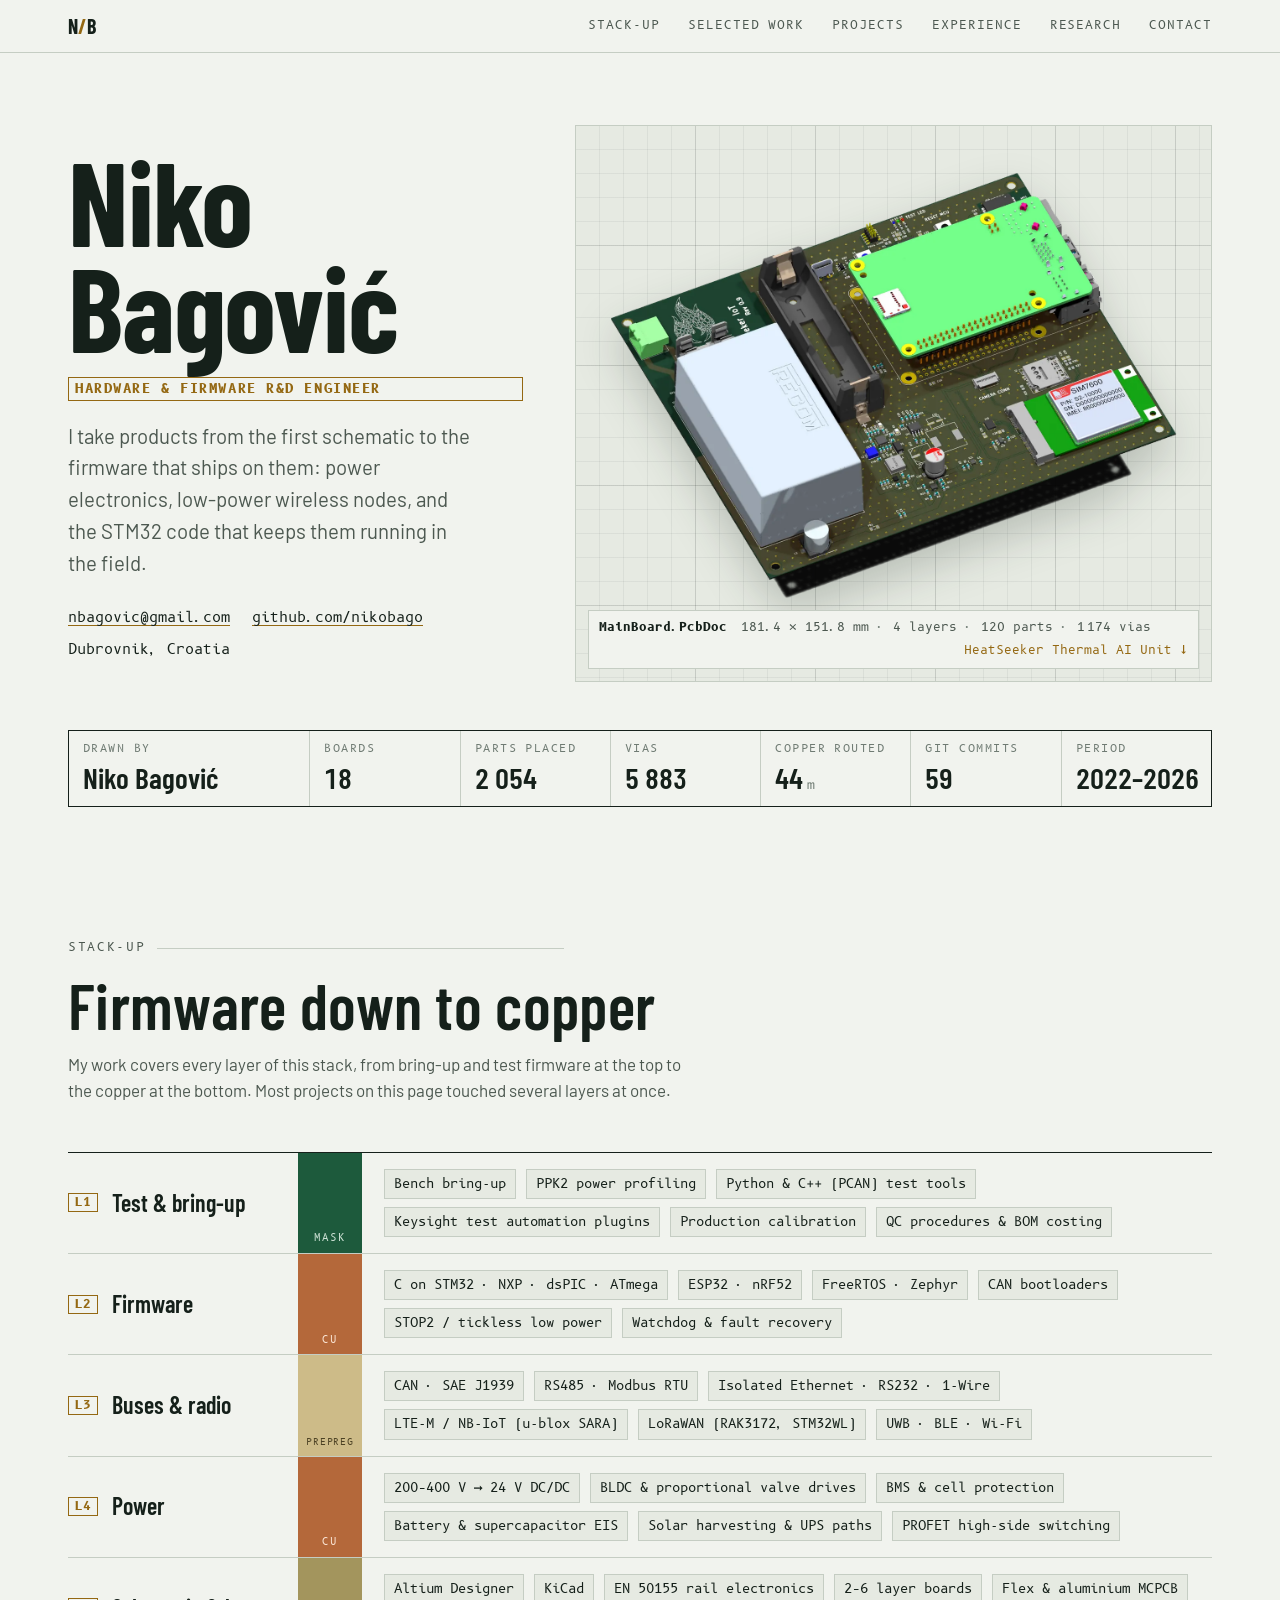
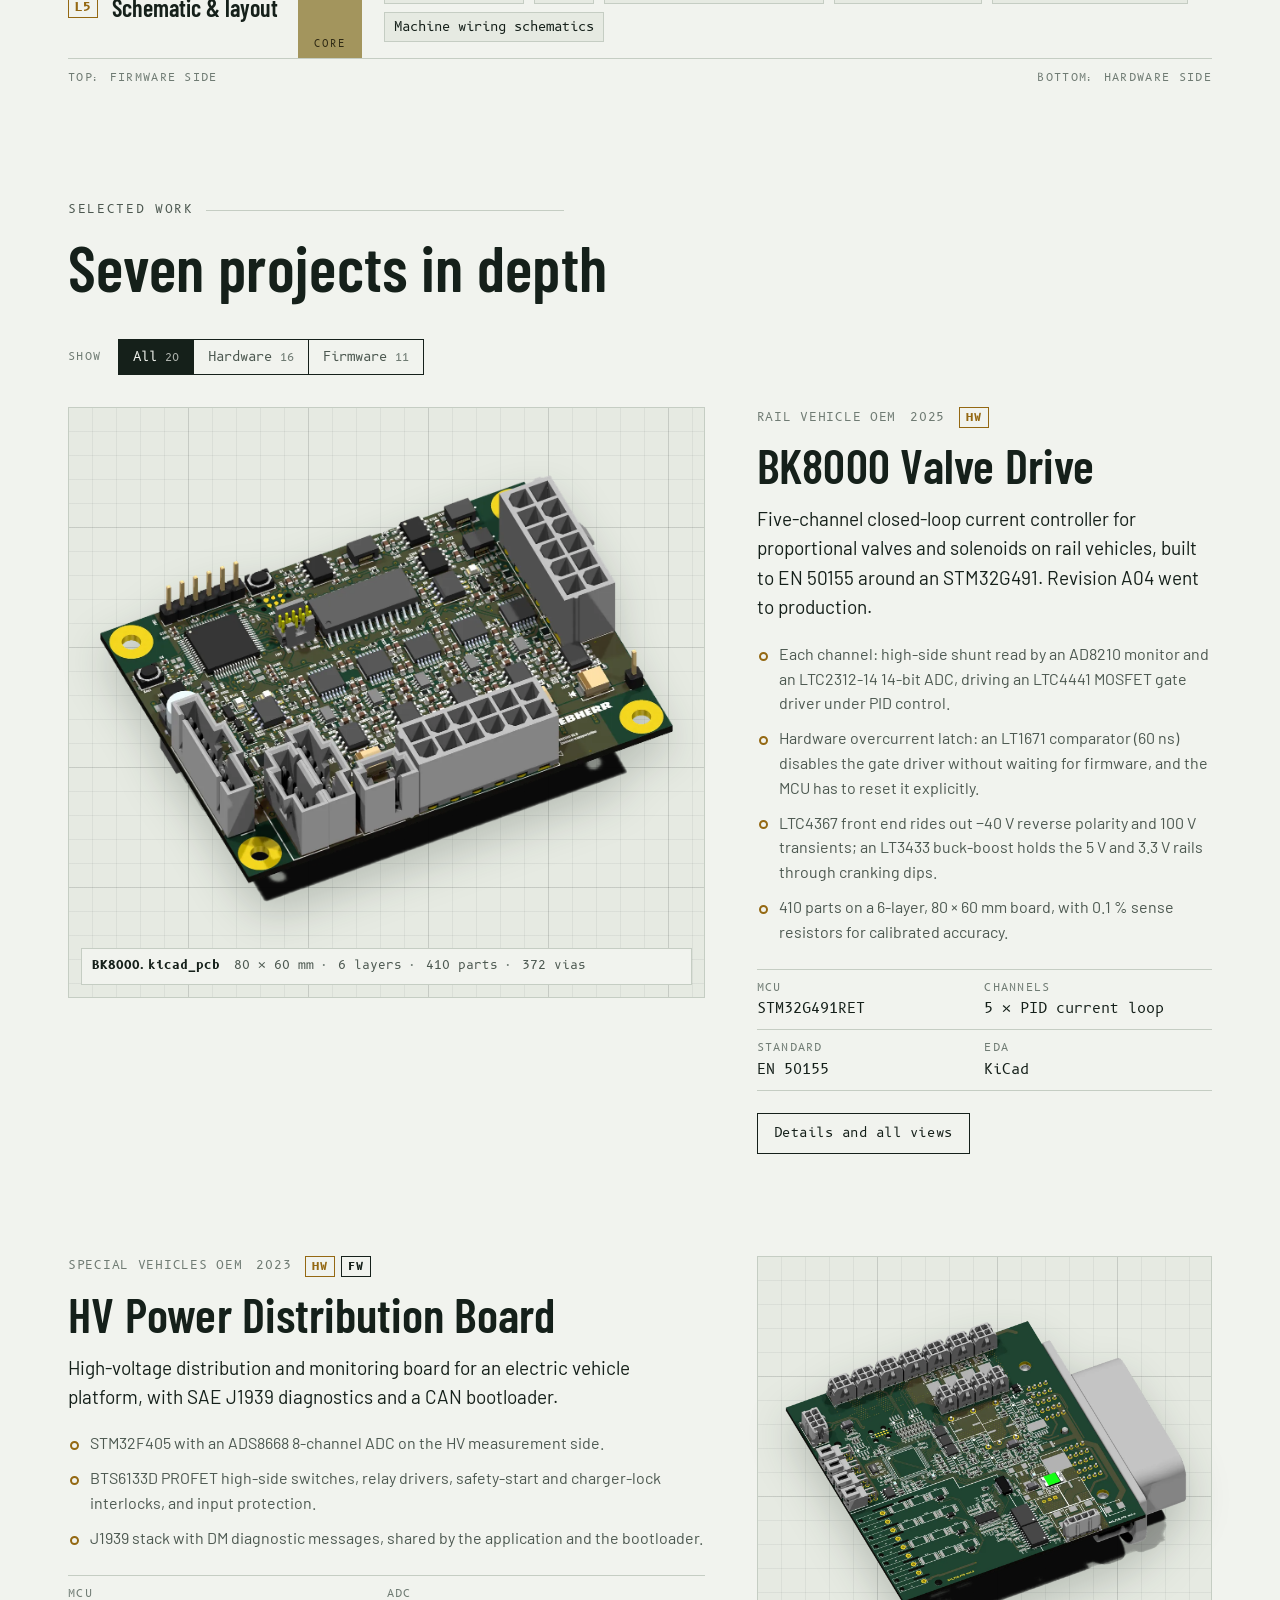
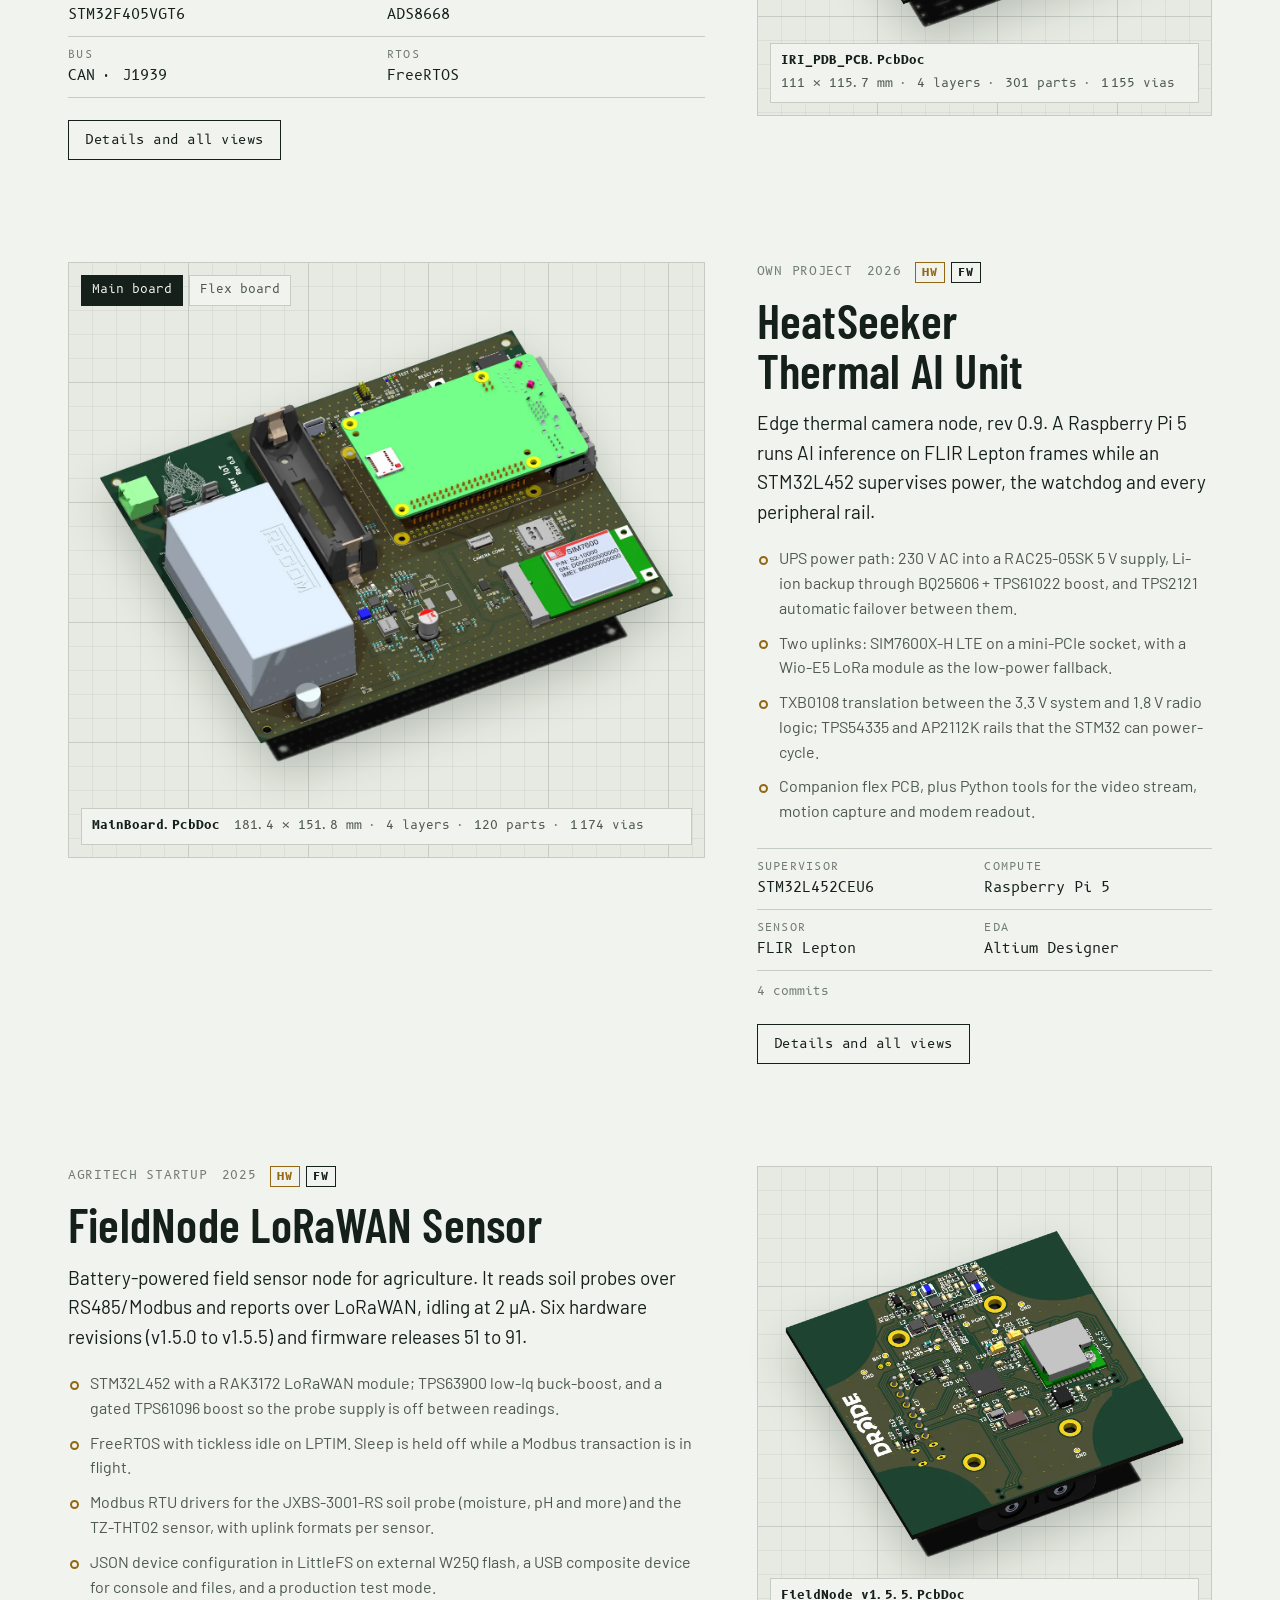
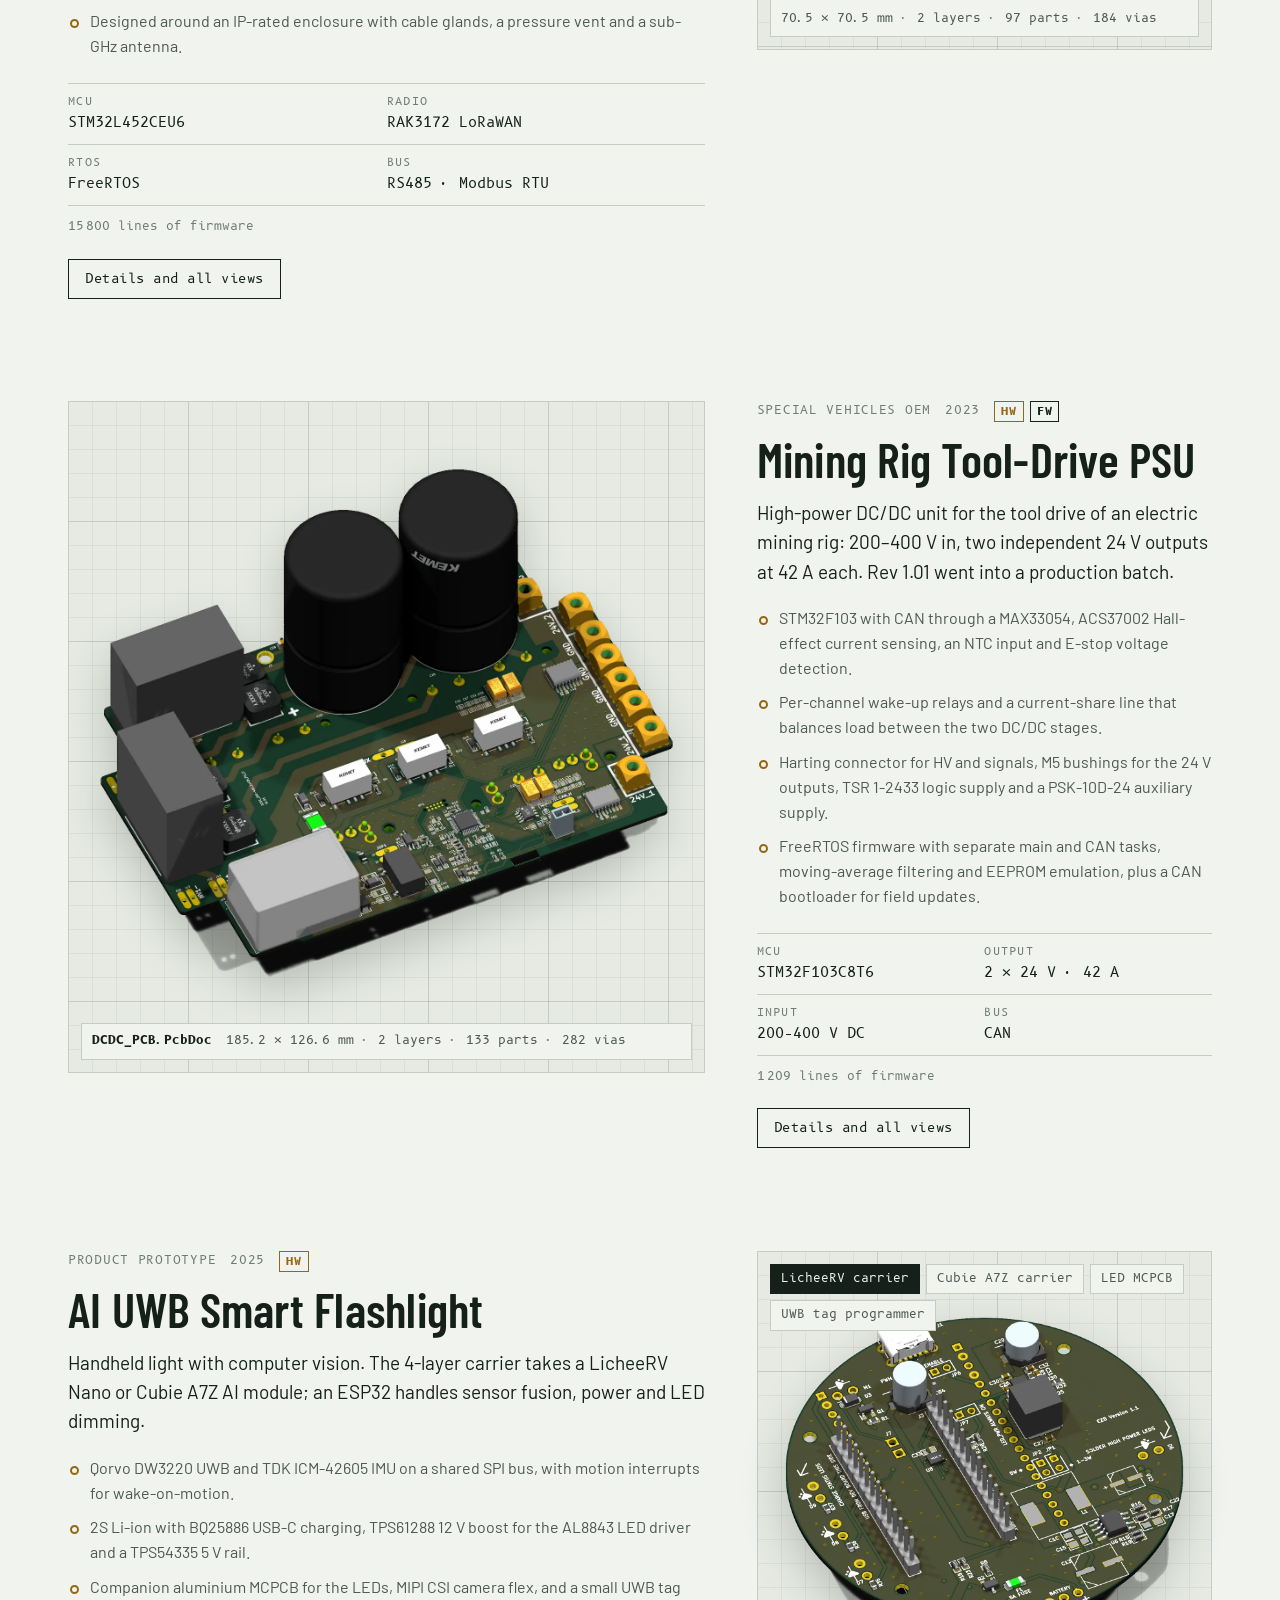
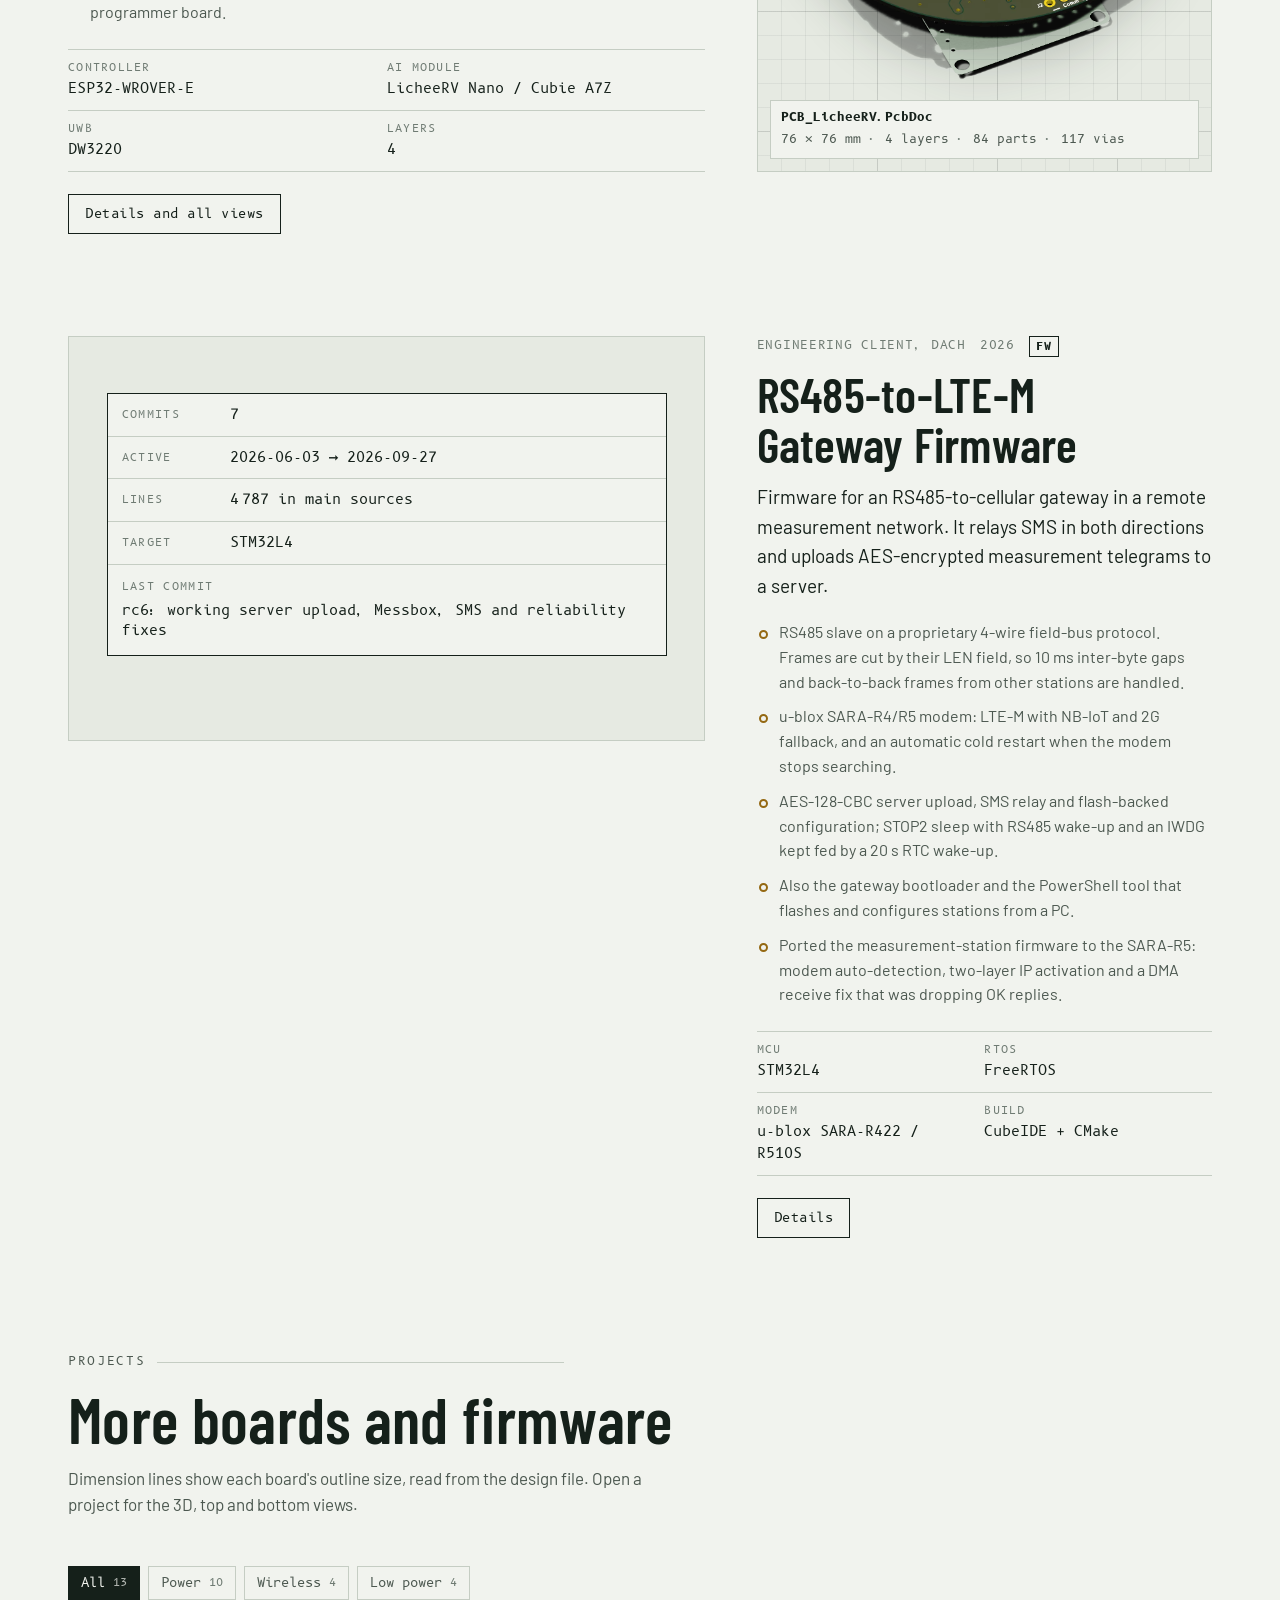
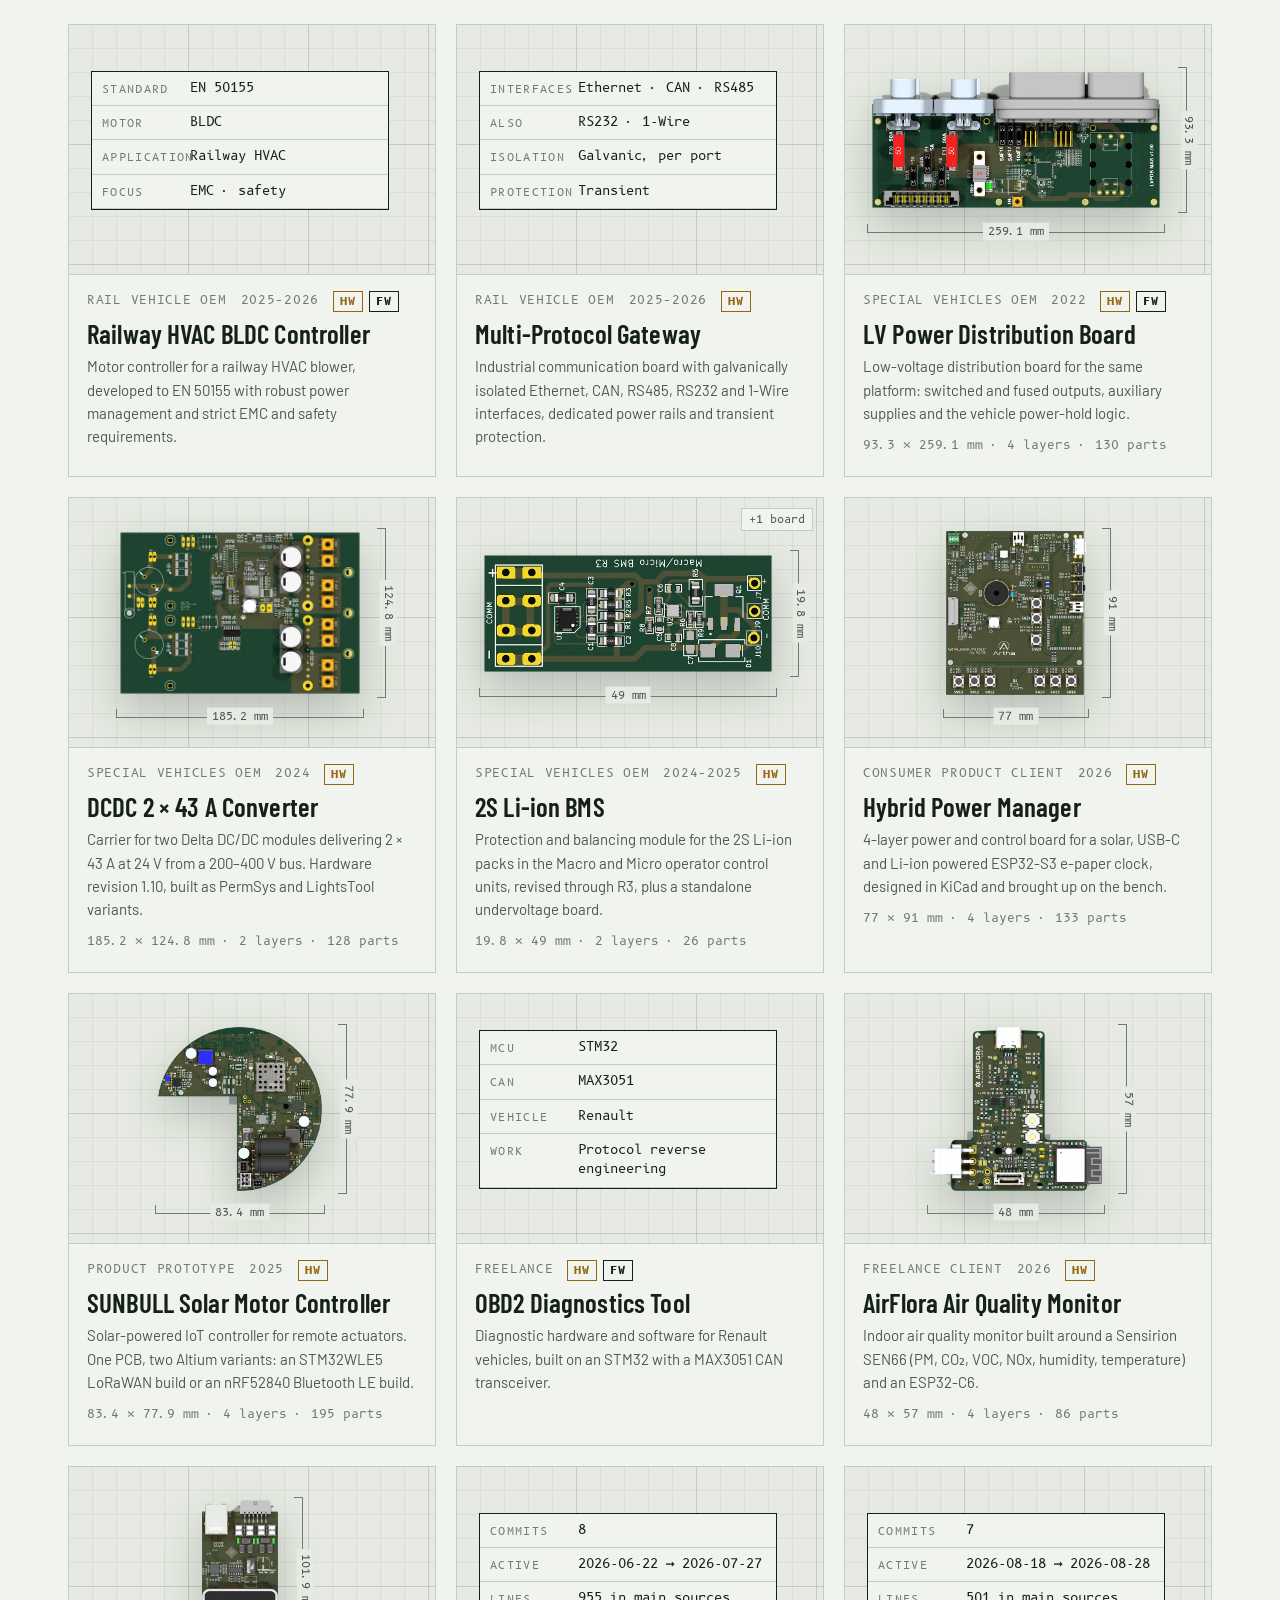
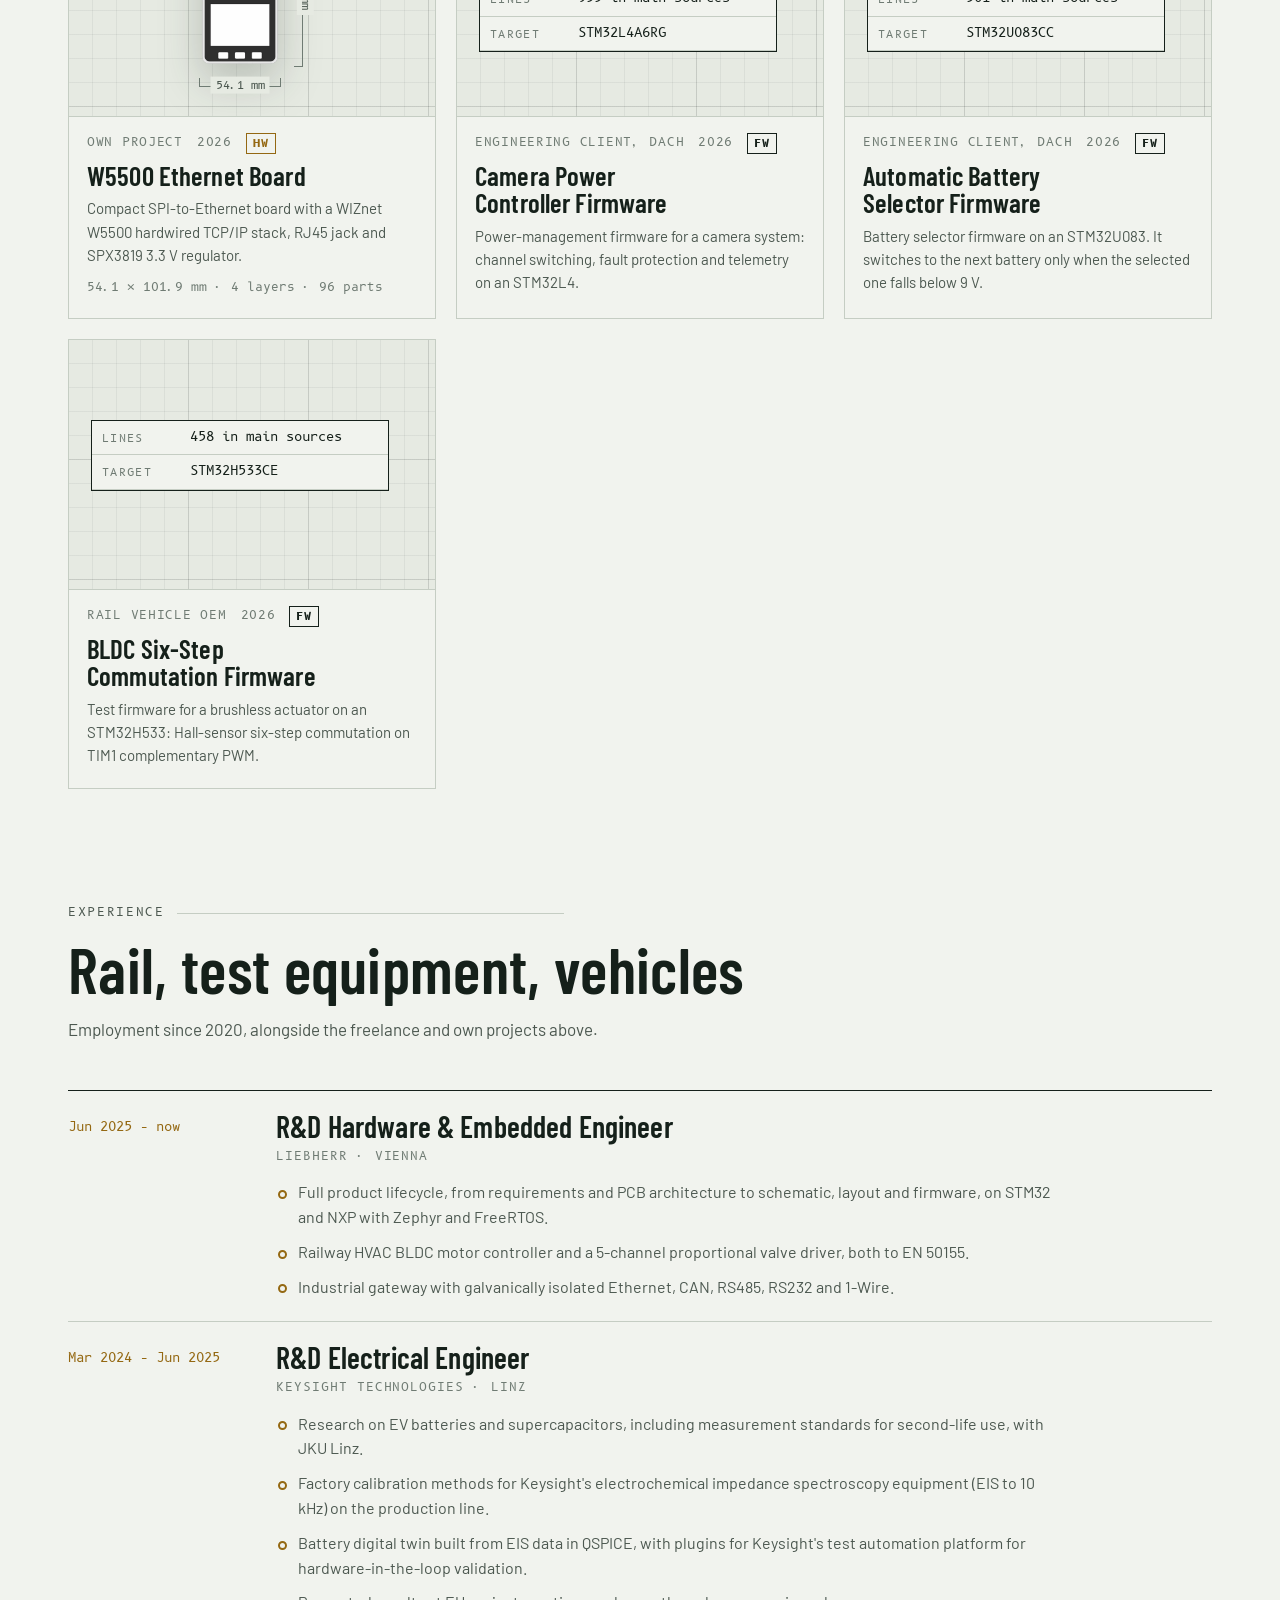
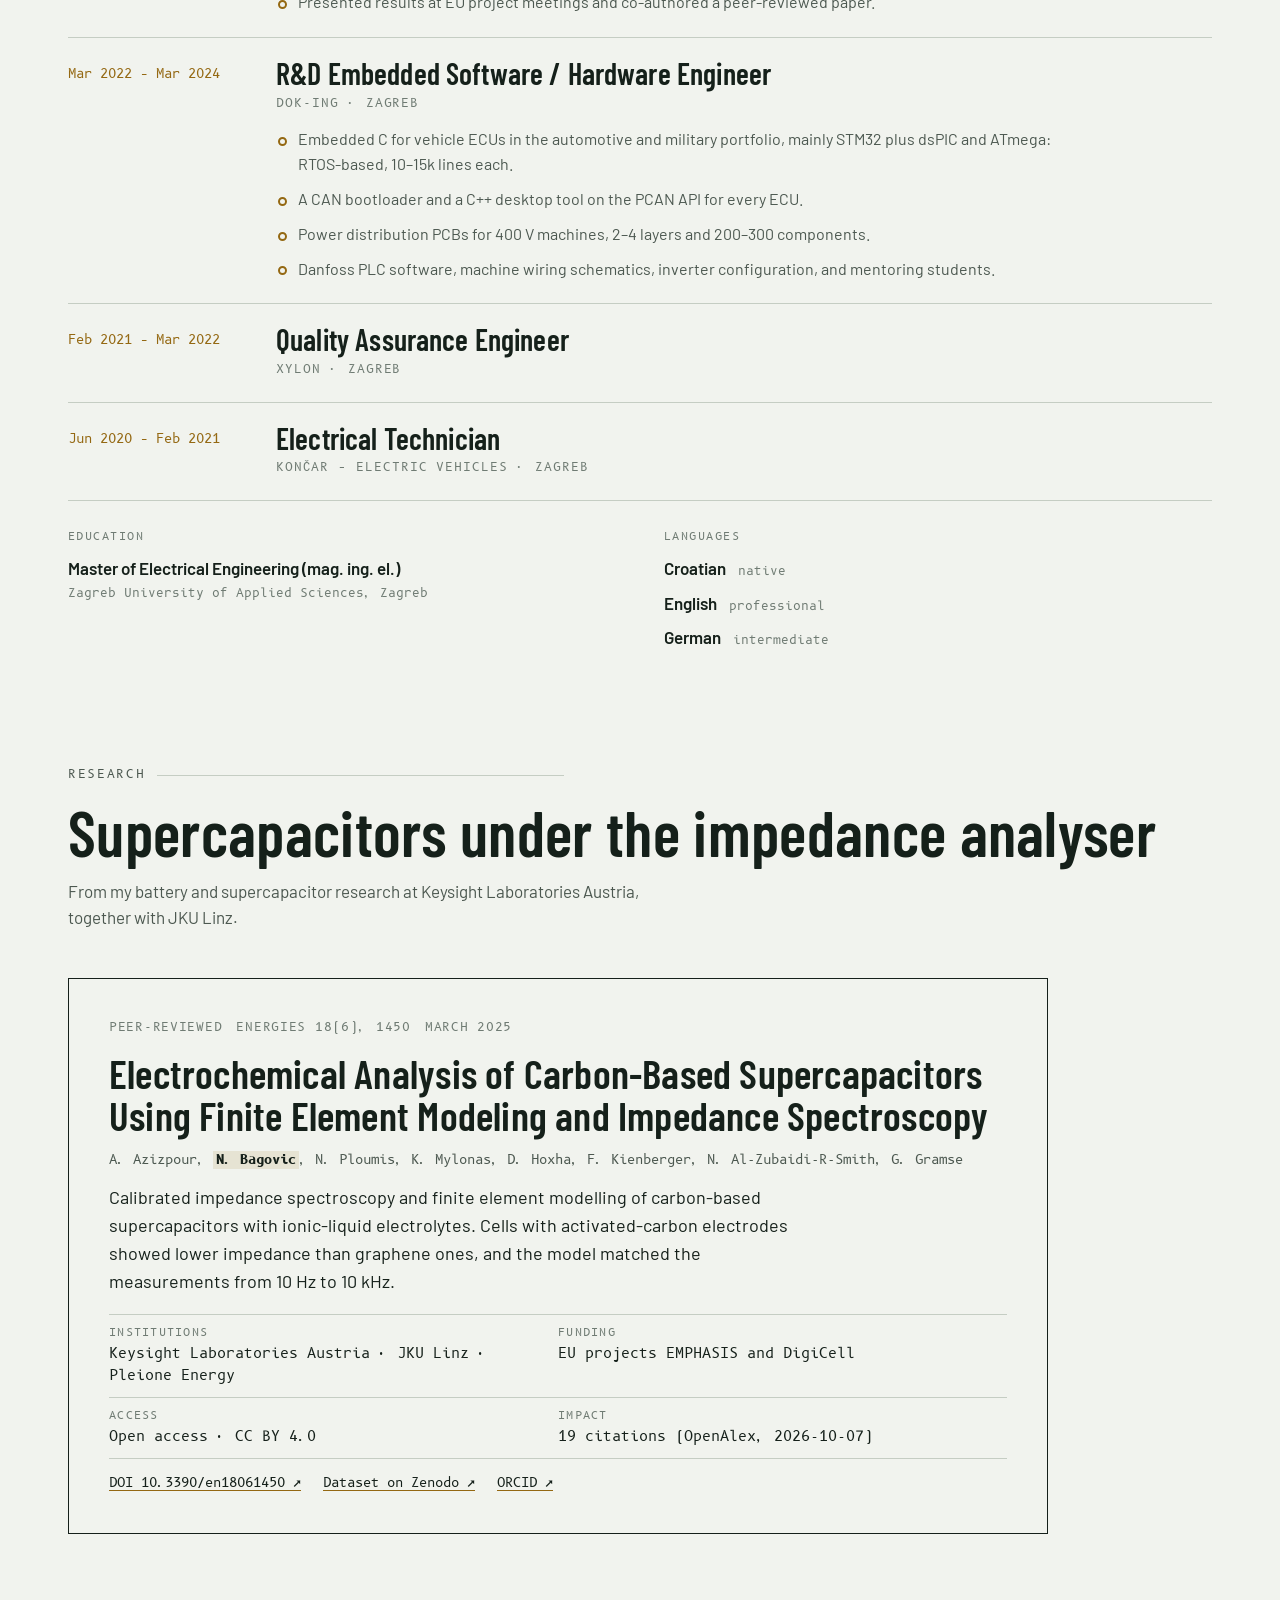
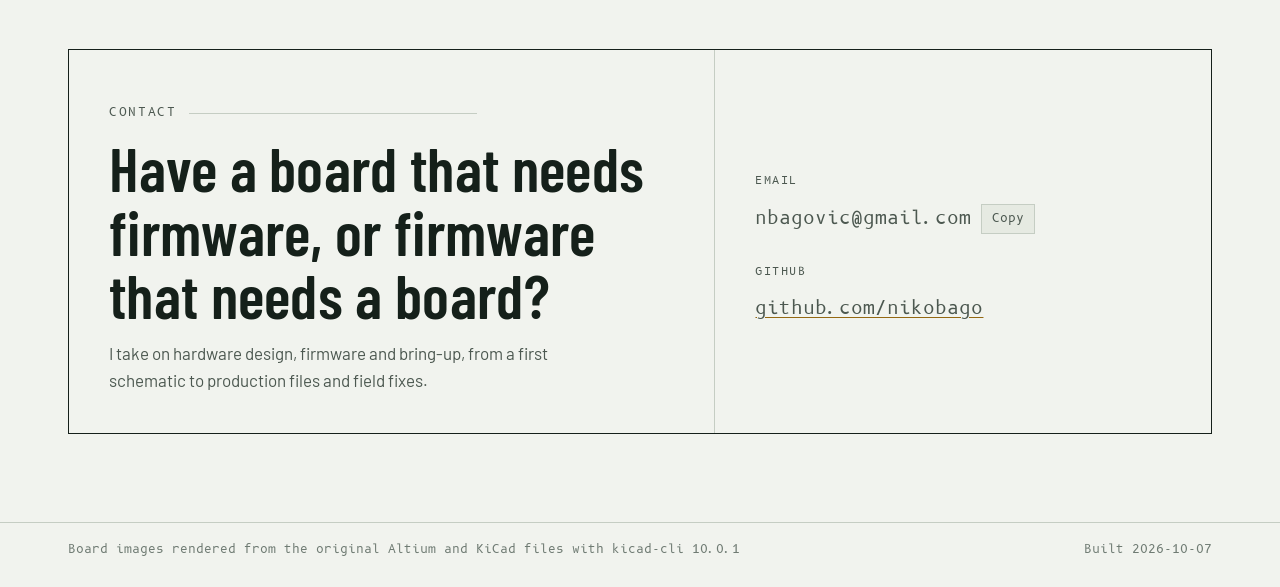
==== index.html @ a7b1a84a "Update site sri 07.10.2026." ====
<!doctype html>
<html lang="en">
<head>
<meta charset="utf-8">
<meta name="viewport" content="width=device-width, initial-scale=1, viewport-fit=cover">
<title>Niko Bagović</title>
<meta name="robots" content="noindex, nofollow, noarchive, nosnippet">
<meta name="description" content="Niko Bagović: Hardware &amp; firmware R&amp;D engineer. I take products from the first schematic to the firmware that ships on them: power electronics, low-power wireless nodes, and the STM32 code that keeps them running in the field.">
<link rel="preconnect" href="https://fonts.googleapis.com">
<link rel="preconnect" href="https://fonts.gstatic.com" crossorigin>
<link rel="stylesheet" href="https://fonts.googleapis.com/css2?family=B612+Mono:wght@400;700&family=Barlow+Condensed:wght@500;600;700&family=Barlow:wght@400;500;600&display=swap">
<style>
:root {
  --paper: #f1f3ee;
  --panel: #e6eae2;
  --panel-2: #dde3da;
  --ink: #15201a;
  --ink-2: #4c5850;
  --ink-3: #6f7b73;
  --rule: #c5cdc3;
  --grid: rgba(21, 32, 26, 0.055);
  --grid-major: rgba(21, 32, 26, 0.10);
  --accent: #946812;
  --accent-ink: #ffffff;
  --accent-soft: rgba(148, 104, 18, 0.12);
  --shadow: drop-shadow(0 18px 22px rgba(18, 30, 22, 0.22));
  --mask: #1d5a3c;
  --copper: #b4683a;
  --prepreg: #cdbb88;
  --core: #a3955d;
  --silk: #f4f6f2;

  --f-display: "Barlow Condensed", "Arial Narrow", "Roboto Condensed", sans-serif;
  --f-body: "Barlow", "Segoe UI", system-ui, sans-serif;
  --f-mono: "B612 Mono", ui-monospace, "Cascadia Mono", Consolas, monospace;

  --gutter: clamp(16px, 4vw, 48px);
  --maxw: 1240px;
  color-scheme: light;
}
@media (prefers-color-scheme: dark) {
  :root:not([data-theme="light"]) {
    --paper: #0c1712;
    --panel: #13231b;
    --panel-2: #1a2e23;
    --ink: #e8ede6;
    --ink-2: #a6b3aa;
    --ink-3: #7f8d84;
    --rule: #26392e;
    --grid: rgba(232, 237, 230, 0.045);
    --grid-major: rgba(232, 237, 230, 0.085);
    --accent: #d8a84a;
    --accent-ink: #18120a;
    --accent-soft: rgba(216, 168, 74, 0.14);
    --shadow: drop-shadow(0 18px 26px rgba(0, 0, 0, 0.55));
    color-scheme: dark;
  }
}
:root[data-theme="dark"] {
  --paper: #0c1712;
  --panel: #13231b;
  --panel-2: #1a2e23;
  --ink: #e8ede6;
  --ink-2: #a6b3aa;
  --ink-3: #7f8d84;
  --rule: #26392e;
  --grid: rgba(232, 237, 230, 0.045);
  --grid-major: rgba(232, 237, 230, 0.085);
  --accent: #d8a84a;
  --accent-ink: #18120a;
  --accent-soft: rgba(216, 168, 74, 0.14);
  --shadow: drop-shadow(0 18px 26px rgba(0, 0, 0, 0.55));
  color-scheme: dark;
}

*, *::before, *::after { box-sizing: border-box; }
html { scroll-behavior: smooth; }
@media (prefers-reduced-motion: reduce) { html { scroll-behavior: auto; } }
body {
  margin: 0;
  background: var(--paper);
  color: var(--ink);
  font-family: var(--f-body);
  font-size: 17px;
  line-height: 1.55;
  -webkit-font-smoothing: antialiased;
}
img { max-width: 100%; height: auto; display: block; }
a { color: inherit; text-decoration-color: var(--accent); text-underline-offset: 3px; }
a:hover { color: var(--accent); }
button { font: inherit; color: inherit; }
:focus-visible { outline: 2px solid var(--accent); outline-offset: 3px; border-radius: 2px; }
h1, h2, h3 { font-family: var(--f-display); font-weight: 600; line-height: 1.02; margin: 0; text-wrap: balance; letter-spacing: 0.005em; }
p { margin: 0; }
ul { margin: 0; padding: 0; }

.wrap { max-width: var(--maxw); margin: 0 auto; padding-inline: var(--gutter); }
.eyebrow {
  font-family: var(--f-mono); font-size: 12px; letter-spacing: 0.14em; text-transform: uppercase;
  color: var(--ink-3); display: flex; align-items: center; gap: 12px;
}
.eyebrow::after { content: ""; flex: 1; height: 1px; background: var(--rule); }
.grid-bg {
  background-color: var(--panel);
  background-image:
    linear-gradient(var(--grid-major) 1px, transparent 1px),
    linear-gradient(90deg, var(--grid-major) 1px, transparent 1px),
    linear-gradient(var(--grid) 1px, transparent 1px),
    linear-gradient(90deg, var(--grid) 1px, transparent 1px);
  background-size: 120px 120px, 120px 120px, 24px 24px, 24px 24px;
  background-position: -1px -1px;
}

/* ---------- top bar */
.bar {
  position: sticky; top: env(safe-area-inset-top, 0px); z-index: 20;
  background: color-mix(in srgb, var(--paper) 88%, transparent);
  backdrop-filter: blur(10px); -webkit-backdrop-filter: blur(10px);
  border-bottom: 1px solid var(--rule);
}
.bar .wrap { display: flex; align-items: center; justify-content: space-between; gap: 16px; min-height: 52px; }
.mark { font-family: var(--f-display); font-weight: 700; font-size: 20px; text-decoration: none; letter-spacing: 0.02em; white-space: nowrap; }
.mark span { color: var(--accent); }
.bar nav { min-width: 0; display: flex; gap: clamp(12px, 2.4vw, 28px); font-family: var(--f-mono); font-size: 12px; letter-spacing: 0.08em; text-transform: uppercase; overflow-x: auto; scrollbar-width: none; }
.bar nav a { text-decoration: none; color: var(--ink-2); white-space: nowrap; padding-block: 6px; }
.bar nav a:hover { color: var(--accent); }

/* ---------- hero */
.hero { padding-block: clamp(36px, 6vw, 72px) 0; }
.hero-grid { display: grid; grid-template-columns: minmax(0, 5fr) minmax(0, 7fr); gap: clamp(24px, 4vw, 56px); align-items: center; }
.hero h1 { font-size: clamp(56px, 9.2vw, 132px); font-weight: 700; letter-spacing: -0.01em; line-height: 0.9; }
.hero .role { font-family: var(--f-mono); font-size: 13px; letter-spacing: 0.12em; text-transform: uppercase; color: var(--accent); margin-top: 18px; }
.hero .thesis { font-size: clamp(18px, 1.6vw, 21px); color: var(--ink-2); max-width: 34ch; margin-top: 20px; }
.hero .links { display: flex; flex-wrap: wrap; gap: 10px 22px; margin-top: 28px; font-family: var(--f-mono); font-size: 14px; }
.hero figure { margin: 0; position: relative; padding: clamp(16px, 3vw, 36px) clamp(12px, 2vw, 24px) 72px; border: 1px solid var(--rule); }
.hero-img { width: 100%; filter: var(--shadow); animation: settle 900ms cubic-bezier(.2, .7, .2, 1) both; }
@keyframes settle { from { transform: translateY(14px) rotate(-0.6deg); } to { transform: none; } }
@media (prefers-reduced-motion: reduce) { .hero-img { animation: none; } }

.callout {
  position: absolute; left: 12px; bottom: 12px; right: 12px;
  display: flex; flex-wrap: wrap; align-items: baseline; gap: 4px 14px;
  font-family: var(--f-mono); font-size: 12px; color: var(--ink-2);
  padding: 8px 10px; background: var(--paper); border: 1px solid var(--rule);
}
.callout .file { color: var(--ink); font-weight: 700; }
.callout .facts, .facts { display: inline-flex; flex-wrap: wrap; gap: 2px 0; }
.facts span + span::before { content: "·"; margin-inline: 8px; color: var(--ink-3); }
.callout a { margin-left: auto; color: var(--accent); text-decoration: none; }

/* drawing title block */
.titleblock {
  margin-top: clamp(28px, 4vw, 48px);
  display: grid; grid-template-columns: 1.6fr repeat(6, 1fr);
  border: 1px solid var(--ink); border-width: 1.5px;
}
.titleblock > div { padding: 10px 14px 12px; border-left: 1px solid var(--rule); min-width: 0; }
.titleblock > div:first-child { border-left: 0; }
.titleblock dt { font-family: var(--f-mono); font-size: 10.5px; letter-spacing: 0.14em; text-transform: uppercase; color: var(--ink-3); }
.titleblock dd { margin: 4px 0 0; font-family: var(--f-display); font-weight: 600; font-size: clamp(22px, 2.3vw, 30px); line-height: 1.1; font-variant-numeric: tabular-nums; white-space: nowrap; }
.titleblock dd small { font-family: var(--f-mono); font-size: 12px; font-weight: 400; color: var(--ink-3); margin-left: 4px; }

/* ---------- sections */
section { padding-block: clamp(64px, 9vw, 120px) 0; }
.sec-head { display: grid; gap: 14px; margin-bottom: clamp(28px, 4vw, 48px); }
.sec-head h2 { font-size: clamp(38px, 5vw, 64px); }
.sec-head p { color: var(--ink-2); max-width: 62ch; }

/* stack-up */
.stack { border-top: 1.5px solid var(--ink); }
.layer { display: grid; grid-template-columns: minmax(170px, 230px) 64px minmax(0, 1fr); align-items: stretch; border-bottom: 1px solid var(--rule); }
.lname { display: flex; align-items: center; gap: 14px; padding: 18px 16px 18px 0; font-family: var(--f-display); font-weight: 600; font-size: 24px; line-height: 1.1; }
.lnum { font-family: var(--f-mono); font-size: 12px; font-weight: 700; color: var(--accent); border: 1px solid var(--accent); padding: 2px 6px; }
.swatch { display: block; position: relative; }
.swatch::after { position: absolute; inset: auto 0 6px; text-align: center; font-family: var(--f-mono); font-style: normal; font-size: 10px; letter-spacing: 0.08em; }
.layer-l1 .swatch { background: var(--mask); }
.layer-l1 .swatch::after { content: "MASK"; color: #cfe3d6; }
.layer-l2 .swatch, .layer-l4 .swatch { background: var(--copper); }
.layer-l2 .swatch::after, .layer-l4 .swatch::after { content: "CU"; color: #fbe6d6; }
.layer-l3 .swatch { background: var(--prepreg); }
.layer-l3 .swatch::after { content: "PREPREG"; color: #4c4224; font-size: 9px; }
.layer-l5 .swatch { background: var(--core); }
.layer-l5 .swatch::after { content: "CORE"; color: #2f2a14; }
.layer ul { list-style: none; display: flex; flex-wrap: wrap; align-content: center; gap: 8px 10px; padding: 16px 0 16px 22px; }
.layer li { font-family: var(--f-mono); font-size: 13px; padding: 4px 9px; border: 1px solid var(--rule); background: var(--panel); color: var(--ink); }
.stack-note { display: flex; justify-content: space-between; font-family: var(--f-mono); font-size: 11px; letter-spacing: 0.12em; text-transform: uppercase; color: var(--ink-3); padding-top: 10px; }

/* featured */
.feat-list { display: grid; gap: clamp(56px, 8vw, 104px); }
.feat { display: grid; grid-template-columns: minmax(0, 7fr) minmax(0, 5fr); gap: clamp(24px, 4vw, 56px); align-items: start; scroll-margin-top: 80px; }
.feat.flip .feat-visual { order: 2; }
.feat-visual { position: relative; border: 1px solid var(--rule); padding: 56px 20px 84px; min-height: 360px; display: grid; place-items: center; }
.feat-img { width: 100%; max-height: 560px; object-fit: contain; filter: var(--shadow); }
.board-tabs { position: absolute; top: 12px; left: 12px; display: flex; flex-wrap: wrap; gap: 6px; z-index: 1; }
.tab, .vbtn {
  font-family: var(--f-mono); font-size: 12px; padding: 5px 10px; cursor: pointer;
  background: var(--paper); border: 1px solid var(--rule); color: var(--ink-2);
}
.tab[aria-selected="true"], .vbtn[aria-pressed="true"] { background: var(--ink); color: var(--paper); border-color: var(--ink); }
.tab:hover, .vbtn:hover { border-color: var(--accent); }
.meta { display: flex; flex-wrap: wrap; align-items: center; gap: 6px 14px; font-family: var(--f-mono); font-size: 12px; letter-spacing: 0.06em; text-transform: uppercase; color: var(--ink-3); }
.role { font-weight: 700; font-size: 11px; padding: 1px 6px; border: 1px solid currentColor; letter-spacing: 0.08em; }
.role-hw { color: var(--accent); }
.role-fw { color: var(--ink); }
.role + .role { margin-left: -8px; }
.feat-text h3 { font-size: clamp(34px, 3.8vw, 50px); margin-top: 12px; }
.feat-text .summary { font-size: 19px; color: var(--ink); margin-top: 14px; }
.points { list-style: none; display: grid; gap: 10px; margin-top: 20px; }
.points li { position: relative; padding-left: 22px; color: var(--ink-2); font-size: 16px; }
.points li::before { content: ""; position: absolute; left: 2px; top: 0.62em; width: 9px; height: 9px; border-radius: 50%; border: 2px solid var(--accent); }
.specs { display: grid; grid-template-columns: repeat(2, minmax(0, 1fr)); margin: 24px 0 0; border-top: 1px solid var(--rule); }
.specs > div { padding: 10px 12px 10px 0; border-bottom: 1px solid var(--rule); min-width: 0; }
.specs dt { font-family: var(--f-mono); font-size: 10.5px; letter-spacing: 0.12em; text-transform: uppercase; color: var(--ink-3); }
.specs dd { margin: 2px 0 0; font-family: var(--f-mono); font-size: 14px; overflow-wrap: anywhere; }
.fw-line { display: flex; flex-wrap: wrap; font-family: var(--f-mono); font-size: 12px; color: var(--ink-3); margin-top: 12px; }
.more {
  margin-top: 22px; cursor: pointer; background: none; border: 1px solid var(--ink); padding: 9px 16px;
  font-family: var(--f-mono); font-size: 13px; letter-spacing: 0.04em;
}
.more:hover { background: var(--ink); color: var(--paper); }

/* firmware panel */
.fw-visual { background: var(--panel); }
.fw-panel { width: 100%; max-width: 560px; font-family: var(--f-mono); font-size: 14px; border: 1.5px solid var(--ink); background: var(--paper); }
.fw-rows > div { display: grid; grid-template-columns: 96px minmax(0, 1fr); gap: 12px; padding: 10px 14px; border-bottom: 1px solid var(--rule); }
.fw-panel .k { color: var(--ink-3); font-size: 11px; letter-spacing: 0.12em; text-transform: uppercase; padding-top: 2px; }
.fw-panel .v { overflow-wrap: anywhere; font-variant-numeric: tabular-nums; }
.fw-last { padding: 12px 14px 14px; display: grid; gap: 6px; color: var(--ink); line-height: 1.45; }

/* project cards */
.chips { display: flex; flex-wrap: wrap; gap: 8px; margin-bottom: 24px; }
.chip {
  cursor: pointer; display: inline-flex; align-items: center; gap: 8px;
  font-family: var(--f-mono); font-size: 13px; padding: 6px 12px;
  background: transparent; border: 1px solid var(--rule); color: var(--ink-2);
}
.chip span { font-size: 11px; color: var(--ink-3); font-variant-numeric: tabular-nums; }
.chip[aria-pressed="true"] { background: var(--ink); border-color: var(--ink); color: var(--paper); }
.chip[aria-pressed="true"] span { color: var(--paper); opacity: 0.7; }
.chip:hover { border-color: var(--accent); }
.cards { display: grid; grid-template-columns: repeat(auto-fill, minmax(min(100%, 300px), 1fr)); gap: 20px; }
.card { position: relative; display: flex; flex-direction: column; border: 1px solid var(--rule); background: var(--paper); transition: border-color 160ms; }
.card:hover { border-color: var(--accent); }
.card-hit { position: absolute; inset: 0; z-index: 2; background: none; border: 0; cursor: pointer; }
.card-hit:focus-visible { outline-offset: -3px; }
.card-visual { position: relative; height: 250px; display: grid; place-items: center; padding: 22px 46px 40px 22px; border-bottom: 1px solid var(--rule); overflow: hidden; }
.nboards { position: absolute; top: 10px; right: 10px; font-family: var(--f-mono); font-size: 11px; padding: 2px 7px; background: var(--paper); border: 1px solid var(--rule); color: var(--ink-2); }
.card-text { padding: 16px 18px 20px; display: grid; gap: 8px; align-content: start; }
.card-text h3 { font-size: 27px; }
.card-text p:not(.meta):not(.facts) { color: var(--ink-2); font-size: 15px; }
.card-text .facts { font-family: var(--f-mono); font-size: 12px; color: var(--ink-3); margin-top: 4px; }
.card-fw { width: 100%; display: grid; place-items: center; }
.card-fw .fw-panel { font-size: 12.5px; }
.card-fw .fw-rows > div { grid-template-columns: 76px minmax(0, 1fr); padding: 7px 10px; }
.card-fw .fw-last { display: none; }

[hidden] { display: none !important; }

/* hardware / firmware switch */
.role-bar { display: flex; flex-wrap: wrap; align-items: center; gap: 12px 16px; margin: -8px 0 32px; }
.role-bar .addr-label { margin: 0; }
.role-switch { display: inline-flex; border: 1px solid var(--ink); }
.seg {
  cursor: pointer; display: inline-flex; align-items: center; gap: 8px;
  font-family: var(--f-mono); font-size: 13px; padding: 7px 14px;
  background: transparent; border: 0; color: var(--ink-2);
}
.seg + .seg { border-left: 1px solid var(--ink); }
.seg span { font-size: 11px; color: var(--ink-3); font-variant-numeric: tabular-nums; }
.seg[aria-pressed="true"] { background: var(--ink); color: var(--paper); }
.seg[aria-pressed="true"] span { color: var(--paper); opacity: 0.7; }
.seg:hover:not([aria-pressed="true"]) { color: var(--accent); }
.fw-alt { display: none !important; }
.card.both .hw-view { display: contents; }
.mode-fw .feat.both > .feat-visual:not(.fw-alt),
.mode-fw .card.both .hw-view,
.mode-fw .card.both .nboards { display: none !important; }
.mode-fw .feat.both > .fw-alt { display: grid !important; }
.mode-fw .card.both .fw-alt { display: grid !important; }

/* schematic sheet: KiCad's colours are drawn for light paper, so it stays light in both themes */
.sch-sheet { background: #fbfaf5; border: 1px solid var(--rule); padding: 10px; box-shadow: 0 10px 24px rgba(10, 20, 14, 0.18); max-width: 100%; }
.sch-sheet img { max-height: 180px; width: auto; }
.view-stage .sch-sheet img { max-height: min(62vh, 600px); }

/* dimension lines around a top-view render */
.dim { margin: 0; display: grid; place-items: center; width: 100%; height: 100%; }
.dim-box { position: relative; display: inline-block; max-width: 100%; }
.dim-box img { max-height: 170px; width: auto; filter: var(--shadow); }
.dim-x, .dim-y { position: absolute; color: var(--ink-2); font-family: var(--f-mono); font-size: 11px; }
.dim-x { left: 0; right: 0; bottom: -20px; height: 9px; border: 1px solid var(--ink-3); border-top: 0; }
.dim-x b, .dim-y b { position: absolute; font-weight: 400; background: var(--panel); padding: 0 5px; white-space: nowrap; }
.dim-x b { left: 50%; top: 100%; transform: translate(-50%, -55%); }
.dim-y { top: 0; bottom: 0; right: -22px; width: 9px; border: 1px solid var(--ink-3); border-left: 0; }
.dim-y b { top: 50%; left: 100%; transform: translate(-45%, -50%) rotate(90deg); }
.dialog-view .dim-box img { max-height: min(56vh, 520px); }

/* timeline */
.timeline { display: grid; grid-template-columns: repeat(auto-fit, minmax(min(100%, 200px), 1fr)); border-top: 1.5px solid var(--ink); }
.year { padding: 18px 18px 22px 0; border-right: 1px solid var(--rule); }
.year + .year { padding-left: 18px; }
.year:last-child { border-right: 0; }
.year h3 { font-size: 40px; font-variant-numeric: tabular-nums; color: var(--accent); }
.year ul { list-style: none; display: grid; gap: 10px; margin-top: 12px; }
.year li { display: grid; line-height: 1.3; }
.year a { text-decoration: none; font-weight: 500; }
.year a:hover { text-decoration: underline; }
.year li span { font-family: var(--f-mono); font-size: 11px; letter-spacing: 0.06em; text-transform: uppercase; color: var(--ink-3); }

/* experience: read like a drawing's revision table, newest first */
.xp { border-top: 1.5px solid var(--ink); }
.xp-row { display: grid; grid-template-columns: 180px minmax(0, 1fr); gap: 8px 28px; padding: 20px 0 22px; border-bottom: 1px solid var(--rule); }
.xp-period { font-family: var(--f-mono); font-size: 13px; color: var(--accent); padding-top: 6px; font-variant-numeric: tabular-nums; }
.xp-main h3 { font-size: clamp(24px, 2.4vw, 30px); }
.xp-org { font-family: var(--f-mono); font-size: 12px; letter-spacing: 0.08em; text-transform: uppercase; color: var(--ink-3); margin-top: 6px; }
.xp-main .points { margin-top: 14px; max-width: 78ch; }
.xp-side { display: grid; grid-template-columns: repeat(auto-fit, minmax(min(100%, 260px), 1fr)); gap: 20px 48px; margin-top: 28px; }
.xp-list { list-style: none; display: grid; gap: 8px; margin-top: 10px; }
.xp-list li { display: flex; flex-wrap: wrap; align-items: baseline; gap: 4px 12px; }
.xp-list b { font-weight: 600; }
.xp-list span { font-family: var(--f-mono); font-size: 12px; color: var(--ink-3); }

/* publication */
.paper { border: 1.5px solid var(--ink); padding: clamp(20px, 3.5vw, 40px); display: grid; gap: 14px; max-width: 980px; }
.paper h3 { font-size: clamp(28px, 3.2vw, 42px); }
.paper .authors { font-family: var(--f-mono); font-size: 13px; color: var(--ink-2); line-height: 1.6; }
.paper .authors b { color: var(--ink); background: var(--accent-soft); padding: 0 3px; }
.paper .summary { font-size: 18px; max-width: 70ch; }
.paper .specs { margin-top: 4px; }
.paper-links { display: flex; flex-wrap: wrap; gap: 8px 22px; font-family: var(--f-mono); font-size: 13px; }

/* contact */
.contact { padding-bottom: clamp(48px, 7vw, 88px); }
.contact-box { border: 1.5px solid var(--ink); display: grid; grid-template-columns: minmax(0, 1.3fr) minmax(0, 1fr); }
.contact-box > div { padding: clamp(22px, 3.5vw, 40px); }
.contact-box > div + div { border-left: 1px solid var(--rule); display: grid; gap: 16px; align-content: center; }
.contact-box h2 { font-size: clamp(38px, 5vw, 62px); }
.contact-box p { color: var(--ink-2); margin-top: 14px; max-width: 46ch; }
.addr { display: flex; flex-wrap: wrap; align-items: center; gap: 10px; }
.addr code { font-family: var(--f-mono); font-size: clamp(15px, 1.6vw, 18px); user-select: all; overflow-wrap: anywhere; }
.copy { cursor: pointer; font-family: var(--f-mono); font-size: 12px; padding: 5px 10px; border: 1px solid var(--rule); background: var(--panel); }
.copy:hover { border-color: var(--accent); }
.addr-label { font-family: var(--f-mono); font-size: 10.5px; letter-spacing: 0.14em; text-transform: uppercase; color: var(--ink-3); }
footer { border-top: 1px solid var(--rule); padding-block: 18px 28px; font-family: var(--f-mono); font-size: 12px; color: var(--ink-3); }
footer .wrap { display: flex; flex-wrap: wrap; justify-content: space-between; gap: 8px 24px; }

/* dialog */
dialog {
  width: min(1180px, calc(100vw - 24px)); max-height: calc(100dvh - 24px);
  padding: 0; border: 1.5px solid var(--ink); background: var(--paper); color: var(--ink);
}
dialog::backdrop { background: rgba(8, 14, 11, 0.62); }
.dlg-head { position: sticky; top: 0; z-index: 2; display: flex; align-items: start; justify-content: space-between; gap: 16px; padding: 16px 20px; background: var(--paper); border-bottom: 1px solid var(--rule); }
.dlg-head h2 { font-size: clamp(28px, 3.4vw, 42px); margin-top: 6px; }
.close { cursor: pointer; background: none; border: 1px solid var(--rule); width: 38px; height: 38px; font-size: 20px; line-height: 1; flex: none; }
.close:hover { border-color: var(--accent); color: var(--accent); }
.dlg-body { display: grid; grid-template-columns: minmax(0, 7fr) minmax(0, 5fr); }
.dialog-view { position: relative; min-height: 420px; display: grid; grid-template-rows: auto 1fr; border-right: 1px solid var(--rule); }
.view-ctrl { display: flex; flex-wrap: wrap; justify-content: space-between; gap: 8px; padding: 12px; }
.view-ctrl > div { display: flex; flex-wrap: wrap; gap: 6px; }
.view-stage { display: grid; place-items: center; padding: 16px 48px 52px 24px; min-height: 360px; }
.view-stage > img { max-height: min(60vh, 560px); width: auto; filter: var(--shadow); }
.dlg-info { padding: 20px 22px 26px; display: grid; gap: 4px; align-content: start; }
.dlg-info .summary { font-size: 18px; }
.statgrid { display: grid; grid-template-columns: repeat(3, minmax(0, 1fr)); margin-top: 18px; border-top: 1px solid var(--rule); }
.statgrid > div { padding: 8px 8px 8px 0; border-bottom: 1px solid var(--rule); }
.statgrid dt { font-family: var(--f-mono); font-size: 10px; letter-spacing: 0.12em; text-transform: uppercase; color: var(--ink-3); }
.statgrid dd { margin: 0; font-family: var(--f-display); font-weight: 600; font-size: 24px; font-variant-numeric: tabular-nums; }
.statgrid dd small { font-family: var(--f-mono); font-size: 11px; font-weight: 400; color: var(--ink-3); margin-left: 3px; }
.dlg-fw { margin-top: 16px; }
.dlg-fw .fw-panel { font-size: 12.5px; max-width: none; }
.dlg-file { font-family: var(--f-mono); font-size: 12px; color: var(--ink-3); margin-top: 10px; overflow-wrap: anywhere; }

/* ---------- responsive */
@media (max-width: 1000px) {
  .titleblock { grid-template-columns: repeat(4, 1fr); }
  .titleblock > div:nth-child(n+5) { border-top: 1px solid var(--rule); }
  .titleblock > div:nth-child(5) { border-left: 0; }
  .titleblock > div:first-child { grid-column: span 1; }
}
@media (max-width: 860px) {
  .hero-grid, .feat, .dlg-body, .contact-box { grid-template-columns: 1fr; }
  .feat.flip .feat-visual { order: 0; }
  .feat-visual { min-height: 0; padding: 52px 12px 96px; }
  .dialog-view { border-right: 0; border-bottom: 1px solid var(--rule); min-height: 0; }
  .contact-box > div + div { border-left: 0; border-top: 1px solid var(--rule); }
  .layer { grid-template-columns: 1fr 44px; }
  .layer .lname { grid-column: 1; }
  .layer .swatch { grid-column: 2; grid-row: 1 / span 2; }
  .layer ul { grid-column: 1; grid-row: 2; padding: 0 12px 16px 0; }
  .xp-row { grid-template-columns: 1fr; }
  .xp-period { padding-top: 0; }
}
@media (max-width: 560px) {
  body { font-size: 16px; }
  .titleblock { grid-template-columns: repeat(2, 1fr); }
  .titleblock > div { border-top: 1px solid var(--rule); }
  .titleblock > div:nth-child(-n+2) { border-top: 0; }
  .titleblock > div:nth-child(odd) { border-left: 0; }
  .titleblock > div:nth-child(5) { border-left: 0; }
  .specs, .statgrid { grid-template-columns: repeat(2, minmax(0, 1fr)); }
  .callout a { margin-left: 0; }
  .view-stage { padding: 12px 40px 48px 12px; }
}
</style>
</head>
<body>
<header class="bar">
  <div class="wrap">
    <a class="mark" href="#top">N<span>/</span>B</a>
    <nav aria-label="Sections">
      <a href="#stack">Stack-up</a>
      <a href="#work">Selected work</a>
      <a href="#projects">Projects</a>
      <a href="#experience">Experience</a>
      <a href="#research">Research</a>
      <!--C--><a href="#contact">Contact</a><!--/C-->
    </nav>
  </div>
</header>

<main id="top">
  <div class="wrap hero">
    <div class="hero-grid">
      <div>
        <h1>Niko Bagović</h1>
        <p class="role">Hardware &amp; firmware R&amp;D engineer</p>
        <p class="thesis">I take products from the first schematic to the firmware that ships on them: power electronics, low-power wireless nodes, and the STM32 code that keeps them running in the field.</p>
        <p class="links"><!--C--><a href="#contact">nbagovic@gmail.com</a><!--/C--><a href="https://github.com/nikobago" target="_blank" rel="noopener">github.com/nikobago</a><span>Dubrovnik, Croatia</span></p>
      </div>
      <figure class="grid-bg"><img class="hero-img" src="assets/boards/thermal-main-iso.webp" width="1400" height="1066" alt="HeatSeeker Thermal AI Unit, Main board, 3D render" fetchpriority="high"><figcaption class="callout"><span class="file">MainBoard.PcbDoc</span><span class="facts"><span>181.4 × 151.8 mm</span><span>4 layers</span><span>120 parts</span><span>1 174 vias</span></span><a href="#thermal">HeatSeeker Thermal AI Unit ↓</a></figcaption></figure>
    </div>

    <dl class="titleblock" aria-label="Portfolio totals">
      <div><dt>Drawn by</dt><dd>Niko Bagović</dd></div>
      <div><dt>Boards</dt><dd>18</dd></div>
      <div><dt>Parts placed</dt><dd>2 054</dd></div>
      <div><dt>Vias</dt><dd>5 883</dd></div>
      <div><dt>Copper routed</dt><dd>44<small>m</small></dd></div>
      <div><dt>Git commits</dt><dd>59</dd></div>
      <div><dt>Period</dt><dd>2022–2026</dd></div>
    </dl>
  </div>

  <section id="stack">
    <div class="wrap">
      <div class="sec-head">
        <p class="eyebrow">Stack-up</p>
        <h2>Firmware down to copper</h2>
        <p>My work covers every layer of this stack, from bring-up and test firmware at the top to the copper at the bottom. Most projects on this page touched several layers at once.</p>
      </div>
      <div class="stack"><div class="layer layer-l1"><div class="lname"><span class="lnum">L1</span><span>Test &amp; bring-up</span></div><i class="swatch" aria-hidden="true"></i><ul><li>Bench bring-up</li><li>PPK2 power profiling</li><li>Python &amp; C++ (PCAN) test tools</li><li>Keysight test automation plugins</li><li>Production calibration</li><li>QC procedures &amp; BOM costing</li></ul></div><div class="layer layer-l2"><div class="lname"><span class="lnum">L2</span><span>Firmware</span></div><i class="swatch" aria-hidden="true"></i><ul><li>C on STM32 · NXP · dsPIC · ATmega</li><li>ESP32 · nRF52</li><li>FreeRTOS · Zephyr</li><li>CAN bootloaders</li><li>STOP2 / tickless low power</li><li>Watchdog &amp; fault recovery</li></ul></div><div class="layer layer-l3"><div class="lname"><span class="lnum">L3</span><span>Buses &amp; radio</span></div><i class="swatch" aria-hidden="true"></i><ul><li>CAN · SAE J1939</li><li>RS485 · Modbus RTU</li><li>Isolated Ethernet · RS232 · 1-Wire</li><li>LTE-M / NB-IoT (u-blox SARA)</li><li>LoRaWAN (RAK3172, STM32WL)</li><li>UWB · BLE · Wi-Fi</li></ul></div><div class="layer layer-l4"><div class="lname"><span class="lnum">L4</span><span>Power</span></div><i class="swatch" aria-hidden="true"></i><ul><li>200–400 V → 24 V DC/DC</li><li>BLDC &amp; proportional valve drives</li><li>BMS &amp; cell protection</li><li>Battery &amp; supercapacitor EIS</li><li>Solar harvesting &amp; UPS paths</li><li>PROFET high-side switching</li></ul></div><div class="layer layer-l5"><div class="lname"><span class="lnum">L5</span><span>Schematic &amp; layout</span></div><i class="swatch" aria-hidden="true"></i><ul><li>Altium Designer</li><li>KiCad</li><li>EN 50155 rail electronics</li><li>2–6 layer boards</li><li>Flex &amp; aluminium MCPCB</li><li>Machine wiring schematics</li></ul></div></div>
      <p class="stack-note"><span>Top: firmware side</span><span>Bottom: hardware side</span></p>
    </div>
  </section>

  <section id="work">
    <div class="wrap">
      <div class="sec-head">
        <p class="eyebrow">Selected work</p>
        <h2 id="feat-title">Seven projects in depth</h2>
      </div>
      <div class="role-bar">
        <p class="addr-label">Show</p>
        <div class="role-switch" role="group" aria-label="Show hardware or firmware work"><button type="button" class="seg" data-role="all" aria-pressed="true">All<span>20</span></button><button type="button" class="seg" data-role="HW" aria-pressed="false">Hardware<span>16</span></button><button type="button" class="seg" data-role="FW" aria-pressed="false">Firmware<span>11</span></button></div>
      </div>
      <div class="feat-list">
    <article class="feat" id="valve" data-role="HW">
      <div class="feat-visual grid-bg"><img class="feat-img" src="assets/boards/valve-iso.webp" width="1400" height="1055" alt="BK8000 Valve Drive, 3D render" loading="lazy" decoding="async"><div class="callout"><span class="file">BK8000.kicad_pcb</span><span class="facts"><span>80 × 60 mm</span><span>6 layers</span><span>410 parts</span><span>372 vias</span></span></div></div>
      <div class="feat-text">
        <p class="meta"><span>Rail vehicle OEM</span><span>2025</span><span class="role role-hw" title="Hardware">HW</span></p>
        <h3>BK8000 Valve Drive</h3>
        <p class="summary">Five-channel closed-loop current controller for proportional valves and solenoids on rail vehicles, built to EN 50155 around an STM32G491. Revision A04 went to production.</p>
        <ul class="points"><li>Each channel: high-side shunt read by an AD8210 monitor and an LTC2312-14 14-bit ADC, driving an LTC4441 MOSFET gate driver under PID control.</li><li>Hardware overcurrent latch: an LT1671 comparator (60 ns) disables the gate driver without waiting for firmware, and the MCU has to reset it explicitly.</li><li>LTC4367 front end rides out −40 V reverse polarity and 100 V transients; an LT3433 buck-boost holds the 5 V and 3.3 V rails through cranking dips.</li><li>410 parts on a 6-layer, 80 × 60 mm board, with 0.1 % sense resistors for calibrated accuracy.</li></ul>
        <dl class="specs"><div><dt>MCU</dt><dd>STM32G491RET</dd></div><div><dt>Channels</dt><dd>5 × PID current loop</dd></div><div><dt>Standard</dt><dd>EN 50155</dd></div><div><dt>EDA</dt><dd>KiCad</dd></div></dl>
        
        <button type="button" class="more" data-open="valve">Details and all views</button>
      </div>
    </article>
    <article class="feat flip both" id="hvpdb" data-role="HW FW">
      <div class="feat-visual grid-bg"><img class="feat-img" src="assets/boards/hvpdb-iso.webp" width="1400" height="1076" alt="HV Power Distribution Board, 3D render" loading="lazy" decoding="async"><div class="callout"><span class="file">IRI_PDB_PCB.PcbDoc</span><span class="facts"><span>111 × 115.7 mm</span><span>4 layers</span><span>301 parts</span><span>1 155 vias</span></span></div></div><div class="feat-visual fw-visual fw-alt"><div class="fw-panel" aria-label="Key facts"><div class="fw-rows"><div><span class="k">MCU</span><span class="v">STM32F405VGT6</span></div><div><span class="k">ADC</span><span class="v">ADS8668</span></div><div><span class="k">Bus</span><span class="v">CAN · J1939</span></div><div><span class="k">RTOS</span><span class="v">FreeRTOS</span></div></div></div></div>
      <div class="feat-text">
        <p class="meta"><span>Special vehicles OEM</span><span>2023</span><span class="role role-hw" title="Hardware">HW</span><span class="role role-fw" title="Firmware">FW</span></p>
        <h3>HV Power Distribution Board</h3>
        <p class="summary">High-voltage distribution and monitoring board for an electric vehicle platform, with SAE J1939 diagnostics and a CAN bootloader.</p>
        <ul class="points"><li>STM32F405 with an ADS8668 8-channel ADC on the HV measurement side.</li><li>BTS6133D PROFET high-side switches, relay drivers, safety-start and charger-lock interlocks, and input protection.</li><li>J1939 stack with DM diagnostic messages, shared by the application and the bootloader.</li></ul>
        <dl class="specs"><div><dt>MCU</dt><dd>STM32F405VGT6</dd></div><div><dt>ADC</dt><dd>ADS8668</dd></div><div><dt>Bus</dt><dd>CAN · J1939</dd></div><div><dt>RTOS</dt><dd>FreeRTOS</dd></div></dl>
        
        <button type="button" class="more" data-open="hvpdb">Details and all views</button>
      </div>
    </article>
    <article class="feat both" id="thermal" data-role="HW FW">
      <div class="feat-visual grid-bg"><div class="board-tabs" role="tablist"><button type="button" role="tab" class="tab" aria-selected="true" data-iso="assets/boards/thermal-main-iso.webp" data-facts="&lt;span&gt;181.4 × 151.8 mm&lt;/span&gt;&lt;span&gt;4 layers&lt;/span&gt;&lt;span&gt;120 parts&lt;/span&gt;&lt;span&gt;1 174 vias&lt;/span&gt;" data-file="MainBoard.PcbDoc">Main board</button><button type="button" role="tab" class="tab" aria-selected="false" data-iso="assets/boards/thermal-flex-iso.webp" data-facts="&lt;span&gt;5.5 × 150 mm&lt;/span&gt;&lt;span&gt;2 layers&lt;/span&gt;&lt;span&gt;2 parts&lt;/span&gt;&lt;span&gt;0 vias&lt;/span&gt;" data-file="flex.PcbDoc">Flex board</button></div><img class="feat-img" src="assets/boards/thermal-main-iso.webp" width="1400" height="1066" alt="HeatSeeker Thermal AI Unit, 3D render" loading="lazy" decoding="async"><div class="callout"><span class="file">MainBoard.PcbDoc</span><span class="facts"><span>181.4 × 151.8 mm</span><span>4 layers</span><span>120 parts</span><span>1 174 vias</span></span></div></div><div class="feat-visual fw-visual fw-alt"><div class="fw-panel" aria-label="Firmware facts"><div class="fw-rows"><div><span class="k">commits</span><span class="v">4</span></div><div><span class="k">active</span><span class="v">2026-03-29 → 2026-04-04</span></div><div><span class="k">target</span><span class="v">STM32L452CEU6</span></div></div><p class="fw-last"><span class="k">last commit</span>gerge branch &#x27;main&#x27; of https://github.com/nikobago/thermal_ai_unit</p></div></div>
      <div class="feat-text">
        <p class="meta"><span>Own project</span><span>2026</span><span class="role role-hw" title="Hardware">HW</span><span class="role role-fw" title="Firmware">FW</span></p>
        <h3>HeatSeeker Thermal AI Unit</h3>
        <p class="summary">Edge thermal camera node, rev 0.9. A Raspberry Pi 5 runs AI inference on FLIR Lepton frames while an STM32L452 supervises power, the watchdog and every peripheral rail.</p>
        <ul class="points"><li>UPS power path: 230 V AC into a RAC25-05SK 5 V supply, Li-ion backup through BQ25606 + TPS61022 boost, and TPS2121 automatic failover between them.</li><li>Two uplinks: SIM7600X-H LTE on a mini-PCIe socket, with a Wio-E5 LoRa module as the low-power fallback.</li><li>TXB0108 translation between the 3.3 V system and 1.8 V radio logic; TPS54335 and AP2112K rails that the STM32 can power-cycle.</li><li>Companion flex PCB, plus Python tools for the video stream, motion capture and modem readout.</li></ul>
        <dl class="specs"><div><dt>Supervisor</dt><dd>STM32L452CEU6</dd></div><div><dt>Compute</dt><dd>Raspberry Pi 5</dd></div><div><dt>Sensor</dt><dd>FLIR Lepton</dd></div><div><dt>EDA</dt><dd>Altium Designer</dd></div></dl>
        <p class="fw-line facts"><span>4 commits</span></p>
        <button type="button" class="more" data-open="thermal">Details and all views</button>
      </div>
    </article>
    <article class="feat flip both" id="fieldnode" data-role="HW FW">
      <div class="feat-visual grid-bg"><img class="feat-img" src="assets/boards/fieldnode-iso.webp" width="1400" height="1159" alt="FieldNode LoRaWAN Sensor, 3D render" loading="lazy" decoding="async"><div class="callout"><span class="file">FieldNode v1.5.5.PcbDoc</span><span class="facts"><span>70.5 × 70.5 mm</span><span>2 layers</span><span>97 parts</span><span>184 vias</span></span></div></div><div class="feat-visual fw-visual fw-alt"><div class="fw-panel" aria-label="Firmware facts"><div class="fw-rows"><div><span class="k">lines</span><span class="v">15 800 in main sources</span></div><div><span class="k">target</span><span class="v">STM32L452CEU6</span></div></div></div></div>
      <div class="feat-text">
        <p class="meta"><span>Agritech startup</span><span>2025</span><span class="role role-hw" title="Hardware">HW</span><span class="role role-fw" title="Firmware">FW</span></p>
        <h3>FieldNode LoRaWAN Sensor</h3>
        <p class="summary">Battery-powered field sensor node for agriculture. It reads soil probes over RS485/Modbus and reports over LoRaWAN, idling at 2 µA. Six hardware revisions (v1.5.0 to v1.5.5) and firmware releases 51 to 91.</p>
        <ul class="points"><li>STM32L452 with a RAK3172 LoRaWAN module; TPS63900 low-Iq buck-boost, and a gated TPS61096 boost so the probe supply is off between readings.</li><li>FreeRTOS with tickless idle on LPTIM. Sleep is held off while a Modbus transaction is in flight.</li><li>Modbus RTU drivers for the JXBS-3001-RS soil probe (moisture, pH and more) and the TZ-THT02 sensor, with uplink formats per sensor.</li><li>JSON device configuration in LittleFS on external W25Q flash, a USB composite device for console and files, and a production test mode.</li><li>Designed around an IP-rated enclosure with cable glands, a pressure vent and a sub-GHz antenna.</li></ul>
        <dl class="specs"><div><dt>MCU</dt><dd>STM32L452CEU6</dd></div><div><dt>Radio</dt><dd>RAK3172 LoRaWAN</dd></div><div><dt>RTOS</dt><dd>FreeRTOS</dd></div><div><dt>Bus</dt><dd>RS485 · Modbus RTU</dd></div></dl>
        <p class="fw-line facts"><span>15 800 lines of firmware</span></p>
        <button type="button" class="more" data-open="fieldnode">Details and all views</button>
      </div>
    </article>
    <article class="feat both" id="dcdc400" data-role="HW FW">
      <div class="feat-visual grid-bg"><img class="feat-img" src="assets/boards/dcdc400-iso.webp" width="1356" height="1206" alt="Mining Rig Tool-Drive PSU, 3D render" loading="lazy" decoding="async"><div class="callout"><span class="file">DCDC_PCB.PcbDoc</span><span class="facts"><span>185.2 × 126.6 mm</span><span>2 layers</span><span>133 parts</span><span>282 vias</span></span></div></div><div class="feat-visual fw-visual fw-alt"><div class="fw-panel" aria-label="Firmware facts"><div class="fw-rows"><div><span class="k">lines</span><span class="v">1 209 in main sources</span></div><div><span class="k">target</span><span class="v">STM32F103C8T6</span></div></div></div></div>
      <div class="feat-text">
        <p class="meta"><span>Special vehicles OEM</span><span>2023</span><span class="role role-hw" title="Hardware">HW</span><span class="role role-fw" title="Firmware">FW</span></p>
        <h3>Mining Rig Tool-Drive PSU</h3>
        <p class="summary">High-power DC/DC unit for the tool drive of an electric mining rig: 200–400 V in, two independent 24 V outputs at 42 A each. Rev 1.01 went into a production batch.</p>
        <ul class="points"><li>STM32F103 with CAN through a MAX33054, ACS37002 Hall-effect current sensing, an NTC input and E-stop voltage detection.</li><li>Per-channel wake-up relays and a current-share line that balances load between the two DC/DC stages.</li><li>Harting connector for HV and signals, M5 bushings for the 24 V outputs, TSR 1-2433 logic supply and a PSK-10D-24 auxiliary supply.</li><li>FreeRTOS firmware with separate main and CAN tasks, moving-average filtering and EEPROM emulation, plus a CAN bootloader for field updates.</li></ul>
        <dl class="specs"><div><dt>MCU</dt><dd>STM32F103C8T6</dd></div><div><dt>Output</dt><dd>2 × 24 V · 42 A</dd></div><div><dt>Input</dt><dd>200–400 V DC</dd></div><div><dt>Bus</dt><dd>CAN</dd></div></dl>
        <p class="fw-line facts"><span>1 209 lines of firmware</span></p>
        <button type="button" class="more" data-open="dcdc400">Details and all views</button>
      </div>
    </article>
    <article class="feat flip" id="flashlight" data-role="HW">
      <div class="feat-visual grid-bg"><div class="board-tabs" role="tablist"><button type="button" role="tab" class="tab" aria-selected="true" data-iso="assets/boards/flash-lichee-iso.webp" data-facts="&lt;span&gt;76 × 76 mm&lt;/span&gt;&lt;span&gt;4 layers&lt;/span&gt;&lt;span&gt;84 parts&lt;/span&gt;&lt;span&gt;117 vias&lt;/span&gt;" data-file="PCB_LicheeRV.PcbDoc">LicheeRV carrier</button><button type="button" role="tab" class="tab" aria-selected="false" data-iso="assets/boards/flash-cube-iso.webp" data-facts="&lt;span&gt;76 × 76 mm&lt;/span&gt;&lt;span&gt;4 layers&lt;/span&gt;&lt;span&gt;83 parts&lt;/span&gt;&lt;span&gt;83 vias&lt;/span&gt;" data-file="PCB_Cube.PcbDoc">Cubie A7Z carrier</button><button type="button" role="tab" class="tab" aria-selected="false" data-iso="assets/boards/flash-led-iso.webp" data-facts="&lt;span&gt;76 × 76 mm&lt;/span&gt;&lt;span&gt;2 layers&lt;/span&gt;&lt;span&gt;4 parts&lt;/span&gt;&lt;span&gt;2 vias&lt;/span&gt;" data-file="LED_HeatSink_PCB.PcbDoc">LED MCPCB</button><button type="button" role="tab" class="tab" aria-selected="false" data-iso="assets/boards/flash-uwbprog-iso.webp" data-facts="&lt;span&gt;33.6 × 33.6 mm&lt;/span&gt;&lt;span&gt;2 layers&lt;/span&gt;&lt;span&gt;8 parts&lt;/span&gt;&lt;span&gt;6 vias&lt;/span&gt;" data-file="PCB1.PcbDoc">UWB tag programmer</button></div><img class="feat-img" src="assets/boards/flash-lichee-iso.webp" width="1278" height="1172" alt="AI UWB Smart Flashlight, 3D render" loading="lazy" decoding="async"><div class="callout"><span class="file">PCB_LicheeRV.PcbDoc</span><span class="facts"><span>76 × 76 mm</span><span>4 layers</span><span>84 parts</span><span>117 vias</span></span></div></div>
      <div class="feat-text">
        <p class="meta"><span>Product prototype</span><span>2025</span><span class="role role-hw" title="Hardware">HW</span></p>
        <h3>AI UWB Smart Flashlight</h3>
        <p class="summary">Handheld light with computer vision. The 4-layer carrier takes a LicheeRV Nano or Cubie A7Z AI module; an ESP32 handles sensor fusion, power and LED dimming.</p>
        <ul class="points"><li>Qorvo DW3220 UWB and TDK ICM-42605 IMU on a shared SPI bus, with motion interrupts for wake-on-motion.</li><li>2S Li-ion with BQ25886 USB-C charging, TPS61288 12 V boost for the AL8843 LED driver and a TPS54335 5 V rail.</li><li>Companion aluminium MCPCB for the LEDs, MIPI CSI camera flex, and a small UWB tag programmer board.</li></ul>
        <dl class="specs"><div><dt>Controller</dt><dd>ESP32-WROVER-E</dd></div><div><dt>AI module</dt><dd>LicheeRV Nano / Cubie A7Z</dd></div><div><dt>UWB</dt><dd>DW3220</dd></div><div><dt>Layers</dt><dd>4</dd></div></dl>
        
        <button type="button" class="more" data-open="flashlight">Details and all views</button>
      </div>
    </article>
    <article class="feat" id="lte-gateway" data-role="FW">
      <div class="feat-visual fw-visual"><div class="fw-panel" aria-label="Firmware facts"><div class="fw-rows"><div><span class="k">commits</span><span class="v">7</span></div><div><span class="k">active</span><span class="v">2026-06-03 → 2026-09-27</span></div><div><span class="k">lines</span><span class="v">4 787 in main sources</span></div><div><span class="k">target</span><span class="v">STM32L4</span></div></div><p class="fw-last"><span class="k">last commit</span>rc6: working server upload, Messbox, SMS and reliability fixes</p></div></div>
      <div class="feat-text">
        <p class="meta"><span>Engineering client, DACH</span><span>2026</span><span class="role role-fw" title="Firmware">FW</span></p>
        <h3>RS485-to-LTE-M Gateway Firmware</h3>
        <p class="summary">Firmware for an RS485-to-cellular gateway in a remote measurement network. It relays SMS in both directions and uploads AES-encrypted measurement telegrams to a server.</p>
        <ul class="points"><li>RS485 slave on a proprietary 4-wire field-bus protocol. Frames are cut by their LEN field, so 10 ms inter-byte gaps and back-to-back frames from other stations are handled.</li><li>u-blox SARA-R4/R5 modem: LTE-M with NB-IoT and 2G fallback, and an automatic cold restart when the modem stops searching.</li><li>AES-128-CBC server upload, SMS relay and flash-backed configuration; STOP2 sleep with RS485 wake-up and an IWDG kept fed by a 20 s RTC wake-up.</li><li>Also the gateway bootloader and the PowerShell tool that flashes and configures stations from a PC.</li><li>Ported the measurement-station firmware to the SARA-R5: modem auto-detection, two-layer IP activation and a DMA receive fix that was dropping OK replies.</li></ul>
        <dl class="specs"><div><dt>MCU</dt><dd>STM32L4</dd></div><div><dt>RTOS</dt><dd>FreeRTOS</dd></div><div><dt>Modem</dt><dd>u-blox SARA-R422 / R510S</dd></div><div><dt>Build</dt><dd>CubeIDE + CMake</dd></div></dl>
        
        <button type="button" class="more" data-open="lte-gateway">Details</button>
      </div>
    </article></div>
    </div>
  </section>

  <section id="projects">
    <div class="wrap">
      <div class="sec-head">
        <p class="eyebrow">Projects</p>
        <h2>More boards and firmware</h2>
        <p>Dimension lines show each board's outline size, read from the design file. Open a project for the 3D, top and bottom views.</p>
      </div>
      <div class="chips" role="group" aria-label="Filter projects"><button type="button" class="chip" data-filter="all" aria-pressed="true">All<span>13</span></button><button type="button" class="chip" data-filter="power" aria-pressed="false">Power<span>10</span></button><button type="button" class="chip" data-filter="wireless" aria-pressed="false">Wireless<span>4</span></button><button type="button" class="chip" data-filter="low-power" aria-pressed="false">Low power<span>4</span></button></div>
      <div class="cards">
      <article class="card" data-tags="hardware firmware power" data-role="HW FW">
        <button type="button" class="card-hit" data-open="hvac" aria-label="Open Railway HVAC BLDC Controller"></button>
        <div class="card-visual grid-bg"><div class="card-fw"><div class="fw-panel" aria-label="Key facts"><div class="fw-rows"><div><span class="k">Standard</span><span class="v">EN 50155</span></div><div><span class="k">Motor</span><span class="v">BLDC</span></div><div><span class="k">Application</span><span class="v">Railway HVAC</span></div><div><span class="k">Focus</span><span class="v">EMC · safety</span></div></div></div></div></div>
        <div class="card-text">
          <p class="meta"><span>Rail vehicle OEM</span><span>2025–2026</span><span class="role role-hw" title="Hardware">HW</span><span class="role role-fw" title="Firmware">FW</span></p>
          <h3>Railway HVAC BLDC Controller</h3>
          <p>Motor controller for a railway HVAC blower, developed to EN 50155 with robust power management and strict EMC and safety requirements.</p>
          
        </div>
      </article>
      <article class="card" data-tags="hardware wireless" data-role="HW">
        <button type="button" class="card-hit" data-open="gateway" aria-label="Open Multi-Protocol Gateway"></button>
        <div class="card-visual grid-bg"><div class="card-fw"><div class="fw-panel" aria-label="Key facts"><div class="fw-rows"><div><span class="k">Interfaces</span><span class="v">Ethernet · CAN · RS485</span></div><div><span class="k">Also</span><span class="v">RS232 · 1-Wire</span></div><div><span class="k">Isolation</span><span class="v">Galvanic, per port</span></div><div><span class="k">Protection</span><span class="v">Transient</span></div></div></div></div></div>
        <div class="card-text">
          <p class="meta"><span>Rail vehicle OEM</span><span>2025–2026</span><span class="role role-hw" title="Hardware">HW</span></p>
          <h3>Multi-Protocol Gateway</h3>
          <p>Industrial communication board with galvanically isolated Ethernet, CAN, RS485, RS232 and 1-Wire interfaces, dedicated power rails and transient protection.</p>
          
        </div>
      </article>
      <article class="card both" data-tags="hardware firmware power" data-role="HW FW">
        <button type="button" class="card-hit" data-open="lvpdb" aria-label="Open LV Power Distribution Board"></button>
        <div class="card-visual grid-bg"><div class="hw-view"><figure class="dim"><div class="dim-box"><img src="assets/boards/lvpdb-top-sm.webp" width="1100" height="540" alt="LV PDB, top view" loading="lazy" decoding="async"><span class="dim-x"><b>259.1 mm</b></span><span class="dim-y"><b>93.3 mm</b></span></div></figure></div><div class="card-fw fw-alt"><div class="fw-panel" aria-label="Key facts"><div class="fw-rows"><div><span class="k">MCU</span><span class="v">STM32F303VBT6</span></div><div><span class="k">Bus</span><span class="v">CAN</span></div><div><span class="k">Switching</span><span class="v">BTS6133D</span></div><div><span class="k">EDA</span><span class="v">Altium Designer</span></div></div></div></div></div>
        <div class="card-text">
          <p class="meta"><span>Special vehicles OEM</span><span>2022</span><span class="role role-hw" title="Hardware">HW</span><span class="role role-fw" title="Firmware">FW</span></p>
          <h3>LV Power Distribution Board</h3>
          <p>Low-voltage distribution board for the same platform: switched and fused outputs, auxiliary supplies and the vehicle power-hold logic.</p>
          <p class="facts"><span>93.3 × 259.1 mm</span><span>4 layers</span><span>130 parts</span></p>
        </div>
      </article>
      <article class="card" data-tags="hardware power" data-role="HW">
        <button type="button" class="card-hit" data-open="dcdc200" aria-label="Open DCDC 2 × 43 A Converter"></button>
        <div class="card-visual grid-bg"><figure class="dim"><div class="dim-box"><img src="assets/boards/dcdc200-top-sm.webp" width="1100" height="754" alt="HW 1.10, top view" loading="lazy" decoding="async"><span class="dim-x"><b>185.2 mm</b></span><span class="dim-y"><b>124.8 mm</b></span></div></figure></div>
        <div class="card-text">
          <p class="meta"><span>Special vehicles OEM</span><span>2024</span><span class="role role-hw" title="Hardware">HW</span></p>
          <h3>DCDC 2 × 43 A Converter</h3>
          <p>Carrier for two Delta DC/DC modules delivering 2 × 43 A at 24 V from a 200–400 V bus. Hardware revision 1.10, built as PermSys and LightsTool variants.</p>
          <p class="facts"><span>185.2 × 124.8 mm</span><span>2 layers</span><span>128 parts</span></p>
        </div>
      </article>
      <article class="card" data-tags="hardware power" data-role="HW">
        <button type="button" class="card-hit" data-open="bms" aria-label="Open 2S Li-ion BMS"></button>
        <div class="card-visual grid-bg"><figure class="dim"><div class="dim-box"><img src="assets/boards/bms-r3-top-sm.webp" width="1100" height="469" alt="BMS R3, top view" loading="lazy" decoding="async"><span class="dim-x"><b>49 mm</b></span><span class="dim-y"><b>19.8 mm</b></span></div></figure><span class="nboards">+1 board</span></div>
        <div class="card-text">
          <p class="meta"><span>Special vehicles OEM</span><span>2024–2025</span><span class="role role-hw" title="Hardware">HW</span></p>
          <h3>2S Li-ion BMS</h3>
          <p>Protection and balancing module for the 2S Li-ion packs in the Macro and Micro operator control units, revised through R3, plus a standalone undervoltage board.</p>
          <p class="facts"><span>19.8 × 49 mm</span><span>2 layers</span><span>26 parts</span></p>
        </div>
      </article>
      <article class="card" data-tags="hardware power low-power" data-role="HW">
        <button type="button" class="card-hit" data-open="hpm" aria-label="Open Hybrid Power Manager"></button>
        <div class="card-visual grid-bg"><figure class="dim"><div class="dim-box"><img src="assets/boards/hpm-top-sm.webp" width="951" height="1100" alt="rev V1.00, top view" loading="lazy" decoding="async"><span class="dim-x"><b>77 mm</b></span><span class="dim-y"><b>91 mm</b></span></div></figure></div>
        <div class="card-text">
          <p class="meta"><span>Consumer product client</span><span>2026</span><span class="role role-hw" title="Hardware">HW</span></p>
          <h3>Hybrid Power Manager</h3>
          <p>4-layer power and control board for a solar, USB-C and Li-ion powered ESP32-S3 e-paper clock, designed in KiCad and brought up on the bench.</p>
          <p class="facts"><span>77 × 91 mm</span><span>4 layers</span><span>133 parts</span></p>
        </div>
      </article>
      <article class="card" data-tags="hardware wireless power low-power" data-role="HW">
        <button type="button" class="card-hit" data-open="sunbull" aria-label="Open SUNBULL Solar Motor Controller"></button>
        <div class="card-visual grid-bg"><figure class="dim"><div class="dim-box"><img src="assets/boards/sunbull-top-sm.webp" width="1094" height="1100" alt="V1 2025, top view" loading="lazy" decoding="async"><span class="dim-x"><b>83.4 mm</b></span><span class="dim-y"><b>77.9 mm</b></span></div></figure></div>
        <div class="card-text">
          <p class="meta"><span>Product prototype</span><span>2025</span><span class="role role-hw" title="Hardware">HW</span></p>
          <h3>SUNBULL Solar Motor Controller</h3>
          <p>Solar-powered IoT controller for remote actuators. One PCB, two Altium variants: an STM32WLE5 LoRaWAN build or an nRF52840 Bluetooth LE build.</p>
          <p class="facts"><span>83.4 × 77.9 mm</span><span>4 layers</span><span>195 parts</span></p>
        </div>
      </article>
      <article class="card" data-tags="hardware firmware" data-role="HW FW">
        <button type="button" class="card-hit" data-open="obd2" aria-label="Open OBD2 Diagnostics Tool"></button>
        <div class="card-visual grid-bg"><div class="card-fw"><div class="fw-panel" aria-label="Key facts"><div class="fw-rows"><div><span class="k">MCU</span><span class="v">STM32</span></div><div><span class="k">CAN</span><span class="v">MAX3051</span></div><div><span class="k">Vehicle</span><span class="v">Renault</span></div><div><span class="k">Work</span><span class="v">Protocol reverse engineering</span></div></div></div></div></div>
        <div class="card-text">
          <p class="meta"><span>Freelance</span><span class="role role-hw" title="Hardware">HW</span><span class="role role-fw" title="Firmware">FW</span></p>
          <h3>OBD2 Diagnostics Tool</h3>
          <p>Diagnostic hardware and software for Renault vehicles, built on an STM32 with a MAX3051 CAN transceiver.</p>
          
        </div>
      </article>
      <article class="card" data-tags="hardware wireless low-power power" data-role="HW">
        <button type="button" class="card-hit" data-open="airflora" aria-label="Open AirFlora Air Quality Monitor"></button>
        <div class="card-visual grid-bg"><figure class="dim"><div class="dim-box"><img src="assets/boards/airflora-top-sm.webp" width="1100" height="1055" alt="rev 1, top view" loading="lazy" decoding="async"><span class="dim-x"><b>48 mm</b></span><span class="dim-y"><b>57 mm</b></span></div></figure></div>
        <div class="card-text">
          <p class="meta"><span>Freelance client</span><span>2026</span><span class="role role-hw" title="Hardware">HW</span></p>
          <h3>AirFlora Air Quality Monitor</h3>
          <p>Indoor air quality monitor built around a Sensirion SEN66 (PM, CO₂, VOC, NOx, humidity, temperature) and an ESP32-C6.</p>
          <p class="facts"><span>48 × 57 mm</span><span>4 layers</span><span>86 parts</span></p>
        </div>
      </article>
      <article class="card" data-tags="hardware wireless" data-role="HW">
        <button type="button" class="card-hit" data-open="lanm5" aria-label="Open W5500 Ethernet Board"></button>
        <div class="card-visual grid-bg"><figure class="dim"><div class="dim-box"><img src="assets/boards/lanm5-top-sm.webp" width="517" height="1079" alt="rev 1, top view" loading="lazy" decoding="async"><span class="dim-x"><b>54.1 mm</b></span><span class="dim-y"><b>101.9 mm</b></span></div></figure></div>
        <div class="card-text">
          <p class="meta"><span>Own project</span><span>2026</span><span class="role role-hw" title="Hardware">HW</span></p>
          <h3>W5500 Ethernet Board</h3>
          <p>Compact SPI-to-Ethernet board with a WIZnet W5500 hardwired TCP/IP stack, RJ45 jack and SPX3819 3.3 V regulator.</p>
          <p class="facts"><span>54.1 × 101.9 mm</span><span>4 layers</span><span>96 parts</span></p>
        </div>
      </article>
      <article class="card" data-tags="firmware power" data-role="FW">
        <button type="button" class="card-hit" data-open="tbm" aria-label="Open Camera Power Controller Firmware"></button>
        <div class="card-visual grid-bg"><div class="card-fw"><div class="fw-panel" aria-label="Firmware facts"><div class="fw-rows"><div><span class="k">commits</span><span class="v">8</span></div><div><span class="k">active</span><span class="v">2026-06-22 → 2026-07-27</span></div><div><span class="k">lines</span><span class="v">955 in main sources</span></div><div><span class="k">target</span><span class="v">STM32L4A6RG</span></div></div><p class="fw-last"><span class="k">last commit</span>Fix internal LED glowing, update ADC offset, add watchdog toggle</p></div></div></div>
        <div class="card-text">
          <p class="meta"><span>Engineering client, DACH</span><span>2026</span><span class="role role-fw" title="Firmware">FW</span></p>
          <h3>Camera Power Controller Firmware</h3>
          <p>Power-management firmware for a camera system: channel switching, fault protection and telemetry on an STM32L4.</p>
          
        </div>
      </article>
      <article class="card" data-tags="firmware low-power power" data-role="FW">
        <button type="button" class="card-hit" data-open="batschalter" aria-label="Open Automatic Battery Selector Firmware"></button>
        <div class="card-visual grid-bg"><div class="card-fw"><div class="fw-panel" aria-label="Firmware facts"><div class="fw-rows"><div><span class="k">commits</span><span class="v">7</span></div><div><span class="k">active</span><span class="v">2026-08-18 → 2026-08-28</span></div><div><span class="k">lines</span><span class="v">501 in main sources</span></div><div><span class="k">target</span><span class="v">STM32U083CC</span></div></div><p class="fw-last"><span class="k">last commit</span>Change so it changes to next battery only when selected battery is under 9V. Fix with CT mode keeping the selected battery blinking when the chosen battery is removed.</p></div></div></div>
        <div class="card-text">
          <p class="meta"><span>Engineering client, DACH</span><span>2026</span><span class="role role-fw" title="Firmware">FW</span></p>
          <h3>Automatic Battery Selector Firmware</h3>
          <p>Battery selector firmware on an STM32U083. It switches to the next battery only when the selected one falls below 9 V.</p>
          
        </div>
      </article>
      <article class="card" data-tags="firmware power" data-role="FW">
        <button type="button" class="card-hit" data-open="bldc-bench" aria-label="Open BLDC Six-Step Commutation Firmware"></button>
        <div class="card-visual grid-bg"><div class="card-fw"><div class="fw-panel" aria-label="Firmware facts"><div class="fw-rows"><div><span class="k">lines</span><span class="v">458 in main sources</span></div><div><span class="k">target</span><span class="v">STM32H533CE</span></div></div></div></div></div>
        <div class="card-text">
          <p class="meta"><span>Rail vehicle OEM</span><span>2026</span><span class="role role-fw" title="Firmware">FW</span></p>
          <h3>BLDC Six-Step Commutation Firmware</h3>
          <p>Test firmware for a brushless actuator on an STM32H533: Hall-sensor six-step commutation on TIM1 complementary PWM.</p>
          
        </div>
      </article></div>
    </div>
  </section>

  <section id="experience">
    <div class="wrap">
      <div class="sec-head">
        <p class="eyebrow">Experience</p>
        <h2>Rail, test equipment, vehicles</h2>
        <p>Employment since 2020, alongside the freelance and own projects above.</p>
      </div>
      <div class="xp"><div class="xp-row"><p class="xp-period">Jun 2025 – now</p><div class="xp-main"><h3>R&amp;D Hardware &amp; Embedded Engineer</h3><p class="xp-org">Liebherr · Vienna</p><ul class="points"><li>Full product lifecycle, from requirements and PCB architecture to schematic, layout and firmware, on STM32 and NXP with Zephyr and FreeRTOS.</li><li>Railway HVAC BLDC motor controller and a 5-channel proportional valve driver, both to EN 50155.</li><li>Industrial gateway with galvanically isolated Ethernet, CAN, RS485, RS232 and 1-Wire.</li></ul></div></div><div class="xp-row"><p class="xp-period">Mar 2024 – Jun 2025</p><div class="xp-main"><h3>R&amp;D Electrical Engineer</h3><p class="xp-org">Keysight Technologies · Linz</p><ul class="points"><li>Research on EV batteries and supercapacitors, including measurement standards for second-life use, with JKU Linz.</li><li>Factory calibration methods for Keysight&#x27;s electrochemical impedance spectroscopy equipment (EIS to 10 kHz) on the production line.</li><li>Battery digital twin built from EIS data in QSPICE, with plugins for Keysight&#x27;s test automation platform for hardware-in-the-loop validation.</li><li>Presented results at EU project meetings and co-authored a peer-reviewed paper.</li></ul></div></div><div class="xp-row"><p class="xp-period">Mar 2022 – Mar 2024</p><div class="xp-main"><h3>R&amp;D Embedded Software / Hardware Engineer</h3><p class="xp-org">DOK-ING · Zagreb</p><ul class="points"><li>Embedded C for vehicle ECUs in the automotive and military portfolio, mainly STM32 plus dsPIC and ATmega: RTOS-based, 10–15k lines each.</li><li>A CAN bootloader and a C++ desktop tool on the PCAN API for every ECU.</li><li>Power distribution PCBs for 400 V machines, 2–4 layers and 200–300 components.</li><li>Danfoss PLC software, machine wiring schematics, inverter configuration, and mentoring students.</li></ul></div></div><div class="xp-row"><p class="xp-period">Feb 2021 – Mar 2022</p><div class="xp-main"><h3>Quality Assurance Engineer</h3><p class="xp-org">Xylon · Zagreb</p></div></div><div class="xp-row"><p class="xp-period">Jun 2020 – Feb 2021</p><div class="xp-main"><h3>Electrical Technician</h3><p class="xp-org">Končar – Electric Vehicles · Zagreb</p></div></div></div><div class="xp-side"><div><p class="addr-label">Education</p><ul class="xp-list"><li><b>Master of Electrical Engineering (mag. ing. el.)</b><span>Zagreb University of Applied Sciences, Zagreb</span></li></ul></div><div><p class="addr-label">Languages</p><ul class="xp-list"><li><b>Croatian</b><span>native</span></li><li><b>English</b><span>professional</span></li><li><b>German</b><span>intermediate</span></li></ul></div></div>
    </div>
  </section>

  <section id="research">
    <div class="wrap">
      <div class="sec-head">
        <p class="eyebrow">Research</p>
        <h2>Supercapacitors under the impedance analyser</h2>
        <p>From my battery and supercapacitor research at Keysight Laboratories Austria, together with JKU Linz.</p>
      </div>
      
      <article class="paper">
        <p class="meta"><span>Peer-reviewed</span><span>Energies 18(6), 1450</span><span>March 2025</span></p>
        <h3>Electrochemical Analysis of Carbon-Based Supercapacitors Using Finite Element Modeling and Impedance Spectroscopy</h3>
        <p class="authors">A. Azizpour, <b>N. Bagovic</b>, N. Ploumis, K. Mylonas, D. Hoxha, F. Kienberger, N. Al-Zubaidi-R-Smith, G. Gramse</p>
        <p class="summary">Calibrated impedance spectroscopy and finite element modelling of carbon-based supercapacitors with ionic-liquid electrolytes. Cells with activated-carbon electrodes showed lower impedance than graphene ones, and the model matched the measurements from 10 Hz to 10 kHz.</p>
        <dl class="specs">
          <div><dt>Institutions</dt><dd>Keysight Laboratories Austria · JKU Linz · Pleione Energy</dd></div>
          <div><dt>Funding</dt><dd>EU projects EMPHASIS and DigiCell</dd></div>
          <div><dt>Access</dt><dd>Open access · CC BY 4.0</dd></div>
          <div><dt>Impact</dt><dd>19 citations (OpenAlex, 2026-10-07)</dd></div>
        </dl>
        <p class="paper-links"><a href="https://doi.org/10.3390/en18061450" target="_blank" rel="noopener">DOI 10.3390/en18061450 ↗</a><a href="https://zenodo.org/records/14718573" target="_blank" rel="noopener">Dataset on Zenodo ↗</a><a href="https://orcid.org/0009-0008-1224-8376" target="_blank" rel="noopener">ORCID ↗</a></p>
      </article>
    </div>
  </section>

<!--C-->
  <section id="contact" class="contact">
    <div class="wrap">
      <div class="contact-box">
        <div>
          <p class="eyebrow">Contact</p>
          <h2 style="margin-top:14px">Have a board that needs firmware, or firmware that needs a board?</h2>
          <p>I take on hardware design, firmware and bring-up, from a first schematic to production files and field fixes.</p>
        </div>
        <div>
          <div><p class="addr-label">Email</p><p class="addr"><code id="email">nbagovic@gmail.com</code><button type="button" class="copy" data-copy="email">Copy</button></p></div>
          <div><p class="addr-label">GitHub</p><p class="addr"><a href="https://github.com/nikobago" target="_blank" rel="noopener"><code>github.com/nikobago</code></a></p></div>
        </div>
      </div>
    </div>
  </section>
<!--/C-->
</main>

<footer>
  <div class="wrap">
    <span>Board images rendered from the original Altium and KiCad files with kicad-cli 10.0.1</span>
    <span>Built 2026-10-07</span>
  </div>
</footer>

<dialog id="detail" aria-labelledby="dlg-title">
  <div class="dlg-head">
    <div><p class="meta" id="dlg-meta"></p><h2 id="dlg-title"></h2></div>
    <button type="button" class="close" id="dlg-close" aria-label="Close">×</button>
  </div>
  <div class="dlg-body">
    <div class="dialog-view grid-bg">
      <div class="view-ctrl"><div id="dlg-boards"></div><div id="dlg-views"></div></div>
      <div class="view-stage" id="dlg-stage"></div>
    </div>
    <div class="dlg-info" id="dlg-info"></div>
  </div>
</dialog>

<script type="application/json" id="data">{"thermal": {"title": "HeatSeeker Thermal AI Unit", "client": "Own project", "year": "2026", "role": ["HW", "FW"], "summary": "Edge thermal camera node, rev 0.9. A Raspberry Pi 5 runs AI inference on FLIR Lepton frames while an STM32L452 supervises power, the watchdog and every peripheral rail.", "points": ["UPS power path: 230 V AC into a RAC25-05SK 5 V supply, Li-ion backup through BQ25606 + TPS61022 boost, and TPS2121 automatic failover between them.", "Two uplinks: SIM7600X-H LTE on a mini-PCIe socket, with a Wio-E5 LoRa module as the low-power fallback.", "TXB0108 translation between the 3.3 V system and 1.8 V radio logic; TPS54335 and AP2112K rails that the STM32 can power-cycle.", "Companion flex PCB, plus Python tools for the video stream, motion capture and modem readout."], "specs": {"Supervisor": "STM32L452CEU6", "Compute": "Raspberry Pi 5", "Sensor": "FLIR Lepton", "EDA": "Altium Designer"}, "boards": [{"label": "Main board", "stats": {"w_mm": 181.4, "h_mm": 151.8, "layers": 4, "parts": 120, "pads": 560, "vias": 1174, "tracks": 897, "track_m": 2.74, "nets": 0, "file": "MainBoard.PcbDoc"}, "rot": false, "views": {"iso": "assets/boards/thermal-main-iso.webp", "top": "assets/boards/thermal-main-top.webp", "bottom": "assets/boards/thermal-main-bottom.webp"}}, {"label": "Flex board", "stats": {"w_mm": 5.5, "h_mm": 150.0, "layers": 2, "parts": 2, "pads": 20, "vias": 0, "tracks": 21, "track_m": 1.47, "nets": 0, "file": "flex.PcbDoc"}, "rot": true, "views": {"iso": "assets/boards/thermal-flex-iso.webp", "top": "assets/boards/thermal-flex-top.webp", "bottom": "assets/boards/thermal-flex-bottom.webp"}}], "fw": {"git": {"commits": 4, "first": "2026-03-29", "last": "2026-04-04", "last_subject": "gerge branch 'main' of https://github.com/nikobago/thermal_ai_unit"}}, "schematic": null, "link": null}, "valve": {"title": "BK8000 Valve Drive", "client": "Rail vehicle OEM", "year": "2025", "role": ["HW"], "summary": "Five-channel closed-loop current controller for proportional valves and solenoids on rail vehicles, built to EN 50155 around an STM32G491. Revision A04 went to production.", "points": ["Each channel: high-side shunt read by an AD8210 monitor and an LTC2312-14 14-bit ADC, driving an LTC4441 MOSFET gate driver under PID control.", "Hardware overcurrent latch: an LT1671 comparator (60 ns) disables the gate driver without waiting for firmware, and the MCU has to reset it explicitly.", "LTC4367 front end rides out −40 V reverse polarity and 100 V transients; an LT3433 buck-boost holds the 5 V and 3.3 V rails through cranking dips.", "410 parts on a 6-layer, 80 × 60 mm board, with 0.1 % sense resistors for calibrated accuracy."], "specs": {"MCU": "STM32G491RET", "Channels": "5 × PID current loop", "Standard": "EN 50155", "EDA": "KiCad"}, "boards": [{"label": "rev A04", "stats": {"w_mm": 80.0, "h_mm": 60.0, "layers": 6, "parts": 410, "pads": 1176, "vias": 372, "tracks": 3807, "track_m": 6.43, "nets": 258, "file": "BK8000.kicad_pcb"}, "rot": false, "views": {"iso": "assets/boards/valve-iso.webp", "top": "assets/boards/valve-top.webp", "bottom": "assets/boards/valve-bottom.webp"}}], "fw": {"git": {"commits": 3, "first": "2025-11-25", "last": "2025-12-17", "last_subject": "Update README.md"}}, "schematic": null, "link": null}, "lte-gateway": {"title": "RS485-to-LTE-M Gateway Firmware", "client": "Engineering client, DACH", "year": "2026", "role": ["FW"], "summary": "Firmware for an RS485-to-cellular gateway in a remote measurement network. It relays SMS in both directions and uploads AES-encrypted measurement telegrams to a server.", "points": ["RS485 slave on a proprietary 4-wire field-bus protocol. Frames are cut by their LEN field, so 10 ms inter-byte gaps and back-to-back frames from other stations are handled.", "u-blox SARA-R4/R5 modem: LTE-M with NB-IoT and 2G fallback, and an automatic cold restart when the modem stops searching.", "AES-128-CBC server upload, SMS relay and flash-backed configuration; STOP2 sleep with RS485 wake-up and an IWDG kept fed by a 20 s RTC wake-up.", "Also the gateway bootloader and the PowerShell tool that flashes and configures stations from a PC.", "Ported the measurement-station firmware to the SARA-R5: modem auto-detection, two-layer IP activation and a DMA receive fix that was dropping OK replies."], "specs": {"MCU": "STM32L4", "RTOS": "FreeRTOS", "Modem": "u-blox SARA-R422 / R510S", "Build": "CubeIDE + CMake"}, "boards": [], "fw": {"lines": 4787, "git": {"commits": 7, "repos": 4, "first": "2026-06-03", "last": "2026-09-27", "last_subject": "rc6: working server upload, Messbox, SMS and reliability fixes"}}, "schematic": null, "link": null}, "fieldnode": {"title": "FieldNode LoRaWAN Sensor", "client": "Agritech startup", "year": "2025", "role": ["HW", "FW"], "summary": "Battery-powered field sensor node for agriculture. It reads soil probes over RS485/Modbus and reports over LoRaWAN, idling at 2 µA. Six hardware revisions (v1.5.0 to v1.5.5) and firmware releases 51 to 91.", "points": ["STM32L452 with a RAK3172 LoRaWAN module; TPS63900 low-Iq buck-boost, and a gated TPS61096 boost so the probe supply is off between readings.", "FreeRTOS with tickless idle on LPTIM. Sleep is held off while a Modbus transaction is in flight.", "Modbus RTU drivers for the JXBS-3001-RS soil probe (moisture, pH and more) and the TZ-THT02 sensor, with uplink formats per sensor.", "JSON device configuration in LittleFS on external W25Q flash, a USB composite device for console and files, and a production test mode.", "Designed around an IP-rated enclosure with cable glands, a pressure vent and a sub-GHz antenna."], "specs": {"MCU": "STM32L452CEU6", "Radio": "RAK3172 LoRaWAN", "RTOS": "FreeRTOS", "Bus": "RS485 · Modbus RTU"}, "boards": [{"label": "v1.5.5", "stats": {"w_mm": 70.5, "h_mm": 70.5, "layers": 2, "parts": 97, "pads": 359, "vias": 184, "tracks": 1117, "track_m": 1.68, "nets": 0, "file": "FieldNode v1.5.5.PcbDoc"}, "rot": false, "views": {"iso": "assets/boards/fieldnode-iso.webp", "top": "assets/boards/fieldnode-top.webp", "bottom": "assets/boards/fieldnode-bottom.webp"}}], "fw": {"lines": 15800}, "schematic": null, "link": null}, "dcdc400": {"title": "Mining Rig Tool-Drive PSU", "client": "Special vehicles OEM", "year": "2023", "role": ["HW", "FW"], "summary": "High-power DC/DC unit for the tool drive of an electric mining rig: 200–400 V in, two independent 24 V outputs at 42 A each. Rev 1.01 went into a production batch.", "points": ["STM32F103 with CAN through a MAX33054, ACS37002 Hall-effect current sensing, an NTC input and E-stop voltage detection.", "Per-channel wake-up relays and a current-share line that balances load between the two DC/DC stages.", "Harting connector for HV and signals, M5 bushings for the 24 V outputs, TSR 1-2433 logic supply and a PSK-10D-24 auxiliary supply.", "FreeRTOS firmware with separate main and CAN tasks, moving-average filtering and EEPROM emulation, plus a CAN bootloader for field updates."], "specs": {"MCU": "STM32F103C8T6", "Output": "2 × 24 V · 42 A", "Input": "200–400 V DC", "Bus": "CAN"}, "boards": [{"label": "Rev 1.01", "stats": {"w_mm": 185.2, "h_mm": 126.6, "layers": 2, "parts": 133, "pads": 517, "vias": 282, "tracks": 1184, "track_m": 3.38, "nets": 0, "file": "DCDC_PCB.PcbDoc"}, "rot": false, "views": {"iso": "assets/boards/dcdc400-iso.webp", "top": "assets/boards/dcdc400-top.webp", "bottom": "assets/boards/dcdc400-bottom.webp"}}], "fw": {"lines": 1209}, "schematic": null, "link": null}, "hvac": {"title": "Railway HVAC BLDC Controller", "client": "Rail vehicle OEM", "year": "2025–2026", "role": ["HW", "FW"], "summary": "Motor controller for a railway HVAC blower, developed to EN 50155 with robust power management and strict EMC and safety requirements.", "points": ["Built to EN 50155, the standard for electronic equipment on rolling stock.", "Power management, EMC and safety compliance designed in from the requirements stage."], "specs": {"Standard": "EN 50155", "Motor": "BLDC", "Application": "Railway HVAC", "Focus": "EMC · safety"}, "boards": [], "fw": null, "schematic": null, "link": null}, "gateway": {"title": "Multi-Protocol Gateway", "client": "Rail vehicle OEM", "year": "2025–2026", "role": ["HW"], "summary": "Industrial communication board with galvanically isolated Ethernet, CAN, RS485, RS232 and 1-Wire interfaces, dedicated power rails and transient protection.", "points": ["Every interface galvanically isolated, each with its own power rail.", "Transient protection sized for industrial and vehicle wiring."], "specs": {"Interfaces": "Ethernet · CAN · RS485", "Also": "RS232 · 1-Wire", "Isolation": "Galvanic, per port", "Protection": "Transient"}, "boards": [], "fw": null, "schematic": null, "link": null}, "hvpdb": {"title": "HV Power Distribution Board", "client": "Special vehicles OEM", "year": "2023", "role": ["HW", "FW"], "summary": "High-voltage distribution and monitoring board for an electric vehicle platform, with SAE J1939 diagnostics and a CAN bootloader.", "points": ["STM32F405 with an ADS8668 8-channel ADC on the HV measurement side.", "BTS6133D PROFET high-side switches, relay drivers, safety-start and charger-lock interlocks, and input protection.", "J1939 stack with DM diagnostic messages, shared by the application and the bootloader."], "specs": {"MCU": "STM32F405VGT6", "ADC": "ADS8668", "Bus": "CAN · J1939", "RTOS": "FreeRTOS"}, "boards": [{"label": "HV PDB", "stats": {"w_mm": 111.0, "h_mm": 115.7, "layers": 4, "parts": 301, "pads": 1063, "vias": 1155, "tracks": 2975, "track_m": 6.52, "nets": 0, "file": "IRI_PDB_PCB.PcbDoc"}, "rot": false, "views": {"iso": "assets/boards/hvpdb-iso.webp", "top": "assets/boards/hvpdb-top.webp", "bottom": "assets/boards/hvpdb-bottom.webp"}}], "fw": null, "schematic": null, "link": null}, "lvpdb": {"title": "LV Power Distribution Board", "client": "Special vehicles OEM", "year": "2022", "role": ["HW", "FW"], "summary": "Low-voltage distribution board for the same platform: switched and fused outputs, auxiliary supplies and the vehicle power-hold logic.", "points": ["STM32F303 controlling BTS6133D high-side switches on the switched outputs.", "Power-entry protection, start-button and MCU power-hold circuit, and a TL7726 voltage supervisor.", "CAN processing firmware and its own bootloader."], "specs": {"MCU": "STM32F303VBT6", "Bus": "CAN", "Switching": "BTS6133D", "EDA": "Altium Designer"}, "boards": [{"label": "LV PDB", "stats": {"w_mm": 93.3, "h_mm": 259.1, "layers": 4, "parts": 130, "pads": 618, "vias": 1230, "tracks": 963, "track_m": 3.36, "nets": 0, "file": "00_LVPDB_MAS.PcbDoc"}, "rot": true, "views": {"iso": "assets/boards/lvpdb-iso.webp", "top": "assets/boards/lvpdb-top.webp", "bottom": "assets/boards/lvpdb-bottom.webp"}}], "fw": null, "schematic": null, "link": null}, "dcdc200": {"title": "DCDC 2 × 43 A Converter", "client": "Special vehicles OEM", "year": "2024", "role": ["HW"], "summary": "Carrier for two Delta DC/DC modules delivering 2 × 43 A at 24 V from a 200–400 V bus. Hardware revision 1.10, built as PermSys and LightsTool variants.", "points": ["One bare PCB, two assembled products: PermSys fits D1 and N1, LightsTool fits K1 and R9.", "Full release package: wiring diagrams, QC test procedure, declaration label and a SolidWorks enclosure assembly with 3D-printed PCB spacers."], "specs": {"Output": "24 V · 2 × 43 A", "Input": "200–400 V DC", "Rev": "HW 1.10", "EDA": "Altium Designer"}, "boards": [{"label": "HW 1.10", "stats": {"w_mm": 185.2, "h_mm": 124.8, "layers": 2, "parts": 128, "pads": 484, "vias": 168, "tracks": 639, "track_m": 2.53, "nets": 0, "file": "DCDC_200-400_24_2x43A_HW1.10.pcbdoc"}, "rot": false, "views": {"iso": "assets/boards/dcdc200-iso.webp", "top": "assets/boards/dcdc200-top.webp", "bottom": "assets/boards/dcdc200-bottom.webp"}}], "fw": null, "schematic": null, "link": null}, "bms": {"title": "2S Li-ion BMS", "client": "Special vehicles OEM", "year": "2024–2025", "role": ["HW"], "summary": "Protection and balancing module for the 2S Li-ion packs in the Macro and Micro operator control units, revised through R3, plus a standalone undervoltage board.", "points": ["BQ29200 primary protection with automatic cell balancing, and a BQ2962 as an independent second overvoltage layer.", "Low-side BUK98150 MOSFET disconnect, with RC-filtered cell sense lines against false trips.", "Undervoltage protection split into its own board so existing packs can be retrofitted."], "specs": {"Cells": "2S Li-ion", "Protection": "BQ29200 + BQ2962", "Switch": "BUK98150-55A", "Revisions": "R1 → R3 + UVP"}, "boards": [{"label": "BMS R3", "stats": {"w_mm": 19.8, "h_mm": 49.0, "layers": 2, "parts": 26, "pads": 69, "vias": 2, "tracks": 181, "track_m": 0.33, "nets": 0, "file": "Macro_Micro_BMS_R3.PcbDoc"}, "rot": true, "views": {"iso": "assets/boards/bms-r3-iso.webp", "top": "assets/boards/bms-r3-top.webp", "bottom": "assets/boards/bms-r3-bottom.webp"}}, {"label": "UVP", "stats": {"w_mm": 19.8, "h_mm": 49.0, "layers": 2, "parts": 18, "pads": 39, "vias": 1, "tracks": 84, "track_m": 0.15, "nets": 0, "file": "Macro_Micro_UVP.PcbDoc"}, "rot": true, "views": {"iso": "assets/boards/bms-uvp-iso.webp", "top": "assets/boards/bms-uvp-top.webp", "bottom": "assets/boards/bms-uvp-bottom.webp"}}], "fw": {"git": {"commits": 2, "first": "2025-12-17", "last": "2025-12-17", "last_subject": "Create README.md"}}, "schematic": null, "link": null}, "hpm": {"title": "Hybrid Power Manager", "client": "Consumer product client", "year": "2026", "role": ["HW"], "summary": "4-layer power and control board for a solar, USB-C and Li-ion powered ESP32-S3 e-paper clock, designed in KiCad and brought up on the bench.", "points": ["Power tree: BQ24074 USB charger, LT3652 solar charger, BQ25504 energy harvester, TPS63802 buck-boost and a MAX17048 fuel gauge.", "ESP32-S3-WROOM with a 4.2\" e-paper FPC, piezo buzzer, ambient light sensor and a full button matrix.", "Bench bring-up with the client's test firmware: peripheral, button and display checks, then a one-hour PPK2 soak against a sub-50 µA deep-sleep target.", "Per-unit BOM costing, then v2 requirements for a low-cost variant and a solar variant."], "specs": {"MCU": "ESP32-S3", "Display": "4.2\" e-paper", "Layers": "4", "EDA": "KiCad"}, "boards": [{"label": "rev V1.00", "stats": {"w_mm": 77.0, "h_mm": 91.0, "layers": 4, "parts": 133, "pads": 476, "vias": 267, "tracks": 882, "track_m": 2.74, "nets": 0, "file": "hybrid_power_manager.kicad_pcb"}, "rot": false, "views": {"iso": "assets/boards/hpm-iso.webp", "top": "assets/boards/hpm-top.webp", "bottom": "assets/boards/hpm-bottom.webp"}}], "fw": {"git": {"commits": 19, "first": "2026-04-21", "last": "2026-08-17", "last_subject": "bom comments answered"}}, "schematic": null, "link": null}, "flashlight": {"title": "AI UWB Smart Flashlight", "client": "Product prototype", "year": "2025", "role": ["HW"], "summary": "Handheld light with computer vision. The 4-layer carrier takes a LicheeRV Nano or Cubie A7Z AI module; an ESP32 handles sensor fusion, power and LED dimming.", "points": ["Qorvo DW3220 UWB and TDK ICM-42605 IMU on a shared SPI bus, with motion interrupts for wake-on-motion.", "2S Li-ion with BQ25886 USB-C charging, TPS61288 12 V boost for the AL8843 LED driver and a TPS54335 5 V rail.", "Companion aluminium MCPCB for the LEDs, MIPI CSI camera flex, and a small UWB tag programmer board."], "specs": {"Controller": "ESP32-WROVER-E", "AI module": "LicheeRV Nano / Cubie A7Z", "UWB": "DW3220", "Layers": "4"}, "boards": [{"label": "LicheeRV carrier", "stats": {"w_mm": 76.0, "h_mm": 76.0, "layers": 4, "parts": 84, "pads": 304, "vias": 117, "tracks": 639, "track_m": 1.33, "nets": 0, "file": "PCB_LicheeRV.PcbDoc"}, "rot": false, "views": {"iso": "assets/boards/flash-lichee-iso.webp", "top": "assets/boards/flash-lichee-top.webp", "bottom": "assets/boards/flash-lichee-bottom.webp"}}, {"label": "Cubie A7Z carrier", "stats": {"w_mm": 76.0, "h_mm": 76.0, "layers": 4, "parts": 83, "pads": 316, "vias": 83, "tracks": 617, "track_m": 1.3, "nets": 0, "file": "PCB_Cube.PcbDoc"}, "rot": false, "views": {"iso": "assets/boards/flash-cube-iso.webp", "top": "assets/boards/flash-cube-top.webp", "bottom": "assets/boards/flash-cube-bottom.webp"}}, {"label": "LED MCPCB", "stats": {"w_mm": 76.0, "h_mm": 76.0, "layers": 2, "parts": 4, "pads": 12, "vias": 2, "tracks": 13, "track_m": 0.17, "nets": 0, "file": "LED_HeatSink_PCB.PcbDoc"}, "rot": false, "views": {"iso": "assets/boards/flash-led-iso.webp", "top": "assets/boards/flash-led-top.webp", "bottom": "assets/boards/flash-led-bottom.webp"}}, {"label": "UWB tag programmer", "stats": {"w_mm": 33.6, "h_mm": 33.6, "layers": 2, "parts": 8, "pads": 23, "vias": 6, "tracks": 48, "track_m": 0.16, "nets": 0, "file": "PCB1.PcbDoc"}, "rot": false, "views": {"iso": "assets/boards/flash-uwbprog-iso.webp", "top": "assets/boards/flash-uwbprog-top.webp", "bottom": "assets/boards/flash-uwbprog-bottom.webp"}}], "fw": {"git": {"commits": 7, "first": "2025-11-25", "last": "2025-12-04", "last_subject": "Change in the wiring document, removed the templates"}}, "schematic": null, "link": null}, "sunbull": {"title": "SUNBULL Solar Motor Controller", "client": "Product prototype", "year": "2025", "role": ["HW"], "summary": "Solar-powered IoT controller for remote actuators. One PCB, two Altium variants: an STM32WLE5 LoRaWAN build or an nRF52840 Bluetooth LE build.", "points": ["2S Li-ion with BQ25886 solar charging, a MAX17049 fuel gauge and an INA228 20-bit power monitor, so firmware can hold off motor moves when energy is low.", "TPS61288 boost into a MAX22212 H-bridge with current limiting, for valves, shutters and linear actuators.", "LC86G GPS on a switchable rail, ICM-20689 IMU for tamper alerts, SHTC3 climate sensor and 64 Mbit MX25R flash for offline logging."], "specs": {"Variants": "STM32WLE5 / nRF52840", "Motor driver": "MAX22212", "Battery": "2S Li-ion, solar", "EDA": "Altium Designer"}, "boards": [{"label": "V1 2025", "stats": {"w_mm": 83.4, "h_mm": 77.9, "layers": 4, "parts": 195, "pads": 642, "vias": 376, "tracks": 2041, "track_m": 4.45, "nets": 0, "file": "solar_motor_drive.PcbDoc"}, "rot": false, "views": {"iso": "assets/boards/sunbull-iso.webp", "top": "assets/boards/sunbull-top.webp", "bottom": "assets/boards/sunbull-bottom.webp"}}], "fw": {"git": {"commits": 2, "first": "2025-11-25", "last": "2025-12-17", "last_subject": "Create README.md"}}, "schematic": null, "link": null}, "obd2": {"title": "OBD2 Diagnostics Tool", "client": "Freelance", "year": "", "role": ["HW", "FW"], "summary": "Diagnostic hardware and software for Renault vehicles, built on an STM32 with a MAX3051 CAN transceiver.", "points": ["Reverse-engineered raw CAN traffic to reconstruct Renault's proprietary diagnostic protocols."], "specs": {"MCU": "STM32", "CAN": "MAX3051", "Vehicle": "Renault", "Work": "Protocol reverse engineering"}, "boards": [], "fw": null, "schematic": null, "link": null}, "airflora": {"title": "AirFlora Air Quality Monitor", "client": "Freelance client", "year": "2026", "role": ["HW"], "summary": "Indoor air quality monitor built around a Sensirion SEN66 (PM, CO₂, VOC, NOx, humidity, temperature) and an ESP32-C6.", "points": ["ESP32-C6-MINI with a 32.768 kHz crystal for accurate sleep timing.", "SEN66 on a JST-GH connector with its own TPS22917 load switch, so the sensor is fully off between samples.", "BQ25622 charger, MAX17048 fuel gauge, TUSB320 USB-C detection and a 12 V auxiliary input."], "specs": {"MCU": "ESP32-C6", "Sensor": "Sensirion SEN66", "Charger": "BQ25622", "EDA": "KiCad"}, "boards": [{"label": "rev 1", "stats": {"w_mm": 48.0, "h_mm": 57.0, "layers": 4, "parts": 86, "pads": 296, "vias": 131, "tracks": 703, "track_m": 1.13, "nets": 0, "file": "airflora_iaq.kicad_pcb"}, "rot": false, "views": {"iso": "assets/boards/airflora-iso.webp", "top": "assets/boards/airflora-top.webp", "bottom": "assets/boards/airflora-bottom.webp"}}], "fw": null, "schematic": null, "link": null}, "lanm5": {"title": "W5500 Ethernet Board", "client": "Own project", "year": "2026", "role": ["HW"], "summary": "Compact SPI-to-Ethernet board with a WIZnet W5500 hardwired TCP/IP stack, RJ45 jack and SPX3819 3.3 V regulator.", "points": ["Full Altium release: DRC report, Gerbers, drill files and BOM."], "specs": {"Controller": "W5500", "Interface": "SPI", "Regulator": "SPX3819", "EDA": "Altium Designer"}, "boards": [{"label": "rev 1", "stats": {"w_mm": 54.1, "h_mm": 101.9, "layers": 4, "parts": 96, "pads": 422, "vias": 333, "tracks": 1374, "track_m": 3.64, "nets": 0, "file": "PCB1.PcbDoc"}, "rot": false, "views": {"iso": "assets/boards/lanm5-iso.webp", "top": "assets/boards/lanm5-top.webp", "bottom": "assets/boards/lanm5-bottom.webp"}}], "fw": null, "schematic": null, "link": null}, "tbm": {"title": "Camera Power Controller Firmware", "client": "Engineering client, DACH", "year": "2026", "role": ["FW"], "summary": "Power-management firmware for a camera system: channel switching, fault protection and telemetry on an STM32L4.", "points": ["State machine with debounced switch input, timeouts and sleep. The MCU does not suspend its clock while the 1 s debounce timer runs.", "PROFET fault detection through ADC sense lines, with the threshold tuned to 3.06 V so shorts trip reliably across tolerances, and a cool-off period after a short.", "Voltage, current and temperature readings on every channel, IWDG watchdog, and a Python serial test script that checks each output."], "specs": {"MCU": "STM32L4A6RG", "Switching": "Infineon PROFET", "Test": "Python + pyserial", "IDE": "STM32CubeIDE"}, "boards": [], "fw": {"lines": 955, "git": {"commits": 8, "repos": 1, "first": "2026-06-22", "last": "2026-07-27", "last_subject": "Fix internal LED glowing, update ADC offset, add watchdog toggle"}}, "schematic": null, "link": null}, "batschalter": {"title": "Automatic Battery Selector Firmware", "client": "Engineering client, DACH", "year": "2026", "role": ["FW"], "summary": "Battery selector firmware on an STM32U083. It switches to the next battery only when the selected one falls below 9 V.", "points": ["Sleep current measured at about 9 µA from 5 V after pin-by-pin initialisation of every unused GPIO.", "Handles a selected battery being removed in CT mode without leaving its indicator blinking."], "specs": {"MCU": "STM32U083CC", "Sleep": "≈ 9 µA @ 5 V", "Threshold": "9 V", "IDE": "STM32CubeIDE"}, "boards": [], "fw": {"lines": 501, "git": {"commits": 7, "repos": 1, "first": "2026-08-18", "last": "2026-08-28", "last_subject": "Change so it changes to next battery only when selected battery is under 9V. Fix with CT mode keeping the selected battery blinking when the chosen battery is removed."}}, "schematic": null, "link": null}, "bldc-bench": {"title": "BLDC Six-Step Commutation Firmware", "client": "Rail vehicle OEM", "year": "2026", "role": ["FW"], "summary": "Test firmware for a brushless actuator on an STM32H533: Hall-sensor six-step commutation on TIM1 complementary PWM.", "points": ["Commutation table driven from Hall-sensor EXTI interrupts, with forced commutation steps for rotor alignment.", "ADC peak-current sampling and main-output-enable gating for safe phase changes."], "specs": {"MCU": "STM32H533CE", "Control": "6-step Hall", "PWM": "TIM1 complementary", "IDE": "STM32CubeIDE"}, "boards": [], "fw": {"lines": 458}, "schematic": null, "link": null}}</script>
<script>
(function () {
  var DATA = JSON.parse(document.getElementById("data").textContent);
  var VIEW_LABELS = { iso: "3D", top: "Top", bottom: "Bottom" };
  function esc(s) { return String(s).replace(/[&<>"']/g, function (c) { return { "&": "&amp;", "<": "&lt;", ">": "&gt;", '"': "&quot;", "'": "&#39;" }[c]; }); }
  function num(n) { return Number(n).toLocaleString("en-US").replace(/,/g, " "); }

  /* filters: hardware / firmware switch plus topic chips */
  var chips = document.querySelectorAll(".chip");
  var segs = document.querySelectorAll(".seg");
  var cards = document.querySelectorAll(".card");
  var feats = document.querySelectorAll(".feat");
  var role = "all", topic = "all";
  function hasRole(el) { return role === "all" || el.dataset.role.split(" ").indexOf(role) >= 0; }
  function applyFilters() {
    document.body.classList.toggle("mode-fw", role === "FW");
    var shown = 0;
    feats.forEach(function (f) { f.hidden = !hasRole(f); if (!f.hidden) shown++; });
    var words = ["Zero", "One", "Two", "Three", "Four", "Five", "Six", "Seven", "Eight", "Nine", "Ten"];
    var noun = role === "HW" ? "hardware projects" : role === "FW" ? "firmware projects" : "projects";
    document.getElementById("feat-title").textContent = (words[shown] || shown) + " " + noun + " in depth";
    cards.forEach(function (card) {
      card.hidden = !hasRole(card) || (topic !== "all" && card.dataset.tags.split(" ").indexOf(topic) < 0);
    });
  }
  function setRole(r) {
    role = r;
    segs.forEach(function (s) { s.setAttribute("aria-pressed", s.dataset.role === r ? "true" : "false"); });
    applyFilters();
  }
  segs.forEach(function (seg) {
    seg.addEventListener("click", function () {
      setRole(seg.dataset.role);
      try { localStorage.setItem("role", role); } catch (e) {}
    });
  });
  chips.forEach(function (chip) {
    chip.addEventListener("click", function () {
      topic = chip.dataset.filter;
      chips.forEach(function (c) { c.setAttribute("aria-pressed", c === chip ? "true" : "false"); });
      applyFilters();
    });
  });
  try { var saved = localStorage.getItem("role"); if (saved === "HW" || saved === "FW") setRole(saved); } catch (e) {}

  /* board tabs on featured projects */
  document.querySelectorAll(".feat").forEach(function (feat) {
    var tabs = feat.querySelectorAll(".tab");
    tabs.forEach(function (tab) {
      tab.addEventListener("click", function () {
        tabs.forEach(function (t) { t.setAttribute("aria-selected", t === tab ? "true" : "false"); });
        var img = feat.querySelector(".feat-img");
        img.src = tab.dataset.iso;
        feat.querySelector(".callout .file").textContent = tab.dataset.file;
        feat.querySelector(".callout .facts").innerHTML = tab.dataset.facts;
      });
    });
  });

  /* details dialog */
  var dlg = document.getElementById("detail");
  var state = { id: null, board: 0, view: "iso" };

  function facts(st) {
    return '<dl class="statgrid">' +
      "<div><dt>Outline</dt><dd>" + st.w_mm + " × " + st.h_mm + "<small>mm</small></dd></div>" +
      "<div><dt>Copper layers</dt><dd>" + st.layers + "</dd></div>" +
      "<div><dt>Parts</dt><dd>" + num(st.parts) + "</dd></div>" +
      "<div><dt>Pads</dt><dd>" + num(st.pads) + "</dd></div>" +
      "<div><dt>Vias</dt><dd>" + num(st.vias) + "</dd></div>" +
      "<div><dt>Track</dt><dd>" + st.track_m + "<small>m</small></dd></div></dl>" +
      '<p class="dlg-file">' + esc(st.file) + "</p>";
  }
  function fwBlock(fw, specs) {
    var rows = [];
    if (fw && fw.git) {
      rows.push(["commits", num(fw.git.commits)]);
      rows.push(["active", fw.git.first + " → " + fw.git.last]);
    }
    if (fw && fw.lines) rows.push(["lines", num(fw.lines) + " in main sources"]);
    var first = Object.keys(specs)[0];
    if (rows.length) rows.push(["target", specs.MCU || specs[first]]);
    else rows = Object.keys(specs).map(function (k) { return [k, specs[k]]; });
    var html = '<div class="fw-panel"><div class="fw-rows">' + rows.map(function (r) {
      return '<div><span class="k">' + esc(r[0]) + '</span><span class="v">' + esc(r[1]) + "</span></div>";
    }).join("") + "</div>";
    if (fw && fw.git) html += '<p class="fw-last"><span class="k">last commit</span>' + esc(fw.git.last_subject) + "</p>";
    return html + "</div>";
  }

  function renderStage() {
    var p = DATA[state.id];
    var stage = document.getElementById("dlg-stage");
    var boardsEl = document.getElementById("dlg-boards");
    var viewsEl = document.getElementById("dlg-views");
    if (!p.boards.length) {
      boardsEl.innerHTML = ""; viewsEl.innerHTML = "";
      stage.innerHTML = p.schematic
        ? '<div class="sch-sheet"><img src="' + esc(p.schematic.src) + '" alt="' + esc(p.title) + ' schematic"></div>'
        : fwBlock(p.fw, p.specs);
      return;
    }
    var b = p.boards[state.board];
    boardsEl.innerHTML = p.boards.length > 1 ? p.boards.map(function (x, i) {
      return '<button type="button" class="tab" data-board="' + i + '" aria-selected="' + (i === state.board) + '">' + esc(x.label) + "</button>";
    }).join("") : "";
    viewsEl.innerHTML = ["iso", "top", "bottom"].map(function (v) {
      return '<button type="button" class="vbtn" data-view="' + v + '" aria-pressed="' + (v === state.view) + '">' + VIEW_LABELS[v] + "</button>";
    }).join("");
    var alt = esc(p.title + ", " + b.label + ", " + VIEW_LABELS[state.view] + " view");
    if (state.view === "iso") {
      stage.innerHTML = '<img src="' + esc(b.views.iso) + '" alt="' + alt + '">';
    } else {
      stage.innerHTML = '<figure class="dim"><div class="dim-box"><img src="' + esc(b.views[state.view]) + '" alt="' + alt + '">' +
        '<span class="dim-x"><b>' + (b.rot ? b.stats.h_mm : b.stats.w_mm) + ' mm</b></span><span class="dim-y"><b>' + (b.rot ? b.stats.w_mm : b.stats.h_mm) + " mm</b></span></div></figure>";
    }
    var factsEl = document.getElementById("dlg-facts");
    if (factsEl) factsEl.innerHTML = facts(b.stats);
  }

  function openDetail(id) {
    var p = DATA[id];
    if (!p) return;
    state = { id: id, board: 0, view: "iso" };
    var roles = p.role.map(function (r) { return '<span class="role role-' + r.toLowerCase() + '">' + r + "</span>"; }).join("");
    document.getElementById("dlg-meta").innerHTML = "<span>" + esc(p.client) + "</span>" + (p.year ? "<span>" + esc(p.year) + "</span>" : "") + roles;
    document.getElementById("dlg-title").textContent = p.title;
    var specs = Object.keys(p.specs).map(function (k) { return "<div><dt>" + esc(k) + "</dt><dd>" + esc(p.specs[k]) + "</dd></div>"; }).join("");
    document.getElementById("dlg-info").innerHTML =
      '<p class="summary">' + esc(p.summary) + "</p>" +
      '<ul class="points">' + p.points.map(function (x) { return "<li>" + esc(x) + "</li>"; }).join("") + "</ul>" +
      '<dl class="specs">' + specs + "</dl>" +
      (p.link ? '<p class="paper-links" style="margin-top:14px"><a href="' + esc(p.link) + '" target="_blank" rel="noopener">Product page ↗</a></p>' : "") +
      (p.boards.length ? '<div id="dlg-facts"></div>' : "") +
      (p.boards.length && p.fw && (p.fw.lines || p.fw.git) ? '<div class="dlg-fw">' + fwBlock(p.fw, p.specs) + "</div>" : "");
    renderStage();
    if (typeof dlg.showModal === "function") dlg.showModal(); else dlg.setAttribute("open", "");
  }

  document.addEventListener("click", function (ev) {
    var opener = ev.target.closest("[data-open]");
    if (opener) { ev.preventDefault(); openDetail(opener.dataset.open); return; }
    var bt = ev.target.closest("#dlg-boards .tab");
    if (bt) { state.board = Number(bt.dataset.board); renderStage(); return; }
    var vb = ev.target.closest("#dlg-views .vbtn");
    if (vb) { state.view = vb.dataset.view; renderStage(); return; }
    var cp = ev.target.closest("[data-copy]");
    if (cp) {
      var el = document.getElementById(cp.dataset.copy);
      var text = el.textContent.trim();
      var done = function () { cp.textContent = "Copied"; setTimeout(function () { cp.textContent = "Copy"; }, 1600); };
      var fallback = function () {
        var r = document.createRange(); r.selectNodeContents(el);
        var s = window.getSelection(); s.removeAllRanges(); s.addRange(r);
        cp.textContent = "Selected";
      };
      if (navigator.clipboard && navigator.clipboard.writeText) navigator.clipboard.writeText(text).then(done, fallback); else fallback();
    }
  });
  document.getElementById("dlg-close").addEventListener("click", function () { dlg.close(); });
  dlg.addEventListener("click", function (ev) { if (ev.target === dlg) dlg.close(); });
})();
</script>
</body>
</html>
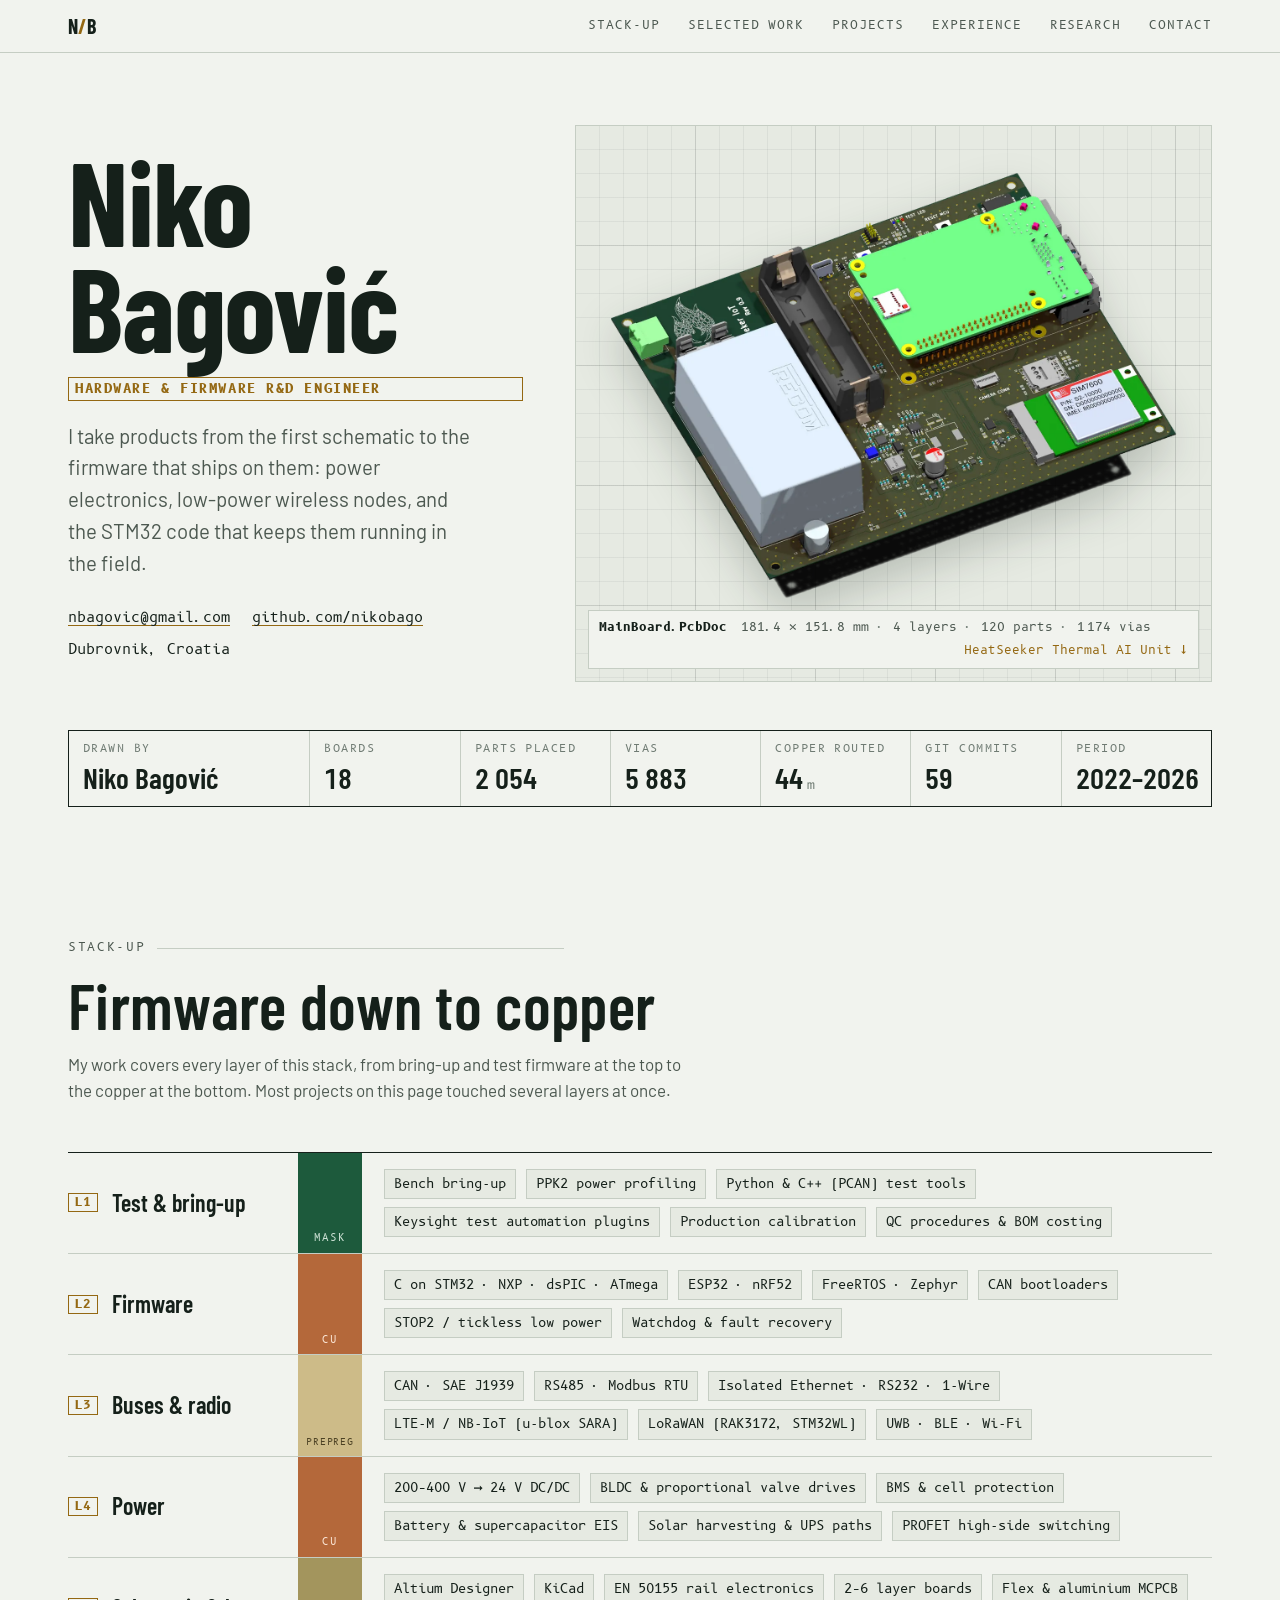
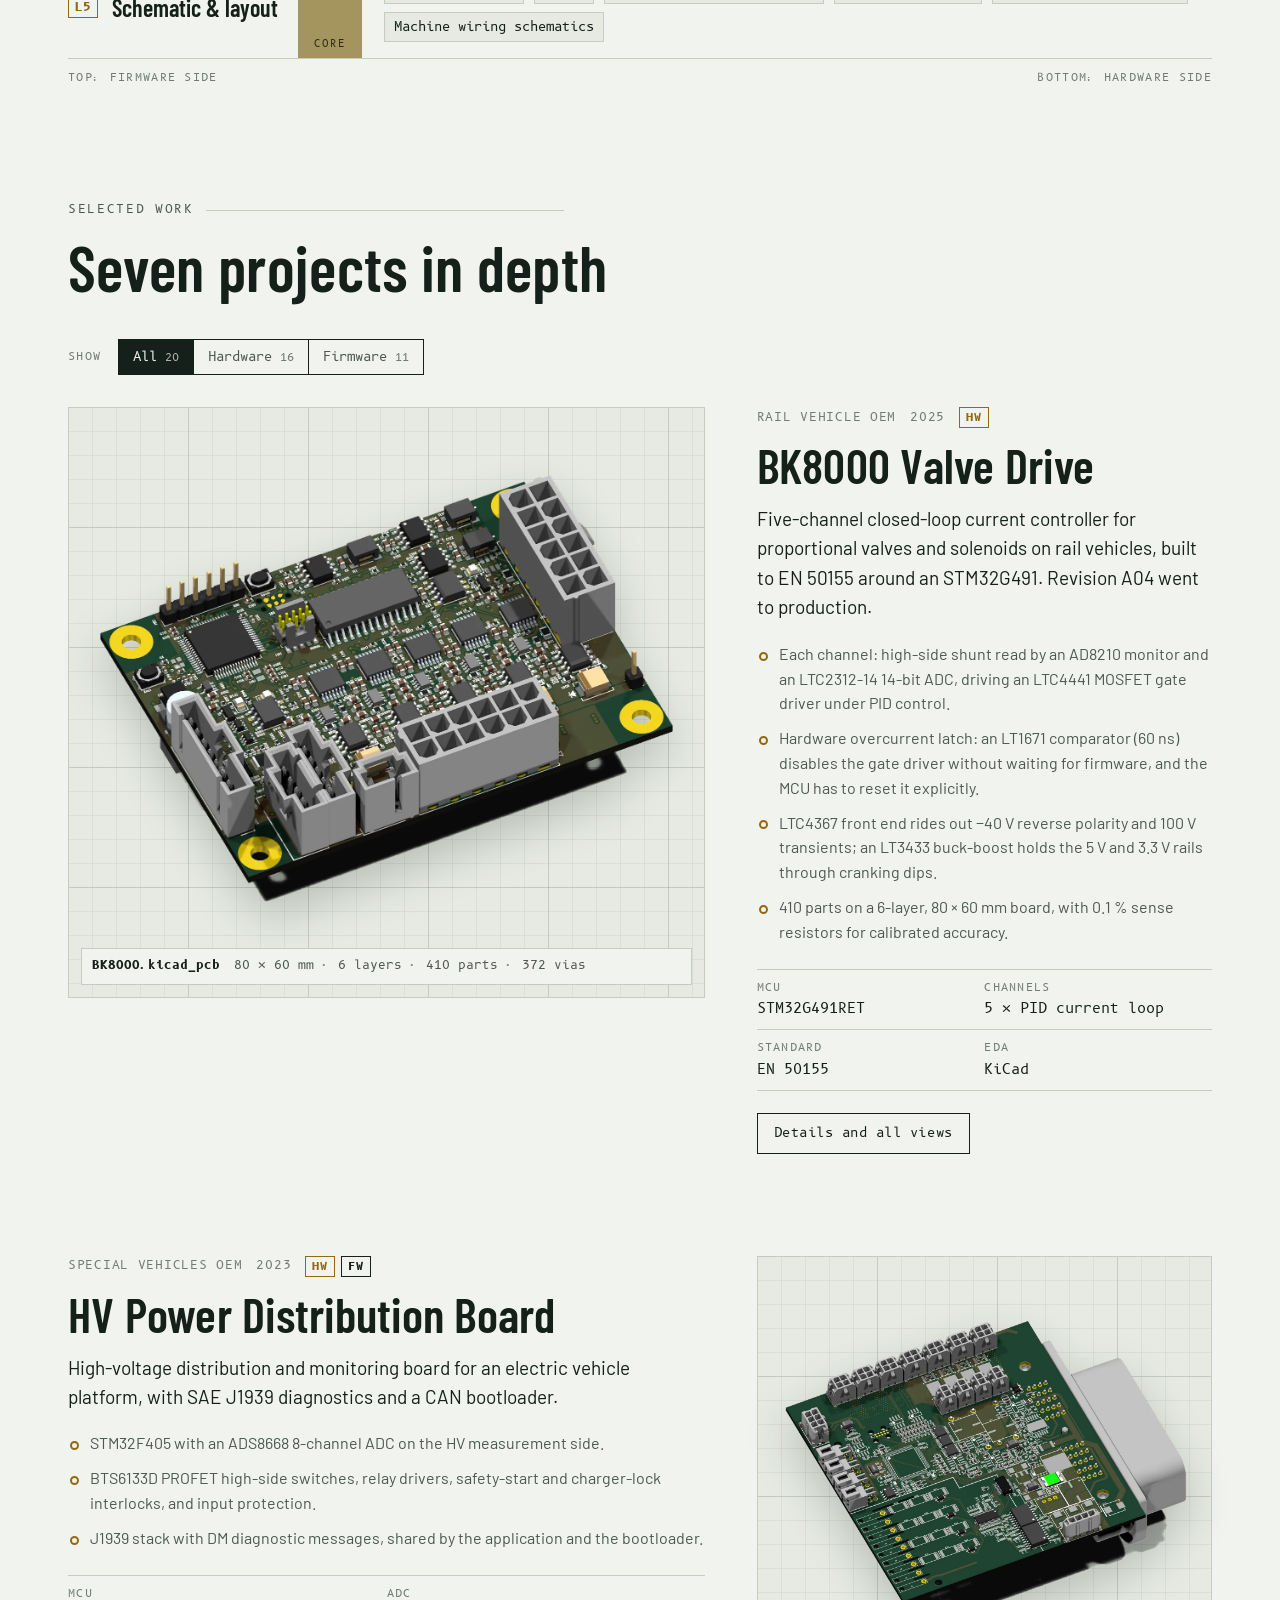
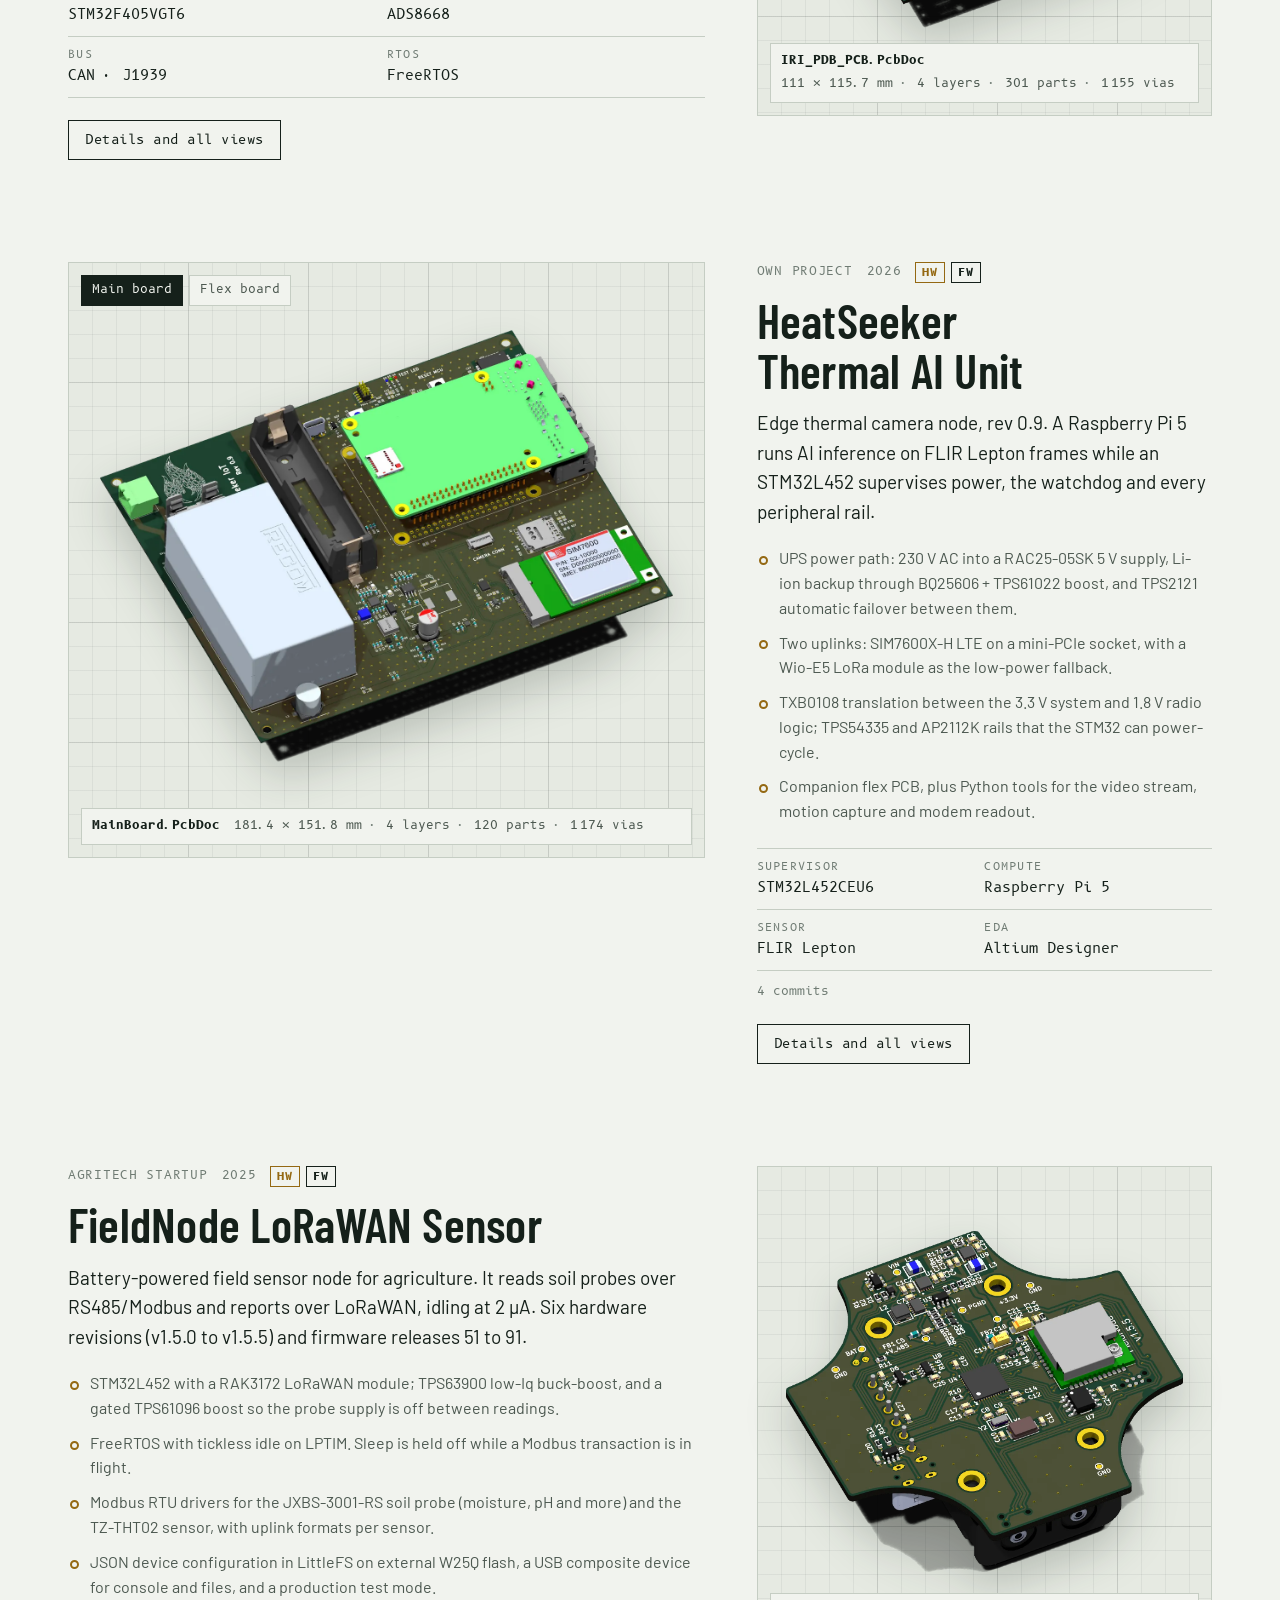
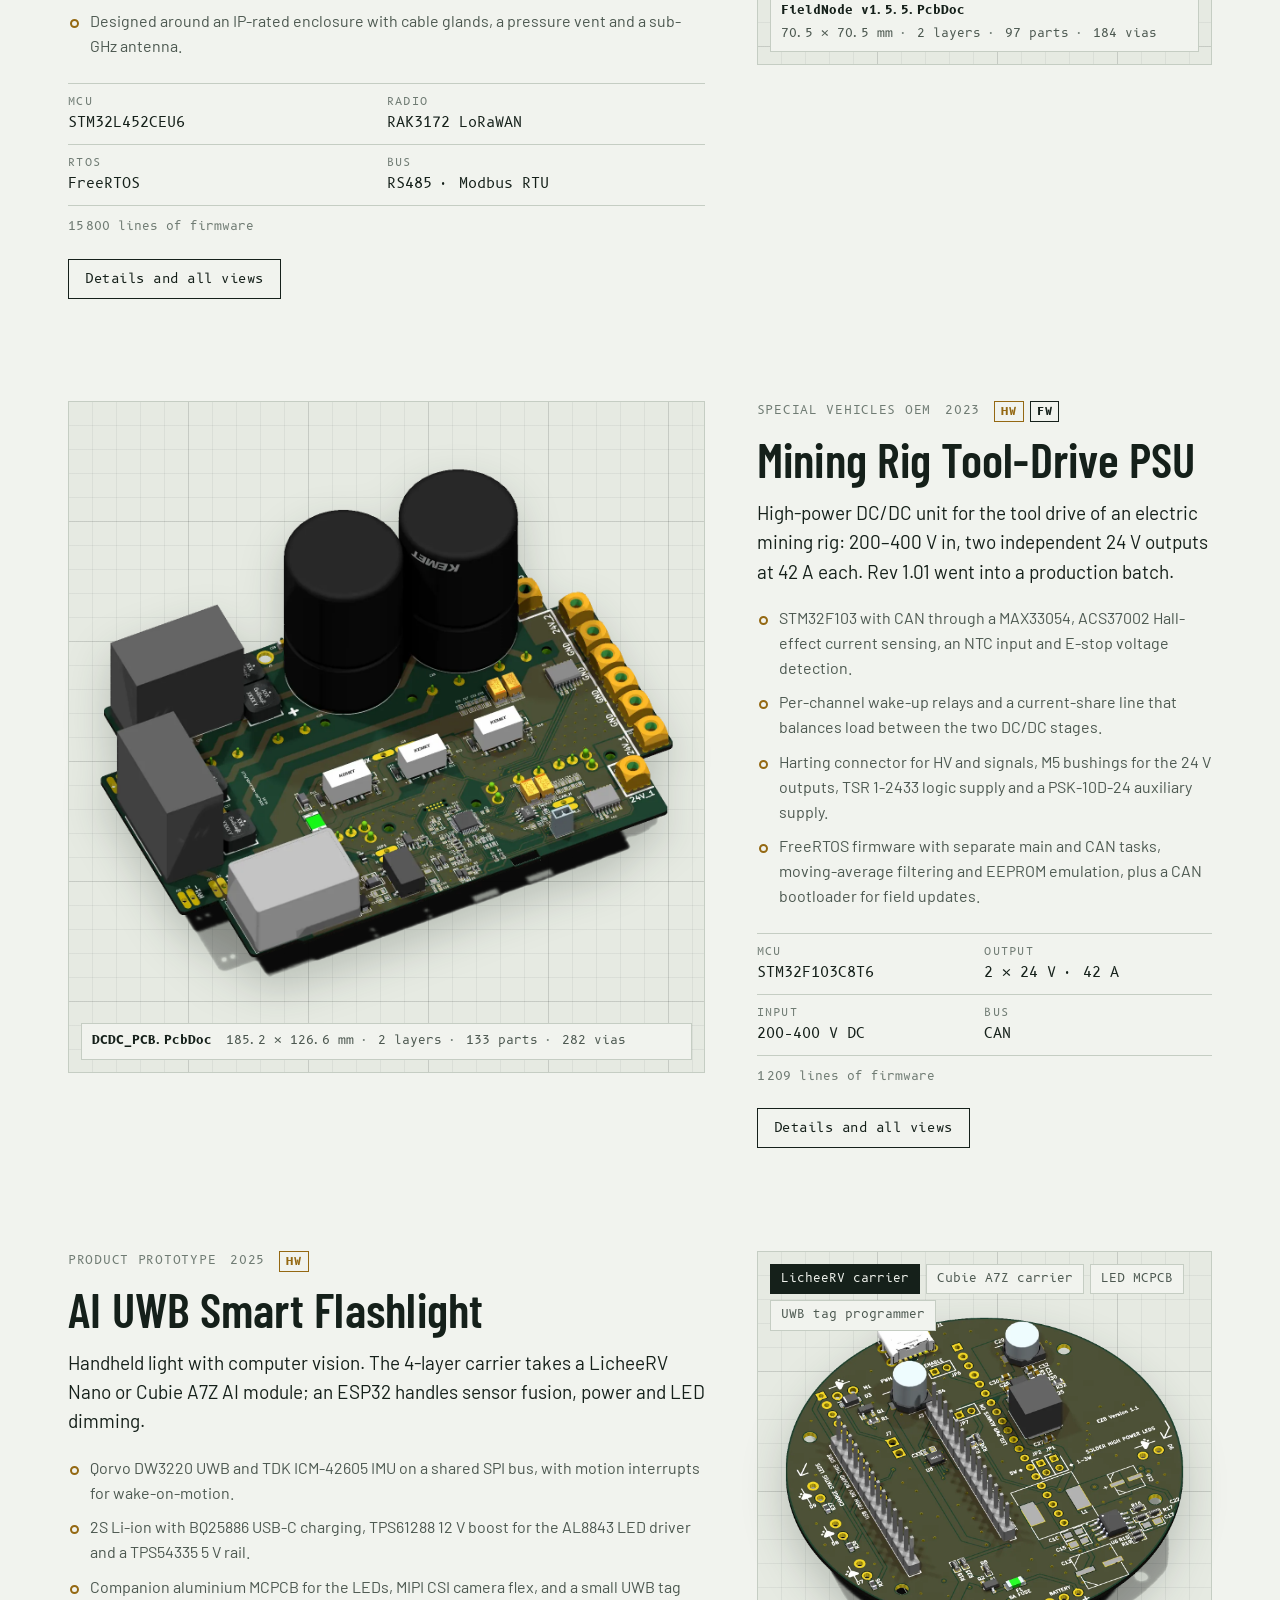
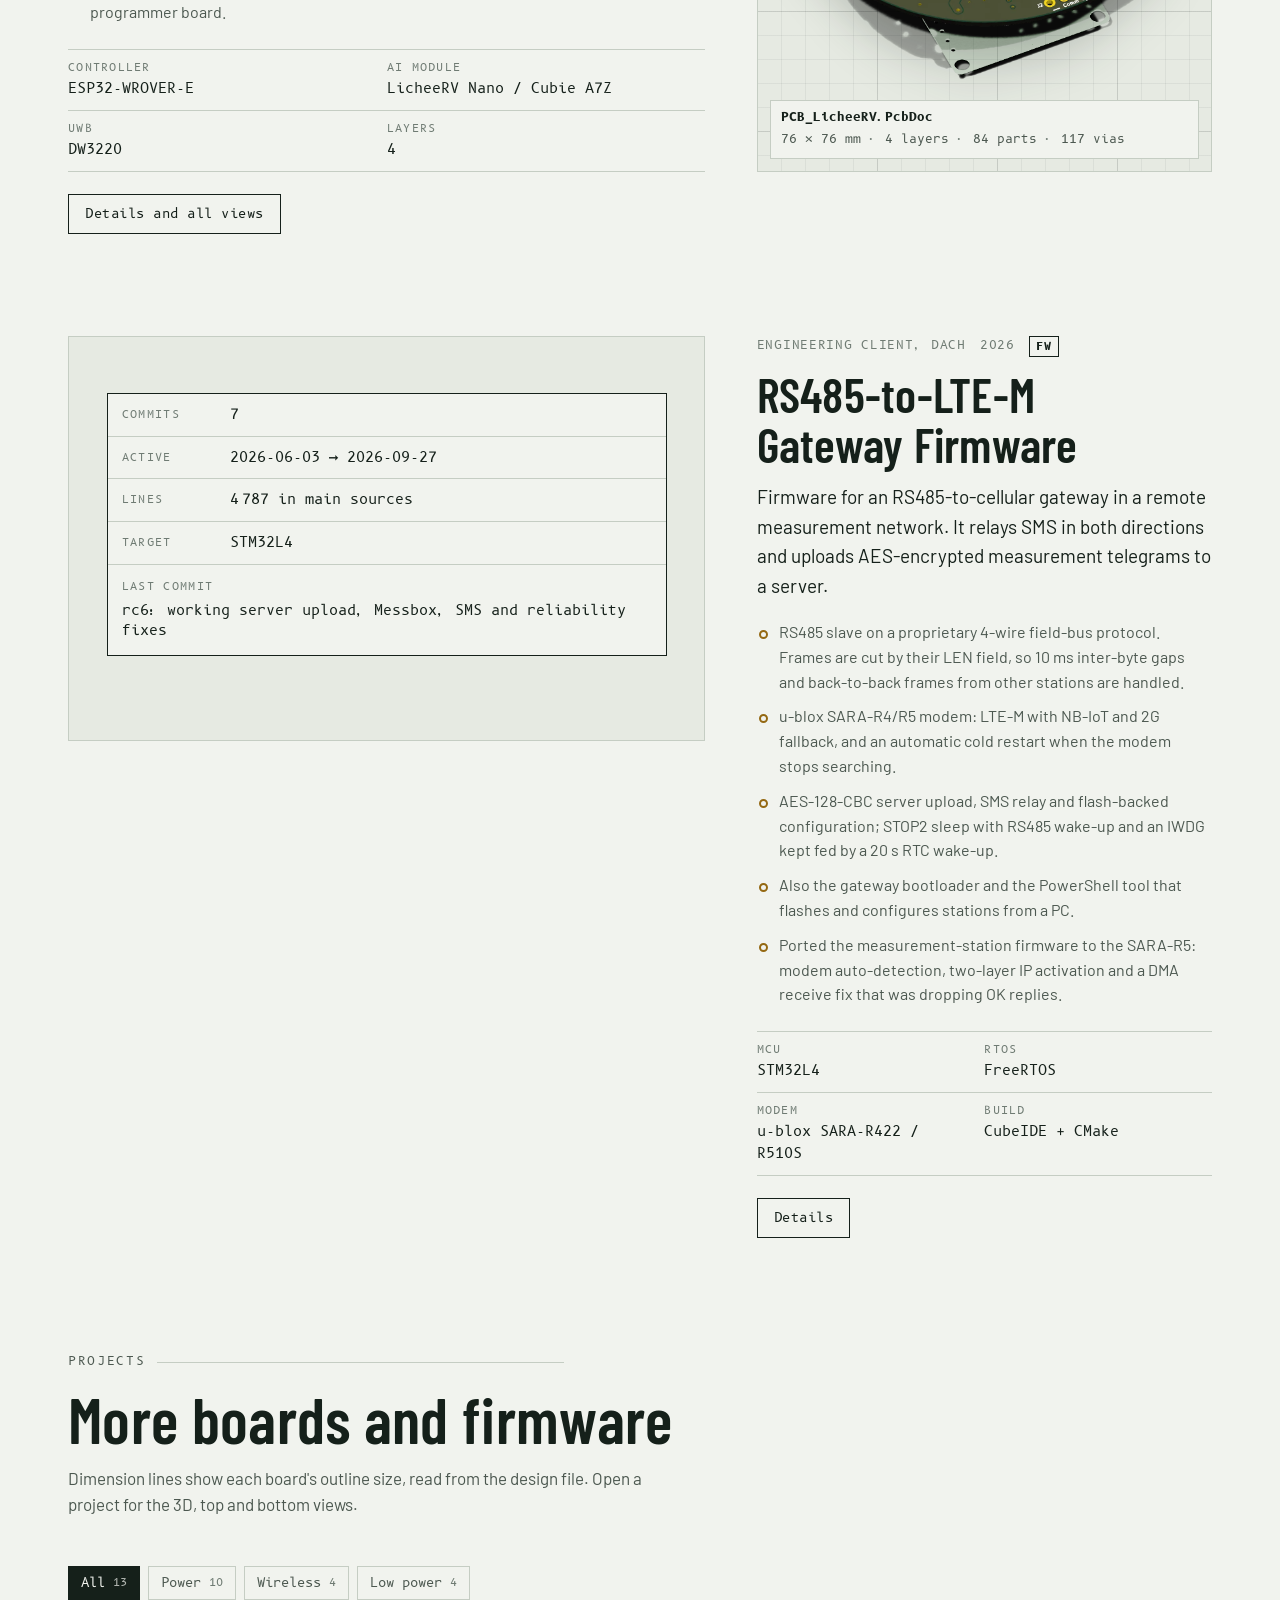
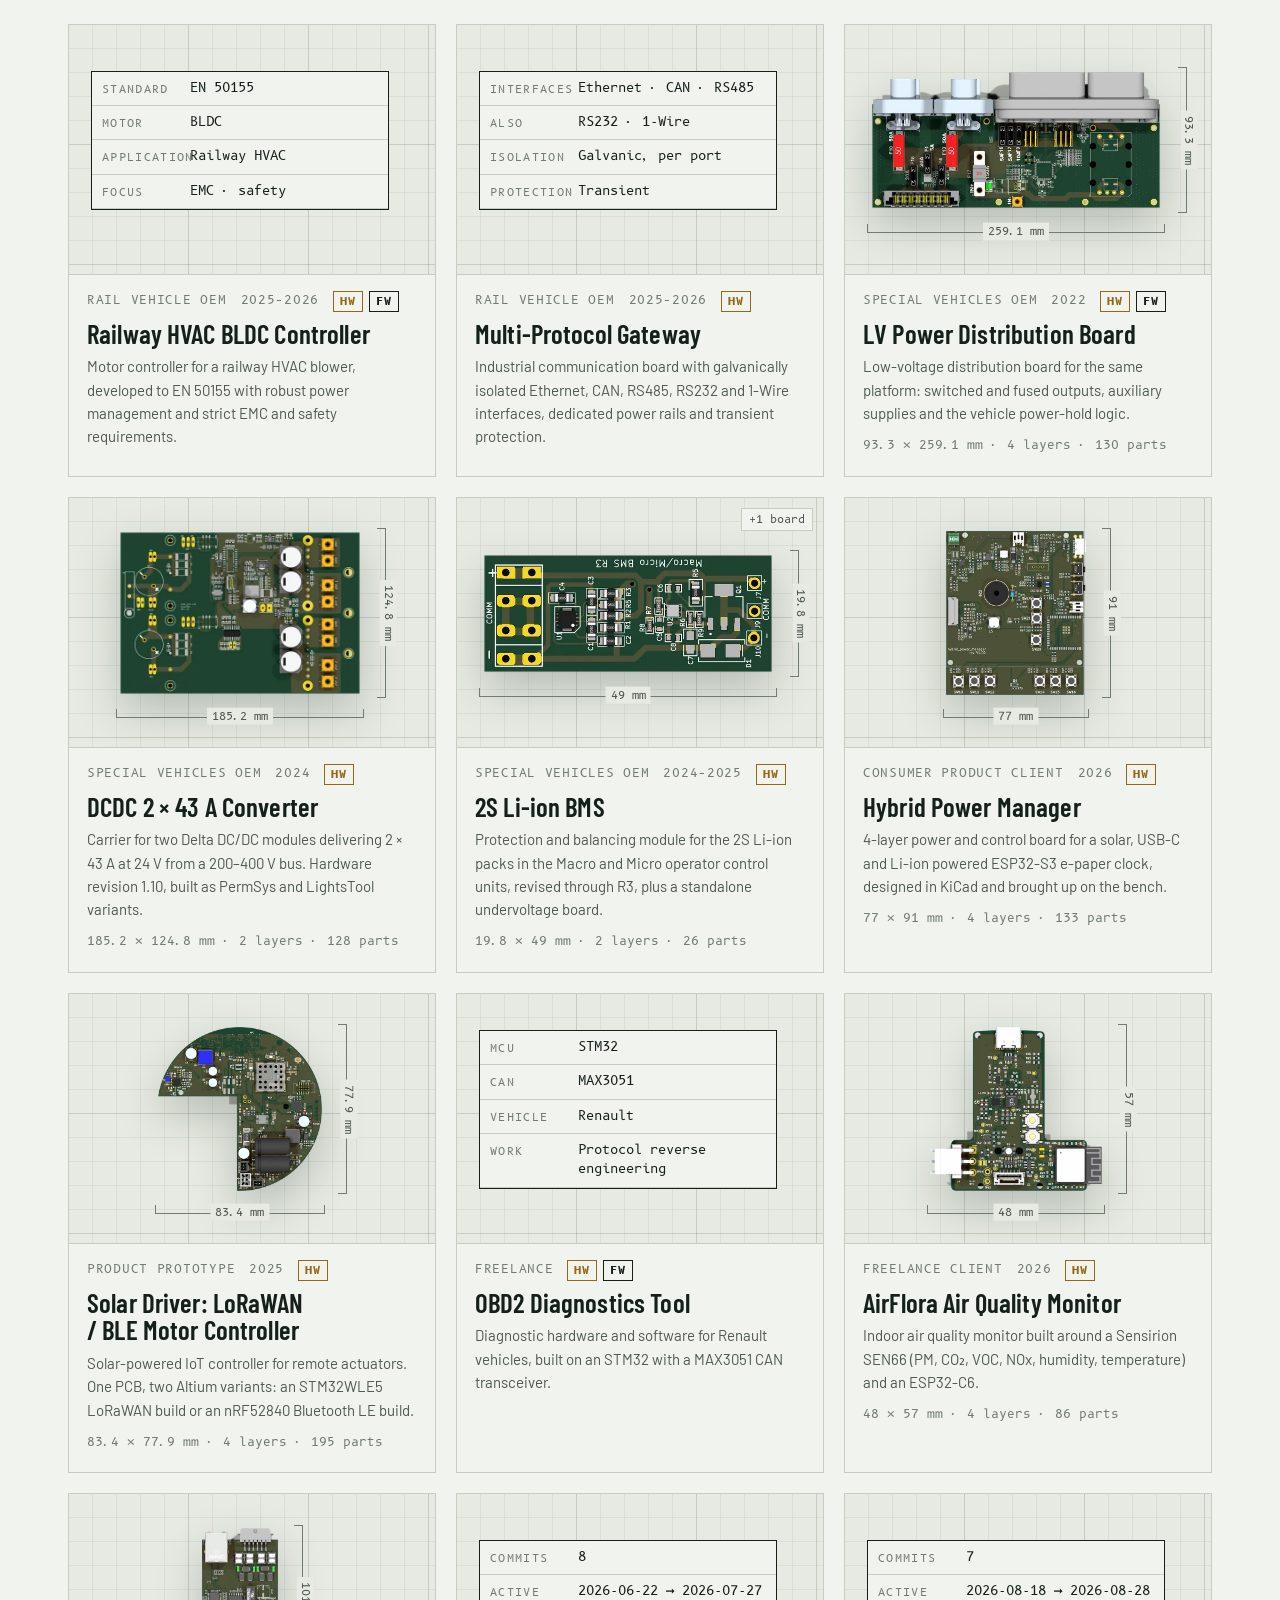
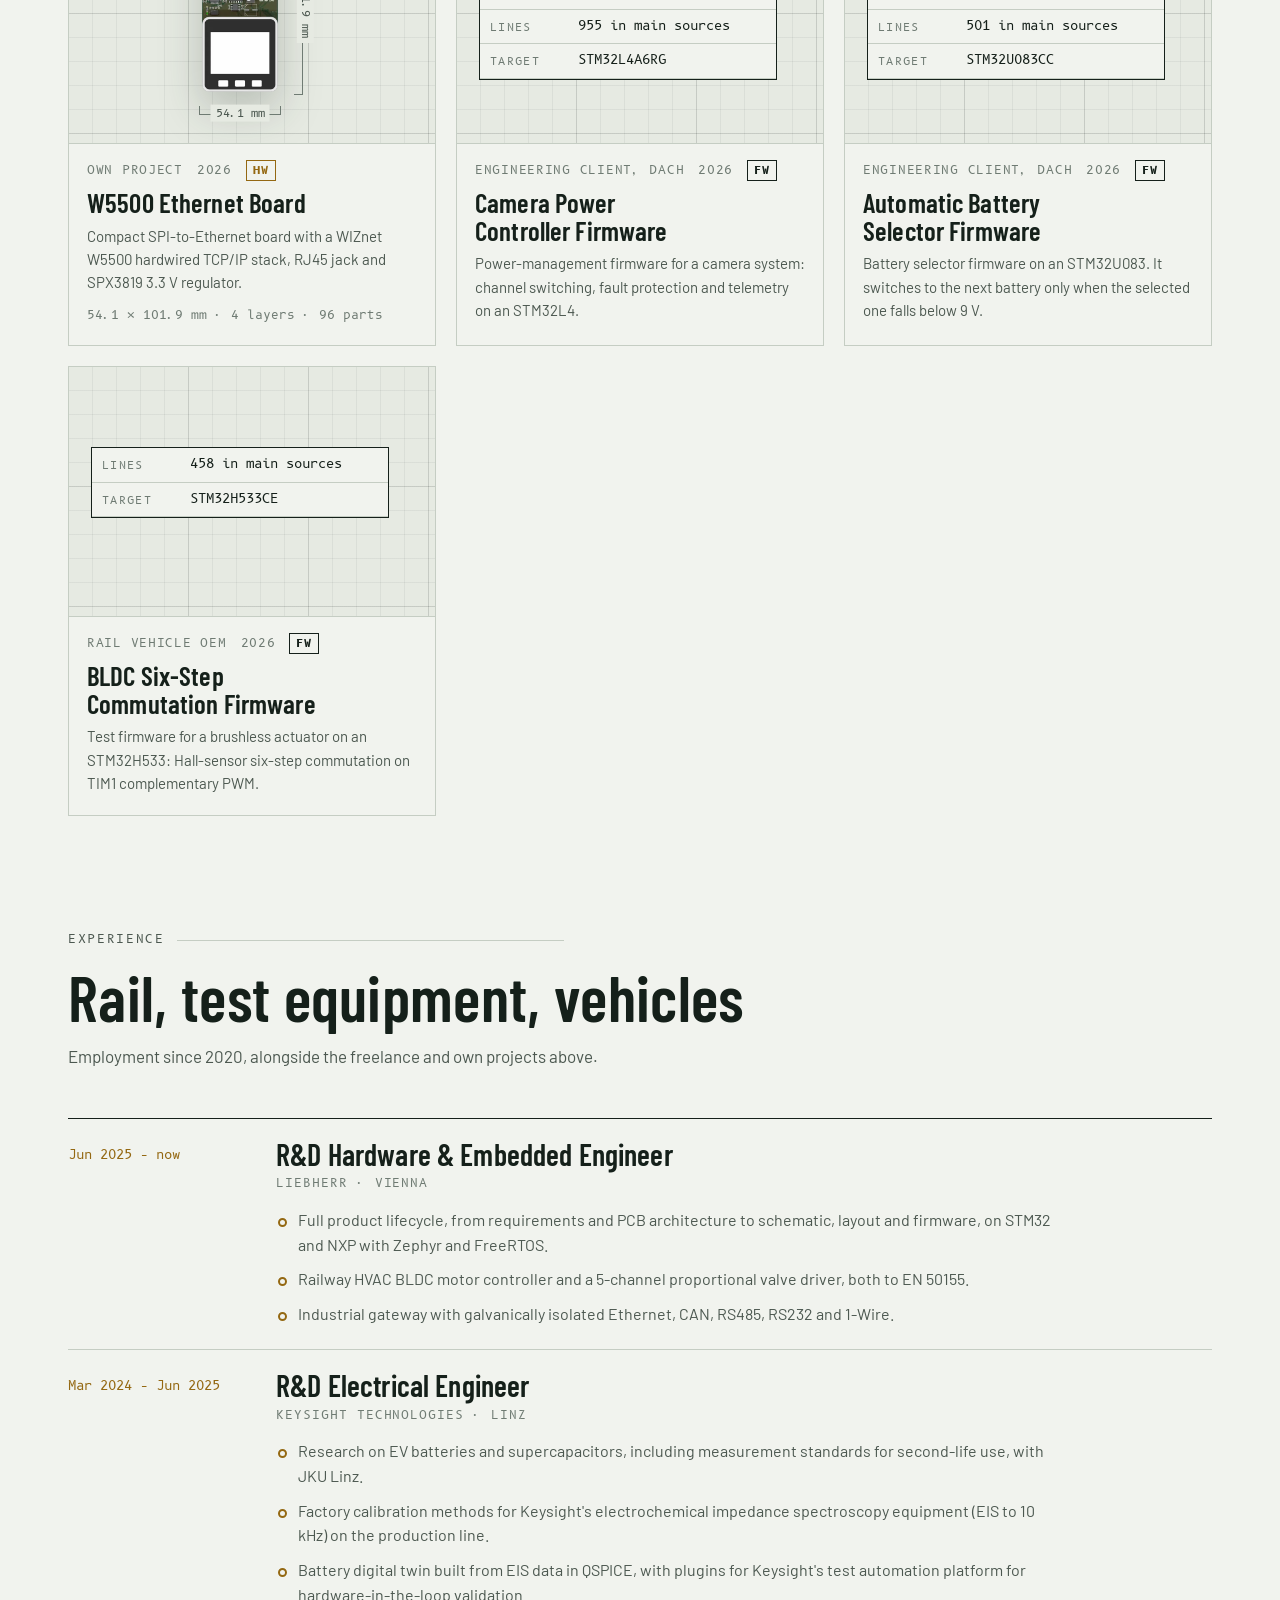
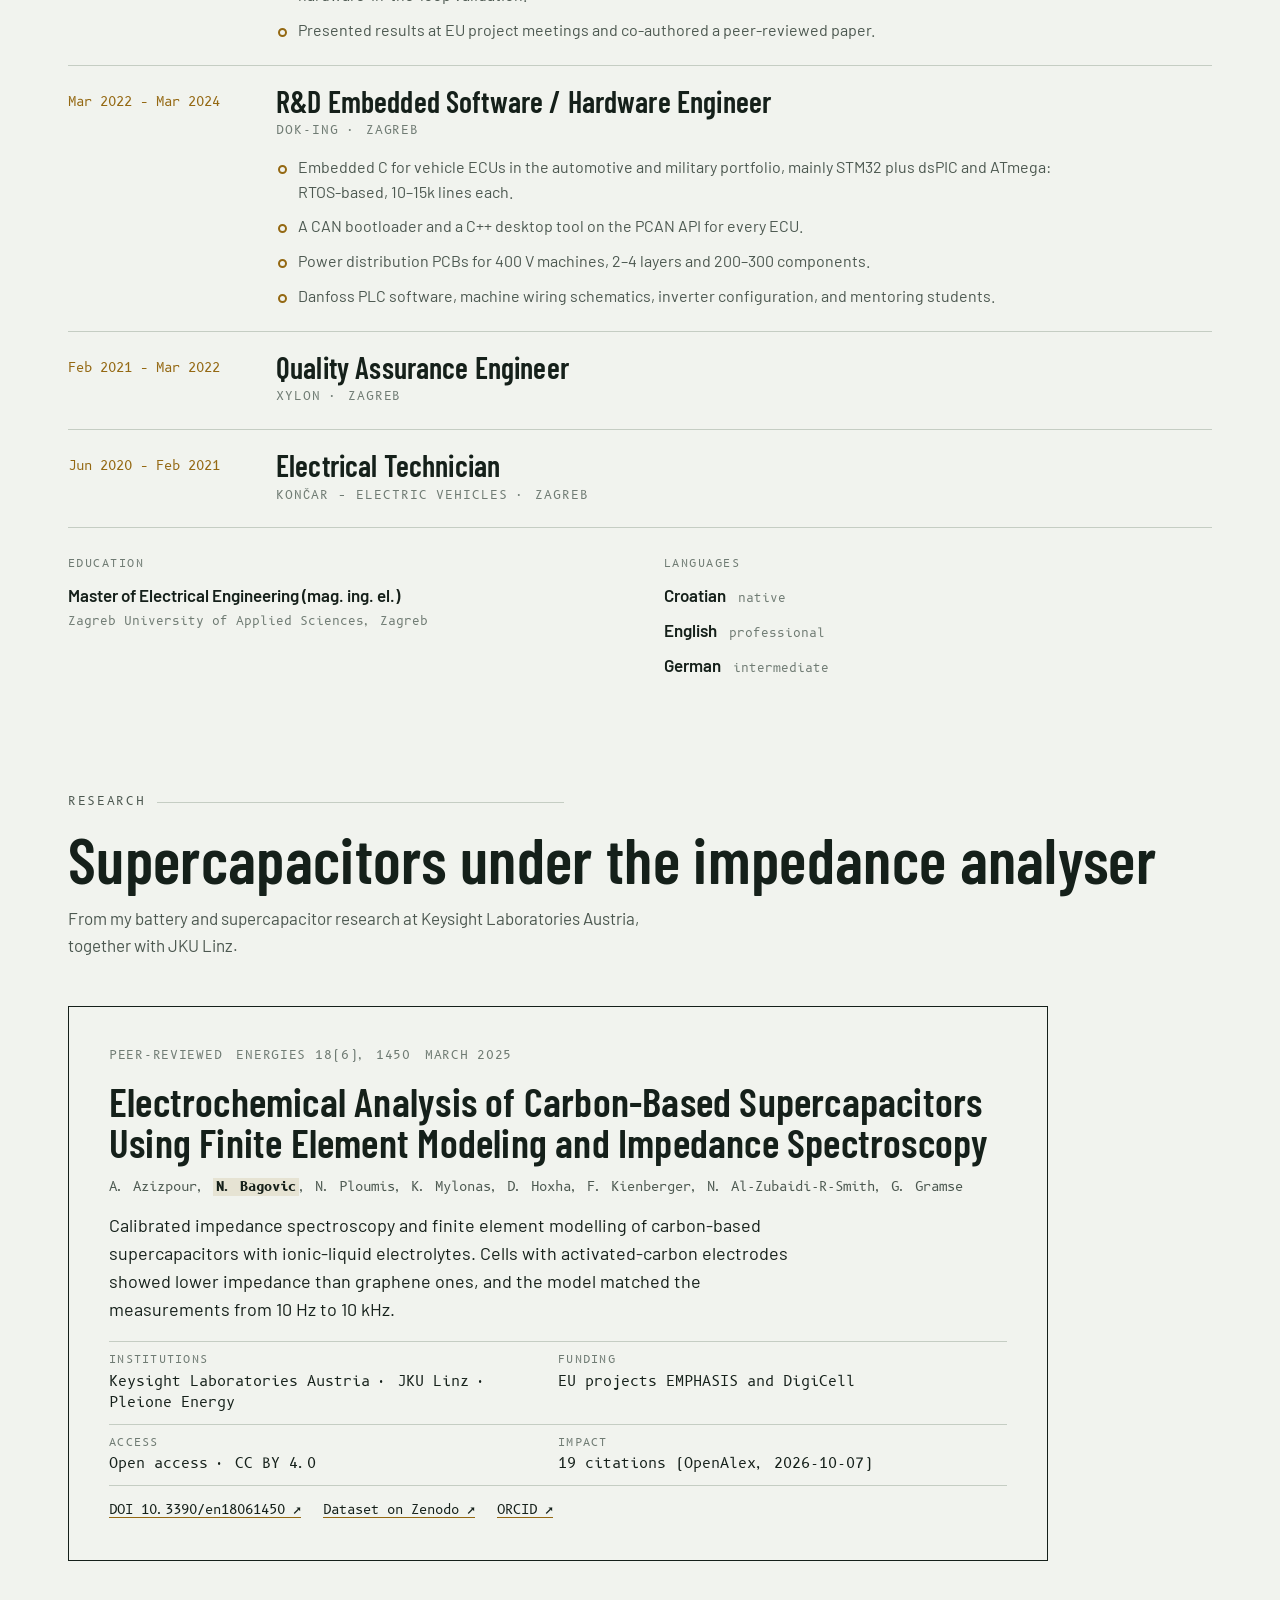
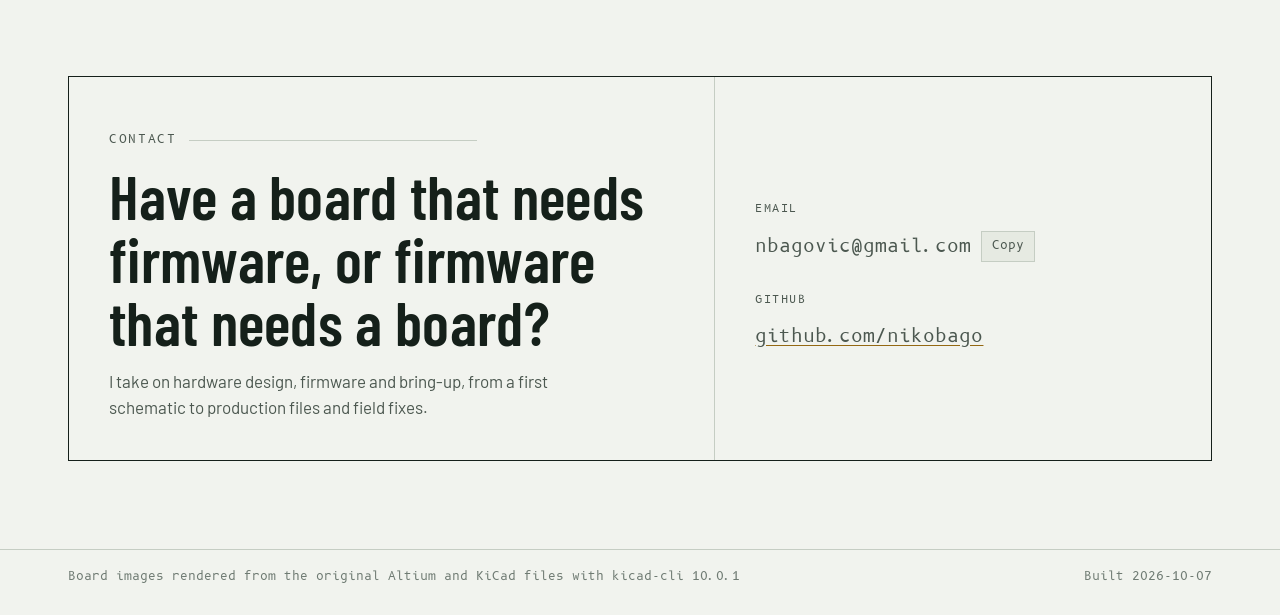
==== commit 126ef9de: "Update site sri 07.10.2026." ====
--- a/index.html
+++ b/index.html
@@ -502,7 +502,7 @@
       </div>
     </article>
     <article class="feat flip both" id="fieldnode" data-role="HW FW">
-      <div class="feat-visual grid-bg"><img class="feat-img" src="assets/boards/fieldnode-iso.webp" width="1400" height="1159" alt="FieldNode LoRaWAN Sensor, 3D render" loading="lazy" decoding="async"><div class="callout"><span class="file">FieldNode v1.5.5.PcbDoc</span><span class="facts"><span>70.5 × 70.5 mm</span><span>2 layers</span><span>97 parts</span><span>184 vias</span></span></div></div><div class="feat-visual fw-visual fw-alt"><div class="fw-panel" aria-label="Firmware facts"><div class="fw-rows"><div><span class="k">lines</span><span class="v">15 800 in main sources</span></div><div><span class="k">target</span><span class="v">STM32L452CEU6</span></div></div></div></div>
+      <div class="feat-visual grid-bg"><img class="feat-img" src="assets/boards/fieldnode-iso.webp" width="1375" height="1188" alt="FieldNode LoRaWAN Sensor, 3D render" loading="lazy" decoding="async"><div class="callout"><span class="file">FieldNode v1.5.5.PcbDoc</span><span class="facts"><span>70.5 × 70.5 mm</span><span>2 layers</span><span>97 parts</span><span>184 vias</span></span></div></div><div class="feat-visual fw-visual fw-alt"><div class="fw-panel" aria-label="Firmware facts"><div class="fw-rows"><div><span class="k">lines</span><span class="v">15 800 in main sources</span></div><div><span class="k">target</span><span class="v">STM32L452CEU6</span></div></div></div></div>
       <div class="feat-text">
         <p class="meta"><span>Agritech startup</span><span>2025</span><span class="role role-hw" title="Hardware">HW</span><span class="role role-fw" title="Firmware">FW</span></p>
         <h3>FieldNode LoRaWAN Sensor</h3>
@@ -622,11 +622,11 @@
         </div>
       </article>
       <article class="card" data-tags="hardware wireless power low-power" data-role="HW">
-        <button type="button" class="card-hit" data-open="sunbull" aria-label="Open SUNBULL Solar Motor Controller"></button>
+        <button type="button" class="card-hit" data-open="sunbull" aria-label="Open Solar Driver: LoRaWAN / BLE Motor Controller"></button>
         <div class="card-visual grid-bg"><figure class="dim"><div class="dim-box"><img src="assets/boards/sunbull-top-sm.webp" width="1094" height="1100" alt="V1 2025, top view" loading="lazy" decoding="async"><span class="dim-x"><b>83.4 mm</b></span><span class="dim-y"><b>77.9 mm</b></span></div></figure></div>
         <div class="card-text">
           <p class="meta"><span>Product prototype</span><span>2025</span><span class="role role-hw" title="Hardware">HW</span></p>
-          <h3>SUNBULL Solar Motor Controller</h3>
+          <h3>Solar Driver: LoRaWAN / BLE Motor Controller</h3>
           <p>Solar-powered IoT controller for remote actuators. One PCB, two Altium variants: an STM32WLE5 LoRaWAN build or an nRF52840 Bluetooth LE build.</p>
           <p class="facts"><span>83.4 × 77.9 mm</span><span>4 layers</span><span>195 parts</span></p>
         </div>
@@ -769,7 +769,7 @@
   </div>
 </dialog>
 
-<script type="application/json" id="data">{"thermal": {"title": "HeatSeeker Thermal AI Unit", "client": "Own project", "year": "2026", "role": ["HW", "FW"], "summary": "Edge thermal camera node, rev 0.9. A Raspberry Pi 5 runs AI inference on FLIR Lepton frames while an STM32L452 supervises power, the watchdog and every peripheral rail.", "points": ["UPS power path: 230 V AC into a RAC25-05SK 5 V supply, Li-ion backup through BQ25606 + TPS61022 boost, and TPS2121 automatic failover between them.", "Two uplinks: SIM7600X-H LTE on a mini-PCIe socket, with a Wio-E5 LoRa module as the low-power fallback.", "TXB0108 translation between the 3.3 V system and 1.8 V radio logic; TPS54335 and AP2112K rails that the STM32 can power-cycle.", "Companion flex PCB, plus Python tools for the video stream, motion capture and modem readout."], "specs": {"Supervisor": "STM32L452CEU6", "Compute": "Raspberry Pi 5", "Sensor": "FLIR Lepton", "EDA": "Altium Designer"}, "boards": [{"label": "Main board", "stats": {"w_mm": 181.4, "h_mm": 151.8, "layers": 4, "parts": 120, "pads": 560, "vias": 1174, "tracks": 897, "track_m": 2.74, "nets": 0, "file": "MainBoard.PcbDoc"}, "rot": false, "views": {"iso": "assets/boards/thermal-main-iso.webp", "top": "assets/boards/thermal-main-top.webp", "bottom": "assets/boards/thermal-main-bottom.webp"}}, {"label": "Flex board", "stats": {"w_mm": 5.5, "h_mm": 150.0, "layers": 2, "parts": 2, "pads": 20, "vias": 0, "tracks": 21, "track_m": 1.47, "nets": 0, "file": "flex.PcbDoc"}, "rot": true, "views": {"iso": "assets/boards/thermal-flex-iso.webp", "top": "assets/boards/thermal-flex-top.webp", "bottom": "assets/boards/thermal-flex-bottom.webp"}}], "fw": {"git": {"commits": 4, "first": "2026-03-29", "last": "2026-04-04", "last_subject": "gerge branch 'main' of https://github.com/nikobago/thermal_ai_unit"}}, "schematic": null, "link": null}, "valve": {"title": "BK8000 Valve Drive", "client": "Rail vehicle OEM", "year": "2025", "role": ["HW"], "summary": "Five-channel closed-loop current controller for proportional valves and solenoids on rail vehicles, built to EN 50155 around an STM32G491. Revision A04 went to production.", "points": ["Each channel: high-side shunt read by an AD8210 monitor and an LTC2312-14 14-bit ADC, driving an LTC4441 MOSFET gate driver under PID control.", "Hardware overcurrent latch: an LT1671 comparator (60 ns) disables the gate driver without waiting for firmware, and the MCU has to reset it explicitly.", "LTC4367 front end rides out −40 V reverse polarity and 100 V transients; an LT3433 buck-boost holds the 5 V and 3.3 V rails through cranking dips.", "410 parts on a 6-layer, 80 × 60 mm board, with 0.1 % sense resistors for calibrated accuracy."], "specs": {"MCU": "STM32G491RET", "Channels": "5 × PID current loop", "Standard": "EN 50155", "EDA": "KiCad"}, "boards": [{"label": "rev A04", "stats": {"w_mm": 80.0, "h_mm": 60.0, "layers": 6, "parts": 410, "pads": 1176, "vias": 372, "tracks": 3807, "track_m": 6.43, "nets": 258, "file": "BK8000.kicad_pcb"}, "rot": false, "views": {"iso": "assets/boards/valve-iso.webp", "top": "assets/boards/valve-top.webp", "bottom": "assets/boards/valve-bottom.webp"}}], "fw": {"git": {"commits": 3, "first": "2025-11-25", "last": "2025-12-17", "last_subject": "Update README.md"}}, "schematic": null, "link": null}, "lte-gateway": {"title": "RS485-to-LTE-M Gateway Firmware", "client": "Engineering client, DACH", "year": "2026", "role": ["FW"], "summary": "Firmware for an RS485-to-cellular gateway in a remote measurement network. It relays SMS in both directions and uploads AES-encrypted measurement telegrams to a server.", "points": ["RS485 slave on a proprietary 4-wire field-bus protocol. Frames are cut by their LEN field, so 10 ms inter-byte gaps and back-to-back frames from other stations are handled.", "u-blox SARA-R4/R5 modem: LTE-M with NB-IoT and 2G fallback, and an automatic cold restart when the modem stops searching.", "AES-128-CBC server upload, SMS relay and flash-backed configuration; STOP2 sleep with RS485 wake-up and an IWDG kept fed by a 20 s RTC wake-up.", "Also the gateway bootloader and the PowerShell tool that flashes and configures stations from a PC.", "Ported the measurement-station firmware to the SARA-R5: modem auto-detection, two-layer IP activation and a DMA receive fix that was dropping OK replies."], "specs": {"MCU": "STM32L4", "RTOS": "FreeRTOS", "Modem": "u-blox SARA-R422 / R510S", "Build": "CubeIDE + CMake"}, "boards": [], "fw": {"lines": 4787, "git": {"commits": 7, "repos": 4, "first": "2026-06-03", "last": "2026-09-27", "last_subject": "rc6: working server upload, Messbox, SMS and reliability fixes"}}, "schematic": null, "link": null}, "fieldnode": {"title": "FieldNode LoRaWAN Sensor", "client": "Agritech startup", "year": "2025", "role": ["HW", "FW"], "summary": "Battery-powered field sensor node for agriculture. It reads soil probes over RS485/Modbus and reports over LoRaWAN, idling at 2 µA. Six hardware revisions (v1.5.0 to v1.5.5) and firmware releases 51 to 91.", "points": ["STM32L452 with a RAK3172 LoRaWAN module; TPS63900 low-Iq buck-boost, and a gated TPS61096 boost so the probe supply is off between readings.", "FreeRTOS with tickless idle on LPTIM. Sleep is held off while a Modbus transaction is in flight.", "Modbus RTU drivers for the JXBS-3001-RS soil probe (moisture, pH and more) and the TZ-THT02 sensor, with uplink formats per sensor.", "JSON device configuration in LittleFS on external W25Q flash, a USB composite device for console and files, and a production test mode.", "Designed around an IP-rated enclosure with cable glands, a pressure vent and a sub-GHz antenna."], "specs": {"MCU": "STM32L452CEU6", "Radio": "RAK3172 LoRaWAN", "RTOS": "FreeRTOS", "Bus": "RS485 · Modbus RTU"}, "boards": [{"label": "v1.5.5", "stats": {"w_mm": 70.5, "h_mm": 70.5, "layers": 2, "parts": 97, "pads": 359, "vias": 184, "tracks": 1117, "track_m": 1.68, "nets": 0, "file": "FieldNode v1.5.5.PcbDoc"}, "rot": false, "views": {"iso": "assets/boards/fieldnode-iso.webp", "top": "assets/boards/fieldnode-top.webp", "bottom": "assets/boards/fieldnode-bottom.webp"}}], "fw": {"lines": 15800}, "schematic": null, "link": null}, "dcdc400": {"title": "Mining Rig Tool-Drive PSU", "client": "Special vehicles OEM", "year": "2023", "role": ["HW", "FW"], "summary": "High-power DC/DC unit for the tool drive of an electric mining rig: 200–400 V in, two independent 24 V outputs at 42 A each. Rev 1.01 went into a production batch.", "points": ["STM32F103 with CAN through a MAX33054, ACS37002 Hall-effect current sensing, an NTC input and E-stop voltage detection.", "Per-channel wake-up relays and a current-share line that balances load between the two DC/DC stages.", "Harting connector for HV and signals, M5 bushings for the 24 V outputs, TSR 1-2433 logic supply and a PSK-10D-24 auxiliary supply.", "FreeRTOS firmware with separate main and CAN tasks, moving-average filtering and EEPROM emulation, plus a CAN bootloader for field updates."], "specs": {"MCU": "STM32F103C8T6", "Output": "2 × 24 V · 42 A", "Input": "200–400 V DC", "Bus": "CAN"}, "boards": [{"label": "Rev 1.01", "stats": {"w_mm": 185.2, "h_mm": 126.6, "layers": 2, "parts": 133, "pads": 517, "vias": 282, "tracks": 1184, "track_m": 3.38, "nets": 0, "file": "DCDC_PCB.PcbDoc"}, "rot": false, "views": {"iso": "assets/boards/dcdc400-iso.webp", "top": "assets/boards/dcdc400-top.webp", "bottom": "assets/boards/dcdc400-bottom.webp"}}], "fw": {"lines": 1209}, "schematic": null, "link": null}, "hvac": {"title": "Railway HVAC BLDC Controller", "client": "Rail vehicle OEM", "year": "2025–2026", "role": ["HW", "FW"], "summary": "Motor controller for a railway HVAC blower, developed to EN 50155 with robust power management and strict EMC and safety requirements.", "points": ["Built to EN 50155, the standard for electronic equipment on rolling stock.", "Power management, EMC and safety compliance designed in from the requirements stage."], "specs": {"Standard": "EN 50155", "Motor": "BLDC", "Application": "Railway HVAC", "Focus": "EMC · safety"}, "boards": [], "fw": null, "schematic": null, "link": null}, "gateway": {"title": "Multi-Protocol Gateway", "client": "Rail vehicle OEM", "year": "2025–2026", "role": ["HW"], "summary": "Industrial communication board with galvanically isolated Ethernet, CAN, RS485, RS232 and 1-Wire interfaces, dedicated power rails and transient protection.", "points": ["Every interface galvanically isolated, each with its own power rail.", "Transient protection sized for industrial and vehicle wiring."], "specs": {"Interfaces": "Ethernet · CAN · RS485", "Also": "RS232 · 1-Wire", "Isolation": "Galvanic, per port", "Protection": "Transient"}, "boards": [], "fw": null, "schematic": null, "link": null}, "hvpdb": {"title": "HV Power Distribution Board", "client": "Special vehicles OEM", "year": "2023", "role": ["HW", "FW"], "summary": "High-voltage distribution and monitoring board for an electric vehicle platform, with SAE J1939 diagnostics and a CAN bootloader.", "points": ["STM32F405 with an ADS8668 8-channel ADC on the HV measurement side.", "BTS6133D PROFET high-side switches, relay drivers, safety-start and charger-lock interlocks, and input protection.", "J1939 stack with DM diagnostic messages, shared by the application and the bootloader."], "specs": {"MCU": "STM32F405VGT6", "ADC": "ADS8668", "Bus": "CAN · J1939", "RTOS": "FreeRTOS"}, "boards": [{"label": "HV PDB", "stats": {"w_mm": 111.0, "h_mm": 115.7, "layers": 4, "parts": 301, "pads": 1063, "vias": 1155, "tracks": 2975, "track_m": 6.52, "nets": 0, "file": "IRI_PDB_PCB.PcbDoc"}, "rot": false, "views": {"iso": "assets/boards/hvpdb-iso.webp", "top": "assets/boards/hvpdb-top.webp", "bottom": "assets/boards/hvpdb-bottom.webp"}}], "fw": null, "schematic": null, "link": null}, "lvpdb": {"title": "LV Power Distribution Board", "client": "Special vehicles OEM", "year": "2022", "role": ["HW", "FW"], "summary": "Low-voltage distribution board for the same platform: switched and fused outputs, auxiliary supplies and the vehicle power-hold logic.", "points": ["STM32F303 controlling BTS6133D high-side switches on the switched outputs.", "Power-entry protection, start-button and MCU power-hold circuit, and a TL7726 voltage supervisor.", "CAN processing firmware and its own bootloader."], "specs": {"MCU": "STM32F303VBT6", "Bus": "CAN", "Switching": "BTS6133D", "EDA": "Altium Designer"}, "boards": [{"label": "LV PDB", "stats": {"w_mm": 93.3, "h_mm": 259.1, "layers": 4, "parts": 130, "pads": 618, "vias": 1230, "tracks": 963, "track_m": 3.36, "nets": 0, "file": "00_LVPDB_MAS.PcbDoc"}, "rot": true, "views": {"iso": "assets/boards/lvpdb-iso.webp", "top": "assets/boards/lvpdb-top.webp", "bottom": "assets/boards/lvpdb-bottom.webp"}}], "fw": null, "schematic": null, "link": null}, "dcdc200": {"title": "DCDC 2 × 43 A Converter", "client": "Special vehicles OEM", "year": "2024", "role": ["HW"], "summary": "Carrier for two Delta DC/DC modules delivering 2 × 43 A at 24 V from a 200–400 V bus. Hardware revision 1.10, built as PermSys and LightsTool variants.", "points": ["One bare PCB, two assembled products: PermSys fits D1 and N1, LightsTool fits K1 and R9.", "Full release package: wiring diagrams, QC test procedure, declaration label and a SolidWorks enclosure assembly with 3D-printed PCB spacers."], "specs": {"Output": "24 V · 2 × 43 A", "Input": "200–400 V DC", "Rev": "HW 1.10", "EDA": "Altium Designer"}, "boards": [{"label": "HW 1.10", "stats": {"w_mm": 185.2, "h_mm": 124.8, "layers": 2, "parts": 128, "pads": 484, "vias": 168, "tracks": 639, "track_m": 2.53, "nets": 0, "file": "DCDC_200-400_24_2x43A_HW1.10.pcbdoc"}, "rot": false, "views": {"iso": "assets/boards/dcdc200-iso.webp", "top": "assets/boards/dcdc200-top.webp", "bottom": "assets/boards/dcdc200-bottom.webp"}}], "fw": null, "schematic": null, "link": null}, "bms": {"title": "2S Li-ion BMS", "client": "Special vehicles OEM", "year": "2024–2025", "role": ["HW"], "summary": "Protection and balancing module for the 2S Li-ion packs in the Macro and Micro operator control units, revised through R3, plus a standalone undervoltage board.", "points": ["BQ29200 primary protection with automatic cell balancing, and a BQ2962 as an independent second overvoltage layer.", "Low-side BUK98150 MOSFET disconnect, with RC-filtered cell sense lines against false trips.", "Undervoltage protection split into its own board so existing packs can be retrofitted."], "specs": {"Cells": "2S Li-ion", "Protection": "BQ29200 + BQ2962", "Switch": "BUK98150-55A", "Revisions": "R1 → R3 + UVP"}, "boards": [{"label": "BMS R3", "stats": {"w_mm": 19.8, "h_mm": 49.0, "layers": 2, "parts": 26, "pads": 69, "vias": 2, "tracks": 181, "track_m": 0.33, "nets": 0, "file": "Macro_Micro_BMS_R3.PcbDoc"}, "rot": true, "views": {"iso": "assets/boards/bms-r3-iso.webp", "top": "assets/boards/bms-r3-top.webp", "bottom": "assets/boards/bms-r3-bottom.webp"}}, {"label": "UVP", "stats": {"w_mm": 19.8, "h_mm": 49.0, "layers": 2, "parts": 18, "pads": 39, "vias": 1, "tracks": 84, "track_m": 0.15, "nets": 0, "file": "Macro_Micro_UVP.PcbDoc"}, "rot": true, "views": {"iso": "assets/boards/bms-uvp-iso.webp", "top": "assets/boards/bms-uvp-top.webp", "bottom": "assets/boards/bms-uvp-bottom.webp"}}], "fw": {"git": {"commits": 2, "first": "2025-12-17", "last": "2025-12-17", "last_subject": "Create README.md"}}, "schematic": null, "link": null}, "hpm": {"title": "Hybrid Power Manager", "client": "Consumer product client", "year": "2026", "role": ["HW"], "summary": "4-layer power and control board for a solar, USB-C and Li-ion powered ESP32-S3 e-paper clock, designed in KiCad and brought up on the bench.", "points": ["Power tree: BQ24074 USB charger, LT3652 solar charger, BQ25504 energy harvester, TPS63802 buck-boost and a MAX17048 fuel gauge.", "ESP32-S3-WROOM with a 4.2\" e-paper FPC, piezo buzzer, ambient light sensor and a full button matrix.", "Bench bring-up with the client's test firmware: peripheral, button and display checks, then a one-hour PPK2 soak against a sub-50 µA deep-sleep target.", "Per-unit BOM costing, then v2 requirements for a low-cost variant and a solar variant."], "specs": {"MCU": "ESP32-S3", "Display": "4.2\" e-paper", "Layers": "4", "EDA": "KiCad"}, "boards": [{"label": "rev V1.00", "stats": {"w_mm": 77.0, "h_mm": 91.0, "layers": 4, "parts": 133, "pads": 476, "vias": 267, "tracks": 882, "track_m": 2.74, "nets": 0, "file": "hybrid_power_manager.kicad_pcb"}, "rot": false, "views": {"iso": "assets/boards/hpm-iso.webp", "top": "assets/boards/hpm-top.webp", "bottom": "assets/boards/hpm-bottom.webp"}}], "fw": {"git": {"commits": 19, "first": "2026-04-21", "last": "2026-08-17", "last_subject": "bom comments answered"}}, "schematic": null, "link": null}, "flashlight": {"title": "AI UWB Smart Flashlight", "client": "Product prototype", "year": "2025", "role": ["HW"], "summary": "Handheld light with computer vision. The 4-layer carrier takes a LicheeRV Nano or Cubie A7Z AI module; an ESP32 handles sensor fusion, power and LED dimming.", "points": ["Qorvo DW3220 UWB and TDK ICM-42605 IMU on a shared SPI bus, with motion interrupts for wake-on-motion.", "2S Li-ion with BQ25886 USB-C charging, TPS61288 12 V boost for the AL8843 LED driver and a TPS54335 5 V rail.", "Companion aluminium MCPCB for the LEDs, MIPI CSI camera flex, and a small UWB tag programmer board."], "specs": {"Controller": "ESP32-WROVER-E", "AI module": "LicheeRV Nano / Cubie A7Z", "UWB": "DW3220", "Layers": "4"}, "boards": [{"label": "LicheeRV carrier", "stats": {"w_mm": 76.0, "h_mm": 76.0, "layers": 4, "parts": 84, "pads": 304, "vias": 117, "tracks": 639, "track_m": 1.33, "nets": 0, "file": "PCB_LicheeRV.PcbDoc"}, "rot": false, "views": {"iso": "assets/boards/flash-lichee-iso.webp", "top": "assets/boards/flash-lichee-top.webp", "bottom": "assets/boards/flash-lichee-bottom.webp"}}, {"label": "Cubie A7Z carrier", "stats": {"w_mm": 76.0, "h_mm": 76.0, "layers": 4, "parts": 83, "pads": 316, "vias": 83, "tracks": 617, "track_m": 1.3, "nets": 0, "file": "PCB_Cube.PcbDoc"}, "rot": false, "views": {"iso": "assets/boards/flash-cube-iso.webp", "top": "assets/boards/flash-cube-top.webp", "bottom": "assets/boards/flash-cube-bottom.webp"}}, {"label": "LED MCPCB", "stats": {"w_mm": 76.0, "h_mm": 76.0, "layers": 2, "parts": 4, "pads": 12, "vias": 2, "tracks": 13, "track_m": 0.17, "nets": 0, "file": "LED_HeatSink_PCB.PcbDoc"}, "rot": false, "views": {"iso": "assets/boards/flash-led-iso.webp", "top": "assets/boards/flash-led-top.webp", "bottom": "assets/boards/flash-led-bottom.webp"}}, {"label": "UWB tag programmer", "stats": {"w_mm": 33.6, "h_mm": 33.6, "layers": 2, "parts": 8, "pads": 23, "vias": 6, "tracks": 48, "track_m": 0.16, "nets": 0, "file": "PCB1.PcbDoc"}, "rot": false, "views": {"iso": "assets/boards/flash-uwbprog-iso.webp", "top": "assets/boards/flash-uwbprog-top.webp", "bottom": "assets/boards/flash-uwbprog-bottom.webp"}}], "fw": {"git": {"commits": 7, "first": "2025-11-25", "last": "2025-12-04", "last_subject": "Change in the wiring document, removed the templates"}}, "schematic": null, "link": null}, "sunbull": {"title": "SUNBULL Solar Motor Controller", "client": "Product prototype", "year": "2025", "role": ["HW"], "summary": "Solar-powered IoT controller for remote actuators. One PCB, two Altium variants: an STM32WLE5 LoRaWAN build or an nRF52840 Bluetooth LE build.", "points": ["2S Li-ion with BQ25886 solar charging, a MAX17049 fuel gauge and an INA228 20-bit power monitor, so firmware can hold off motor moves when energy is low.", "TPS61288 boost into a MAX22212 H-bridge with current limiting, for valves, shutters and linear actuators.", "LC86G GPS on a switchable rail, ICM-20689 IMU for tamper alerts, SHTC3 climate sensor and 64 Mbit MX25R flash for offline logging."], "specs": {"Variants": "STM32WLE5 / nRF52840", "Motor driver": "MAX22212", "Battery": "2S Li-ion, solar", "EDA": "Altium Designer"}, "boards": [{"label": "V1 2025", "stats": {"w_mm": 83.4, "h_mm": 77.9, "layers": 4, "parts": 195, "pads": 642, "vias": 376, "tracks": 2041, "track_m": 4.45, "nets": 0, "file": "solar_motor_drive.PcbDoc"}, "rot": false, "views": {"iso": "assets/boards/sunbull-iso.webp", "top": "assets/boards/sunbull-top.webp", "bottom": "assets/boards/sunbull-bottom.webp"}}], "fw": {"git": {"commits": 2, "first": "2025-11-25", "last": "2025-12-17", "last_subject": "Create README.md"}}, "schematic": null, "link": null}, "obd2": {"title": "OBD2 Diagnostics Tool", "client": "Freelance", "year": "", "role": ["HW", "FW"], "summary": "Diagnostic hardware and software for Renault vehicles, built on an STM32 with a MAX3051 CAN transceiver.", "points": ["Reverse-engineered raw CAN traffic to reconstruct Renault's proprietary diagnostic protocols."], "specs": {"MCU": "STM32", "CAN": "MAX3051", "Vehicle": "Renault", "Work": "Protocol reverse engineering"}, "boards": [], "fw": null, "schematic": null, "link": null}, "airflora": {"title": "AirFlora Air Quality Monitor", "client": "Freelance client", "year": "2026", "role": ["HW"], "summary": "Indoor air quality monitor built around a Sensirion SEN66 (PM, CO₂, VOC, NOx, humidity, temperature) and an ESP32-C6.", "points": ["ESP32-C6-MINI with a 32.768 kHz crystal for accurate sleep timing.", "SEN66 on a JST-GH connector with its own TPS22917 load switch, so the sensor is fully off between samples.", "BQ25622 charger, MAX17048 fuel gauge, TUSB320 USB-C detection and a 12 V auxiliary input."], "specs": {"MCU": "ESP32-C6", "Sensor": "Sensirion SEN66", "Charger": "BQ25622", "EDA": "KiCad"}, "boards": [{"label": "rev 1", "stats": {"w_mm": 48.0, "h_mm": 57.0, "layers": 4, "parts": 86, "pads": 296, "vias": 131, "tracks": 703, "track_m": 1.13, "nets": 0, "file": "airflora_iaq.kicad_pcb"}, "rot": false, "views": {"iso": "assets/boards/airflora-iso.webp", "top": "assets/boards/airflora-top.webp", "bottom": "assets/boards/airflora-bottom.webp"}}], "fw": null, "schematic": null, "link": null}, "lanm5": {"title": "W5500 Ethernet Board", "client": "Own project", "year": "2026", "role": ["HW"], "summary": "Compact SPI-to-Ethernet board with a WIZnet W5500 hardwired TCP/IP stack, RJ45 jack and SPX3819 3.3 V regulator.", "points": ["Full Altium release: DRC report, Gerbers, drill files and BOM."], "specs": {"Controller": "W5500", "Interface": "SPI", "Regulator": "SPX3819", "EDA": "Altium Designer"}, "boards": [{"label": "rev 1", "stats": {"w_mm": 54.1, "h_mm": 101.9, "layers": 4, "parts": 96, "pads": 422, "vias": 333, "tracks": 1374, "track_m": 3.64, "nets": 0, "file": "PCB1.PcbDoc"}, "rot": false, "views": {"iso": "assets/boards/lanm5-iso.webp", "top": "assets/boards/lanm5-top.webp", "bottom": "assets/boards/lanm5-bottom.webp"}}], "fw": null, "schematic": null, "link": null}, "tbm": {"title": "Camera Power Controller Firmware", "client": "Engineering client, DACH", "year": "2026", "role": ["FW"], "summary": "Power-management firmware for a camera system: channel switching, fault protection and telemetry on an STM32L4.", "points": ["State machine with debounced switch input, timeouts and sleep. The MCU does not suspend its clock while the 1 s debounce timer runs.", "PROFET fault detection through ADC sense lines, with the threshold tuned to 3.06 V so shorts trip reliably across tolerances, and a cool-off period after a short.", "Voltage, current and temperature readings on every channel, IWDG watchdog, and a Python serial test script that checks each output."], "specs": {"MCU": "STM32L4A6RG", "Switching": "Infineon PROFET", "Test": "Python + pyserial", "IDE": "STM32CubeIDE"}, "boards": [], "fw": {"lines": 955, "git": {"commits": 8, "repos": 1, "first": "2026-06-22", "last": "2026-07-27", "last_subject": "Fix internal LED glowing, update ADC offset, add watchdog toggle"}}, "schematic": null, "link": null}, "batschalter": {"title": "Automatic Battery Selector Firmware", "client": "Engineering client, DACH", "year": "2026", "role": ["FW"], "summary": "Battery selector firmware on an STM32U083. It switches to the next battery only when the selected one falls below 9 V.", "points": ["Sleep current measured at about 9 µA from 5 V after pin-by-pin initialisation of every unused GPIO.", "Handles a selected battery being removed in CT mode without leaving its indicator blinking."], "specs": {"MCU": "STM32U083CC", "Sleep": "≈ 9 µA @ 5 V", "Threshold": "9 V", "IDE": "STM32CubeIDE"}, "boards": [], "fw": {"lines": 501, "git": {"commits": 7, "repos": 1, "first": "2026-08-18", "last": "2026-08-28", "last_subject": "Change so it changes to next battery only when selected battery is under 9V. Fix with CT mode keeping the selected battery blinking when the chosen battery is removed."}}, "schematic": null, "link": null}, "bldc-bench": {"title": "BLDC Six-Step Commutation Firmware", "client": "Rail vehicle OEM", "year": "2026", "role": ["FW"], "summary": "Test firmware for a brushless actuator on an STM32H533: Hall-sensor six-step commutation on TIM1 complementary PWM.", "points": ["Commutation table driven from Hall-sensor EXTI interrupts, with forced commutation steps for rotor alignment.", "ADC peak-current sampling and main-output-enable gating for safe phase changes."], "specs": {"MCU": "STM32H533CE", "Control": "6-step Hall", "PWM": "TIM1 complementary", "IDE": "STM32CubeIDE"}, "boards": [], "fw": {"lines": 458}, "schematic": null, "link": null}}</script>
+<script type="application/json" id="data">{"thermal": {"title": "HeatSeeker Thermal AI Unit", "client": "Own project", "year": "2026", "role": ["HW", "FW"], "summary": "Edge thermal camera node, rev 0.9. A Raspberry Pi 5 runs AI inference on FLIR Lepton frames while an STM32L452 supervises power, the watchdog and every peripheral rail.", "points": ["UPS power path: 230 V AC into a RAC25-05SK 5 V supply, Li-ion backup through BQ25606 + TPS61022 boost, and TPS2121 automatic failover between them.", "Two uplinks: SIM7600X-H LTE on a mini-PCIe socket, with a Wio-E5 LoRa module as the low-power fallback.", "TXB0108 translation between the 3.3 V system and 1.8 V radio logic; TPS54335 and AP2112K rails that the STM32 can power-cycle.", "Companion flex PCB, plus Python tools for the video stream, motion capture and modem readout."], "specs": {"Supervisor": "STM32L452CEU6", "Compute": "Raspberry Pi 5", "Sensor": "FLIR Lepton", "EDA": "Altium Designer"}, "boards": [{"label": "Main board", "stats": {"w_mm": 181.4, "h_mm": 151.8, "layers": 4, "parts": 120, "pads": 560, "vias": 1174, "tracks": 897, "track_m": 2.74, "nets": 0, "file": "MainBoard.PcbDoc"}, "rot": false, "views": {"iso": "assets/boards/thermal-main-iso.webp", "top": "assets/boards/thermal-main-top.webp", "bottom": "assets/boards/thermal-main-bottom.webp"}}, {"label": "Flex board", "stats": {"w_mm": 5.5, "h_mm": 150.0, "layers": 2, "parts": 2, "pads": 20, "vias": 0, "tracks": 21, "track_m": 1.47, "nets": 0, "file": "flex.PcbDoc"}, "rot": true, "views": {"iso": "assets/boards/thermal-flex-iso.webp", "top": "assets/boards/thermal-flex-top.webp", "bottom": "assets/boards/thermal-flex-bottom.webp"}}], "fw": {"git": {"commits": 4, "first": "2026-03-29", "last": "2026-04-04", "last_subject": "gerge branch 'main' of https://github.com/nikobago/thermal_ai_unit"}}, "schematic": null, "link": null}, "valve": {"title": "BK8000 Valve Drive", "client": "Rail vehicle OEM", "year": "2025", "role": ["HW"], "summary": "Five-channel closed-loop current controller for proportional valves and solenoids on rail vehicles, built to EN 50155 around an STM32G491. Revision A04 went to production.", "points": ["Each channel: high-side shunt read by an AD8210 monitor and an LTC2312-14 14-bit ADC, driving an LTC4441 MOSFET gate driver under PID control.", "Hardware overcurrent latch: an LT1671 comparator (60 ns) disables the gate driver without waiting for firmware, and the MCU has to reset it explicitly.", "LTC4367 front end rides out −40 V reverse polarity and 100 V transients; an LT3433 buck-boost holds the 5 V and 3.3 V rails through cranking dips.", "410 parts on a 6-layer, 80 × 60 mm board, with 0.1 % sense resistors for calibrated accuracy."], "specs": {"MCU": "STM32G491RET", "Channels": "5 × PID current loop", "Standard": "EN 50155", "EDA": "KiCad"}, "boards": [{"label": "rev A04", "stats": {"w_mm": 80.0, "h_mm": 60.0, "layers": 6, "parts": 410, "pads": 1176, "vias": 372, "tracks": 3807, "track_m": 6.43, "nets": 258, "file": "BK8000.kicad_pcb"}, "rot": false, "views": {"iso": "assets/boards/valve-iso.webp", "top": "assets/boards/valve-top.webp", "bottom": "assets/boards/valve-bottom.webp"}}], "fw": {"git": {"commits": 3, "first": "2025-11-25", "last": "2025-12-17", "last_subject": "Update README.md"}}, "schematic": null, "link": null}, "lte-gateway": {"title": "RS485-to-LTE-M Gateway Firmware", "client": "Engineering client, DACH", "year": "2026", "role": ["FW"], "summary": "Firmware for an RS485-to-cellular gateway in a remote measurement network. It relays SMS in both directions and uploads AES-encrypted measurement telegrams to a server.", "points": ["RS485 slave on a proprietary 4-wire field-bus protocol. Frames are cut by their LEN field, so 10 ms inter-byte gaps and back-to-back frames from other stations are handled.", "u-blox SARA-R4/R5 modem: LTE-M with NB-IoT and 2G fallback, and an automatic cold restart when the modem stops searching.", "AES-128-CBC server upload, SMS relay and flash-backed configuration; STOP2 sleep with RS485 wake-up and an IWDG kept fed by a 20 s RTC wake-up.", "Also the gateway bootloader and the PowerShell tool that flashes and configures stations from a PC.", "Ported the measurement-station firmware to the SARA-R5: modem auto-detection, two-layer IP activation and a DMA receive fix that was dropping OK replies."], "specs": {"MCU": "STM32L4", "RTOS": "FreeRTOS", "Modem": "u-blox SARA-R422 / R510S", "Build": "CubeIDE + CMake"}, "boards": [], "fw": {"lines": 4787, "git": {"commits": 7, "repos": 4, "first": "2026-06-03", "last": "2026-09-27", "last_subject": "rc6: working server upload, Messbox, SMS and reliability fixes"}}, "schematic": null, "link": null}, "fieldnode": {"title": "FieldNode LoRaWAN Sensor", "client": "Agritech startup", "year": "2025", "role": ["HW", "FW"], "summary": "Battery-powered field sensor node for agriculture. It reads soil probes over RS485/Modbus and reports over LoRaWAN, idling at 2 µA. Six hardware revisions (v1.5.0 to v1.5.5) and firmware releases 51 to 91.", "points": ["STM32L452 with a RAK3172 LoRaWAN module; TPS63900 low-Iq buck-boost, and a gated TPS61096 boost so the probe supply is off between readings.", "FreeRTOS with tickless idle on LPTIM. Sleep is held off while a Modbus transaction is in flight.", "Modbus RTU drivers for the JXBS-3001-RS soil probe (moisture, pH and more) and the TZ-THT02 sensor, with uplink formats per sensor.", "JSON device configuration in LittleFS on external W25Q flash, a USB composite device for console and files, and a production test mode.", "Designed around an IP-rated enclosure with cable glands, a pressure vent and a sub-GHz antenna."], "specs": {"MCU": "STM32L452CEU6", "Radio": "RAK3172 LoRaWAN", "RTOS": "FreeRTOS", "Bus": "RS485 · Modbus RTU"}, "boards": [{"label": "v1.5.5", "stats": {"w_mm": 70.5, "h_mm": 70.5, "layers": 2, "parts": 97, "pads": 359, "vias": 184, "tracks": 1117, "track_m": 1.68, "nets": 0, "file": "FieldNode v1.5.5.PcbDoc"}, "rot": false, "views": {"iso": "assets/boards/fieldnode-iso.webp", "top": "assets/boards/fieldnode-top.webp", "bottom": "assets/boards/fieldnode-bottom.webp"}}], "fw": {"lines": 15800}, "schematic": null, "link": null}, "dcdc400": {"title": "Mining Rig Tool-Drive PSU", "client": "Special vehicles OEM", "year": "2023", "role": ["HW", "FW"], "summary": "High-power DC/DC unit for the tool drive of an electric mining rig: 200–400 V in, two independent 24 V outputs at 42 A each. Rev 1.01 went into a production batch.", "points": ["STM32F103 with CAN through a MAX33054, ACS37002 Hall-effect current sensing, an NTC input and E-stop voltage detection.", "Per-channel wake-up relays and a current-share line that balances load between the two DC/DC stages.", "Harting connector for HV and signals, M5 bushings for the 24 V outputs, TSR 1-2433 logic supply and a PSK-10D-24 auxiliary supply.", "FreeRTOS firmware with separate main and CAN tasks, moving-average filtering and EEPROM emulation, plus a CAN bootloader for field updates."], "specs": {"MCU": "STM32F103C8T6", "Output": "2 × 24 V · 42 A", "Input": "200–400 V DC", "Bus": "CAN"}, "boards": [{"label": "Rev 1.01", "stats": {"w_mm": 185.2, "h_mm": 126.6, "layers": 2, "parts": 133, "pads": 517, "vias": 282, "tracks": 1184, "track_m": 3.38, "nets": 0, "file": "DCDC_PCB.PcbDoc"}, "rot": false, "views": {"iso": "assets/boards/dcdc400-iso.webp", "top": "assets/boards/dcdc400-top.webp", "bottom": "assets/boards/dcdc400-bottom.webp"}}], "fw": {"lines": 1209}, "schematic": null, "link": null}, "hvac": {"title": "Railway HVAC BLDC Controller", "client": "Rail vehicle OEM", "year": "2025–2026", "role": ["HW", "FW"], "summary": "Motor controller for a railway HVAC blower, developed to EN 50155 with robust power management and strict EMC and safety requirements.", "points": ["Built to EN 50155, the standard for electronic equipment on rolling stock.", "Power management, EMC and safety compliance designed in from the requirements stage."], "specs": {"Standard": "EN 50155", "Motor": "BLDC", "Application": "Railway HVAC", "Focus": "EMC · safety"}, "boards": [], "fw": null, "schematic": null, "link": null}, "gateway": {"title": "Multi-Protocol Gateway", "client": "Rail vehicle OEM", "year": "2025–2026", "role": ["HW"], "summary": "Industrial communication board with galvanically isolated Ethernet, CAN, RS485, RS232 and 1-Wire interfaces, dedicated power rails and transient protection.", "points": ["Every interface galvanically isolated, each with its own power rail.", "Transient protection sized for industrial and vehicle wiring."], "specs": {"Interfaces": "Ethernet · CAN · RS485", "Also": "RS232 · 1-Wire", "Isolation": "Galvanic, per port", "Protection": "Transient"}, "boards": [], "fw": null, "schematic": null, "link": null}, "hvpdb": {"title": "HV Power Distribution Board", "client": "Special vehicles OEM", "year": "2023", "role": ["HW", "FW"], "summary": "High-voltage distribution and monitoring board for an electric vehicle platform, with SAE J1939 diagnostics and a CAN bootloader.", "points": ["STM32F405 with an ADS8668 8-channel ADC on the HV measurement side.", "BTS6133D PROFET high-side switches, relay drivers, safety-start and charger-lock interlocks, and input protection.", "J1939 stack with DM diagnostic messages, shared by the application and the bootloader."], "specs": {"MCU": "STM32F405VGT6", "ADC": "ADS8668", "Bus": "CAN · J1939", "RTOS": "FreeRTOS"}, "boards": [{"label": "HV PDB", "stats": {"w_mm": 111.0, "h_mm": 115.7, "layers": 4, "parts": 301, "pads": 1063, "vias": 1155, "tracks": 2975, "track_m": 6.52, "nets": 0, "file": "IRI_PDB_PCB.PcbDoc"}, "rot": false, "views": {"iso": "assets/boards/hvpdb-iso.webp", "top": "assets/boards/hvpdb-top.webp", "bottom": "assets/boards/hvpdb-bottom.webp"}}], "fw": null, "schematic": null, "link": null}, "lvpdb": {"title": "LV Power Distribution Board", "client": "Special vehicles OEM", "year": "2022", "role": ["HW", "FW"], "summary": "Low-voltage distribution board for the same platform: switched and fused outputs, auxiliary supplies and the vehicle power-hold logic.", "points": ["STM32F303 controlling BTS6133D high-side switches on the switched outputs.", "Power-entry protection, start-button and MCU power-hold circuit, and a TL7726 voltage supervisor.", "CAN processing firmware and its own bootloader."], "specs": {"MCU": "STM32F303VBT6", "Bus": "CAN", "Switching": "BTS6133D", "EDA": "Altium Designer"}, "boards": [{"label": "LV PDB", "stats": {"w_mm": 93.3, "h_mm": 259.1, "layers": 4, "parts": 130, "pads": 618, "vias": 1230, "tracks": 963, "track_m": 3.36, "nets": 0, "file": "00_LVPDB_MAS.PcbDoc"}, "rot": true, "views": {"iso": "assets/boards/lvpdb-iso.webp", "top": "assets/boards/lvpdb-top.webp", "bottom": "assets/boards/lvpdb-bottom.webp"}}], "fw": null, "schematic": null, "link": null}, "dcdc200": {"title": "DCDC 2 × 43 A Converter", "client": "Special vehicles OEM", "year": "2024", "role": ["HW"], "summary": "Carrier for two Delta DC/DC modules delivering 2 × 43 A at 24 V from a 200–400 V bus. Hardware revision 1.10, built as PermSys and LightsTool variants.", "points": ["One bare PCB, two assembled products: PermSys fits D1 and N1, LightsTool fits K1 and R9.", "Full release package: wiring diagrams, QC test procedure, declaration label and a SolidWorks enclosure assembly with 3D-printed PCB spacers."], "specs": {"Output": "24 V · 2 × 43 A", "Input": "200–400 V DC", "Rev": "HW 1.10", "EDA": "Altium Designer"}, "boards": [{"label": "HW 1.10", "stats": {"w_mm": 185.2, "h_mm": 124.8, "layers": 2, "parts": 128, "pads": 484, "vias": 168, "tracks": 639, "track_m": 2.53, "nets": 0, "file": "DCDC_200-400_24_2x43A_HW1.10.pcbdoc"}, "rot": false, "views": {"iso": "assets/boards/dcdc200-iso.webp", "top": "assets/boards/dcdc200-top.webp", "bottom": "assets/boards/dcdc200-bottom.webp"}}], "fw": null, "schematic": null, "link": null}, "bms": {"title": "2S Li-ion BMS", "client": "Special vehicles OEM", "year": "2024–2025", "role": ["HW"], "summary": "Protection and balancing module for the 2S Li-ion packs in the Macro and Micro operator control units, revised through R3, plus a standalone undervoltage board.", "points": ["BQ29200 primary protection with automatic cell balancing, and a BQ2962 as an independent second overvoltage layer.", "Low-side BUK98150 MOSFET disconnect, with RC-filtered cell sense lines against false trips.", "Undervoltage protection split into its own board so existing packs can be retrofitted."], "specs": {"Cells": "2S Li-ion", "Protection": "BQ29200 + BQ2962", "Switch": "BUK98150-55A", "Revisions": "R1 → R3 + UVP"}, "boards": [{"label": "BMS R3", "stats": {"w_mm": 19.8, "h_mm": 49.0, "layers": 2, "parts": 26, "pads": 69, "vias": 2, "tracks": 181, "track_m": 0.33, "nets": 0, "file": "Macro_Micro_BMS_R3.PcbDoc"}, "rot": true, "views": {"iso": "assets/boards/bms-r3-iso.webp", "top": "assets/boards/bms-r3-top.webp", "bottom": "assets/boards/bms-r3-bottom.webp"}}, {"label": "UVP", "stats": {"w_mm": 19.8, "h_mm": 49.0, "layers": 2, "parts": 18, "pads": 39, "vias": 1, "tracks": 84, "track_m": 0.15, "nets": 0, "file": "Macro_Micro_UVP.PcbDoc"}, "rot": true, "views": {"iso": "assets/boards/bms-uvp-iso.webp", "top": "assets/boards/bms-uvp-top.webp", "bottom": "assets/boards/bms-uvp-bottom.webp"}}], "fw": {"git": {"commits": 2, "first": "2025-12-17", "last": "2025-12-17", "last_subject": "Create README.md"}}, "schematic": null, "link": null}, "hpm": {"title": "Hybrid Power Manager", "client": "Consumer product client", "year": "2026", "role": ["HW"], "summary": "4-layer power and control board for a solar, USB-C and Li-ion powered ESP32-S3 e-paper clock, designed in KiCad and brought up on the bench.", "points": ["Power tree: BQ24074 USB charger, LT3652 solar charger, BQ25504 energy harvester, TPS63802 buck-boost and a MAX17048 fuel gauge.", "ESP32-S3-WROOM with a 4.2\" e-paper FPC, piezo buzzer, ambient light sensor and a full button matrix.", "Bench bring-up with the client's test firmware: peripheral, button and display checks, then a one-hour PPK2 soak against a sub-50 µA deep-sleep target.", "Per-unit BOM costing, then v2 requirements for a low-cost variant and a solar variant."], "specs": {"MCU": "ESP32-S3", "Display": "4.2\" e-paper", "Layers": "4", "EDA": "KiCad"}, "boards": [{"label": "rev V1.00", "stats": {"w_mm": 77.0, "h_mm": 91.0, "layers": 4, "parts": 133, "pads": 476, "vias": 267, "tracks": 882, "track_m": 2.74, "nets": 0, "file": "hybrid_power_manager.kicad_pcb"}, "rot": false, "views": {"iso": "assets/boards/hpm-iso.webp", "top": "assets/boards/hpm-top.webp", "bottom": "assets/boards/hpm-bottom.webp"}}], "fw": {"git": {"commits": 19, "first": "2026-04-21", "last": "2026-08-17", "last_subject": "bom comments answered"}}, "schematic": null, "link": null}, "flashlight": {"title": "AI UWB Smart Flashlight", "client": "Product prototype", "year": "2025", "role": ["HW"], "summary": "Handheld light with computer vision. The 4-layer carrier takes a LicheeRV Nano or Cubie A7Z AI module; an ESP32 handles sensor fusion, power and LED dimming.", "points": ["Qorvo DW3220 UWB and TDK ICM-42605 IMU on a shared SPI bus, with motion interrupts for wake-on-motion.", "2S Li-ion with BQ25886 USB-C charging, TPS61288 12 V boost for the AL8843 LED driver and a TPS54335 5 V rail.", "Companion aluminium MCPCB for the LEDs, MIPI CSI camera flex, and a small UWB tag programmer board."], "specs": {"Controller": "ESP32-WROVER-E", "AI module": "LicheeRV Nano / Cubie A7Z", "UWB": "DW3220", "Layers": "4"}, "boards": [{"label": "LicheeRV carrier", "stats": {"w_mm": 76.0, "h_mm": 76.0, "layers": 4, "parts": 84, "pads": 304, "vias": 117, "tracks": 639, "track_m": 1.33, "nets": 0, "file": "PCB_LicheeRV.PcbDoc"}, "rot": false, "views": {"iso": "assets/boards/flash-lichee-iso.webp", "top": "assets/boards/flash-lichee-top.webp", "bottom": "assets/boards/flash-lichee-bottom.webp"}}, {"label": "Cubie A7Z carrier", "stats": {"w_mm": 76.0, "h_mm": 76.0, "layers": 4, "parts": 83, "pads": 316, "vias": 83, "tracks": 617, "track_m": 1.3, "nets": 0, "file": "PCB_Cube.PcbDoc"}, "rot": false, "views": {"iso": "assets/boards/flash-cube-iso.webp", "top": "assets/boards/flash-cube-top.webp", "bottom": "assets/boards/flash-cube-bottom.webp"}}, {"label": "LED MCPCB", "stats": {"w_mm": 76.0, "h_mm": 76.0, "layers": 2, "parts": 4, "pads": 12, "vias": 2, "tracks": 13, "track_m": 0.17, "nets": 0, "file": "LED_HeatSink_PCB.PcbDoc"}, "rot": false, "views": {"iso": "assets/boards/flash-led-iso.webp", "top": "assets/boards/flash-led-top.webp", "bottom": "assets/boards/flash-led-bottom.webp"}}, {"label": "UWB tag programmer", "stats": {"w_mm": 33.6, "h_mm": 33.6, "layers": 2, "parts": 8, "pads": 23, "vias": 6, "tracks": 48, "track_m": 0.16, "nets": 0, "file": "PCB1.PcbDoc"}, "rot": false, "views": {"iso": "assets/boards/flash-uwbprog-iso.webp", "top": "assets/boards/flash-uwbprog-top.webp", "bottom": "assets/boards/flash-uwbprog-bottom.webp"}}], "fw": {"git": {"commits": 7, "first": "2025-11-25", "last": "2025-12-04", "last_subject": "Change in the wiring document, removed the templates"}}, "schematic": null, "link": null}, "sunbull": {"title": "Solar Driver: LoRaWAN / BLE Motor Controller", "client": "Product prototype", "year": "2025", "role": ["HW"], "summary": "Solar-powered IoT controller for remote actuators. One PCB, two Altium variants: an STM32WLE5 LoRaWAN build or an nRF52840 Bluetooth LE build.", "points": ["2S Li-ion with BQ25886 solar charging, a MAX17049 fuel gauge and an INA228 20-bit power monitor, so firmware can hold off motor moves when energy is low.", "TPS61288 boost into a MAX22212 H-bridge with current limiting, for valves, shutters and linear actuators.", "LC86G GPS on a switchable rail, ICM-20689 IMU for tamper alerts, SHTC3 climate sensor and 64 Mbit MX25R flash for offline logging."], "specs": {"Variants": "STM32WLE5 / nRF52840", "Motor driver": "MAX22212", "Battery": "2S Li-ion, solar", "EDA": "Altium Designer"}, "boards": [{"label": "V1 2025", "stats": {"w_mm": 83.4, "h_mm": 77.9, "layers": 4, "parts": 195, "pads": 642, "vias": 376, "tracks": 2041, "track_m": 4.45, "nets": 0, "file": "solar_motor_drive.PcbDoc"}, "rot": false, "views": {"iso": "assets/boards/sunbull-iso.webp", "top": "assets/boards/sunbull-top.webp", "bottom": "assets/boards/sunbull-bottom.webp"}}], "fw": {"git": {"commits": 2, "first": "2025-11-25", "last": "2025-12-17", "last_subject": "Create README.md"}}, "schematic": null, "link": null}, "obd2": {"title": "OBD2 Diagnostics Tool", "client": "Freelance", "year": "", "role": ["HW", "FW"], "summary": "Diagnostic hardware and software for Renault vehicles, built on an STM32 with a MAX3051 CAN transceiver.", "points": ["Reverse-engineered raw CAN traffic to reconstruct Renault's proprietary diagnostic protocols."], "specs": {"MCU": "STM32", "CAN": "MAX3051", "Vehicle": "Renault", "Work": "Protocol reverse engineering"}, "boards": [], "fw": null, "schematic": null, "link": null}, "airflora": {"title": "AirFlora Air Quality Monitor", "client": "Freelance client", "year": "2026", "role": ["HW"], "summary": "Indoor air quality monitor built around a Sensirion SEN66 (PM, CO₂, VOC, NOx, humidity, temperature) and an ESP32-C6.", "points": ["ESP32-C6-MINI with a 32.768 kHz crystal for accurate sleep timing.", "SEN66 on a JST-GH connector with its own TPS22917 load switch, so the sensor is fully off between samples.", "BQ25622 charger, MAX17048 fuel gauge, TUSB320 USB-C detection and a 12 V auxiliary input."], "specs": {"MCU": "ESP32-C6", "Sensor": "Sensirion SEN66", "Charger": "BQ25622", "EDA": "KiCad"}, "boards": [{"label": "rev 1", "stats": {"w_mm": 48.0, "h_mm": 57.0, "layers": 4, "parts": 86, "pads": 296, "vias": 131, "tracks": 703, "track_m": 1.13, "nets": 0, "file": "airflora_iaq.kicad_pcb"}, "rot": false, "views": {"iso": "assets/boards/airflora-iso.webp", "top": "assets/boards/airflora-top.webp", "bottom": "assets/boards/airflora-bottom.webp"}}], "fw": null, "schematic": null, "link": null}, "lanm5": {"title": "W5500 Ethernet Board", "client": "Own project", "year": "2026", "role": ["HW"], "summary": "Compact SPI-to-Ethernet board with a WIZnet W5500 hardwired TCP/IP stack, RJ45 jack and SPX3819 3.3 V regulator.", "points": ["Full Altium release: DRC report, Gerbers, drill files and BOM."], "specs": {"Controller": "W5500", "Interface": "SPI", "Regulator": "SPX3819", "EDA": "Altium Designer"}, "boards": [{"label": "rev 1", "stats": {"w_mm": 54.1, "h_mm": 101.9, "layers": 4, "parts": 96, "pads": 422, "vias": 333, "tracks": 1374, "track_m": 3.64, "nets": 0, "file": "PCB1.PcbDoc"}, "rot": false, "views": {"iso": "assets/boards/lanm5-iso.webp", "top": "assets/boards/lanm5-top.webp", "bottom": "assets/boards/lanm5-bottom.webp"}}], "fw": null, "schematic": null, "link": null}, "tbm": {"title": "Camera Power Controller Firmware", "client": "Engineering client, DACH", "year": "2026", "role": ["FW"], "summary": "Power-management firmware for a camera system: channel switching, fault protection and telemetry on an STM32L4.", "points": ["State machine with debounced switch input, timeouts and sleep. The MCU does not suspend its clock while the 1 s debounce timer runs.", "PROFET fault detection through ADC sense lines, with the threshold tuned to 3.06 V so shorts trip reliably across tolerances, and a cool-off period after a short.", "Voltage, current and temperature readings on every channel, IWDG watchdog, and a Python serial test script that checks each output."], "specs": {"MCU": "STM32L4A6RG", "Switching": "Infineon PROFET", "Test": "Python + pyserial", "IDE": "STM32CubeIDE"}, "boards": [], "fw": {"lines": 955, "git": {"commits": 8, "repos": 1, "first": "2026-06-22", "last": "2026-07-27", "last_subject": "Fix internal LED glowing, update ADC offset, add watchdog toggle"}}, "schematic": null, "link": null}, "batschalter": {"title": "Automatic Battery Selector Firmware", "client": "Engineering client, DACH", "year": "2026", "role": ["FW"], "summary": "Battery selector firmware on an STM32U083. It switches to the next battery only when the selected one falls below 9 V.", "points": ["Sleep current measured at about 9 µA from 5 V after pin-by-pin initialisation of every unused GPIO.", "Handles a selected battery being removed in CT mode without leaving its indicator blinking."], "specs": {"MCU": "STM32U083CC", "Sleep": "≈ 9 µA @ 5 V", "Threshold": "9 V", "IDE": "STM32CubeIDE"}, "boards": [], "fw": {"lines": 501, "git": {"commits": 7, "repos": 1, "first": "2026-08-18", "last": "2026-08-28", "last_subject": "Change so it changes to next battery only when selected battery is under 9V. Fix with CT mode keeping the selected battery blinking when the chosen battery is removed."}}, "schematic": null, "link": null}, "bldc-bench": {"title": "BLDC Six-Step Commutation Firmware", "client": "Rail vehicle OEM", "year": "2026", "role": ["FW"], "summary": "Test firmware for a brushless actuator on an STM32H533: Hall-sensor six-step commutation on TIM1 complementary PWM.", "points": ["Commutation table driven from Hall-sensor EXTI interrupts, with forced commutation steps for rotor alignment.", "ADC peak-current sampling and main-output-enable gating for safe phase changes."], "specs": {"MCU": "STM32H533CE", "Control": "6-step Hall", "PWM": "TIM1 complementary", "IDE": "STM32CubeIDE"}, "boards": [], "fw": {"lines": 458}, "schematic": null, "link": null}}</script>
 <script>
 (function () {
   var DATA = JSON.parse(document.getElementById("data").textContent);
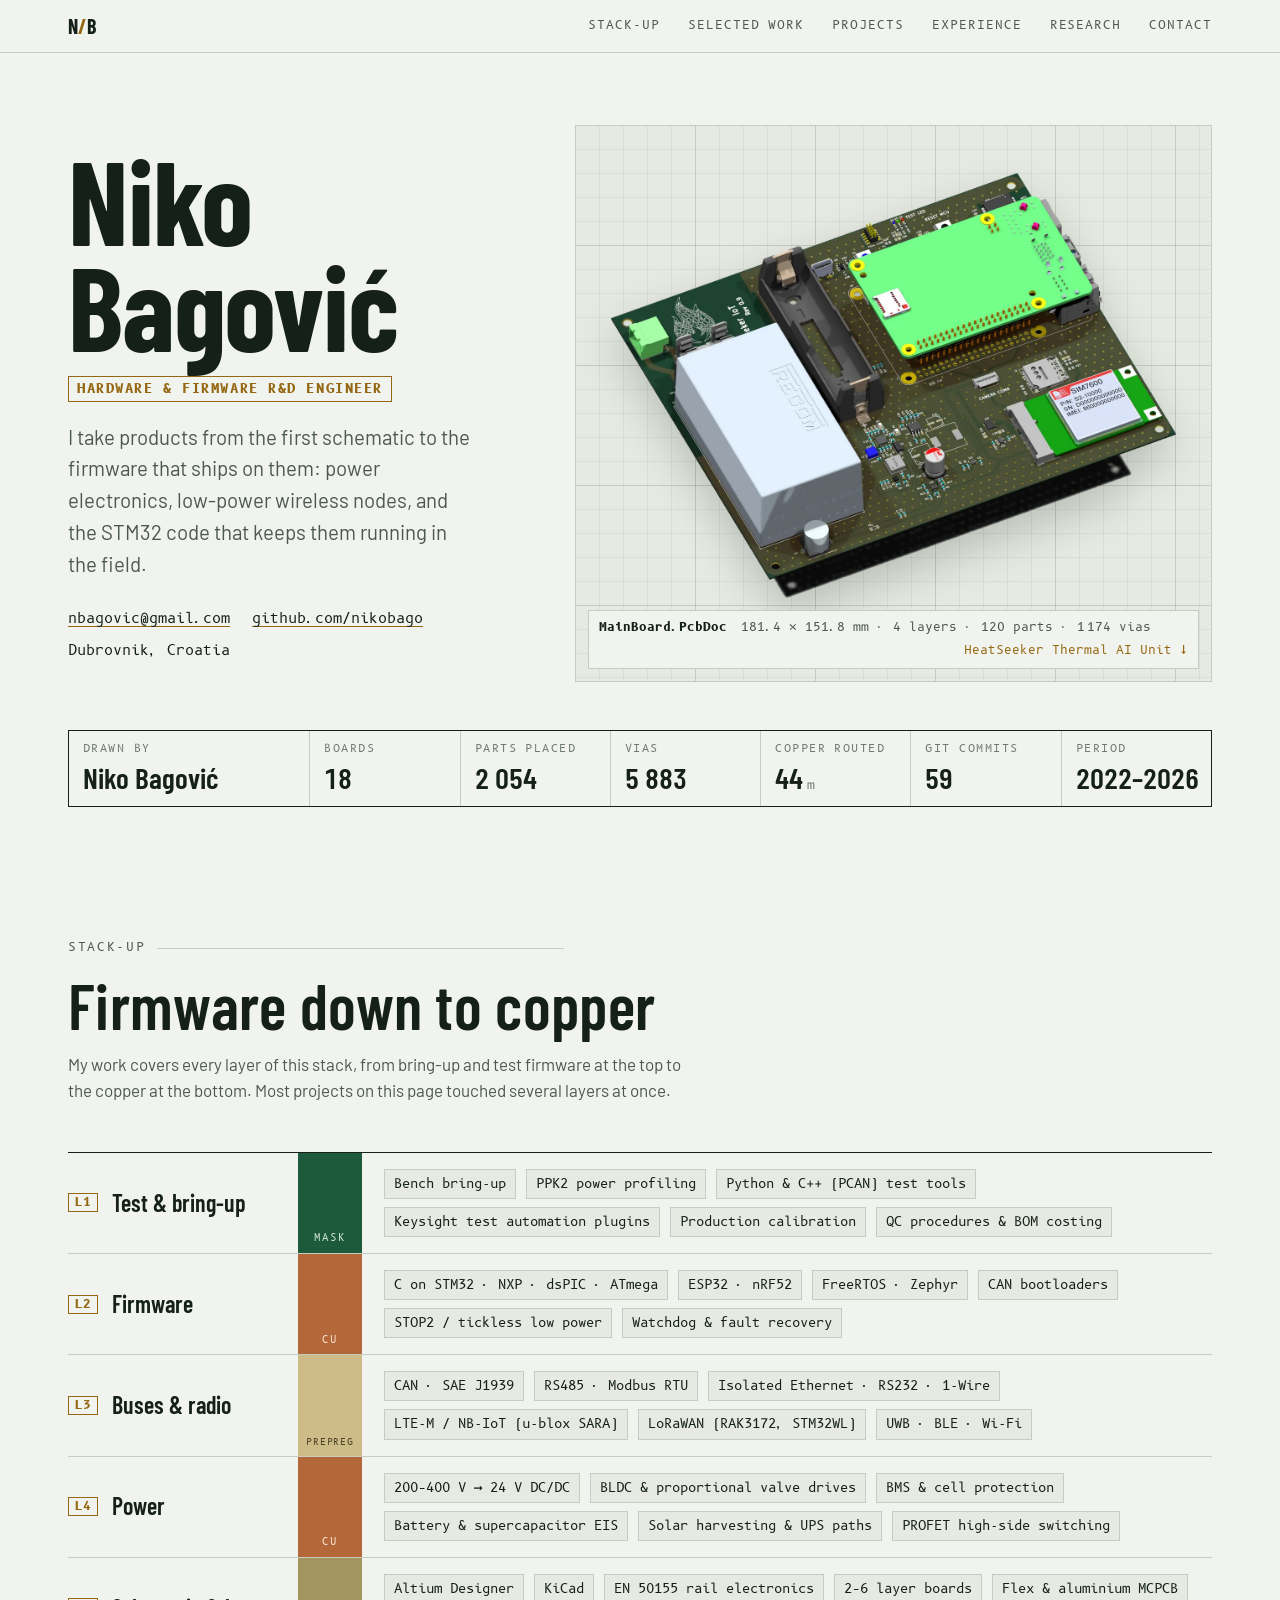
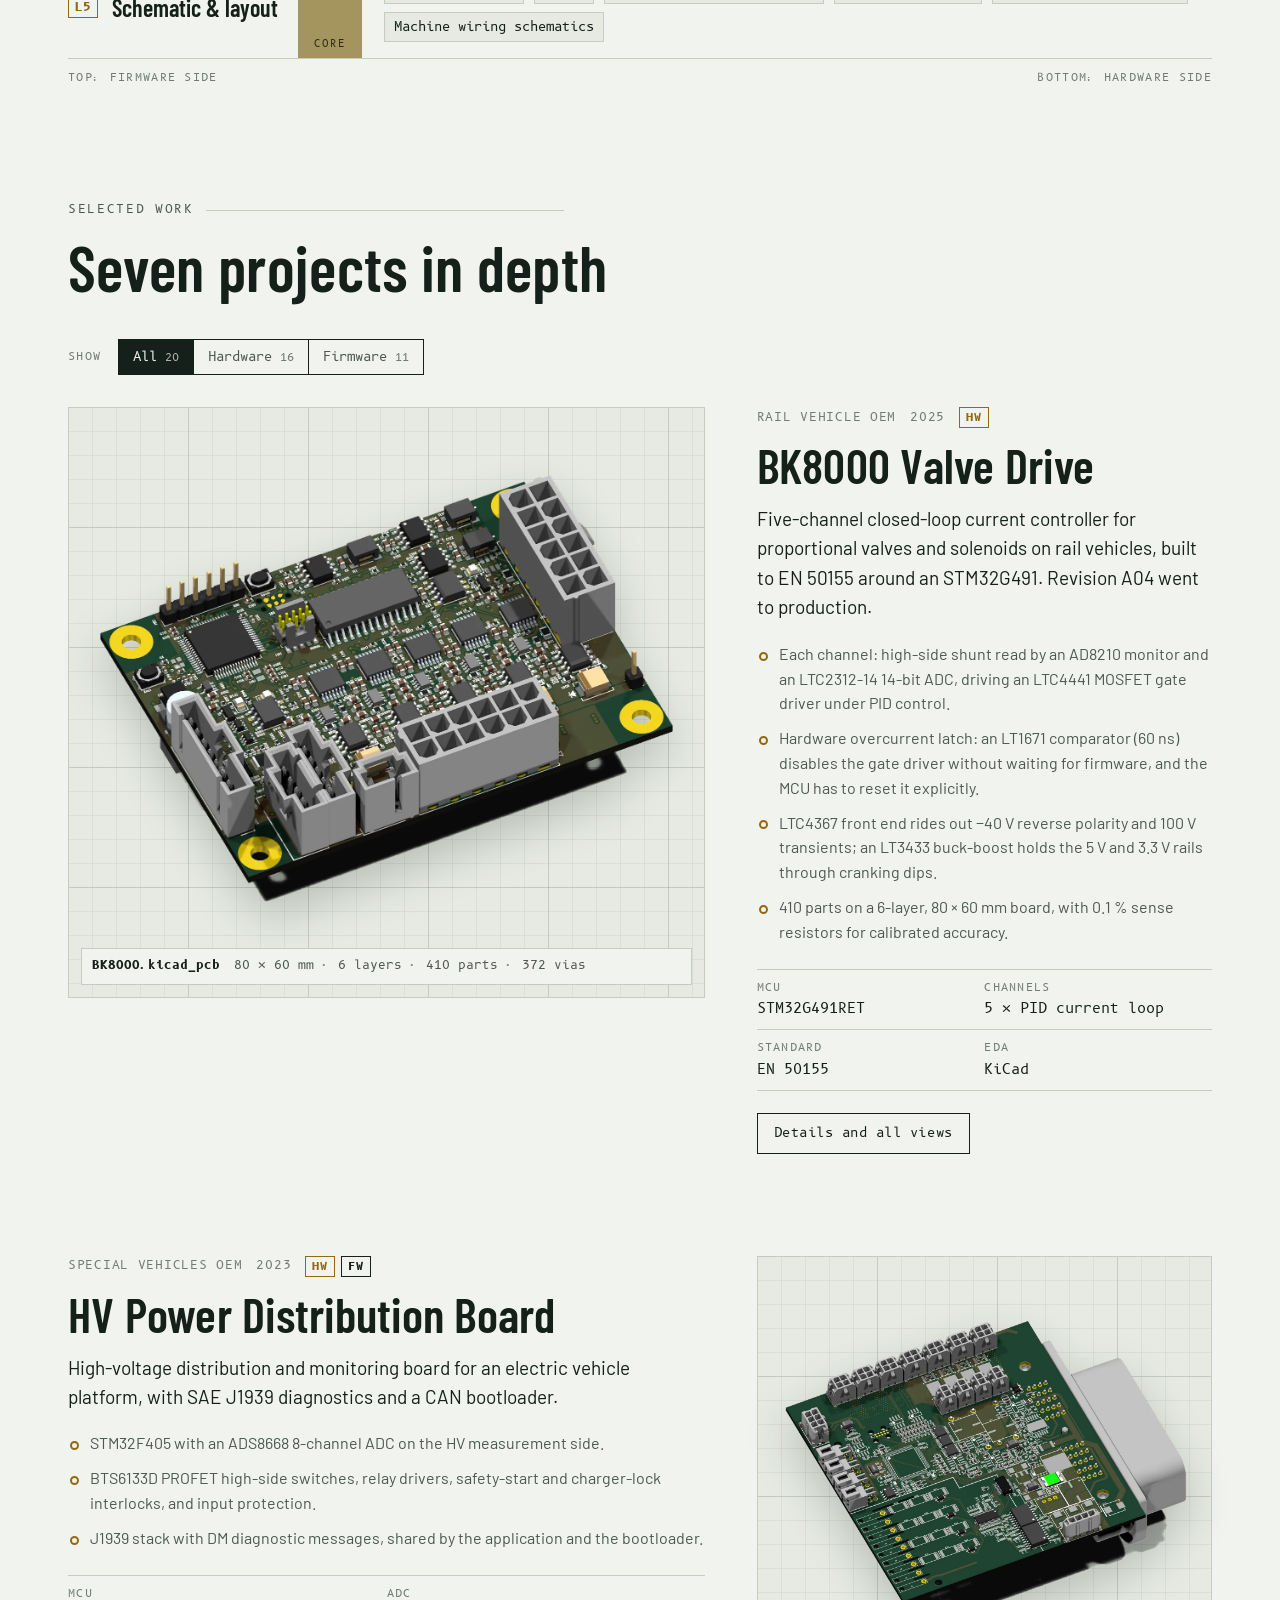
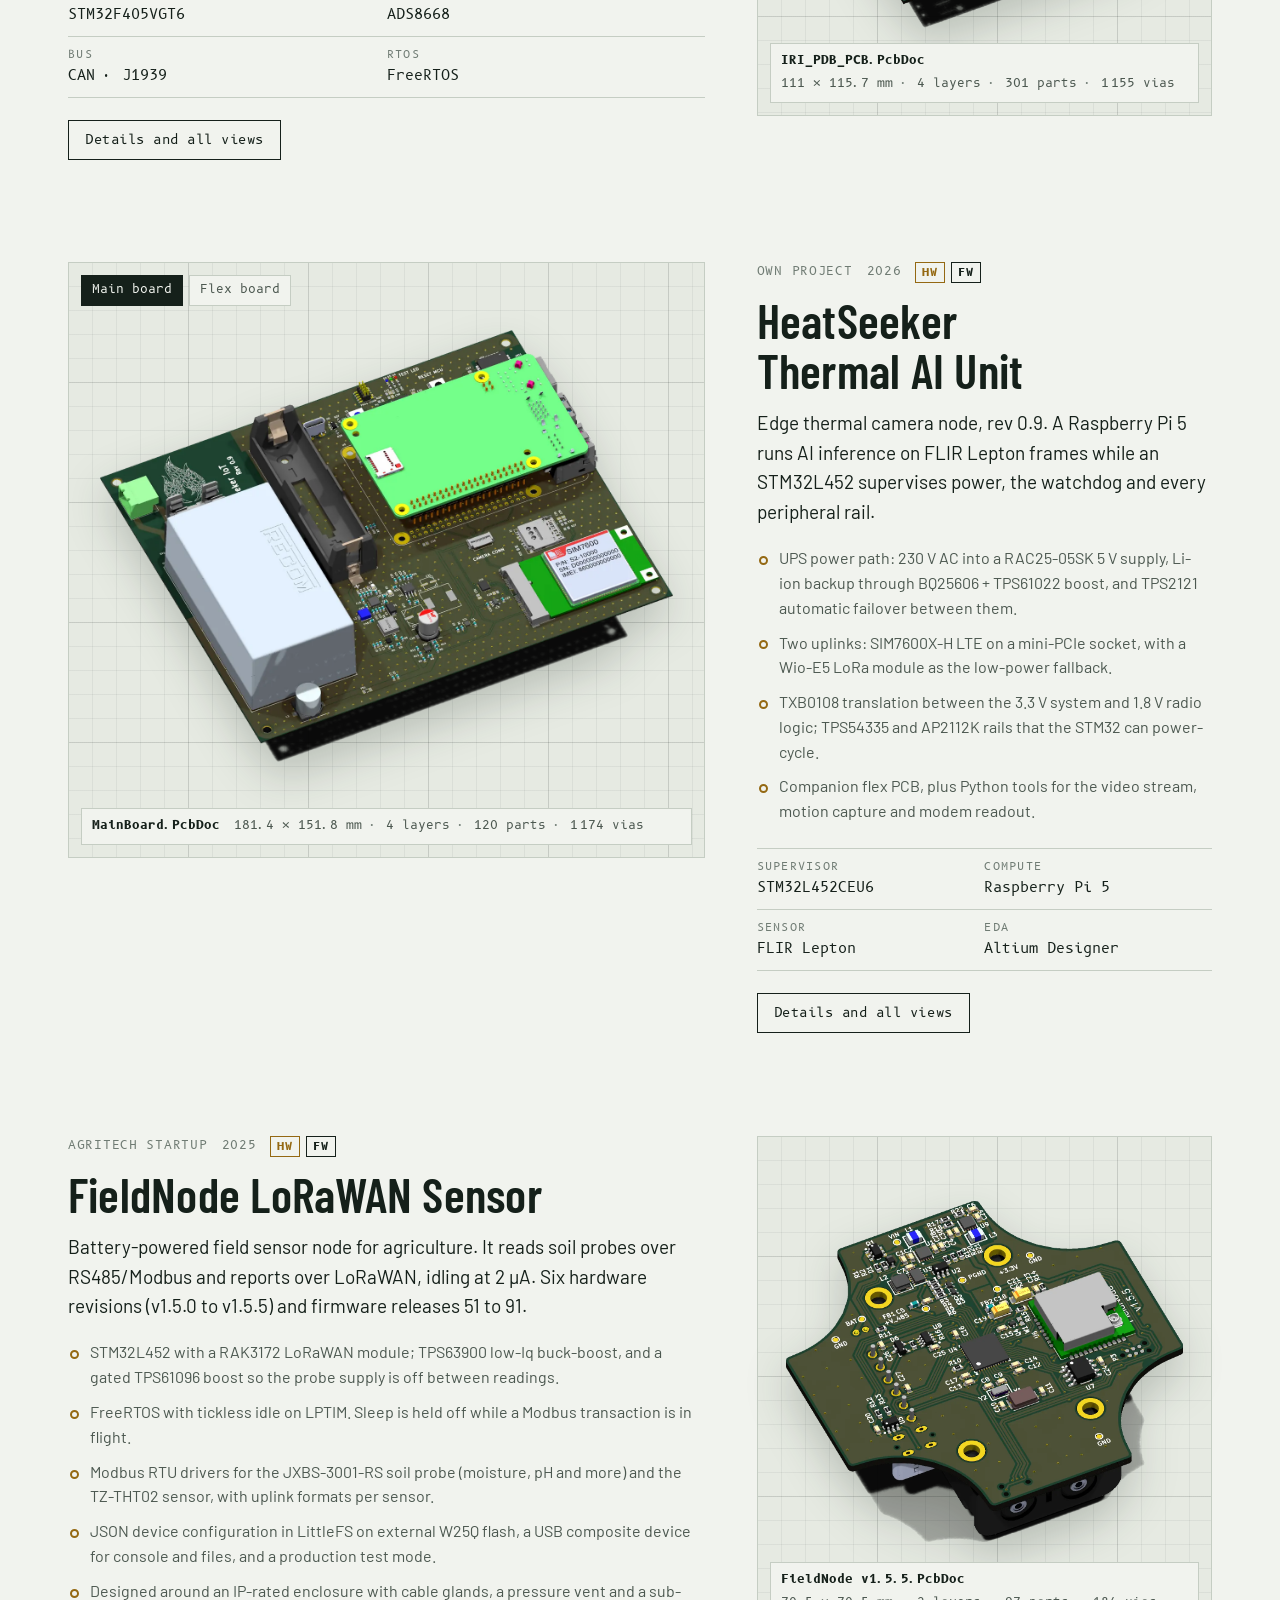
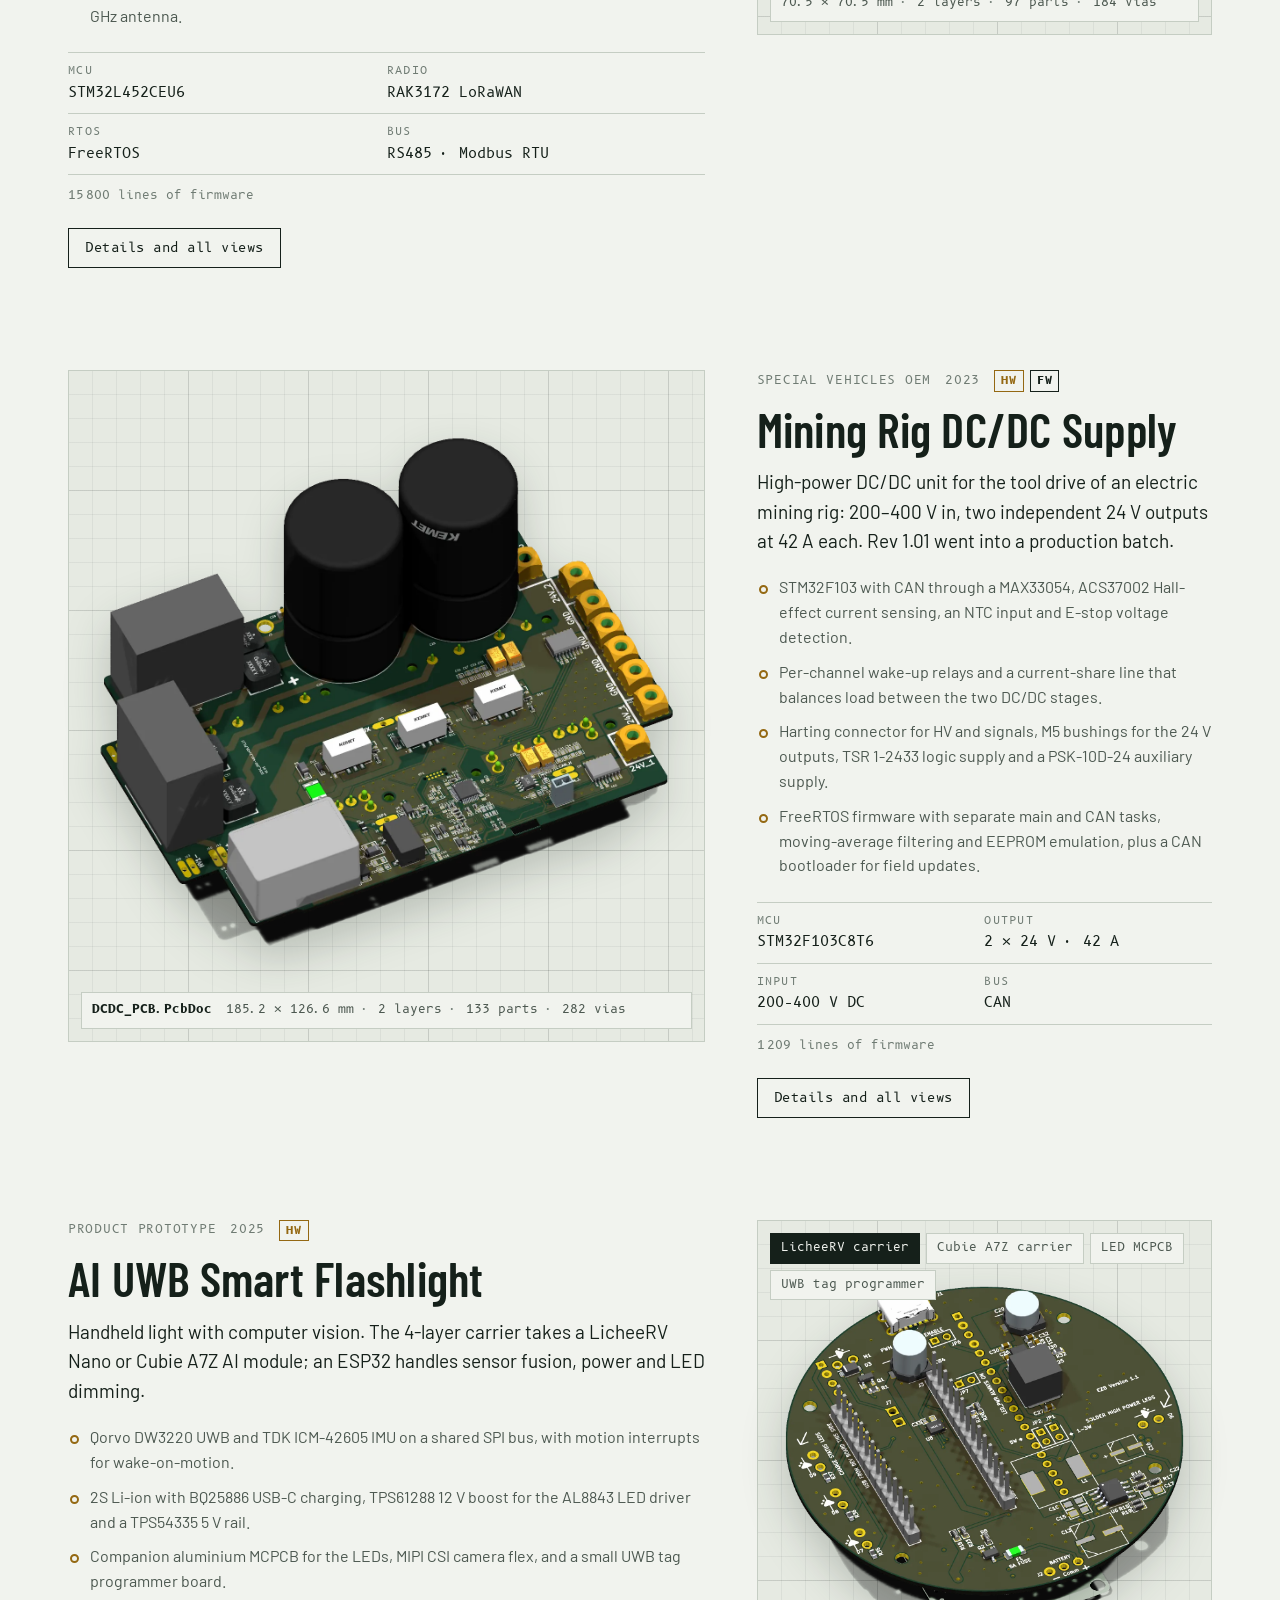
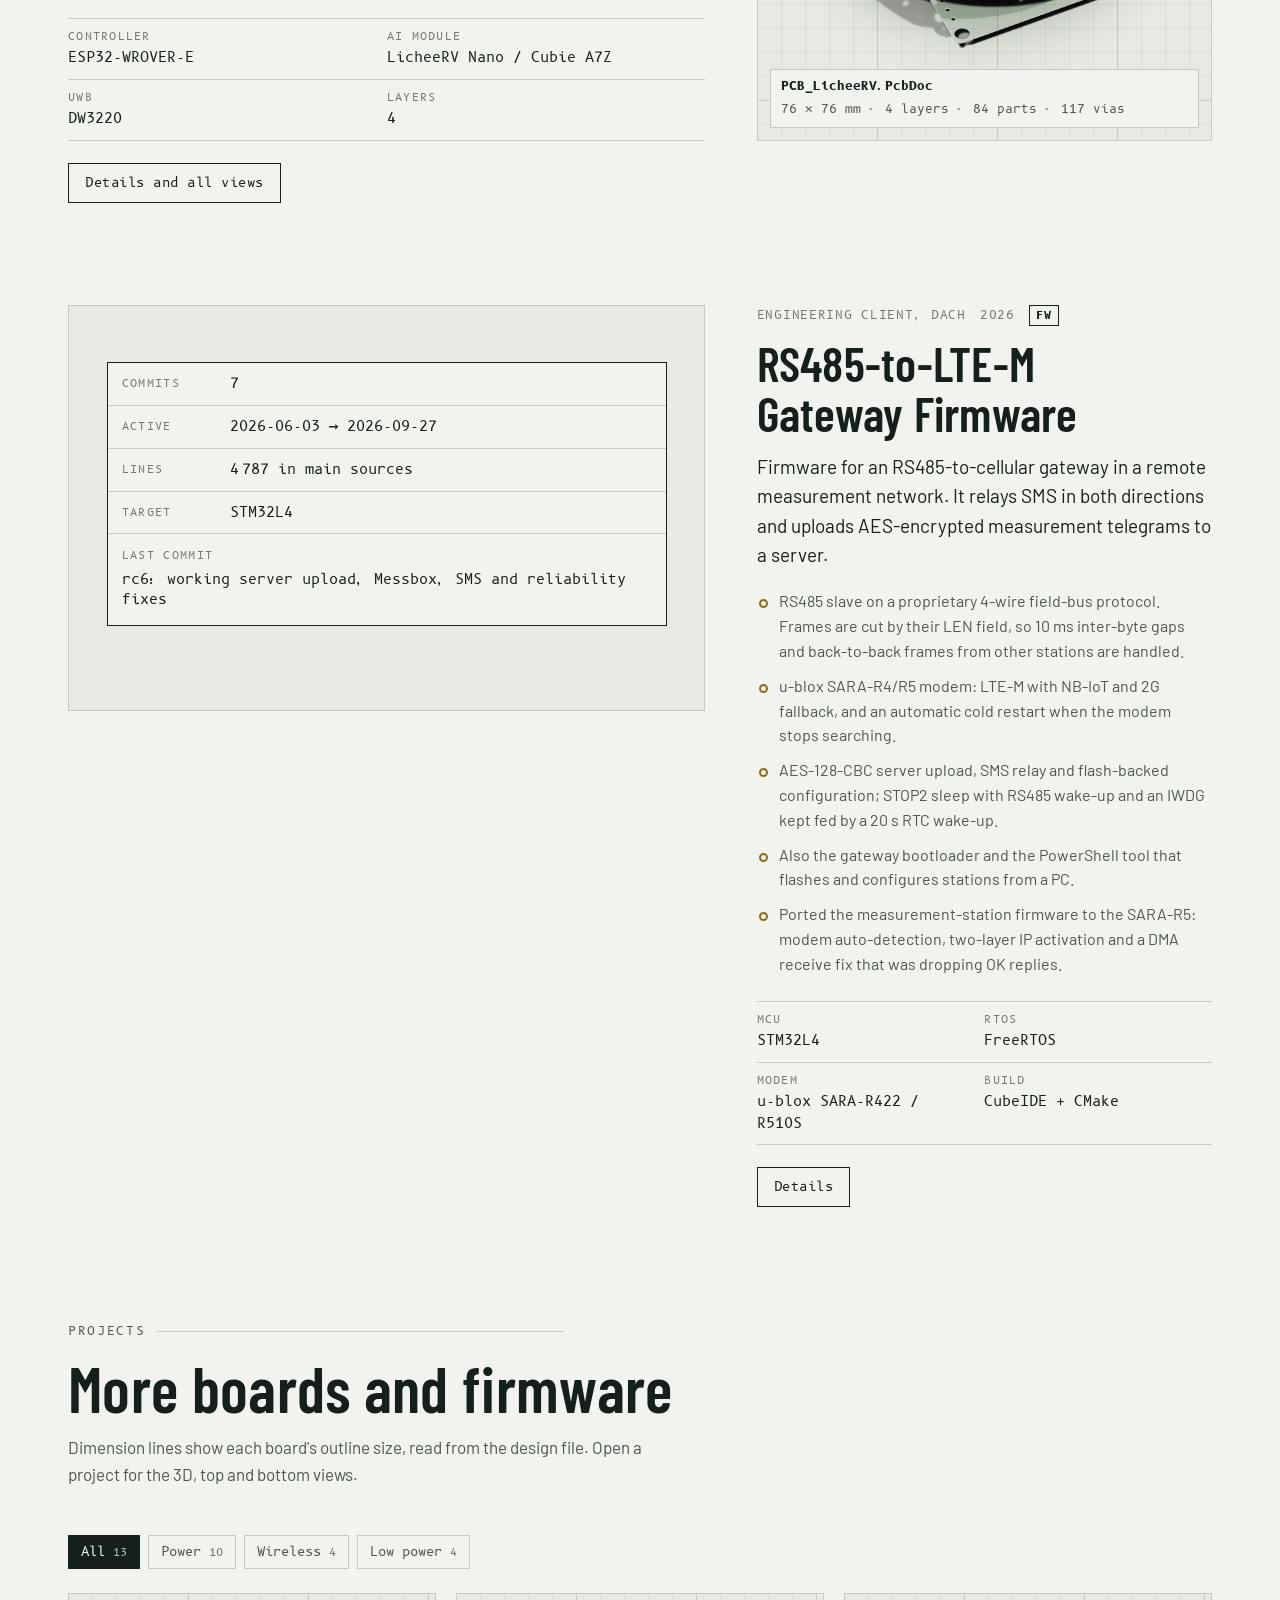
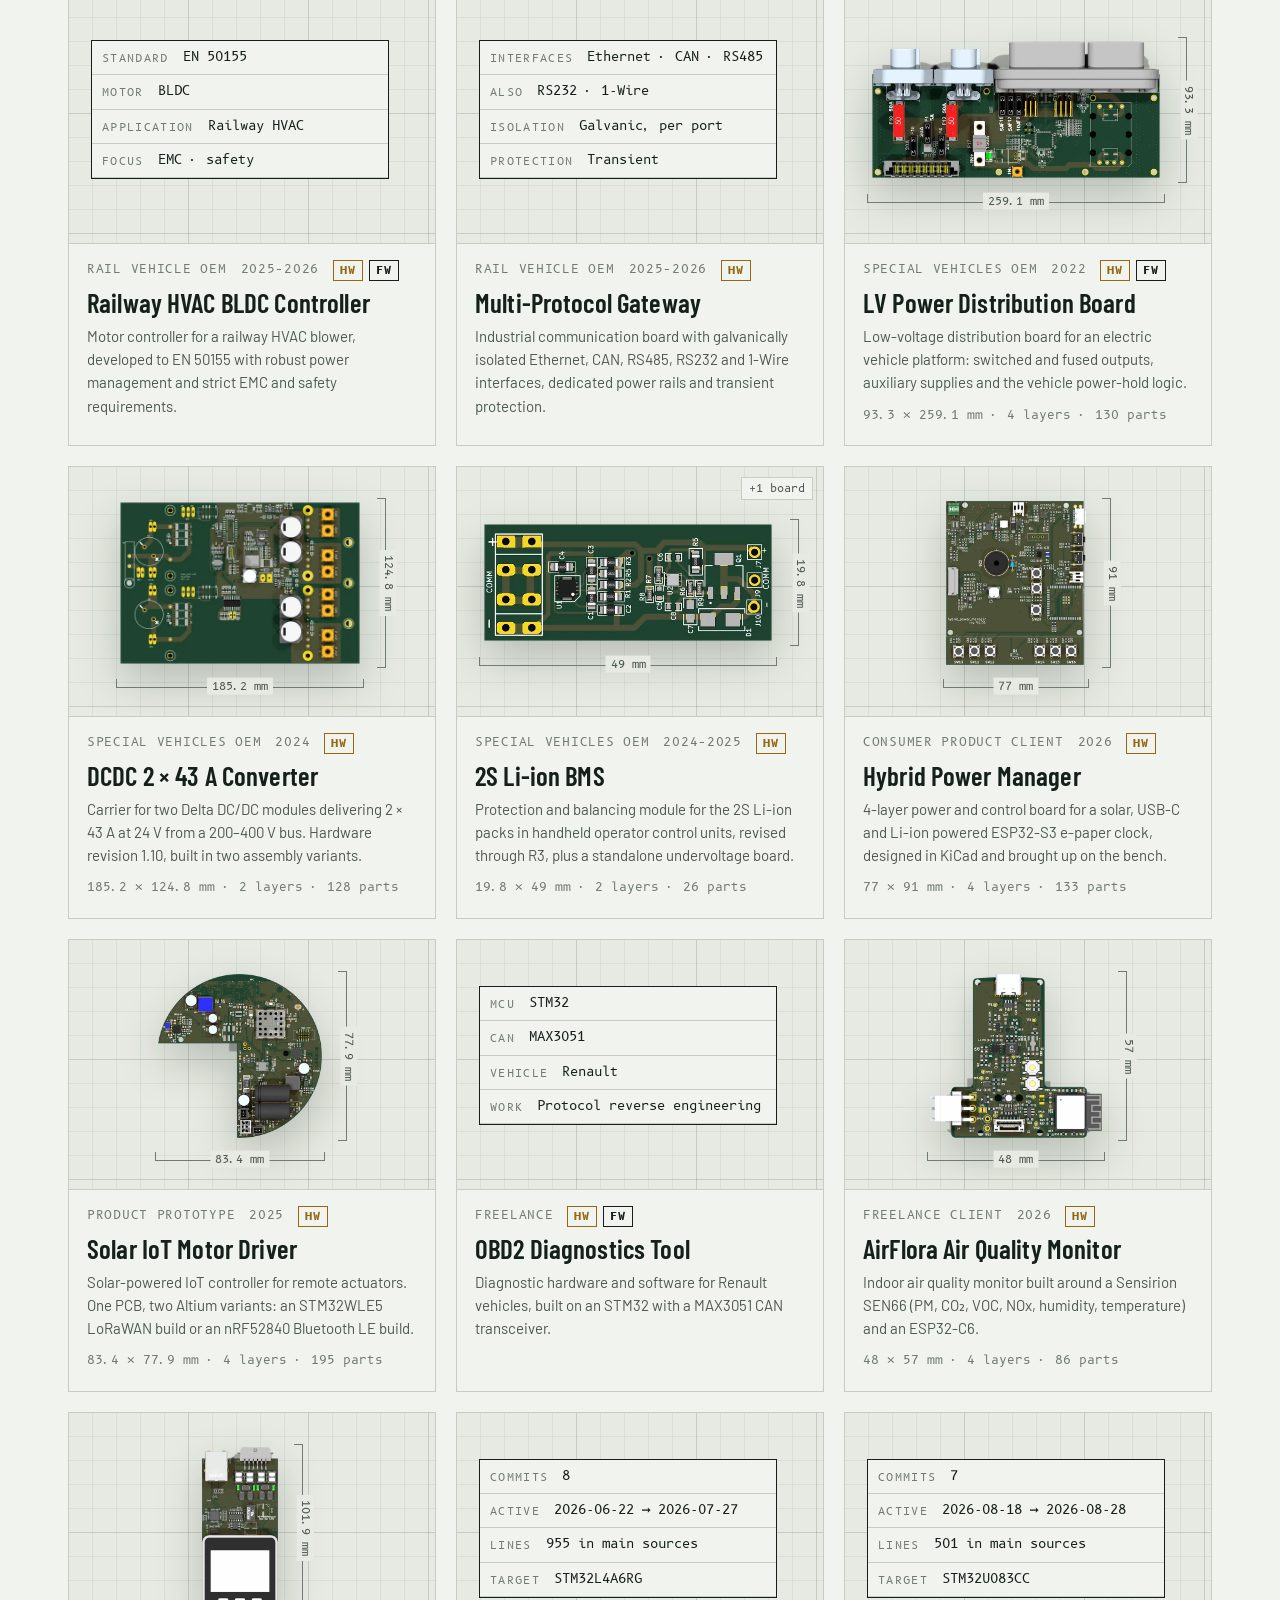
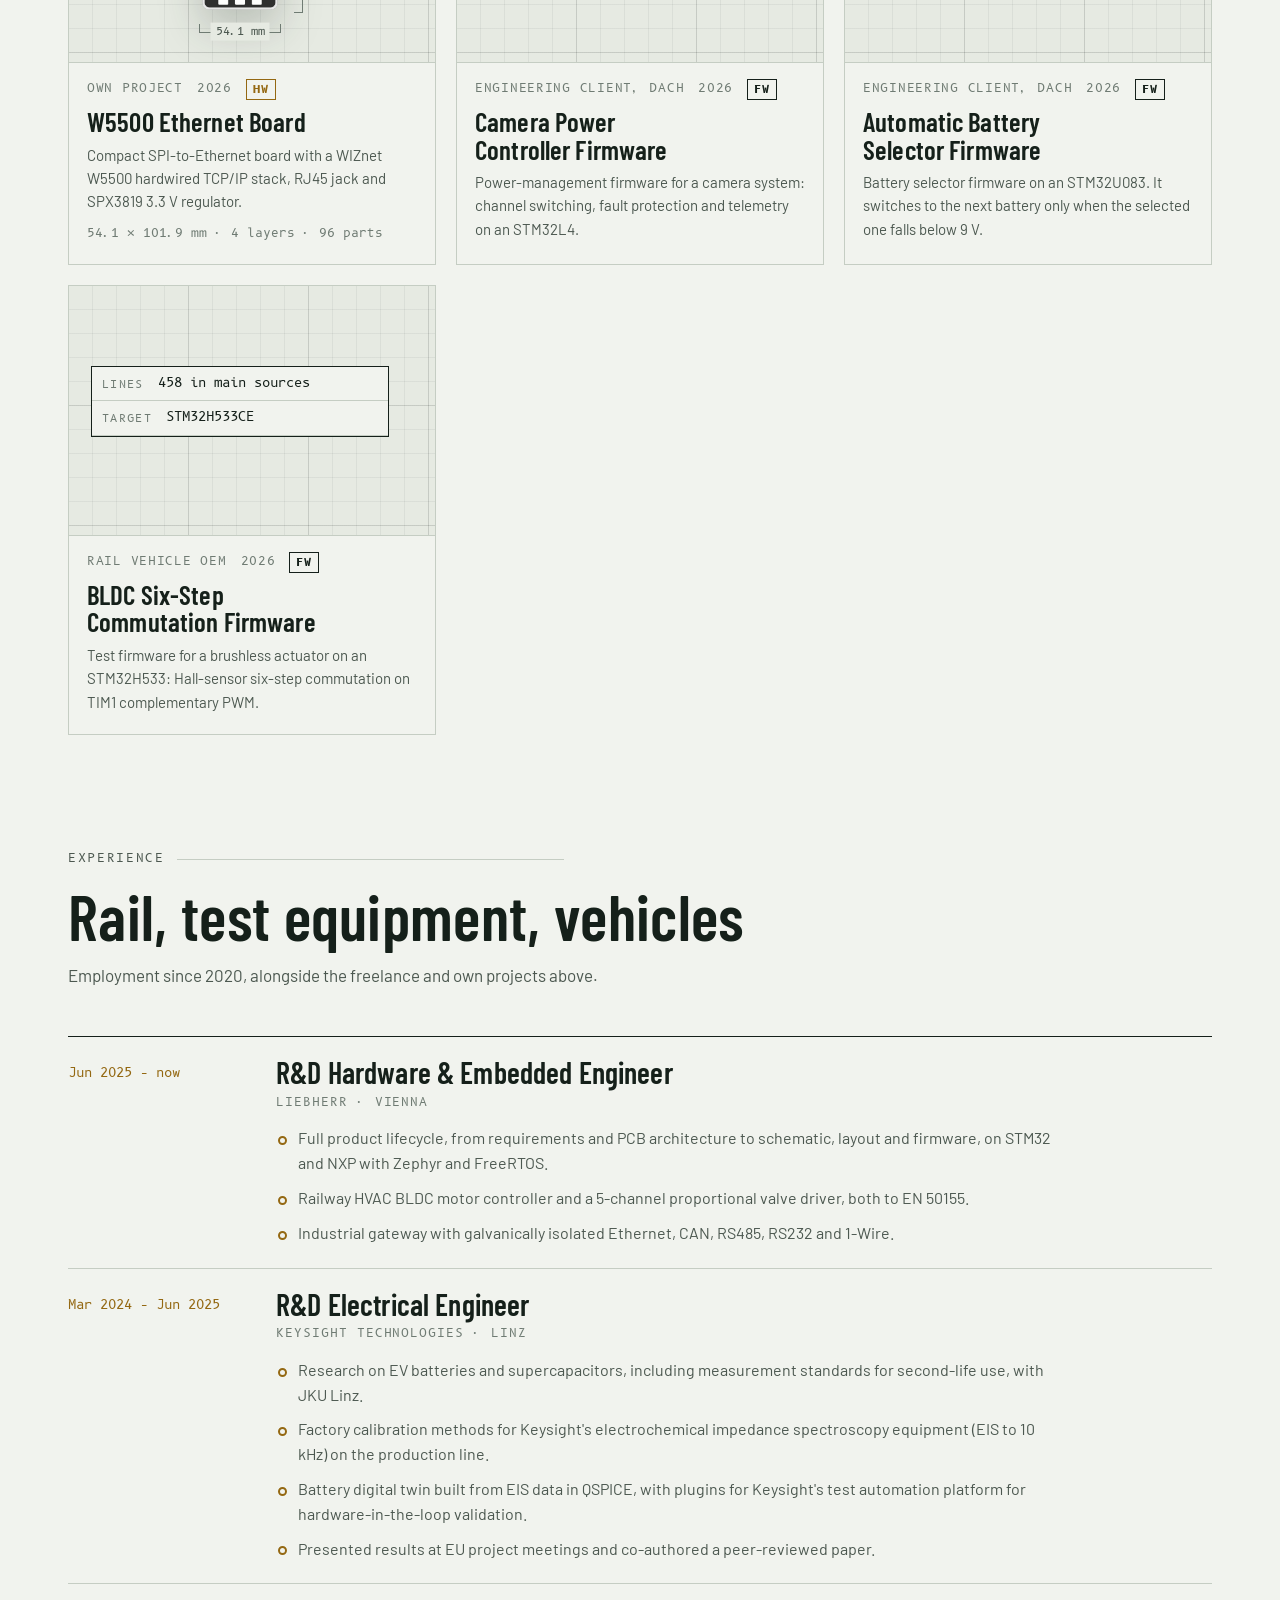
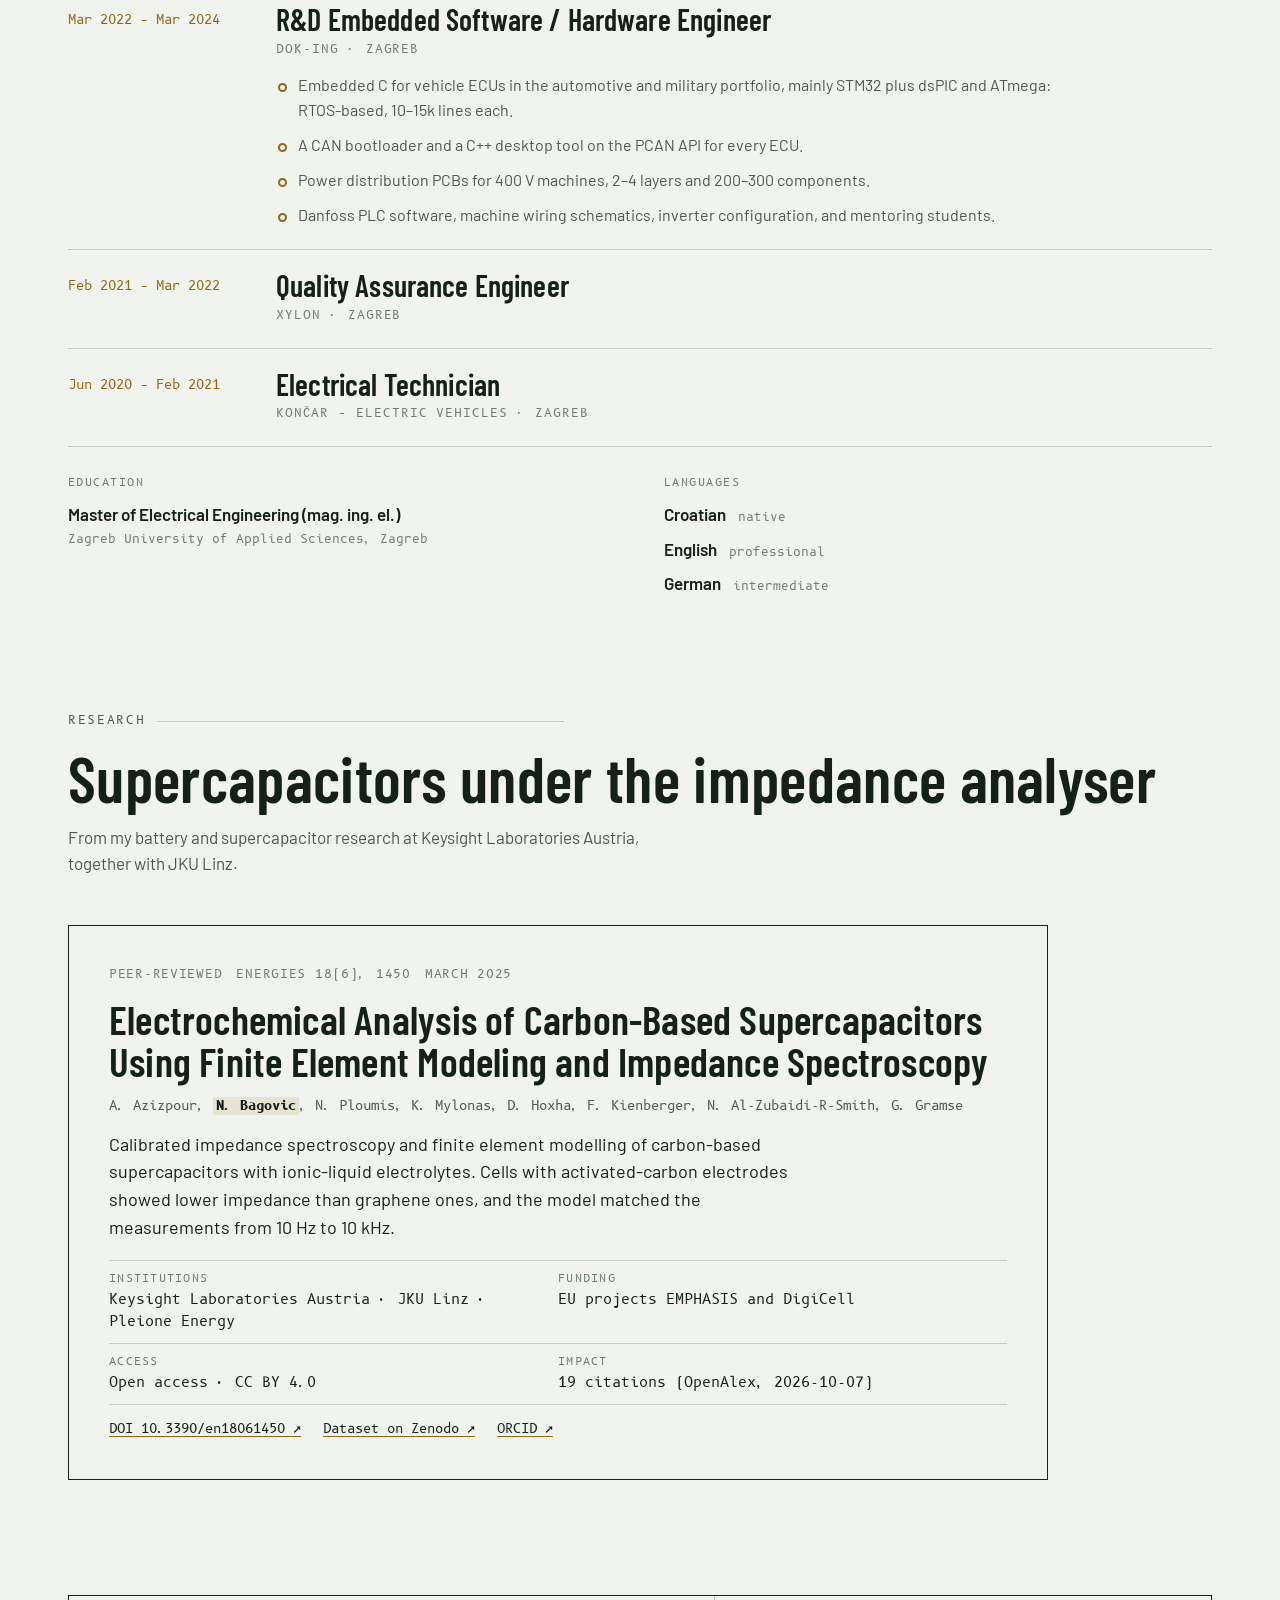
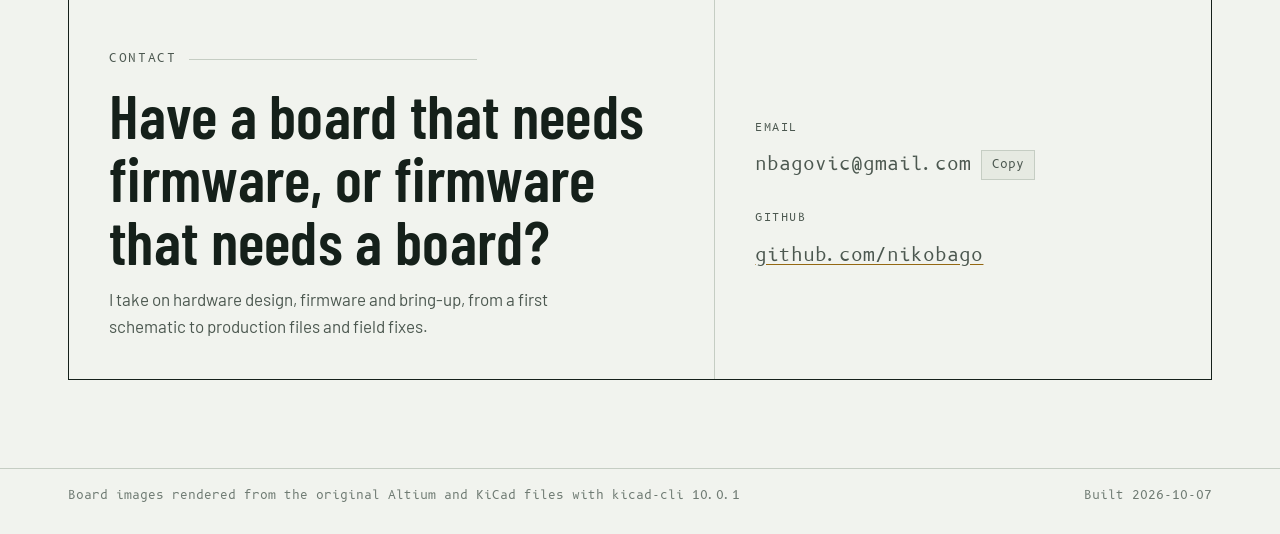
==== commit aa4bc214: "Update site sri 07.10.2026." ====
--- a/index.html
+++ b/index.html
@@ -129,7 +129,7 @@
 .hero { padding-block: clamp(36px, 6vw, 72px) 0; }
 .hero-grid { display: grid; grid-template-columns: minmax(0, 5fr) minmax(0, 7fr); gap: clamp(24px, 4vw, 56px); align-items: center; }
 .hero h1 { font-size: clamp(56px, 9.2vw, 132px); font-weight: 700; letter-spacing: -0.01em; line-height: 0.9; }
-.hero .role { font-family: var(--f-mono); font-size: 13px; letter-spacing: 0.12em; text-transform: uppercase; color: var(--accent); margin-top: 18px; }
+.hero .role { width: fit-content; padding: 2px 8px; font-family: var(--f-mono); font-size: 13px; letter-spacing: 0.12em; text-transform: uppercase; color: var(--accent); margin-top: 18px; }
 .hero .thesis { font-size: clamp(18px, 1.6vw, 21px); color: var(--ink-2); max-width: 34ch; margin-top: 20px; }
 .hero .links { display: flex; flex-wrap: wrap; gap: 10px 22px; margin-top: 28px; font-family: var(--f-mono); font-size: 14px; }
 .hero figure { margin: 0; position: relative; padding: clamp(16px, 3vw, 36px) clamp(12px, 2vw, 24px) 72px; border: 1px solid var(--rule); }
@@ -251,7 +251,7 @@
 .card-text .facts { font-family: var(--f-mono); font-size: 12px; color: var(--ink-3); margin-top: 4px; }
 .card-fw { width: 100%; display: grid; place-items: center; }
 .card-fw .fw-panel { font-size: 12.5px; }
-.card-fw .fw-rows > div { grid-template-columns: 76px minmax(0, 1fr); padding: 7px 10px; }
+.card-fw .fw-rows > div { grid-template-columns: max-content minmax(0, 1fr); gap: 14px; padding: 7px 10px; }
 .card-fw .fw-last { display: none; }
 
 [hidden] { display: none !important; }
@@ -497,7 +497,7 @@
         <p class="summary">Edge thermal camera node, rev 0.9. A Raspberry Pi 5 runs AI inference on FLIR Lepton frames while an STM32L452 supervises power, the watchdog and every peripheral rail.</p>
         <ul class="points"><li>UPS power path: 230 V AC into a RAC25-05SK 5 V supply, Li-ion backup through BQ25606 + TPS61022 boost, and TPS2121 automatic failover between them.</li><li>Two uplinks: SIM7600X-H LTE on a mini-PCIe socket, with a Wio-E5 LoRa module as the low-power fallback.</li><li>TXB0108 translation between the 3.3 V system and 1.8 V radio logic; TPS54335 and AP2112K rails that the STM32 can power-cycle.</li><li>Companion flex PCB, plus Python tools for the video stream, motion capture and modem readout.</li></ul>
         <dl class="specs"><div><dt>Supervisor</dt><dd>STM32L452CEU6</dd></div><div><dt>Compute</dt><dd>Raspberry Pi 5</dd></div><div><dt>Sensor</dt><dd>FLIR Lepton</dd></div><div><dt>EDA</dt><dd>Altium Designer</dd></div></dl>
-        <p class="fw-line facts"><span>4 commits</span></p>
+        
         <button type="button" class="more" data-open="thermal">Details and all views</button>
       </div>
     </article>
@@ -514,10 +514,10 @@
       </div>
     </article>
     <article class="feat both" id="dcdc400" data-role="HW FW">
-      <div class="feat-visual grid-bg"><img class="feat-img" src="assets/boards/dcdc400-iso.webp" width="1356" height="1206" alt="Mining Rig Tool-Drive PSU, 3D render" loading="lazy" decoding="async"><div class="callout"><span class="file">DCDC_PCB.PcbDoc</span><span class="facts"><span>185.2 × 126.6 mm</span><span>2 layers</span><span>133 parts</span><span>282 vias</span></span></div></div><div class="feat-visual fw-visual fw-alt"><div class="fw-panel" aria-label="Firmware facts"><div class="fw-rows"><div><span class="k">lines</span><span class="v">1 209 in main sources</span></div><div><span class="k">target</span><span class="v">STM32F103C8T6</span></div></div></div></div>
+      <div class="feat-visual grid-bg"><img class="feat-img" src="assets/boards/dcdc400-iso.webp" width="1356" height="1206" alt="Mining Rig DC/DC Supply, 3D render" loading="lazy" decoding="async"><div class="callout"><span class="file">DCDC_PCB.PcbDoc</span><span class="facts"><span>185.2 × 126.6 mm</span><span>2 layers</span><span>133 parts</span><span>282 vias</span></span></div></div><div class="feat-visual fw-visual fw-alt"><div class="fw-panel" aria-label="Firmware facts"><div class="fw-rows"><div><span class="k">lines</span><span class="v">1 209 in main sources</span></div><div><span class="k">target</span><span class="v">STM32F103C8T6</span></div></div></div></div>
       <div class="feat-text">
         <p class="meta"><span>Special vehicles OEM</span><span>2023</span><span class="role role-hw" title="Hardware">HW</span><span class="role role-fw" title="Firmware">FW</span></p>
-        <h3>Mining Rig Tool-Drive PSU</h3>
+        <h3>Mining Rig DC/DC Supply</h3>
         <p class="summary">High-power DC/DC unit for the tool drive of an electric mining rig: 200–400 V in, two independent 24 V outputs at 42 A each. Rev 1.01 went into a production batch.</p>
         <ul class="points"><li>STM32F103 with CAN through a MAX33054, ACS37002 Hall-effect current sensing, an NTC input and E-stop voltage detection.</li><li>Per-channel wake-up relays and a current-share line that balances load between the two DC/DC stages.</li><li>Harting connector for HV and signals, M5 bushings for the 24 V outputs, TSR 1-2433 logic supply and a PSK-10D-24 auxiliary supply.</li><li>FreeRTOS firmware with separate main and CAN tasks, moving-average filtering and EEPROM emulation, plus a CAN bootloader for field updates.</li></ul>
         <dl class="specs"><div><dt>MCU</dt><dd>STM32F103C8T6</dd></div><div><dt>Output</dt><dd>2 × 24 V · 42 A</dd></div><div><dt>Input</dt><dd>200–400 V DC</dd></div><div><dt>Bus</dt><dd>CAN</dd></div></dl>
@@ -587,7 +587,7 @@
         <div class="card-text">
           <p class="meta"><span>Special vehicles OEM</span><span>2022</span><span class="role role-hw" title="Hardware">HW</span><span class="role role-fw" title="Firmware">FW</span></p>
           <h3>LV Power Distribution Board</h3>
-          <p>Low-voltage distribution board for the same platform: switched and fused outputs, auxiliary supplies and the vehicle power-hold logic.</p>
+          <p>Low-voltage distribution board for an electric vehicle platform: switched and fused outputs, auxiliary supplies and the vehicle power-hold logic.</p>
           <p class="facts"><span>93.3 × 259.1 mm</span><span>4 layers</span><span>130 parts</span></p>
         </div>
       </article>
@@ -597,7 +597,7 @@
         <div class="card-text">
           <p class="meta"><span>Special vehicles OEM</span><span>2024</span><span class="role role-hw" title="Hardware">HW</span></p>
           <h3>DCDC 2 × 43 A Converter</h3>
-          <p>Carrier for two Delta DC/DC modules delivering 2 × 43 A at 24 V from a 200–400 V bus. Hardware revision 1.10, built as PermSys and LightsTool variants.</p>
+          <p>Carrier for two Delta DC/DC modules delivering 2 × 43 A at 24 V from a 200–400 V bus. Hardware revision 1.10, built in two assembly variants.</p>
           <p class="facts"><span>185.2 × 124.8 mm</span><span>2 layers</span><span>128 parts</span></p>
         </div>
       </article>
@@ -607,7 +607,7 @@
         <div class="card-text">
           <p class="meta"><span>Special vehicles OEM</span><span>2024–2025</span><span class="role role-hw" title="Hardware">HW</span></p>
           <h3>2S Li-ion BMS</h3>
-          <p>Protection and balancing module for the 2S Li-ion packs in the Macro and Micro operator control units, revised through R3, plus a standalone undervoltage board.</p>
+          <p>Protection and balancing module for the 2S Li-ion packs in handheld operator control units, revised through R3, plus a standalone undervoltage board.</p>
           <p class="facts"><span>19.8 × 49 mm</span><span>2 layers</span><span>26 parts</span></p>
         </div>
       </article>
@@ -622,11 +622,11 @@
         </div>
       </article>
       <article class="card" data-tags="hardware wireless power low-power" data-role="HW">
-        <button type="button" class="card-hit" data-open="sunbull" aria-label="Open Solar Driver: LoRaWAN / BLE Motor Controller"></button>
+        <button type="button" class="card-hit" data-open="sunbull" aria-label="Open Solar IoT Motor Driver"></button>
         <div class="card-visual grid-bg"><figure class="dim"><div class="dim-box"><img src="assets/boards/sunbull-top-sm.webp" width="1094" height="1100" alt="V1 2025, top view" loading="lazy" decoding="async"><span class="dim-x"><b>83.4 mm</b></span><span class="dim-y"><b>77.9 mm</b></span></div></figure></div>
         <div class="card-text">
           <p class="meta"><span>Product prototype</span><span>2025</span><span class="role role-hw" title="Hardware">HW</span></p>
-          <h3>Solar Driver: LoRaWAN / BLE Motor Controller</h3>
+          <h3>Solar IoT Motor Driver</h3>
           <p>Solar-powered IoT controller for remote actuators. One PCB, two Altium variants: an STM32WLE5 LoRaWAN build or an nRF52840 Bluetooth LE build.</p>
           <p class="facts"><span>83.4 × 77.9 mm</span><span>4 layers</span><span>195 parts</span></p>
         </div>
@@ -769,7 +769,7 @@
   </div>
 </dialog>
 
-<script type="application/json" id="data">{"thermal": {"title": "HeatSeeker Thermal AI Unit", "client": "Own project", "year": "2026", "role": ["HW", "FW"], "summary": "Edge thermal camera node, rev 0.9. A Raspberry Pi 5 runs AI inference on FLIR Lepton frames while an STM32L452 supervises power, the watchdog and every peripheral rail.", "points": ["UPS power path: 230 V AC into a RAC25-05SK 5 V supply, Li-ion backup through BQ25606 + TPS61022 boost, and TPS2121 automatic failover between them.", "Two uplinks: SIM7600X-H LTE on a mini-PCIe socket, with a Wio-E5 LoRa module as the low-power fallback.", "TXB0108 translation between the 3.3 V system and 1.8 V radio logic; TPS54335 and AP2112K rails that the STM32 can power-cycle.", "Companion flex PCB, plus Python tools for the video stream, motion capture and modem readout."], "specs": {"Supervisor": "STM32L452CEU6", "Compute": "Raspberry Pi 5", "Sensor": "FLIR Lepton", "EDA": "Altium Designer"}, "boards": [{"label": "Main board", "stats": {"w_mm": 181.4, "h_mm": 151.8, "layers": 4, "parts": 120, "pads": 560, "vias": 1174, "tracks": 897, "track_m": 2.74, "nets": 0, "file": "MainBoard.PcbDoc"}, "rot": false, "views": {"iso": "assets/boards/thermal-main-iso.webp", "top": "assets/boards/thermal-main-top.webp", "bottom": "assets/boards/thermal-main-bottom.webp"}}, {"label": "Flex board", "stats": {"w_mm": 5.5, "h_mm": 150.0, "layers": 2, "parts": 2, "pads": 20, "vias": 0, "tracks": 21, "track_m": 1.47, "nets": 0, "file": "flex.PcbDoc"}, "rot": true, "views": {"iso": "assets/boards/thermal-flex-iso.webp", "top": "assets/boards/thermal-flex-top.webp", "bottom": "assets/boards/thermal-flex-bottom.webp"}}], "fw": {"git": {"commits": 4, "first": "2026-03-29", "last": "2026-04-04", "last_subject": "gerge branch 'main' of https://github.com/nikobago/thermal_ai_unit"}}, "schematic": null, "link": null}, "valve": {"title": "BK8000 Valve Drive", "client": "Rail vehicle OEM", "year": "2025", "role": ["HW"], "summary": "Five-channel closed-loop current controller for proportional valves and solenoids on rail vehicles, built to EN 50155 around an STM32G491. Revision A04 went to production.", "points": ["Each channel: high-side shunt read by an AD8210 monitor and an LTC2312-14 14-bit ADC, driving an LTC4441 MOSFET gate driver under PID control.", "Hardware overcurrent latch: an LT1671 comparator (60 ns) disables the gate driver without waiting for firmware, and the MCU has to reset it explicitly.", "LTC4367 front end rides out −40 V reverse polarity and 100 V transients; an LT3433 buck-boost holds the 5 V and 3.3 V rails through cranking dips.", "410 parts on a 6-layer, 80 × 60 mm board, with 0.1 % sense resistors for calibrated accuracy."], "specs": {"MCU": "STM32G491RET", "Channels": "5 × PID current loop", "Standard": "EN 50155", "EDA": "KiCad"}, "boards": [{"label": "rev A04", "stats": {"w_mm": 80.0, "h_mm": 60.0, "layers": 6, "parts": 410, "pads": 1176, "vias": 372, "tracks": 3807, "track_m": 6.43, "nets": 258, "file": "BK8000.kicad_pcb"}, "rot": false, "views": {"iso": "assets/boards/valve-iso.webp", "top": "assets/boards/valve-top.webp", "bottom": "assets/boards/valve-bottom.webp"}}], "fw": {"git": {"commits": 3, "first": "2025-11-25", "last": "2025-12-17", "last_subject": "Update README.md"}}, "schematic": null, "link": null}, "lte-gateway": {"title": "RS485-to-LTE-M Gateway Firmware", "client": "Engineering client, DACH", "year": "2026", "role": ["FW"], "summary": "Firmware for an RS485-to-cellular gateway in a remote measurement network. It relays SMS in both directions and uploads AES-encrypted measurement telegrams to a server.", "points": ["RS485 slave on a proprietary 4-wire field-bus protocol. Frames are cut by their LEN field, so 10 ms inter-byte gaps and back-to-back frames from other stations are handled.", "u-blox SARA-R4/R5 modem: LTE-M with NB-IoT and 2G fallback, and an automatic cold restart when the modem stops searching.", "AES-128-CBC server upload, SMS relay and flash-backed configuration; STOP2 sleep with RS485 wake-up and an IWDG kept fed by a 20 s RTC wake-up.", "Also the gateway bootloader and the PowerShell tool that flashes and configures stations from a PC.", "Ported the measurement-station firmware to the SARA-R5: modem auto-detection, two-layer IP activation and a DMA receive fix that was dropping OK replies."], "specs": {"MCU": "STM32L4", "RTOS": "FreeRTOS", "Modem": "u-blox SARA-R422 / R510S", "Build": "CubeIDE + CMake"}, "boards": [], "fw": {"lines": 4787, "git": {"commits": 7, "repos": 4, "first": "2026-06-03", "last": "2026-09-27", "last_subject": "rc6: working server upload, Messbox, SMS and reliability fixes"}}, "schematic": null, "link": null}, "fieldnode": {"title": "FieldNode LoRaWAN Sensor", "client": "Agritech startup", "year": "2025", "role": ["HW", "FW"], "summary": "Battery-powered field sensor node for agriculture. It reads soil probes over RS485/Modbus and reports over LoRaWAN, idling at 2 µA. Six hardware revisions (v1.5.0 to v1.5.5) and firmware releases 51 to 91.", "points": ["STM32L452 with a RAK3172 LoRaWAN module; TPS63900 low-Iq buck-boost, and a gated TPS61096 boost so the probe supply is off between readings.", "FreeRTOS with tickless idle on LPTIM. Sleep is held off while a Modbus transaction is in flight.", "Modbus RTU drivers for the JXBS-3001-RS soil probe (moisture, pH and more) and the TZ-THT02 sensor, with uplink formats per sensor.", "JSON device configuration in LittleFS on external W25Q flash, a USB composite device for console and files, and a production test mode.", "Designed around an IP-rated enclosure with cable glands, a pressure vent and a sub-GHz antenna."], "specs": {"MCU": "STM32L452CEU6", "Radio": "RAK3172 LoRaWAN", "RTOS": "FreeRTOS", "Bus": "RS485 · Modbus RTU"}, "boards": [{"label": "v1.5.5", "stats": {"w_mm": 70.5, "h_mm": 70.5, "layers": 2, "parts": 97, "pads": 359, "vias": 184, "tracks": 1117, "track_m": 1.68, "nets": 0, "file": "FieldNode v1.5.5.PcbDoc"}, "rot": false, "views": {"iso": "assets/boards/fieldnode-iso.webp", "top": "assets/boards/fieldnode-top.webp", "bottom": "assets/boards/fieldnode-bottom.webp"}}], "fw": {"lines": 15800}, "schematic": null, "link": null}, "dcdc400": {"title": "Mining Rig Tool-Drive PSU", "client": "Special vehicles OEM", "year": "2023", "role": ["HW", "FW"], "summary": "High-power DC/DC unit for the tool drive of an electric mining rig: 200–400 V in, two independent 24 V outputs at 42 A each. Rev 1.01 went into a production batch.", "points": ["STM32F103 with CAN through a MAX33054, ACS37002 Hall-effect current sensing, an NTC input and E-stop voltage detection.", "Per-channel wake-up relays and a current-share line that balances load between the two DC/DC stages.", "Harting connector for HV and signals, M5 bushings for the 24 V outputs, TSR 1-2433 logic supply and a PSK-10D-24 auxiliary supply.", "FreeRTOS firmware with separate main and CAN tasks, moving-average filtering and EEPROM emulation, plus a CAN bootloader for field updates."], "specs": {"MCU": "STM32F103C8T6", "Output": "2 × 24 V · 42 A", "Input": "200–400 V DC", "Bus": "CAN"}, "boards": [{"label": "Rev 1.01", "stats": {"w_mm": 185.2, "h_mm": 126.6, "layers": 2, "parts": 133, "pads": 517, "vias": 282, "tracks": 1184, "track_m": 3.38, "nets": 0, "file": "DCDC_PCB.PcbDoc"}, "rot": false, "views": {"iso": "assets/boards/dcdc400-iso.webp", "top": "assets/boards/dcdc400-top.webp", "bottom": "assets/boards/dcdc400-bottom.webp"}}], "fw": {"lines": 1209}, "schematic": null, "link": null}, "hvac": {"title": "Railway HVAC BLDC Controller", "client": "Rail vehicle OEM", "year": "2025–2026", "role": ["HW", "FW"], "summary": "Motor controller for a railway HVAC blower, developed to EN 50155 with robust power management and strict EMC and safety requirements.", "points": ["Built to EN 50155, the standard for electronic equipment on rolling stock.", "Power management, EMC and safety compliance designed in from the requirements stage."], "specs": {"Standard": "EN 50155", "Motor": "BLDC", "Application": "Railway HVAC", "Focus": "EMC · safety"}, "boards": [], "fw": null, "schematic": null, "link": null}, "gateway": {"title": "Multi-Protocol Gateway", "client": "Rail vehicle OEM", "year": "2025–2026", "role": ["HW"], "summary": "Industrial communication board with galvanically isolated Ethernet, CAN, RS485, RS232 and 1-Wire interfaces, dedicated power rails and transient protection.", "points": ["Every interface galvanically isolated, each with its own power rail.", "Transient protection sized for industrial and vehicle wiring."], "specs": {"Interfaces": "Ethernet · CAN · RS485", "Also": "RS232 · 1-Wire", "Isolation": "Galvanic, per port", "Protection": "Transient"}, "boards": [], "fw": null, "schematic": null, "link": null}, "hvpdb": {"title": "HV Power Distribution Board", "client": "Special vehicles OEM", "year": "2023", "role": ["HW", "FW"], "summary": "High-voltage distribution and monitoring board for an electric vehicle platform, with SAE J1939 diagnostics and a CAN bootloader.", "points": ["STM32F405 with an ADS8668 8-channel ADC on the HV measurement side.", "BTS6133D PROFET high-side switches, relay drivers, safety-start and charger-lock interlocks, and input protection.", "J1939 stack with DM diagnostic messages, shared by the application and the bootloader."], "specs": {"MCU": "STM32F405VGT6", "ADC": "ADS8668", "Bus": "CAN · J1939", "RTOS": "FreeRTOS"}, "boards": [{"label": "HV PDB", "stats": {"w_mm": 111.0, "h_mm": 115.7, "layers": 4, "parts": 301, "pads": 1063, "vias": 1155, "tracks": 2975, "track_m": 6.52, "nets": 0, "file": "IRI_PDB_PCB.PcbDoc"}, "rot": false, "views": {"iso": "assets/boards/hvpdb-iso.webp", "top": "assets/boards/hvpdb-top.webp", "bottom": "assets/boards/hvpdb-bottom.webp"}}], "fw": null, "schematic": null, "link": null}, "lvpdb": {"title": "LV Power Distribution Board", "client": "Special vehicles OEM", "year": "2022", "role": ["HW", "FW"], "summary": "Low-voltage distribution board for the same platform: switched and fused outputs, auxiliary supplies and the vehicle power-hold logic.", "points": ["STM32F303 controlling BTS6133D high-side switches on the switched outputs.", "Power-entry protection, start-button and MCU power-hold circuit, and a TL7726 voltage supervisor.", "CAN processing firmware and its own bootloader."], "specs": {"MCU": "STM32F303VBT6", "Bus": "CAN", "Switching": "BTS6133D", "EDA": "Altium Designer"}, "boards": [{"label": "LV PDB", "stats": {"w_mm": 93.3, "h_mm": 259.1, "layers": 4, "parts": 130, "pads": 618, "vias": 1230, "tracks": 963, "track_m": 3.36, "nets": 0, "file": "00_LVPDB_MAS.PcbDoc"}, "rot": true, "views": {"iso": "assets/boards/lvpdb-iso.webp", "top": "assets/boards/lvpdb-top.webp", "bottom": "assets/boards/lvpdb-bottom.webp"}}], "fw": null, "schematic": null, "link": null}, "dcdc200": {"title": "DCDC 2 × 43 A Converter", "client": "Special vehicles OEM", "year": "2024", "role": ["HW"], "summary": "Carrier for two Delta DC/DC modules delivering 2 × 43 A at 24 V from a 200–400 V bus. Hardware revision 1.10, built as PermSys and LightsTool variants.", "points": ["One bare PCB, two assembled products: PermSys fits D1 and N1, LightsTool fits K1 and R9.", "Full release package: wiring diagrams, QC test procedure, declaration label and a SolidWorks enclosure assembly with 3D-printed PCB spacers."], "specs": {"Output": "24 V · 2 × 43 A", "Input": "200–400 V DC", "Rev": "HW 1.10", "EDA": "Altium Designer"}, "boards": [{"label": "HW 1.10", "stats": {"w_mm": 185.2, "h_mm": 124.8, "layers": 2, "parts": 128, "pads": 484, "vias": 168, "tracks": 639, "track_m": 2.53, "nets": 0, "file": "DCDC_200-400_24_2x43A_HW1.10.pcbdoc"}, "rot": false, "views": {"iso": "assets/boards/dcdc200-iso.webp", "top": "assets/boards/dcdc200-top.webp", "bottom": "assets/boards/dcdc200-bottom.webp"}}], "fw": null, "schematic": null, "link": null}, "bms": {"title": "2S Li-ion BMS", "client": "Special vehicles OEM", "year": "2024–2025", "role": ["HW"], "summary": "Protection and balancing module for the 2S Li-ion packs in the Macro and Micro operator control units, revised through R3, plus a standalone undervoltage board.", "points": ["BQ29200 primary protection with automatic cell balancing, and a BQ2962 as an independent second overvoltage layer.", "Low-side BUK98150 MOSFET disconnect, with RC-filtered cell sense lines against false trips.", "Undervoltage protection split into its own board so existing packs can be retrofitted."], "specs": {"Cells": "2S Li-ion", "Protection": "BQ29200 + BQ2962", "Switch": "BUK98150-55A", "Revisions": "R1 → R3 + UVP"}, "boards": [{"label": "BMS R3", "stats": {"w_mm": 19.8, "h_mm": 49.0, "layers": 2, "parts": 26, "pads": 69, "vias": 2, "tracks": 181, "track_m": 0.33, "nets": 0, "file": "Macro_Micro_BMS_R3.PcbDoc"}, "rot": true, "views": {"iso": "assets/boards/bms-r3-iso.webp", "top": "assets/boards/bms-r3-top.webp", "bottom": "assets/boards/bms-r3-bottom.webp"}}, {"label": "UVP", "stats": {"w_mm": 19.8, "h_mm": 49.0, "layers": 2, "parts": 18, "pads": 39, "vias": 1, "tracks": 84, "track_m": 0.15, "nets": 0, "file": "Macro_Micro_UVP.PcbDoc"}, "rot": true, "views": {"iso": "assets/boards/bms-uvp-iso.webp", "top": "assets/boards/bms-uvp-top.webp", "bottom": "assets/boards/bms-uvp-bottom.webp"}}], "fw": {"git": {"commits": 2, "first": "2025-12-17", "last": "2025-12-17", "last_subject": "Create README.md"}}, "schematic": null, "link": null}, "hpm": {"title": "Hybrid Power Manager", "client": "Consumer product client", "year": "2026", "role": ["HW"], "summary": "4-layer power and control board for a solar, USB-C and Li-ion powered ESP32-S3 e-paper clock, designed in KiCad and brought up on the bench.", "points": ["Power tree: BQ24074 USB charger, LT3652 solar charger, BQ25504 energy harvester, TPS63802 buck-boost and a MAX17048 fuel gauge.", "ESP32-S3-WROOM with a 4.2\" e-paper FPC, piezo buzzer, ambient light sensor and a full button matrix.", "Bench bring-up with the client's test firmware: peripheral, button and display checks, then a one-hour PPK2 soak against a sub-50 µA deep-sleep target.", "Per-unit BOM costing, then v2 requirements for a low-cost variant and a solar variant."], "specs": {"MCU": "ESP32-S3", "Display": "4.2\" e-paper", "Layers": "4", "EDA": "KiCad"}, "boards": [{"label": "rev V1.00", "stats": {"w_mm": 77.0, "h_mm": 91.0, "layers": 4, "parts": 133, "pads": 476, "vias": 267, "tracks": 882, "track_m": 2.74, "nets": 0, "file": "hybrid_power_manager.kicad_pcb"}, "rot": false, "views": {"iso": "assets/boards/hpm-iso.webp", "top": "assets/boards/hpm-top.webp", "bottom": "assets/boards/hpm-bottom.webp"}}], "fw": {"git": {"commits": 19, "first": "2026-04-21", "last": "2026-08-17", "last_subject": "bom comments answered"}}, "schematic": null, "link": null}, "flashlight": {"title": "AI UWB Smart Flashlight", "client": "Product prototype", "year": "2025", "role": ["HW"], "summary": "Handheld light with computer vision. The 4-layer carrier takes a LicheeRV Nano or Cubie A7Z AI module; an ESP32 handles sensor fusion, power and LED dimming.", "points": ["Qorvo DW3220 UWB and TDK ICM-42605 IMU on a shared SPI bus, with motion interrupts for wake-on-motion.", "2S Li-ion with BQ25886 USB-C charging, TPS61288 12 V boost for the AL8843 LED driver and a TPS54335 5 V rail.", "Companion aluminium MCPCB for the LEDs, MIPI CSI camera flex, and a small UWB tag programmer board."], "specs": {"Controller": "ESP32-WROVER-E", "AI module": "LicheeRV Nano / Cubie A7Z", "UWB": "DW3220", "Layers": "4"}, "boards": [{"label": "LicheeRV carrier", "stats": {"w_mm": 76.0, "h_mm": 76.0, "layers": 4, "parts": 84, "pads": 304, "vias": 117, "tracks": 639, "track_m": 1.33, "nets": 0, "file": "PCB_LicheeRV.PcbDoc"}, "rot": false, "views": {"iso": "assets/boards/flash-lichee-iso.webp", "top": "assets/boards/flash-lichee-top.webp", "bottom": "assets/boards/flash-lichee-bottom.webp"}}, {"label": "Cubie A7Z carrier", "stats": {"w_mm": 76.0, "h_mm": 76.0, "layers": 4, "parts": 83, "pads": 316, "vias": 83, "tracks": 617, "track_m": 1.3, "nets": 0, "file": "PCB_Cube.PcbDoc"}, "rot": false, "views": {"iso": "assets/boards/flash-cube-iso.webp", "top": "assets/boards/flash-cube-top.webp", "bottom": "assets/boards/flash-cube-bottom.webp"}}, {"label": "LED MCPCB", "stats": {"w_mm": 76.0, "h_mm": 76.0, "layers": 2, "parts": 4, "pads": 12, "vias": 2, "tracks": 13, "track_m": 0.17, "nets": 0, "file": "LED_HeatSink_PCB.PcbDoc"}, "rot": false, "views": {"iso": "assets/boards/flash-led-iso.webp", "top": "assets/boards/flash-led-top.webp", "bottom": "assets/boards/flash-led-bottom.webp"}}, {"label": "UWB tag programmer", "stats": {"w_mm": 33.6, "h_mm": 33.6, "layers": 2, "parts": 8, "pads": 23, "vias": 6, "tracks": 48, "track_m": 0.16, "nets": 0, "file": "PCB1.PcbDoc"}, "rot": false, "views": {"iso": "assets/boards/flash-uwbprog-iso.webp", "top": "assets/boards/flash-uwbprog-top.webp", "bottom": "assets/boards/flash-uwbprog-bottom.webp"}}], "fw": {"git": {"commits": 7, "first": "2025-11-25", "last": "2025-12-04", "last_subject": "Change in the wiring document, removed the templates"}}, "schematic": null, "link": null}, "sunbull": {"title": "Solar Driver: LoRaWAN / BLE Motor Controller", "client": "Product prototype", "year": "2025", "role": ["HW"], "summary": "Solar-powered IoT controller for remote actuators. One PCB, two Altium variants: an STM32WLE5 LoRaWAN build or an nRF52840 Bluetooth LE build.", "points": ["2S Li-ion with BQ25886 solar charging, a MAX17049 fuel gauge and an INA228 20-bit power monitor, so firmware can hold off motor moves when energy is low.", "TPS61288 boost into a MAX22212 H-bridge with current limiting, for valves, shutters and linear actuators.", "LC86G GPS on a switchable rail, ICM-20689 IMU for tamper alerts, SHTC3 climate sensor and 64 Mbit MX25R flash for offline logging."], "specs": {"Variants": "STM32WLE5 / nRF52840", "Motor driver": "MAX22212", "Battery": "2S Li-ion, solar", "EDA": "Altium Designer"}, "boards": [{"label": "V1 2025", "stats": {"w_mm": 83.4, "h_mm": 77.9, "layers": 4, "parts": 195, "pads": 642, "vias": 376, "tracks": 2041, "track_m": 4.45, "nets": 0, "file": "solar_motor_drive.PcbDoc"}, "rot": false, "views": {"iso": "assets/boards/sunbull-iso.webp", "top": "assets/boards/sunbull-top.webp", "bottom": "assets/boards/sunbull-bottom.webp"}}], "fw": {"git": {"commits": 2, "first": "2025-11-25", "last": "2025-12-17", "last_subject": "Create README.md"}}, "schematic": null, "link": null}, "obd2": {"title": "OBD2 Diagnostics Tool", "client": "Freelance", "year": "", "role": ["HW", "FW"], "summary": "Diagnostic hardware and software for Renault vehicles, built on an STM32 with a MAX3051 CAN transceiver.", "points": ["Reverse-engineered raw CAN traffic to reconstruct Renault's proprietary diagnostic protocols."], "specs": {"MCU": "STM32", "CAN": "MAX3051", "Vehicle": "Renault", "Work": "Protocol reverse engineering"}, "boards": [], "fw": null, "schematic": null, "link": null}, "airflora": {"title": "AirFlora Air Quality Monitor", "client": "Freelance client", "year": "2026", "role": ["HW"], "summary": "Indoor air quality monitor built around a Sensirion SEN66 (PM, CO₂, VOC, NOx, humidity, temperature) and an ESP32-C6.", "points": ["ESP32-C6-MINI with a 32.768 kHz crystal for accurate sleep timing.", "SEN66 on a JST-GH connector with its own TPS22917 load switch, so the sensor is fully off between samples.", "BQ25622 charger, MAX17048 fuel gauge, TUSB320 USB-C detection and a 12 V auxiliary input."], "specs": {"MCU": "ESP32-C6", "Sensor": "Sensirion SEN66", "Charger": "BQ25622", "EDA": "KiCad"}, "boards": [{"label": "rev 1", "stats": {"w_mm": 48.0, "h_mm": 57.0, "layers": 4, "parts": 86, "pads": 296, "vias": 131, "tracks": 703, "track_m": 1.13, "nets": 0, "file": "airflora_iaq.kicad_pcb"}, "rot": false, "views": {"iso": "assets/boards/airflora-iso.webp", "top": "assets/boards/airflora-top.webp", "bottom": "assets/boards/airflora-bottom.webp"}}], "fw": null, "schematic": null, "link": null}, "lanm5": {"title": "W5500 Ethernet Board", "client": "Own project", "year": "2026", "role": ["HW"], "summary": "Compact SPI-to-Ethernet board with a WIZnet W5500 hardwired TCP/IP stack, RJ45 jack and SPX3819 3.3 V regulator.", "points": ["Full Altium release: DRC report, Gerbers, drill files and BOM."], "specs": {"Controller": "W5500", "Interface": "SPI", "Regulator": "SPX3819", "EDA": "Altium Designer"}, "boards": [{"label": "rev 1", "stats": {"w_mm": 54.1, "h_mm": 101.9, "layers": 4, "parts": 96, "pads": 422, "vias": 333, "tracks": 1374, "track_m": 3.64, "nets": 0, "file": "PCB1.PcbDoc"}, "rot": false, "views": {"iso": "assets/boards/lanm5-iso.webp", "top": "assets/boards/lanm5-top.webp", "bottom": "assets/boards/lanm5-bottom.webp"}}], "fw": null, "schematic": null, "link": null}, "tbm": {"title": "Camera Power Controller Firmware", "client": "Engineering client, DACH", "year": "2026", "role": ["FW"], "summary": "Power-management firmware for a camera system: channel switching, fault protection and telemetry on an STM32L4.", "points": ["State machine with debounced switch input, timeouts and sleep. The MCU does not suspend its clock while the 1 s debounce timer runs.", "PROFET fault detection through ADC sense lines, with the threshold tuned to 3.06 V so shorts trip reliably across tolerances, and a cool-off period after a short.", "Voltage, current and temperature readings on every channel, IWDG watchdog, and a Python serial test script that checks each output."], "specs": {"MCU": "STM32L4A6RG", "Switching": "Infineon PROFET", "Test": "Python + pyserial", "IDE": "STM32CubeIDE"}, "boards": [], "fw": {"lines": 955, "git": {"commits": 8, "repos": 1, "first": "2026-06-22", "last": "2026-07-27", "last_subject": "Fix internal LED glowing, update ADC offset, add watchdog toggle"}}, "schematic": null, "link": null}, "batschalter": {"title": "Automatic Battery Selector Firmware", "client": "Engineering client, DACH", "year": "2026", "role": ["FW"], "summary": "Battery selector firmware on an STM32U083. It switches to the next battery only when the selected one falls below 9 V.", "points": ["Sleep current measured at about 9 µA from 5 V after pin-by-pin initialisation of every unused GPIO.", "Handles a selected battery being removed in CT mode without leaving its indicator blinking."], "specs": {"MCU": "STM32U083CC", "Sleep": "≈ 9 µA @ 5 V", "Threshold": "9 V", "IDE": "STM32CubeIDE"}, "boards": [], "fw": {"lines": 501, "git": {"commits": 7, "repos": 1, "first": "2026-08-18", "last": "2026-08-28", "last_subject": "Change so it changes to next battery only when selected battery is under 9V. Fix with CT mode keeping the selected battery blinking when the chosen battery is removed."}}, "schematic": null, "link": null}, "bldc-bench": {"title": "BLDC Six-Step Commutation Firmware", "client": "Rail vehicle OEM", "year": "2026", "role": ["FW"], "summary": "Test firmware for a brushless actuator on an STM32H533: Hall-sensor six-step commutation on TIM1 complementary PWM.", "points": ["Commutation table driven from Hall-sensor EXTI interrupts, with forced commutation steps for rotor alignment.", "ADC peak-current sampling and main-output-enable gating for safe phase changes."], "specs": {"MCU": "STM32H533CE", "Control": "6-step Hall", "PWM": "TIM1 complementary", "IDE": "STM32CubeIDE"}, "boards": [], "fw": {"lines": 458}, "schematic": null, "link": null}}</script>
+<script type="application/json" id="data">{"thermal": {"title": "HeatSeeker Thermal AI Unit", "client": "Own project", "year": "2026", "role": ["HW", "FW"], "summary": "Edge thermal camera node, rev 0.9. A Raspberry Pi 5 runs AI inference on FLIR Lepton frames while an STM32L452 supervises power, the watchdog and every peripheral rail.", "points": ["UPS power path: 230 V AC into a RAC25-05SK 5 V supply, Li-ion backup through BQ25606 + TPS61022 boost, and TPS2121 automatic failover between them.", "Two uplinks: SIM7600X-H LTE on a mini-PCIe socket, with a Wio-E5 LoRa module as the low-power fallback.", "TXB0108 translation between the 3.3 V system and 1.8 V radio logic; TPS54335 and AP2112K rails that the STM32 can power-cycle.", "Companion flex PCB, plus Python tools for the video stream, motion capture and modem readout."], "specs": {"Supervisor": "STM32L452CEU6", "Compute": "Raspberry Pi 5", "Sensor": "FLIR Lepton", "EDA": "Altium Designer"}, "boards": [{"label": "Main board", "stats": {"w_mm": 181.4, "h_mm": 151.8, "layers": 4, "parts": 120, "pads": 560, "vias": 1174, "tracks": 897, "track_m": 2.74, "nets": 0, "file": "MainBoard.PcbDoc"}, "rot": false, "views": {"iso": "assets/boards/thermal-main-iso.webp", "top": "assets/boards/thermal-main-top.webp", "bottom": "assets/boards/thermal-main-bottom.webp"}}, {"label": "Flex board", "stats": {"w_mm": 5.5, "h_mm": 150.0, "layers": 2, "parts": 2, "pads": 20, "vias": 0, "tracks": 21, "track_m": 1.47, "nets": 0, "file": "flex.PcbDoc"}, "rot": true, "views": {"iso": "assets/boards/thermal-flex-iso.webp", "top": "assets/boards/thermal-flex-top.webp", "bottom": "assets/boards/thermal-flex-bottom.webp"}}], "fw": {"git": {"commits": 4, "first": "2026-03-29", "last": "2026-04-04", "last_subject": "gerge branch 'main' of https://github.com/nikobago/thermal_ai_unit"}}, "schematic": null, "link": null}, "valve": {"title": "BK8000 Valve Drive", "client": "Rail vehicle OEM", "year": "2025", "role": ["HW"], "summary": "Five-channel closed-loop current controller for proportional valves and solenoids on rail vehicles, built to EN 50155 around an STM32G491. Revision A04 went to production.", "points": ["Each channel: high-side shunt read by an AD8210 monitor and an LTC2312-14 14-bit ADC, driving an LTC4441 MOSFET gate driver under PID control.", "Hardware overcurrent latch: an LT1671 comparator (60 ns) disables the gate driver without waiting for firmware, and the MCU has to reset it explicitly.", "LTC4367 front end rides out −40 V reverse polarity and 100 V transients; an LT3433 buck-boost holds the 5 V and 3.3 V rails through cranking dips.", "410 parts on a 6-layer, 80 × 60 mm board, with 0.1 % sense resistors for calibrated accuracy."], "specs": {"MCU": "STM32G491RET", "Channels": "5 × PID current loop", "Standard": "EN 50155", "EDA": "KiCad"}, "boards": [{"label": "rev A04", "stats": {"w_mm": 80.0, "h_mm": 60.0, "layers": 6, "parts": 410, "pads": 1176, "vias": 372, "tracks": 3807, "track_m": 6.43, "nets": 258, "file": "BK8000.kicad_pcb"}, "rot": false, "views": {"iso": "assets/boards/valve-iso.webp", "top": "assets/boards/valve-top.webp", "bottom": "assets/boards/valve-bottom.webp"}}], "fw": {"git": {"commits": 3, "first": "2025-11-25", "last": "2025-12-17", "last_subject": "Update README.md"}}, "schematic": null, "link": null}, "lte-gateway": {"title": "RS485-to-LTE-M Gateway Firmware", "client": "Engineering client, DACH", "year": "2026", "role": ["FW"], "summary": "Firmware for an RS485-to-cellular gateway in a remote measurement network. It relays SMS in both directions and uploads AES-encrypted measurement telegrams to a server.", "points": ["RS485 slave on a proprietary 4-wire field-bus protocol. Frames are cut by their LEN field, so 10 ms inter-byte gaps and back-to-back frames from other stations are handled.", "u-blox SARA-R4/R5 modem: LTE-M with NB-IoT and 2G fallback, and an automatic cold restart when the modem stops searching.", "AES-128-CBC server upload, SMS relay and flash-backed configuration; STOP2 sleep with RS485 wake-up and an IWDG kept fed by a 20 s RTC wake-up.", "Also the gateway bootloader and the PowerShell tool that flashes and configures stations from a PC.", "Ported the measurement-station firmware to the SARA-R5: modem auto-detection, two-layer IP activation and a DMA receive fix that was dropping OK replies."], "specs": {"MCU": "STM32L4", "RTOS": "FreeRTOS", "Modem": "u-blox SARA-R422 / R510S", "Build": "CubeIDE + CMake"}, "boards": [], "fw": {"lines": 4787, "git": {"commits": 7, "repos": 4, "first": "2026-06-03", "last": "2026-09-27", "last_subject": "rc6: working server upload, Messbox, SMS and reliability fixes"}}, "schematic": null, "link": null}, "fieldnode": {"title": "FieldNode LoRaWAN Sensor", "client": "Agritech startup", "year": "2025", "role": ["HW", "FW"], "summary": "Battery-powered field sensor node for agriculture. It reads soil probes over RS485/Modbus and reports over LoRaWAN, idling at 2 µA. Six hardware revisions (v1.5.0 to v1.5.5) and firmware releases 51 to 91.", "points": ["STM32L452 with a RAK3172 LoRaWAN module; TPS63900 low-Iq buck-boost, and a gated TPS61096 boost so the probe supply is off between readings.", "FreeRTOS with tickless idle on LPTIM. Sleep is held off while a Modbus transaction is in flight.", "Modbus RTU drivers for the JXBS-3001-RS soil probe (moisture, pH and more) and the TZ-THT02 sensor, with uplink formats per sensor.", "JSON device configuration in LittleFS on external W25Q flash, a USB composite device for console and files, and a production test mode.", "Designed around an IP-rated enclosure with cable glands, a pressure vent and a sub-GHz antenna."], "specs": {"MCU": "STM32L452CEU6", "Radio": "RAK3172 LoRaWAN", "RTOS": "FreeRTOS", "Bus": "RS485 · Modbus RTU"}, "boards": [{"label": "v1.5.5", "stats": {"w_mm": 70.5, "h_mm": 70.5, "layers": 2, "parts": 97, "pads": 359, "vias": 184, "tracks": 1117, "track_m": 1.68, "nets": 0, "file": "FieldNode v1.5.5.PcbDoc"}, "rot": false, "views": {"iso": "assets/boards/fieldnode-iso.webp", "top": "assets/boards/fieldnode-top.webp", "bottom": "assets/boards/fieldnode-bottom.webp"}}], "fw": {"lines": 15800}, "schematic": null, "link": null}, "dcdc400": {"title": "Mining Rig DC/DC Supply", "client": "Special vehicles OEM", "year": "2023", "role": ["HW", "FW"], "summary": "High-power DC/DC unit for the tool drive of an electric mining rig: 200–400 V in, two independent 24 V outputs at 42 A each. Rev 1.01 went into a production batch.", "points": ["STM32F103 with CAN through a MAX33054, ACS37002 Hall-effect current sensing, an NTC input and E-stop voltage detection.", "Per-channel wake-up relays and a current-share line that balances load between the two DC/DC stages.", "Harting connector for HV and signals, M5 bushings for the 24 V outputs, TSR 1-2433 logic supply and a PSK-10D-24 auxiliary supply.", "FreeRTOS firmware with separate main and CAN tasks, moving-average filtering and EEPROM emulation, plus a CAN bootloader for field updates."], "specs": {"MCU": "STM32F103C8T6", "Output": "2 × 24 V · 42 A", "Input": "200–400 V DC", "Bus": "CAN"}, "boards": [{"label": "Rev 1.01", "stats": {"w_mm": 185.2, "h_mm": 126.6, "layers": 2, "parts": 133, "pads": 517, "vias": 282, "tracks": 1184, "track_m": 3.38, "nets": 0, "file": "DCDC_PCB.PcbDoc"}, "rot": false, "views": {"iso": "assets/boards/dcdc400-iso.webp", "top": "assets/boards/dcdc400-top.webp", "bottom": "assets/boards/dcdc400-bottom.webp"}}], "fw": {"lines": 1209}, "schematic": null, "link": null}, "hvac": {"title": "Railway HVAC BLDC Controller", "client": "Rail vehicle OEM", "year": "2025–2026", "role": ["HW", "FW"], "summary": "Motor controller for a railway HVAC blower, developed to EN 50155 with robust power management and strict EMC and safety requirements.", "points": ["Built to EN 50155, the standard for electronic equipment on rolling stock.", "Power management, EMC and safety compliance designed in from the requirements stage."], "specs": {"Standard": "EN 50155", "Motor": "BLDC", "Application": "Railway HVAC", "Focus": "EMC · safety"}, "boards": [], "fw": null, "schematic": null, "link": null}, "gateway": {"title": "Multi-Protocol Gateway", "client": "Rail vehicle OEM", "year": "2025–2026", "role": ["HW"], "summary": "Industrial communication board with galvanically isolated Ethernet, CAN, RS485, RS232 and 1-Wire interfaces, dedicated power rails and transient protection.", "points": ["Every interface galvanically isolated, each with its own power rail.", "Transient protection sized for industrial and vehicle wiring."], "specs": {"Interfaces": "Ethernet · CAN · RS485", "Also": "RS232 · 1-Wire", "Isolation": "Galvanic, per port", "Protection": "Transient"}, "boards": [], "fw": null, "schematic": null, "link": null}, "hvpdb": {"title": "HV Power Distribution Board", "client": "Special vehicles OEM", "year": "2023", "role": ["HW", "FW"], "summary": "High-voltage distribution and monitoring board for an electric vehicle platform, with SAE J1939 diagnostics and a CAN bootloader.", "points": ["STM32F405 with an ADS8668 8-channel ADC on the HV measurement side.", "BTS6133D PROFET high-side switches, relay drivers, safety-start and charger-lock interlocks, and input protection.", "J1939 stack with DM diagnostic messages, shared by the application and the bootloader."], "specs": {"MCU": "STM32F405VGT6", "ADC": "ADS8668", "Bus": "CAN · J1939", "RTOS": "FreeRTOS"}, "boards": [{"label": "HV PDB", "stats": {"w_mm": 111.0, "h_mm": 115.7, "layers": 4, "parts": 301, "pads": 1063, "vias": 1155, "tracks": 2975, "track_m": 6.52, "nets": 0, "file": "IRI_PDB_PCB.PcbDoc"}, "rot": false, "views": {"iso": "assets/boards/hvpdb-iso.webp", "top": "assets/boards/hvpdb-top.webp", "bottom": "assets/boards/hvpdb-bottom.webp"}}], "fw": null, "schematic": null, "link": null}, "lvpdb": {"title": "LV Power Distribution Board", "client": "Special vehicles OEM", "year": "2022", "role": ["HW", "FW"], "summary": "Low-voltage distribution board for an electric vehicle platform: switched and fused outputs, auxiliary supplies and the vehicle power-hold logic.", "points": ["STM32F303 controlling BTS6133D high-side switches on the switched outputs.", "Power-entry protection, start-button and MCU power-hold circuit, and a TL7726 voltage supervisor.", "CAN processing firmware and its own bootloader."], "specs": {"MCU": "STM32F303VBT6", "Bus": "CAN", "Switching": "BTS6133D", "EDA": "Altium Designer"}, "boards": [{"label": "LV PDB", "stats": {"w_mm": 93.3, "h_mm": 259.1, "layers": 4, "parts": 130, "pads": 618, "vias": 1230, "tracks": 963, "track_m": 3.36, "nets": 0, "file": "00_LVPDB_MAS.PcbDoc"}, "rot": true, "views": {"iso": "assets/boards/lvpdb-iso.webp", "top": "assets/boards/lvpdb-top.webp", "bottom": "assets/boards/lvpdb-bottom.webp"}}], "fw": null, "schematic": null, "link": null}, "dcdc200": {"title": "DCDC 2 × 43 A Converter", "client": "Special vehicles OEM", "year": "2024", "role": ["HW"], "summary": "Carrier for two Delta DC/DC modules delivering 2 × 43 A at 24 V from a 200–400 V bus. Hardware revision 1.10, built in two assembly variants.", "points": ["One bare PCB, two assembled products that differ only in four fitted parts.", "Full release package: wiring diagrams, QC test procedure, declaration label and a SolidWorks enclosure assembly with 3D-printed PCB spacers."], "specs": {"Output": "24 V · 2 × 43 A", "Input": "200–400 V DC", "Rev": "HW 1.10", "EDA": "Altium Designer"}, "boards": [{"label": "HW 1.10", "stats": {"w_mm": 185.2, "h_mm": 124.8, "layers": 2, "parts": 128, "pads": 484, "vias": 168, "tracks": 639, "track_m": 2.53, "nets": 0, "file": "DCDC_200-400_24_2x43A_HW1.10.pcbdoc"}, "rot": false, "views": {"iso": "assets/boards/dcdc200-iso.webp", "top": "assets/boards/dcdc200-top.webp", "bottom": "assets/boards/dcdc200-bottom.webp"}}], "fw": null, "schematic": null, "link": null}, "bms": {"title": "2S Li-ion BMS", "client": "Special vehicles OEM", "year": "2024–2025", "role": ["HW"], "summary": "Protection and balancing module for the 2S Li-ion packs in handheld operator control units, revised through R3, plus a standalone undervoltage board.", "points": ["BQ29200 primary protection with automatic cell balancing, and a BQ2962 as an independent second overvoltage layer.", "Low-side BUK98150 MOSFET disconnect, with RC-filtered cell sense lines against false trips.", "Undervoltage protection split into its own board so existing packs can be retrofitted."], "specs": {"Cells": "2S Li-ion", "Protection": "BQ29200 + BQ2962", "Switch": "BUK98150-55A", "Revisions": "R1 → R3 + UVP"}, "boards": [{"label": "BMS R3", "stats": {"w_mm": 19.8, "h_mm": 49.0, "layers": 2, "parts": 26, "pads": 69, "vias": 2, "tracks": 181, "track_m": 0.33, "nets": 0, "file": "Macro_Micro_BMS_R3.PcbDoc"}, "rot": true, "views": {"iso": "assets/boards/bms-r3-iso.webp", "top": "assets/boards/bms-r3-top.webp", "bottom": "assets/boards/bms-r3-bottom.webp"}}, {"label": "UVP", "stats": {"w_mm": 19.8, "h_mm": 49.0, "layers": 2, "parts": 18, "pads": 39, "vias": 1, "tracks": 84, "track_m": 0.15, "nets": 0, "file": "Macro_Micro_UVP.PcbDoc"}, "rot": true, "views": {"iso": "assets/boards/bms-uvp-iso.webp", "top": "assets/boards/bms-uvp-top.webp", "bottom": "assets/boards/bms-uvp-bottom.webp"}}], "fw": {"git": {"commits": 2, "first": "2025-12-17", "last": "2025-12-17", "last_subject": "Create README.md"}}, "schematic": null, "link": null}, "hpm": {"title": "Hybrid Power Manager", "client": "Consumer product client", "year": "2026", "role": ["HW"], "summary": "4-layer power and control board for a solar, USB-C and Li-ion powered ESP32-S3 e-paper clock, designed in KiCad and brought up on the bench.", "points": ["Power tree: BQ24074 USB charger, LT3652 solar charger, BQ25504 energy harvester, TPS63802 buck-boost and a MAX17048 fuel gauge.", "ESP32-S3-WROOM with a 4.2\" e-paper FPC, piezo buzzer, ambient light sensor and a full button matrix.", "Bench bring-up with the client's test firmware: peripheral, button and display checks, then a one-hour PPK2 soak against a sub-50 µA deep-sleep target.", "Per-unit BOM costing, then v2 requirements for a low-cost variant and a solar variant."], "specs": {"MCU": "ESP32-S3", "Display": "4.2\" e-paper", "Layers": "4", "EDA": "KiCad"}, "boards": [{"label": "rev V1.00", "stats": {"w_mm": 77.0, "h_mm": 91.0, "layers": 4, "parts": 133, "pads": 476, "vias": 267, "tracks": 882, "track_m": 2.74, "nets": 0, "file": "hybrid_power_manager.kicad_pcb"}, "rot": false, "views": {"iso": "assets/boards/hpm-iso.webp", "top": "assets/boards/hpm-top.webp", "bottom": "assets/boards/hpm-bottom.webp"}}], "fw": {"git": {"commits": 19, "first": "2026-04-21", "last": "2026-08-17", "last_subject": "bom comments answered"}}, "schematic": null, "link": null}, "flashlight": {"title": "AI UWB Smart Flashlight", "client": "Product prototype", "year": "2025", "role": ["HW"], "summary": "Handheld light with computer vision. The 4-layer carrier takes a LicheeRV Nano or Cubie A7Z AI module; an ESP32 handles sensor fusion, power and LED dimming.", "points": ["Qorvo DW3220 UWB and TDK ICM-42605 IMU on a shared SPI bus, with motion interrupts for wake-on-motion.", "2S Li-ion with BQ25886 USB-C charging, TPS61288 12 V boost for the AL8843 LED driver and a TPS54335 5 V rail.", "Companion aluminium MCPCB for the LEDs, MIPI CSI camera flex, and a small UWB tag programmer board."], "specs": {"Controller": "ESP32-WROVER-E", "AI module": "LicheeRV Nano / Cubie A7Z", "UWB": "DW3220", "Layers": "4"}, "boards": [{"label": "LicheeRV carrier", "stats": {"w_mm": 76.0, "h_mm": 76.0, "layers": 4, "parts": 84, "pads": 304, "vias": 117, "tracks": 639, "track_m": 1.33, "nets": 0, "file": "PCB_LicheeRV.PcbDoc"}, "rot": false, "views": {"iso": "assets/boards/flash-lichee-iso.webp", "top": "assets/boards/flash-lichee-top.webp", "bottom": "assets/boards/flash-lichee-bottom.webp"}}, {"label": "Cubie A7Z carrier", "stats": {"w_mm": 76.0, "h_mm": 76.0, "layers": 4, "parts": 83, "pads": 316, "vias": 83, "tracks": 617, "track_m": 1.3, "nets": 0, "file": "PCB_Cube.PcbDoc"}, "rot": false, "views": {"iso": "assets/boards/flash-cube-iso.webp", "top": "assets/boards/flash-cube-top.webp", "bottom": "assets/boards/flash-cube-bottom.webp"}}, {"label": "LED MCPCB", "stats": {"w_mm": 76.0, "h_mm": 76.0, "layers": 2, "parts": 4, "pads": 12, "vias": 2, "tracks": 13, "track_m": 0.17, "nets": 0, "file": "LED_HeatSink_PCB.PcbDoc"}, "rot": false, "views": {"iso": "assets/boards/flash-led-iso.webp", "top": "assets/boards/flash-led-top.webp", "bottom": "assets/boards/flash-led-bottom.webp"}}, {"label": "UWB tag programmer", "stats": {"w_mm": 33.6, "h_mm": 33.6, "layers": 2, "parts": 8, "pads": 23, "vias": 6, "tracks": 48, "track_m": 0.16, "nets": 0, "file": "PCB1.PcbDoc"}, "rot": false, "views": {"iso": "assets/boards/flash-uwbprog-iso.webp", "top": "assets/boards/flash-uwbprog-top.webp", "bottom": "assets/boards/flash-uwbprog-bottom.webp"}}], "fw": {"git": {"commits": 7, "first": "2025-11-25", "last": "2025-12-04", "last_subject": "Change in the wiring document, removed the templates"}}, "schematic": null, "link": null}, "sunbull": {"title": "Solar IoT Motor Driver", "client": "Product prototype", "year": "2025", "role": ["HW"], "summary": "Solar-powered IoT controller for remote actuators. One PCB, two Altium variants: an STM32WLE5 LoRaWAN build or an nRF52840 Bluetooth LE build.", "points": ["2S Li-ion with BQ25886 solar charging, a MAX17049 fuel gauge and an INA228 20-bit power monitor, so firmware can hold off motor moves when energy is low.", "TPS61288 boost into a MAX22212 H-bridge with current limiting, for valves, shutters and linear actuators.", "LC86G GPS on a switchable rail, ICM-20689 IMU for tamper alerts, SHTC3 climate sensor and 64 Mbit MX25R flash for offline logging."], "specs": {"Variants": "STM32WLE5 / nRF52840", "Motor driver": "MAX22212", "Battery": "2S Li-ion, solar", "EDA": "Altium Designer"}, "boards": [{"label": "V1 2025", "stats": {"w_mm": 83.4, "h_mm": 77.9, "layers": 4, "parts": 195, "pads": 642, "vias": 376, "tracks": 2041, "track_m": 4.45, "nets": 0, "file": "solar_motor_drive.PcbDoc"}, "rot": false, "views": {"iso": "assets/boards/sunbull-iso.webp", "top": "assets/boards/sunbull-top.webp", "bottom": "assets/boards/sunbull-bottom.webp"}}], "fw": {"git": {"commits": 2, "first": "2025-11-25", "last": "2025-12-17", "last_subject": "Create README.md"}}, "schematic": null, "link": null}, "obd2": {"title": "OBD2 Diagnostics Tool", "client": "Freelance", "year": "", "role": ["HW", "FW"], "summary": "Diagnostic hardware and software for Renault vehicles, built on an STM32 with a MAX3051 CAN transceiver.", "points": ["Reverse-engineered raw CAN traffic to reconstruct Renault's proprietary diagnostic protocols."], "specs": {"MCU": "STM32", "CAN": "MAX3051", "Vehicle": "Renault", "Work": "Protocol reverse engineering"}, "boards": [], "fw": null, "schematic": null, "link": null}, "airflora": {"title": "AirFlora Air Quality Monitor", "client": "Freelance client", "year": "2026", "role": ["HW"], "summary": "Indoor air quality monitor built around a Sensirion SEN66 (PM, CO₂, VOC, NOx, humidity, temperature) and an ESP32-C6.", "points": ["ESP32-C6-MINI with a 32.768 kHz crystal for accurate sleep timing.", "SEN66 on a JST-GH connector with its own TPS22917 load switch, so the sensor is fully off between samples.", "BQ25622 charger, MAX17048 fuel gauge, TUSB320 USB-C detection and a 12 V auxiliary input."], "specs": {"MCU": "ESP32-C6", "Sensor": "Sensirion SEN66", "Charger": "BQ25622", "EDA": "KiCad"}, "boards": [{"label": "rev 1", "stats": {"w_mm": 48.0, "h_mm": 57.0, "layers": 4, "parts": 86, "pads": 296, "vias": 131, "tracks": 703, "track_m": 1.13, "nets": 0, "file": "airflora_iaq.kicad_pcb"}, "rot": false, "views": {"iso": "assets/boards/airflora-iso.webp", "top": "assets/boards/airflora-top.webp", "bottom": "assets/boards/airflora-bottom.webp"}}], "fw": null, "schematic": null, "link": null}, "lanm5": {"title": "W5500 Ethernet Board", "client": "Own project", "year": "2026", "role": ["HW"], "summary": "Compact SPI-to-Ethernet board with a WIZnet W5500 hardwired TCP/IP stack, RJ45 jack and SPX3819 3.3 V regulator.", "points": ["Full Altium release: DRC report, Gerbers, drill files and BOM."], "specs": {"Controller": "W5500", "Interface": "SPI", "Regulator": "SPX3819", "EDA": "Altium Designer"}, "boards": [{"label": "rev 1", "stats": {"w_mm": 54.1, "h_mm": 101.9, "layers": 4, "parts": 96, "pads": 422, "vias": 333, "tracks": 1374, "track_m": 3.64, "nets": 0, "file": "PCB1.PcbDoc"}, "rot": false, "views": {"iso": "assets/boards/lanm5-iso.webp", "top": "assets/boards/lanm5-top.webp", "bottom": "assets/boards/lanm5-bottom.webp"}}], "fw": null, "schematic": null, "link": null}, "tbm": {"title": "Camera Power Controller Firmware", "client": "Engineering client, DACH", "year": "2026", "role": ["FW"], "summary": "Power-management firmware for a camera system: channel switching, fault protection and telemetry on an STM32L4.", "points": ["State machine with debounced switch input, timeouts and sleep. The MCU does not suspend its clock while the 1 s debounce timer runs.", "PROFET fault detection through ADC sense lines, with the threshold tuned to 3.06 V so shorts trip reliably across tolerances, and a cool-off period after a short.", "Voltage, current and temperature readings on every channel, IWDG watchdog, and a Python serial test script that checks each output."], "specs": {"MCU": "STM32L4A6RG", "Switching": "Infineon PROFET", "Test": "Python + pyserial", "IDE": "STM32CubeIDE"}, "boards": [], "fw": {"lines": 955, "git": {"commits": 8, "repos": 1, "first": "2026-06-22", "last": "2026-07-27", "last_subject": "Fix internal LED glowing, update ADC offset, add watchdog toggle"}}, "schematic": null, "link": null}, "batschalter": {"title": "Automatic Battery Selector Firmware", "client": "Engineering client, DACH", "year": "2026", "role": ["FW"], "summary": "Battery selector firmware on an STM32U083. It switches to the next battery only when the selected one falls below 9 V.", "points": ["Sleep current measured at about 9 µA from 5 V after pin-by-pin initialisation of every unused GPIO.", "Handles a selected battery being removed in CT mode without leaving its indicator blinking."], "specs": {"MCU": "STM32U083CC", "Sleep": "≈ 9 µA @ 5 V", "Threshold": "9 V", "IDE": "STM32CubeIDE"}, "boards": [], "fw": {"lines": 501, "git": {"commits": 7, "repos": 1, "first": "2026-08-18", "last": "2026-08-28", "last_subject": "Change so it changes to next battery only when selected battery is under 9V. Fix with CT mode keeping the selected battery blinking when the chosen battery is removed."}}, "schematic": null, "link": null}, "bldc-bench": {"title": "BLDC Six-Step Commutation Firmware", "client": "Rail vehicle OEM", "year": "2026", "role": ["FW"], "summary": "Test firmware for a brushless actuator on an STM32H533: Hall-sensor six-step commutation on TIM1 complementary PWM.", "points": ["Commutation table driven from Hall-sensor EXTI interrupts, with forced commutation steps for rotor alignment.", "ADC peak-current sampling and main-output-enable gating for safe phase changes."], "specs": {"MCU": "STM32H533CE", "Control": "6-step Hall", "PWM": "TIM1 complementary", "IDE": "STM32CubeIDE"}, "boards": [], "fw": {"lines": 458}, "schematic": null, "link": null}}</script>
 <script>
 (function () {
   var DATA = JSON.parse(document.getElementById("data").textContent);
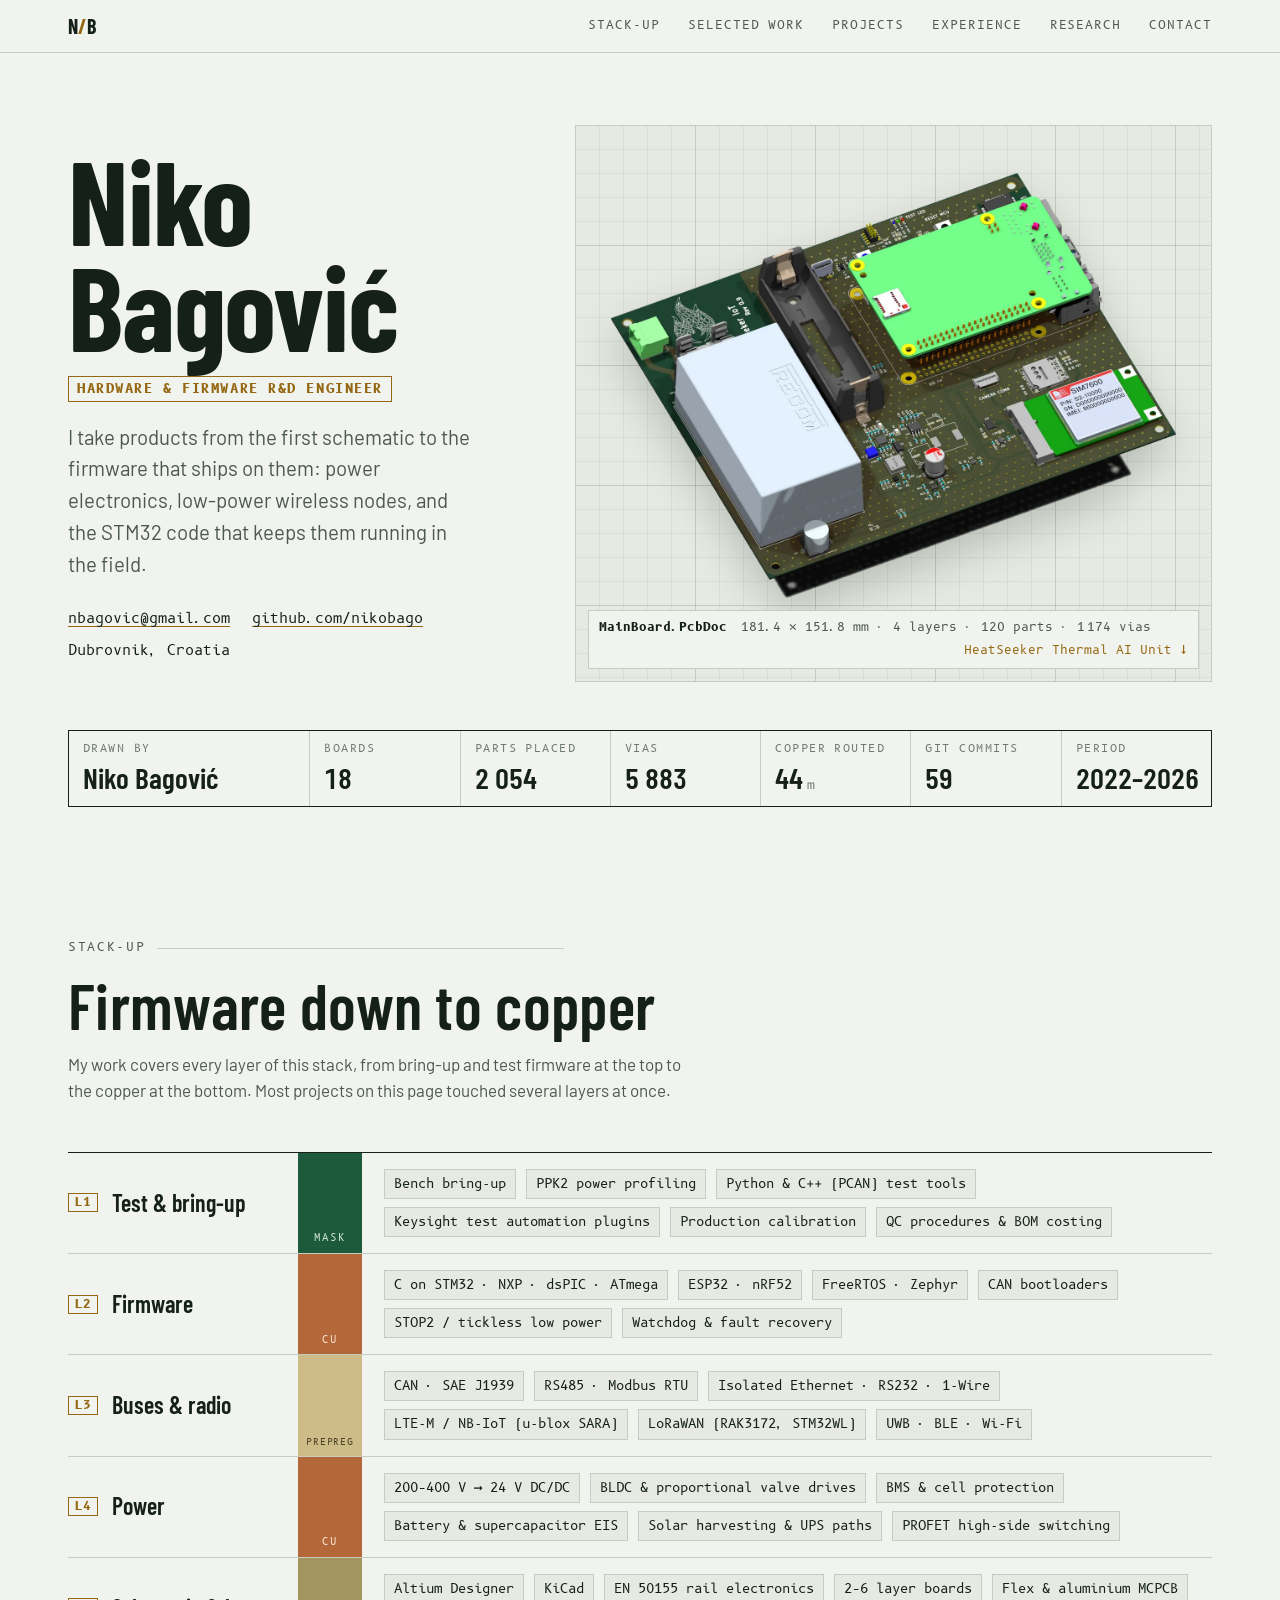
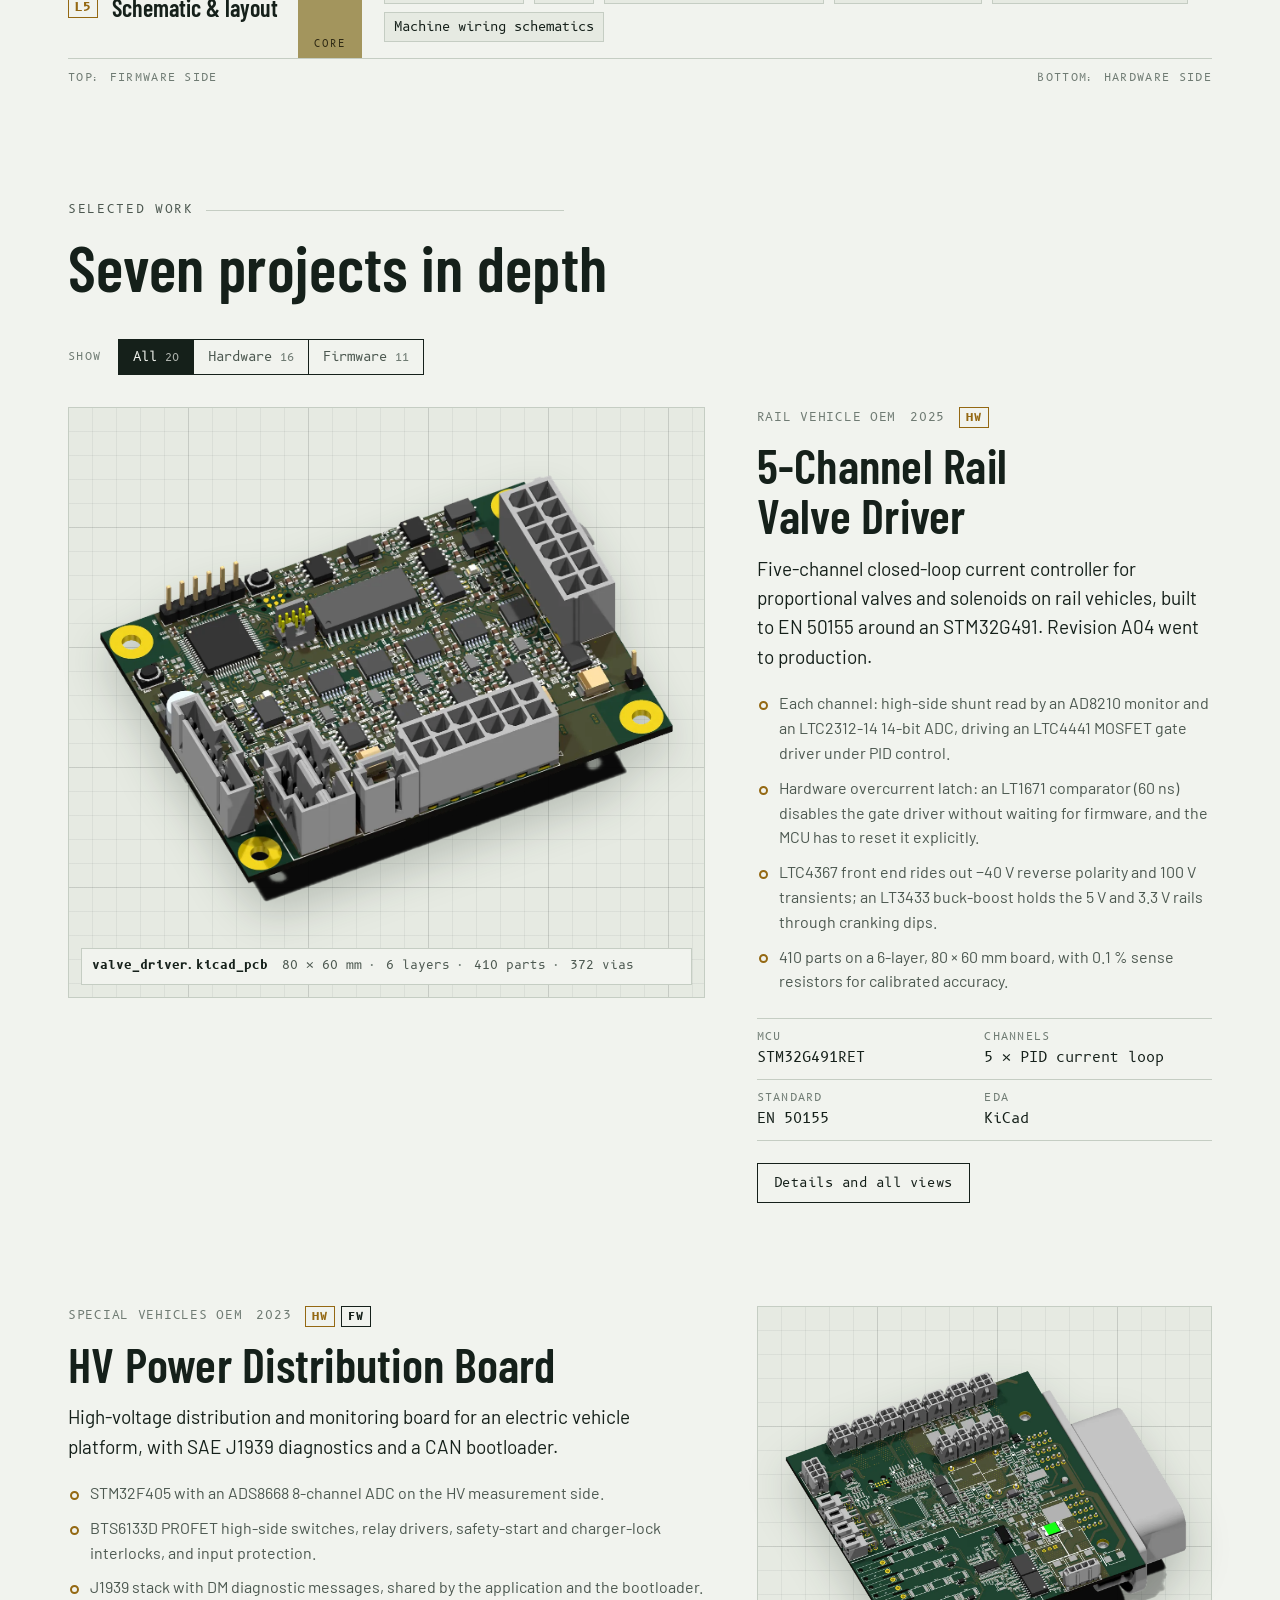
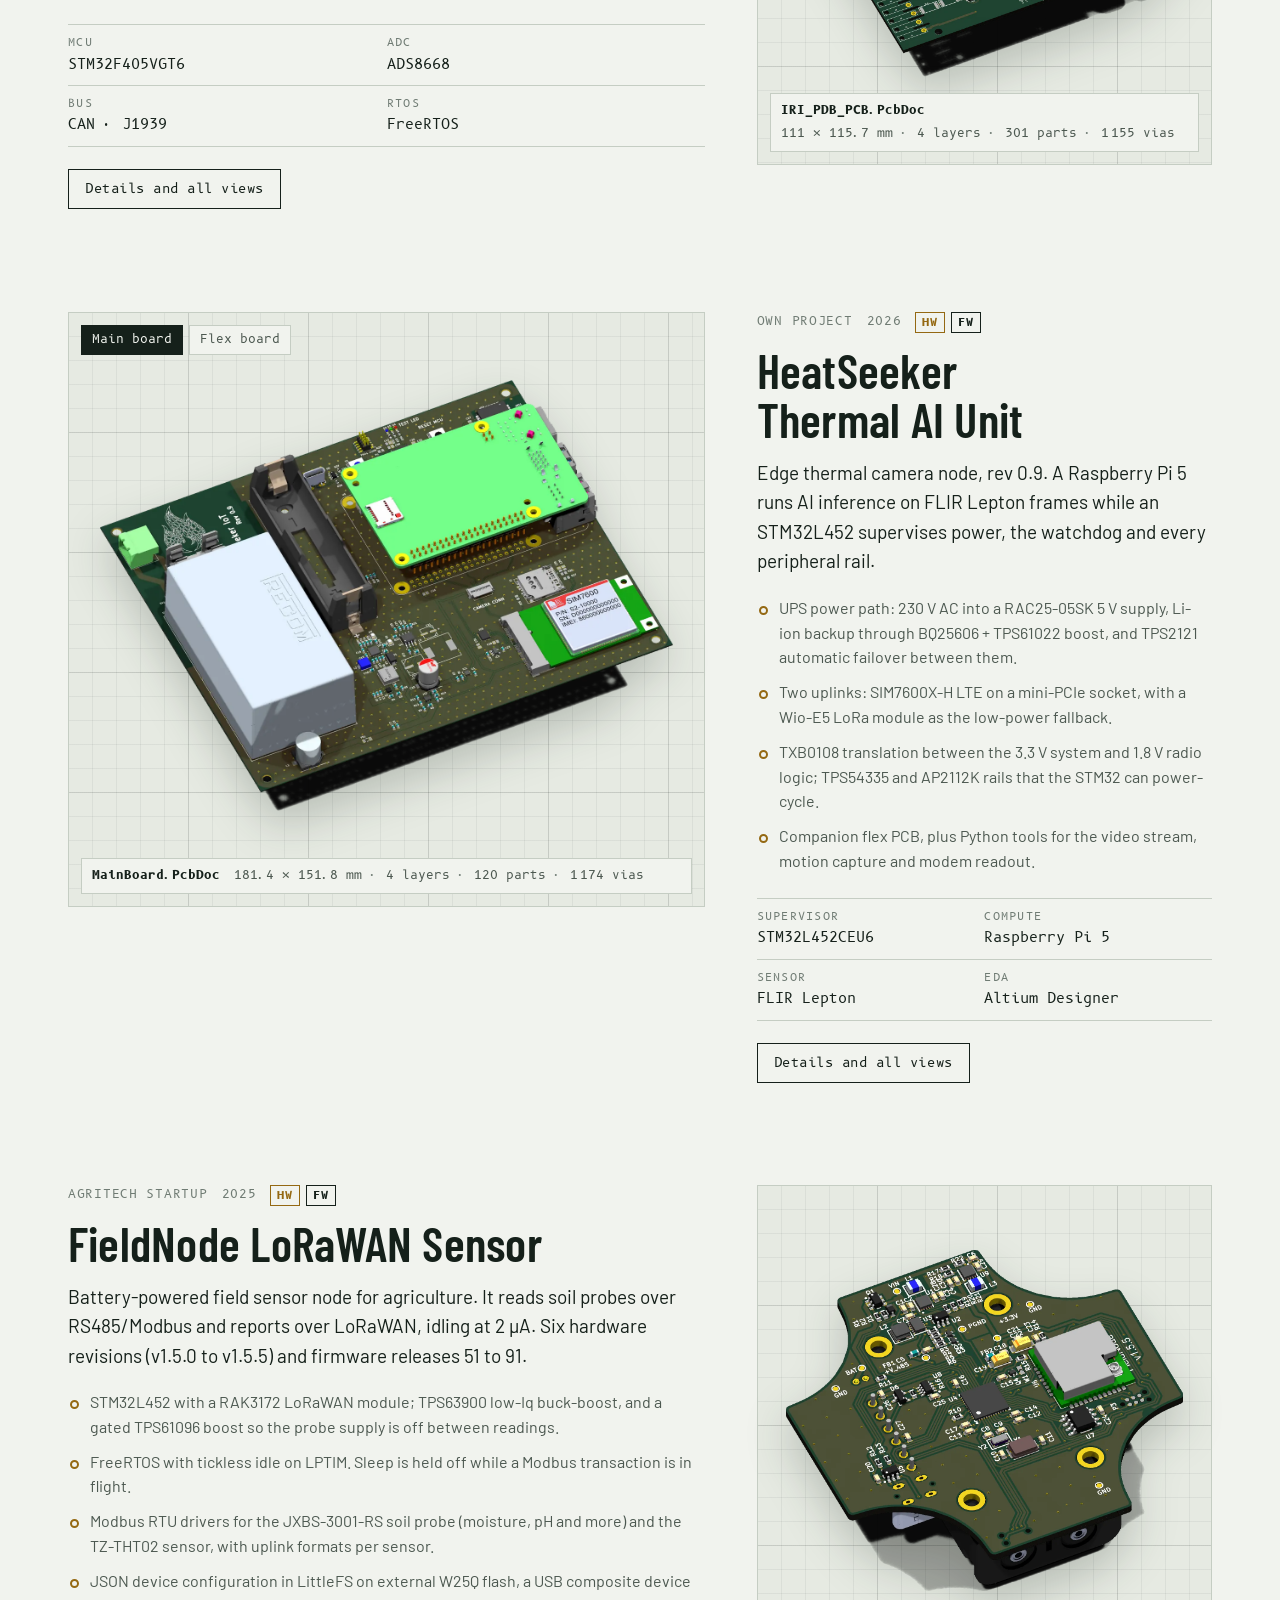
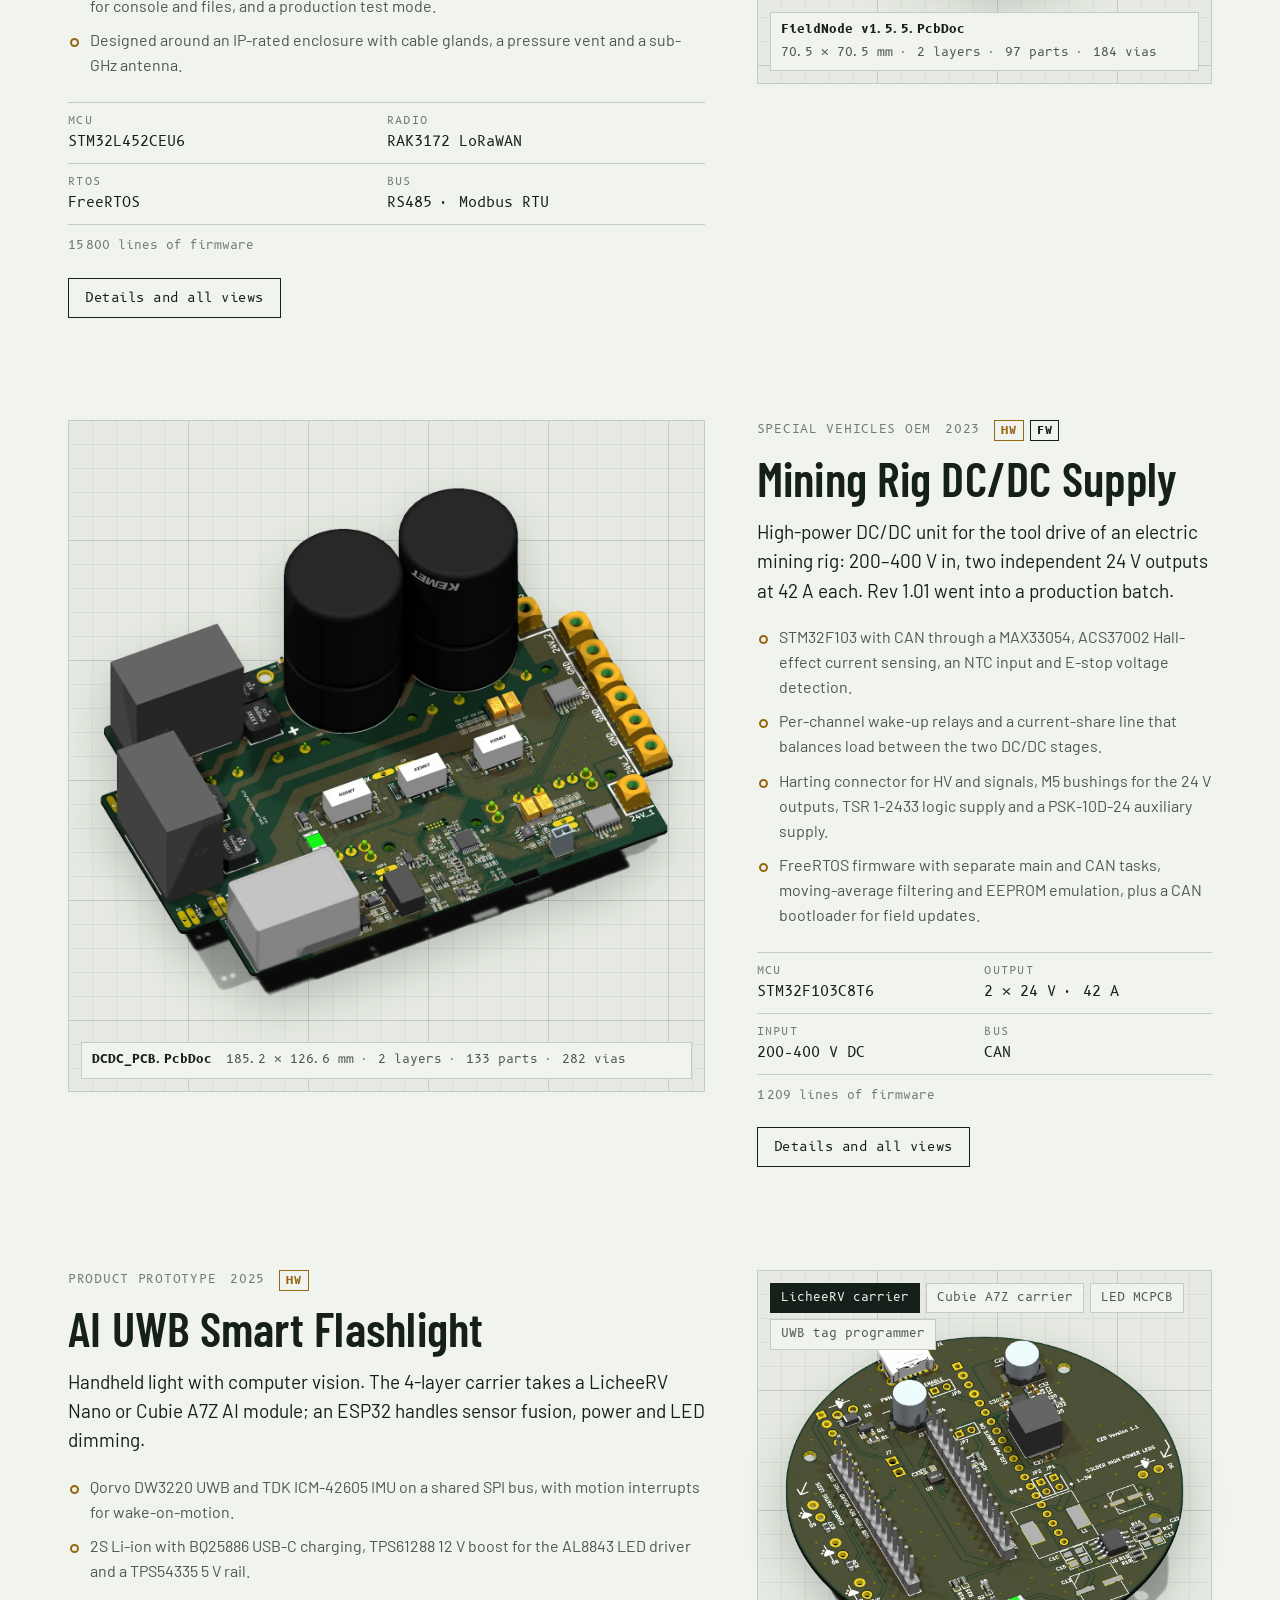
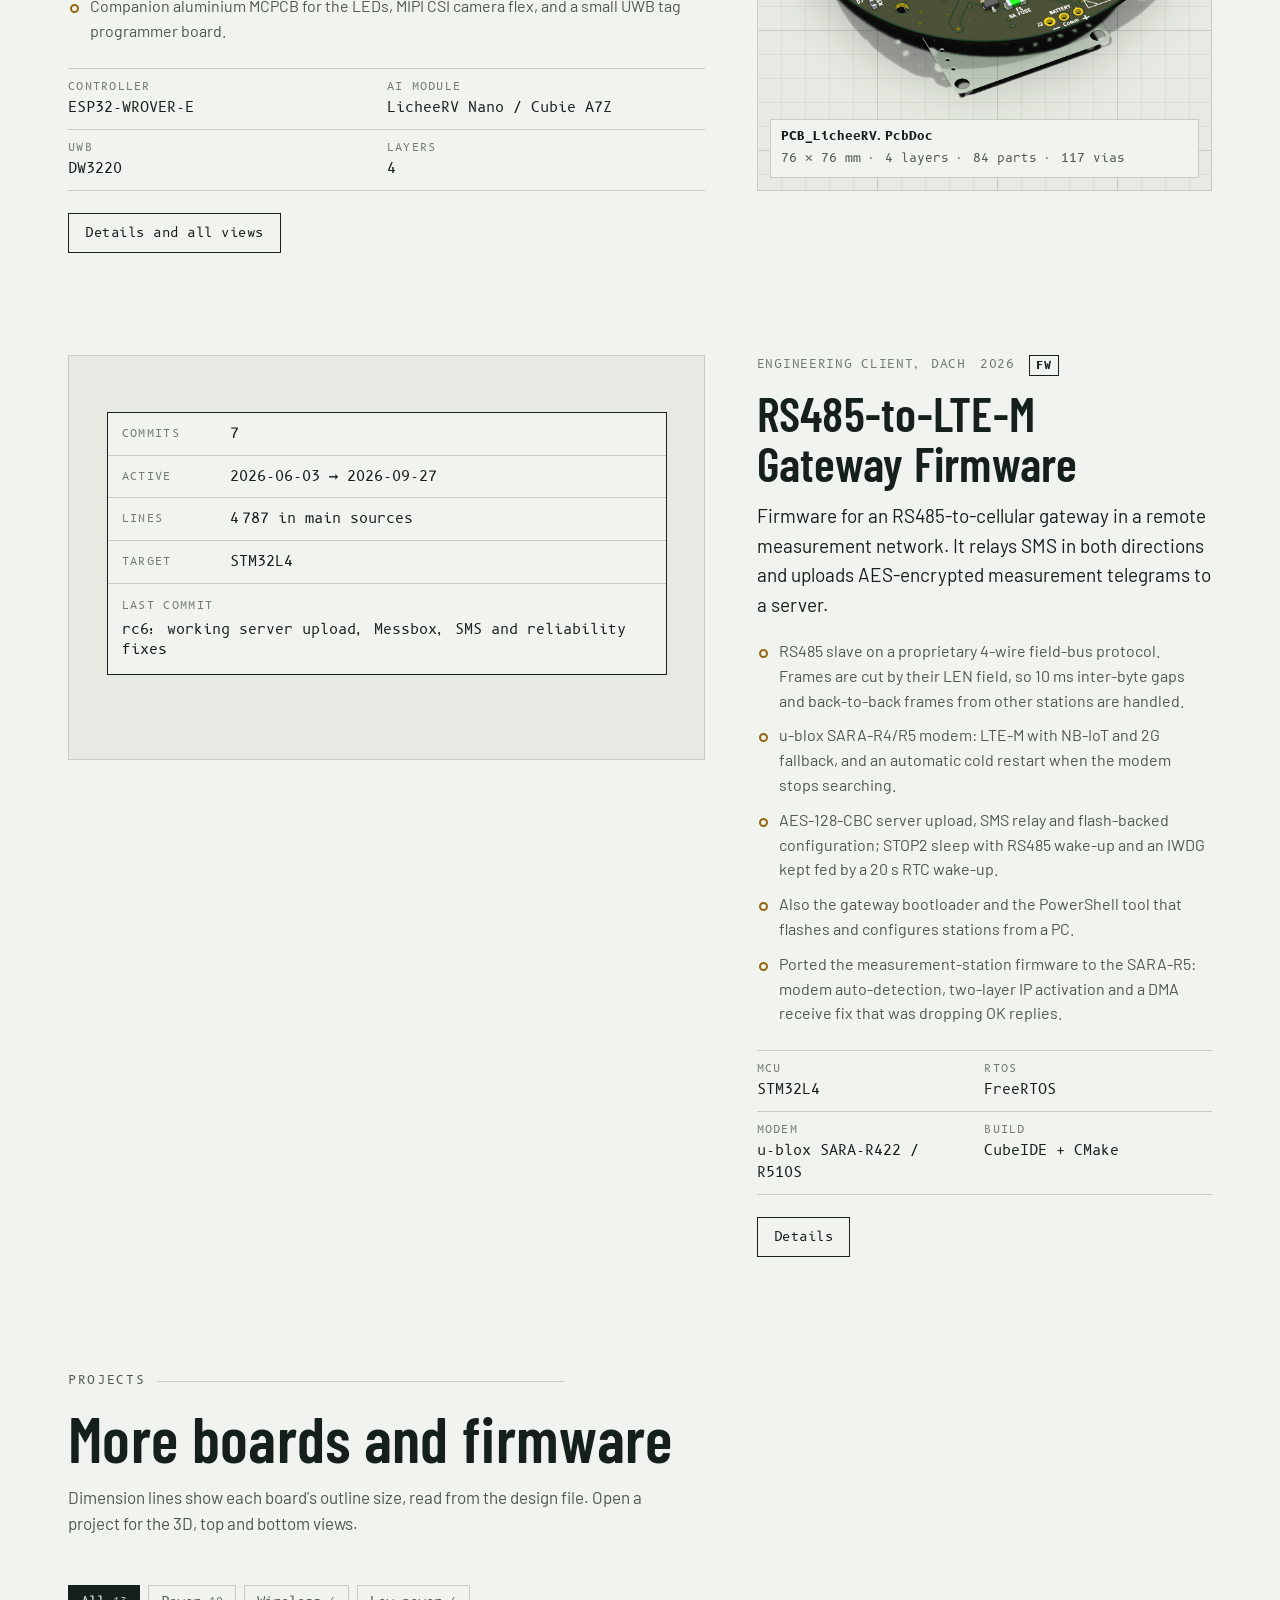
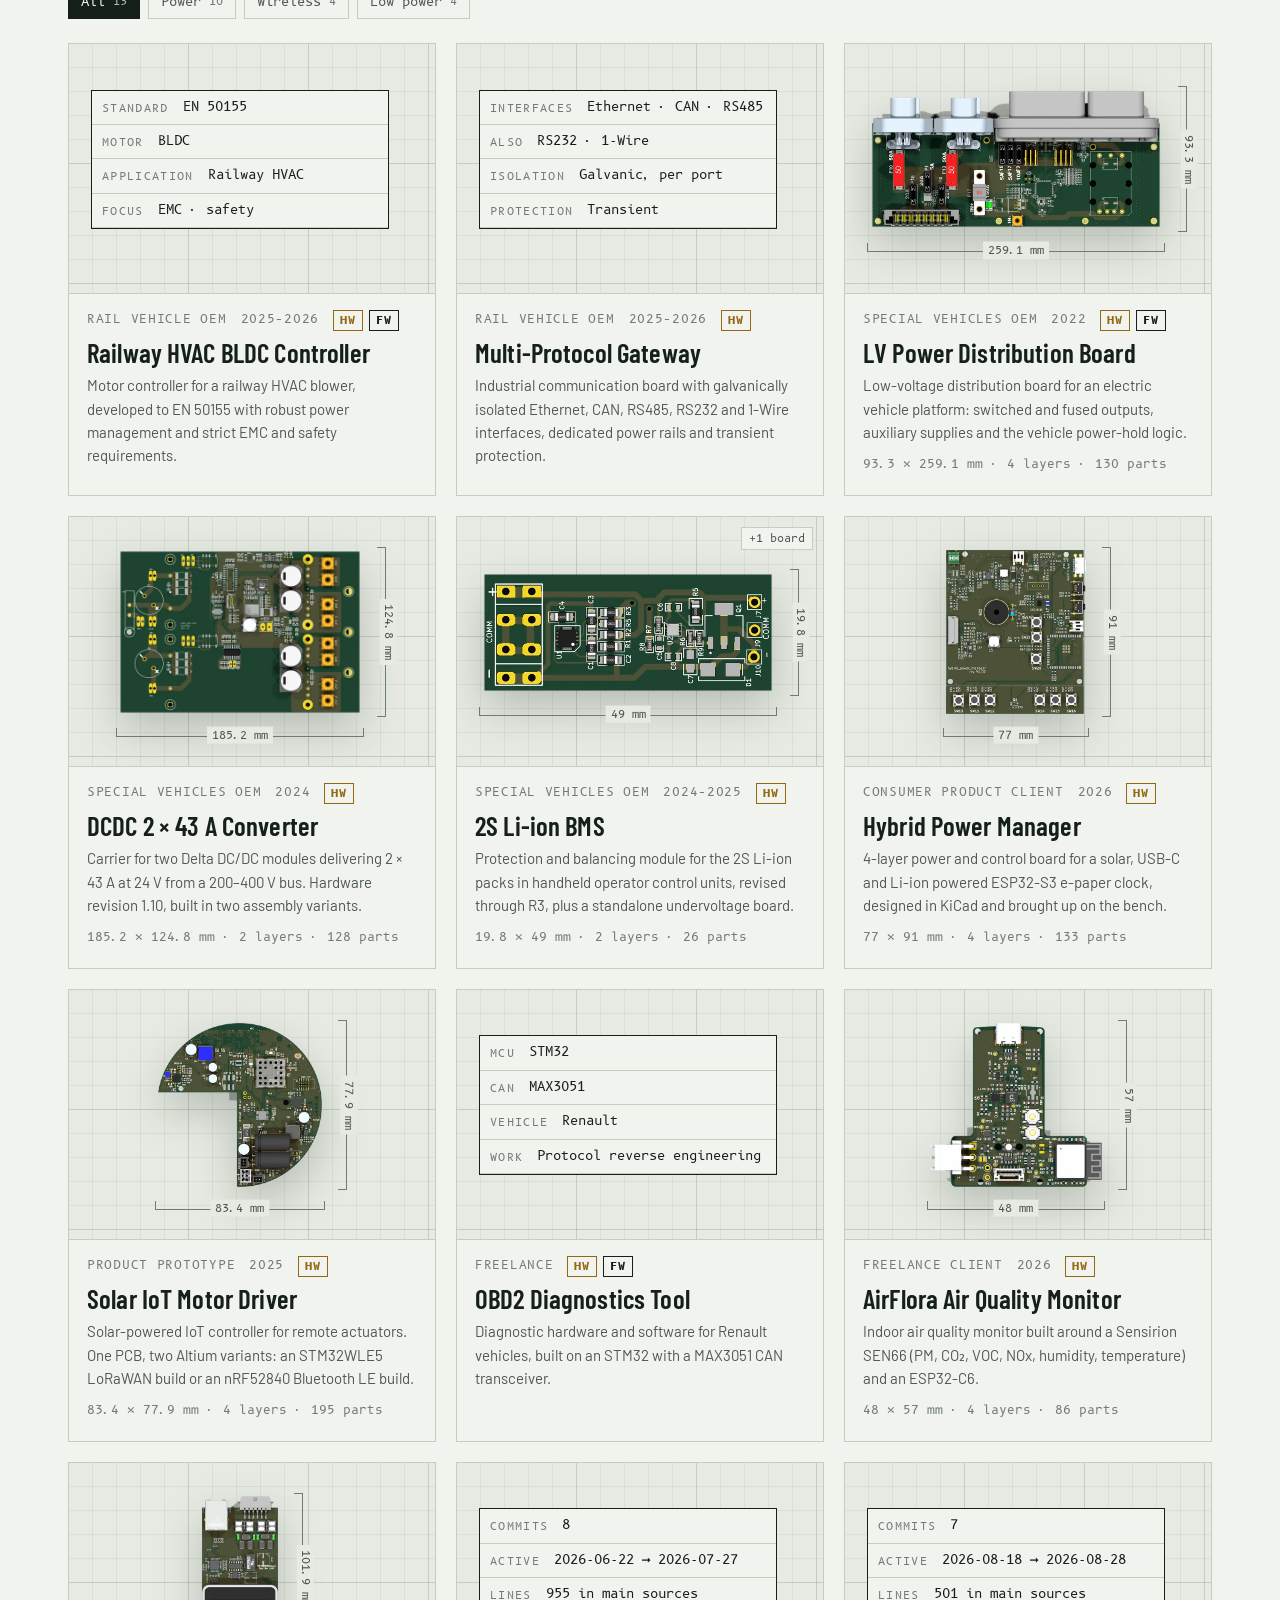
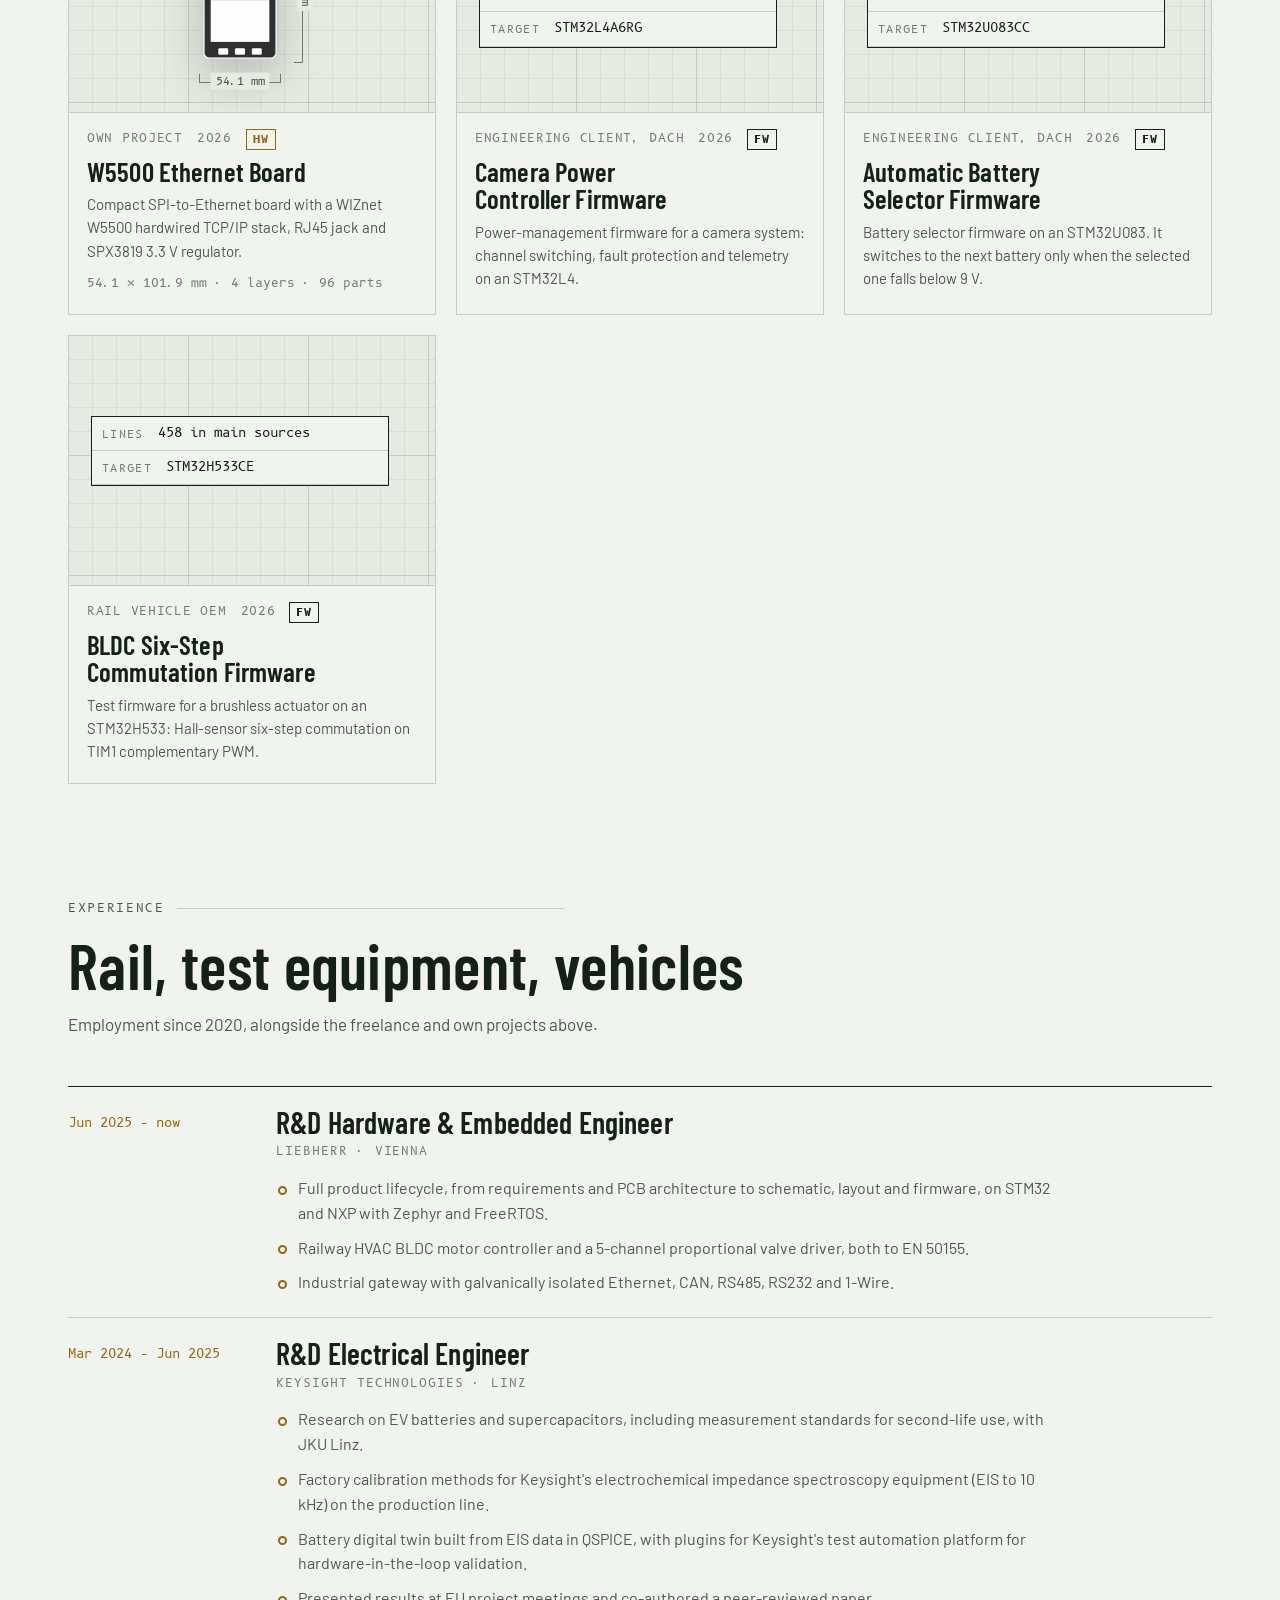
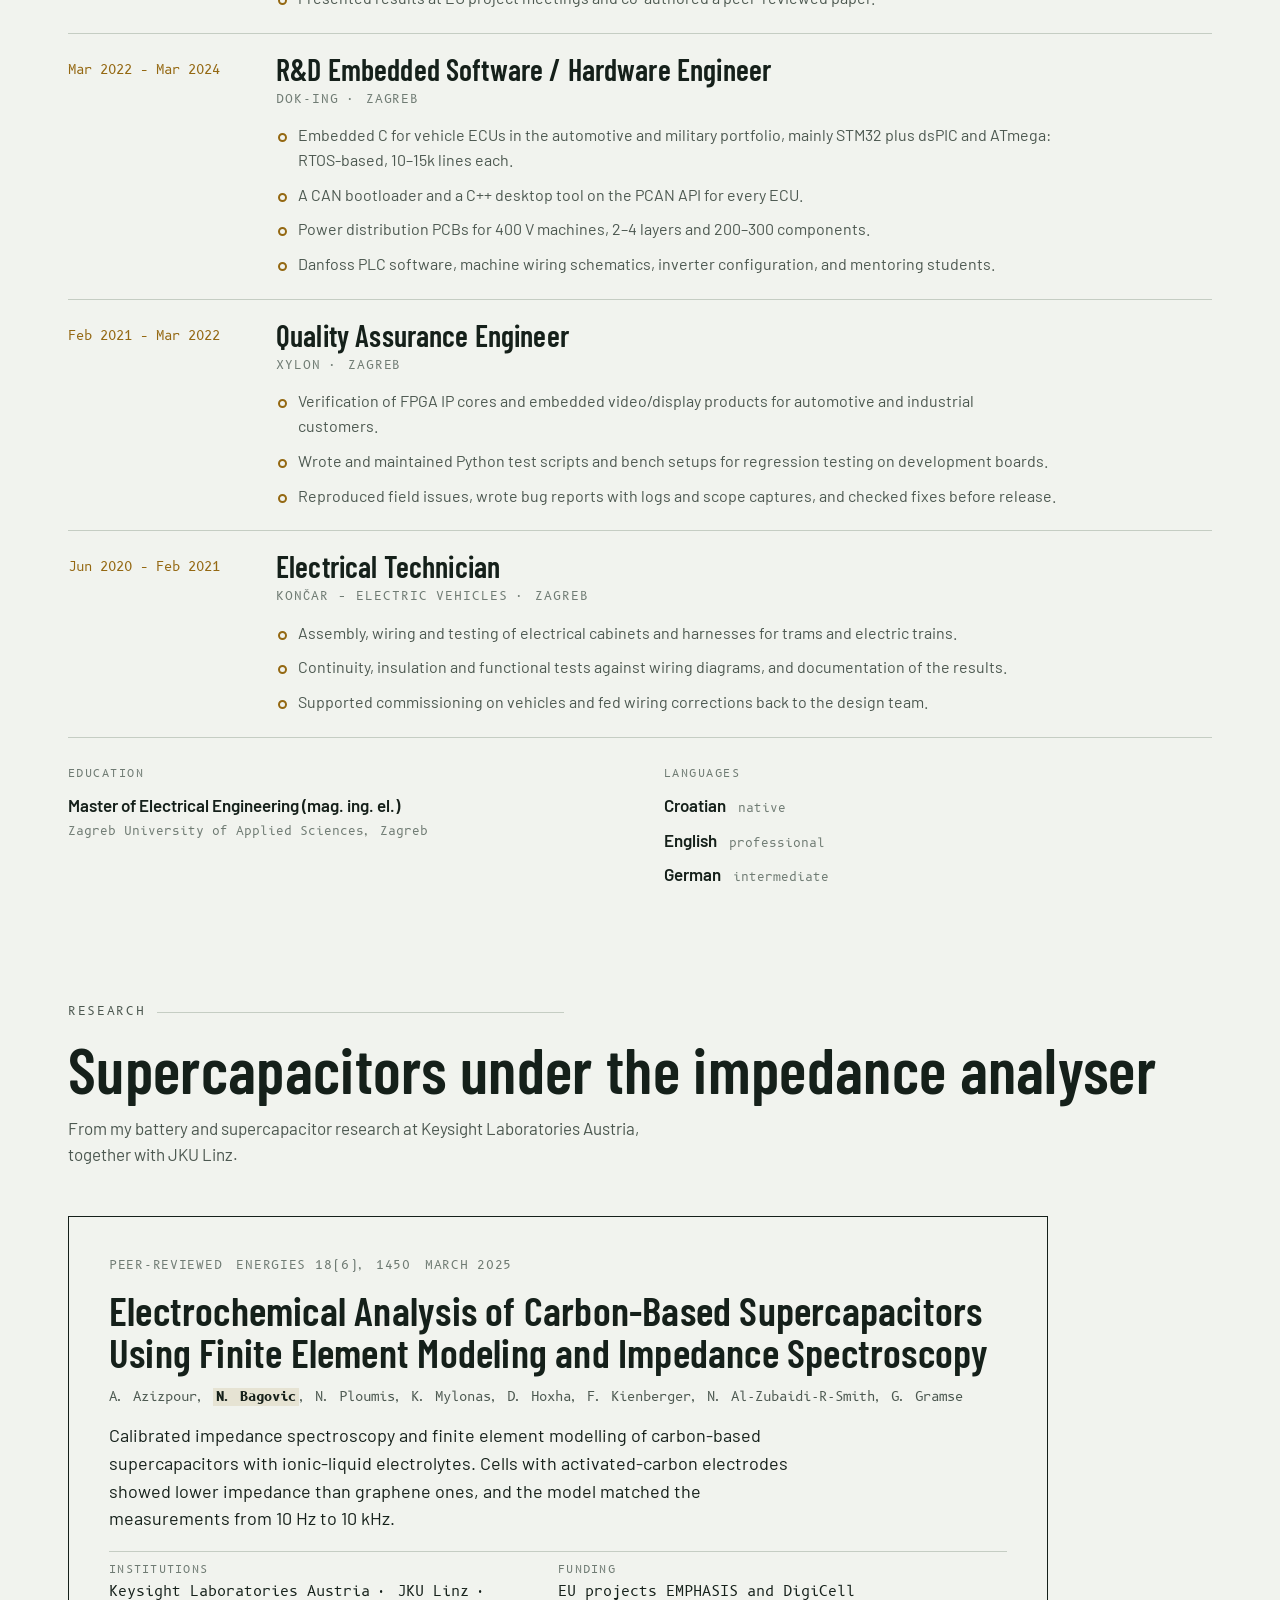
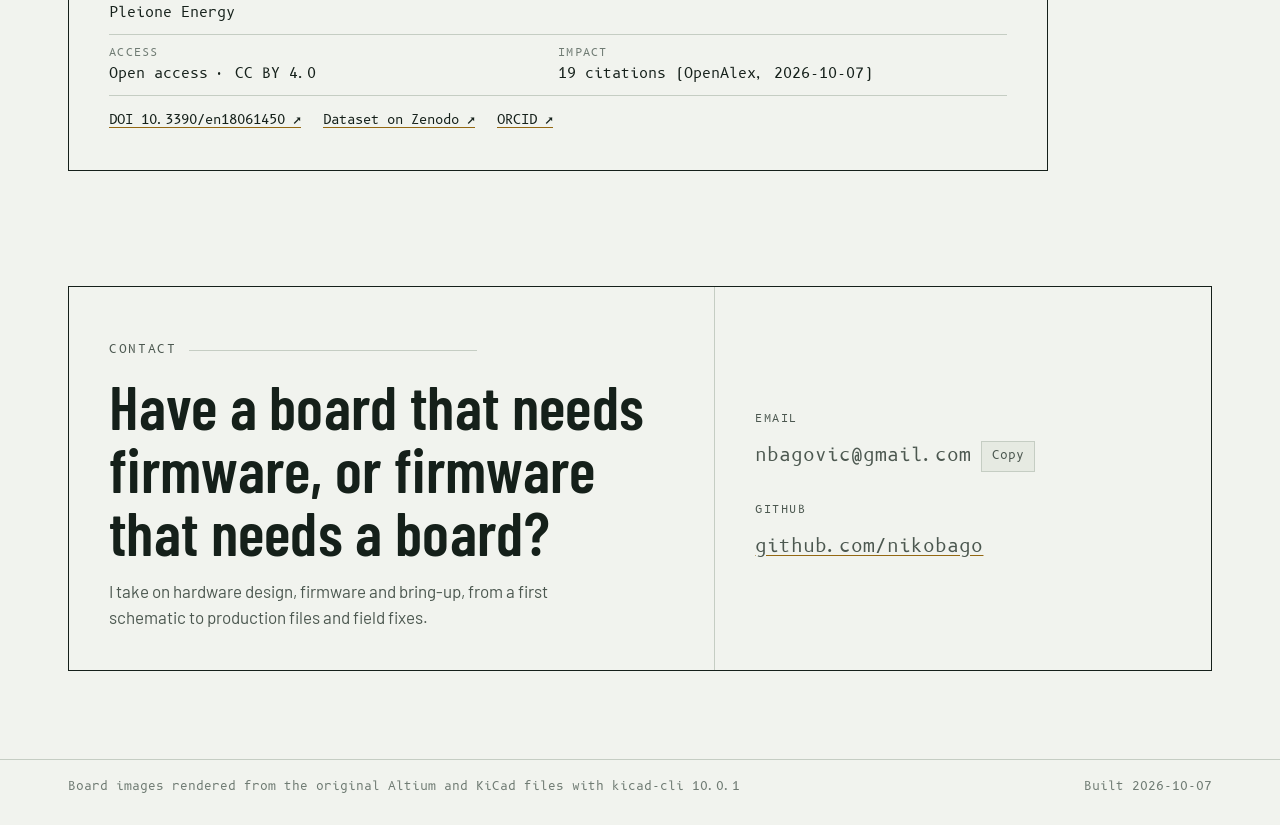
==== commit 3895ad85: "Update site sri 07.10.2026." ====
--- a/index.html
+++ b/index.html
@@ -466,10 +466,10 @@
       </div>
       <div class="feat-list">
     <article class="feat" id="valve" data-role="HW">
-      <div class="feat-visual grid-bg"><img class="feat-img" src="assets/boards/valve-iso.webp" width="1400" height="1055" alt="BK8000 Valve Drive, 3D render" loading="lazy" decoding="async"><div class="callout"><span class="file">BK8000.kicad_pcb</span><span class="facts"><span>80 × 60 mm</span><span>6 layers</span><span>410 parts</span><span>372 vias</span></span></div></div>
+      <div class="feat-visual grid-bg"><img class="feat-img" src="assets/boards/valve-iso.webp" width="1400" height="1055" alt="5-Channel Rail Valve Driver, 3D render" loading="lazy" decoding="async"><div class="callout"><span class="file">valve_driver.kicad_pcb</span><span class="facts"><span>80 × 60 mm</span><span>6 layers</span><span>410 parts</span><span>372 vias</span></span></div></div>
       <div class="feat-text">
         <p class="meta"><span>Rail vehicle OEM</span><span>2025</span><span class="role role-hw" title="Hardware">HW</span></p>
-        <h3>BK8000 Valve Drive</h3>
+        <h3>5-Channel Rail Valve Driver</h3>
         <p class="summary">Five-channel closed-loop current controller for proportional valves and solenoids on rail vehicles, built to EN 50155 around an STM32G491. Revision A04 went to production.</p>
         <ul class="points"><li>Each channel: high-side shunt read by an AD8210 monitor and an LTC2312-14 14-bit ADC, driving an LTC4441 MOSFET gate driver under PID control.</li><li>Hardware overcurrent latch: an LT1671 comparator (60 ns) disables the gate driver without waiting for firmware, and the MCU has to reset it explicitly.</li><li>LTC4367 front end rides out −40 V reverse polarity and 100 V transients; an LT3433 buck-boost holds the 5 V and 3.3 V rails through cranking dips.</li><li>410 parts on a 6-layer, 80 × 60 mm board, with 0.1 % sense resistors for calibrated accuracy.</li></ul>
         <dl class="specs"><div><dt>MCU</dt><dd>STM32G491RET</dd></div><div><dt>Channels</dt><dd>5 × PID current loop</dd></div><div><dt>Standard</dt><dd>EN 50155</dd></div><div><dt>EDA</dt><dd>KiCad</dd></div></dl>
@@ -701,7 +701,7 @@
         <h2>Rail, test equipment, vehicles</h2>
         <p>Employment since 2020, alongside the freelance and own projects above.</p>
       </div>
-      <div class="xp"><div class="xp-row"><p class="xp-period">Jun 2025 – now</p><div class="xp-main"><h3>R&amp;D Hardware &amp; Embedded Engineer</h3><p class="xp-org">Liebherr · Vienna</p><ul class="points"><li>Full product lifecycle, from requirements and PCB architecture to schematic, layout and firmware, on STM32 and NXP with Zephyr and FreeRTOS.</li><li>Railway HVAC BLDC motor controller and a 5-channel proportional valve driver, both to EN 50155.</li><li>Industrial gateway with galvanically isolated Ethernet, CAN, RS485, RS232 and 1-Wire.</li></ul></div></div><div class="xp-row"><p class="xp-period">Mar 2024 – Jun 2025</p><div class="xp-main"><h3>R&amp;D Electrical Engineer</h3><p class="xp-org">Keysight Technologies · Linz</p><ul class="points"><li>Research on EV batteries and supercapacitors, including measurement standards for second-life use, with JKU Linz.</li><li>Factory calibration methods for Keysight&#x27;s electrochemical impedance spectroscopy equipment (EIS to 10 kHz) on the production line.</li><li>Battery digital twin built from EIS data in QSPICE, with plugins for Keysight&#x27;s test automation platform for hardware-in-the-loop validation.</li><li>Presented results at EU project meetings and co-authored a peer-reviewed paper.</li></ul></div></div><div class="xp-row"><p class="xp-period">Mar 2022 – Mar 2024</p><div class="xp-main"><h3>R&amp;D Embedded Software / Hardware Engineer</h3><p class="xp-org">DOK-ING · Zagreb</p><ul class="points"><li>Embedded C for vehicle ECUs in the automotive and military portfolio, mainly STM32 plus dsPIC and ATmega: RTOS-based, 10–15k lines each.</li><li>A CAN bootloader and a C++ desktop tool on the PCAN API for every ECU.</li><li>Power distribution PCBs for 400 V machines, 2–4 layers and 200–300 components.</li><li>Danfoss PLC software, machine wiring schematics, inverter configuration, and mentoring students.</li></ul></div></div><div class="xp-row"><p class="xp-period">Feb 2021 – Mar 2022</p><div class="xp-main"><h3>Quality Assurance Engineer</h3><p class="xp-org">Xylon · Zagreb</p></div></div><div class="xp-row"><p class="xp-period">Jun 2020 – Feb 2021</p><div class="xp-main"><h3>Electrical Technician</h3><p class="xp-org">Končar – Electric Vehicles · Zagreb</p></div></div></div><div class="xp-side"><div><p class="addr-label">Education</p><ul class="xp-list"><li><b>Master of Electrical Engineering (mag. ing. el.)</b><span>Zagreb University of Applied Sciences, Zagreb</span></li></ul></div><div><p class="addr-label">Languages</p><ul class="xp-list"><li><b>Croatian</b><span>native</span></li><li><b>English</b><span>professional</span></li><li><b>German</b><span>intermediate</span></li></ul></div></div>
+      <div class="xp"><div class="xp-row"><p class="xp-period">Jun 2025 – now</p><div class="xp-main"><h3>R&amp;D Hardware &amp; Embedded Engineer</h3><p class="xp-org">Liebherr · Vienna</p><ul class="points"><li>Full product lifecycle, from requirements and PCB architecture to schematic, layout and firmware, on STM32 and NXP with Zephyr and FreeRTOS.</li><li>Railway HVAC BLDC motor controller and a 5-channel proportional valve driver, both to EN 50155.</li><li>Industrial gateway with galvanically isolated Ethernet, CAN, RS485, RS232 and 1-Wire.</li></ul></div></div><div class="xp-row"><p class="xp-period">Mar 2024 – Jun 2025</p><div class="xp-main"><h3>R&amp;D Electrical Engineer</h3><p class="xp-org">Keysight Technologies · Linz</p><ul class="points"><li>Research on EV batteries and supercapacitors, including measurement standards for second-life use, with JKU Linz.</li><li>Factory calibration methods for Keysight&#x27;s electrochemical impedance spectroscopy equipment (EIS to 10 kHz) on the production line.</li><li>Battery digital twin built from EIS data in QSPICE, with plugins for Keysight&#x27;s test automation platform for hardware-in-the-loop validation.</li><li>Presented results at EU project meetings and co-authored a peer-reviewed paper.</li></ul></div></div><div class="xp-row"><p class="xp-period">Mar 2022 – Mar 2024</p><div class="xp-main"><h3>R&amp;D Embedded Software / Hardware Engineer</h3><p class="xp-org">DOK-ING · Zagreb</p><ul class="points"><li>Embedded C for vehicle ECUs in the automotive and military portfolio, mainly STM32 plus dsPIC and ATmega: RTOS-based, 10–15k lines each.</li><li>A CAN bootloader and a C++ desktop tool on the PCAN API for every ECU.</li><li>Power distribution PCBs for 400 V machines, 2–4 layers and 200–300 components.</li><li>Danfoss PLC software, machine wiring schematics, inverter configuration, and mentoring students.</li></ul></div></div><div class="xp-row"><p class="xp-period">Feb 2021 – Mar 2022</p><div class="xp-main"><h3>Quality Assurance Engineer</h3><p class="xp-org">Xylon · Zagreb</p><ul class="points"><li>Verification of FPGA IP cores and embedded video/display products for automotive and industrial customers.</li><li>Wrote and maintained Python test scripts and bench setups for regression testing on development boards.</li><li>Reproduced field issues, wrote bug reports with logs and scope captures, and checked fixes before release.</li></ul></div></div><div class="xp-row"><p class="xp-period">Jun 2020 – Feb 2021</p><div class="xp-main"><h3>Electrical Technician</h3><p class="xp-org">Končar – Electric Vehicles · Zagreb</p><ul class="points"><li>Assembly, wiring and testing of electrical cabinets and harnesses for trams and electric trains.</li><li>Continuity, insulation and functional tests against wiring diagrams, and documentation of the results.</li><li>Supported commissioning on vehicles and fed wiring corrections back to the design team.</li></ul></div></div></div><div class="xp-side"><div><p class="addr-label">Education</p><ul class="xp-list"><li><b>Master of Electrical Engineering (mag. ing. el.)</b><span>Zagreb University of Applied Sciences, Zagreb</span></li></ul></div><div><p class="addr-label">Languages</p><ul class="xp-list"><li><b>Croatian</b><span>native</span></li><li><b>English</b><span>professional</span></li><li><b>German</b><span>intermediate</span></li></ul></div></div>
     </div>
   </section>
 
@@ -769,7 +769,7 @@
   </div>
 </dialog>
 
-<script type="application/json" id="data">{"thermal": {"title": "HeatSeeker Thermal AI Unit", "client": "Own project", "year": "2026", "role": ["HW", "FW"], "summary": "Edge thermal camera node, rev 0.9. A Raspberry Pi 5 runs AI inference on FLIR Lepton frames while an STM32L452 supervises power, the watchdog and every peripheral rail.", "points": ["UPS power path: 230 V AC into a RAC25-05SK 5 V supply, Li-ion backup through BQ25606 + TPS61022 boost, and TPS2121 automatic failover between them.", "Two uplinks: SIM7600X-H LTE on a mini-PCIe socket, with a Wio-E5 LoRa module as the low-power fallback.", "TXB0108 translation between the 3.3 V system and 1.8 V radio logic; TPS54335 and AP2112K rails that the STM32 can power-cycle.", "Companion flex PCB, plus Python tools for the video stream, motion capture and modem readout."], "specs": {"Supervisor": "STM32L452CEU6", "Compute": "Raspberry Pi 5", "Sensor": "FLIR Lepton", "EDA": "Altium Designer"}, "boards": [{"label": "Main board", "stats": {"w_mm": 181.4, "h_mm": 151.8, "layers": 4, "parts": 120, "pads": 560, "vias": 1174, "tracks": 897, "track_m": 2.74, "nets": 0, "file": "MainBoard.PcbDoc"}, "rot": false, "views": {"iso": "assets/boards/thermal-main-iso.webp", "top": "assets/boards/thermal-main-top.webp", "bottom": "assets/boards/thermal-main-bottom.webp"}}, {"label": "Flex board", "stats": {"w_mm": 5.5, "h_mm": 150.0, "layers": 2, "parts": 2, "pads": 20, "vias": 0, "tracks": 21, "track_m": 1.47, "nets": 0, "file": "flex.PcbDoc"}, "rot": true, "views": {"iso": "assets/boards/thermal-flex-iso.webp", "top": "assets/boards/thermal-flex-top.webp", "bottom": "assets/boards/thermal-flex-bottom.webp"}}], "fw": {"git": {"commits": 4, "first": "2026-03-29", "last": "2026-04-04", "last_subject": "gerge branch 'main' of https://github.com/nikobago/thermal_ai_unit"}}, "schematic": null, "link": null}, "valve": {"title": "BK8000 Valve Drive", "client": "Rail vehicle OEM", "year": "2025", "role": ["HW"], "summary": "Five-channel closed-loop current controller for proportional valves and solenoids on rail vehicles, built to EN 50155 around an STM32G491. Revision A04 went to production.", "points": ["Each channel: high-side shunt read by an AD8210 monitor and an LTC2312-14 14-bit ADC, driving an LTC4441 MOSFET gate driver under PID control.", "Hardware overcurrent latch: an LT1671 comparator (60 ns) disables the gate driver without waiting for firmware, and the MCU has to reset it explicitly.", "LTC4367 front end rides out −40 V reverse polarity and 100 V transients; an LT3433 buck-boost holds the 5 V and 3.3 V rails through cranking dips.", "410 parts on a 6-layer, 80 × 60 mm board, with 0.1 % sense resistors for calibrated accuracy."], "specs": {"MCU": "STM32G491RET", "Channels": "5 × PID current loop", "Standard": "EN 50155", "EDA": "KiCad"}, "boards": [{"label": "rev A04", "stats": {"w_mm": 80.0, "h_mm": 60.0, "layers": 6, "parts": 410, "pads": 1176, "vias": 372, "tracks": 3807, "track_m": 6.43, "nets": 258, "file": "BK8000.kicad_pcb"}, "rot": false, "views": {"iso": "assets/boards/valve-iso.webp", "top": "assets/boards/valve-top.webp", "bottom": "assets/boards/valve-bottom.webp"}}], "fw": {"git": {"commits": 3, "first": "2025-11-25", "last": "2025-12-17", "last_subject": "Update README.md"}}, "schematic": null, "link": null}, "lte-gateway": {"title": "RS485-to-LTE-M Gateway Firmware", "client": "Engineering client, DACH", "year": "2026", "role": ["FW"], "summary": "Firmware for an RS485-to-cellular gateway in a remote measurement network. It relays SMS in both directions and uploads AES-encrypted measurement telegrams to a server.", "points": ["RS485 slave on a proprietary 4-wire field-bus protocol. Frames are cut by their LEN field, so 10 ms inter-byte gaps and back-to-back frames from other stations are handled.", "u-blox SARA-R4/R5 modem: LTE-M with NB-IoT and 2G fallback, and an automatic cold restart when the modem stops searching.", "AES-128-CBC server upload, SMS relay and flash-backed configuration; STOP2 sleep with RS485 wake-up and an IWDG kept fed by a 20 s RTC wake-up.", "Also the gateway bootloader and the PowerShell tool that flashes and configures stations from a PC.", "Ported the measurement-station firmware to the SARA-R5: modem auto-detection, two-layer IP activation and a DMA receive fix that was dropping OK replies."], "specs": {"MCU": "STM32L4", "RTOS": "FreeRTOS", "Modem": "u-blox SARA-R422 / R510S", "Build": "CubeIDE + CMake"}, "boards": [], "fw": {"lines": 4787, "git": {"commits": 7, "repos": 4, "first": "2026-06-03", "last": "2026-09-27", "last_subject": "rc6: working server upload, Messbox, SMS and reliability fixes"}}, "schematic": null, "link": null}, "fieldnode": {"title": "FieldNode LoRaWAN Sensor", "client": "Agritech startup", "year": "2025", "role": ["HW", "FW"], "summary": "Battery-powered field sensor node for agriculture. It reads soil probes over RS485/Modbus and reports over LoRaWAN, idling at 2 µA. Six hardware revisions (v1.5.0 to v1.5.5) and firmware releases 51 to 91.", "points": ["STM32L452 with a RAK3172 LoRaWAN module; TPS63900 low-Iq buck-boost, and a gated TPS61096 boost so the probe supply is off between readings.", "FreeRTOS with tickless idle on LPTIM. Sleep is held off while a Modbus transaction is in flight.", "Modbus RTU drivers for the JXBS-3001-RS soil probe (moisture, pH and more) and the TZ-THT02 sensor, with uplink formats per sensor.", "JSON device configuration in LittleFS on external W25Q flash, a USB composite device for console and files, and a production test mode.", "Designed around an IP-rated enclosure with cable glands, a pressure vent and a sub-GHz antenna."], "specs": {"MCU": "STM32L452CEU6", "Radio": "RAK3172 LoRaWAN", "RTOS": "FreeRTOS", "Bus": "RS485 · Modbus RTU"}, "boards": [{"label": "v1.5.5", "stats": {"w_mm": 70.5, "h_mm": 70.5, "layers": 2, "parts": 97, "pads": 359, "vias": 184, "tracks": 1117, "track_m": 1.68, "nets": 0, "file": "FieldNode v1.5.5.PcbDoc"}, "rot": false, "views": {"iso": "assets/boards/fieldnode-iso.webp", "top": "assets/boards/fieldnode-top.webp", "bottom": "assets/boards/fieldnode-bottom.webp"}}], "fw": {"lines": 15800}, "schematic": null, "link": null}, "dcdc400": {"title": "Mining Rig DC/DC Supply", "client": "Special vehicles OEM", "year": "2023", "role": ["HW", "FW"], "summary": "High-power DC/DC unit for the tool drive of an electric mining rig: 200–400 V in, two independent 24 V outputs at 42 A each. Rev 1.01 went into a production batch.", "points": ["STM32F103 with CAN through a MAX33054, ACS37002 Hall-effect current sensing, an NTC input and E-stop voltage detection.", "Per-channel wake-up relays and a current-share line that balances load between the two DC/DC stages.", "Harting connector for HV and signals, M5 bushings for the 24 V outputs, TSR 1-2433 logic supply and a PSK-10D-24 auxiliary supply.", "FreeRTOS firmware with separate main and CAN tasks, moving-average filtering and EEPROM emulation, plus a CAN bootloader for field updates."], "specs": {"MCU": "STM32F103C8T6", "Output": "2 × 24 V · 42 A", "Input": "200–400 V DC", "Bus": "CAN"}, "boards": [{"label": "Rev 1.01", "stats": {"w_mm": 185.2, "h_mm": 126.6, "layers": 2, "parts": 133, "pads": 517, "vias": 282, "tracks": 1184, "track_m": 3.38, "nets": 0, "file": "DCDC_PCB.PcbDoc"}, "rot": false, "views": {"iso": "assets/boards/dcdc400-iso.webp", "top": "assets/boards/dcdc400-top.webp", "bottom": "assets/boards/dcdc400-bottom.webp"}}], "fw": {"lines": 1209}, "schematic": null, "link": null}, "hvac": {"title": "Railway HVAC BLDC Controller", "client": "Rail vehicle OEM", "year": "2025–2026", "role": ["HW", "FW"], "summary": "Motor controller for a railway HVAC blower, developed to EN 50155 with robust power management and strict EMC and safety requirements.", "points": ["Built to EN 50155, the standard for electronic equipment on rolling stock.", "Power management, EMC and safety compliance designed in from the requirements stage."], "specs": {"Standard": "EN 50155", "Motor": "BLDC", "Application": "Railway HVAC", "Focus": "EMC · safety"}, "boards": [], "fw": null, "schematic": null, "link": null}, "gateway": {"title": "Multi-Protocol Gateway", "client": "Rail vehicle OEM", "year": "2025–2026", "role": ["HW"], "summary": "Industrial communication board with galvanically isolated Ethernet, CAN, RS485, RS232 and 1-Wire interfaces, dedicated power rails and transient protection.", "points": ["Every interface galvanically isolated, each with its own power rail.", "Transient protection sized for industrial and vehicle wiring."], "specs": {"Interfaces": "Ethernet · CAN · RS485", "Also": "RS232 · 1-Wire", "Isolation": "Galvanic, per port", "Protection": "Transient"}, "boards": [], "fw": null, "schematic": null, "link": null}, "hvpdb": {"title": "HV Power Distribution Board", "client": "Special vehicles OEM", "year": "2023", "role": ["HW", "FW"], "summary": "High-voltage distribution and monitoring board for an electric vehicle platform, with SAE J1939 diagnostics and a CAN bootloader.", "points": ["STM32F405 with an ADS8668 8-channel ADC on the HV measurement side.", "BTS6133D PROFET high-side switches, relay drivers, safety-start and charger-lock interlocks, and input protection.", "J1939 stack with DM diagnostic messages, shared by the application and the bootloader."], "specs": {"MCU": "STM32F405VGT6", "ADC": "ADS8668", "Bus": "CAN · J1939", "RTOS": "FreeRTOS"}, "boards": [{"label": "HV PDB", "stats": {"w_mm": 111.0, "h_mm": 115.7, "layers": 4, "parts": 301, "pads": 1063, "vias": 1155, "tracks": 2975, "track_m": 6.52, "nets": 0, "file": "IRI_PDB_PCB.PcbDoc"}, "rot": false, "views": {"iso": "assets/boards/hvpdb-iso.webp", "top": "assets/boards/hvpdb-top.webp", "bottom": "assets/boards/hvpdb-bottom.webp"}}], "fw": null, "schematic": null, "link": null}, "lvpdb": {"title": "LV Power Distribution Board", "client": "Special vehicles OEM", "year": "2022", "role": ["HW", "FW"], "summary": "Low-voltage distribution board for an electric vehicle platform: switched and fused outputs, auxiliary supplies and the vehicle power-hold logic.", "points": ["STM32F303 controlling BTS6133D high-side switches on the switched outputs.", "Power-entry protection, start-button and MCU power-hold circuit, and a TL7726 voltage supervisor.", "CAN processing firmware and its own bootloader."], "specs": {"MCU": "STM32F303VBT6", "Bus": "CAN", "Switching": "BTS6133D", "EDA": "Altium Designer"}, "boards": [{"label": "LV PDB", "stats": {"w_mm": 93.3, "h_mm": 259.1, "layers": 4, "parts": 130, "pads": 618, "vias": 1230, "tracks": 963, "track_m": 3.36, "nets": 0, "file": "00_LVPDB_MAS.PcbDoc"}, "rot": true, "views": {"iso": "assets/boards/lvpdb-iso.webp", "top": "assets/boards/lvpdb-top.webp", "bottom": "assets/boards/lvpdb-bottom.webp"}}], "fw": null, "schematic": null, "link": null}, "dcdc200": {"title": "DCDC 2 × 43 A Converter", "client": "Special vehicles OEM", "year": "2024", "role": ["HW"], "summary": "Carrier for two Delta DC/DC modules delivering 2 × 43 A at 24 V from a 200–400 V bus. Hardware revision 1.10, built in two assembly variants.", "points": ["One bare PCB, two assembled products that differ only in four fitted parts.", "Full release package: wiring diagrams, QC test procedure, declaration label and a SolidWorks enclosure assembly with 3D-printed PCB spacers."], "specs": {"Output": "24 V · 2 × 43 A", "Input": "200–400 V DC", "Rev": "HW 1.10", "EDA": "Altium Designer"}, "boards": [{"label": "HW 1.10", "stats": {"w_mm": 185.2, "h_mm": 124.8, "layers": 2, "parts": 128, "pads": 484, "vias": 168, "tracks": 639, "track_m": 2.53, "nets": 0, "file": "DCDC_200-400_24_2x43A_HW1.10.pcbdoc"}, "rot": false, "views": {"iso": "assets/boards/dcdc200-iso.webp", "top": "assets/boards/dcdc200-top.webp", "bottom": "assets/boards/dcdc200-bottom.webp"}}], "fw": null, "schematic": null, "link": null}, "bms": {"title": "2S Li-ion BMS", "client": "Special vehicles OEM", "year": "2024–2025", "role": ["HW"], "summary": "Protection and balancing module for the 2S Li-ion packs in handheld operator control units, revised through R3, plus a standalone undervoltage board.", "points": ["BQ29200 primary protection with automatic cell balancing, and a BQ2962 as an independent second overvoltage layer.", "Low-side BUK98150 MOSFET disconnect, with RC-filtered cell sense lines against false trips.", "Undervoltage protection split into its own board so existing packs can be retrofitted."], "specs": {"Cells": "2S Li-ion", "Protection": "BQ29200 + BQ2962", "Switch": "BUK98150-55A", "Revisions": "R1 → R3 + UVP"}, "boards": [{"label": "BMS R3", "stats": {"w_mm": 19.8, "h_mm": 49.0, "layers": 2, "parts": 26, "pads": 69, "vias": 2, "tracks": 181, "track_m": 0.33, "nets": 0, "file": "Macro_Micro_BMS_R3.PcbDoc"}, "rot": true, "views": {"iso": "assets/boards/bms-r3-iso.webp", "top": "assets/boards/bms-r3-top.webp", "bottom": "assets/boards/bms-r3-bottom.webp"}}, {"label": "UVP", "stats": {"w_mm": 19.8, "h_mm": 49.0, "layers": 2, "parts": 18, "pads": 39, "vias": 1, "tracks": 84, "track_m": 0.15, "nets": 0, "file": "Macro_Micro_UVP.PcbDoc"}, "rot": true, "views": {"iso": "assets/boards/bms-uvp-iso.webp", "top": "assets/boards/bms-uvp-top.webp", "bottom": "assets/boards/bms-uvp-bottom.webp"}}], "fw": {"git": {"commits": 2, "first": "2025-12-17", "last": "2025-12-17", "last_subject": "Create README.md"}}, "schematic": null, "link": null}, "hpm": {"title": "Hybrid Power Manager", "client": "Consumer product client", "year": "2026", "role": ["HW"], "summary": "4-layer power and control board for a solar, USB-C and Li-ion powered ESP32-S3 e-paper clock, designed in KiCad and brought up on the bench.", "points": ["Power tree: BQ24074 USB charger, LT3652 solar charger, BQ25504 energy harvester, TPS63802 buck-boost and a MAX17048 fuel gauge.", "ESP32-S3-WROOM with a 4.2\" e-paper FPC, piezo buzzer, ambient light sensor and a full button matrix.", "Bench bring-up with the client's test firmware: peripheral, button and display checks, then a one-hour PPK2 soak against a sub-50 µA deep-sleep target.", "Per-unit BOM costing, then v2 requirements for a low-cost variant and a solar variant."], "specs": {"MCU": "ESP32-S3", "Display": "4.2\" e-paper", "Layers": "4", "EDA": "KiCad"}, "boards": [{"label": "rev V1.00", "stats": {"w_mm": 77.0, "h_mm": 91.0, "layers": 4, "parts": 133, "pads": 476, "vias": 267, "tracks": 882, "track_m": 2.74, "nets": 0, "file": "hybrid_power_manager.kicad_pcb"}, "rot": false, "views": {"iso": "assets/boards/hpm-iso.webp", "top": "assets/boards/hpm-top.webp", "bottom": "assets/boards/hpm-bottom.webp"}}], "fw": {"git": {"commits": 19, "first": "2026-04-21", "last": "2026-08-17", "last_subject": "bom comments answered"}}, "schematic": null, "link": null}, "flashlight": {"title": "AI UWB Smart Flashlight", "client": "Product prototype", "year": "2025", "role": ["HW"], "summary": "Handheld light with computer vision. The 4-layer carrier takes a LicheeRV Nano or Cubie A7Z AI module; an ESP32 handles sensor fusion, power and LED dimming.", "points": ["Qorvo DW3220 UWB and TDK ICM-42605 IMU on a shared SPI bus, with motion interrupts for wake-on-motion.", "2S Li-ion with BQ25886 USB-C charging, TPS61288 12 V boost for the AL8843 LED driver and a TPS54335 5 V rail.", "Companion aluminium MCPCB for the LEDs, MIPI CSI camera flex, and a small UWB tag programmer board."], "specs": {"Controller": "ESP32-WROVER-E", "AI module": "LicheeRV Nano / Cubie A7Z", "UWB": "DW3220", "Layers": "4"}, "boards": [{"label": "LicheeRV carrier", "stats": {"w_mm": 76.0, "h_mm": 76.0, "layers": 4, "parts": 84, "pads": 304, "vias": 117, "tracks": 639, "track_m": 1.33, "nets": 0, "file": "PCB_LicheeRV.PcbDoc"}, "rot": false, "views": {"iso": "assets/boards/flash-lichee-iso.webp", "top": "assets/boards/flash-lichee-top.webp", "bottom": "assets/boards/flash-lichee-bottom.webp"}}, {"label": "Cubie A7Z carrier", "stats": {"w_mm": 76.0, "h_mm": 76.0, "layers": 4, "parts": 83, "pads": 316, "vias": 83, "tracks": 617, "track_m": 1.3, "nets": 0, "file": "PCB_Cube.PcbDoc"}, "rot": false, "views": {"iso": "assets/boards/flash-cube-iso.webp", "top": "assets/boards/flash-cube-top.webp", "bottom": "assets/boards/flash-cube-bottom.webp"}}, {"label": "LED MCPCB", "stats": {"w_mm": 76.0, "h_mm": 76.0, "layers": 2, "parts": 4, "pads": 12, "vias": 2, "tracks": 13, "track_m": 0.17, "nets": 0, "file": "LED_HeatSink_PCB.PcbDoc"}, "rot": false, "views": {"iso": "assets/boards/flash-led-iso.webp", "top": "assets/boards/flash-led-top.webp", "bottom": "assets/boards/flash-led-bottom.webp"}}, {"label": "UWB tag programmer", "stats": {"w_mm": 33.6, "h_mm": 33.6, "layers": 2, "parts": 8, "pads": 23, "vias": 6, "tracks": 48, "track_m": 0.16, "nets": 0, "file": "PCB1.PcbDoc"}, "rot": false, "views": {"iso": "assets/boards/flash-uwbprog-iso.webp", "top": "assets/boards/flash-uwbprog-top.webp", "bottom": "assets/boards/flash-uwbprog-bottom.webp"}}], "fw": {"git": {"commits": 7, "first": "2025-11-25", "last": "2025-12-04", "last_subject": "Change in the wiring document, removed the templates"}}, "schematic": null, "link": null}, "sunbull": {"title": "Solar IoT Motor Driver", "client": "Product prototype", "year": "2025", "role": ["HW"], "summary": "Solar-powered IoT controller for remote actuators. One PCB, two Altium variants: an STM32WLE5 LoRaWAN build or an nRF52840 Bluetooth LE build.", "points": ["2S Li-ion with BQ25886 solar charging, a MAX17049 fuel gauge and an INA228 20-bit power monitor, so firmware can hold off motor moves when energy is low.", "TPS61288 boost into a MAX22212 H-bridge with current limiting, for valves, shutters and linear actuators.", "LC86G GPS on a switchable rail, ICM-20689 IMU for tamper alerts, SHTC3 climate sensor and 64 Mbit MX25R flash for offline logging."], "specs": {"Variants": "STM32WLE5 / nRF52840", "Motor driver": "MAX22212", "Battery": "2S Li-ion, solar", "EDA": "Altium Designer"}, "boards": [{"label": "V1 2025", "stats": {"w_mm": 83.4, "h_mm": 77.9, "layers": 4, "parts": 195, "pads": 642, "vias": 376, "tracks": 2041, "track_m": 4.45, "nets": 0, "file": "solar_motor_drive.PcbDoc"}, "rot": false, "views": {"iso": "assets/boards/sunbull-iso.webp", "top": "assets/boards/sunbull-top.webp", "bottom": "assets/boards/sunbull-bottom.webp"}}], "fw": {"git": {"commits": 2, "first": "2025-11-25", "last": "2025-12-17", "last_subject": "Create README.md"}}, "schematic": null, "link": null}, "obd2": {"title": "OBD2 Diagnostics Tool", "client": "Freelance", "year": "", "role": ["HW", "FW"], "summary": "Diagnostic hardware and software for Renault vehicles, built on an STM32 with a MAX3051 CAN transceiver.", "points": ["Reverse-engineered raw CAN traffic to reconstruct Renault's proprietary diagnostic protocols."], "specs": {"MCU": "STM32", "CAN": "MAX3051", "Vehicle": "Renault", "Work": "Protocol reverse engineering"}, "boards": [], "fw": null, "schematic": null, "link": null}, "airflora": {"title": "AirFlora Air Quality Monitor", "client": "Freelance client", "year": "2026", "role": ["HW"], "summary": "Indoor air quality monitor built around a Sensirion SEN66 (PM, CO₂, VOC, NOx, humidity, temperature) and an ESP32-C6.", "points": ["ESP32-C6-MINI with a 32.768 kHz crystal for accurate sleep timing.", "SEN66 on a JST-GH connector with its own TPS22917 load switch, so the sensor is fully off between samples.", "BQ25622 charger, MAX17048 fuel gauge, TUSB320 USB-C detection and a 12 V auxiliary input."], "specs": {"MCU": "ESP32-C6", "Sensor": "Sensirion SEN66", "Charger": "BQ25622", "EDA": "KiCad"}, "boards": [{"label": "rev 1", "stats": {"w_mm": 48.0, "h_mm": 57.0, "layers": 4, "parts": 86, "pads": 296, "vias": 131, "tracks": 703, "track_m": 1.13, "nets": 0, "file": "airflora_iaq.kicad_pcb"}, "rot": false, "views": {"iso": "assets/boards/airflora-iso.webp", "top": "assets/boards/airflora-top.webp", "bottom": "assets/boards/airflora-bottom.webp"}}], "fw": null, "schematic": null, "link": null}, "lanm5": {"title": "W5500 Ethernet Board", "client": "Own project", "year": "2026", "role": ["HW"], "summary": "Compact SPI-to-Ethernet board with a WIZnet W5500 hardwired TCP/IP stack, RJ45 jack and SPX3819 3.3 V regulator.", "points": ["Full Altium release: DRC report, Gerbers, drill files and BOM."], "specs": {"Controller": "W5500", "Interface": "SPI", "Regulator": "SPX3819", "EDA": "Altium Designer"}, "boards": [{"label": "rev 1", "stats": {"w_mm": 54.1, "h_mm": 101.9, "layers": 4, "parts": 96, "pads": 422, "vias": 333, "tracks": 1374, "track_m": 3.64, "nets": 0, "file": "PCB1.PcbDoc"}, "rot": false, "views": {"iso": "assets/boards/lanm5-iso.webp", "top": "assets/boards/lanm5-top.webp", "bottom": "assets/boards/lanm5-bottom.webp"}}], "fw": null, "schematic": null, "link": null}, "tbm": {"title": "Camera Power Controller Firmware", "client": "Engineering client, DACH", "year": "2026", "role": ["FW"], "summary": "Power-management firmware for a camera system: channel switching, fault protection and telemetry on an STM32L4.", "points": ["State machine with debounced switch input, timeouts and sleep. The MCU does not suspend its clock while the 1 s debounce timer runs.", "PROFET fault detection through ADC sense lines, with the threshold tuned to 3.06 V so shorts trip reliably across tolerances, and a cool-off period after a short.", "Voltage, current and temperature readings on every channel, IWDG watchdog, and a Python serial test script that checks each output."], "specs": {"MCU": "STM32L4A6RG", "Switching": "Infineon PROFET", "Test": "Python + pyserial", "IDE": "STM32CubeIDE"}, "boards": [], "fw": {"lines": 955, "git": {"commits": 8, "repos": 1, "first": "2026-06-22", "last": "2026-07-27", "last_subject": "Fix internal LED glowing, update ADC offset, add watchdog toggle"}}, "schematic": null, "link": null}, "batschalter": {"title": "Automatic Battery Selector Firmware", "client": "Engineering client, DACH", "year": "2026", "role": ["FW"], "summary": "Battery selector firmware on an STM32U083. It switches to the next battery only when the selected one falls below 9 V.", "points": ["Sleep current measured at about 9 µA from 5 V after pin-by-pin initialisation of every unused GPIO.", "Handles a selected battery being removed in CT mode without leaving its indicator blinking."], "specs": {"MCU": "STM32U083CC", "Sleep": "≈ 9 µA @ 5 V", "Threshold": "9 V", "IDE": "STM32CubeIDE"}, "boards": [], "fw": {"lines": 501, "git": {"commits": 7, "repos": 1, "first": "2026-08-18", "last": "2026-08-28", "last_subject": "Change so it changes to next battery only when selected battery is under 9V. Fix with CT mode keeping the selected battery blinking when the chosen battery is removed."}}, "schematic": null, "link": null}, "bldc-bench": {"title": "BLDC Six-Step Commutation Firmware", "client": "Rail vehicle OEM", "year": "2026", "role": ["FW"], "summary": "Test firmware for a brushless actuator on an STM32H533: Hall-sensor six-step commutation on TIM1 complementary PWM.", "points": ["Commutation table driven from Hall-sensor EXTI interrupts, with forced commutation steps for rotor alignment.", "ADC peak-current sampling and main-output-enable gating for safe phase changes."], "specs": {"MCU": "STM32H533CE", "Control": "6-step Hall", "PWM": "TIM1 complementary", "IDE": "STM32CubeIDE"}, "boards": [], "fw": {"lines": 458}, "schematic": null, "link": null}}</script>
+<script type="application/json" id="data">{"thermal": {"title": "HeatSeeker Thermal AI Unit", "client": "Own project", "year": "2026", "role": ["HW", "FW"], "summary": "Edge thermal camera node, rev 0.9. A Raspberry Pi 5 runs AI inference on FLIR Lepton frames while an STM32L452 supervises power, the watchdog and every peripheral rail.", "points": ["UPS power path: 230 V AC into a RAC25-05SK 5 V supply, Li-ion backup through BQ25606 + TPS61022 boost, and TPS2121 automatic failover between them.", "Two uplinks: SIM7600X-H LTE on a mini-PCIe socket, with a Wio-E5 LoRa module as the low-power fallback.", "TXB0108 translation between the 3.3 V system and 1.8 V radio logic; TPS54335 and AP2112K rails that the STM32 can power-cycle.", "Companion flex PCB, plus Python tools for the video stream, motion capture and modem readout."], "specs": {"Supervisor": "STM32L452CEU6", "Compute": "Raspberry Pi 5", "Sensor": "FLIR Lepton", "EDA": "Altium Designer"}, "boards": [{"label": "Main board", "stats": {"w_mm": 181.4, "h_mm": 151.8, "layers": 4, "parts": 120, "pads": 560, "vias": 1174, "tracks": 897, "track_m": 2.74, "nets": 0, "file": "MainBoard.PcbDoc"}, "rot": false, "views": {"iso": "assets/boards/thermal-main-iso.webp", "top": "assets/boards/thermal-main-top.webp", "bottom": "assets/boards/thermal-main-bottom.webp"}}, {"label": "Flex board", "stats": {"w_mm": 5.5, "h_mm": 150.0, "layers": 2, "parts": 2, "pads": 20, "vias": 0, "tracks": 21, "track_m": 1.47, "nets": 0, "file": "flex.PcbDoc"}, "rot": true, "views": {"iso": "assets/boards/thermal-flex-iso.webp", "top": "assets/boards/thermal-flex-top.webp", "bottom": "assets/boards/thermal-flex-bottom.webp"}}], "fw": {"git": {"commits": 4, "first": "2026-03-29", "last": "2026-04-04", "last_subject": "gerge branch 'main' of https://github.com/nikobago/thermal_ai_unit"}}, "schematic": null, "link": null}, "valve": {"title": "5-Channel Rail Valve Driver", "client": "Rail vehicle OEM", "year": "2025", "role": ["HW"], "summary": "Five-channel closed-loop current controller for proportional valves and solenoids on rail vehicles, built to EN 50155 around an STM32G491. Revision A04 went to production.", "points": ["Each channel: high-side shunt read by an AD8210 monitor and an LTC2312-14 14-bit ADC, driving an LTC4441 MOSFET gate driver under PID control.", "Hardware overcurrent latch: an LT1671 comparator (60 ns) disables the gate driver without waiting for firmware, and the MCU has to reset it explicitly.", "LTC4367 front end rides out −40 V reverse polarity and 100 V transients; an LT3433 buck-boost holds the 5 V and 3.3 V rails through cranking dips.", "410 parts on a 6-layer, 80 × 60 mm board, with 0.1 % sense resistors for calibrated accuracy."], "specs": {"MCU": "STM32G491RET", "Channels": "5 × PID current loop", "Standard": "EN 50155", "EDA": "KiCad"}, "boards": [{"label": "rev A04", "stats": {"w_mm": 80.0, "h_mm": 60.0, "layers": 6, "parts": 410, "pads": 1176, "vias": 372, "tracks": 3807, "track_m": 6.43, "nets": 258, "file": "valve_driver.kicad_pcb"}, "rot": false, "views": {"iso": "assets/boards/valve-iso.webp", "top": "assets/boards/valve-top.webp", "bottom": "assets/boards/valve-bottom.webp"}}], "fw": {"git": {"commits": 3, "first": "2025-11-25", "last": "2025-12-17", "last_subject": "Update README.md"}}, "schematic": null, "link": null}, "lte-gateway": {"title": "RS485-to-LTE-M Gateway Firmware", "client": "Engineering client, DACH", "year": "2026", "role": ["FW"], "summary": "Firmware for an RS485-to-cellular gateway in a remote measurement network. It relays SMS in both directions and uploads AES-encrypted measurement telegrams to a server.", "points": ["RS485 slave on a proprietary 4-wire field-bus protocol. Frames are cut by their LEN field, so 10 ms inter-byte gaps and back-to-back frames from other stations are handled.", "u-blox SARA-R4/R5 modem: LTE-M with NB-IoT and 2G fallback, and an automatic cold restart when the modem stops searching.", "AES-128-CBC server upload, SMS relay and flash-backed configuration; STOP2 sleep with RS485 wake-up and an IWDG kept fed by a 20 s RTC wake-up.", "Also the gateway bootloader and the PowerShell tool that flashes and configures stations from a PC.", "Ported the measurement-station firmware to the SARA-R5: modem auto-detection, two-layer IP activation and a DMA receive fix that was dropping OK replies."], "specs": {"MCU": "STM32L4", "RTOS": "FreeRTOS", "Modem": "u-blox SARA-R422 / R510S", "Build": "CubeIDE + CMake"}, "boards": [], "fw": {"lines": 4787, "git": {"commits": 7, "repos": 4, "first": "2026-06-03", "last": "2026-09-27", "last_subject": "rc6: working server upload, Messbox, SMS and reliability fixes"}}, "schematic": null, "link": null}, "fieldnode": {"title": "FieldNode LoRaWAN Sensor", "client": "Agritech startup", "year": "2025", "role": ["HW", "FW"], "summary": "Battery-powered field sensor node for agriculture. It reads soil probes over RS485/Modbus and reports over LoRaWAN, idling at 2 µA. Six hardware revisions (v1.5.0 to v1.5.5) and firmware releases 51 to 91.", "points": ["STM32L452 with a RAK3172 LoRaWAN module; TPS63900 low-Iq buck-boost, and a gated TPS61096 boost so the probe supply is off between readings.", "FreeRTOS with tickless idle on LPTIM. Sleep is held off while a Modbus transaction is in flight.", "Modbus RTU drivers for the JXBS-3001-RS soil probe (moisture, pH and more) and the TZ-THT02 sensor, with uplink formats per sensor.", "JSON device configuration in LittleFS on external W25Q flash, a USB composite device for console and files, and a production test mode.", "Designed around an IP-rated enclosure with cable glands, a pressure vent and a sub-GHz antenna."], "specs": {"MCU": "STM32L452CEU6", "Radio": "RAK3172 LoRaWAN", "RTOS": "FreeRTOS", "Bus": "RS485 · Modbus RTU"}, "boards": [{"label": "v1.5.5", "stats": {"w_mm": 70.5, "h_mm": 70.5, "layers": 2, "parts": 97, "pads": 359, "vias": 184, "tracks": 1117, "track_m": 1.68, "nets": 0, "file": "FieldNode v1.5.5.PcbDoc"}, "rot": false, "views": {"iso": "assets/boards/fieldnode-iso.webp", "top": "assets/boards/fieldnode-top.webp", "bottom": "assets/boards/fieldnode-bottom.webp"}}], "fw": {"lines": 15800}, "schematic": null, "link": null}, "dcdc400": {"title": "Mining Rig DC/DC Supply", "client": "Special vehicles OEM", "year": "2023", "role": ["HW", "FW"], "summary": "High-power DC/DC unit for the tool drive of an electric mining rig: 200–400 V in, two independent 24 V outputs at 42 A each. Rev 1.01 went into a production batch.", "points": ["STM32F103 with CAN through a MAX33054, ACS37002 Hall-effect current sensing, an NTC input and E-stop voltage detection.", "Per-channel wake-up relays and a current-share line that balances load between the two DC/DC stages.", "Harting connector for HV and signals, M5 bushings for the 24 V outputs, TSR 1-2433 logic supply and a PSK-10D-24 auxiliary supply.", "FreeRTOS firmware with separate main and CAN tasks, moving-average filtering and EEPROM emulation, plus a CAN bootloader for field updates."], "specs": {"MCU": "STM32F103C8T6", "Output": "2 × 24 V · 42 A", "Input": "200–400 V DC", "Bus": "CAN"}, "boards": [{"label": "Rev 1.01", "stats": {"w_mm": 185.2, "h_mm": 126.6, "layers": 2, "parts": 133, "pads": 517, "vias": 282, "tracks": 1184, "track_m": 3.38, "nets": 0, "file": "DCDC_PCB.PcbDoc"}, "rot": false, "views": {"iso": "assets/boards/dcdc400-iso.webp", "top": "assets/boards/dcdc400-top.webp", "bottom": "assets/boards/dcdc400-bottom.webp"}}], "fw": {"lines": 1209}, "schematic": null, "link": null}, "hvac": {"title": "Railway HVAC BLDC Controller", "client": "Rail vehicle OEM", "year": "2025–2026", "role": ["HW", "FW"], "summary": "Motor controller for a railway HVAC blower, developed to EN 50155 with robust power management and strict EMC and safety requirements.", "points": ["Built to EN 50155, the standard for electronic equipment on rolling stock.", "Power management, EMC and safety compliance designed in from the requirements stage."], "specs": {"Standard": "EN 50155", "Motor": "BLDC", "Application": "Railway HVAC", "Focus": "EMC · safety"}, "boards": [], "fw": null, "schematic": null, "link": null}, "gateway": {"title": "Multi-Protocol Gateway", "client": "Rail vehicle OEM", "year": "2025–2026", "role": ["HW"], "summary": "Industrial communication board with galvanically isolated Ethernet, CAN, RS485, RS232 and 1-Wire interfaces, dedicated power rails and transient protection.", "points": ["Every interface galvanically isolated, each with its own power rail.", "Transient protection sized for industrial and vehicle wiring."], "specs": {"Interfaces": "Ethernet · CAN · RS485", "Also": "RS232 · 1-Wire", "Isolation": "Galvanic, per port", "Protection": "Transient"}, "boards": [], "fw": null, "schematic": null, "link": null}, "hvpdb": {"title": "HV Power Distribution Board", "client": "Special vehicles OEM", "year": "2023", "role": ["HW", "FW"], "summary": "High-voltage distribution and monitoring board for an electric vehicle platform, with SAE J1939 diagnostics and a CAN bootloader.", "points": ["STM32F405 with an ADS8668 8-channel ADC on the HV measurement side.", "BTS6133D PROFET high-side switches, relay drivers, safety-start and charger-lock interlocks, and input protection.", "J1939 stack with DM diagnostic messages, shared by the application and the bootloader."], "specs": {"MCU": "STM32F405VGT6", "ADC": "ADS8668", "Bus": "CAN · J1939", "RTOS": "FreeRTOS"}, "boards": [{"label": "HV PDB", "stats": {"w_mm": 111.0, "h_mm": 115.7, "layers": 4, "parts": 301, "pads": 1063, "vias": 1155, "tracks": 2975, "track_m": 6.52, "nets": 0, "file": "IRI_PDB_PCB.PcbDoc"}, "rot": false, "views": {"iso": "assets/boards/hvpdb-iso.webp", "top": "assets/boards/hvpdb-top.webp", "bottom": "assets/boards/hvpdb-bottom.webp"}}], "fw": null, "schematic": null, "link": null}, "lvpdb": {"title": "LV Power Distribution Board", "client": "Special vehicles OEM", "year": "2022", "role": ["HW", "FW"], "summary": "Low-voltage distribution board for an electric vehicle platform: switched and fused outputs, auxiliary supplies and the vehicle power-hold logic.", "points": ["STM32F303 controlling BTS6133D high-side switches on the switched outputs.", "Power-entry protection, start-button and MCU power-hold circuit, and a TL7726 voltage supervisor.", "CAN processing firmware and its own bootloader."], "specs": {"MCU": "STM32F303VBT6", "Bus": "CAN", "Switching": "BTS6133D", "EDA": "Altium Designer"}, "boards": [{"label": "LV PDB", "stats": {"w_mm": 93.3, "h_mm": 259.1, "layers": 4, "parts": 130, "pads": 618, "vias": 1230, "tracks": 963, "track_m": 3.36, "nets": 0, "file": "00_LVPDB_MAS.PcbDoc"}, "rot": true, "views": {"iso": "assets/boards/lvpdb-iso.webp", "top": "assets/boards/lvpdb-top.webp", "bottom": "assets/boards/lvpdb-bottom.webp"}}], "fw": null, "schematic": null, "link": null}, "dcdc200": {"title": "DCDC 2 × 43 A Converter", "client": "Special vehicles OEM", "year": "2024", "role": ["HW"], "summary": "Carrier for two Delta DC/DC modules delivering 2 × 43 A at 24 V from a 200–400 V bus. Hardware revision 1.10, built in two assembly variants.", "points": ["One bare PCB, two assembled products that differ only in four fitted parts.", "Full release package: wiring diagrams, QC test procedure, declaration label and a SolidWorks enclosure assembly with 3D-printed PCB spacers."], "specs": {"Output": "24 V · 2 × 43 A", "Input": "200–400 V DC", "Rev": "HW 1.10", "EDA": "Altium Designer"}, "boards": [{"label": "HW 1.10", "stats": {"w_mm": 185.2, "h_mm": 124.8, "layers": 2, "parts": 128, "pads": 484, "vias": 168, "tracks": 639, "track_m": 2.53, "nets": 0, "file": "DCDC_200-400_24_2x43A_HW1.10.pcbdoc"}, "rot": false, "views": {"iso": "assets/boards/dcdc200-iso.webp", "top": "assets/boards/dcdc200-top.webp", "bottom": "assets/boards/dcdc200-bottom.webp"}}], "fw": null, "schematic": null, "link": null}, "bms": {"title": "2S Li-ion BMS", "client": "Special vehicles OEM", "year": "2024–2025", "role": ["HW"], "summary": "Protection and balancing module for the 2S Li-ion packs in handheld operator control units, revised through R3, plus a standalone undervoltage board.", "points": ["BQ29200 primary protection with automatic cell balancing, and a BQ2962 as an independent second overvoltage layer.", "Low-side BUK98150 MOSFET disconnect, with RC-filtered cell sense lines against false trips.", "Undervoltage protection split into its own board so existing packs can be retrofitted."], "specs": {"Cells": "2S Li-ion", "Protection": "BQ29200 + BQ2962", "Switch": "BUK98150-55A", "Revisions": "R1 → R3 + UVP"}, "boards": [{"label": "BMS R3", "stats": {"w_mm": 19.8, "h_mm": 49.0, "layers": 2, "parts": 26, "pads": 69, "vias": 2, "tracks": 181, "track_m": 0.33, "nets": 0, "file": "Macro_Micro_BMS_R3.PcbDoc"}, "rot": true, "views": {"iso": "assets/boards/bms-r3-iso.webp", "top": "assets/boards/bms-r3-top.webp", "bottom": "assets/boards/bms-r3-bottom.webp"}}, {"label": "UVP", "stats": {"w_mm": 19.8, "h_mm": 49.0, "layers": 2, "parts": 18, "pads": 39, "vias": 1, "tracks": 84, "track_m": 0.15, "nets": 0, "file": "Macro_Micro_UVP.PcbDoc"}, "rot": true, "views": {"iso": "assets/boards/bms-uvp-iso.webp", "top": "assets/boards/bms-uvp-top.webp", "bottom": "assets/boards/bms-uvp-bottom.webp"}}], "fw": {"git": {"commits": 2, "first": "2025-12-17", "last": "2025-12-17", "last_subject": "Create README.md"}}, "schematic": null, "link": null}, "hpm": {"title": "Hybrid Power Manager", "client": "Consumer product client", "year": "2026", "role": ["HW"], "summary": "4-layer power and control board for a solar, USB-C and Li-ion powered ESP32-S3 e-paper clock, designed in KiCad and brought up on the bench.", "points": ["Power tree: BQ24074 USB charger, LT3652 solar charger, BQ25504 energy harvester, TPS63802 buck-boost and a MAX17048 fuel gauge.", "ESP32-S3-WROOM with a 4.2\" e-paper FPC, piezo buzzer, ambient light sensor and a full button matrix.", "Bench bring-up with the client's test firmware: peripheral, button and display checks, then a one-hour PPK2 soak against a sub-50 µA deep-sleep target.", "Per-unit BOM costing, then v2 requirements for a low-cost variant and a solar variant."], "specs": {"MCU": "ESP32-S3", "Display": "4.2\" e-paper", "Layers": "4", "EDA": "KiCad"}, "boards": [{"label": "rev V1.00", "stats": {"w_mm": 77.0, "h_mm": 91.0, "layers": 4, "parts": 133, "pads": 476, "vias": 267, "tracks": 882, "track_m": 2.74, "nets": 0, "file": "hybrid_power_manager.kicad_pcb"}, "rot": false, "views": {"iso": "assets/boards/hpm-iso.webp", "top": "assets/boards/hpm-top.webp", "bottom": "assets/boards/hpm-bottom.webp"}}], "fw": {"git": {"commits": 19, "first": "2026-04-21", "last": "2026-08-17", "last_subject": "bom comments answered"}}, "schematic": null, "link": null}, "flashlight": {"title": "AI UWB Smart Flashlight", "client": "Product prototype", "year": "2025", "role": ["HW"], "summary": "Handheld light with computer vision. The 4-layer carrier takes a LicheeRV Nano or Cubie A7Z AI module; an ESP32 handles sensor fusion, power and LED dimming.", "points": ["Qorvo DW3220 UWB and TDK ICM-42605 IMU on a shared SPI bus, with motion interrupts for wake-on-motion.", "2S Li-ion with BQ25886 USB-C charging, TPS61288 12 V boost for the AL8843 LED driver and a TPS54335 5 V rail.", "Companion aluminium MCPCB for the LEDs, MIPI CSI camera flex, and a small UWB tag programmer board."], "specs": {"Controller": "ESP32-WROVER-E", "AI module": "LicheeRV Nano / Cubie A7Z", "UWB": "DW3220", "Layers": "4"}, "boards": [{"label": "LicheeRV carrier", "stats": {"w_mm": 76.0, "h_mm": 76.0, "layers": 4, "parts": 84, "pads": 304, "vias": 117, "tracks": 639, "track_m": 1.33, "nets": 0, "file": "PCB_LicheeRV.PcbDoc"}, "rot": false, "views": {"iso": "assets/boards/flash-lichee-iso.webp", "top": "assets/boards/flash-lichee-top.webp", "bottom": "assets/boards/flash-lichee-bottom.webp"}}, {"label": "Cubie A7Z carrier", "stats": {"w_mm": 76.0, "h_mm": 76.0, "layers": 4, "parts": 83, "pads": 316, "vias": 83, "tracks": 617, "track_m": 1.3, "nets": 0, "file": "PCB_Cube.PcbDoc"}, "rot": false, "views": {"iso": "assets/boards/flash-cube-iso.webp", "top": "assets/boards/flash-cube-top.webp", "bottom": "assets/boards/flash-cube-bottom.webp"}}, {"label": "LED MCPCB", "stats": {"w_mm": 76.0, "h_mm": 76.0, "layers": 2, "parts": 4, "pads": 12, "vias": 2, "tracks": 13, "track_m": 0.17, "nets": 0, "file": "LED_HeatSink_PCB.PcbDoc"}, "rot": false, "views": {"iso": "assets/boards/flash-led-iso.webp", "top": "assets/boards/flash-led-top.webp", "bottom": "assets/boards/flash-led-bottom.webp"}}, {"label": "UWB tag programmer", "stats": {"w_mm": 33.6, "h_mm": 33.6, "layers": 2, "parts": 8, "pads": 23, "vias": 6, "tracks": 48, "track_m": 0.16, "nets": 0, "file": "PCB1.PcbDoc"}, "rot": false, "views": {"iso": "assets/boards/flash-uwbprog-iso.webp", "top": "assets/boards/flash-uwbprog-top.webp", "bottom": "assets/boards/flash-uwbprog-bottom.webp"}}], "fw": {"git": {"commits": 7, "first": "2025-11-25", "last": "2025-12-04", "last_subject": "Change in the wiring document, removed the templates"}}, "schematic": null, "link": null}, "sunbull": {"title": "Solar IoT Motor Driver", "client": "Product prototype", "year": "2025", "role": ["HW"], "summary": "Solar-powered IoT controller for remote actuators. One PCB, two Altium variants: an STM32WLE5 LoRaWAN build or an nRF52840 Bluetooth LE build.", "points": ["2S Li-ion with BQ25886 solar charging, a MAX17049 fuel gauge and an INA228 20-bit power monitor, so firmware can hold off motor moves when energy is low.", "TPS61288 boost into a MAX22212 H-bridge with current limiting, for valves, shutters and linear actuators.", "LC86G GPS on a switchable rail, ICM-20689 IMU for tamper alerts, SHTC3 climate sensor and 64 Mbit MX25R flash for offline logging."], "specs": {"Variants": "STM32WLE5 / nRF52840", "Motor driver": "MAX22212", "Battery": "2S Li-ion, solar", "EDA": "Altium Designer"}, "boards": [{"label": "V1 2025", "stats": {"w_mm": 83.4, "h_mm": 77.9, "layers": 4, "parts": 195, "pads": 642, "vias": 376, "tracks": 2041, "track_m": 4.45, "nets": 0, "file": "solar_motor_drive.PcbDoc"}, "rot": false, "views": {"iso": "assets/boards/sunbull-iso.webp", "top": "assets/boards/sunbull-top.webp", "bottom": "assets/boards/sunbull-bottom.webp"}}], "fw": {"git": {"commits": 2, "first": "2025-11-25", "last": "2025-12-17", "last_subject": "Create README.md"}}, "schematic": null, "link": null}, "obd2": {"title": "OBD2 Diagnostics Tool", "client": "Freelance", "year": "", "role": ["HW", "FW"], "summary": "Diagnostic hardware and software for Renault vehicles, built on an STM32 with a MAX3051 CAN transceiver.", "points": ["Reverse-engineered raw CAN traffic to reconstruct Renault's proprietary diagnostic protocols."], "specs": {"MCU": "STM32", "CAN": "MAX3051", "Vehicle": "Renault", "Work": "Protocol reverse engineering"}, "boards": [], "fw": null, "schematic": null, "link": null}, "airflora": {"title": "AirFlora Air Quality Monitor", "client": "Freelance client", "year": "2026", "role": ["HW"], "summary": "Indoor air quality monitor built around a Sensirion SEN66 (PM, CO₂, VOC, NOx, humidity, temperature) and an ESP32-C6.", "points": ["ESP32-C6-MINI with a 32.768 kHz crystal for accurate sleep timing.", "SEN66 on a JST-GH connector with its own TPS22917 load switch, so the sensor is fully off between samples.", "BQ25622 charger, MAX17048 fuel gauge, TUSB320 USB-C detection and a 12 V auxiliary input."], "specs": {"MCU": "ESP32-C6", "Sensor": "Sensirion SEN66", "Charger": "BQ25622", "EDA": "KiCad"}, "boards": [{"label": "rev 1", "stats": {"w_mm": 48.0, "h_mm": 57.0, "layers": 4, "parts": 86, "pads": 296, "vias": 131, "tracks": 703, "track_m": 1.13, "nets": 0, "file": "airflora_iaq.kicad_pcb"}, "rot": false, "views": {"iso": "assets/boards/airflora-iso.webp", "top": "assets/boards/airflora-top.webp", "bottom": "assets/boards/airflora-bottom.webp"}}], "fw": null, "schematic": null, "link": null}, "lanm5": {"title": "W5500 Ethernet Board", "client": "Own project", "year": "2026", "role": ["HW"], "summary": "Compact SPI-to-Ethernet board with a WIZnet W5500 hardwired TCP/IP stack, RJ45 jack and SPX3819 3.3 V regulator.", "points": ["Full Altium release: DRC report, Gerbers, drill files and BOM."], "specs": {"Controller": "W5500", "Interface": "SPI", "Regulator": "SPX3819", "EDA": "Altium Designer"}, "boards": [{"label": "rev 1", "stats": {"w_mm": 54.1, "h_mm": 101.9, "layers": 4, "parts": 96, "pads": 422, "vias": 333, "tracks": 1374, "track_m": 3.64, "nets": 0, "file": "PCB1.PcbDoc"}, "rot": false, "views": {"iso": "assets/boards/lanm5-iso.webp", "top": "assets/boards/lanm5-top.webp", "bottom": "assets/boards/lanm5-bottom.webp"}}], "fw": null, "schematic": null, "link": null}, "tbm": {"title": "Camera Power Controller Firmware", "client": "Engineering client, DACH", "year": "2026", "role": ["FW"], "summary": "Power-management firmware for a camera system: channel switching, fault protection and telemetry on an STM32L4.", "points": ["State machine with debounced switch input, timeouts and sleep. The MCU does not suspend its clock while the 1 s debounce timer runs.", "PROFET fault detection through ADC sense lines, with the threshold tuned to 3.06 V so shorts trip reliably across tolerances, and a cool-off period after a short.", "Voltage, current and temperature readings on every channel, IWDG watchdog, and a Python serial test script that checks each output."], "specs": {"MCU": "STM32L4A6RG", "Switching": "Infineon PROFET", "Test": "Python + pyserial", "IDE": "STM32CubeIDE"}, "boards": [], "fw": {"lines": 955, "git": {"commits": 8, "repos": 1, "first": "2026-06-22", "last": "2026-07-27", "last_subject": "Fix internal LED glowing, update ADC offset, add watchdog toggle"}}, "schematic": null, "link": null}, "batschalter": {"title": "Automatic Battery Selector Firmware", "client": "Engineering client, DACH", "year": "2026", "role": ["FW"], "summary": "Battery selector firmware on an STM32U083. It switches to the next battery only when the selected one falls below 9 V.", "points": ["Sleep current measured at about 9 µA from 5 V after pin-by-pin initialisation of every unused GPIO.", "Handles a selected battery being removed in CT mode without leaving its indicator blinking."], "specs": {"MCU": "STM32U083CC", "Sleep": "≈ 9 µA @ 5 V", "Threshold": "9 V", "IDE": "STM32CubeIDE"}, "boards": [], "fw": {"lines": 501, "git": {"commits": 7, "repos": 1, "first": "2026-08-18", "last": "2026-08-28", "last_subject": "Change so it changes to next battery only when selected battery is under 9V. Fix with CT mode keeping the selected battery blinking when the chosen battery is removed."}}, "schematic": null, "link": null}, "bldc-bench": {"title": "BLDC Six-Step Commutation Firmware", "client": "Rail vehicle OEM", "year": "2026", "role": ["FW"], "summary": "Test firmware for a brushless actuator on an STM32H533: Hall-sensor six-step commutation on TIM1 complementary PWM.", "points": ["Commutation table driven from Hall-sensor EXTI interrupts, with forced commutation steps for rotor alignment.", "ADC peak-current sampling and main-output-enable gating for safe phase changes."], "specs": {"MCU": "STM32H533CE", "Control": "6-step Hall", "PWM": "TIM1 complementary", "IDE": "STM32CubeIDE"}, "boards": [], "fw": {"lines": 458}, "schematic": null, "link": null}}</script>
 <script>
 (function () {
   var DATA = JSON.parse(document.getElementById("data").textContent);
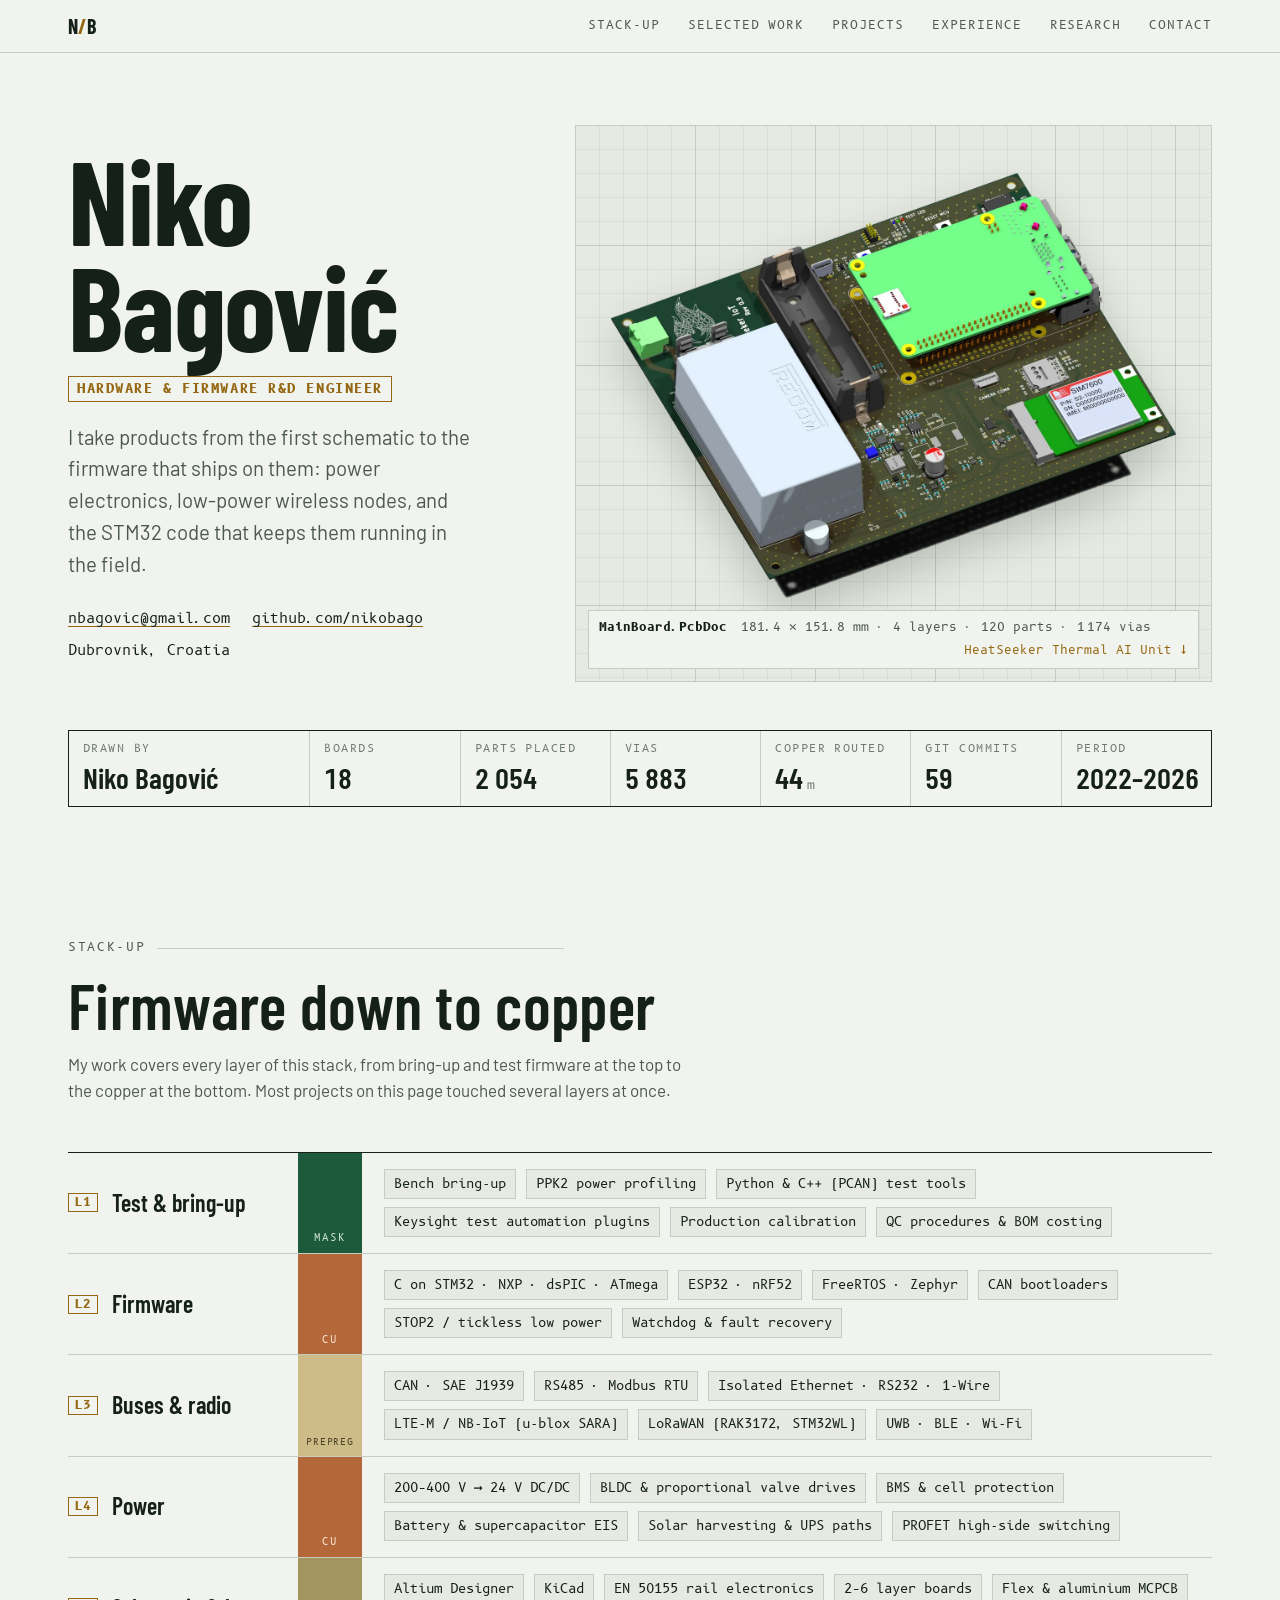
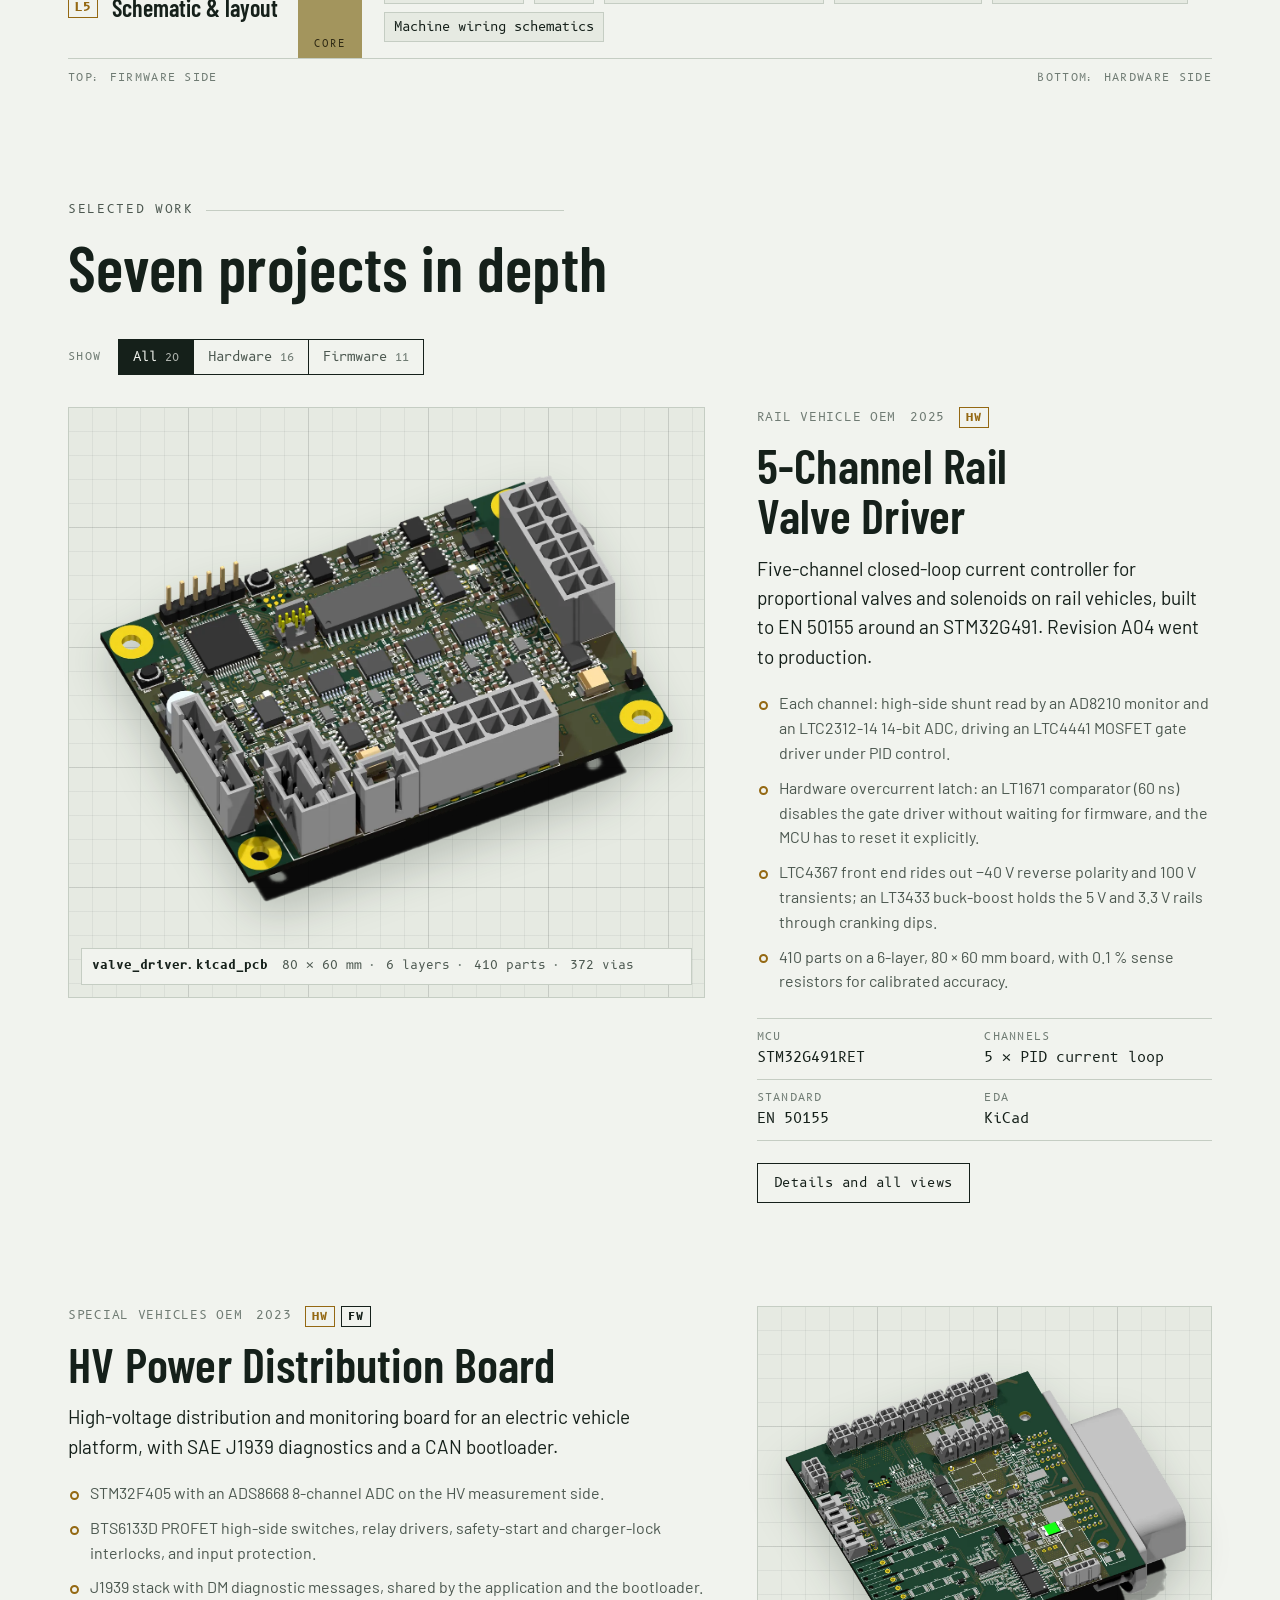
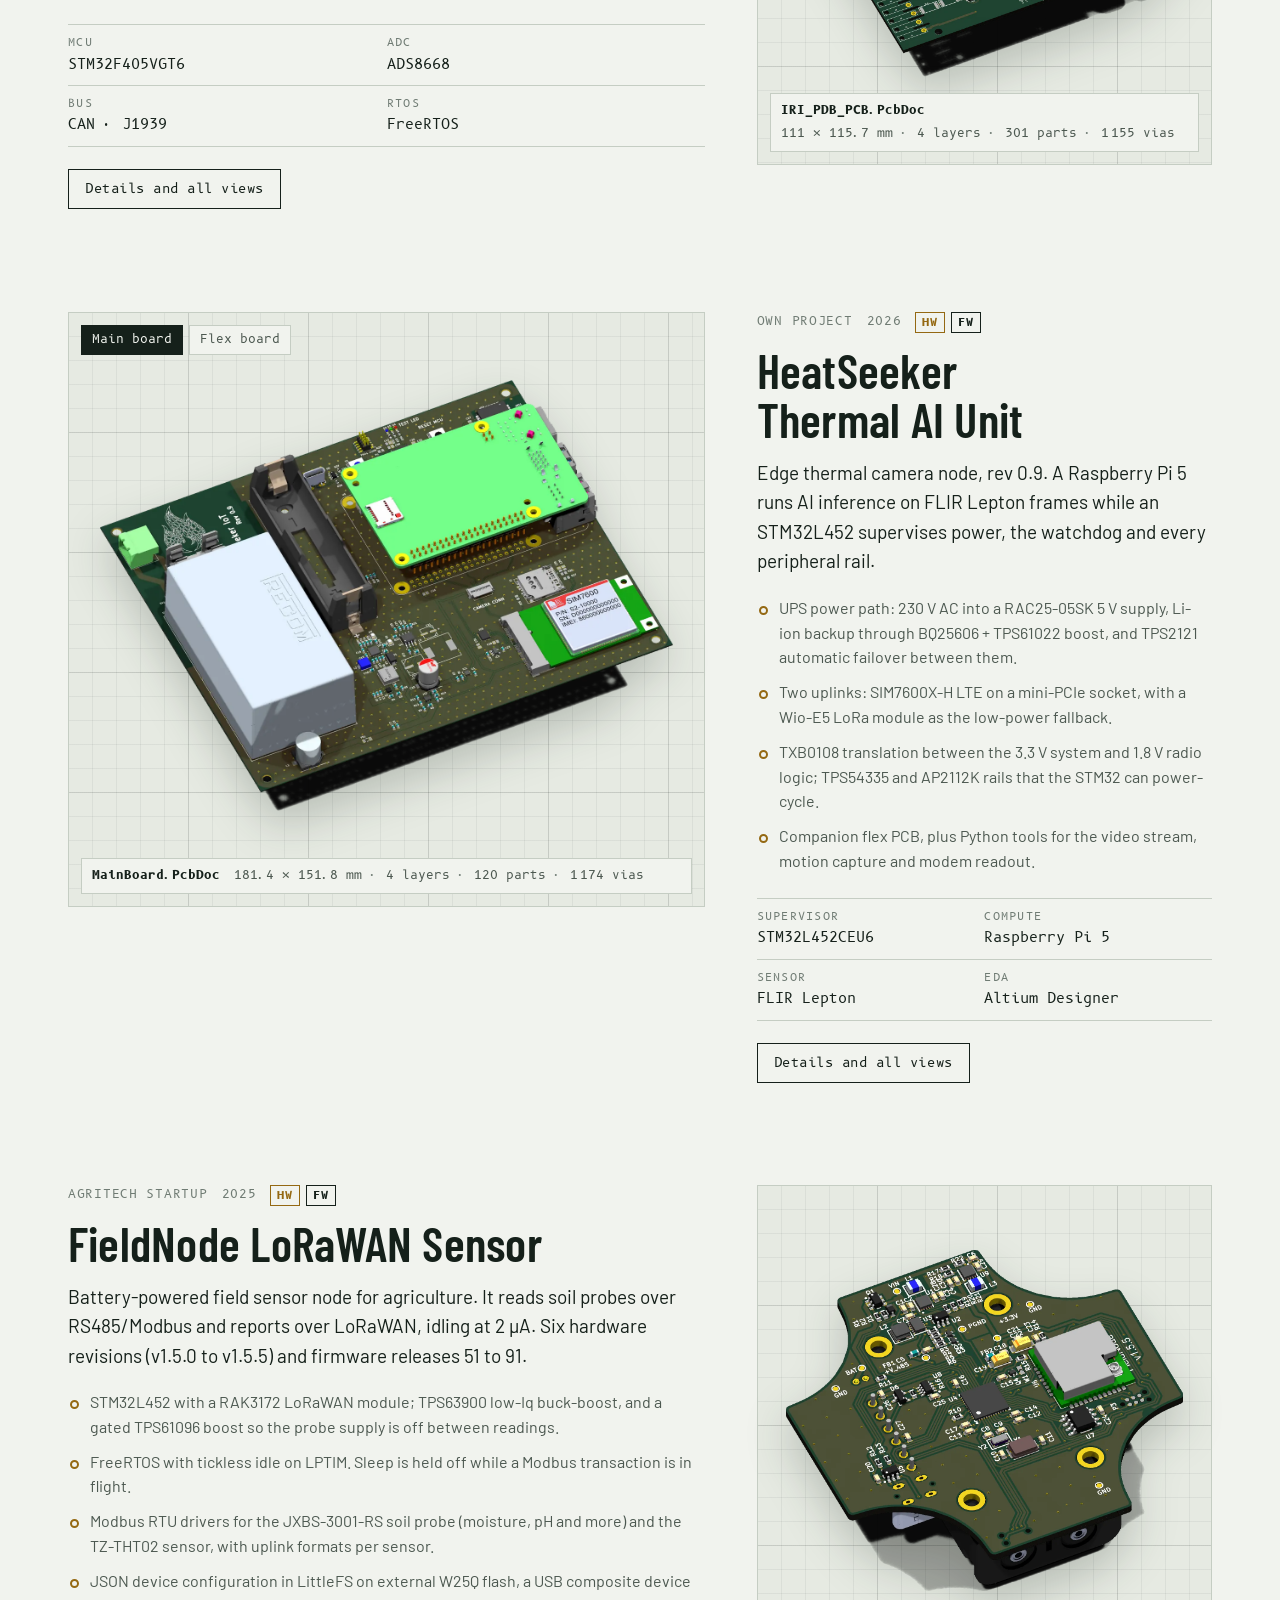
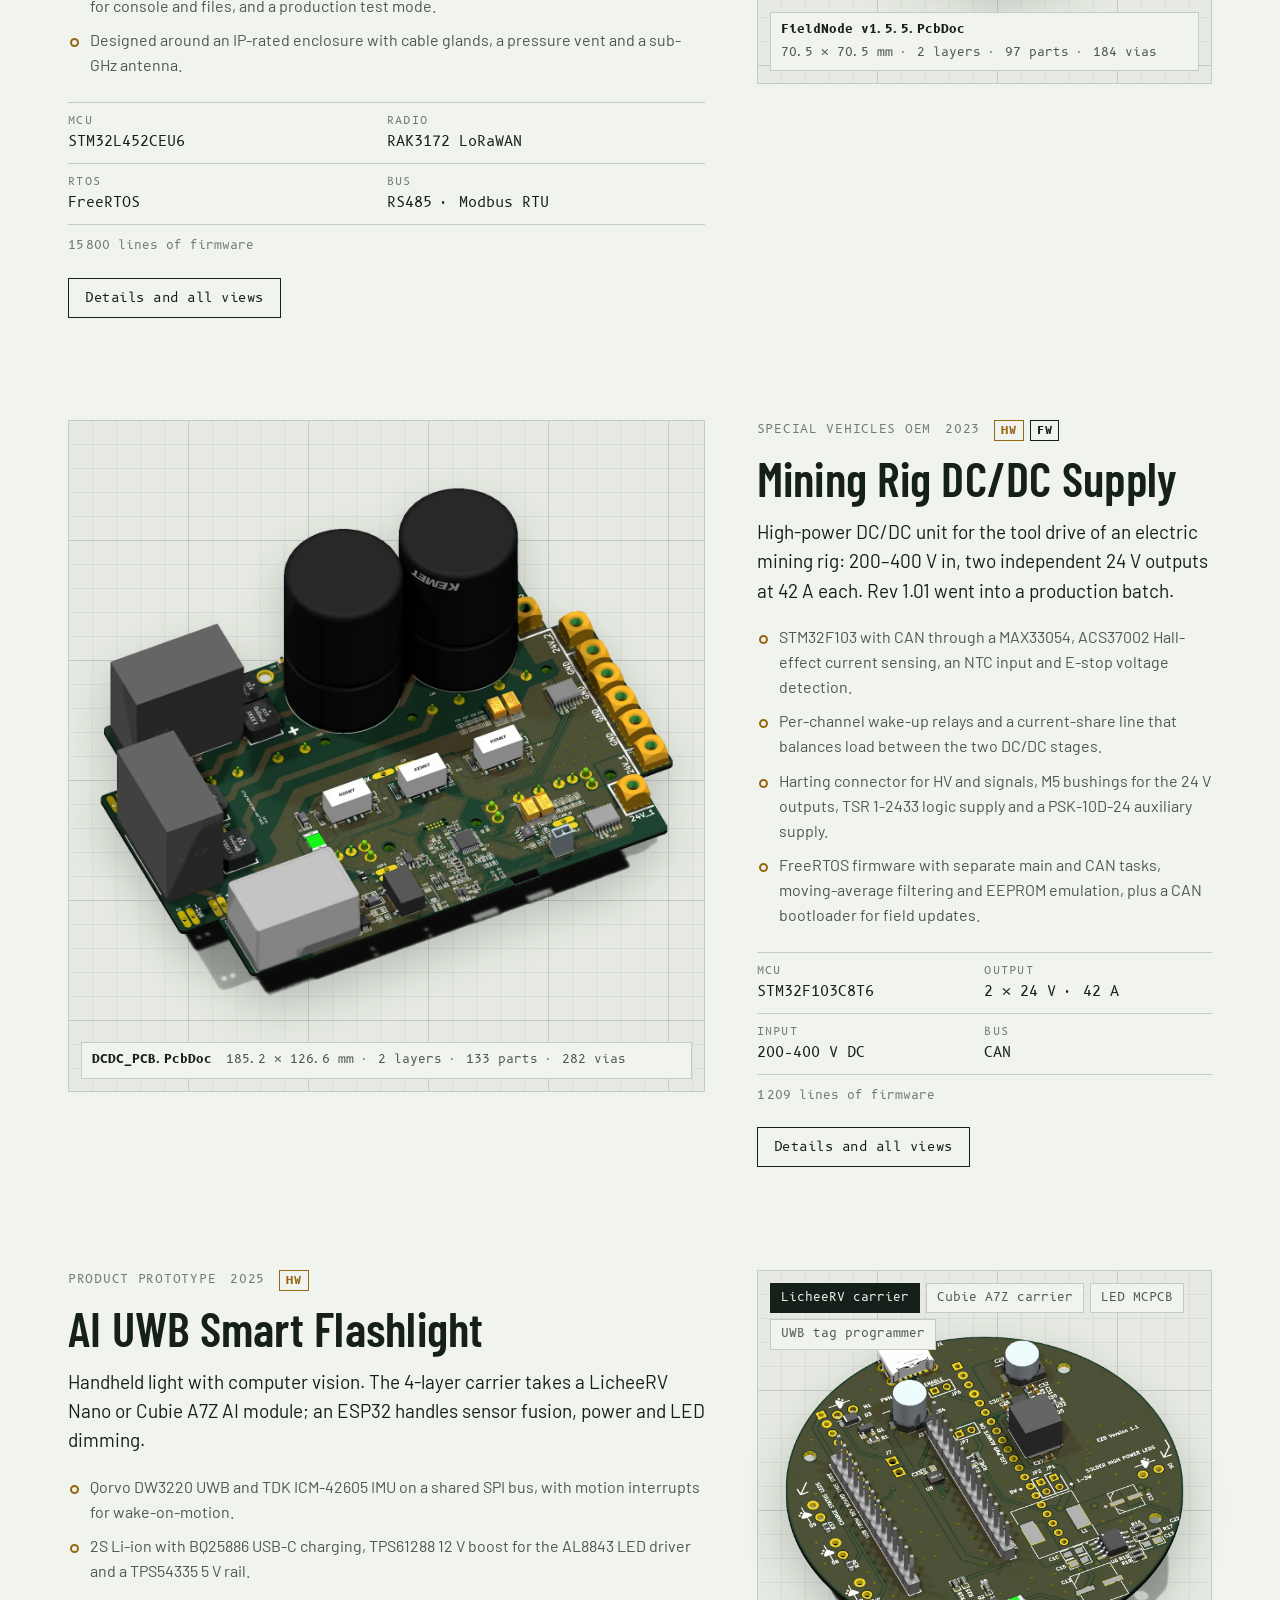
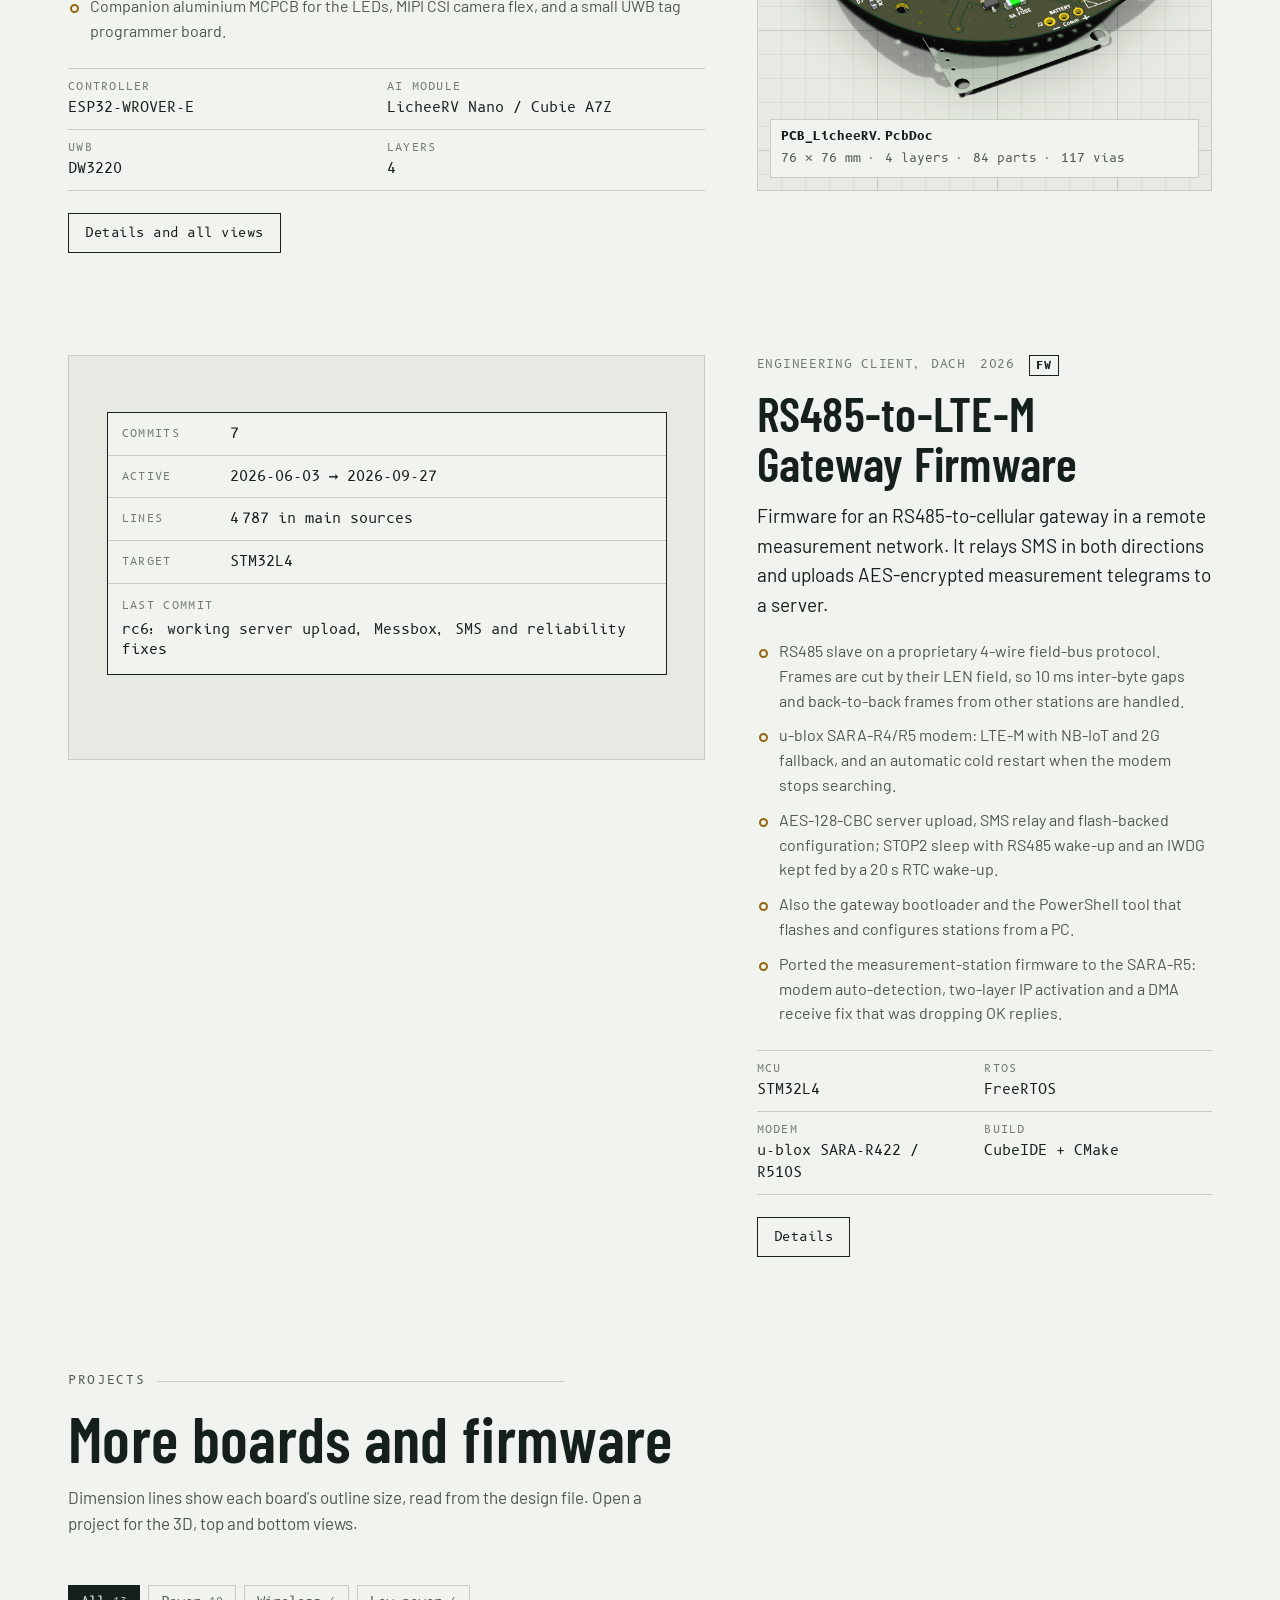
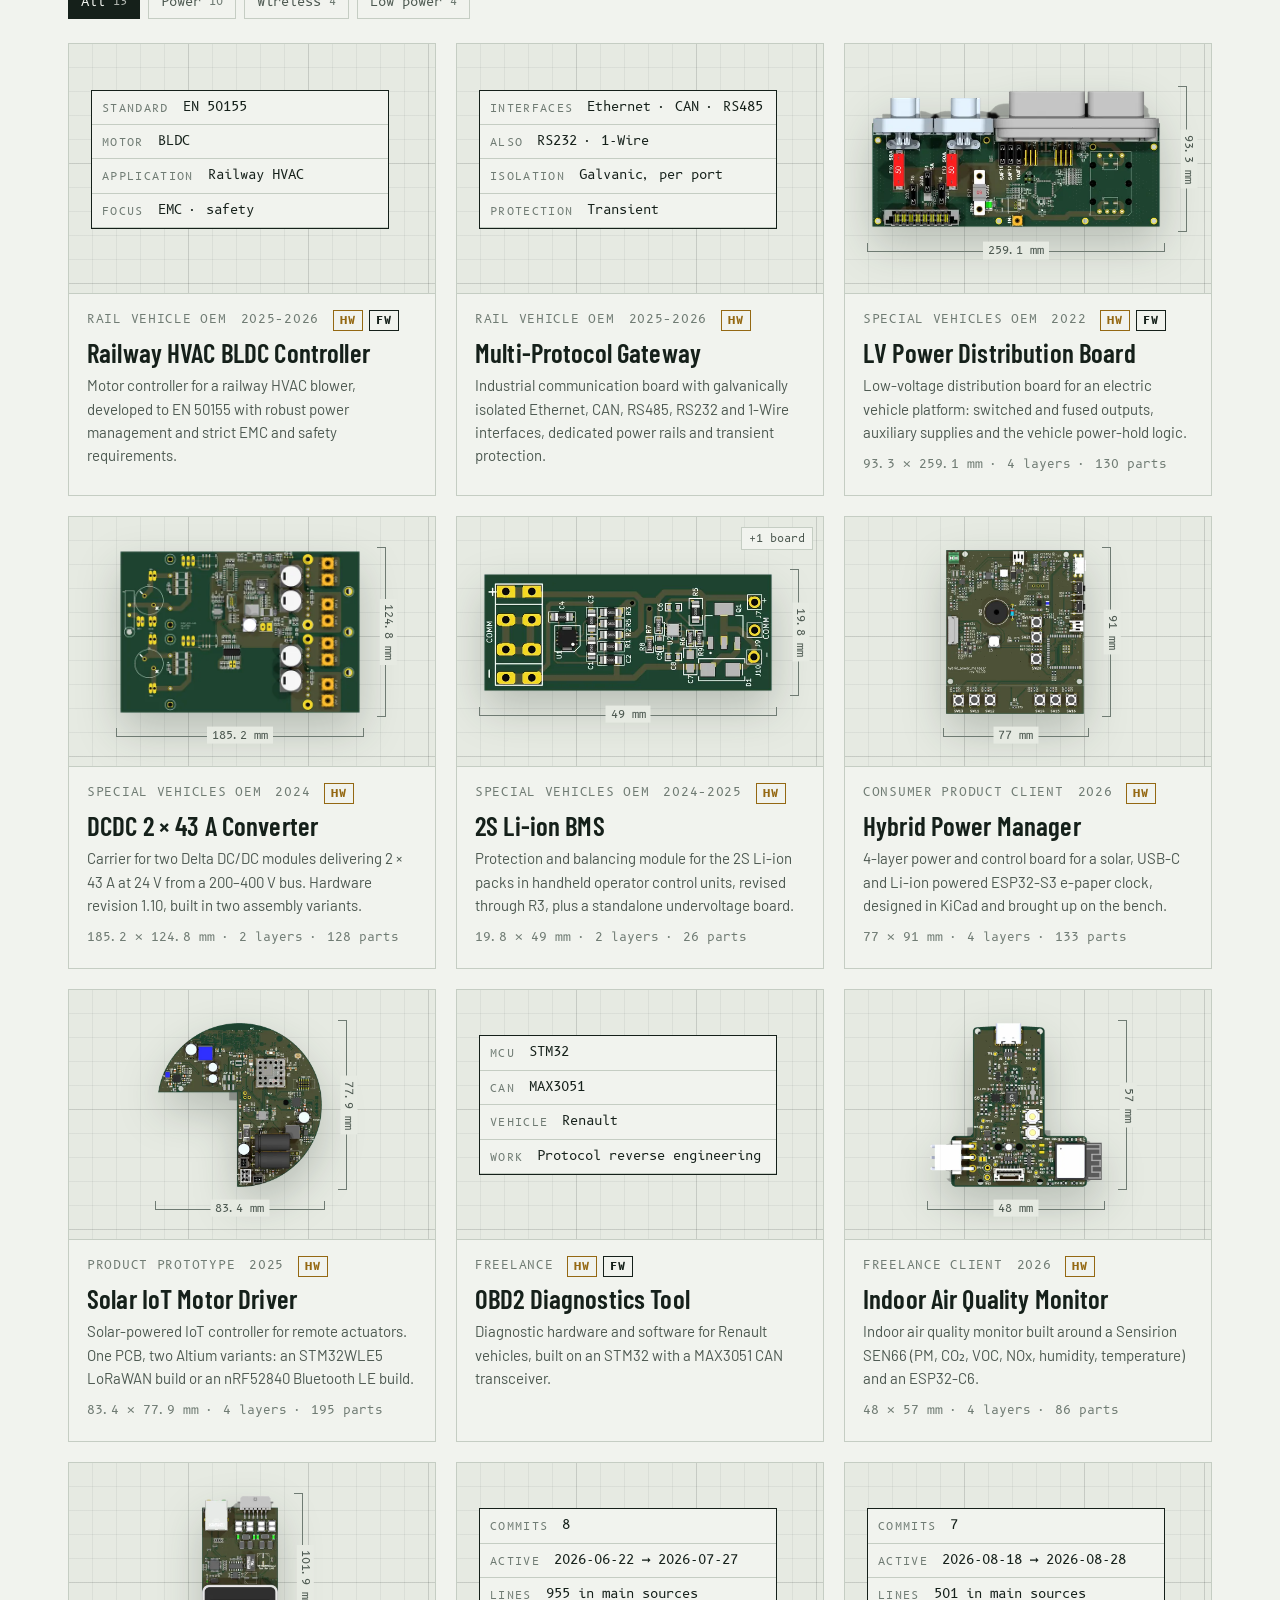
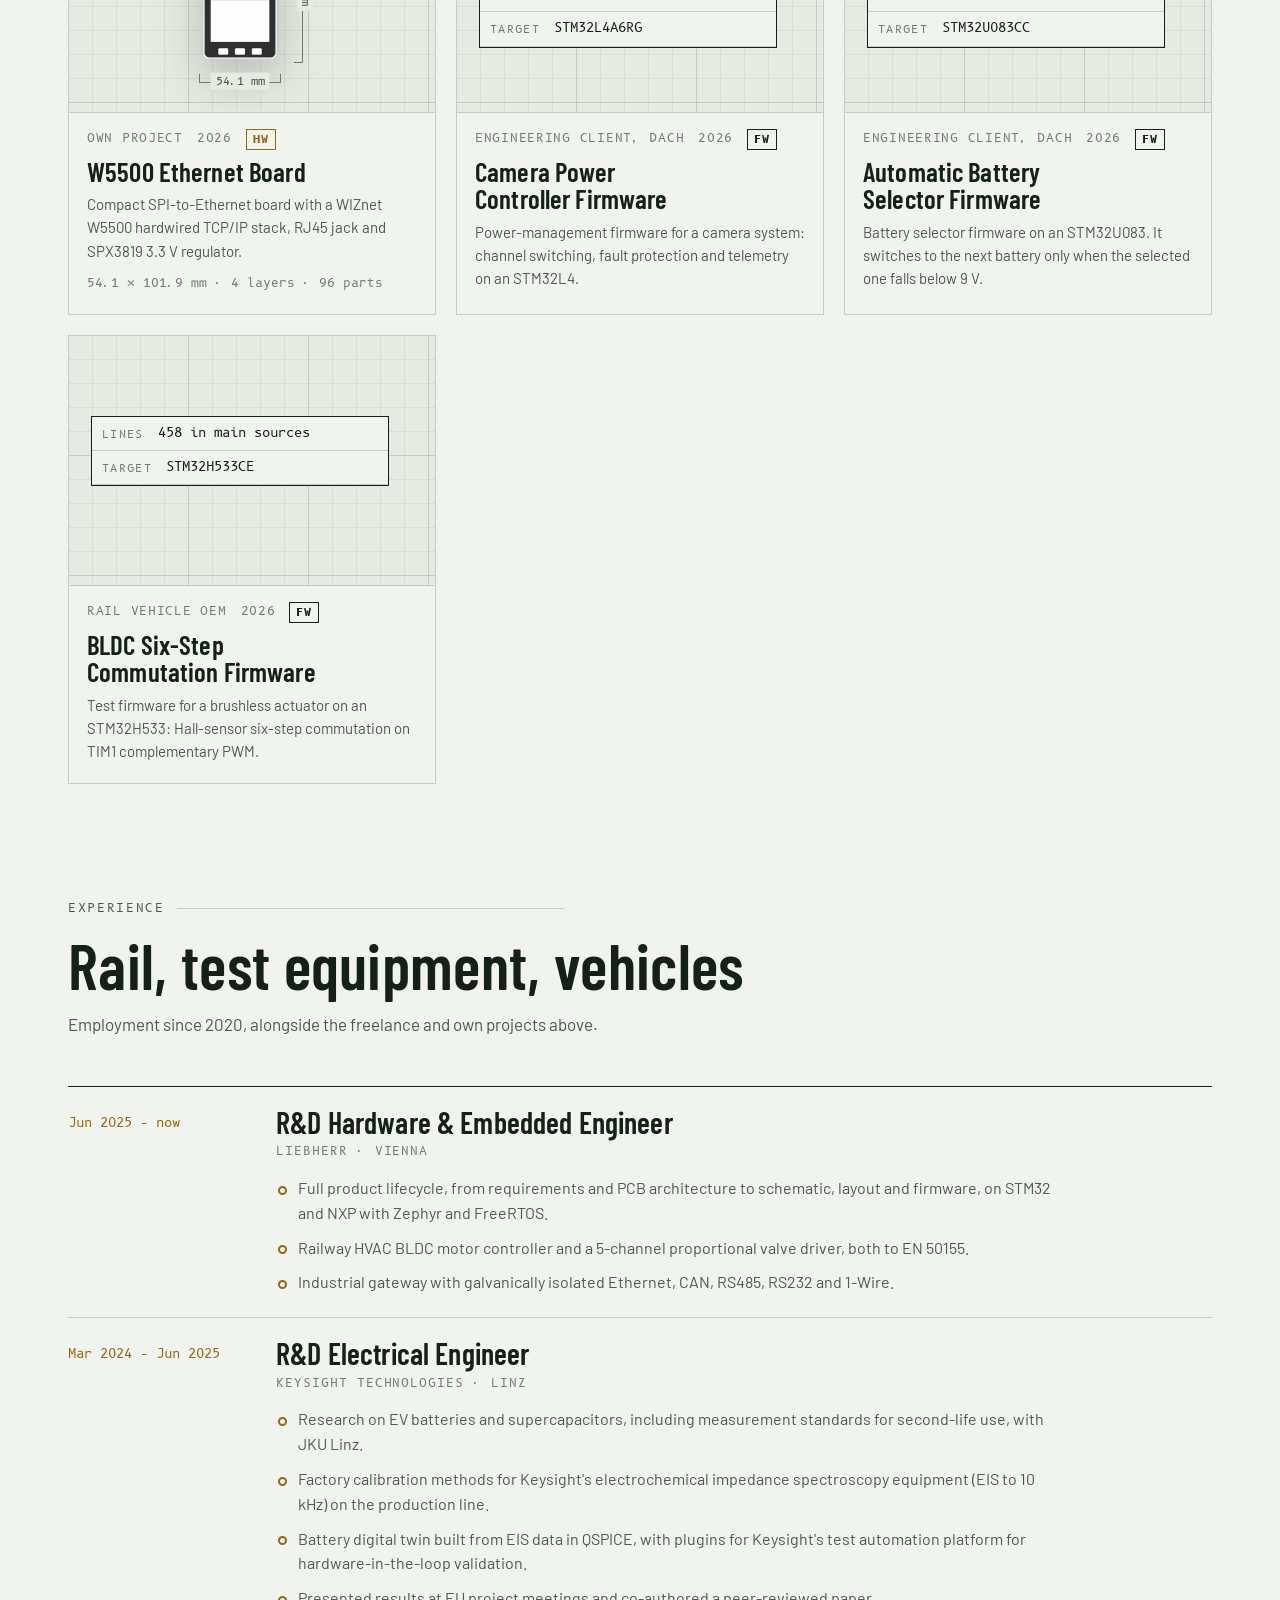
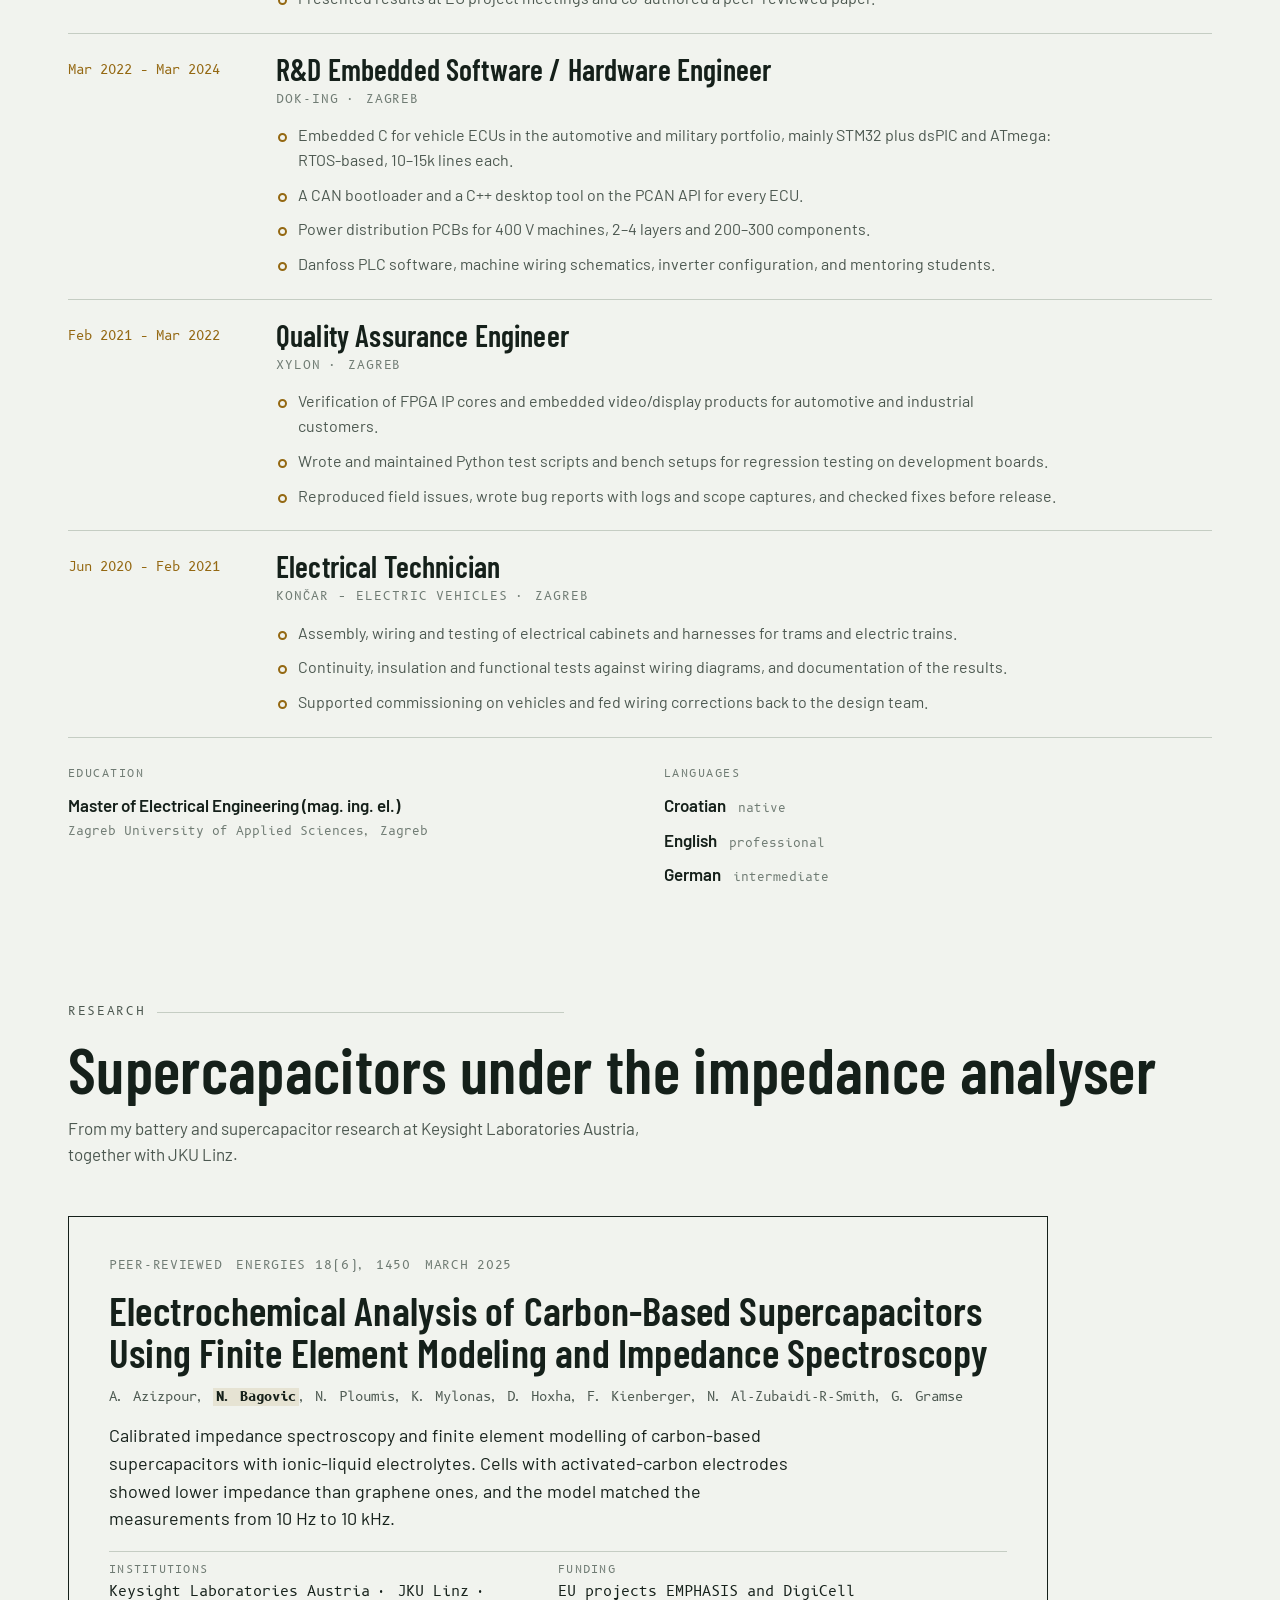
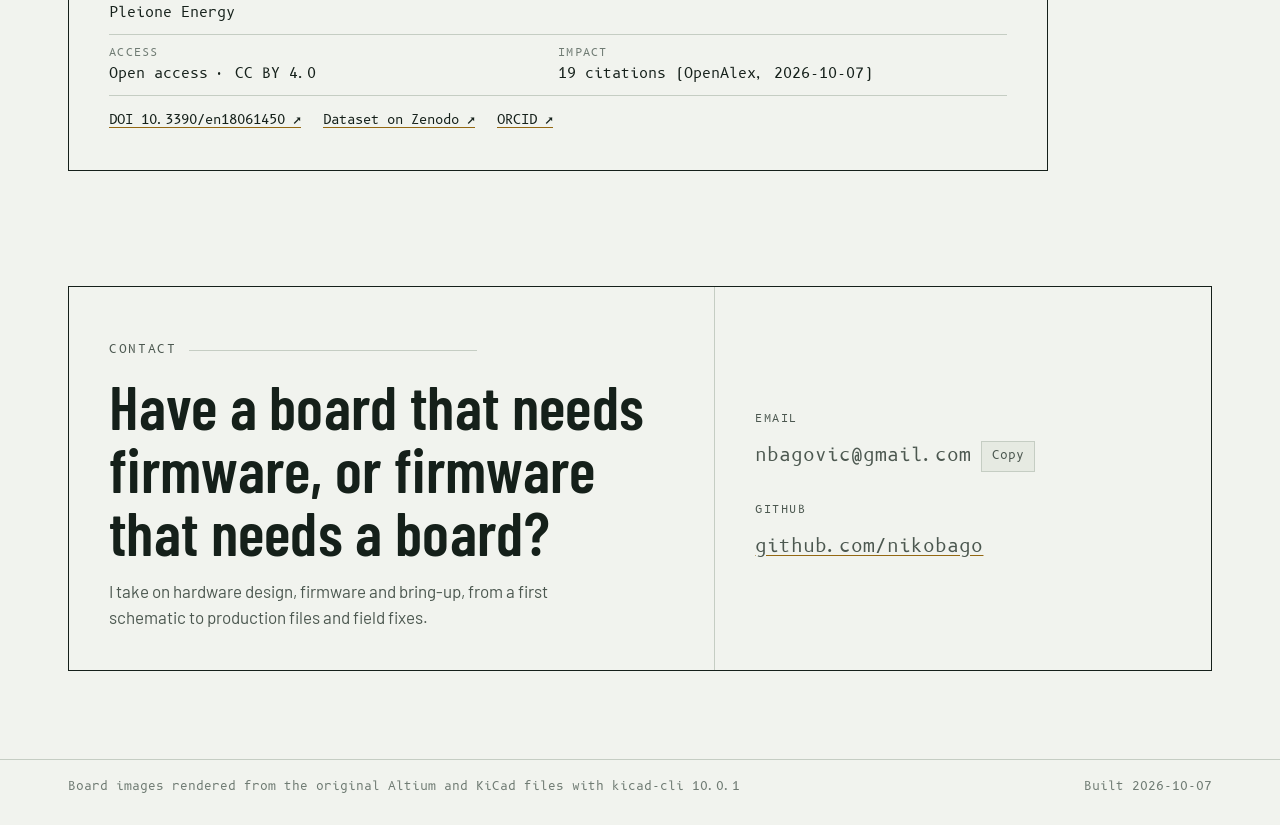
==== commit f22d02f3: "Update site sri 07.10.2026." ====
--- a/index.html
+++ b/index.html
@@ -642,11 +642,11 @@
         </div>
       </article>
       <article class="card" data-tags="hardware wireless low-power power" data-role="HW">
-        <button type="button" class="card-hit" data-open="airflora" aria-label="Open AirFlora Air Quality Monitor"></button>
-        <div class="card-visual grid-bg"><figure class="dim"><div class="dim-box"><img src="assets/boards/airflora-top-sm.webp" width="1100" height="1055" alt="rev 1, top view" loading="lazy" decoding="async"><span class="dim-x"><b>48 mm</b></span><span class="dim-y"><b>57 mm</b></span></div></figure></div>
+        <button type="button" class="card-hit" data-open="iaq-monitor" aria-label="Open Indoor Air Quality Monitor"></button>
+        <div class="card-visual grid-bg"><figure class="dim"><div class="dim-box"><img src="assets/boards/iaq-monitor-top-sm.webp" width="1100" height="1055" alt="rev 1, top view" loading="lazy" decoding="async"><span class="dim-x"><b>48 mm</b></span><span class="dim-y"><b>57 mm</b></span></div></figure></div>
         <div class="card-text">
           <p class="meta"><span>Freelance client</span><span>2026</span><span class="role role-hw" title="Hardware">HW</span></p>
-          <h3>AirFlora Air Quality Monitor</h3>
+          <h3>Indoor Air Quality Monitor</h3>
           <p>Indoor air quality monitor built around a Sensirion SEN66 (PM, CO₂, VOC, NOx, humidity, temperature) and an ESP32-C6.</p>
           <p class="facts"><span>48 × 57 mm</span><span>4 layers</span><span>86 parts</span></p>
         </div>
@@ -769,7 +769,7 @@
   </div>
 </dialog>
 
-<script type="application/json" id="data">{"thermal": {"title": "HeatSeeker Thermal AI Unit", "client": "Own project", "year": "2026", "role": ["HW", "FW"], "summary": "Edge thermal camera node, rev 0.9. A Raspberry Pi 5 runs AI inference on FLIR Lepton frames while an STM32L452 supervises power, the watchdog and every peripheral rail.", "points": ["UPS power path: 230 V AC into a RAC25-05SK 5 V supply, Li-ion backup through BQ25606 + TPS61022 boost, and TPS2121 automatic failover between them.", "Two uplinks: SIM7600X-H LTE on a mini-PCIe socket, with a Wio-E5 LoRa module as the low-power fallback.", "TXB0108 translation between the 3.3 V system and 1.8 V radio logic; TPS54335 and AP2112K rails that the STM32 can power-cycle.", "Companion flex PCB, plus Python tools for the video stream, motion capture and modem readout."], "specs": {"Supervisor": "STM32L452CEU6", "Compute": "Raspberry Pi 5", "Sensor": "FLIR Lepton", "EDA": "Altium Designer"}, "boards": [{"label": "Main board", "stats": {"w_mm": 181.4, "h_mm": 151.8, "layers": 4, "parts": 120, "pads": 560, "vias": 1174, "tracks": 897, "track_m": 2.74, "nets": 0, "file": "MainBoard.PcbDoc"}, "rot": false, "views": {"iso": "assets/boards/thermal-main-iso.webp", "top": "assets/boards/thermal-main-top.webp", "bottom": "assets/boards/thermal-main-bottom.webp"}}, {"label": "Flex board", "stats": {"w_mm": 5.5, "h_mm": 150.0, "layers": 2, "parts": 2, "pads": 20, "vias": 0, "tracks": 21, "track_m": 1.47, "nets": 0, "file": "flex.PcbDoc"}, "rot": true, "views": {"iso": "assets/boards/thermal-flex-iso.webp", "top": "assets/boards/thermal-flex-top.webp", "bottom": "assets/boards/thermal-flex-bottom.webp"}}], "fw": {"git": {"commits": 4, "first": "2026-03-29", "last": "2026-04-04", "last_subject": "gerge branch 'main' of https://github.com/nikobago/thermal_ai_unit"}}, "schematic": null, "link": null}, "valve": {"title": "5-Channel Rail Valve Driver", "client": "Rail vehicle OEM", "year": "2025", "role": ["HW"], "summary": "Five-channel closed-loop current controller for proportional valves and solenoids on rail vehicles, built to EN 50155 around an STM32G491. Revision A04 went to production.", "points": ["Each channel: high-side shunt read by an AD8210 monitor and an LTC2312-14 14-bit ADC, driving an LTC4441 MOSFET gate driver under PID control.", "Hardware overcurrent latch: an LT1671 comparator (60 ns) disables the gate driver without waiting for firmware, and the MCU has to reset it explicitly.", "LTC4367 front end rides out −40 V reverse polarity and 100 V transients; an LT3433 buck-boost holds the 5 V and 3.3 V rails through cranking dips.", "410 parts on a 6-layer, 80 × 60 mm board, with 0.1 % sense resistors for calibrated accuracy."], "specs": {"MCU": "STM32G491RET", "Channels": "5 × PID current loop", "Standard": "EN 50155", "EDA": "KiCad"}, "boards": [{"label": "rev A04", "stats": {"w_mm": 80.0, "h_mm": 60.0, "layers": 6, "parts": 410, "pads": 1176, "vias": 372, "tracks": 3807, "track_m": 6.43, "nets": 258, "file": "valve_driver.kicad_pcb"}, "rot": false, "views": {"iso": "assets/boards/valve-iso.webp", "top": "assets/boards/valve-top.webp", "bottom": "assets/boards/valve-bottom.webp"}}], "fw": {"git": {"commits": 3, "first": "2025-11-25", "last": "2025-12-17", "last_subject": "Update README.md"}}, "schematic": null, "link": null}, "lte-gateway": {"title": "RS485-to-LTE-M Gateway Firmware", "client": "Engineering client, DACH", "year": "2026", "role": ["FW"], "summary": "Firmware for an RS485-to-cellular gateway in a remote measurement network. It relays SMS in both directions and uploads AES-encrypted measurement telegrams to a server.", "points": ["RS485 slave on a proprietary 4-wire field-bus protocol. Frames are cut by their LEN field, so 10 ms inter-byte gaps and back-to-back frames from other stations are handled.", "u-blox SARA-R4/R5 modem: LTE-M with NB-IoT and 2G fallback, and an automatic cold restart when the modem stops searching.", "AES-128-CBC server upload, SMS relay and flash-backed configuration; STOP2 sleep with RS485 wake-up and an IWDG kept fed by a 20 s RTC wake-up.", "Also the gateway bootloader and the PowerShell tool that flashes and configures stations from a PC.", "Ported the measurement-station firmware to the SARA-R5: modem auto-detection, two-layer IP activation and a DMA receive fix that was dropping OK replies."], "specs": {"MCU": "STM32L4", "RTOS": "FreeRTOS", "Modem": "u-blox SARA-R422 / R510S", "Build": "CubeIDE + CMake"}, "boards": [], "fw": {"lines": 4787, "git": {"commits": 7, "repos": 4, "first": "2026-06-03", "last": "2026-09-27", "last_subject": "rc6: working server upload, Messbox, SMS and reliability fixes"}}, "schematic": null, "link": null}, "fieldnode": {"title": "FieldNode LoRaWAN Sensor", "client": "Agritech startup", "year": "2025", "role": ["HW", "FW"], "summary": "Battery-powered field sensor node for agriculture. It reads soil probes over RS485/Modbus and reports over LoRaWAN, idling at 2 µA. Six hardware revisions (v1.5.0 to v1.5.5) and firmware releases 51 to 91.", "points": ["STM32L452 with a RAK3172 LoRaWAN module; TPS63900 low-Iq buck-boost, and a gated TPS61096 boost so the probe supply is off between readings.", "FreeRTOS with tickless idle on LPTIM. Sleep is held off while a Modbus transaction is in flight.", "Modbus RTU drivers for the JXBS-3001-RS soil probe (moisture, pH and more) and the TZ-THT02 sensor, with uplink formats per sensor.", "JSON device configuration in LittleFS on external W25Q flash, a USB composite device for console and files, and a production test mode.", "Designed around an IP-rated enclosure with cable glands, a pressure vent and a sub-GHz antenna."], "specs": {"MCU": "STM32L452CEU6", "Radio": "RAK3172 LoRaWAN", "RTOS": "FreeRTOS", "Bus": "RS485 · Modbus RTU"}, "boards": [{"label": "v1.5.5", "stats": {"w_mm": 70.5, "h_mm": 70.5, "layers": 2, "parts": 97, "pads": 359, "vias": 184, "tracks": 1117, "track_m": 1.68, "nets": 0, "file": "FieldNode v1.5.5.PcbDoc"}, "rot": false, "views": {"iso": "assets/boards/fieldnode-iso.webp", "top": "assets/boards/fieldnode-top.webp", "bottom": "assets/boards/fieldnode-bottom.webp"}}], "fw": {"lines": 15800}, "schematic": null, "link": null}, "dcdc400": {"title": "Mining Rig DC/DC Supply", "client": "Special vehicles OEM", "year": "2023", "role": ["HW", "FW"], "summary": "High-power DC/DC unit for the tool drive of an electric mining rig: 200–400 V in, two independent 24 V outputs at 42 A each. Rev 1.01 went into a production batch.", "points": ["STM32F103 with CAN through a MAX33054, ACS37002 Hall-effect current sensing, an NTC input and E-stop voltage detection.", "Per-channel wake-up relays and a current-share line that balances load between the two DC/DC stages.", "Harting connector for HV and signals, M5 bushings for the 24 V outputs, TSR 1-2433 logic supply and a PSK-10D-24 auxiliary supply.", "FreeRTOS firmware with separate main and CAN tasks, moving-average filtering and EEPROM emulation, plus a CAN bootloader for field updates."], "specs": {"MCU": "STM32F103C8T6", "Output": "2 × 24 V · 42 A", "Input": "200–400 V DC", "Bus": "CAN"}, "boards": [{"label": "Rev 1.01", "stats": {"w_mm": 185.2, "h_mm": 126.6, "layers": 2, "parts": 133, "pads": 517, "vias": 282, "tracks": 1184, "track_m": 3.38, "nets": 0, "file": "DCDC_PCB.PcbDoc"}, "rot": false, "views": {"iso": "assets/boards/dcdc400-iso.webp", "top": "assets/boards/dcdc400-top.webp", "bottom": "assets/boards/dcdc400-bottom.webp"}}], "fw": {"lines": 1209}, "schematic": null, "link": null}, "hvac": {"title": "Railway HVAC BLDC Controller", "client": "Rail vehicle OEM", "year": "2025–2026", "role": ["HW", "FW"], "summary": "Motor controller for a railway HVAC blower, developed to EN 50155 with robust power management and strict EMC and safety requirements.", "points": ["Built to EN 50155, the standard for electronic equipment on rolling stock.", "Power management, EMC and safety compliance designed in from the requirements stage."], "specs": {"Standard": "EN 50155", "Motor": "BLDC", "Application": "Railway HVAC", "Focus": "EMC · safety"}, "boards": [], "fw": null, "schematic": null, "link": null}, "gateway": {"title": "Multi-Protocol Gateway", "client": "Rail vehicle OEM", "year": "2025–2026", "role": ["HW"], "summary": "Industrial communication board with galvanically isolated Ethernet, CAN, RS485, RS232 and 1-Wire interfaces, dedicated power rails and transient protection.", "points": ["Every interface galvanically isolated, each with its own power rail.", "Transient protection sized for industrial and vehicle wiring."], "specs": {"Interfaces": "Ethernet · CAN · RS485", "Also": "RS232 · 1-Wire", "Isolation": "Galvanic, per port", "Protection": "Transient"}, "boards": [], "fw": null, "schematic": null, "link": null}, "hvpdb": {"title": "HV Power Distribution Board", "client": "Special vehicles OEM", "year": "2023", "role": ["HW", "FW"], "summary": "High-voltage distribution and monitoring board for an electric vehicle platform, with SAE J1939 diagnostics and a CAN bootloader.", "points": ["STM32F405 with an ADS8668 8-channel ADC on the HV measurement side.", "BTS6133D PROFET high-side switches, relay drivers, safety-start and charger-lock interlocks, and input protection.", "J1939 stack with DM diagnostic messages, shared by the application and the bootloader."], "specs": {"MCU": "STM32F405VGT6", "ADC": "ADS8668", "Bus": "CAN · J1939", "RTOS": "FreeRTOS"}, "boards": [{"label": "HV PDB", "stats": {"w_mm": 111.0, "h_mm": 115.7, "layers": 4, "parts": 301, "pads": 1063, "vias": 1155, "tracks": 2975, "track_m": 6.52, "nets": 0, "file": "IRI_PDB_PCB.PcbDoc"}, "rot": false, "views": {"iso": "assets/boards/hvpdb-iso.webp", "top": "assets/boards/hvpdb-top.webp", "bottom": "assets/boards/hvpdb-bottom.webp"}}], "fw": null, "schematic": null, "link": null}, "lvpdb": {"title": "LV Power Distribution Board", "client": "Special vehicles OEM", "year": "2022", "role": ["HW", "FW"], "summary": "Low-voltage distribution board for an electric vehicle platform: switched and fused outputs, auxiliary supplies and the vehicle power-hold logic.", "points": ["STM32F303 controlling BTS6133D high-side switches on the switched outputs.", "Power-entry protection, start-button and MCU power-hold circuit, and a TL7726 voltage supervisor.", "CAN processing firmware and its own bootloader."], "specs": {"MCU": "STM32F303VBT6", "Bus": "CAN", "Switching": "BTS6133D", "EDA": "Altium Designer"}, "boards": [{"label": "LV PDB", "stats": {"w_mm": 93.3, "h_mm": 259.1, "layers": 4, "parts": 130, "pads": 618, "vias": 1230, "tracks": 963, "track_m": 3.36, "nets": 0, "file": "00_LVPDB_MAS.PcbDoc"}, "rot": true, "views": {"iso": "assets/boards/lvpdb-iso.webp", "top": "assets/boards/lvpdb-top.webp", "bottom": "assets/boards/lvpdb-bottom.webp"}}], "fw": null, "schematic": null, "link": null}, "dcdc200": {"title": "DCDC 2 × 43 A Converter", "client": "Special vehicles OEM", "year": "2024", "role": ["HW"], "summary": "Carrier for two Delta DC/DC modules delivering 2 × 43 A at 24 V from a 200–400 V bus. Hardware revision 1.10, built in two assembly variants.", "points": ["One bare PCB, two assembled products that differ only in four fitted parts.", "Full release package: wiring diagrams, QC test procedure, declaration label and a SolidWorks enclosure assembly with 3D-printed PCB spacers."], "specs": {"Output": "24 V · 2 × 43 A", "Input": "200–400 V DC", "Rev": "HW 1.10", "EDA": "Altium Designer"}, "boards": [{"label": "HW 1.10", "stats": {"w_mm": 185.2, "h_mm": 124.8, "layers": 2, "parts": 128, "pads": 484, "vias": 168, "tracks": 639, "track_m": 2.53, "nets": 0, "file": "DCDC_200-400_24_2x43A_HW1.10.pcbdoc"}, "rot": false, "views": {"iso": "assets/boards/dcdc200-iso.webp", "top": "assets/boards/dcdc200-top.webp", "bottom": "assets/boards/dcdc200-bottom.webp"}}], "fw": null, "schematic": null, "link": null}, "bms": {"title": "2S Li-ion BMS", "client": "Special vehicles OEM", "year": "2024–2025", "role": ["HW"], "summary": "Protection and balancing module for the 2S Li-ion packs in handheld operator control units, revised through R3, plus a standalone undervoltage board.", "points": ["BQ29200 primary protection with automatic cell balancing, and a BQ2962 as an independent second overvoltage layer.", "Low-side BUK98150 MOSFET disconnect, with RC-filtered cell sense lines against false trips.", "Undervoltage protection split into its own board so existing packs can be retrofitted."], "specs": {"Cells": "2S Li-ion", "Protection": "BQ29200 + BQ2962", "Switch": "BUK98150-55A", "Revisions": "R1 → R3 + UVP"}, "boards": [{"label": "BMS R3", "stats": {"w_mm": 19.8, "h_mm": 49.0, "layers": 2, "parts": 26, "pads": 69, "vias": 2, "tracks": 181, "track_m": 0.33, "nets": 0, "file": "Macro_Micro_BMS_R3.PcbDoc"}, "rot": true, "views": {"iso": "assets/boards/bms-r3-iso.webp", "top": "assets/boards/bms-r3-top.webp", "bottom": "assets/boards/bms-r3-bottom.webp"}}, {"label": "UVP", "stats": {"w_mm": 19.8, "h_mm": 49.0, "layers": 2, "parts": 18, "pads": 39, "vias": 1, "tracks": 84, "track_m": 0.15, "nets": 0, "file": "Macro_Micro_UVP.PcbDoc"}, "rot": true, "views": {"iso": "assets/boards/bms-uvp-iso.webp", "top": "assets/boards/bms-uvp-top.webp", "bottom": "assets/boards/bms-uvp-bottom.webp"}}], "fw": {"git": {"commits": 2, "first": "2025-12-17", "last": "2025-12-17", "last_subject": "Create README.md"}}, "schematic": null, "link": null}, "hpm": {"title": "Hybrid Power Manager", "client": "Consumer product client", "year": "2026", "role": ["HW"], "summary": "4-layer power and control board for a solar, USB-C and Li-ion powered ESP32-S3 e-paper clock, designed in KiCad and brought up on the bench.", "points": ["Power tree: BQ24074 USB charger, LT3652 solar charger, BQ25504 energy harvester, TPS63802 buck-boost and a MAX17048 fuel gauge.", "ESP32-S3-WROOM with a 4.2\" e-paper FPC, piezo buzzer, ambient light sensor and a full button matrix.", "Bench bring-up with the client's test firmware: peripheral, button and display checks, then a one-hour PPK2 soak against a sub-50 µA deep-sleep target.", "Per-unit BOM costing, then v2 requirements for a low-cost variant and a solar variant."], "specs": {"MCU": "ESP32-S3", "Display": "4.2\" e-paper", "Layers": "4", "EDA": "KiCad"}, "boards": [{"label": "rev V1.00", "stats": {"w_mm": 77.0, "h_mm": 91.0, "layers": 4, "parts": 133, "pads": 476, "vias": 267, "tracks": 882, "track_m": 2.74, "nets": 0, "file": "hybrid_power_manager.kicad_pcb"}, "rot": false, "views": {"iso": "assets/boards/hpm-iso.webp", "top": "assets/boards/hpm-top.webp", "bottom": "assets/boards/hpm-bottom.webp"}}], "fw": {"git": {"commits": 19, "first": "2026-04-21", "last": "2026-08-17", "last_subject": "bom comments answered"}}, "schematic": null, "link": null}, "flashlight": {"title": "AI UWB Smart Flashlight", "client": "Product prototype", "year": "2025", "role": ["HW"], "summary": "Handheld light with computer vision. The 4-layer carrier takes a LicheeRV Nano or Cubie A7Z AI module; an ESP32 handles sensor fusion, power and LED dimming.", "points": ["Qorvo DW3220 UWB and TDK ICM-42605 IMU on a shared SPI bus, with motion interrupts for wake-on-motion.", "2S Li-ion with BQ25886 USB-C charging, TPS61288 12 V boost for the AL8843 LED driver and a TPS54335 5 V rail.", "Companion aluminium MCPCB for the LEDs, MIPI CSI camera flex, and a small UWB tag programmer board."], "specs": {"Controller": "ESP32-WROVER-E", "AI module": "LicheeRV Nano / Cubie A7Z", "UWB": "DW3220", "Layers": "4"}, "boards": [{"label": "LicheeRV carrier", "stats": {"w_mm": 76.0, "h_mm": 76.0, "layers": 4, "parts": 84, "pads": 304, "vias": 117, "tracks": 639, "track_m": 1.33, "nets": 0, "file": "PCB_LicheeRV.PcbDoc"}, "rot": false, "views": {"iso": "assets/boards/flash-lichee-iso.webp", "top": "assets/boards/flash-lichee-top.webp", "bottom": "assets/boards/flash-lichee-bottom.webp"}}, {"label": "Cubie A7Z carrier", "stats": {"w_mm": 76.0, "h_mm": 76.0, "layers": 4, "parts": 83, "pads": 316, "vias": 83, "tracks": 617, "track_m": 1.3, "nets": 0, "file": "PCB_Cube.PcbDoc"}, "rot": false, "views": {"iso": "assets/boards/flash-cube-iso.webp", "top": "assets/boards/flash-cube-top.webp", "bottom": "assets/boards/flash-cube-bottom.webp"}}, {"label": "LED MCPCB", "stats": {"w_mm": 76.0, "h_mm": 76.0, "layers": 2, "parts": 4, "pads": 12, "vias": 2, "tracks": 13, "track_m": 0.17, "nets": 0, "file": "LED_HeatSink_PCB.PcbDoc"}, "rot": false, "views": {"iso": "assets/boards/flash-led-iso.webp", "top": "assets/boards/flash-led-top.webp", "bottom": "assets/boards/flash-led-bottom.webp"}}, {"label": "UWB tag programmer", "stats": {"w_mm": 33.6, "h_mm": 33.6, "layers": 2, "parts": 8, "pads": 23, "vias": 6, "tracks": 48, "track_m": 0.16, "nets": 0, "file": "PCB1.PcbDoc"}, "rot": false, "views": {"iso": "assets/boards/flash-uwbprog-iso.webp", "top": "assets/boards/flash-uwbprog-top.webp", "bottom": "assets/boards/flash-uwbprog-bottom.webp"}}], "fw": {"git": {"commits": 7, "first": "2025-11-25", "last": "2025-12-04", "last_subject": "Change in the wiring document, removed the templates"}}, "schematic": null, "link": null}, "sunbull": {"title": "Solar IoT Motor Driver", "client": "Product prototype", "year": "2025", "role": ["HW"], "summary": "Solar-powered IoT controller for remote actuators. One PCB, two Altium variants: an STM32WLE5 LoRaWAN build or an nRF52840 Bluetooth LE build.", "points": ["2S Li-ion with BQ25886 solar charging, a MAX17049 fuel gauge and an INA228 20-bit power monitor, so firmware can hold off motor moves when energy is low.", "TPS61288 boost into a MAX22212 H-bridge with current limiting, for valves, shutters and linear actuators.", "LC86G GPS on a switchable rail, ICM-20689 IMU for tamper alerts, SHTC3 climate sensor and 64 Mbit MX25R flash for offline logging."], "specs": {"Variants": "STM32WLE5 / nRF52840", "Motor driver": "MAX22212", "Battery": "2S Li-ion, solar", "EDA": "Altium Designer"}, "boards": [{"label": "V1 2025", "stats": {"w_mm": 83.4, "h_mm": 77.9, "layers": 4, "parts": 195, "pads": 642, "vias": 376, "tracks": 2041, "track_m": 4.45, "nets": 0, "file": "solar_motor_drive.PcbDoc"}, "rot": false, "views": {"iso": "assets/boards/sunbull-iso.webp", "top": "assets/boards/sunbull-top.webp", "bottom": "assets/boards/sunbull-bottom.webp"}}], "fw": {"git": {"commits": 2, "first": "2025-11-25", "last": "2025-12-17", "last_subject": "Create README.md"}}, "schematic": null, "link": null}, "obd2": {"title": "OBD2 Diagnostics Tool", "client": "Freelance", "year": "", "role": ["HW", "FW"], "summary": "Diagnostic hardware and software for Renault vehicles, built on an STM32 with a MAX3051 CAN transceiver.", "points": ["Reverse-engineered raw CAN traffic to reconstruct Renault's proprietary diagnostic protocols."], "specs": {"MCU": "STM32", "CAN": "MAX3051", "Vehicle": "Renault", "Work": "Protocol reverse engineering"}, "boards": [], "fw": null, "schematic": null, "link": null}, "airflora": {"title": "AirFlora Air Quality Monitor", "client": "Freelance client", "year": "2026", "role": ["HW"], "summary": "Indoor air quality monitor built around a Sensirion SEN66 (PM, CO₂, VOC, NOx, humidity, temperature) and an ESP32-C6.", "points": ["ESP32-C6-MINI with a 32.768 kHz crystal for accurate sleep timing.", "SEN66 on a JST-GH connector with its own TPS22917 load switch, so the sensor is fully off between samples.", "BQ25622 charger, MAX17048 fuel gauge, TUSB320 USB-C detection and a 12 V auxiliary input."], "specs": {"MCU": "ESP32-C6", "Sensor": "Sensirion SEN66", "Charger": "BQ25622", "EDA": "KiCad"}, "boards": [{"label": "rev 1", "stats": {"w_mm": 48.0, "h_mm": 57.0, "layers": 4, "parts": 86, "pads": 296, "vias": 131, "tracks": 703, "track_m": 1.13, "nets": 0, "file": "airflora_iaq.kicad_pcb"}, "rot": false, "views": {"iso": "assets/boards/airflora-iso.webp", "top": "assets/boards/airflora-top.webp", "bottom": "assets/boards/airflora-bottom.webp"}}], "fw": null, "schematic": null, "link": null}, "lanm5": {"title": "W5500 Ethernet Board", "client": "Own project", "year": "2026", "role": ["HW"], "summary": "Compact SPI-to-Ethernet board with a WIZnet W5500 hardwired TCP/IP stack, RJ45 jack and SPX3819 3.3 V regulator.", "points": ["Full Altium release: DRC report, Gerbers, drill files and BOM."], "specs": {"Controller": "W5500", "Interface": "SPI", "Regulator": "SPX3819", "EDA": "Altium Designer"}, "boards": [{"label": "rev 1", "stats": {"w_mm": 54.1, "h_mm": 101.9, "layers": 4, "parts": 96, "pads": 422, "vias": 333, "tracks": 1374, "track_m": 3.64, "nets": 0, "file": "PCB1.PcbDoc"}, "rot": false, "views": {"iso": "assets/boards/lanm5-iso.webp", "top": "assets/boards/lanm5-top.webp", "bottom": "assets/boards/lanm5-bottom.webp"}}], "fw": null, "schematic": null, "link": null}, "tbm": {"title": "Camera Power Controller Firmware", "client": "Engineering client, DACH", "year": "2026", "role": ["FW"], "summary": "Power-management firmware for a camera system: channel switching, fault protection and telemetry on an STM32L4.", "points": ["State machine with debounced switch input, timeouts and sleep. The MCU does not suspend its clock while the 1 s debounce timer runs.", "PROFET fault detection through ADC sense lines, with the threshold tuned to 3.06 V so shorts trip reliably across tolerances, and a cool-off period after a short.", "Voltage, current and temperature readings on every channel, IWDG watchdog, and a Python serial test script that checks each output."], "specs": {"MCU": "STM32L4A6RG", "Switching": "Infineon PROFET", "Test": "Python + pyserial", "IDE": "STM32CubeIDE"}, "boards": [], "fw": {"lines": 955, "git": {"commits": 8, "repos": 1, "first": "2026-06-22", "last": "2026-07-27", "last_subject": "Fix internal LED glowing, update ADC offset, add watchdog toggle"}}, "schematic": null, "link": null}, "batschalter": {"title": "Automatic Battery Selector Firmware", "client": "Engineering client, DACH", "year": "2026", "role": ["FW"], "summary": "Battery selector firmware on an STM32U083. It switches to the next battery only when the selected one falls below 9 V.", "points": ["Sleep current measured at about 9 µA from 5 V after pin-by-pin initialisation of every unused GPIO.", "Handles a selected battery being removed in CT mode without leaving its indicator blinking."], "specs": {"MCU": "STM32U083CC", "Sleep": "≈ 9 µA @ 5 V", "Threshold": "9 V", "IDE": "STM32CubeIDE"}, "boards": [], "fw": {"lines": 501, "git": {"commits": 7, "repos": 1, "first": "2026-08-18", "last": "2026-08-28", "last_subject": "Change so it changes to next battery only when selected battery is under 9V. Fix with CT mode keeping the selected battery blinking when the chosen battery is removed."}}, "schematic": null, "link": null}, "bldc-bench": {"title": "BLDC Six-Step Commutation Firmware", "client": "Rail vehicle OEM", "year": "2026", "role": ["FW"], "summary": "Test firmware for a brushless actuator on an STM32H533: Hall-sensor six-step commutation on TIM1 complementary PWM.", "points": ["Commutation table driven from Hall-sensor EXTI interrupts, with forced commutation steps for rotor alignment.", "ADC peak-current sampling and main-output-enable gating for safe phase changes."], "specs": {"MCU": "STM32H533CE", "Control": "6-step Hall", "PWM": "TIM1 complementary", "IDE": "STM32CubeIDE"}, "boards": [], "fw": {"lines": 458}, "schematic": null, "link": null}}</script>
+<script type="application/json" id="data">{"thermal": {"title": "HeatSeeker Thermal AI Unit", "client": "Own project", "year": "2026", "role": ["HW", "FW"], "summary": "Edge thermal camera node, rev 0.9. A Raspberry Pi 5 runs AI inference on FLIR Lepton frames while an STM32L452 supervises power, the watchdog and every peripheral rail.", "points": ["UPS power path: 230 V AC into a RAC25-05SK 5 V supply, Li-ion backup through BQ25606 + TPS61022 boost, and TPS2121 automatic failover between them.", "Two uplinks: SIM7600X-H LTE on a mini-PCIe socket, with a Wio-E5 LoRa module as the low-power fallback.", "TXB0108 translation between the 3.3 V system and 1.8 V radio logic; TPS54335 and AP2112K rails that the STM32 can power-cycle.", "Companion flex PCB, plus Python tools for the video stream, motion capture and modem readout."], "specs": {"Supervisor": "STM32L452CEU6", "Compute": "Raspberry Pi 5", "Sensor": "FLIR Lepton", "EDA": "Altium Designer"}, "boards": [{"label": "Main board", "stats": {"w_mm": 181.4, "h_mm": 151.8, "layers": 4, "parts": 120, "pads": 560, "vias": 1174, "tracks": 897, "track_m": 2.74, "nets": 0, "file": "MainBoard.PcbDoc"}, "rot": false, "views": {"iso": "assets/boards/thermal-main-iso.webp", "top": "assets/boards/thermal-main-top.webp", "bottom": "assets/boards/thermal-main-bottom.webp"}}, {"label": "Flex board", "stats": {"w_mm": 5.5, "h_mm": 150.0, "layers": 2, "parts": 2, "pads": 20, "vias": 0, "tracks": 21, "track_m": 1.47, "nets": 0, "file": "flex.PcbDoc"}, "rot": true, "views": {"iso": "assets/boards/thermal-flex-iso.webp", "top": "assets/boards/thermal-flex-top.webp", "bottom": "assets/boards/thermal-flex-bottom.webp"}}], "fw": {"git": {"commits": 4, "first": "2026-03-29", "last": "2026-04-04", "last_subject": "gerge branch 'main' of https://github.com/nikobago/thermal_ai_unit"}}, "schematic": null, "link": null}, "valve": {"title": "5-Channel Rail Valve Driver", "client": "Rail vehicle OEM", "year": "2025", "role": ["HW"], "summary": "Five-channel closed-loop current controller for proportional valves and solenoids on rail vehicles, built to EN 50155 around an STM32G491. Revision A04 went to production.", "points": ["Each channel: high-side shunt read by an AD8210 monitor and an LTC2312-14 14-bit ADC, driving an LTC4441 MOSFET gate driver under PID control.", "Hardware overcurrent latch: an LT1671 comparator (60 ns) disables the gate driver without waiting for firmware, and the MCU has to reset it explicitly.", "LTC4367 front end rides out −40 V reverse polarity and 100 V transients; an LT3433 buck-boost holds the 5 V and 3.3 V rails through cranking dips.", "410 parts on a 6-layer, 80 × 60 mm board, with 0.1 % sense resistors for calibrated accuracy."], "specs": {"MCU": "STM32G491RET", "Channels": "5 × PID current loop", "Standard": "EN 50155", "EDA": "KiCad"}, "boards": [{"label": "rev A04", "stats": {"w_mm": 80.0, "h_mm": 60.0, "layers": 6, "parts": 410, "pads": 1176, "vias": 372, "tracks": 3807, "track_m": 6.43, "nets": 258, "file": "valve_driver.kicad_pcb"}, "rot": false, "views": {"iso": "assets/boards/valve-iso.webp", "top": "assets/boards/valve-top.webp", "bottom": "assets/boards/valve-bottom.webp"}}], "fw": {"git": {"commits": 3, "first": "2025-11-25", "last": "2025-12-17", "last_subject": "Update README.md"}}, "schematic": null, "link": null}, "lte-gateway": {"title": "RS485-to-LTE-M Gateway Firmware", "client": "Engineering client, DACH", "year": "2026", "role": ["FW"], "summary": "Firmware for an RS485-to-cellular gateway in a remote measurement network. It relays SMS in both directions and uploads AES-encrypted measurement telegrams to a server.", "points": ["RS485 slave on a proprietary 4-wire field-bus protocol. Frames are cut by their LEN field, so 10 ms inter-byte gaps and back-to-back frames from other stations are handled.", "u-blox SARA-R4/R5 modem: LTE-M with NB-IoT and 2G fallback, and an automatic cold restart when the modem stops searching.", "AES-128-CBC server upload, SMS relay and flash-backed configuration; STOP2 sleep with RS485 wake-up and an IWDG kept fed by a 20 s RTC wake-up.", "Also the gateway bootloader and the PowerShell tool that flashes and configures stations from a PC.", "Ported the measurement-station firmware to the SARA-R5: modem auto-detection, two-layer IP activation and a DMA receive fix that was dropping OK replies."], "specs": {"MCU": "STM32L4", "RTOS": "FreeRTOS", "Modem": "u-blox SARA-R422 / R510S", "Build": "CubeIDE + CMake"}, "boards": [], "fw": {"lines": 4787, "git": {"commits": 7, "repos": 4, "first": "2026-06-03", "last": "2026-09-27", "last_subject": "rc6: working server upload, Messbox, SMS and reliability fixes"}}, "schematic": null, "link": null}, "fieldnode": {"title": "FieldNode LoRaWAN Sensor", "client": "Agritech startup", "year": "2025", "role": ["HW", "FW"], "summary": "Battery-powered field sensor node for agriculture. It reads soil probes over RS485/Modbus and reports over LoRaWAN, idling at 2 µA. Six hardware revisions (v1.5.0 to v1.5.5) and firmware releases 51 to 91.", "points": ["STM32L452 with a RAK3172 LoRaWAN module; TPS63900 low-Iq buck-boost, and a gated TPS61096 boost so the probe supply is off between readings.", "FreeRTOS with tickless idle on LPTIM. Sleep is held off while a Modbus transaction is in flight.", "Modbus RTU drivers for the JXBS-3001-RS soil probe (moisture, pH and more) and the TZ-THT02 sensor, with uplink formats per sensor.", "JSON device configuration in LittleFS on external W25Q flash, a USB composite device for console and files, and a production test mode.", "Designed around an IP-rated enclosure with cable glands, a pressure vent and a sub-GHz antenna."], "specs": {"MCU": "STM32L452CEU6", "Radio": "RAK3172 LoRaWAN", "RTOS": "FreeRTOS", "Bus": "RS485 · Modbus RTU"}, "boards": [{"label": "v1.5.5", "stats": {"w_mm": 70.5, "h_mm": 70.5, "layers": 2, "parts": 97, "pads": 359, "vias": 184, "tracks": 1117, "track_m": 1.68, "nets": 0, "file": "FieldNode v1.5.5.PcbDoc"}, "rot": false, "views": {"iso": "assets/boards/fieldnode-iso.webp", "top": "assets/boards/fieldnode-top.webp", "bottom": "assets/boards/fieldnode-bottom.webp"}}], "fw": {"lines": 15800}, "schematic": null, "link": null}, "dcdc400": {"title": "Mining Rig DC/DC Supply", "client": "Special vehicles OEM", "year": "2023", "role": ["HW", "FW"], "summary": "High-power DC/DC unit for the tool drive of an electric mining rig: 200–400 V in, two independent 24 V outputs at 42 A each. Rev 1.01 went into a production batch.", "points": ["STM32F103 with CAN through a MAX33054, ACS37002 Hall-effect current sensing, an NTC input and E-stop voltage detection.", "Per-channel wake-up relays and a current-share line that balances load between the two DC/DC stages.", "Harting connector for HV and signals, M5 bushings for the 24 V outputs, TSR 1-2433 logic supply and a PSK-10D-24 auxiliary supply.", "FreeRTOS firmware with separate main and CAN tasks, moving-average filtering and EEPROM emulation, plus a CAN bootloader for field updates."], "specs": {"MCU": "STM32F103C8T6", "Output": "2 × 24 V · 42 A", "Input": "200–400 V DC", "Bus": "CAN"}, "boards": [{"label": "Rev 1.01", "stats": {"w_mm": 185.2, "h_mm": 126.6, "layers": 2, "parts": 133, "pads": 517, "vias": 282, "tracks": 1184, "track_m": 3.38, "nets": 0, "file": "DCDC_PCB.PcbDoc"}, "rot": false, "views": {"iso": "assets/boards/dcdc400-iso.webp", "top": "assets/boards/dcdc400-top.webp", "bottom": "assets/boards/dcdc400-bottom.webp"}}], "fw": {"lines": 1209}, "schematic": null, "link": null}, "hvac": {"title": "Railway HVAC BLDC Controller", "client": "Rail vehicle OEM", "year": "2025–2026", "role": ["HW", "FW"], "summary": "Motor controller for a railway HVAC blower, developed to EN 50155 with robust power management and strict EMC and safety requirements.", "points": ["Built to EN 50155, the standard for electronic equipment on rolling stock.", "Power management, EMC and safety compliance designed in from the requirements stage."], "specs": {"Standard": "EN 50155", "Motor": "BLDC", "Application": "Railway HVAC", "Focus": "EMC · safety"}, "boards": [], "fw": null, "schematic": null, "link": null}, "gateway": {"title": "Multi-Protocol Gateway", "client": "Rail vehicle OEM", "year": "2025–2026", "role": ["HW"], "summary": "Industrial communication board with galvanically isolated Ethernet, CAN, RS485, RS232 and 1-Wire interfaces, dedicated power rails and transient protection.", "points": ["Every interface galvanically isolated, each with its own power rail.", "Transient protection sized for industrial and vehicle wiring."], "specs": {"Interfaces": "Ethernet · CAN · RS485", "Also": "RS232 · 1-Wire", "Isolation": "Galvanic, per port", "Protection": "Transient"}, "boards": [], "fw": null, "schematic": null, "link": null}, "hvpdb": {"title": "HV Power Distribution Board", "client": "Special vehicles OEM", "year": "2023", "role": ["HW", "FW"], "summary": "High-voltage distribution and monitoring board for an electric vehicle platform, with SAE J1939 diagnostics and a CAN bootloader.", "points": ["STM32F405 with an ADS8668 8-channel ADC on the HV measurement side.", "BTS6133D PROFET high-side switches, relay drivers, safety-start and charger-lock interlocks, and input protection.", "J1939 stack with DM diagnostic messages, shared by the application and the bootloader."], "specs": {"MCU": "STM32F405VGT6", "ADC": "ADS8668", "Bus": "CAN · J1939", "RTOS": "FreeRTOS"}, "boards": [{"label": "HV PDB", "stats": {"w_mm": 111.0, "h_mm": 115.7, "layers": 4, "parts": 301, "pads": 1063, "vias": 1155, "tracks": 2975, "track_m": 6.52, "nets": 0, "file": "IRI_PDB_PCB.PcbDoc"}, "rot": false, "views": {"iso": "assets/boards/hvpdb-iso.webp", "top": "assets/boards/hvpdb-top.webp", "bottom": "assets/boards/hvpdb-bottom.webp"}}], "fw": null, "schematic": null, "link": null}, "lvpdb": {"title": "LV Power Distribution Board", "client": "Special vehicles OEM", "year": "2022", "role": ["HW", "FW"], "summary": "Low-voltage distribution board for an electric vehicle platform: switched and fused outputs, auxiliary supplies and the vehicle power-hold logic.", "points": ["STM32F303 controlling BTS6133D high-side switches on the switched outputs.", "Power-entry protection, start-button and MCU power-hold circuit, and a TL7726 voltage supervisor.", "CAN processing firmware and its own bootloader."], "specs": {"MCU": "STM32F303VBT6", "Bus": "CAN", "Switching": "BTS6133D", "EDA": "Altium Designer"}, "boards": [{"label": "LV PDB", "stats": {"w_mm": 93.3, "h_mm": 259.1, "layers": 4, "parts": 130, "pads": 618, "vias": 1230, "tracks": 963, "track_m": 3.36, "nets": 0, "file": "00_LVPDB_MAS.PcbDoc"}, "rot": true, "views": {"iso": "assets/boards/lvpdb-iso.webp", "top": "assets/boards/lvpdb-top.webp", "bottom": "assets/boards/lvpdb-bottom.webp"}}], "fw": null, "schematic": null, "link": null}, "dcdc200": {"title": "DCDC 2 × 43 A Converter", "client": "Special vehicles OEM", "year": "2024", "role": ["HW"], "summary": "Carrier for two Delta DC/DC modules delivering 2 × 43 A at 24 V from a 200–400 V bus. Hardware revision 1.10, built in two assembly variants.", "points": ["One bare PCB, two assembled products that differ only in four fitted parts.", "Full release package: wiring diagrams, QC test procedure, declaration label and a SolidWorks enclosure assembly with 3D-printed PCB spacers."], "specs": {"Output": "24 V · 2 × 43 A", "Input": "200–400 V DC", "Rev": "HW 1.10", "EDA": "Altium Designer"}, "boards": [{"label": "HW 1.10", "stats": {"w_mm": 185.2, "h_mm": 124.8, "layers": 2, "parts": 128, "pads": 484, "vias": 168, "tracks": 639, "track_m": 2.53, "nets": 0, "file": "DCDC_200-400_24_2x43A_HW1.10.pcbdoc"}, "rot": false, "views": {"iso": "assets/boards/dcdc200-iso.webp", "top": "assets/boards/dcdc200-top.webp", "bottom": "assets/boards/dcdc200-bottom.webp"}}], "fw": null, "schematic": null, "link": null}, "bms": {"title": "2S Li-ion BMS", "client": "Special vehicles OEM", "year": "2024–2025", "role": ["HW"], "summary": "Protection and balancing module for the 2S Li-ion packs in handheld operator control units, revised through R3, plus a standalone undervoltage board.", "points": ["BQ29200 primary protection with automatic cell balancing, and a BQ2962 as an independent second overvoltage layer.", "Low-side BUK98150 MOSFET disconnect, with RC-filtered cell sense lines against false trips.", "Undervoltage protection split into its own board so existing packs can be retrofitted."], "specs": {"Cells": "2S Li-ion", "Protection": "BQ29200 + BQ2962", "Switch": "BUK98150-55A", "Revisions": "R1 → R3 + UVP"}, "boards": [{"label": "BMS R3", "stats": {"w_mm": 19.8, "h_mm": 49.0, "layers": 2, "parts": 26, "pads": 69, "vias": 2, "tracks": 181, "track_m": 0.33, "nets": 0, "file": "Macro_Micro_BMS_R3.PcbDoc"}, "rot": true, "views": {"iso": "assets/boards/bms-r3-iso.webp", "top": "assets/boards/bms-r3-top.webp", "bottom": "assets/boards/bms-r3-bottom.webp"}}, {"label": "UVP", "stats": {"w_mm": 19.8, "h_mm": 49.0, "layers": 2, "parts": 18, "pads": 39, "vias": 1, "tracks": 84, "track_m": 0.15, "nets": 0, "file": "Macro_Micro_UVP.PcbDoc"}, "rot": true, "views": {"iso": "assets/boards/bms-uvp-iso.webp", "top": "assets/boards/bms-uvp-top.webp", "bottom": "assets/boards/bms-uvp-bottom.webp"}}], "fw": {"git": {"commits": 2, "first": "2025-12-17", "last": "2025-12-17", "last_subject": "Create README.md"}}, "schematic": null, "link": null}, "hpm": {"title": "Hybrid Power Manager", "client": "Consumer product client", "year": "2026", "role": ["HW"], "summary": "4-layer power and control board for a solar, USB-C and Li-ion powered ESP32-S3 e-paper clock, designed in KiCad and brought up on the bench.", "points": ["Power tree: BQ24074 USB charger, LT3652 solar charger, BQ25504 energy harvester, TPS63802 buck-boost and a MAX17048 fuel gauge.", "ESP32-S3-WROOM with a 4.2\" e-paper FPC, piezo buzzer, ambient light sensor and a full button matrix.", "Bench bring-up with the client's test firmware: peripheral, button and display checks, then a one-hour PPK2 soak against a sub-50 µA deep-sleep target.", "Per-unit BOM costing, then v2 requirements for a low-cost variant and a solar variant."], "specs": {"MCU": "ESP32-S3", "Display": "4.2\" e-paper", "Layers": "4", "EDA": "KiCad"}, "boards": [{"label": "rev V1.00", "stats": {"w_mm": 77.0, "h_mm": 91.0, "layers": 4, "parts": 133, "pads": 476, "vias": 267, "tracks": 882, "track_m": 2.74, "nets": 0, "file": "hybrid_power_manager.kicad_pcb"}, "rot": false, "views": {"iso": "assets/boards/hpm-iso.webp", "top": "assets/boards/hpm-top.webp", "bottom": "assets/boards/hpm-bottom.webp"}}], "fw": {"git": {"commits": 19, "first": "2026-04-21", "last": "2026-08-17", "last_subject": "bom comments answered"}}, "schematic": null, "link": null}, "flashlight": {"title": "AI UWB Smart Flashlight", "client": "Product prototype", "year": "2025", "role": ["HW"], "summary": "Handheld light with computer vision. The 4-layer carrier takes a LicheeRV Nano or Cubie A7Z AI module; an ESP32 handles sensor fusion, power and LED dimming.", "points": ["Qorvo DW3220 UWB and TDK ICM-42605 IMU on a shared SPI bus, with motion interrupts for wake-on-motion.", "2S Li-ion with BQ25886 USB-C charging, TPS61288 12 V boost for the AL8843 LED driver and a TPS54335 5 V rail.", "Companion aluminium MCPCB for the LEDs, MIPI CSI camera flex, and a small UWB tag programmer board."], "specs": {"Controller": "ESP32-WROVER-E", "AI module": "LicheeRV Nano / Cubie A7Z", "UWB": "DW3220", "Layers": "4"}, "boards": [{"label": "LicheeRV carrier", "stats": {"w_mm": 76.0, "h_mm": 76.0, "layers": 4, "parts": 84, "pads": 304, "vias": 117, "tracks": 639, "track_m": 1.33, "nets": 0, "file": "PCB_LicheeRV.PcbDoc"}, "rot": false, "views": {"iso": "assets/boards/flash-lichee-iso.webp", "top": "assets/boards/flash-lichee-top.webp", "bottom": "assets/boards/flash-lichee-bottom.webp"}}, {"label": "Cubie A7Z carrier", "stats": {"w_mm": 76.0, "h_mm": 76.0, "layers": 4, "parts": 83, "pads": 316, "vias": 83, "tracks": 617, "track_m": 1.3, "nets": 0, "file": "PCB_Cube.PcbDoc"}, "rot": false, "views": {"iso": "assets/boards/flash-cube-iso.webp", "top": "assets/boards/flash-cube-top.webp", "bottom": "assets/boards/flash-cube-bottom.webp"}}, {"label": "LED MCPCB", "stats": {"w_mm": 76.0, "h_mm": 76.0, "layers": 2, "parts": 4, "pads": 12, "vias": 2, "tracks": 13, "track_m": 0.17, "nets": 0, "file": "LED_HeatSink_PCB.PcbDoc"}, "rot": false, "views": {"iso": "assets/boards/flash-led-iso.webp", "top": "assets/boards/flash-led-top.webp", "bottom": "assets/boards/flash-led-bottom.webp"}}, {"label": "UWB tag programmer", "stats": {"w_mm": 33.6, "h_mm": 33.6, "layers": 2, "parts": 8, "pads": 23, "vias": 6, "tracks": 48, "track_m": 0.16, "nets": 0, "file": "PCB1.PcbDoc"}, "rot": false, "views": {"iso": "assets/boards/flash-uwbprog-iso.webp", "top": "assets/boards/flash-uwbprog-top.webp", "bottom": "assets/boards/flash-uwbprog-bottom.webp"}}], "fw": {"git": {"commits": 7, "first": "2025-11-25", "last": "2025-12-04", "last_subject": "Change in the wiring document, removed the templates"}}, "schematic": null, "link": null}, "sunbull": {"title": "Solar IoT Motor Driver", "client": "Product prototype", "year": "2025", "role": ["HW"], "summary": "Solar-powered IoT controller for remote actuators. One PCB, two Altium variants: an STM32WLE5 LoRaWAN build or an nRF52840 Bluetooth LE build.", "points": ["2S Li-ion with BQ25886 solar charging, a MAX17049 fuel gauge and an INA228 20-bit power monitor, so firmware can hold off motor moves when energy is low.", "TPS61288 boost into a MAX22212 H-bridge with current limiting, for valves, shutters and linear actuators.", "LC86G GPS on a switchable rail, ICM-20689 IMU for tamper alerts, SHTC3 climate sensor and 64 Mbit MX25R flash for offline logging."], "specs": {"Variants": "STM32WLE5 / nRF52840", "Motor driver": "MAX22212", "Battery": "2S Li-ion, solar", "EDA": "Altium Designer"}, "boards": [{"label": "V1 2025", "stats": {"w_mm": 83.4, "h_mm": 77.9, "layers": 4, "parts": 195, "pads": 642, "vias": 376, "tracks": 2041, "track_m": 4.45, "nets": 0, "file": "solar_motor_drive.PcbDoc"}, "rot": false, "views": {"iso": "assets/boards/sunbull-iso.webp", "top": "assets/boards/sunbull-top.webp", "bottom": "assets/boards/sunbull-bottom.webp"}}], "fw": {"git": {"commits": 2, "first": "2025-11-25", "last": "2025-12-17", "last_subject": "Create README.md"}}, "schematic": null, "link": null}, "obd2": {"title": "OBD2 Diagnostics Tool", "client": "Freelance", "year": "", "role": ["HW", "FW"], "summary": "Diagnostic hardware and software for Renault vehicles, built on an STM32 with a MAX3051 CAN transceiver.", "points": ["Reverse-engineered raw CAN traffic to reconstruct Renault's proprietary diagnostic protocols."], "specs": {"MCU": "STM32", "CAN": "MAX3051", "Vehicle": "Renault", "Work": "Protocol reverse engineering"}, "boards": [], "fw": null, "schematic": null, "link": null}, "iaq-monitor": {"title": "Indoor Air Quality Monitor", "client": "Freelance client", "year": "2026", "role": ["HW"], "summary": "Indoor air quality monitor built around a Sensirion SEN66 (PM, CO₂, VOC, NOx, humidity, temperature) and an ESP32-C6.", "points": ["ESP32-C6-MINI with a 32.768 kHz crystal for accurate sleep timing.", "SEN66 on a JST-GH connector with its own TPS22917 load switch, so the sensor is fully off between samples.", "BQ25622 charger, MAX17048 fuel gauge, TUSB320 USB-C detection and a 12 V auxiliary input."], "specs": {"MCU": "ESP32-C6", "Sensor": "Sensirion SEN66", "Charger": "BQ25622", "EDA": "KiCad"}, "boards": [{"label": "rev 1", "stats": {"w_mm": 48.0, "h_mm": 57.0, "layers": 4, "parts": 86, "pads": 296, "vias": 131, "tracks": 703, "track_m": 1.13, "nets": 0, "file": "iaq_monitor.kicad_pcb"}, "rot": false, "views": {"iso": "assets/boards/iaq-monitor-iso.webp", "top": "assets/boards/iaq-monitor-top.webp", "bottom": "assets/boards/iaq-monitor-bottom.webp"}}], "fw": null, "schematic": null, "link": null}, "lanm5": {"title": "W5500 Ethernet Board", "client": "Own project", "year": "2026", "role": ["HW"], "summary": "Compact SPI-to-Ethernet board with a WIZnet W5500 hardwired TCP/IP stack, RJ45 jack and SPX3819 3.3 V regulator.", "points": ["Full Altium release: DRC report, Gerbers, drill files and BOM."], "specs": {"Controller": "W5500", "Interface": "SPI", "Regulator": "SPX3819", "EDA": "Altium Designer"}, "boards": [{"label": "rev 1", "stats": {"w_mm": 54.1, "h_mm": 101.9, "layers": 4, "parts": 96, "pads": 422, "vias": 333, "tracks": 1374, "track_m": 3.64, "nets": 0, "file": "PCB1.PcbDoc"}, "rot": false, "views": {"iso": "assets/boards/lanm5-iso.webp", "top": "assets/boards/lanm5-top.webp", "bottom": "assets/boards/lanm5-bottom.webp"}}], "fw": null, "schematic": null, "link": null}, "tbm": {"title": "Camera Power Controller Firmware", "client": "Engineering client, DACH", "year": "2026", "role": ["FW"], "summary": "Power-management firmware for a camera system: channel switching, fault protection and telemetry on an STM32L4.", "points": ["State machine with debounced switch input, timeouts and sleep. The MCU does not suspend its clock while the 1 s debounce timer runs.", "PROFET fault detection through ADC sense lines, with the threshold tuned to 3.06 V so shorts trip reliably across tolerances, and a cool-off period after a short.", "Voltage, current and temperature readings on every channel, IWDG watchdog, and a Python serial test script that checks each output."], "specs": {"MCU": "STM32L4A6RG", "Switching": "Infineon PROFET", "Test": "Python + pyserial", "IDE": "STM32CubeIDE"}, "boards": [], "fw": {"lines": 955, "git": {"commits": 8, "repos": 1, "first": "2026-06-22", "last": "2026-07-27", "last_subject": "Fix internal LED glowing, update ADC offset, add watchdog toggle"}}, "schematic": null, "link": null}, "batschalter": {"title": "Automatic Battery Selector Firmware", "client": "Engineering client, DACH", "year": "2026", "role": ["FW"], "summary": "Battery selector firmware on an STM32U083. It switches to the next battery only when the selected one falls below 9 V.", "points": ["Sleep current measured at about 9 µA from 5 V after pin-by-pin initialisation of every unused GPIO.", "Handles a selected battery being removed in CT mode without leaving its indicator blinking."], "specs": {"MCU": "STM32U083CC", "Sleep": "≈ 9 µA @ 5 V", "Threshold": "9 V", "IDE": "STM32CubeIDE"}, "boards": [], "fw": {"lines": 501, "git": {"commits": 7, "repos": 1, "first": "2026-08-18", "last": "2026-08-28", "last_subject": "Change so it changes to next battery only when selected battery is under 9V. Fix with CT mode keeping the selected battery blinking when the chosen battery is removed."}}, "schematic": null, "link": null}, "bldc-bench": {"title": "BLDC Six-Step Commutation Firmware", "client": "Rail vehicle OEM", "year": "2026", "role": ["FW"], "summary": "Test firmware for a brushless actuator on an STM32H533: Hall-sensor six-step commutation on TIM1 complementary PWM.", "points": ["Commutation table driven from Hall-sensor EXTI interrupts, with forced commutation steps for rotor alignment.", "ADC peak-current sampling and main-output-enable gating for safe phase changes."], "specs": {"MCU": "STM32H533CE", "Control": "6-step Hall", "PWM": "TIM1 complementary", "IDE": "STM32CubeIDE"}, "boards": [], "fw": {"lines": 458}, "schematic": null, "link": null}}</script>
 <script>
 (function () {
   var DATA = JSON.parse(document.getElementById("data").textContent);
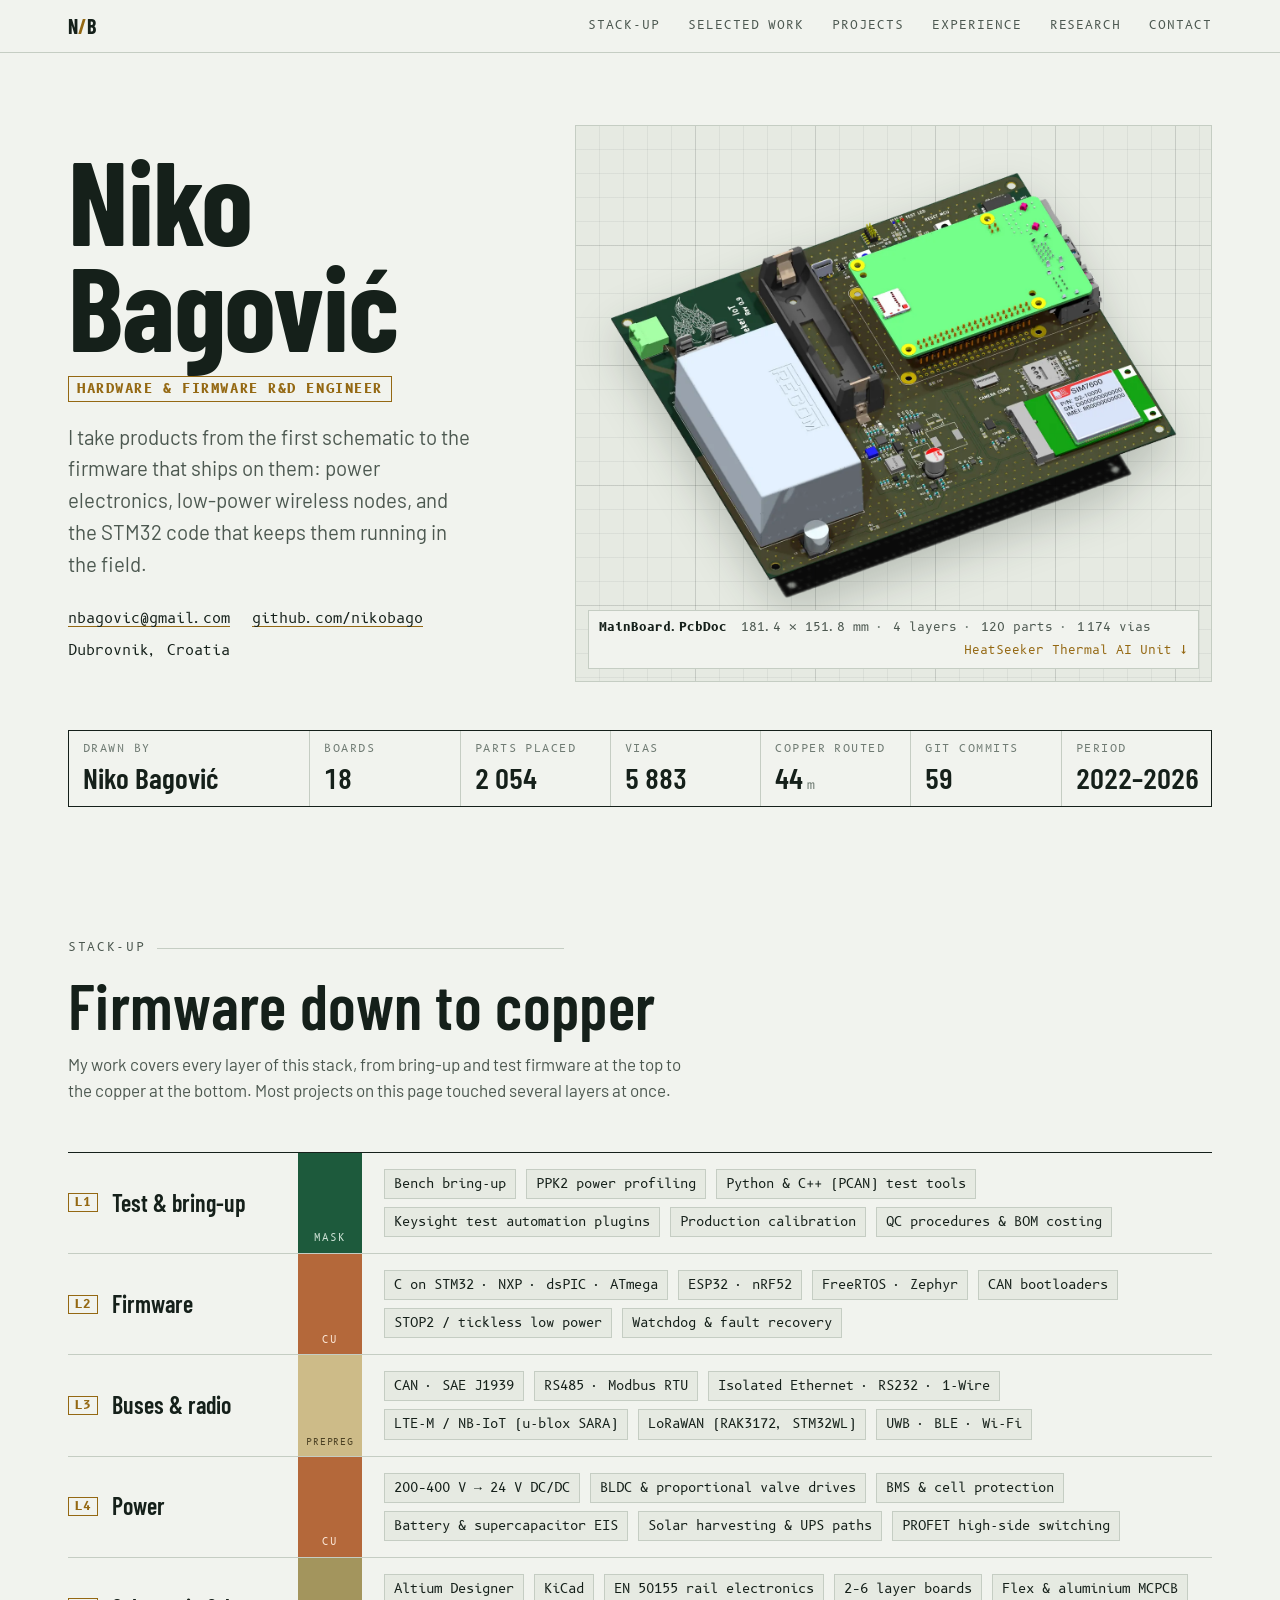
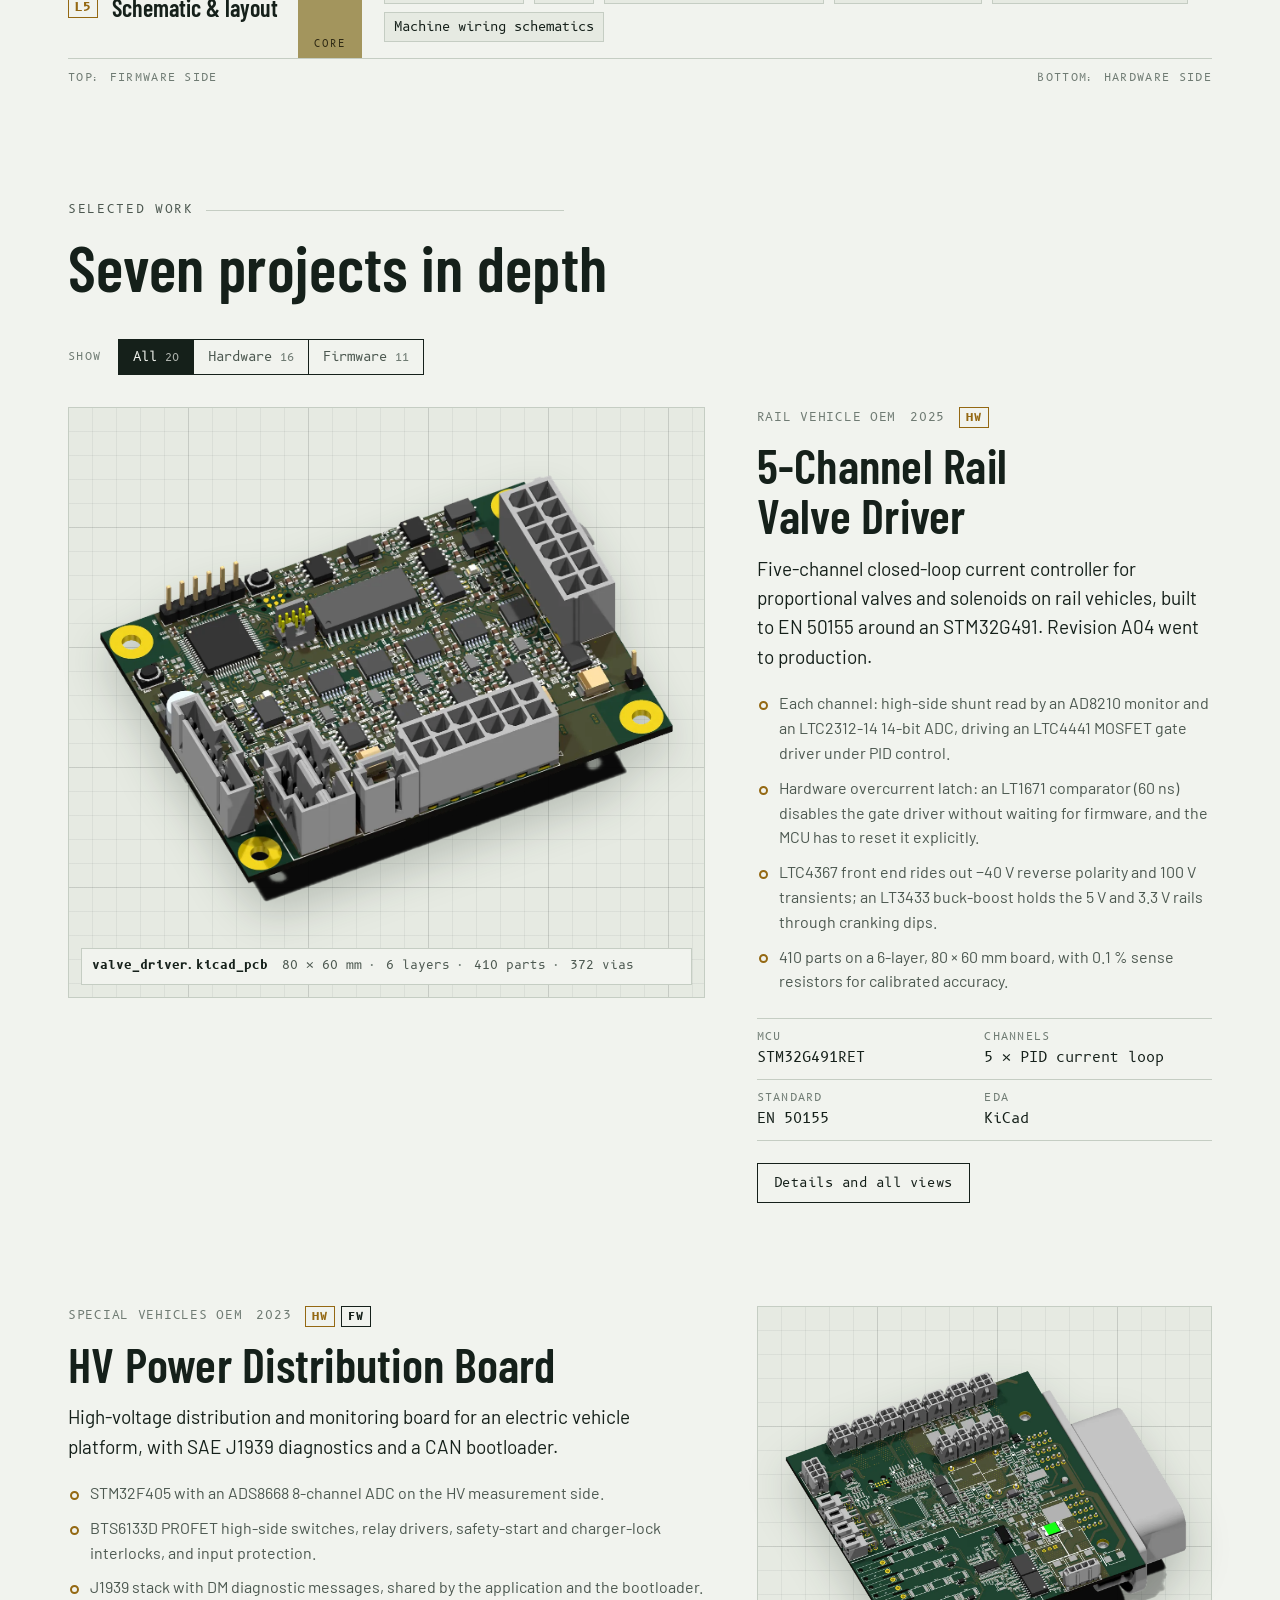
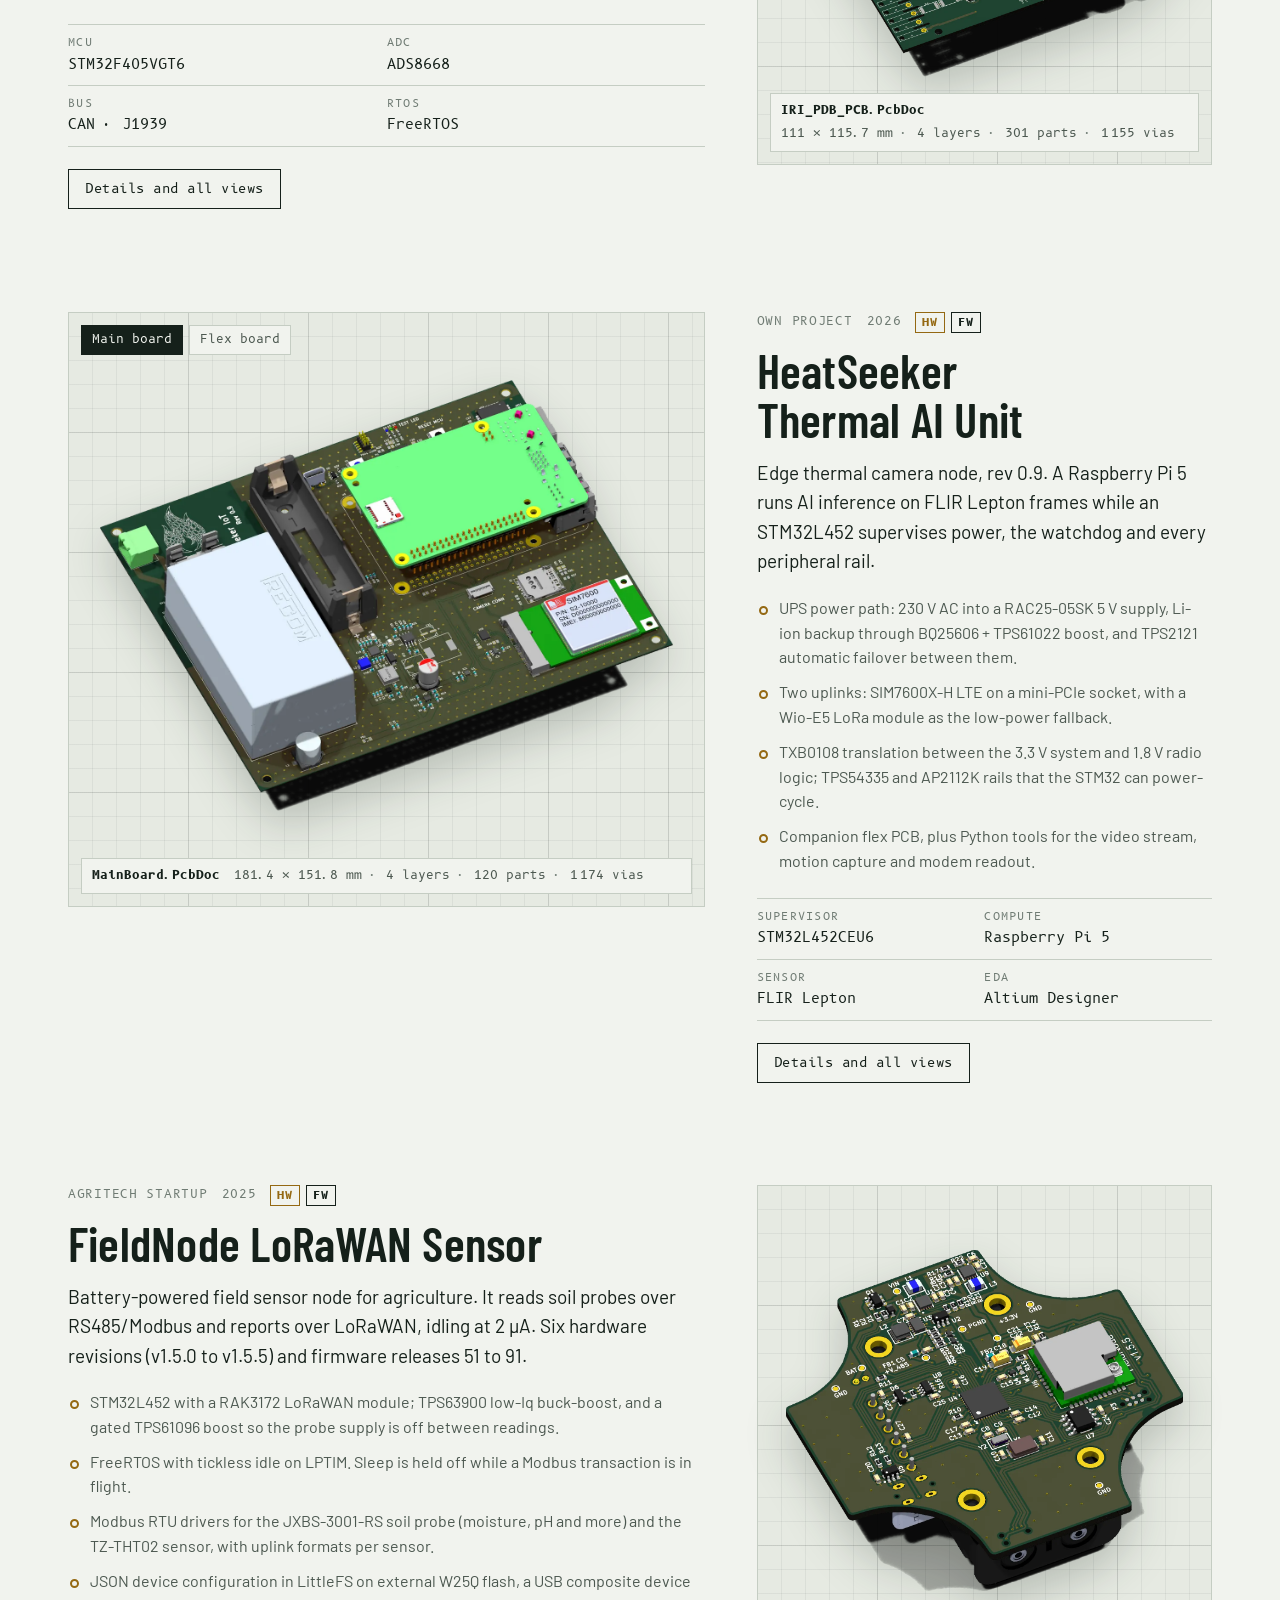
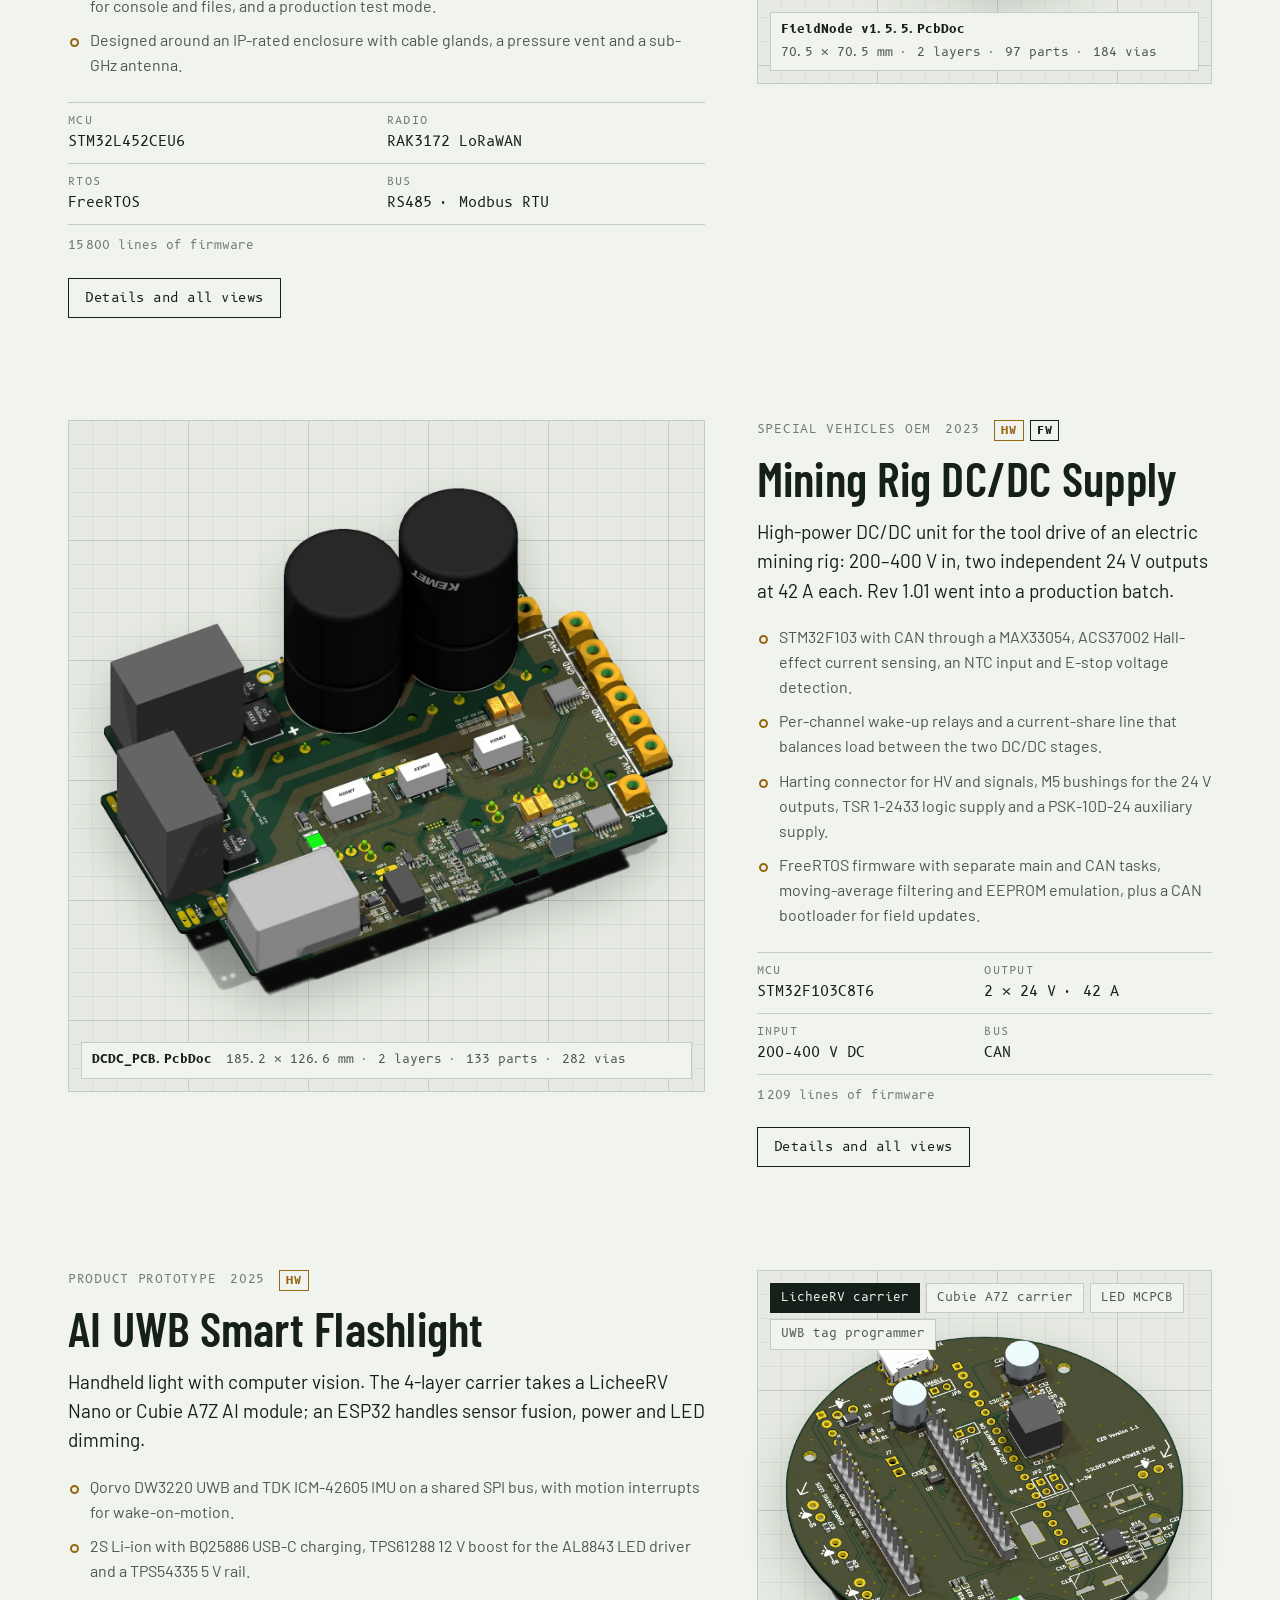
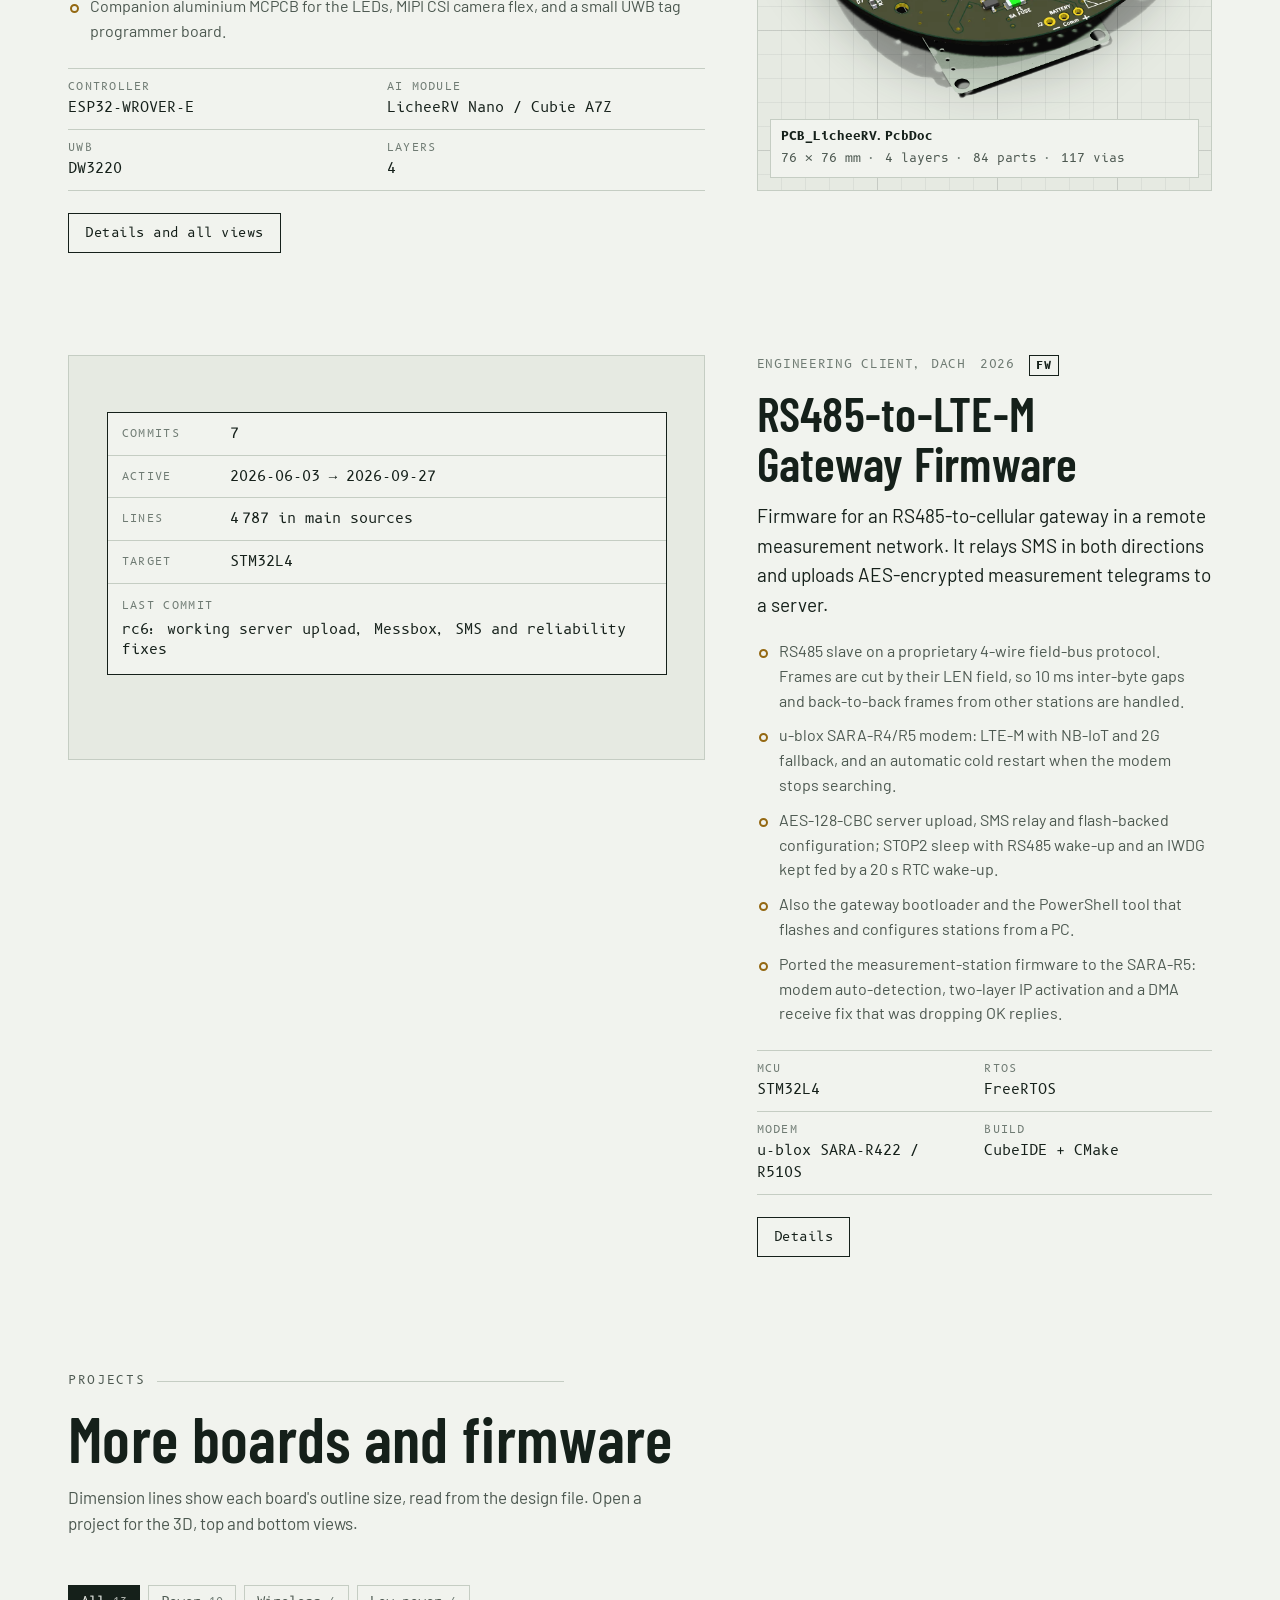
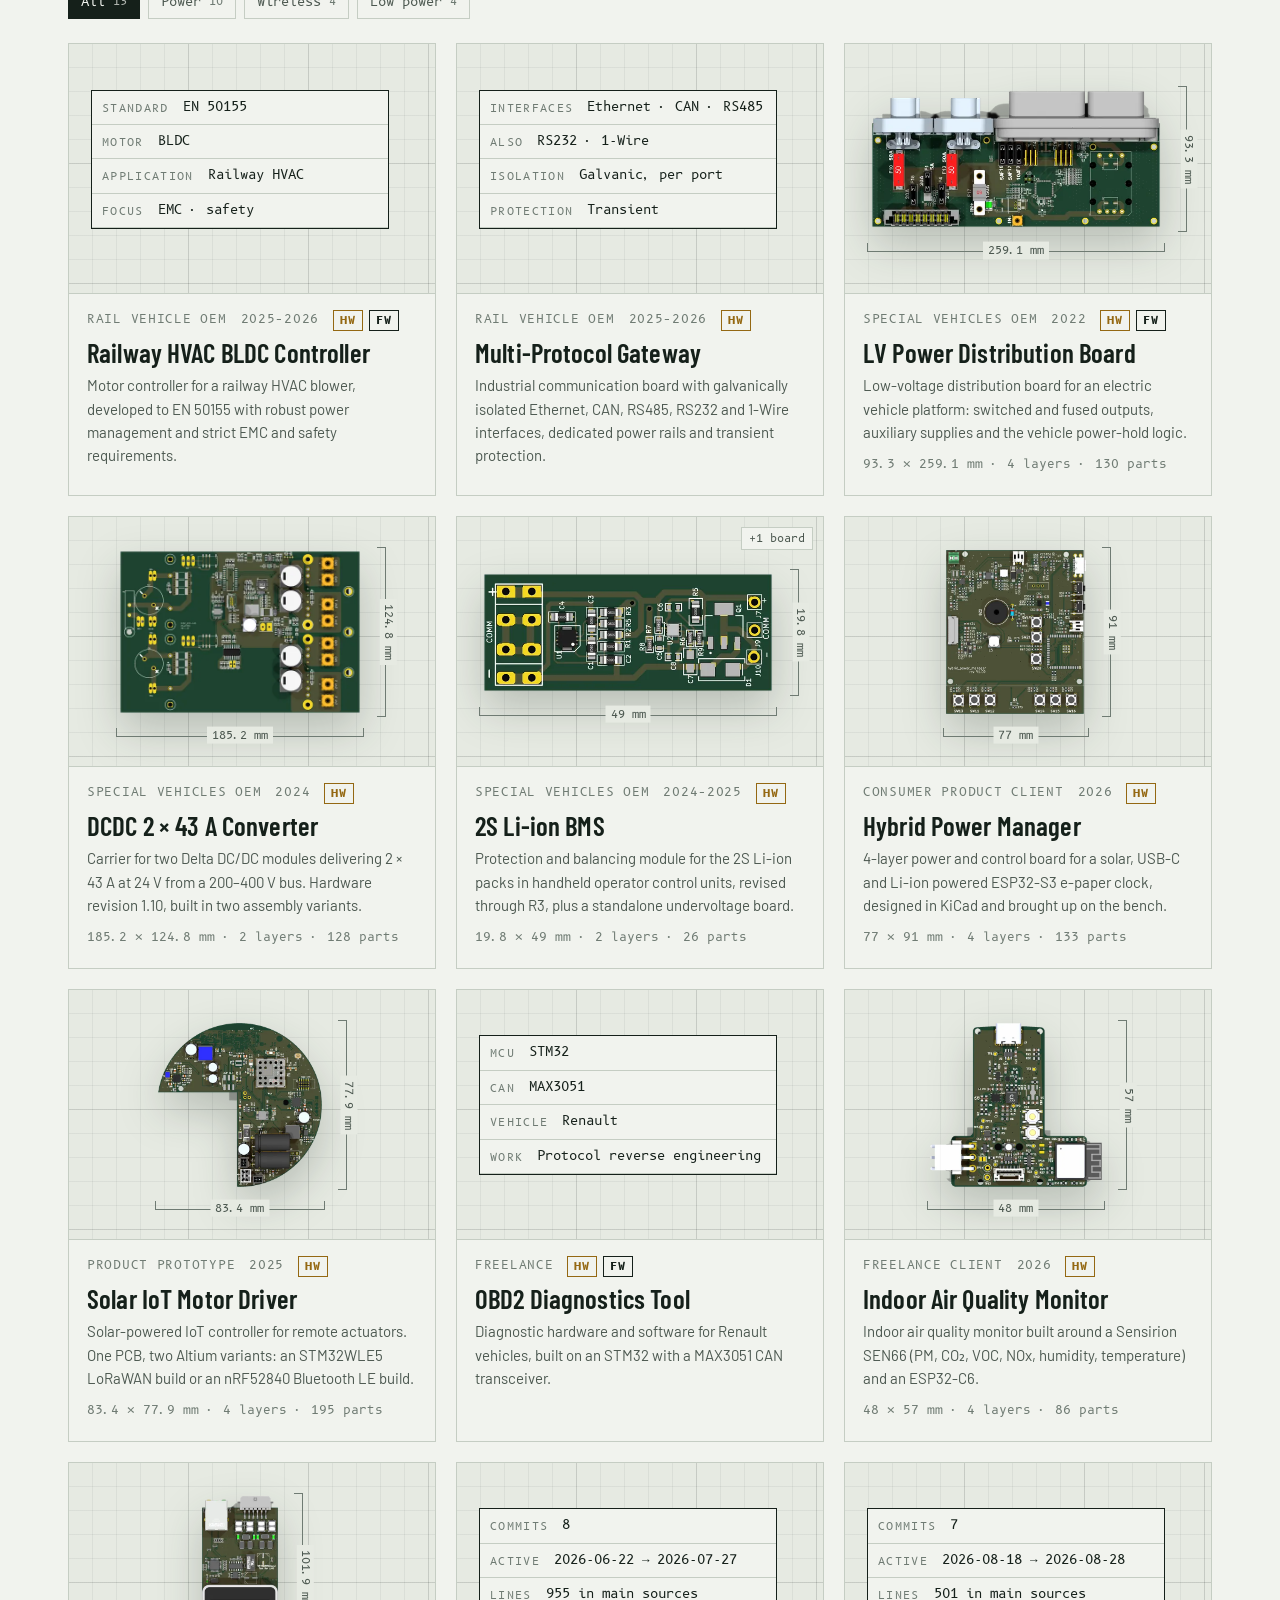
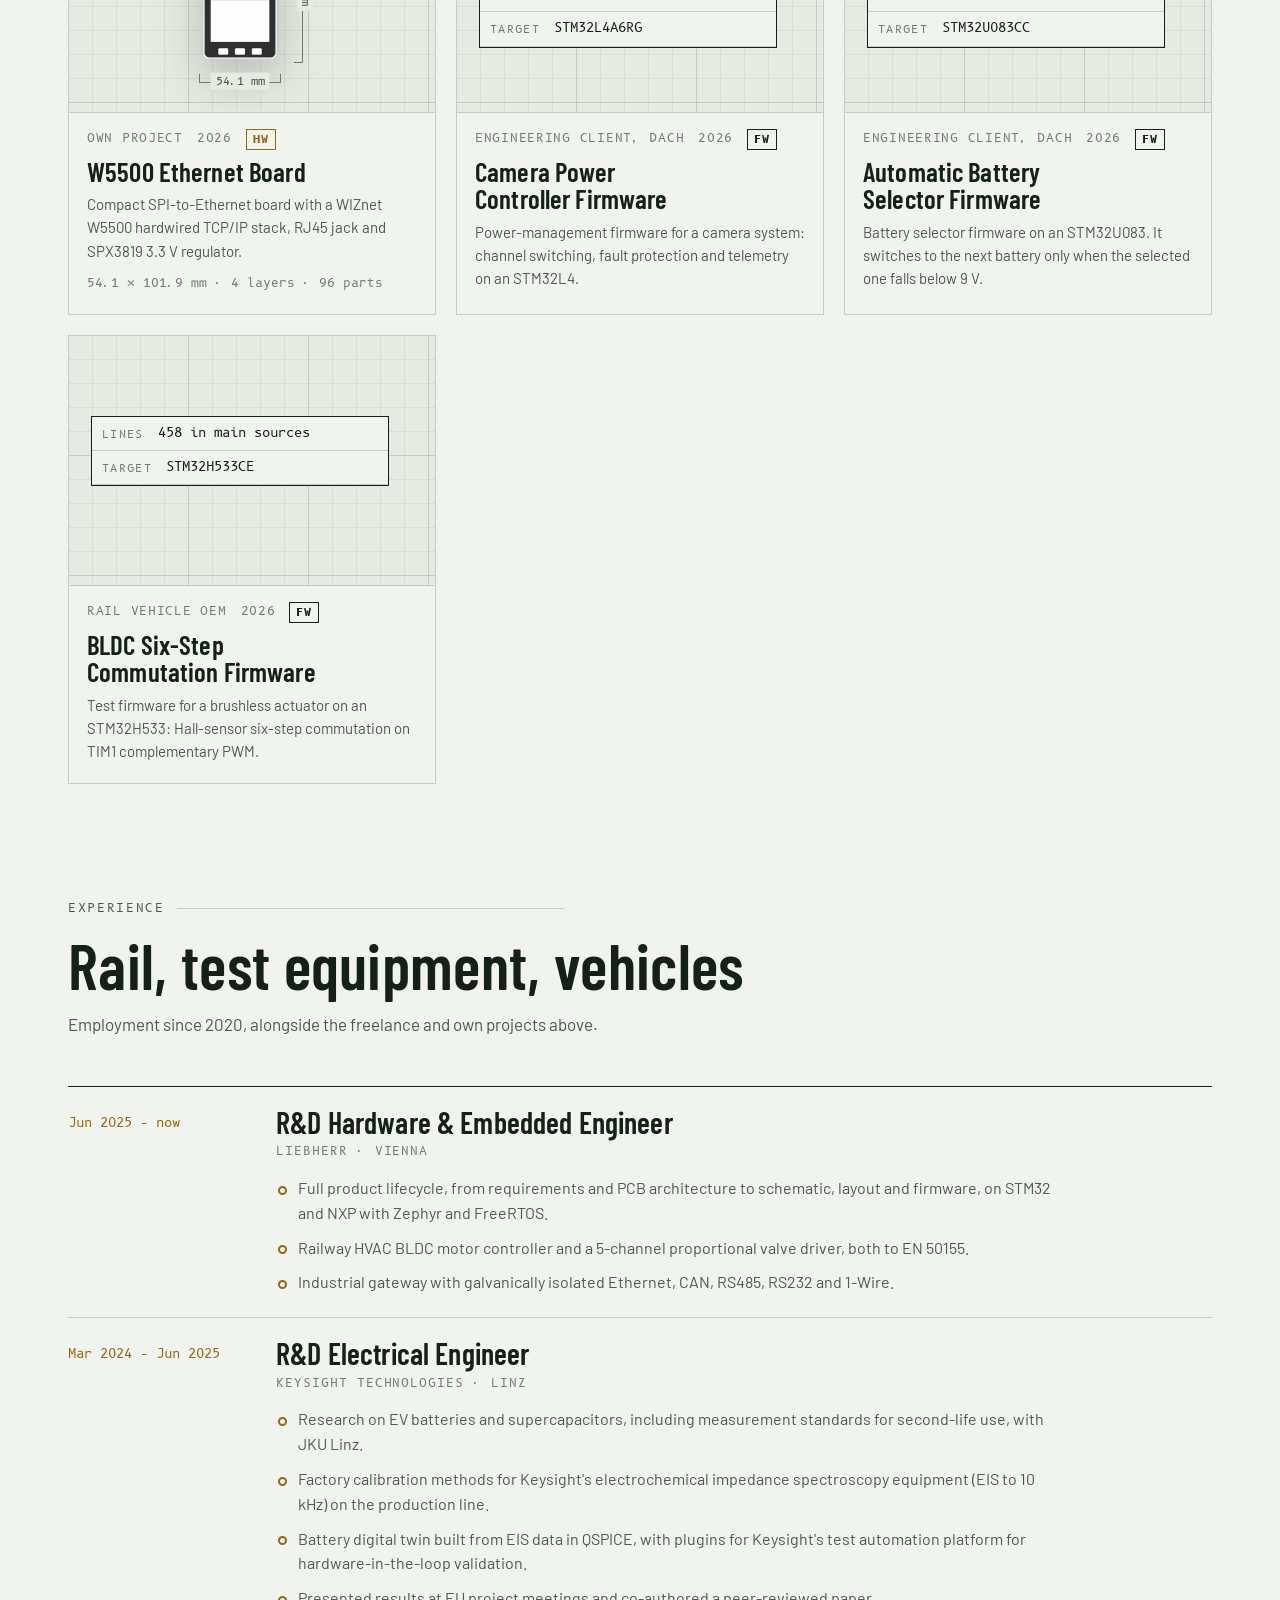
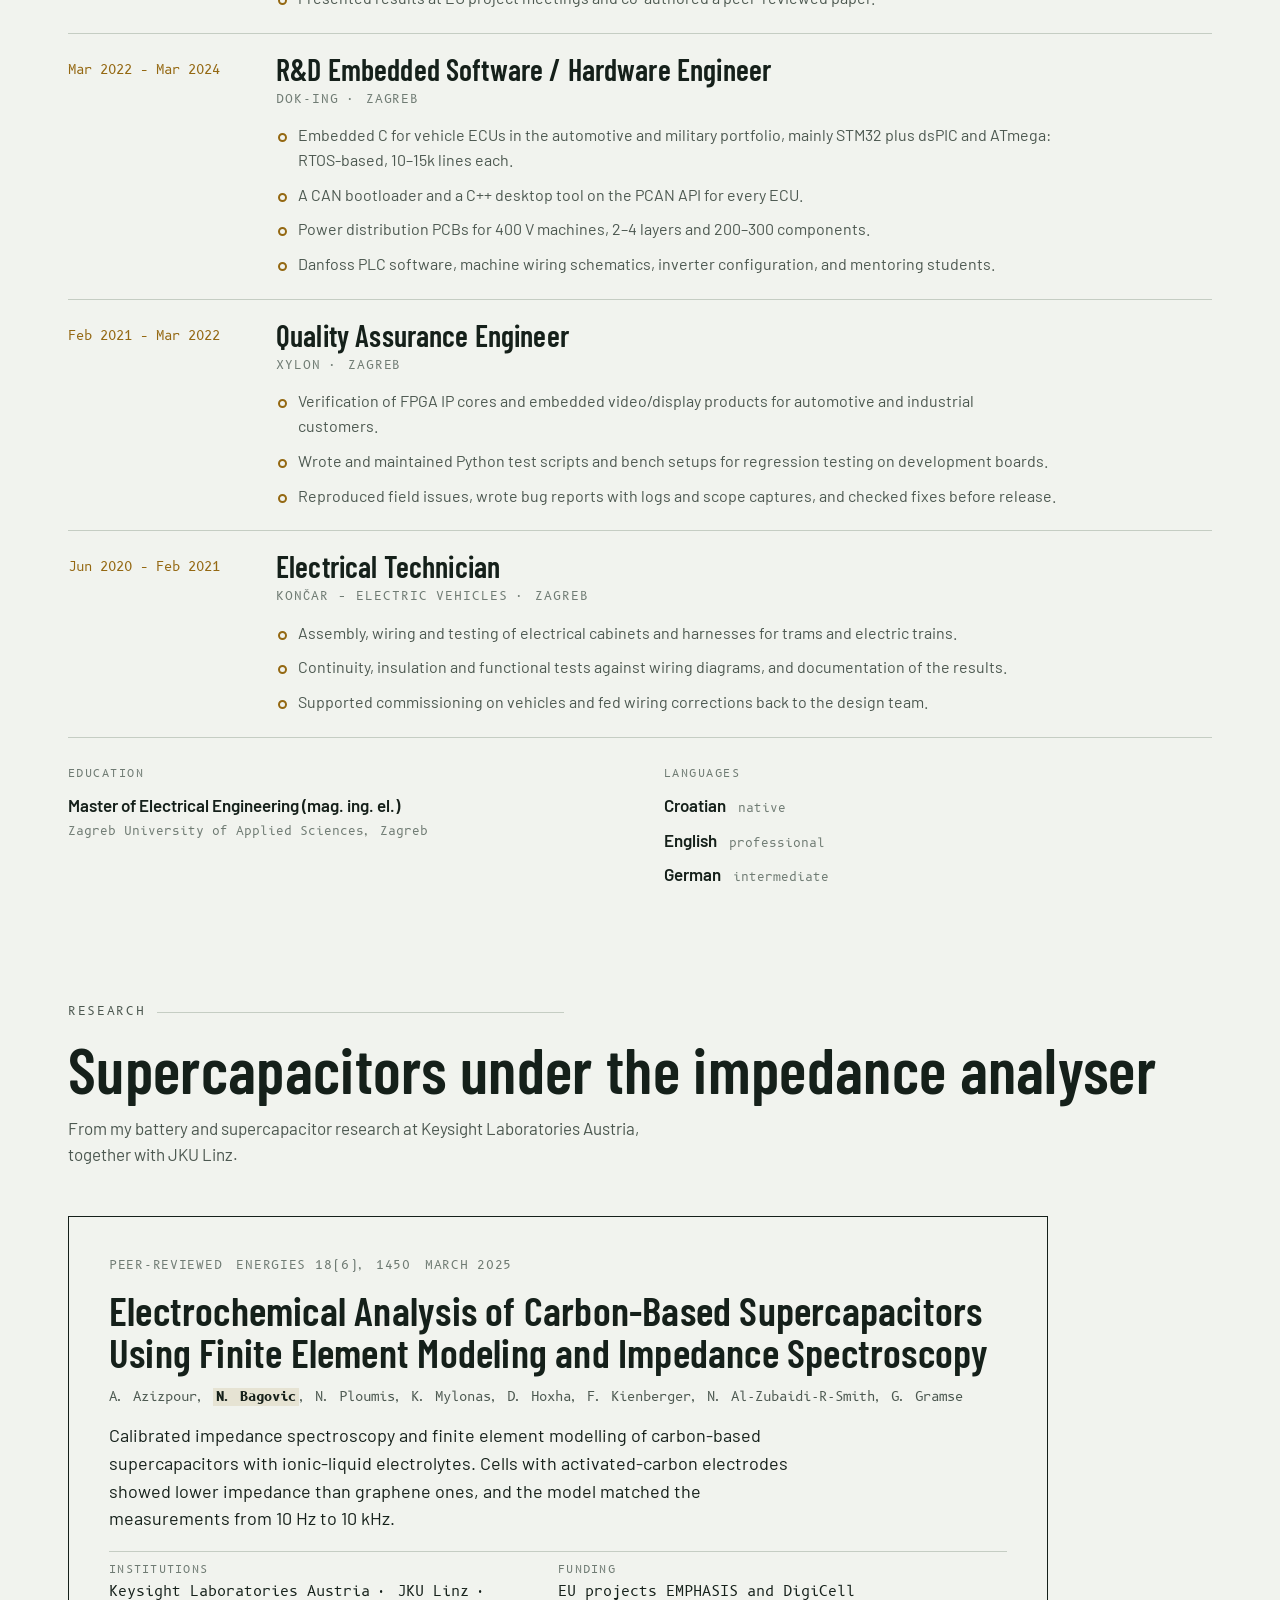
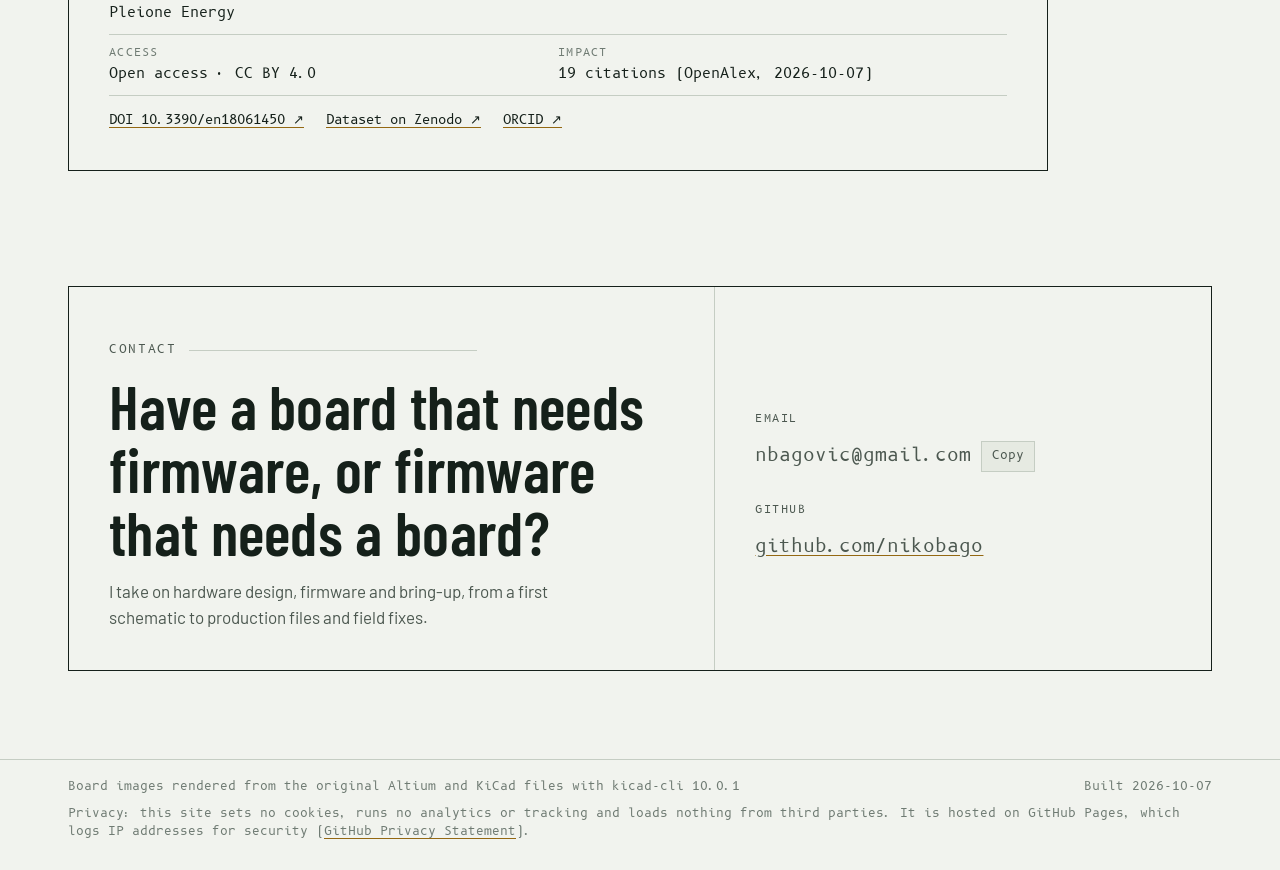
==== commit d2eb8cf9: "Update site sri 07.10.2026." ====
--- a/index.html
+++ b/index.html
@@ -6,9 +6,135 @@
 <title>Niko Bagović</title>
 <meta name="robots" content="noindex, nofollow, noarchive, nosnippet">
 <meta name="description" content="Niko Bagović: Hardware &amp; firmware R&amp;D engineer. I take products from the first schematic to the firmware that ships on them: power electronics, low-power wireless nodes, and the STM32 code that keeps them running in the field.">
-<link rel="preconnect" href="https://fonts.googleapis.com">
-<link rel="preconnect" href="https://fonts.gstatic.com" crossorigin>
-<link rel="stylesheet" href="https://fonts.googleapis.com/css2?family=B612+Mono:wght@400;700&family=Barlow+Condensed:wght@500;600;700&family=Barlow:wght@400;500;600&display=swap">
+<style>
+/* fonts are self-hosted so visitors' IP addresses are not sent to a third-party font CDN */
+/* latin */
+@font-face {
+  font-family: 'B612 Mono';
+  font-style: normal;
+  font-weight: 400;
+  font-display: swap;
+  src: url(assets/fonts/b612-mono-400-latin.woff2) format('woff2');
+  unicode-range: U+0000-00FF, U+0131, U+0152-0153, U+02BB-02BC, U+02C6, U+02DA, U+02DC, U+0304, U+0308, U+0329, U+2000-206F, U+20AC, U+2122, U+2191, U+2193, U+2212, U+2215, U+FEFF, U+FFFD;
+}
+/* latin */
+@font-face {
+  font-family: 'B612 Mono';
+  font-style: normal;
+  font-weight: 700;
+  font-display: swap;
+  src: url(assets/fonts/b612-mono-700-latin.woff2) format('woff2');
+  unicode-range: U+0000-00FF, U+0131, U+0152-0153, U+02BB-02BC, U+02C6, U+02DA, U+02DC, U+0304, U+0308, U+0329, U+2000-206F, U+20AC, U+2122, U+2191, U+2193, U+2212, U+2215, U+FEFF, U+FFFD;
+}
+/* latin-ext */
+@font-face {
+  font-family: 'Barlow';
+  font-style: normal;
+  font-weight: 400;
+  font-display: swap;
+  src: url(assets/fonts/barlow-400-latin-ext.woff2) format('woff2');
+  unicode-range: U+0100-02BA, U+02BD-02C5, U+02C7-02CC, U+02CE-02D7, U+02DD-02FF, U+0304, U+0308, U+0329, U+1D00-1DBF, U+1E00-1E9F, U+1EF2-1EFF, U+2020, U+20A0-20AB, U+20AD-20C4, U+2113, U+2C60-2C7F, U+A720-A7FF;
+}
+/* latin */
+@font-face {
+  font-family: 'Barlow';
+  font-style: normal;
+  font-weight: 400;
+  font-display: swap;
+  src: url(assets/fonts/barlow-400-latin.woff2) format('woff2');
+  unicode-range: U+0000-00FF, U+0131, U+0152-0153, U+02BB-02BC, U+02C6, U+02DA, U+02DC, U+0304, U+0308, U+0329, U+2000-206F, U+20AC, U+2122, U+2191, U+2193, U+2212, U+2215, U+FEFF, U+FFFD;
+}
+/* latin-ext */
+@font-face {
+  font-family: 'Barlow';
+  font-style: normal;
+  font-weight: 500;
+  font-display: swap;
+  src: url(assets/fonts/barlow-500-latin-ext.woff2) format('woff2');
+  unicode-range: U+0100-02BA, U+02BD-02C5, U+02C7-02CC, U+02CE-02D7, U+02DD-02FF, U+0304, U+0308, U+0329, U+1D00-1DBF, U+1E00-1E9F, U+1EF2-1EFF, U+2020, U+20A0-20AB, U+20AD-20C4, U+2113, U+2C60-2C7F, U+A720-A7FF;
+}
+/* latin */
+@font-face {
+  font-family: 'Barlow';
+  font-style: normal;
+  font-weight: 500;
+  font-display: swap;
+  src: url(assets/fonts/barlow-500-latin.woff2) format('woff2');
+  unicode-range: U+0000-00FF, U+0131, U+0152-0153, U+02BB-02BC, U+02C6, U+02DA, U+02DC, U+0304, U+0308, U+0329, U+2000-206F, U+20AC, U+2122, U+2191, U+2193, U+2212, U+2215, U+FEFF, U+FFFD;
+}
+/* latin-ext */
+@font-face {
+  font-family: 'Barlow';
+  font-style: normal;
+  font-weight: 600;
+  font-display: swap;
+  src: url(assets/fonts/barlow-600-latin-ext.woff2) format('woff2');
+  unicode-range: U+0100-02BA, U+02BD-02C5, U+02C7-02CC, U+02CE-02D7, U+02DD-02FF, U+0304, U+0308, U+0329, U+1D00-1DBF, U+1E00-1E9F, U+1EF2-1EFF, U+2020, U+20A0-20AB, U+20AD-20C4, U+2113, U+2C60-2C7F, U+A720-A7FF;
+}
+/* latin */
+@font-face {
+  font-family: 'Barlow';
+  font-style: normal;
+  font-weight: 600;
+  font-display: swap;
+  src: url(assets/fonts/barlow-600-latin.woff2) format('woff2');
+  unicode-range: U+0000-00FF, U+0131, U+0152-0153, U+02BB-02BC, U+02C6, U+02DA, U+02DC, U+0304, U+0308, U+0329, U+2000-206F, U+20AC, U+2122, U+2191, U+2193, U+2212, U+2215, U+FEFF, U+FFFD;
+}
+/* latin-ext */
+@font-face {
+  font-family: 'Barlow Condensed';
+  font-style: normal;
+  font-weight: 500;
+  font-display: swap;
+  src: url(assets/fonts/barlow-condensed-500-latin-ext.woff2) format('woff2');
+  unicode-range: U+0100-02BA, U+02BD-02C5, U+02C7-02CC, U+02CE-02D7, U+02DD-02FF, U+0304, U+0308, U+0329, U+1D00-1DBF, U+1E00-1E9F, U+1EF2-1EFF, U+2020, U+20A0-20AB, U+20AD-20C4, U+2113, U+2C60-2C7F, U+A720-A7FF;
+}
+/* latin */
+@font-face {
+  font-family: 'Barlow Condensed';
+  font-style: normal;
+  font-weight: 500;
+  font-display: swap;
+  src: url(assets/fonts/barlow-condensed-500-latin.woff2) format('woff2');
+  unicode-range: U+0000-00FF, U+0131, U+0152-0153, U+02BB-02BC, U+02C6, U+02DA, U+02DC, U+0304, U+0308, U+0329, U+2000-206F, U+20AC, U+2122, U+2191, U+2193, U+2212, U+2215, U+FEFF, U+FFFD;
+}
+/* latin-ext */
+@font-face {
+  font-family: 'Barlow Condensed';
+  font-style: normal;
+  font-weight: 600;
+  font-display: swap;
+  src: url(assets/fonts/barlow-condensed-600-latin-ext.woff2) format('woff2');
+  unicode-range: U+0100-02BA, U+02BD-02C5, U+02C7-02CC, U+02CE-02D7, U+02DD-02FF, U+0304, U+0308, U+0329, U+1D00-1DBF, U+1E00-1E9F, U+1EF2-1EFF, U+2020, U+20A0-20AB, U+20AD-20C4, U+2113, U+2C60-2C7F, U+A720-A7FF;
+}
+/* latin */
+@font-face {
+  font-family: 'Barlow Condensed';
+  font-style: normal;
+  font-weight: 600;
+  font-display: swap;
+  src: url(assets/fonts/barlow-condensed-600-latin.woff2) format('woff2');
+  unicode-range: U+0000-00FF, U+0131, U+0152-0153, U+02BB-02BC, U+02C6, U+02DA, U+02DC, U+0304, U+0308, U+0329, U+2000-206F, U+20AC, U+2122, U+2191, U+2193, U+2212, U+2215, U+FEFF, U+FFFD;
+}
+/* latin-ext */
+@font-face {
+  font-family: 'Barlow Condensed';
+  font-style: normal;
+  font-weight: 700;
+  font-display: swap;
+  src: url(assets/fonts/barlow-condensed-700-latin-ext.woff2) format('woff2');
+  unicode-range: U+0100-02BA, U+02BD-02C5, U+02C7-02CC, U+02CE-02D7, U+02DD-02FF, U+0304, U+0308, U+0329, U+1D00-1DBF, U+1E00-1E9F, U+1EF2-1EFF, U+2020, U+20A0-20AB, U+20AD-20C4, U+2113, U+2C60-2C7F, U+A720-A7FF;
+}
+/* latin */
+@font-face {
+  font-family: 'Barlow Condensed';
+  font-style: normal;
+  font-weight: 700;
+  font-display: swap;
+  src: url(assets/fonts/barlow-condensed-700-latin.woff2) format('woff2');
+  unicode-range: U+0000-00FF, U+0131, U+0152-0153, U+02BB-02BC, U+02C6, U+02DA, U+02DC, U+0304, U+0308, U+0329, U+2000-206F, U+20AC, U+2122, U+2191, U+2193, U+2212, U+2215, U+FEFF, U+FFFD;
+}
+</style>
 <style>
 :root {
   --paper: #f1f3ee;
@@ -752,6 +878,7 @@
   <div class="wrap">
     <span>Board images rendered from the original Altium and KiCad files with kicad-cli 10.0.1</span>
     <span>Built 2026-10-07</span>
+    <span class="privacy">Privacy: this site sets no cookies, runs no analytics or tracking and loads nothing from third parties. It is hosted on GitHub Pages, which logs IP addresses for security (<a href="https://docs.github.com/en/site-policy/privacy-policies/github-general-privacy-statement" target="_blank" rel="noopener">GitHub Privacy Statement</a>).</span>
   </div>
 </footer>
 
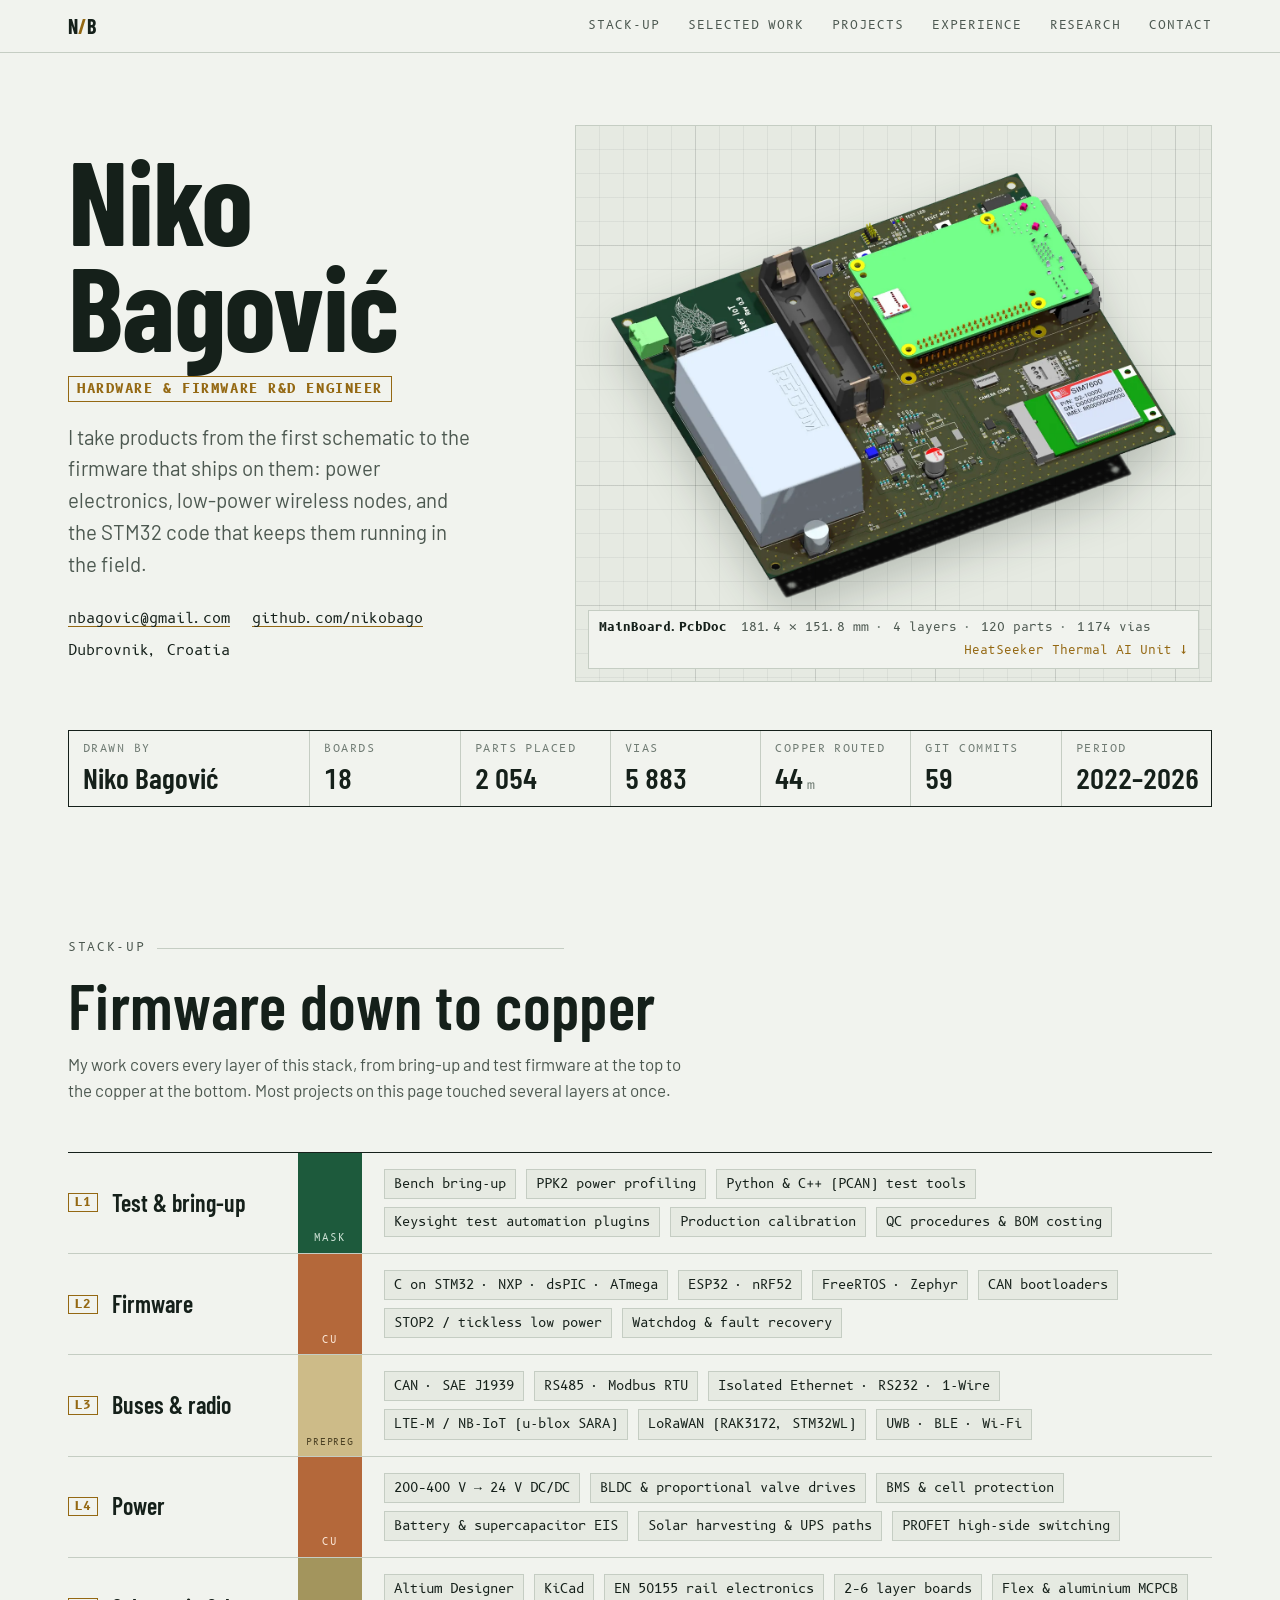
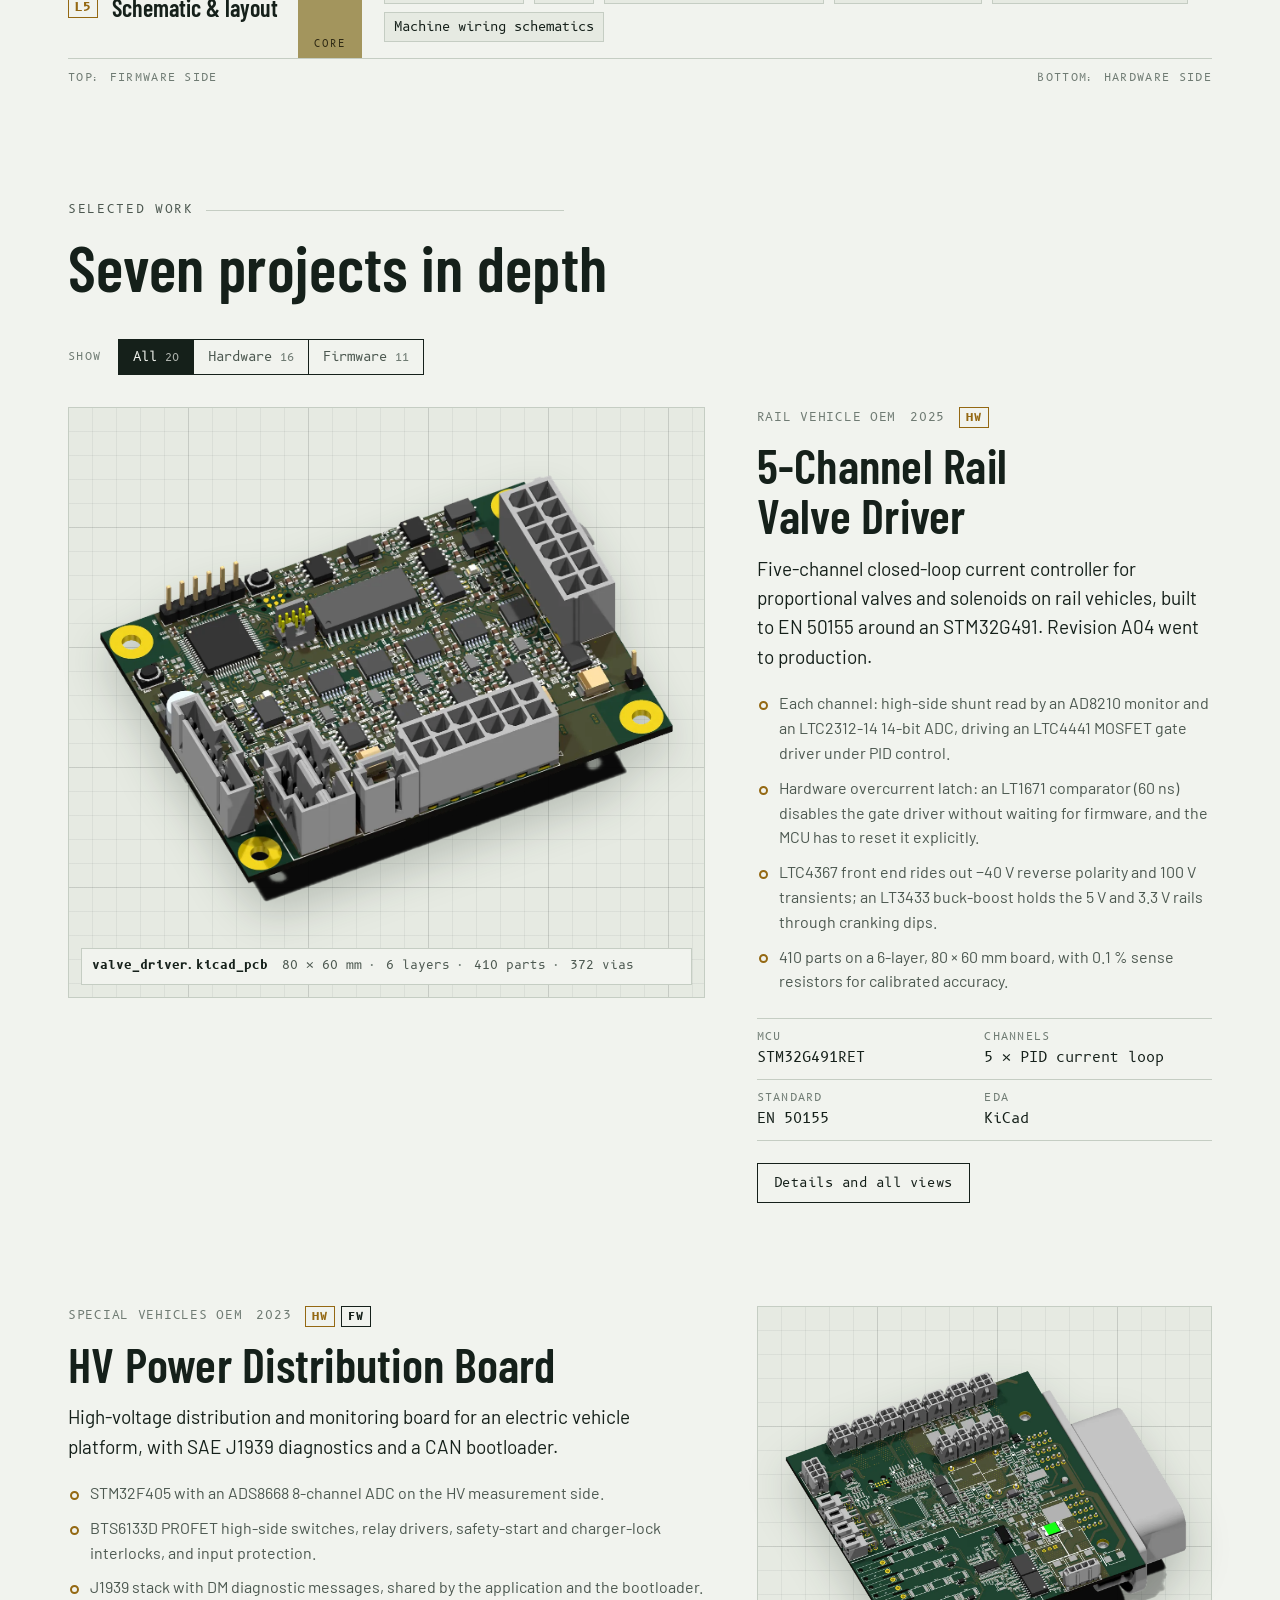
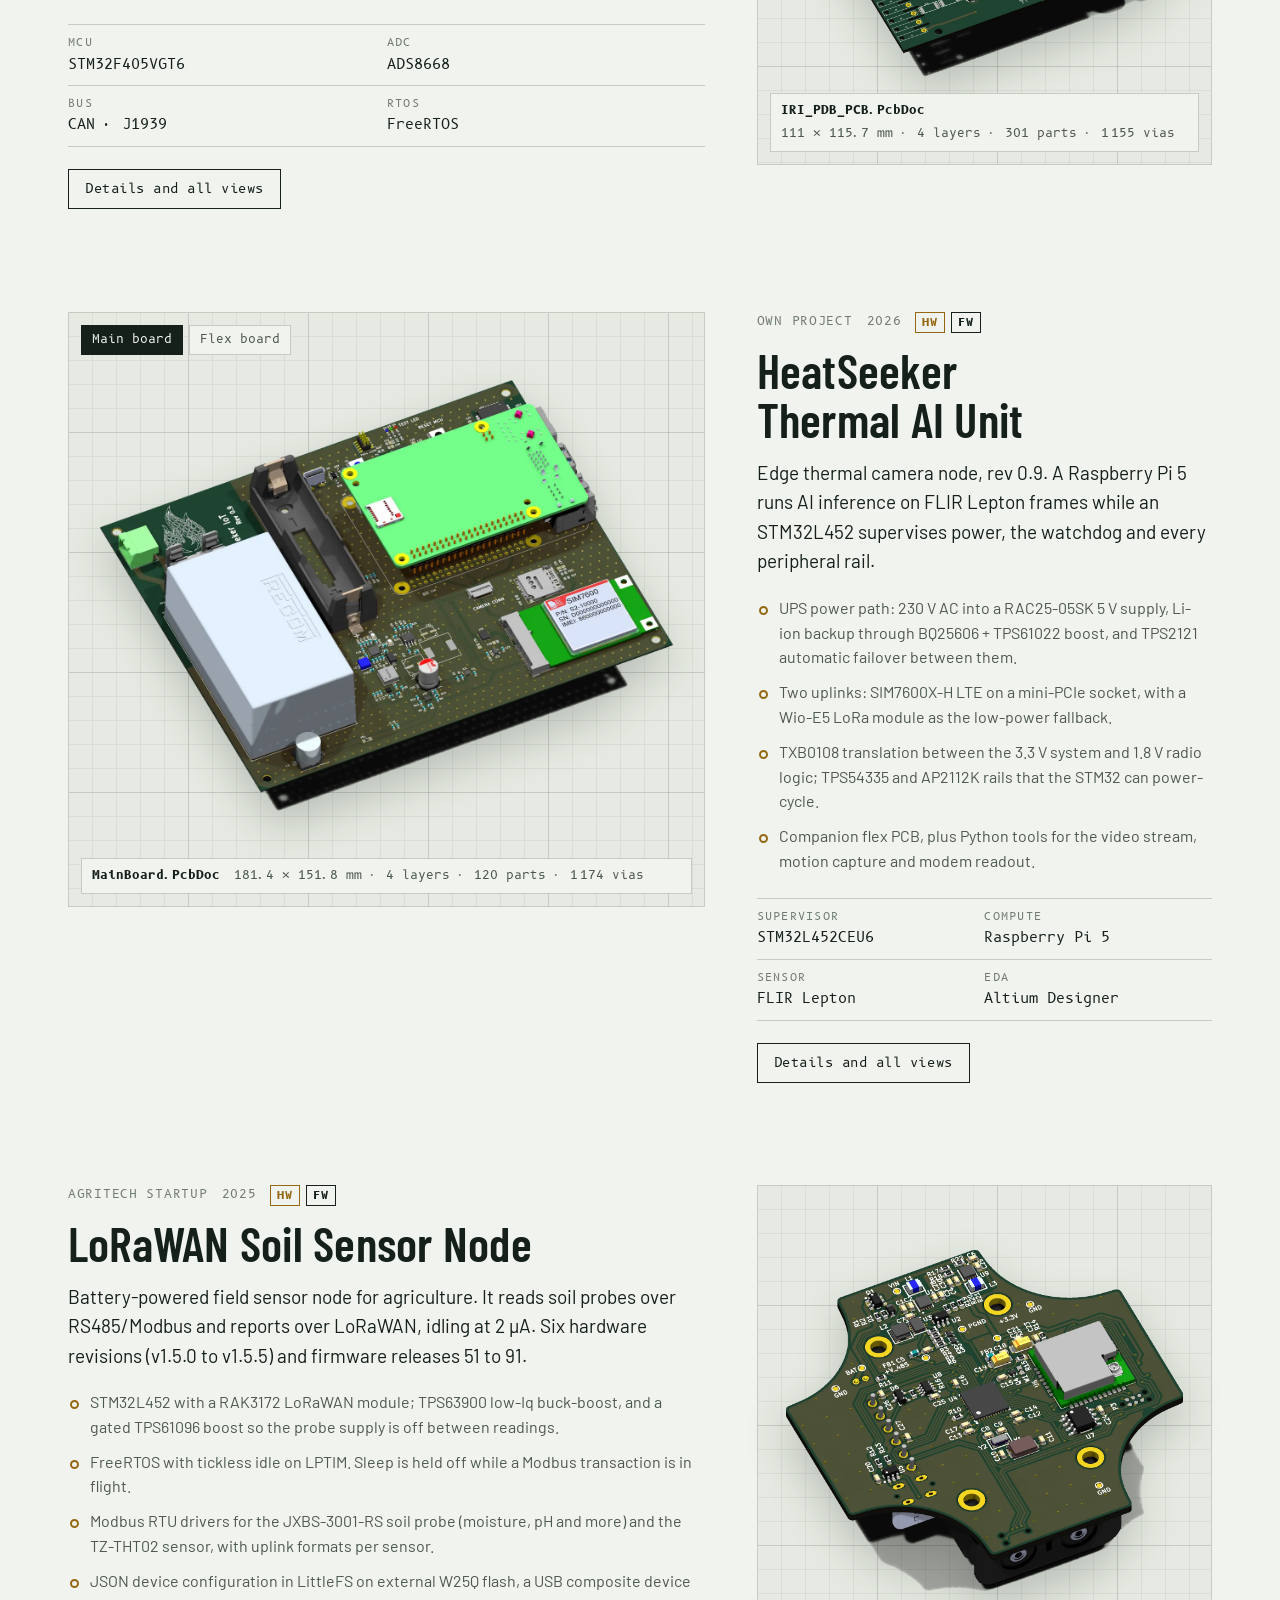
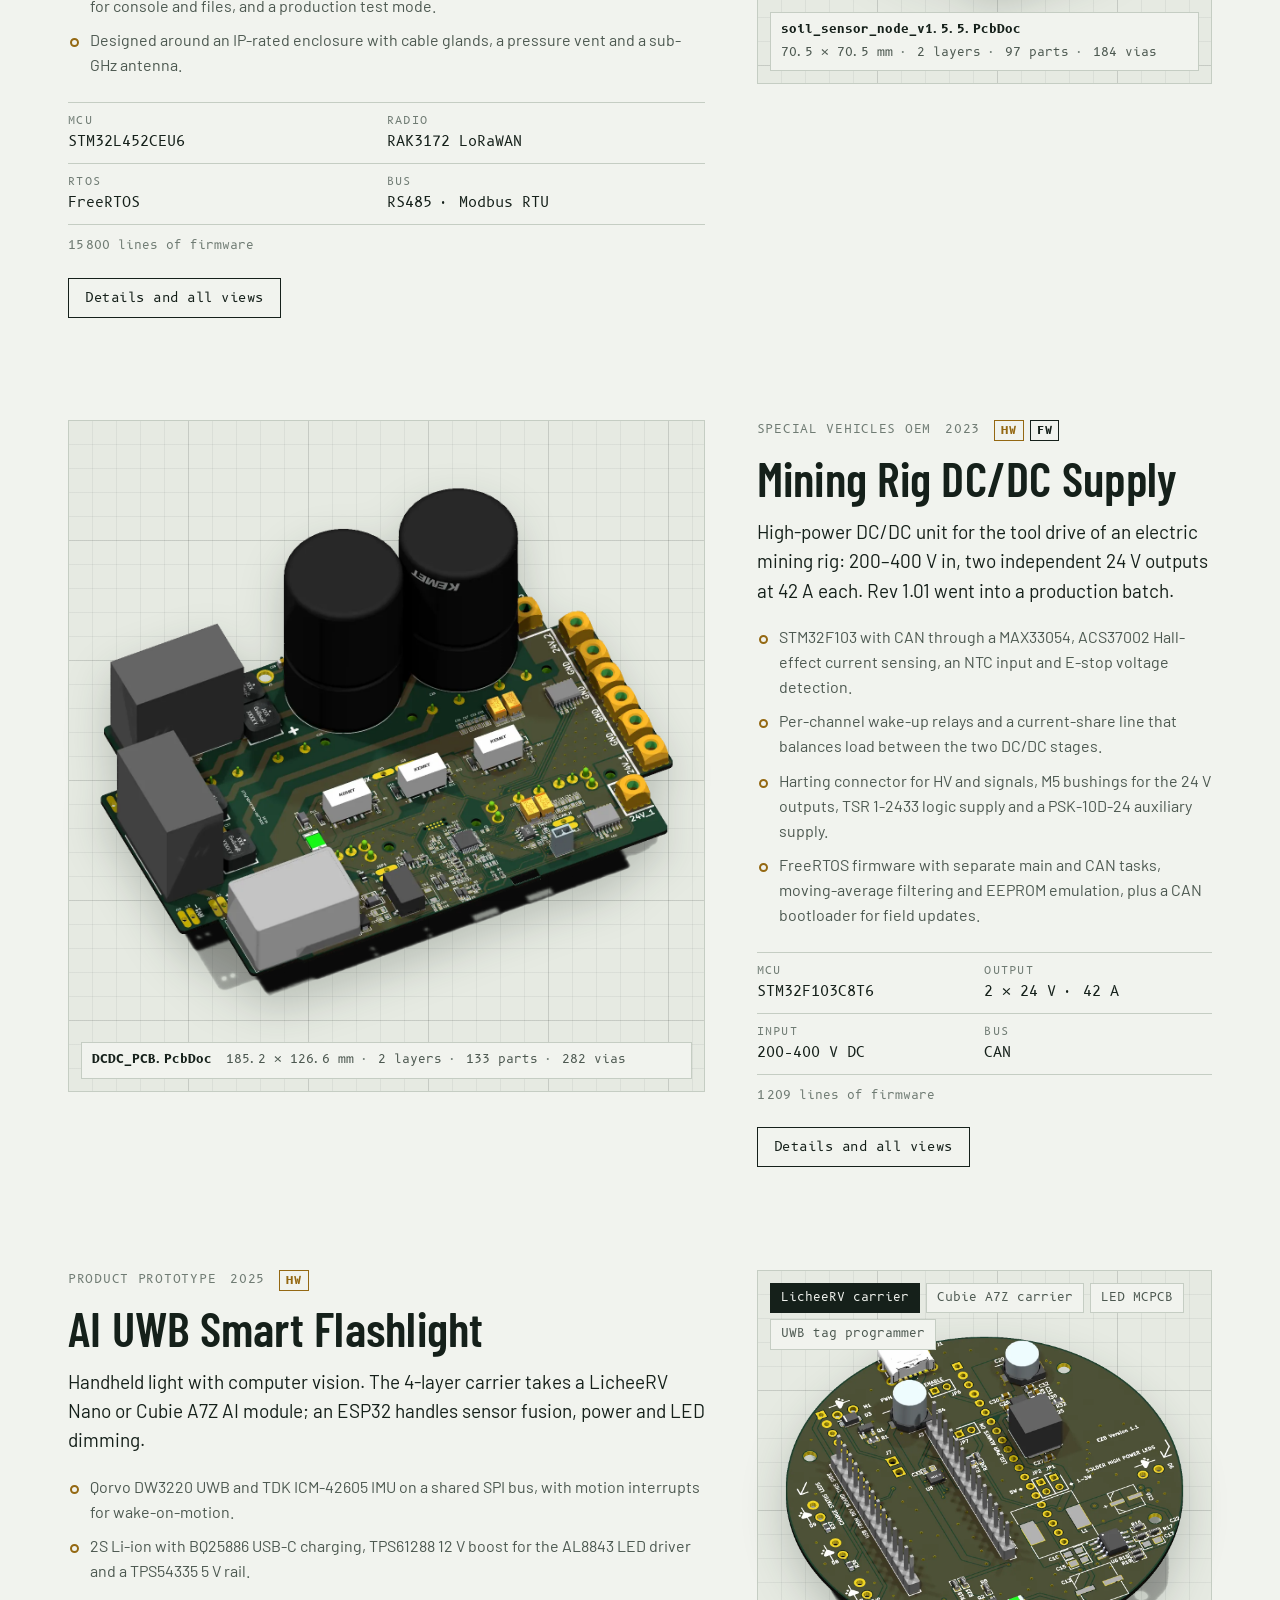
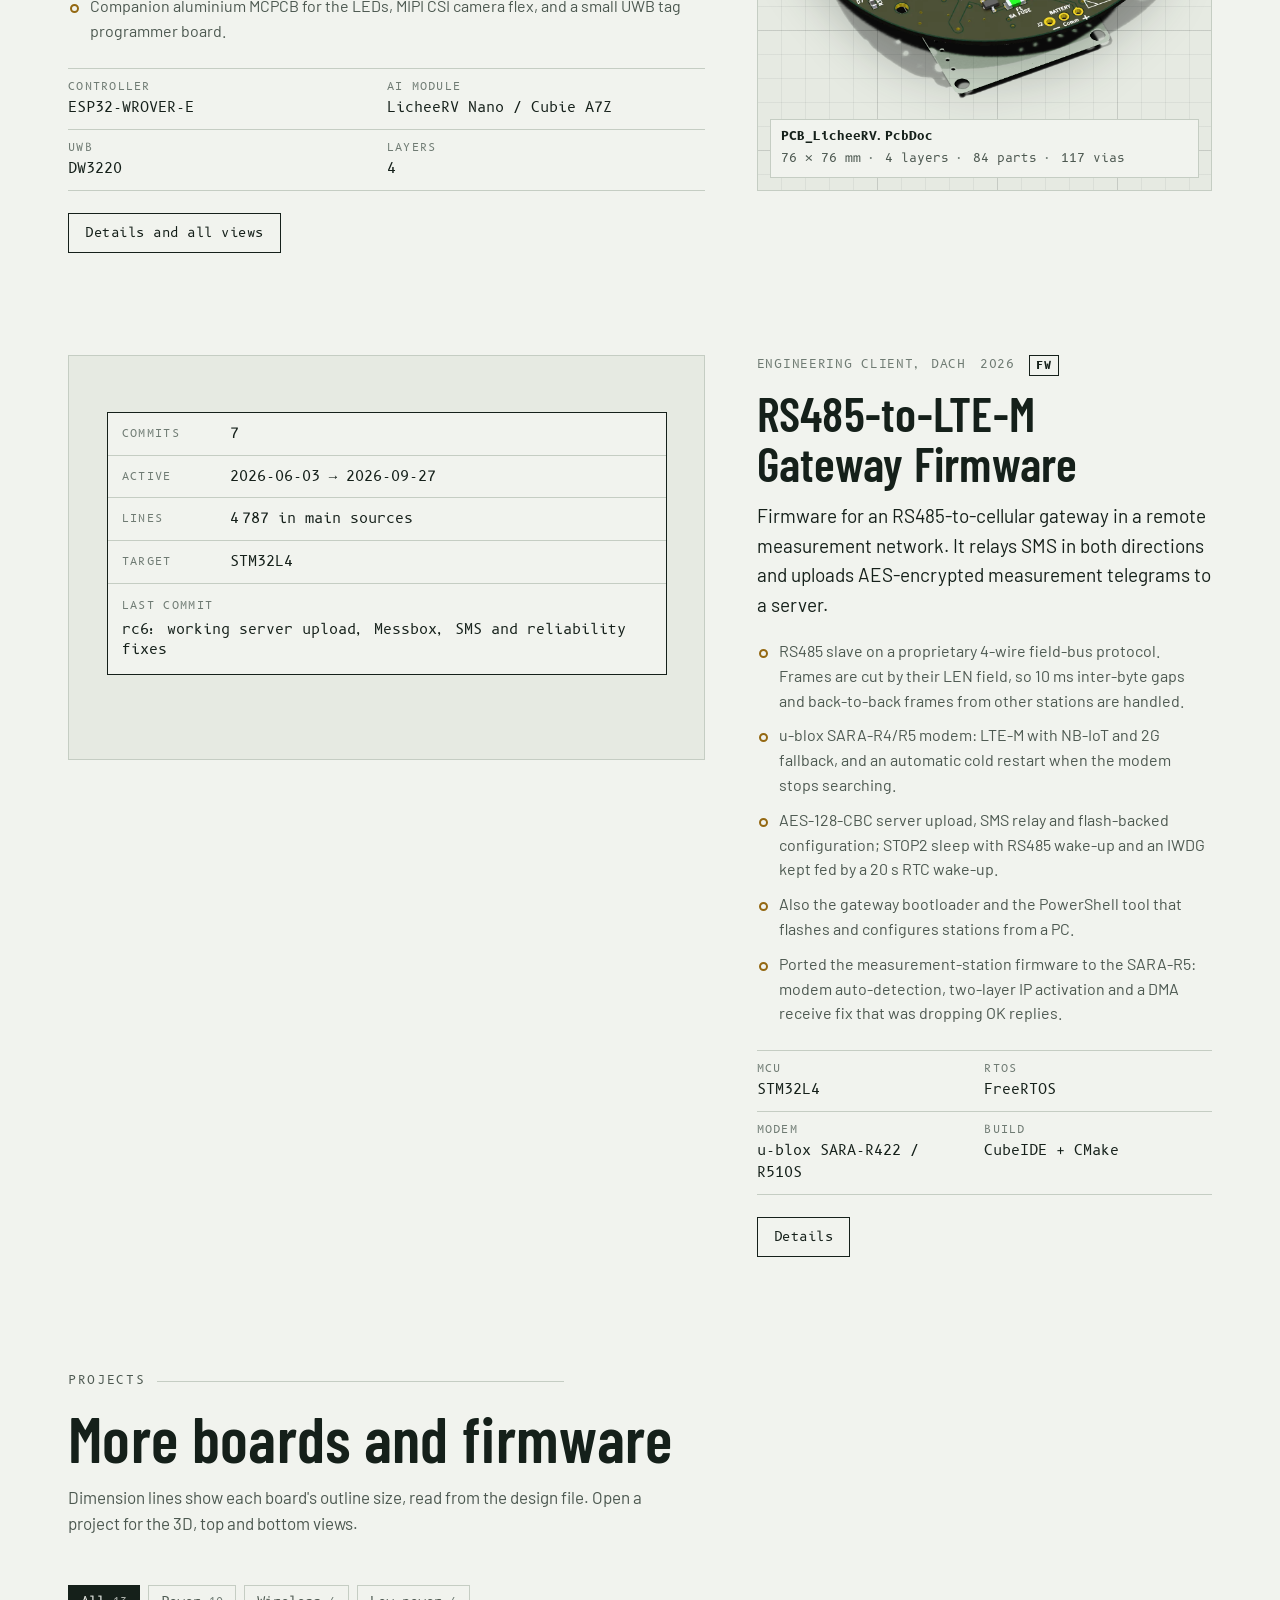
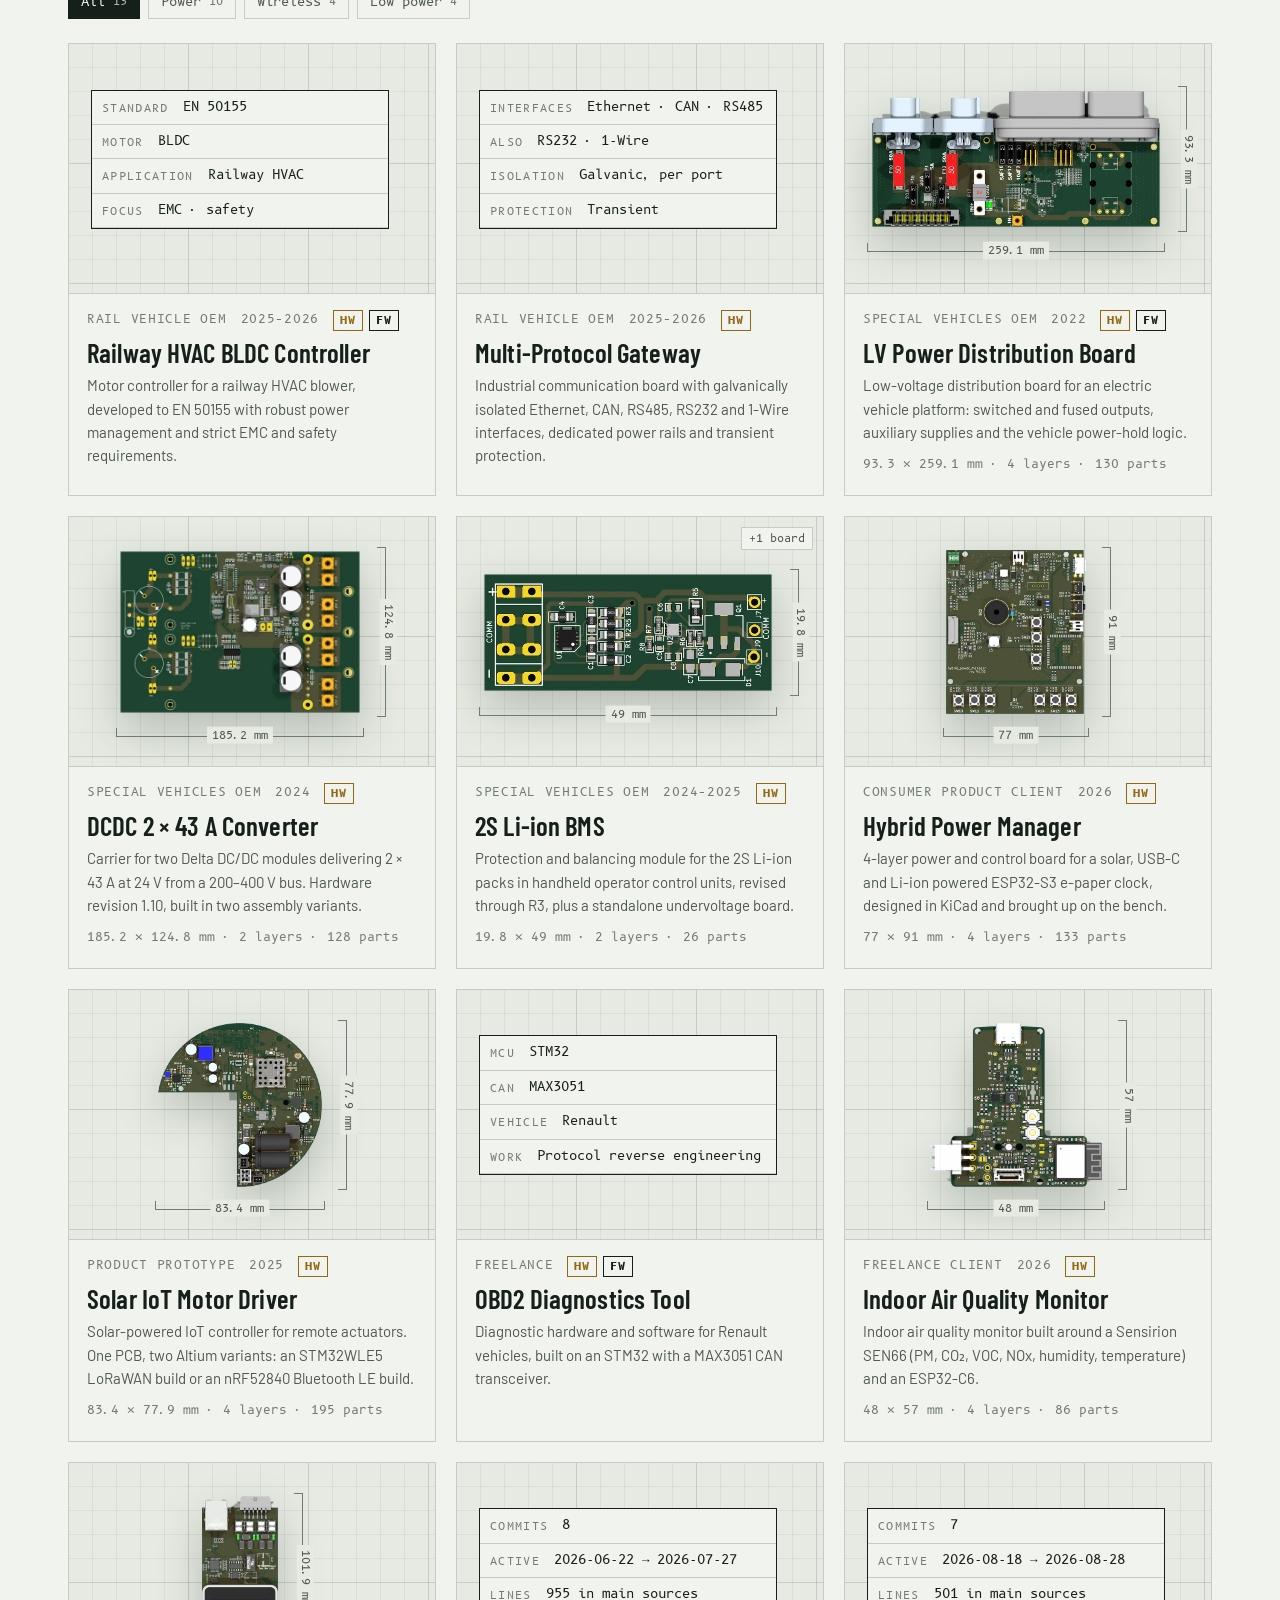
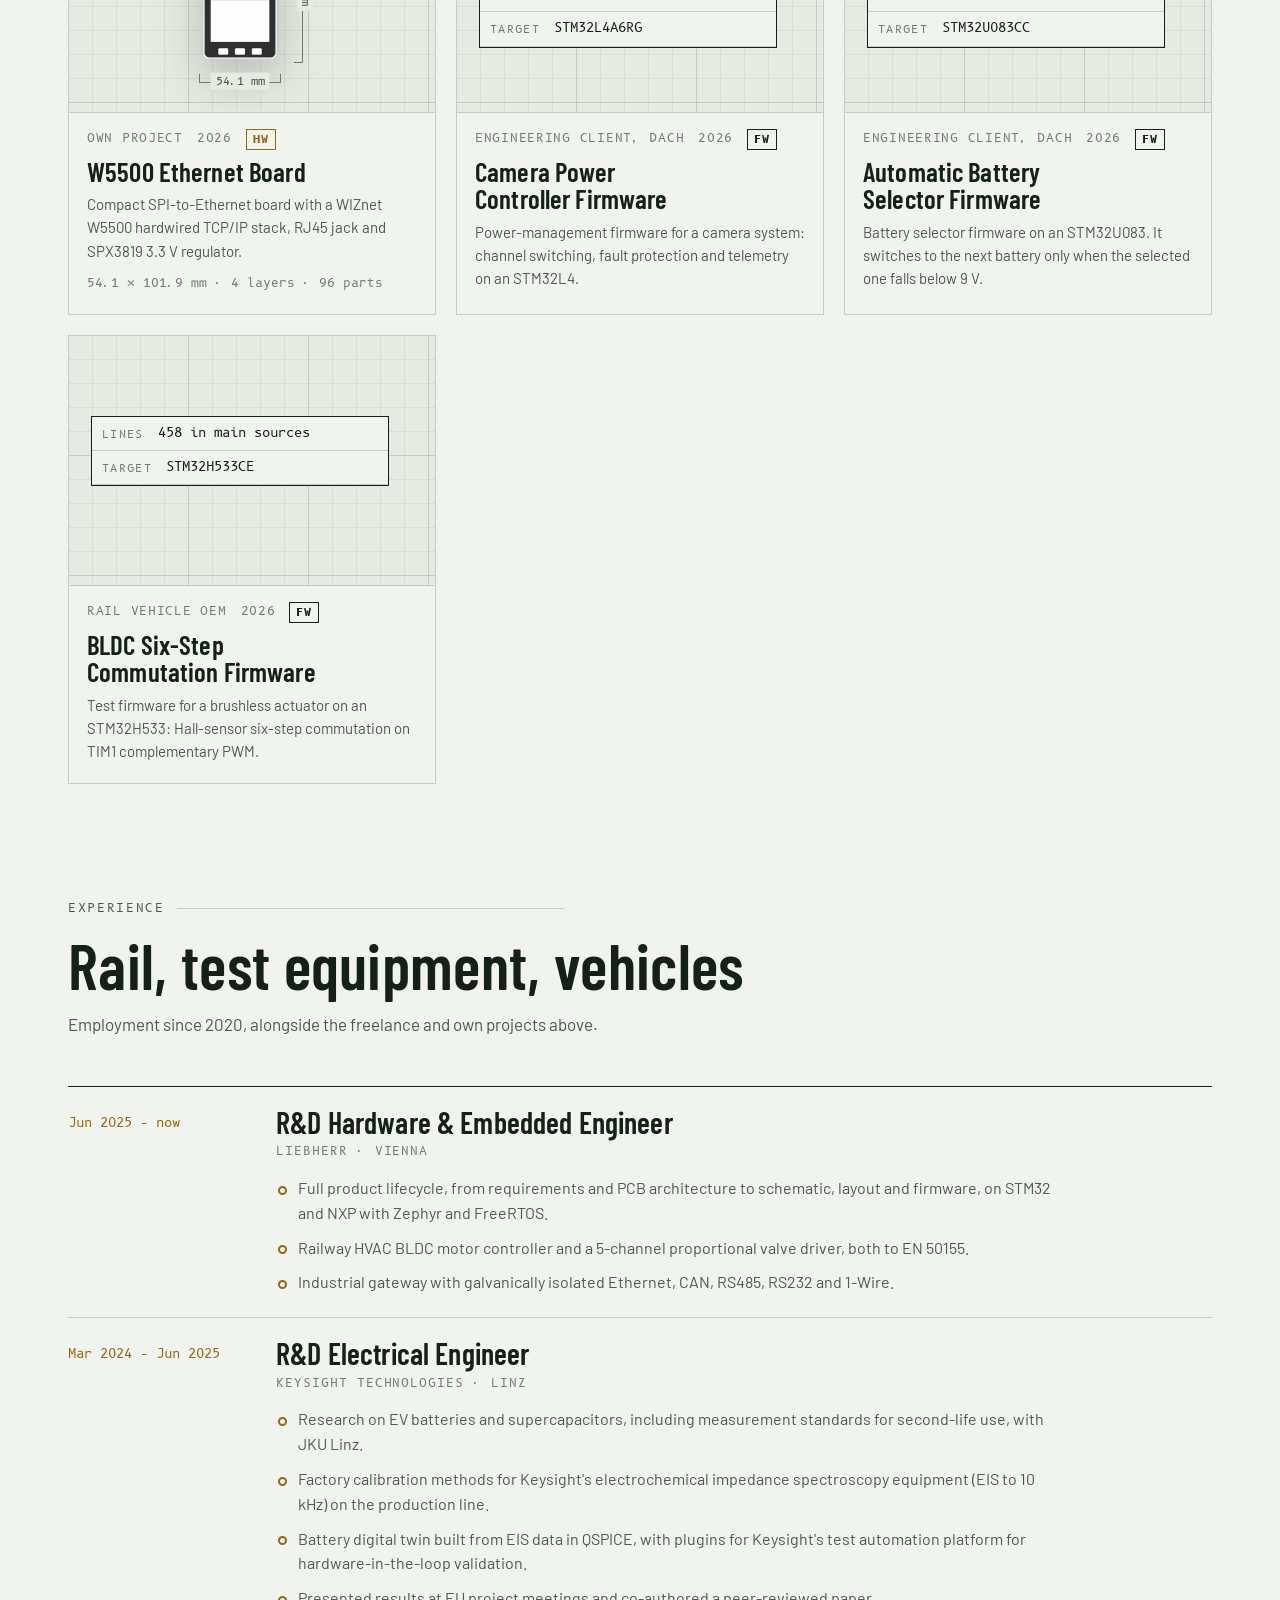
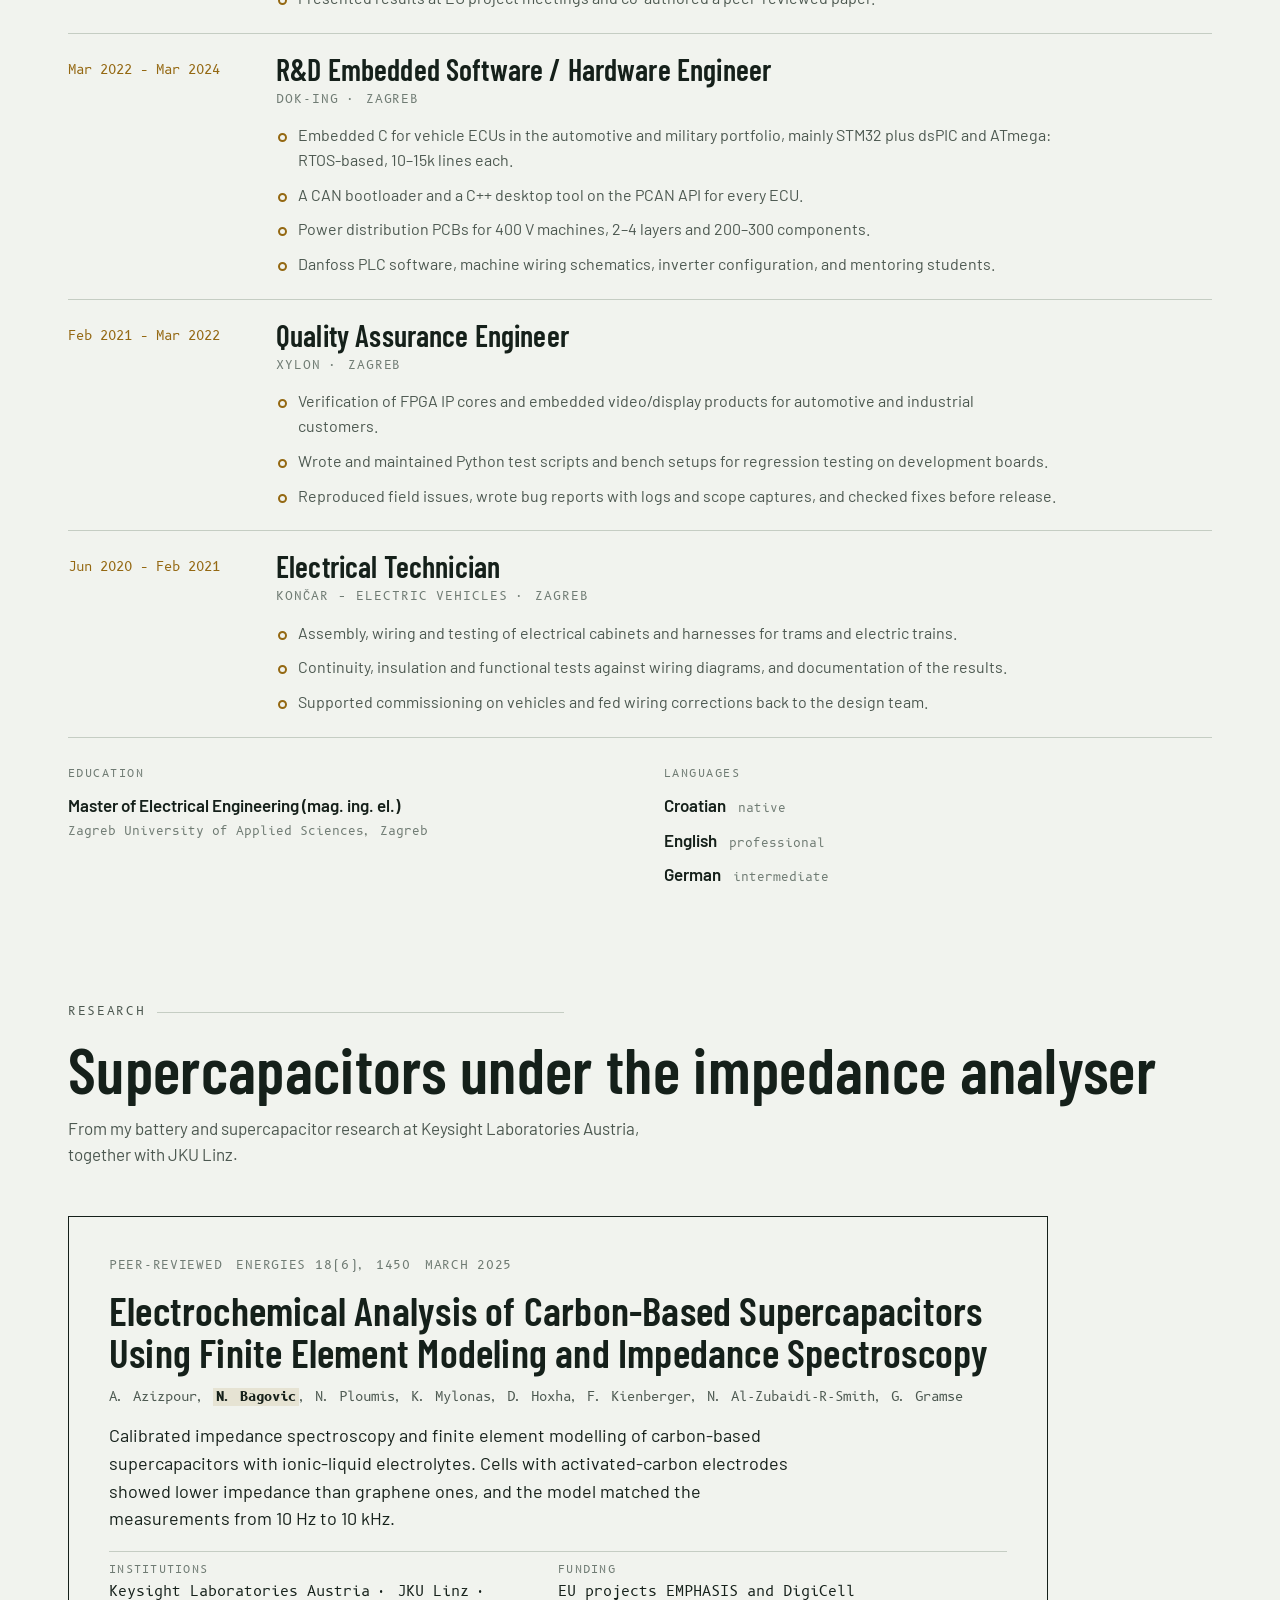
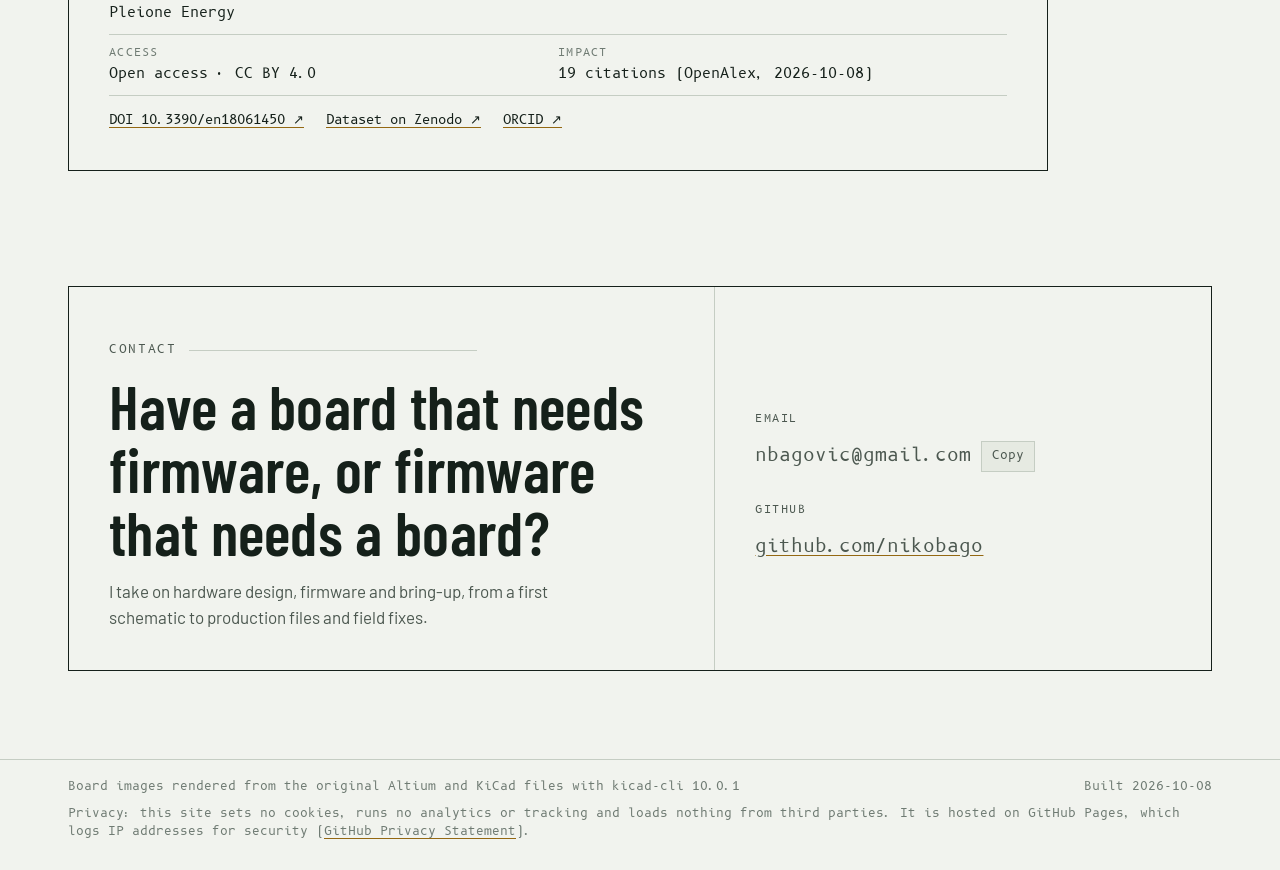
==== commit 3df43c88: "Update site čet 08.10.2026." ====
--- a/index.html
+++ b/index.html
@@ -628,10 +628,10 @@
       </div>
     </article>
     <article class="feat flip both" id="fieldnode" data-role="HW FW">
-      <div class="feat-visual grid-bg"><img class="feat-img" src="assets/boards/fieldnode-iso.webp" width="1375" height="1188" alt="FieldNode LoRaWAN Sensor, 3D render" loading="lazy" decoding="async"><div class="callout"><span class="file">FieldNode v1.5.5.PcbDoc</span><span class="facts"><span>70.5 × 70.5 mm</span><span>2 layers</span><span>97 parts</span><span>184 vias</span></span></div></div><div class="feat-visual fw-visual fw-alt"><div class="fw-panel" aria-label="Firmware facts"><div class="fw-rows"><div><span class="k">lines</span><span class="v">15 800 in main sources</span></div><div><span class="k">target</span><span class="v">STM32L452CEU6</span></div></div></div></div>
+      <div class="feat-visual grid-bg"><img class="feat-img" src="assets/boards/fieldnode-iso.webp" width="1375" height="1188" alt="LoRaWAN Soil Sensor Node, 3D render" loading="lazy" decoding="async"><div class="callout"><span class="file">soil_sensor_node_v1.5.5.PcbDoc</span><span class="facts"><span>70.5 × 70.5 mm</span><span>2 layers</span><span>97 parts</span><span>184 vias</span></span></div></div><div class="feat-visual fw-visual fw-alt"><div class="fw-panel" aria-label="Firmware facts"><div class="fw-rows"><div><span class="k">lines</span><span class="v">15 800 in main sources</span></div><div><span class="k">target</span><span class="v">STM32L452CEU6</span></div></div></div></div>
       <div class="feat-text">
         <p class="meta"><span>Agritech startup</span><span>2025</span><span class="role role-hw" title="Hardware">HW</span><span class="role role-fw" title="Firmware">FW</span></p>
-        <h3>FieldNode LoRaWAN Sensor</h3>
+        <h3>LoRaWAN Soil Sensor Node</h3>
         <p class="summary">Battery-powered field sensor node for agriculture. It reads soil probes over RS485/Modbus and reports over LoRaWAN, idling at 2 µA. Six hardware revisions (v1.5.0 to v1.5.5) and firmware releases 51 to 91.</p>
         <ul class="points"><li>STM32L452 with a RAK3172 LoRaWAN module; TPS63900 low-Iq buck-boost, and a gated TPS61096 boost so the probe supply is off between readings.</li><li>FreeRTOS with tickless idle on LPTIM. Sleep is held off while a Modbus transaction is in flight.</li><li>Modbus RTU drivers for the JXBS-3001-RS soil probe (moisture, pH and more) and the TZ-THT02 sensor, with uplink formats per sensor.</li><li>JSON device configuration in LittleFS on external W25Q flash, a USB composite device for console and files, and a production test mode.</li><li>Designed around an IP-rated enclosure with cable glands, a pressure vent and a sub-GHz antenna.</li></ul>
         <dl class="specs"><div><dt>MCU</dt><dd>STM32L452CEU6</dd></div><div><dt>Radio</dt><dd>RAK3172 LoRaWAN</dd></div><div><dt>RTOS</dt><dd>FreeRTOS</dd></div><div><dt>Bus</dt><dd>RS485 · Modbus RTU</dd></div></dl>
@@ -848,7 +848,7 @@
           <div><dt>Institutions</dt><dd>Keysight Laboratories Austria · JKU Linz · Pleione Energy</dd></div>
           <div><dt>Funding</dt><dd>EU projects EMPHASIS and DigiCell</dd></div>
           <div><dt>Access</dt><dd>Open access · CC BY 4.0</dd></div>
-          <div><dt>Impact</dt><dd>19 citations (OpenAlex, 2026-10-07)</dd></div>
+          <div><dt>Impact</dt><dd>19 citations (OpenAlex, 2026-10-08)</dd></div>
         </dl>
         <p class="paper-links"><a href="https://doi.org/10.3390/en18061450" target="_blank" rel="noopener">DOI 10.3390/en18061450 ↗</a><a href="https://zenodo.org/records/14718573" target="_blank" rel="noopener">Dataset on Zenodo ↗</a><a href="https://orcid.org/0009-0008-1224-8376" target="_blank" rel="noopener">ORCID ↗</a></p>
       </article>
@@ -877,7 +877,7 @@
 <footer>
   <div class="wrap">
     <span>Board images rendered from the original Altium and KiCad files with kicad-cli 10.0.1</span>
-    <span>Built 2026-10-07</span>
+    <span>Built 2026-10-08</span>
     <span class="privacy">Privacy: this site sets no cookies, runs no analytics or tracking and loads nothing from third parties. It is hosted on GitHub Pages, which logs IP addresses for security (<a href="https://docs.github.com/en/site-policy/privacy-policies/github-general-privacy-statement" target="_blank" rel="noopener">GitHub Privacy Statement</a>).</span>
   </div>
 </footer>
@@ -896,7 +896,7 @@
   </div>
 </dialog>
 
-<script type="application/json" id="data">{"thermal": {"title": "HeatSeeker Thermal AI Unit", "client": "Own project", "year": "2026", "role": ["HW", "FW"], "summary": "Edge thermal camera node, rev 0.9. A Raspberry Pi 5 runs AI inference on FLIR Lepton frames while an STM32L452 supervises power, the watchdog and every peripheral rail.", "points": ["UPS power path: 230 V AC into a RAC25-05SK 5 V supply, Li-ion backup through BQ25606 + TPS61022 boost, and TPS2121 automatic failover between them.", "Two uplinks: SIM7600X-H LTE on a mini-PCIe socket, with a Wio-E5 LoRa module as the low-power fallback.", "TXB0108 translation between the 3.3 V system and 1.8 V radio logic; TPS54335 and AP2112K rails that the STM32 can power-cycle.", "Companion flex PCB, plus Python tools for the video stream, motion capture and modem readout."], "specs": {"Supervisor": "STM32L452CEU6", "Compute": "Raspberry Pi 5", "Sensor": "FLIR Lepton", "EDA": "Altium Designer"}, "boards": [{"label": "Main board", "stats": {"w_mm": 181.4, "h_mm": 151.8, "layers": 4, "parts": 120, "pads": 560, "vias": 1174, "tracks": 897, "track_m": 2.74, "nets": 0, "file": "MainBoard.PcbDoc"}, "rot": false, "views": {"iso": "assets/boards/thermal-main-iso.webp", "top": "assets/boards/thermal-main-top.webp", "bottom": "assets/boards/thermal-main-bottom.webp"}}, {"label": "Flex board", "stats": {"w_mm": 5.5, "h_mm": 150.0, "layers": 2, "parts": 2, "pads": 20, "vias": 0, "tracks": 21, "track_m": 1.47, "nets": 0, "file": "flex.PcbDoc"}, "rot": true, "views": {"iso": "assets/boards/thermal-flex-iso.webp", "top": "assets/boards/thermal-flex-top.webp", "bottom": "assets/boards/thermal-flex-bottom.webp"}}], "fw": {"git": {"commits": 4, "first": "2026-03-29", "last": "2026-04-04", "last_subject": "gerge branch 'main' of https://github.com/nikobago/thermal_ai_unit"}}, "schematic": null, "link": null}, "valve": {"title": "5-Channel Rail Valve Driver", "client": "Rail vehicle OEM", "year": "2025", "role": ["HW"], "summary": "Five-channel closed-loop current controller for proportional valves and solenoids on rail vehicles, built to EN 50155 around an STM32G491. Revision A04 went to production.", "points": ["Each channel: high-side shunt read by an AD8210 monitor and an LTC2312-14 14-bit ADC, driving an LTC4441 MOSFET gate driver under PID control.", "Hardware overcurrent latch: an LT1671 comparator (60 ns) disables the gate driver without waiting for firmware, and the MCU has to reset it explicitly.", "LTC4367 front end rides out −40 V reverse polarity and 100 V transients; an LT3433 buck-boost holds the 5 V and 3.3 V rails through cranking dips.", "410 parts on a 6-layer, 80 × 60 mm board, with 0.1 % sense resistors for calibrated accuracy."], "specs": {"MCU": "STM32G491RET", "Channels": "5 × PID current loop", "Standard": "EN 50155", "EDA": "KiCad"}, "boards": [{"label": "rev A04", "stats": {"w_mm": 80.0, "h_mm": 60.0, "layers": 6, "parts": 410, "pads": 1176, "vias": 372, "tracks": 3807, "track_m": 6.43, "nets": 258, "file": "valve_driver.kicad_pcb"}, "rot": false, "views": {"iso": "assets/boards/valve-iso.webp", "top": "assets/boards/valve-top.webp", "bottom": "assets/boards/valve-bottom.webp"}}], "fw": {"git": {"commits": 3, "first": "2025-11-25", "last": "2025-12-17", "last_subject": "Update README.md"}}, "schematic": null, "link": null}, "lte-gateway": {"title": "RS485-to-LTE-M Gateway Firmware", "client": "Engineering client, DACH", "year": "2026", "role": ["FW"], "summary": "Firmware for an RS485-to-cellular gateway in a remote measurement network. It relays SMS in both directions and uploads AES-encrypted measurement telegrams to a server.", "points": ["RS485 slave on a proprietary 4-wire field-bus protocol. Frames are cut by their LEN field, so 10 ms inter-byte gaps and back-to-back frames from other stations are handled.", "u-blox SARA-R4/R5 modem: LTE-M with NB-IoT and 2G fallback, and an automatic cold restart when the modem stops searching.", "AES-128-CBC server upload, SMS relay and flash-backed configuration; STOP2 sleep with RS485 wake-up and an IWDG kept fed by a 20 s RTC wake-up.", "Also the gateway bootloader and the PowerShell tool that flashes and configures stations from a PC.", "Ported the measurement-station firmware to the SARA-R5: modem auto-detection, two-layer IP activation and a DMA receive fix that was dropping OK replies."], "specs": {"MCU": "STM32L4", "RTOS": "FreeRTOS", "Modem": "u-blox SARA-R422 / R510S", "Build": "CubeIDE + CMake"}, "boards": [], "fw": {"lines": 4787, "git": {"commits": 7, "repos": 4, "first": "2026-06-03", "last": "2026-09-27", "last_subject": "rc6: working server upload, Messbox, SMS and reliability fixes"}}, "schematic": null, "link": null}, "fieldnode": {"title": "FieldNode LoRaWAN Sensor", "client": "Agritech startup", "year": "2025", "role": ["HW", "FW"], "summary": "Battery-powered field sensor node for agriculture. It reads soil probes over RS485/Modbus and reports over LoRaWAN, idling at 2 µA. Six hardware revisions (v1.5.0 to v1.5.5) and firmware releases 51 to 91.", "points": ["STM32L452 with a RAK3172 LoRaWAN module; TPS63900 low-Iq buck-boost, and a gated TPS61096 boost so the probe supply is off between readings.", "FreeRTOS with tickless idle on LPTIM. Sleep is held off while a Modbus transaction is in flight.", "Modbus RTU drivers for the JXBS-3001-RS soil probe (moisture, pH and more) and the TZ-THT02 sensor, with uplink formats per sensor.", "JSON device configuration in LittleFS on external W25Q flash, a USB composite device for console and files, and a production test mode.", "Designed around an IP-rated enclosure with cable glands, a pressure vent and a sub-GHz antenna."], "specs": {"MCU": "STM32L452CEU6", "Radio": "RAK3172 LoRaWAN", "RTOS": "FreeRTOS", "Bus": "RS485 · Modbus RTU"}, "boards": [{"label": "v1.5.5", "stats": {"w_mm": 70.5, "h_mm": 70.5, "layers": 2, "parts": 97, "pads": 359, "vias": 184, "tracks": 1117, "track_m": 1.68, "nets": 0, "file": "FieldNode v1.5.5.PcbDoc"}, "rot": false, "views": {"iso": "assets/boards/fieldnode-iso.webp", "top": "assets/boards/fieldnode-top.webp", "bottom": "assets/boards/fieldnode-bottom.webp"}}], "fw": {"lines": 15800}, "schematic": null, "link": null}, "dcdc400": {"title": "Mining Rig DC/DC Supply", "client": "Special vehicles OEM", "year": "2023", "role": ["HW", "FW"], "summary": "High-power DC/DC unit for the tool drive of an electric mining rig: 200–400 V in, two independent 24 V outputs at 42 A each. Rev 1.01 went into a production batch.", "points": ["STM32F103 with CAN through a MAX33054, ACS37002 Hall-effect current sensing, an NTC input and E-stop voltage detection.", "Per-channel wake-up relays and a current-share line that balances load between the two DC/DC stages.", "Harting connector for HV and signals, M5 bushings for the 24 V outputs, TSR 1-2433 logic supply and a PSK-10D-24 auxiliary supply.", "FreeRTOS firmware with separate main and CAN tasks, moving-average filtering and EEPROM emulation, plus a CAN bootloader for field updates."], "specs": {"MCU": "STM32F103C8T6", "Output": "2 × 24 V · 42 A", "Input": "200–400 V DC", "Bus": "CAN"}, "boards": [{"label": "Rev 1.01", "stats": {"w_mm": 185.2, "h_mm": 126.6, "layers": 2, "parts": 133, "pads": 517, "vias": 282, "tracks": 1184, "track_m": 3.38, "nets": 0, "file": "DCDC_PCB.PcbDoc"}, "rot": false, "views": {"iso": "assets/boards/dcdc400-iso.webp", "top": "assets/boards/dcdc400-top.webp", "bottom": "assets/boards/dcdc400-bottom.webp"}}], "fw": {"lines": 1209}, "schematic": null, "link": null}, "hvac": {"title": "Railway HVAC BLDC Controller", "client": "Rail vehicle OEM", "year": "2025–2026", "role": ["HW", "FW"], "summary": "Motor controller for a railway HVAC blower, developed to EN 50155 with robust power management and strict EMC and safety requirements.", "points": ["Built to EN 50155, the standard for electronic equipment on rolling stock.", "Power management, EMC and safety compliance designed in from the requirements stage."], "specs": {"Standard": "EN 50155", "Motor": "BLDC", "Application": "Railway HVAC", "Focus": "EMC · safety"}, "boards": [], "fw": null, "schematic": null, "link": null}, "gateway": {"title": "Multi-Protocol Gateway", "client": "Rail vehicle OEM", "year": "2025–2026", "role": ["HW"], "summary": "Industrial communication board with galvanically isolated Ethernet, CAN, RS485, RS232 and 1-Wire interfaces, dedicated power rails and transient protection.", "points": ["Every interface galvanically isolated, each with its own power rail.", "Transient protection sized for industrial and vehicle wiring."], "specs": {"Interfaces": "Ethernet · CAN · RS485", "Also": "RS232 · 1-Wire", "Isolation": "Galvanic, per port", "Protection": "Transient"}, "boards": [], "fw": null, "schematic": null, "link": null}, "hvpdb": {"title": "HV Power Distribution Board", "client": "Special vehicles OEM", "year": "2023", "role": ["HW", "FW"], "summary": "High-voltage distribution and monitoring board for an electric vehicle platform, with SAE J1939 diagnostics and a CAN bootloader.", "points": ["STM32F405 with an ADS8668 8-channel ADC on the HV measurement side.", "BTS6133D PROFET high-side switches, relay drivers, safety-start and charger-lock interlocks, and input protection.", "J1939 stack with DM diagnostic messages, shared by the application and the bootloader."], "specs": {"MCU": "STM32F405VGT6", "ADC": "ADS8668", "Bus": "CAN · J1939", "RTOS": "FreeRTOS"}, "boards": [{"label": "HV PDB", "stats": {"w_mm": 111.0, "h_mm": 115.7, "layers": 4, "parts": 301, "pads": 1063, "vias": 1155, "tracks": 2975, "track_m": 6.52, "nets": 0, "file": "IRI_PDB_PCB.PcbDoc"}, "rot": false, "views": {"iso": "assets/boards/hvpdb-iso.webp", "top": "assets/boards/hvpdb-top.webp", "bottom": "assets/boards/hvpdb-bottom.webp"}}], "fw": null, "schematic": null, "link": null}, "lvpdb": {"title": "LV Power Distribution Board", "client": "Special vehicles OEM", "year": "2022", "role": ["HW", "FW"], "summary": "Low-voltage distribution board for an electric vehicle platform: switched and fused outputs, auxiliary supplies and the vehicle power-hold logic.", "points": ["STM32F303 controlling BTS6133D high-side switches on the switched outputs.", "Power-entry protection, start-button and MCU power-hold circuit, and a TL7726 voltage supervisor.", "CAN processing firmware and its own bootloader."], "specs": {"MCU": "STM32F303VBT6", "Bus": "CAN", "Switching": "BTS6133D", "EDA": "Altium Designer"}, "boards": [{"label": "LV PDB", "stats": {"w_mm": 93.3, "h_mm": 259.1, "layers": 4, "parts": 130, "pads": 618, "vias": 1230, "tracks": 963, "track_m": 3.36, "nets": 0, "file": "00_LVPDB_MAS.PcbDoc"}, "rot": true, "views": {"iso": "assets/boards/lvpdb-iso.webp", "top": "assets/boards/lvpdb-top.webp", "bottom": "assets/boards/lvpdb-bottom.webp"}}], "fw": null, "schematic": null, "link": null}, "dcdc200": {"title": "DCDC 2 × 43 A Converter", "client": "Special vehicles OEM", "year": "2024", "role": ["HW"], "summary": "Carrier for two Delta DC/DC modules delivering 2 × 43 A at 24 V from a 200–400 V bus. Hardware revision 1.10, built in two assembly variants.", "points": ["One bare PCB, two assembled products that differ only in four fitted parts.", "Full release package: wiring diagrams, QC test procedure, declaration label and a SolidWorks enclosure assembly with 3D-printed PCB spacers."], "specs": {"Output": "24 V · 2 × 43 A", "Input": "200–400 V DC", "Rev": "HW 1.10", "EDA": "Altium Designer"}, "boards": [{"label": "HW 1.10", "stats": {"w_mm": 185.2, "h_mm": 124.8, "layers": 2, "parts": 128, "pads": 484, "vias": 168, "tracks": 639, "track_m": 2.53, "nets": 0, "file": "DCDC_200-400_24_2x43A_HW1.10.pcbdoc"}, "rot": false, "views": {"iso": "assets/boards/dcdc200-iso.webp", "top": "assets/boards/dcdc200-top.webp", "bottom": "assets/boards/dcdc200-bottom.webp"}}], "fw": null, "schematic": null, "link": null}, "bms": {"title": "2S Li-ion BMS", "client": "Special vehicles OEM", "year": "2024–2025", "role": ["HW"], "summary": "Protection and balancing module for the 2S Li-ion packs in handheld operator control units, revised through R3, plus a standalone undervoltage board.", "points": ["BQ29200 primary protection with automatic cell balancing, and a BQ2962 as an independent second overvoltage layer.", "Low-side BUK98150 MOSFET disconnect, with RC-filtered cell sense lines against false trips.", "Undervoltage protection split into its own board so existing packs can be retrofitted."], "specs": {"Cells": "2S Li-ion", "Protection": "BQ29200 + BQ2962", "Switch": "BUK98150-55A", "Revisions": "R1 → R3 + UVP"}, "boards": [{"label": "BMS R3", "stats": {"w_mm": 19.8, "h_mm": 49.0, "layers": 2, "parts": 26, "pads": 69, "vias": 2, "tracks": 181, "track_m": 0.33, "nets": 0, "file": "Macro_Micro_BMS_R3.PcbDoc"}, "rot": true, "views": {"iso": "assets/boards/bms-r3-iso.webp", "top": "assets/boards/bms-r3-top.webp", "bottom": "assets/boards/bms-r3-bottom.webp"}}, {"label": "UVP", "stats": {"w_mm": 19.8, "h_mm": 49.0, "layers": 2, "parts": 18, "pads": 39, "vias": 1, "tracks": 84, "track_m": 0.15, "nets": 0, "file": "Macro_Micro_UVP.PcbDoc"}, "rot": true, "views": {"iso": "assets/boards/bms-uvp-iso.webp", "top": "assets/boards/bms-uvp-top.webp", "bottom": "assets/boards/bms-uvp-bottom.webp"}}], "fw": {"git": {"commits": 2, "first": "2025-12-17", "last": "2025-12-17", "last_subject": "Create README.md"}}, "schematic": null, "link": null}, "hpm": {"title": "Hybrid Power Manager", "client": "Consumer product client", "year": "2026", "role": ["HW"], "summary": "4-layer power and control board for a solar, USB-C and Li-ion powered ESP32-S3 e-paper clock, designed in KiCad and brought up on the bench.", "points": ["Power tree: BQ24074 USB charger, LT3652 solar charger, BQ25504 energy harvester, TPS63802 buck-boost and a MAX17048 fuel gauge.", "ESP32-S3-WROOM with a 4.2\" e-paper FPC, piezo buzzer, ambient light sensor and a full button matrix.", "Bench bring-up with the client's test firmware: peripheral, button and display checks, then a one-hour PPK2 soak against a sub-50 µA deep-sleep target.", "Per-unit BOM costing, then v2 requirements for a low-cost variant and a solar variant."], "specs": {"MCU": "ESP32-S3", "Display": "4.2\" e-paper", "Layers": "4", "EDA": "KiCad"}, "boards": [{"label": "rev V1.00", "stats": {"w_mm": 77.0, "h_mm": 91.0, "layers": 4, "parts": 133, "pads": 476, "vias": 267, "tracks": 882, "track_m": 2.74, "nets": 0, "file": "hybrid_power_manager.kicad_pcb"}, "rot": false, "views": {"iso": "assets/boards/hpm-iso.webp", "top": "assets/boards/hpm-top.webp", "bottom": "assets/boards/hpm-bottom.webp"}}], "fw": {"git": {"commits": 19, "first": "2026-04-21", "last": "2026-08-17", "last_subject": "bom comments answered"}}, "schematic": null, "link": null}, "flashlight": {"title": "AI UWB Smart Flashlight", "client": "Product prototype", "year": "2025", "role": ["HW"], "summary": "Handheld light with computer vision. The 4-layer carrier takes a LicheeRV Nano or Cubie A7Z AI module; an ESP32 handles sensor fusion, power and LED dimming.", "points": ["Qorvo DW3220 UWB and TDK ICM-42605 IMU on a shared SPI bus, with motion interrupts for wake-on-motion.", "2S Li-ion with BQ25886 USB-C charging, TPS61288 12 V boost for the AL8843 LED driver and a TPS54335 5 V rail.", "Companion aluminium MCPCB for the LEDs, MIPI CSI camera flex, and a small UWB tag programmer board."], "specs": {"Controller": "ESP32-WROVER-E", "AI module": "LicheeRV Nano / Cubie A7Z", "UWB": "DW3220", "Layers": "4"}, "boards": [{"label": "LicheeRV carrier", "stats": {"w_mm": 76.0, "h_mm": 76.0, "layers": 4, "parts": 84, "pads": 304, "vias": 117, "tracks": 639, "track_m": 1.33, "nets": 0, "file": "PCB_LicheeRV.PcbDoc"}, "rot": false, "views": {"iso": "assets/boards/flash-lichee-iso.webp", "top": "assets/boards/flash-lichee-top.webp", "bottom": "assets/boards/flash-lichee-bottom.webp"}}, {"label": "Cubie A7Z carrier", "stats": {"w_mm": 76.0, "h_mm": 76.0, "layers": 4, "parts": 83, "pads": 316, "vias": 83, "tracks": 617, "track_m": 1.3, "nets": 0, "file": "PCB_Cube.PcbDoc"}, "rot": false, "views": {"iso": "assets/boards/flash-cube-iso.webp", "top": "assets/boards/flash-cube-top.webp", "bottom": "assets/boards/flash-cube-bottom.webp"}}, {"label": "LED MCPCB", "stats": {"w_mm": 76.0, "h_mm": 76.0, "layers": 2, "parts": 4, "pads": 12, "vias": 2, "tracks": 13, "track_m": 0.17, "nets": 0, "file": "LED_HeatSink_PCB.PcbDoc"}, "rot": false, "views": {"iso": "assets/boards/flash-led-iso.webp", "top": "assets/boards/flash-led-top.webp", "bottom": "assets/boards/flash-led-bottom.webp"}}, {"label": "UWB tag programmer", "stats": {"w_mm": 33.6, "h_mm": 33.6, "layers": 2, "parts": 8, "pads": 23, "vias": 6, "tracks": 48, "track_m": 0.16, "nets": 0, "file": "PCB1.PcbDoc"}, "rot": false, "views": {"iso": "assets/boards/flash-uwbprog-iso.webp", "top": "assets/boards/flash-uwbprog-top.webp", "bottom": "assets/boards/flash-uwbprog-bottom.webp"}}], "fw": {"git": {"commits": 7, "first": "2025-11-25", "last": "2025-12-04", "last_subject": "Change in the wiring document, removed the templates"}}, "schematic": null, "link": null}, "sunbull": {"title": "Solar IoT Motor Driver", "client": "Product prototype", "year": "2025", "role": ["HW"], "summary": "Solar-powered IoT controller for remote actuators. One PCB, two Altium variants: an STM32WLE5 LoRaWAN build or an nRF52840 Bluetooth LE build.", "points": ["2S Li-ion with BQ25886 solar charging, a MAX17049 fuel gauge and an INA228 20-bit power monitor, so firmware can hold off motor moves when energy is low.", "TPS61288 boost into a MAX22212 H-bridge with current limiting, for valves, shutters and linear actuators.", "LC86G GPS on a switchable rail, ICM-20689 IMU for tamper alerts, SHTC3 climate sensor and 64 Mbit MX25R flash for offline logging."], "specs": {"Variants": "STM32WLE5 / nRF52840", "Motor driver": "MAX22212", "Battery": "2S Li-ion, solar", "EDA": "Altium Designer"}, "boards": [{"label": "V1 2025", "stats": {"w_mm": 83.4, "h_mm": 77.9, "layers": 4, "parts": 195, "pads": 642, "vias": 376, "tracks": 2041, "track_m": 4.45, "nets": 0, "file": "solar_motor_drive.PcbDoc"}, "rot": false, "views": {"iso": "assets/boards/sunbull-iso.webp", "top": "assets/boards/sunbull-top.webp", "bottom": "assets/boards/sunbull-bottom.webp"}}], "fw": {"git": {"commits": 2, "first": "2025-11-25", "last": "2025-12-17", "last_subject": "Create README.md"}}, "schematic": null, "link": null}, "obd2": {"title": "OBD2 Diagnostics Tool", "client": "Freelance", "year": "", "role": ["HW", "FW"], "summary": "Diagnostic hardware and software for Renault vehicles, built on an STM32 with a MAX3051 CAN transceiver.", "points": ["Reverse-engineered raw CAN traffic to reconstruct Renault's proprietary diagnostic protocols."], "specs": {"MCU": "STM32", "CAN": "MAX3051", "Vehicle": "Renault", "Work": "Protocol reverse engineering"}, "boards": [], "fw": null, "schematic": null, "link": null}, "iaq-monitor": {"title": "Indoor Air Quality Monitor", "client": "Freelance client", "year": "2026", "role": ["HW"], "summary": "Indoor air quality monitor built around a Sensirion SEN66 (PM, CO₂, VOC, NOx, humidity, temperature) and an ESP32-C6.", "points": ["ESP32-C6-MINI with a 32.768 kHz crystal for accurate sleep timing.", "SEN66 on a JST-GH connector with its own TPS22917 load switch, so the sensor is fully off between samples.", "BQ25622 charger, MAX17048 fuel gauge, TUSB320 USB-C detection and a 12 V auxiliary input."], "specs": {"MCU": "ESP32-C6", "Sensor": "Sensirion SEN66", "Charger": "BQ25622", "EDA": "KiCad"}, "boards": [{"label": "rev 1", "stats": {"w_mm": 48.0, "h_mm": 57.0, "layers": 4, "parts": 86, "pads": 296, "vias": 131, "tracks": 703, "track_m": 1.13, "nets": 0, "file": "iaq_monitor.kicad_pcb"}, "rot": false, "views": {"iso": "assets/boards/iaq-monitor-iso.webp", "top": "assets/boards/iaq-monitor-top.webp", "bottom": "assets/boards/iaq-monitor-bottom.webp"}}], "fw": null, "schematic": null, "link": null}, "lanm5": {"title": "W5500 Ethernet Board", "client": "Own project", "year": "2026", "role": ["HW"], "summary": "Compact SPI-to-Ethernet board with a WIZnet W5500 hardwired TCP/IP stack, RJ45 jack and SPX3819 3.3 V regulator.", "points": ["Full Altium release: DRC report, Gerbers, drill files and BOM."], "specs": {"Controller": "W5500", "Interface": "SPI", "Regulator": "SPX3819", "EDA": "Altium Designer"}, "boards": [{"label": "rev 1", "stats": {"w_mm": 54.1, "h_mm": 101.9, "layers": 4, "parts": 96, "pads": 422, "vias": 333, "tracks": 1374, "track_m": 3.64, "nets": 0, "file": "PCB1.PcbDoc"}, "rot": false, "views": {"iso": "assets/boards/lanm5-iso.webp", "top": "assets/boards/lanm5-top.webp", "bottom": "assets/boards/lanm5-bottom.webp"}}], "fw": null, "schematic": null, "link": null}, "tbm": {"title": "Camera Power Controller Firmware", "client": "Engineering client, DACH", "year": "2026", "role": ["FW"], "summary": "Power-management firmware for a camera system: channel switching, fault protection and telemetry on an STM32L4.", "points": ["State machine with debounced switch input, timeouts and sleep. The MCU does not suspend its clock while the 1 s debounce timer runs.", "PROFET fault detection through ADC sense lines, with the threshold tuned to 3.06 V so shorts trip reliably across tolerances, and a cool-off period after a short.", "Voltage, current and temperature readings on every channel, IWDG watchdog, and a Python serial test script that checks each output."], "specs": {"MCU": "STM32L4A6RG", "Switching": "Infineon PROFET", "Test": "Python + pyserial", "IDE": "STM32CubeIDE"}, "boards": [], "fw": {"lines": 955, "git": {"commits": 8, "repos": 1, "first": "2026-06-22", "last": "2026-07-27", "last_subject": "Fix internal LED glowing, update ADC offset, add watchdog toggle"}}, "schematic": null, "link": null}, "batschalter": {"title": "Automatic Battery Selector Firmware", "client": "Engineering client, DACH", "year": "2026", "role": ["FW"], "summary": "Battery selector firmware on an STM32U083. It switches to the next battery only when the selected one falls below 9 V.", "points": ["Sleep current measured at about 9 µA from 5 V after pin-by-pin initialisation of every unused GPIO.", "Handles a selected battery being removed in CT mode without leaving its indicator blinking."], "specs": {"MCU": "STM32U083CC", "Sleep": "≈ 9 µA @ 5 V", "Threshold": "9 V", "IDE": "STM32CubeIDE"}, "boards": [], "fw": {"lines": 501, "git": {"commits": 7, "repos": 1, "first": "2026-08-18", "last": "2026-08-28", "last_subject": "Change so it changes to next battery only when selected battery is under 9V. Fix with CT mode keeping the selected battery blinking when the chosen battery is removed."}}, "schematic": null, "link": null}, "bldc-bench": {"title": "BLDC Six-Step Commutation Firmware", "client": "Rail vehicle OEM", "year": "2026", "role": ["FW"], "summary": "Test firmware for a brushless actuator on an STM32H533: Hall-sensor six-step commutation on TIM1 complementary PWM.", "points": ["Commutation table driven from Hall-sensor EXTI interrupts, with forced commutation steps for rotor alignment.", "ADC peak-current sampling and main-output-enable gating for safe phase changes."], "specs": {"MCU": "STM32H533CE", "Control": "6-step Hall", "PWM": "TIM1 complementary", "IDE": "STM32CubeIDE"}, "boards": [], "fw": {"lines": 458}, "schematic": null, "link": null}}</script>
+<script type="application/json" id="data">{"thermal": {"title": "HeatSeeker Thermal AI Unit", "client": "Own project", "year": "2026", "role": ["HW", "FW"], "summary": "Edge thermal camera node, rev 0.9. A Raspberry Pi 5 runs AI inference on FLIR Lepton frames while an STM32L452 supervises power, the watchdog and every peripheral rail.", "points": ["UPS power path: 230 V AC into a RAC25-05SK 5 V supply, Li-ion backup through BQ25606 + TPS61022 boost, and TPS2121 automatic failover between them.", "Two uplinks: SIM7600X-H LTE on a mini-PCIe socket, with a Wio-E5 LoRa module as the low-power fallback.", "TXB0108 translation between the 3.3 V system and 1.8 V radio logic; TPS54335 and AP2112K rails that the STM32 can power-cycle.", "Companion flex PCB, plus Python tools for the video stream, motion capture and modem readout."], "specs": {"Supervisor": "STM32L452CEU6", "Compute": "Raspberry Pi 5", "Sensor": "FLIR Lepton", "EDA": "Altium Designer"}, "boards": [{"label": "Main board", "stats": {"w_mm": 181.4, "h_mm": 151.8, "layers": 4, "parts": 120, "pads": 560, "vias": 1174, "tracks": 897, "track_m": 2.74, "nets": 0, "file": "MainBoard.PcbDoc"}, "rot": false, "views": {"iso": "assets/boards/thermal-main-iso.webp", "top": "assets/boards/thermal-main-top.webp", "bottom": "assets/boards/thermal-main-bottom.webp"}}, {"label": "Flex board", "stats": {"w_mm": 5.5, "h_mm": 150.0, "layers": 2, "parts": 2, "pads": 20, "vias": 0, "tracks": 21, "track_m": 1.47, "nets": 0, "file": "flex.PcbDoc"}, "rot": true, "views": {"iso": "assets/boards/thermal-flex-iso.webp", "top": "assets/boards/thermal-flex-top.webp", "bottom": "assets/boards/thermal-flex-bottom.webp"}}], "fw": {"git": {"commits": 4, "first": "2026-03-29", "last": "2026-04-04", "last_subject": "gerge branch 'main' of https://github.com/nikobago/thermal_ai_unit"}}, "schematic": null, "link": null}, "valve": {"title": "5-Channel Rail Valve Driver", "client": "Rail vehicle OEM", "year": "2025", "role": ["HW"], "summary": "Five-channel closed-loop current controller for proportional valves and solenoids on rail vehicles, built to EN 50155 around an STM32G491. Revision A04 went to production.", "points": ["Each channel: high-side shunt read by an AD8210 monitor and an LTC2312-14 14-bit ADC, driving an LTC4441 MOSFET gate driver under PID control.", "Hardware overcurrent latch: an LT1671 comparator (60 ns) disables the gate driver without waiting for firmware, and the MCU has to reset it explicitly.", "LTC4367 front end rides out −40 V reverse polarity and 100 V transients; an LT3433 buck-boost holds the 5 V and 3.3 V rails through cranking dips.", "410 parts on a 6-layer, 80 × 60 mm board, with 0.1 % sense resistors for calibrated accuracy."], "specs": {"MCU": "STM32G491RET", "Channels": "5 × PID current loop", "Standard": "EN 50155", "EDA": "KiCad"}, "boards": [{"label": "rev A04", "stats": {"w_mm": 80.0, "h_mm": 60.0, "layers": 6, "parts": 410, "pads": 1176, "vias": 372, "tracks": 3807, "track_m": 6.43, "nets": 258, "file": "valve_driver.kicad_pcb"}, "rot": false, "views": {"iso": "assets/boards/valve-iso.webp", "top": "assets/boards/valve-top.webp", "bottom": "assets/boards/valve-bottom.webp"}}], "fw": {"git": {"commits": 3, "first": "2025-11-25", "last": "2025-12-17", "last_subject": "Update README.md"}}, "schematic": null, "link": null}, "lte-gateway": {"title": "RS485-to-LTE-M Gateway Firmware", "client": "Engineering client, DACH", "year": "2026", "role": ["FW"], "summary": "Firmware for an RS485-to-cellular gateway in a remote measurement network. It relays SMS in both directions and uploads AES-encrypted measurement telegrams to a server.", "points": ["RS485 slave on a proprietary 4-wire field-bus protocol. Frames are cut by their LEN field, so 10 ms inter-byte gaps and back-to-back frames from other stations are handled.", "u-blox SARA-R4/R5 modem: LTE-M with NB-IoT and 2G fallback, and an automatic cold restart when the modem stops searching.", "AES-128-CBC server upload, SMS relay and flash-backed configuration; STOP2 sleep with RS485 wake-up and an IWDG kept fed by a 20 s RTC wake-up.", "Also the gateway bootloader and the PowerShell tool that flashes and configures stations from a PC.", "Ported the measurement-station firmware to the SARA-R5: modem auto-detection, two-layer IP activation and a DMA receive fix that was dropping OK replies."], "specs": {"MCU": "STM32L4", "RTOS": "FreeRTOS", "Modem": "u-blox SARA-R422 / R510S", "Build": "CubeIDE + CMake"}, "boards": [], "fw": {"lines": 4787, "git": {"commits": 7, "repos": 4, "first": "2026-06-03", "last": "2026-09-27", "last_subject": "rc6: working server upload, Messbox, SMS and reliability fixes"}}, "schematic": null, "link": null}, "fieldnode": {"title": "LoRaWAN Soil Sensor Node", "client": "Agritech startup", "year": "2025", "role": ["HW", "FW"], "summary": "Battery-powered field sensor node for agriculture. It reads soil probes over RS485/Modbus and reports over LoRaWAN, idling at 2 µA. Six hardware revisions (v1.5.0 to v1.5.5) and firmware releases 51 to 91.", "points": ["STM32L452 with a RAK3172 LoRaWAN module; TPS63900 low-Iq buck-boost, and a gated TPS61096 boost so the probe supply is off between readings.", "FreeRTOS with tickless idle on LPTIM. Sleep is held off while a Modbus transaction is in flight.", "Modbus RTU drivers for the JXBS-3001-RS soil probe (moisture, pH and more) and the TZ-THT02 sensor, with uplink formats per sensor.", "JSON device configuration in LittleFS on external W25Q flash, a USB composite device for console and files, and a production test mode.", "Designed around an IP-rated enclosure with cable glands, a pressure vent and a sub-GHz antenna."], "specs": {"MCU": "STM32L452CEU6", "Radio": "RAK3172 LoRaWAN", "RTOS": "FreeRTOS", "Bus": "RS485 · Modbus RTU"}, "boards": [{"label": "v1.5.5", "stats": {"w_mm": 70.5, "h_mm": 70.5, "layers": 2, "parts": 97, "pads": 359, "vias": 184, "tracks": 1117, "track_m": 1.68, "nets": 0, "file": "soil_sensor_node_v1.5.5.PcbDoc"}, "rot": false, "views": {"iso": "assets/boards/fieldnode-iso.webp", "top": "assets/boards/fieldnode-top.webp", "bottom": "assets/boards/fieldnode-bottom.webp"}}], "fw": {"lines": 15800}, "schematic": null, "link": null}, "dcdc400": {"title": "Mining Rig DC/DC Supply", "client": "Special vehicles OEM", "year": "2023", "role": ["HW", "FW"], "summary": "High-power DC/DC unit for the tool drive of an electric mining rig: 200–400 V in, two independent 24 V outputs at 42 A each. Rev 1.01 went into a production batch.", "points": ["STM32F103 with CAN through a MAX33054, ACS37002 Hall-effect current sensing, an NTC input and E-stop voltage detection.", "Per-channel wake-up relays and a current-share line that balances load between the two DC/DC stages.", "Harting connector for HV and signals, M5 bushings for the 24 V outputs, TSR 1-2433 logic supply and a PSK-10D-24 auxiliary supply.", "FreeRTOS firmware with separate main and CAN tasks, moving-average filtering and EEPROM emulation, plus a CAN bootloader for field updates."], "specs": {"MCU": "STM32F103C8T6", "Output": "2 × 24 V · 42 A", "Input": "200–400 V DC", "Bus": "CAN"}, "boards": [{"label": "Rev 1.01", "stats": {"w_mm": 185.2, "h_mm": 126.6, "layers": 2, "parts": 133, "pads": 517, "vias": 282, "tracks": 1184, "track_m": 3.38, "nets": 0, "file": "DCDC_PCB.PcbDoc"}, "rot": false, "views": {"iso": "assets/boards/dcdc400-iso.webp", "top": "assets/boards/dcdc400-top.webp", "bottom": "assets/boards/dcdc400-bottom.webp"}}], "fw": {"lines": 1209}, "schematic": null, "link": null}, "hvac": {"title": "Railway HVAC BLDC Controller", "client": "Rail vehicle OEM", "year": "2025–2026", "role": ["HW", "FW"], "summary": "Motor controller for a railway HVAC blower, developed to EN 50155 with robust power management and strict EMC and safety requirements.", "points": ["Built to EN 50155, the standard for electronic equipment on rolling stock.", "Power management, EMC and safety compliance designed in from the requirements stage."], "specs": {"Standard": "EN 50155", "Motor": "BLDC", "Application": "Railway HVAC", "Focus": "EMC · safety"}, "boards": [], "fw": null, "schematic": null, "link": null}, "gateway": {"title": "Multi-Protocol Gateway", "client": "Rail vehicle OEM", "year": "2025–2026", "role": ["HW"], "summary": "Industrial communication board with galvanically isolated Ethernet, CAN, RS485, RS232 and 1-Wire interfaces, dedicated power rails and transient protection.", "points": ["Every interface galvanically isolated, each with its own power rail.", "Transient protection sized for industrial and vehicle wiring."], "specs": {"Interfaces": "Ethernet · CAN · RS485", "Also": "RS232 · 1-Wire", "Isolation": "Galvanic, per port", "Protection": "Transient"}, "boards": [], "fw": null, "schematic": null, "link": null}, "hvpdb": {"title": "HV Power Distribution Board", "client": "Special vehicles OEM", "year": "2023", "role": ["HW", "FW"], "summary": "High-voltage distribution and monitoring board for an electric vehicle platform, with SAE J1939 diagnostics and a CAN bootloader.", "points": ["STM32F405 with an ADS8668 8-channel ADC on the HV measurement side.", "BTS6133D PROFET high-side switches, relay drivers, safety-start and charger-lock interlocks, and input protection.", "J1939 stack with DM diagnostic messages, shared by the application and the bootloader."], "specs": {"MCU": "STM32F405VGT6", "ADC": "ADS8668", "Bus": "CAN · J1939", "RTOS": "FreeRTOS"}, "boards": [{"label": "HV PDB", "stats": {"w_mm": 111.0, "h_mm": 115.7, "layers": 4, "parts": 301, "pads": 1063, "vias": 1155, "tracks": 2975, "track_m": 6.52, "nets": 0, "file": "IRI_PDB_PCB.PcbDoc"}, "rot": false, "views": {"iso": "assets/boards/hvpdb-iso.webp", "top": "assets/boards/hvpdb-top.webp", "bottom": "assets/boards/hvpdb-bottom.webp"}}], "fw": null, "schematic": null, "link": null}, "lvpdb": {"title": "LV Power Distribution Board", "client": "Special vehicles OEM", "year": "2022", "role": ["HW", "FW"], "summary": "Low-voltage distribution board for an electric vehicle platform: switched and fused outputs, auxiliary supplies and the vehicle power-hold logic.", "points": ["STM32F303 controlling BTS6133D high-side switches on the switched outputs.", "Power-entry protection, start-button and MCU power-hold circuit, and a TL7726 voltage supervisor.", "CAN processing firmware and its own bootloader."], "specs": {"MCU": "STM32F303VBT6", "Bus": "CAN", "Switching": "BTS6133D", "EDA": "Altium Designer"}, "boards": [{"label": "LV PDB", "stats": {"w_mm": 93.3, "h_mm": 259.1, "layers": 4, "parts": 130, "pads": 618, "vias": 1230, "tracks": 963, "track_m": 3.36, "nets": 0, "file": "00_LVPDB_MAS.PcbDoc"}, "rot": true, "views": {"iso": "assets/boards/lvpdb-iso.webp", "top": "assets/boards/lvpdb-top.webp", "bottom": "assets/boards/lvpdb-bottom.webp"}}], "fw": null, "schematic": null, "link": null}, "dcdc200": {"title": "DCDC 2 × 43 A Converter", "client": "Special vehicles OEM", "year": "2024", "role": ["HW"], "summary": "Carrier for two Delta DC/DC modules delivering 2 × 43 A at 24 V from a 200–400 V bus. Hardware revision 1.10, built in two assembly variants.", "points": ["One bare PCB, two assembled products that differ only in four fitted parts.", "Full release package: wiring diagrams, QC test procedure, declaration label and a SolidWorks enclosure assembly with 3D-printed PCB spacers."], "specs": {"Output": "24 V · 2 × 43 A", "Input": "200–400 V DC", "Rev": "HW 1.10", "EDA": "Altium Designer"}, "boards": [{"label": "HW 1.10", "stats": {"w_mm": 185.2, "h_mm": 124.8, "layers": 2, "parts": 128, "pads": 484, "vias": 168, "tracks": 639, "track_m": 2.53, "nets": 0, "file": "DCDC_200-400_24_2x43A_HW1.10.pcbdoc"}, "rot": false, "views": {"iso": "assets/boards/dcdc200-iso.webp", "top": "assets/boards/dcdc200-top.webp", "bottom": "assets/boards/dcdc200-bottom.webp"}}], "fw": null, "schematic": null, "link": null}, "bms": {"title": "2S Li-ion BMS", "client": "Special vehicles OEM", "year": "2024–2025", "role": ["HW"], "summary": "Protection and balancing module for the 2S Li-ion packs in handheld operator control units, revised through R3, plus a standalone undervoltage board.", "points": ["BQ29200 primary protection with automatic cell balancing, and a BQ2962 as an independent second overvoltage layer.", "Low-side BUK98150 MOSFET disconnect, with RC-filtered cell sense lines against false trips.", "Undervoltage protection split into its own board so existing packs can be retrofitted."], "specs": {"Cells": "2S Li-ion", "Protection": "BQ29200 + BQ2962", "Switch": "BUK98150-55A", "Revisions": "R1 → R3 + UVP"}, "boards": [{"label": "BMS R3", "stats": {"w_mm": 19.8, "h_mm": 49.0, "layers": 2, "parts": 26, "pads": 69, "vias": 2, "tracks": 181, "track_m": 0.33, "nets": 0, "file": "Macro_Micro_BMS_R3.PcbDoc"}, "rot": true, "views": {"iso": "assets/boards/bms-r3-iso.webp", "top": "assets/boards/bms-r3-top.webp", "bottom": "assets/boards/bms-r3-bottom.webp"}}, {"label": "UVP", "stats": {"w_mm": 19.8, "h_mm": 49.0, "layers": 2, "parts": 18, "pads": 39, "vias": 1, "tracks": 84, "track_m": 0.15, "nets": 0, "file": "Macro_Micro_UVP.PcbDoc"}, "rot": true, "views": {"iso": "assets/boards/bms-uvp-iso.webp", "top": "assets/boards/bms-uvp-top.webp", "bottom": "assets/boards/bms-uvp-bottom.webp"}}], "fw": {"git": {"commits": 2, "first": "2025-12-17", "last": "2025-12-17", "last_subject": "Create README.md"}}, "schematic": null, "link": null}, "hpm": {"title": "Hybrid Power Manager", "client": "Consumer product client", "year": "2026", "role": ["HW"], "summary": "4-layer power and control board for a solar, USB-C and Li-ion powered ESP32-S3 e-paper clock, designed in KiCad and brought up on the bench.", "points": ["Power tree: BQ24074 USB charger, LT3652 solar charger, BQ25504 energy harvester, TPS63802 buck-boost and a MAX17048 fuel gauge.", "ESP32-S3-WROOM with a 4.2\" e-paper FPC, piezo buzzer, ambient light sensor and a full button matrix.", "Bench bring-up with the client's test firmware: peripheral, button and display checks, then a one-hour PPK2 soak against a sub-50 µA deep-sleep target.", "Per-unit BOM costing, then v2 requirements for a low-cost variant and a solar variant."], "specs": {"MCU": "ESP32-S3", "Display": "4.2\" e-paper", "Layers": "4", "EDA": "KiCad"}, "boards": [{"label": "rev V1.00", "stats": {"w_mm": 77.0, "h_mm": 91.0, "layers": 4, "parts": 133, "pads": 476, "vias": 267, "tracks": 882, "track_m": 2.74, "nets": 0, "file": "hybrid_power_manager.kicad_pcb"}, "rot": false, "views": {"iso": "assets/boards/hpm-iso.webp", "top": "assets/boards/hpm-top.webp", "bottom": "assets/boards/hpm-bottom.webp"}}], "fw": {"git": {"commits": 19, "first": "2026-04-21", "last": "2026-08-17", "last_subject": "bom comments answered"}}, "schematic": null, "link": null}, "flashlight": {"title": "AI UWB Smart Flashlight", "client": "Product prototype", "year": "2025", "role": ["HW"], "summary": "Handheld light with computer vision. The 4-layer carrier takes a LicheeRV Nano or Cubie A7Z AI module; an ESP32 handles sensor fusion, power and LED dimming.", "points": ["Qorvo DW3220 UWB and TDK ICM-42605 IMU on a shared SPI bus, with motion interrupts for wake-on-motion.", "2S Li-ion with BQ25886 USB-C charging, TPS61288 12 V boost for the AL8843 LED driver and a TPS54335 5 V rail.", "Companion aluminium MCPCB for the LEDs, MIPI CSI camera flex, and a small UWB tag programmer board."], "specs": {"Controller": "ESP32-WROVER-E", "AI module": "LicheeRV Nano / Cubie A7Z", "UWB": "DW3220", "Layers": "4"}, "boards": [{"label": "LicheeRV carrier", "stats": {"w_mm": 76.0, "h_mm": 76.0, "layers": 4, "parts": 84, "pads": 304, "vias": 117, "tracks": 639, "track_m": 1.33, "nets": 0, "file": "PCB_LicheeRV.PcbDoc"}, "rot": false, "views": {"iso": "assets/boards/flash-lichee-iso.webp", "top": "assets/boards/flash-lichee-top.webp", "bottom": "assets/boards/flash-lichee-bottom.webp"}}, {"label": "Cubie A7Z carrier", "stats": {"w_mm": 76.0, "h_mm": 76.0, "layers": 4, "parts": 83, "pads": 316, "vias": 83, "tracks": 617, "track_m": 1.3, "nets": 0, "file": "PCB_Cube.PcbDoc"}, "rot": false, "views": {"iso": "assets/boards/flash-cube-iso.webp", "top": "assets/boards/flash-cube-top.webp", "bottom": "assets/boards/flash-cube-bottom.webp"}}, {"label": "LED MCPCB", "stats": {"w_mm": 76.0, "h_mm": 76.0, "layers": 2, "parts": 4, "pads": 12, "vias": 2, "tracks": 13, "track_m": 0.17, "nets": 0, "file": "LED_HeatSink_PCB.PcbDoc"}, "rot": false, "views": {"iso": "assets/boards/flash-led-iso.webp", "top": "assets/boards/flash-led-top.webp", "bottom": "assets/boards/flash-led-bottom.webp"}}, {"label": "UWB tag programmer", "stats": {"w_mm": 33.6, "h_mm": 33.6, "layers": 2, "parts": 8, "pads": 23, "vias": 6, "tracks": 48, "track_m": 0.16, "nets": 0, "file": "PCB1.PcbDoc"}, "rot": false, "views": {"iso": "assets/boards/flash-uwbprog-iso.webp", "top": "assets/boards/flash-uwbprog-top.webp", "bottom": "assets/boards/flash-uwbprog-bottom.webp"}}], "fw": {"git": {"commits": 7, "first": "2025-11-25", "last": "2025-12-04", "last_subject": "Change in the wiring document, removed the templates"}}, "schematic": null, "link": null}, "sunbull": {"title": "Solar IoT Motor Driver", "client": "Product prototype", "year": "2025", "role": ["HW"], "summary": "Solar-powered IoT controller for remote actuators. One PCB, two Altium variants: an STM32WLE5 LoRaWAN build or an nRF52840 Bluetooth LE build.", "points": ["2S Li-ion with BQ25886 solar charging, a MAX17049 fuel gauge and an INA228 20-bit power monitor, so firmware can hold off motor moves when energy is low.", "TPS61288 boost into a MAX22212 H-bridge with current limiting, for valves, shutters and linear actuators.", "LC86G GPS on a switchable rail, ICM-20689 IMU for tamper alerts, SHTC3 climate sensor and 64 Mbit MX25R flash for offline logging."], "specs": {"Variants": "STM32WLE5 / nRF52840", "Motor driver": "MAX22212", "Battery": "2S Li-ion, solar", "EDA": "Altium Designer"}, "boards": [{"label": "V1 2025", "stats": {"w_mm": 83.4, "h_mm": 77.9, "layers": 4, "parts": 195, "pads": 642, "vias": 376, "tracks": 2041, "track_m": 4.45, "nets": 0, "file": "solar_motor_drive.PcbDoc"}, "rot": false, "views": {"iso": "assets/boards/sunbull-iso.webp", "top": "assets/boards/sunbull-top.webp", "bottom": "assets/boards/sunbull-bottom.webp"}}], "fw": {"git": {"commits": 2, "first": "2025-11-25", "last": "2025-12-17", "last_subject": "Create README.md"}}, "schematic": null, "link": null}, "obd2": {"title": "OBD2 Diagnostics Tool", "client": "Freelance", "year": "", "role": ["HW", "FW"], "summary": "Diagnostic hardware and software for Renault vehicles, built on an STM32 with a MAX3051 CAN transceiver.", "points": ["Reverse-engineered raw CAN traffic to reconstruct Renault's proprietary diagnostic protocols."], "specs": {"MCU": "STM32", "CAN": "MAX3051", "Vehicle": "Renault", "Work": "Protocol reverse engineering"}, "boards": [], "fw": null, "schematic": null, "link": null}, "iaq-monitor": {"title": "Indoor Air Quality Monitor", "client": "Freelance client", "year": "2026", "role": ["HW"], "summary": "Indoor air quality monitor built around a Sensirion SEN66 (PM, CO₂, VOC, NOx, humidity, temperature) and an ESP32-C6.", "points": ["ESP32-C6-MINI with a 32.768 kHz crystal for accurate sleep timing.", "SEN66 on a JST-GH connector with its own TPS22917 load switch, so the sensor is fully off between samples.", "BQ25622 charger, MAX17048 fuel gauge, TUSB320 USB-C detection and a 12 V auxiliary input."], "specs": {"MCU": "ESP32-C6", "Sensor": "Sensirion SEN66", "Charger": "BQ25622", "EDA": "KiCad"}, "boards": [{"label": "rev 1", "stats": {"w_mm": 48.0, "h_mm": 57.0, "layers": 4, "parts": 86, "pads": 296, "vias": 131, "tracks": 703, "track_m": 1.13, "nets": 0, "file": "iaq_monitor.kicad_pcb"}, "rot": false, "views": {"iso": "assets/boards/iaq-monitor-iso.webp", "top": "assets/boards/iaq-monitor-top.webp", "bottom": "assets/boards/iaq-monitor-bottom.webp"}}], "fw": null, "schematic": null, "link": null}, "lanm5": {"title": "W5500 Ethernet Board", "client": "Own project", "year": "2026", "role": ["HW"], "summary": "Compact SPI-to-Ethernet board with a WIZnet W5500 hardwired TCP/IP stack, RJ45 jack and SPX3819 3.3 V regulator.", "points": ["Full Altium release: DRC report, Gerbers, drill files and BOM."], "specs": {"Controller": "W5500", "Interface": "SPI", "Regulator": "SPX3819", "EDA": "Altium Designer"}, "boards": [{"label": "rev 1", "stats": {"w_mm": 54.1, "h_mm": 101.9, "layers": 4, "parts": 96, "pads": 422, "vias": 333, "tracks": 1374, "track_m": 3.64, "nets": 0, "file": "PCB1.PcbDoc"}, "rot": false, "views": {"iso": "assets/boards/lanm5-iso.webp", "top": "assets/boards/lanm5-top.webp", "bottom": "assets/boards/lanm5-bottom.webp"}}], "fw": null, "schematic": null, "link": null}, "tbm": {"title": "Camera Power Controller Firmware", "client": "Engineering client, DACH", "year": "2026", "role": ["FW"], "summary": "Power-management firmware for a camera system: channel switching, fault protection and telemetry on an STM32L4.", "points": ["State machine with debounced switch input, timeouts and sleep. The MCU does not suspend its clock while the 1 s debounce timer runs.", "PROFET fault detection through ADC sense lines, with the threshold tuned to 3.06 V so shorts trip reliably across tolerances, and a cool-off period after a short.", "Voltage, current and temperature readings on every channel, IWDG watchdog, and a Python serial test script that checks each output."], "specs": {"MCU": "STM32L4A6RG", "Switching": "Infineon PROFET", "Test": "Python + pyserial", "IDE": "STM32CubeIDE"}, "boards": [], "fw": {"lines": 955, "git": {"commits": 8, "repos": 1, "first": "2026-06-22", "last": "2026-07-27", "last_subject": "Fix internal LED glowing, update ADC offset, add watchdog toggle"}}, "schematic": null, "link": null}, "batschalter": {"title": "Automatic Battery Selector Firmware", "client": "Engineering client, DACH", "year": "2026", "role": ["FW"], "summary": "Battery selector firmware on an STM32U083. It switches to the next battery only when the selected one falls below 9 V.", "points": ["Sleep current measured at about 9 µA from 5 V after pin-by-pin initialisation of every unused GPIO.", "Handles a selected battery being removed in CT mode without leaving its indicator blinking."], "specs": {"MCU": "STM32U083CC", "Sleep": "≈ 9 µA @ 5 V", "Threshold": "9 V", "IDE": "STM32CubeIDE"}, "boards": [], "fw": {"lines": 501, "git": {"commits": 7, "repos": 1, "first": "2026-08-18", "last": "2026-08-28", "last_subject": "Change so it changes to next battery only when selected battery is under 9V. Fix with CT mode keeping the selected battery blinking when the chosen battery is removed."}}, "schematic": null, "link": null}, "bldc-bench": {"title": "BLDC Six-Step Commutation Firmware", "client": "Rail vehicle OEM", "year": "2026", "role": ["FW"], "summary": "Test firmware for a brushless actuator on an STM32H533: Hall-sensor six-step commutation on TIM1 complementary PWM.", "points": ["Commutation table driven from Hall-sensor EXTI interrupts, with forced commutation steps for rotor alignment.", "ADC peak-current sampling and main-output-enable gating for safe phase changes."], "specs": {"MCU": "STM32H533CE", "Control": "6-step Hall", "PWM": "TIM1 complementary", "IDE": "STM32CubeIDE"}, "boards": [], "fw": {"lines": 458}, "schematic": null, "link": null}}</script>
 <script>
 (function () {
   var DATA = JSON.parse(document.getElementById("data").textContent);
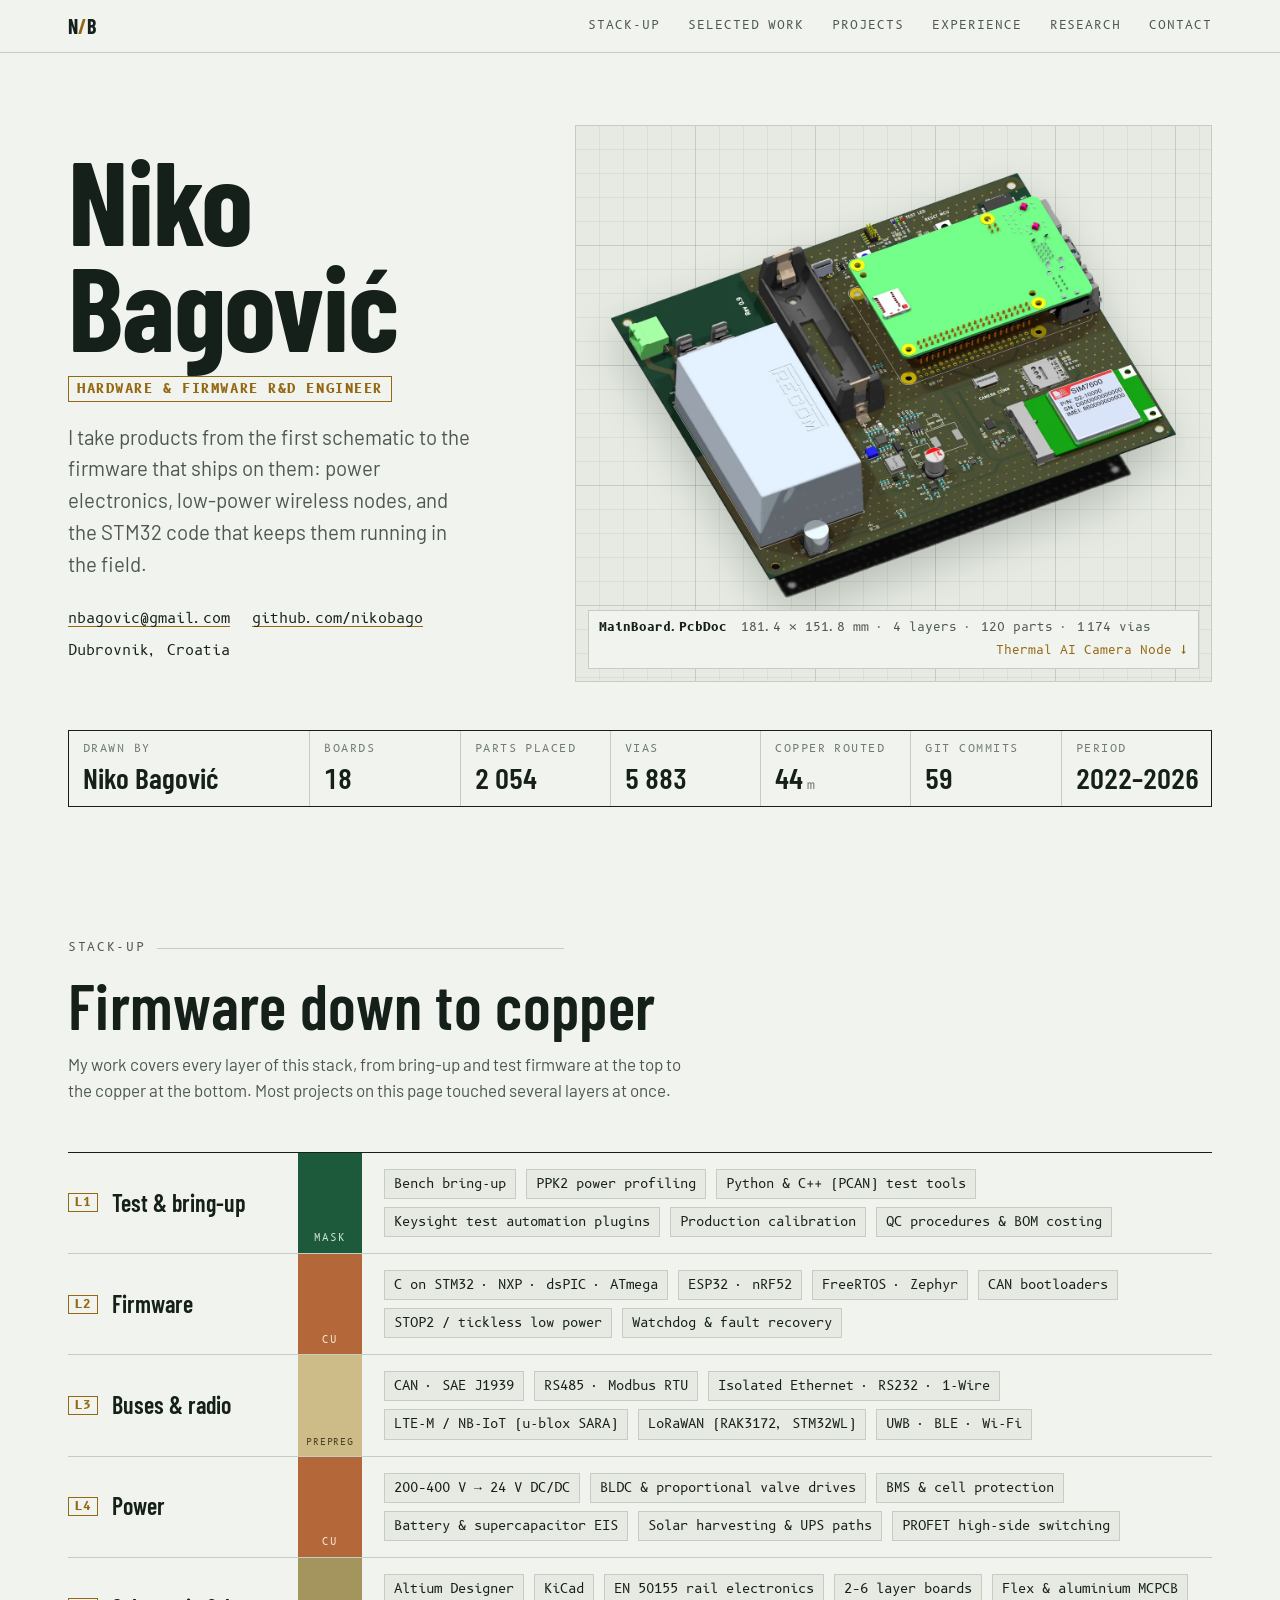
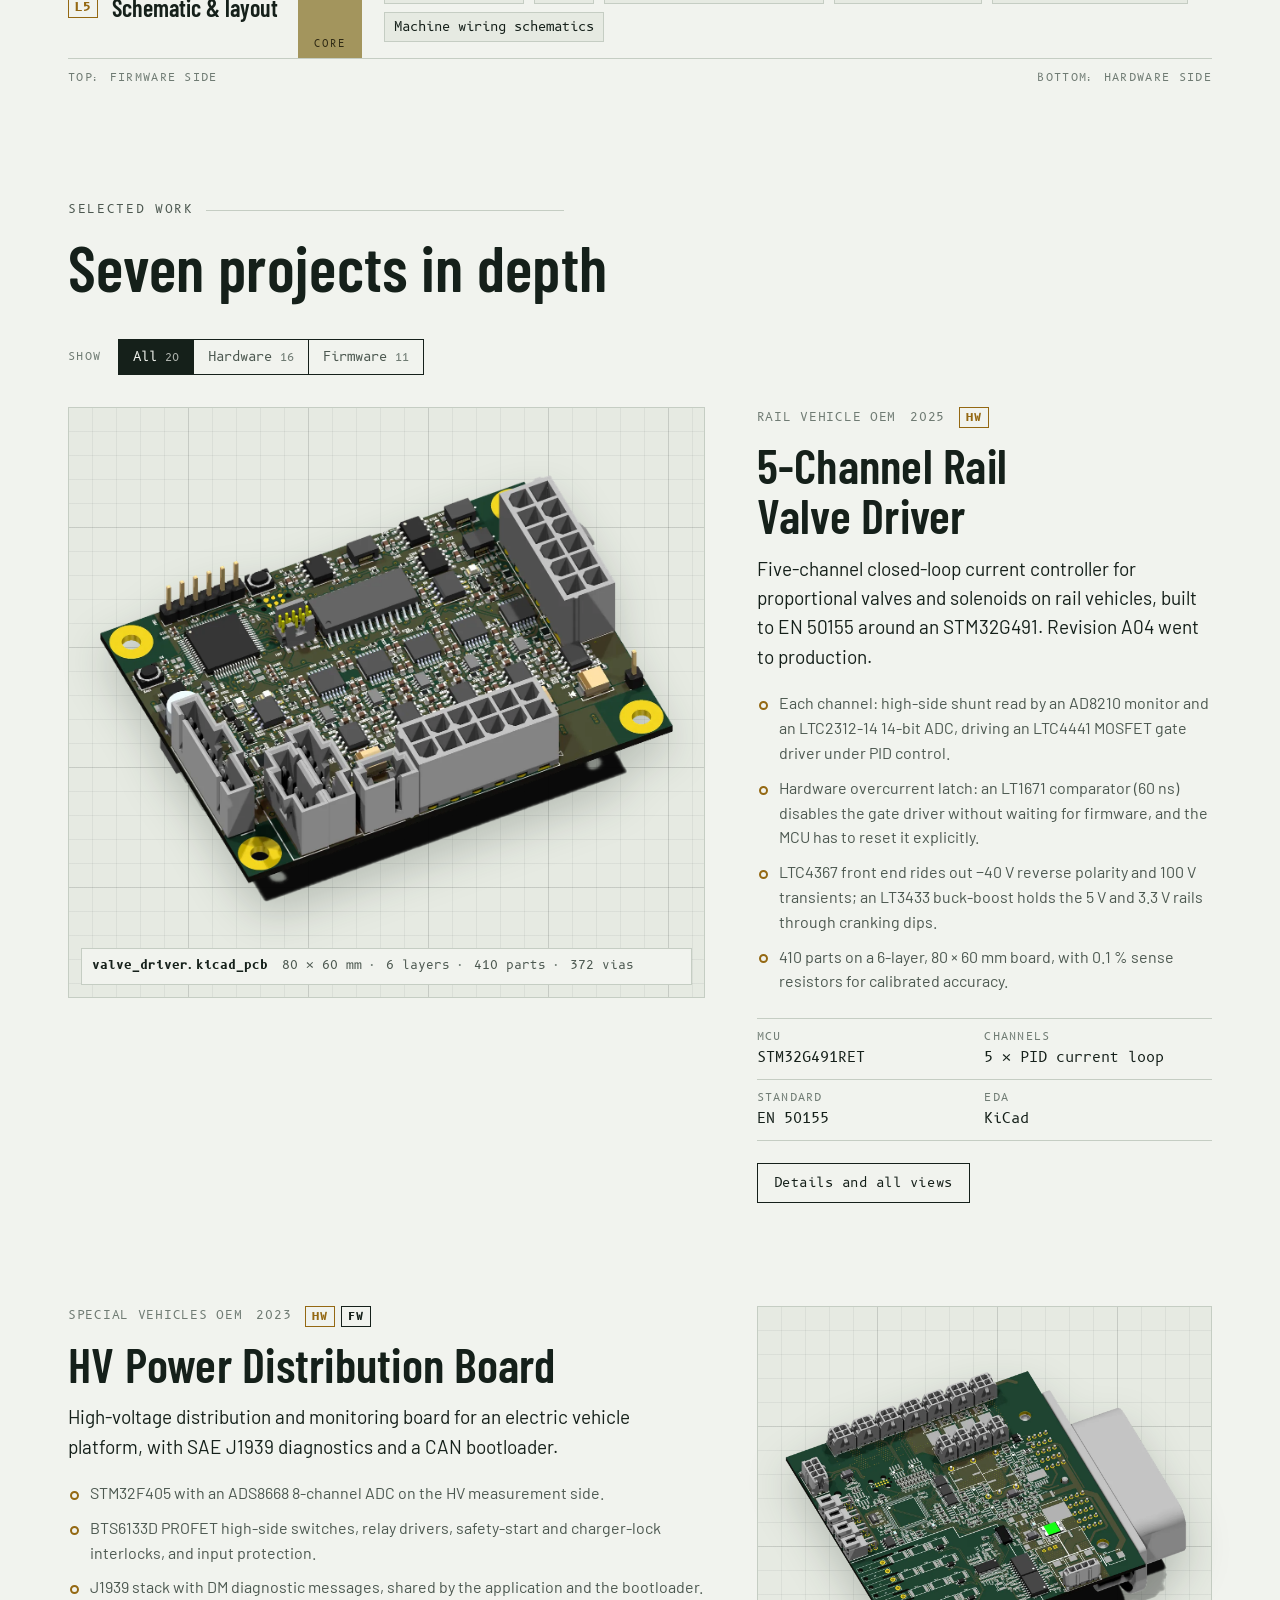
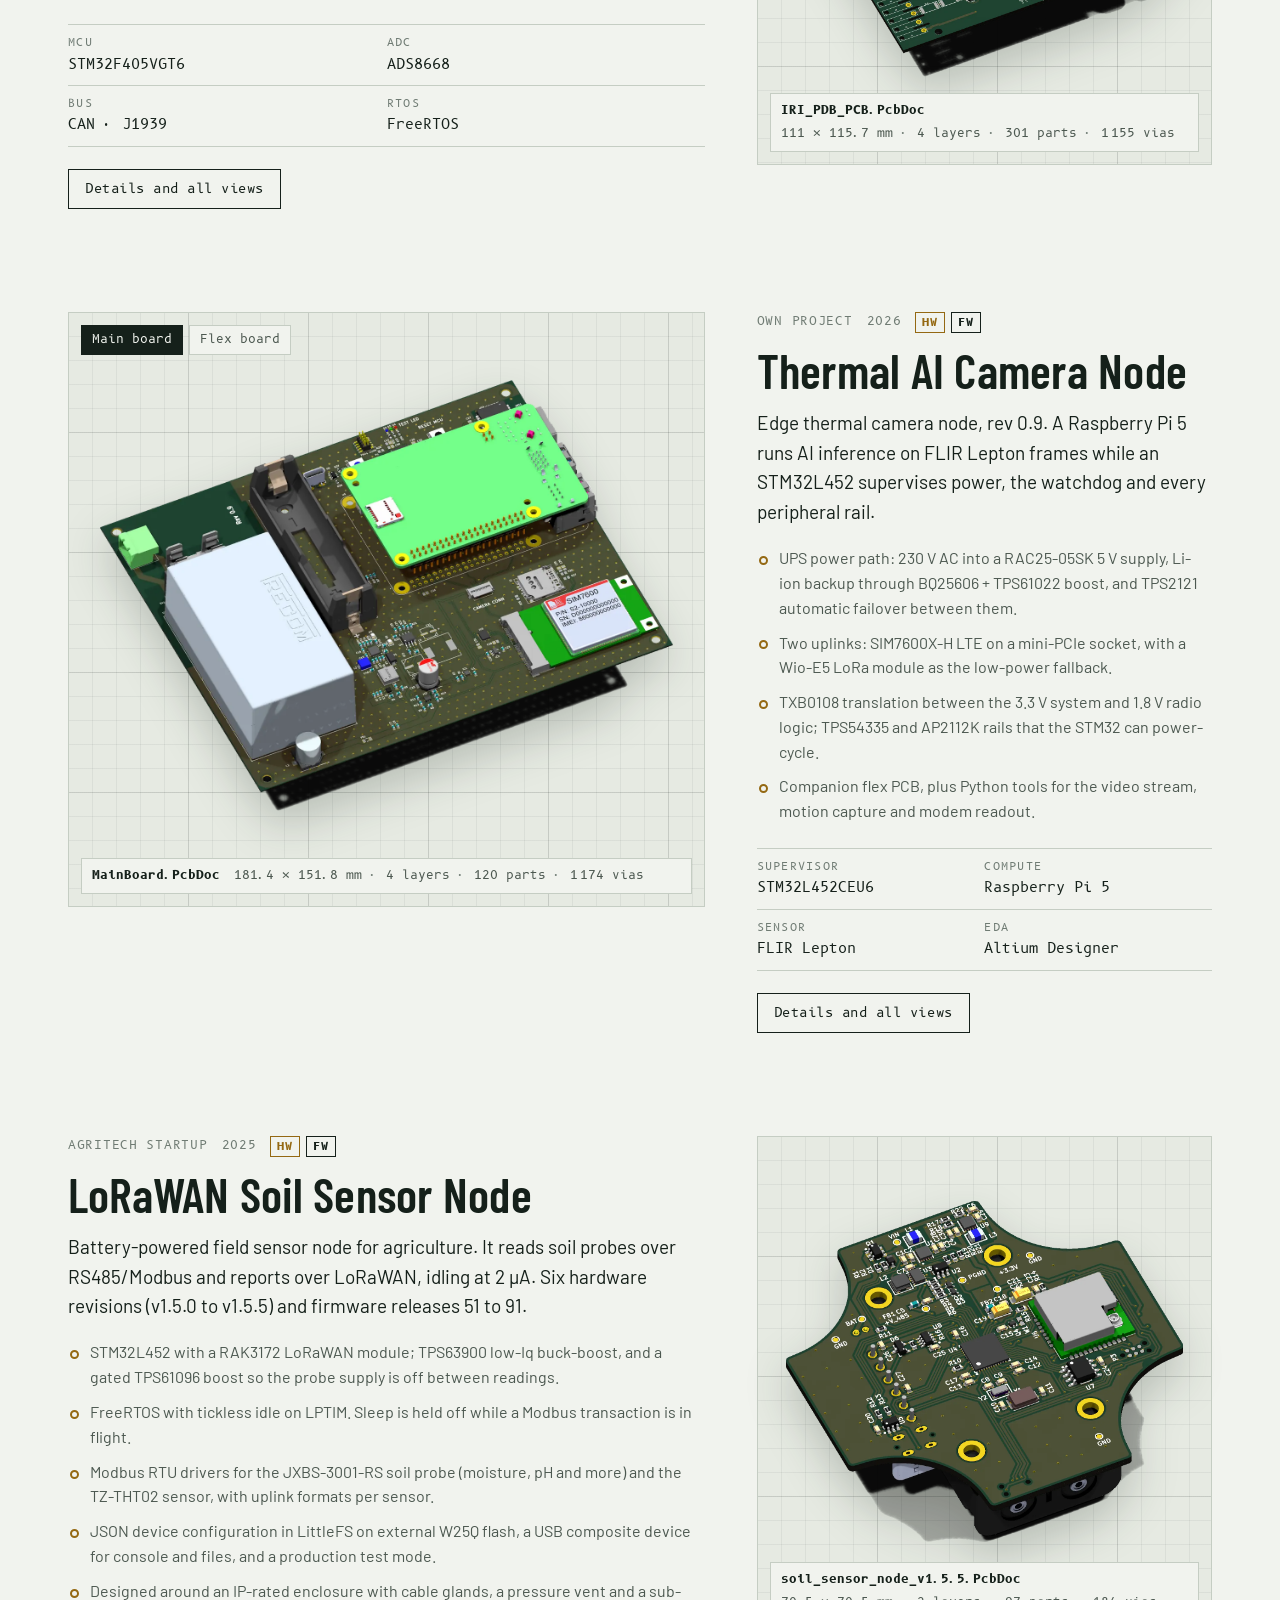
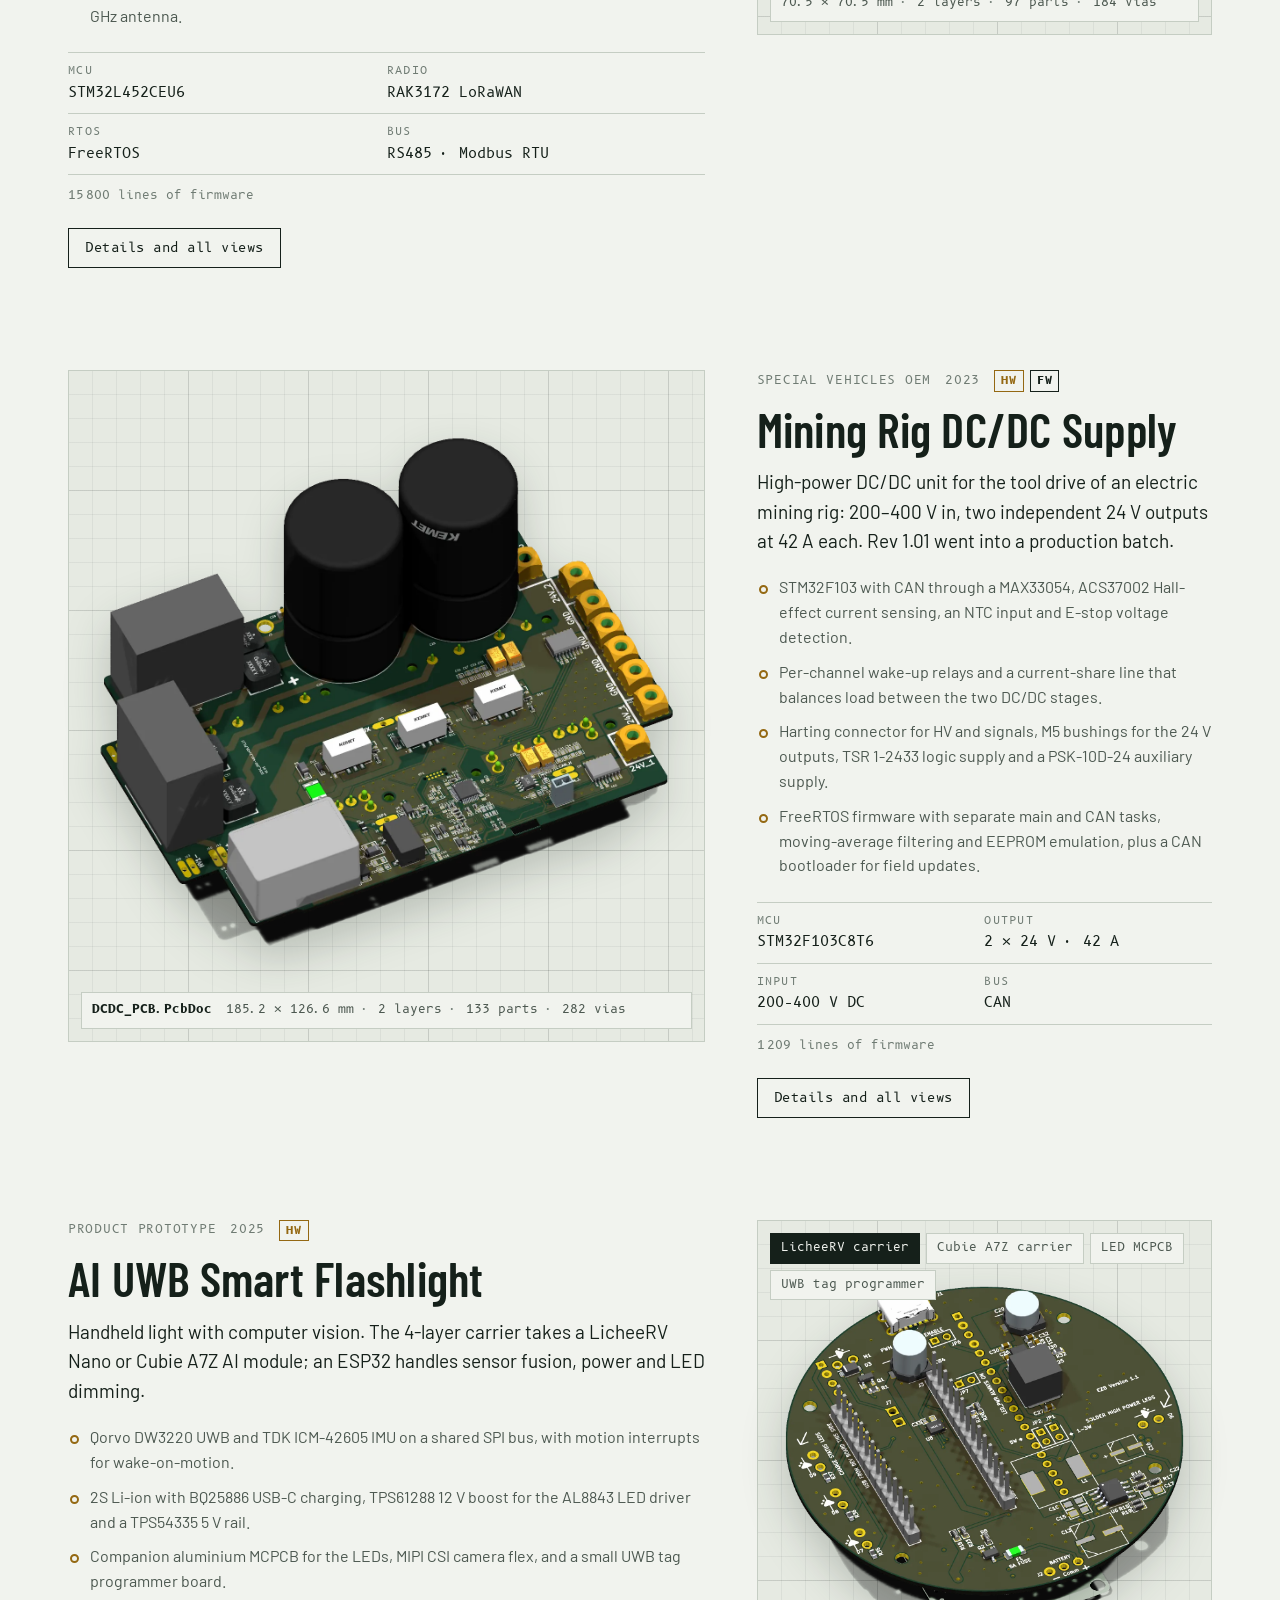
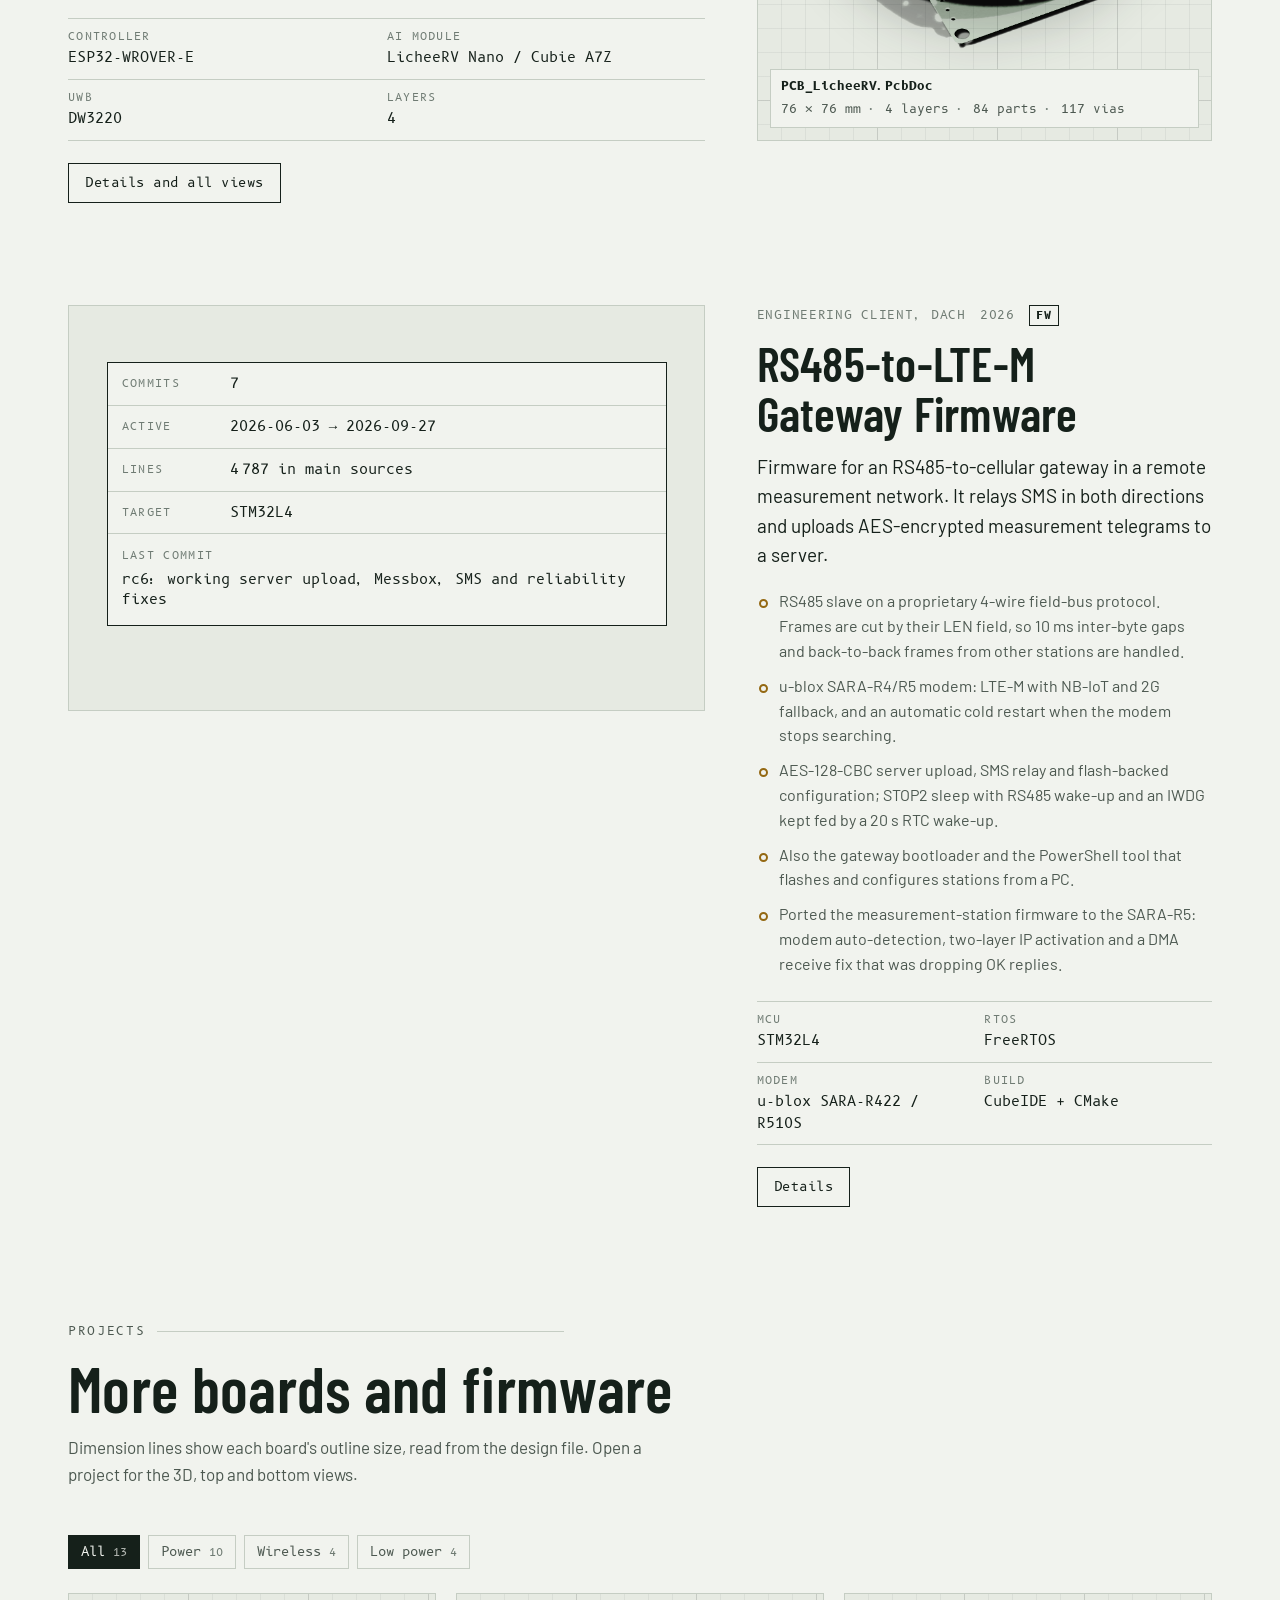
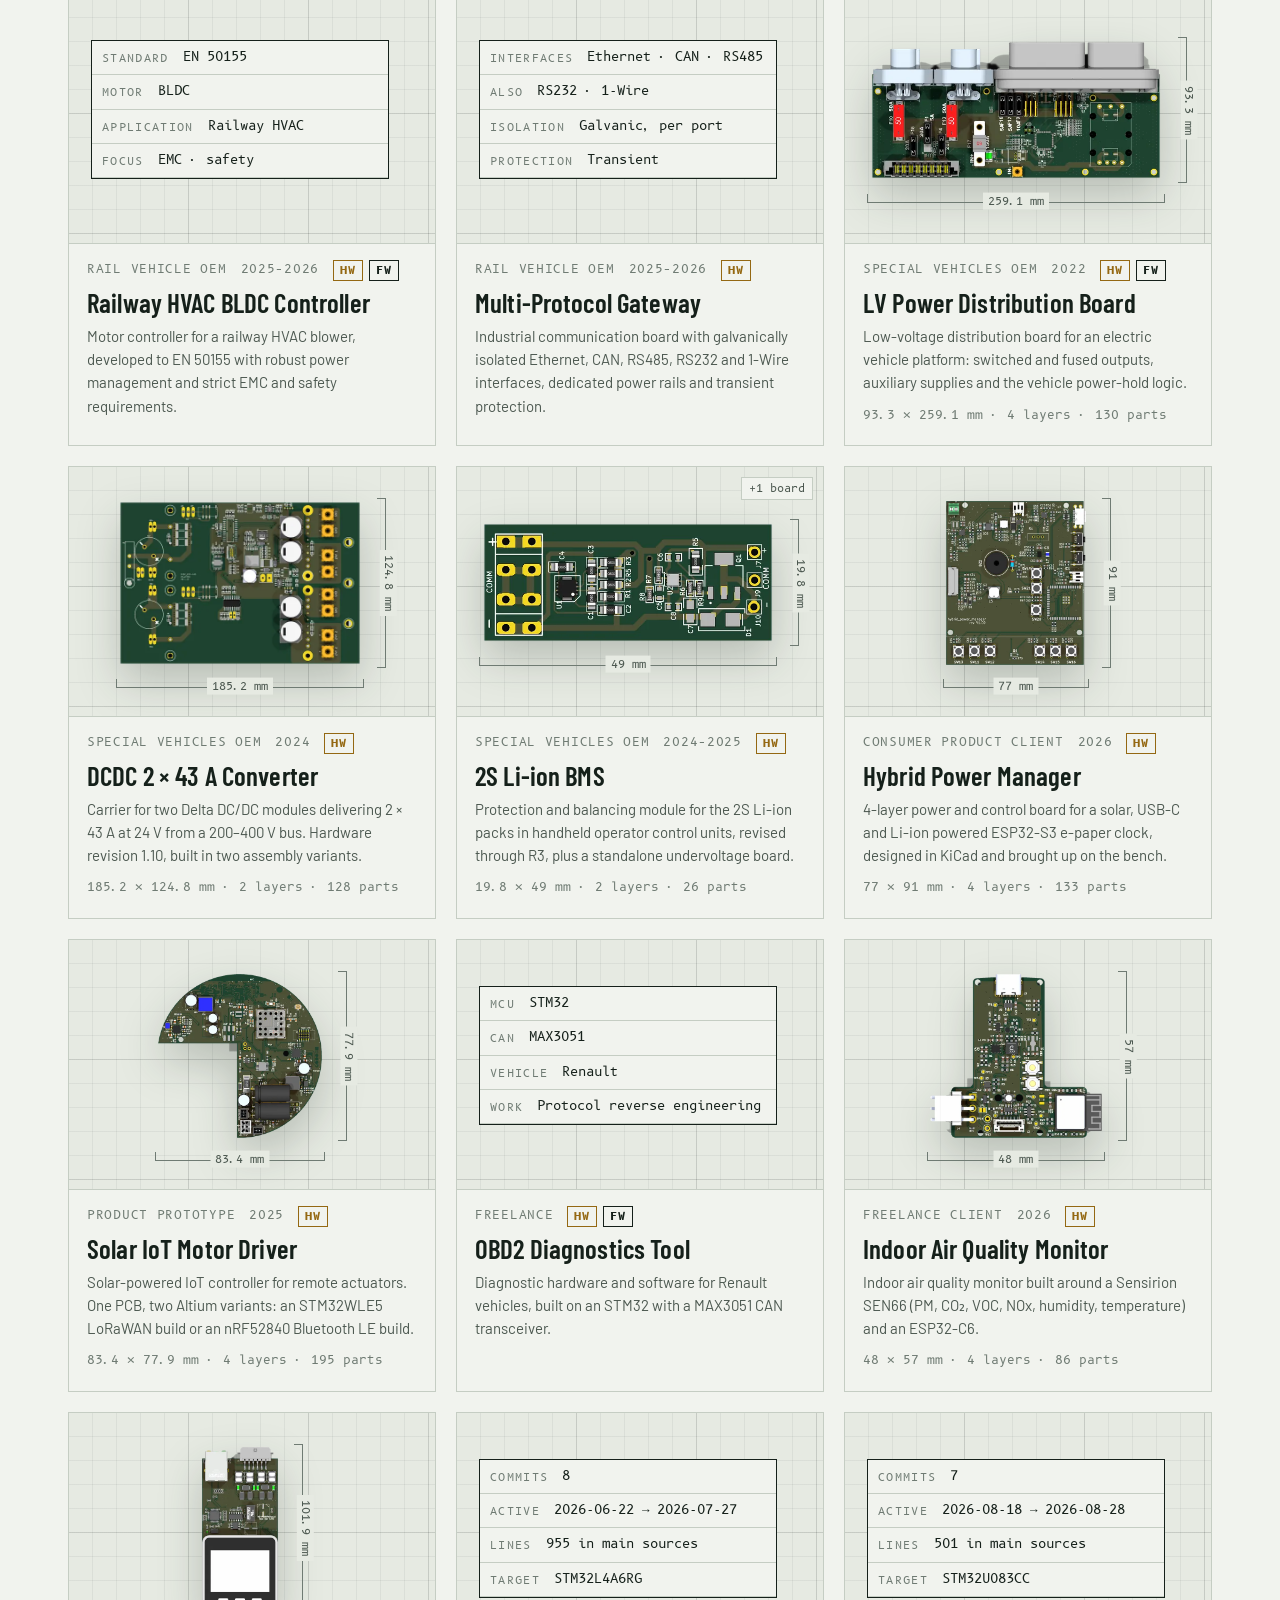
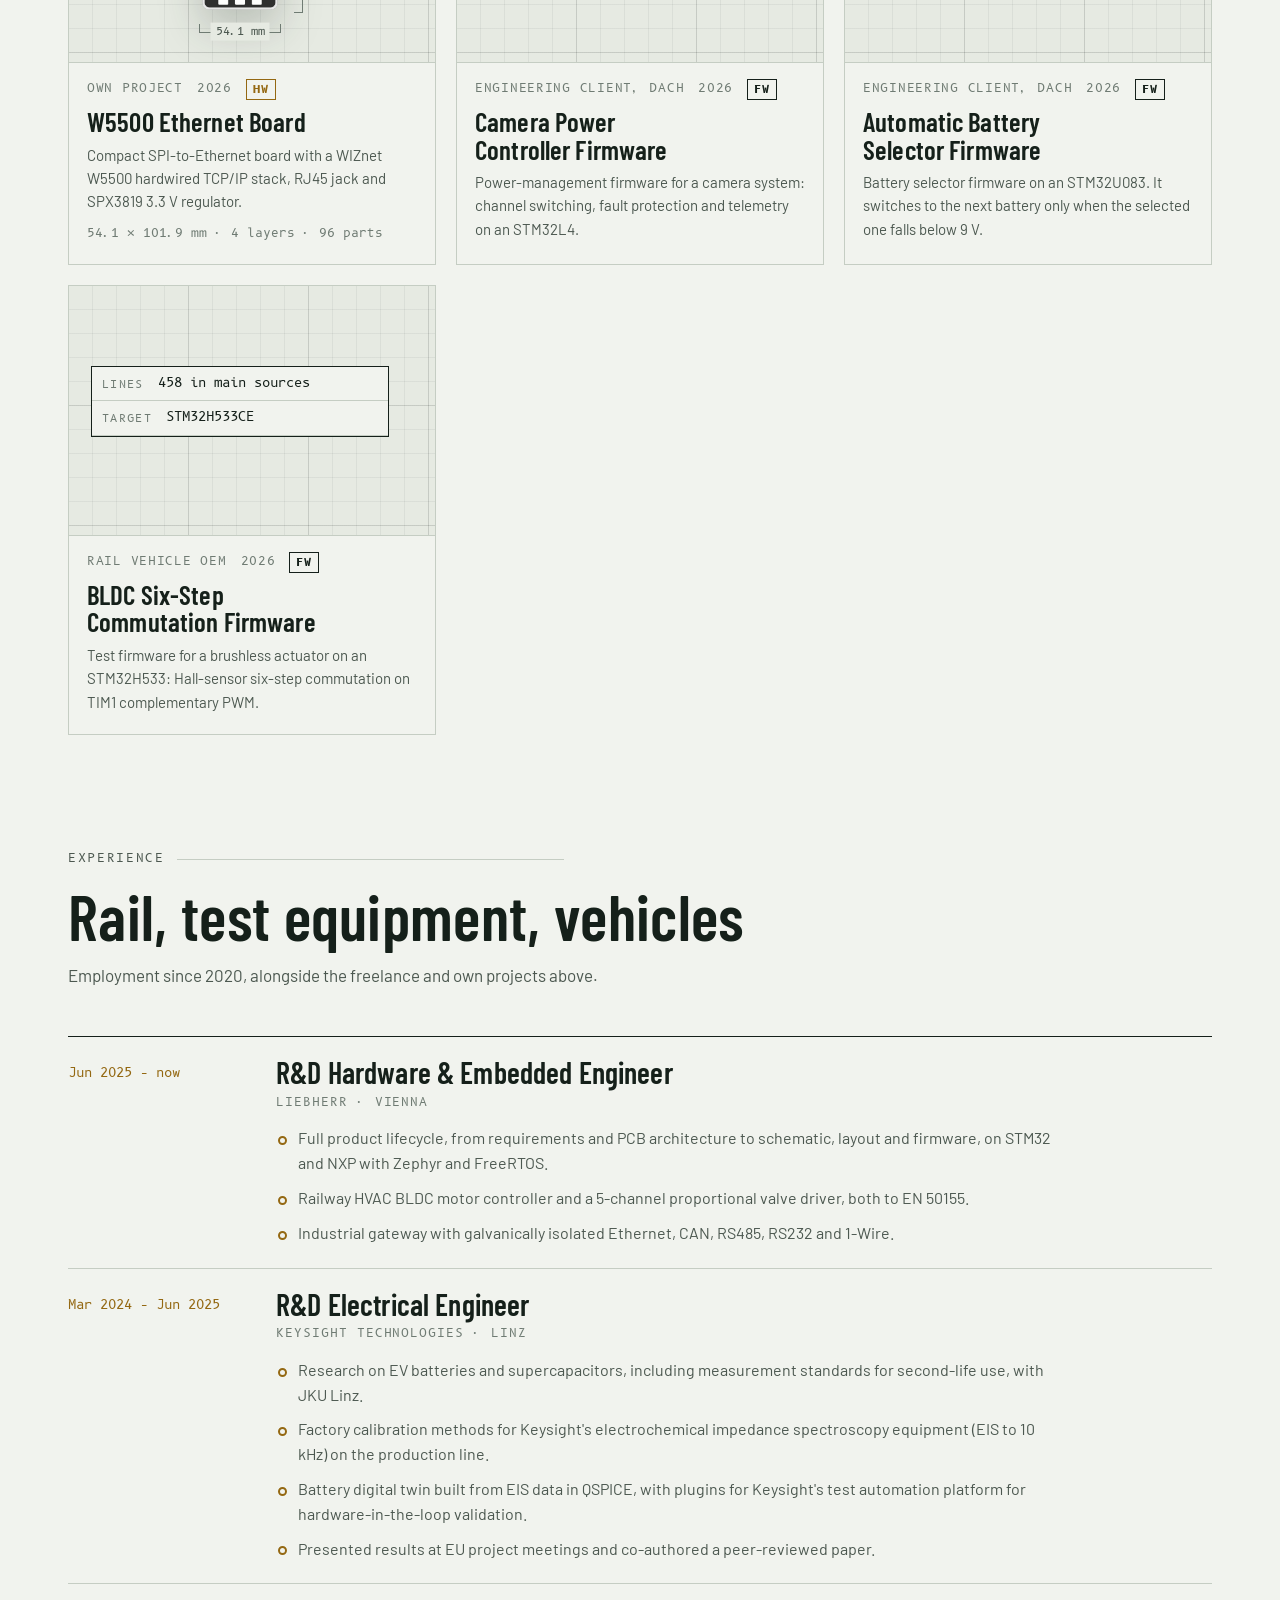
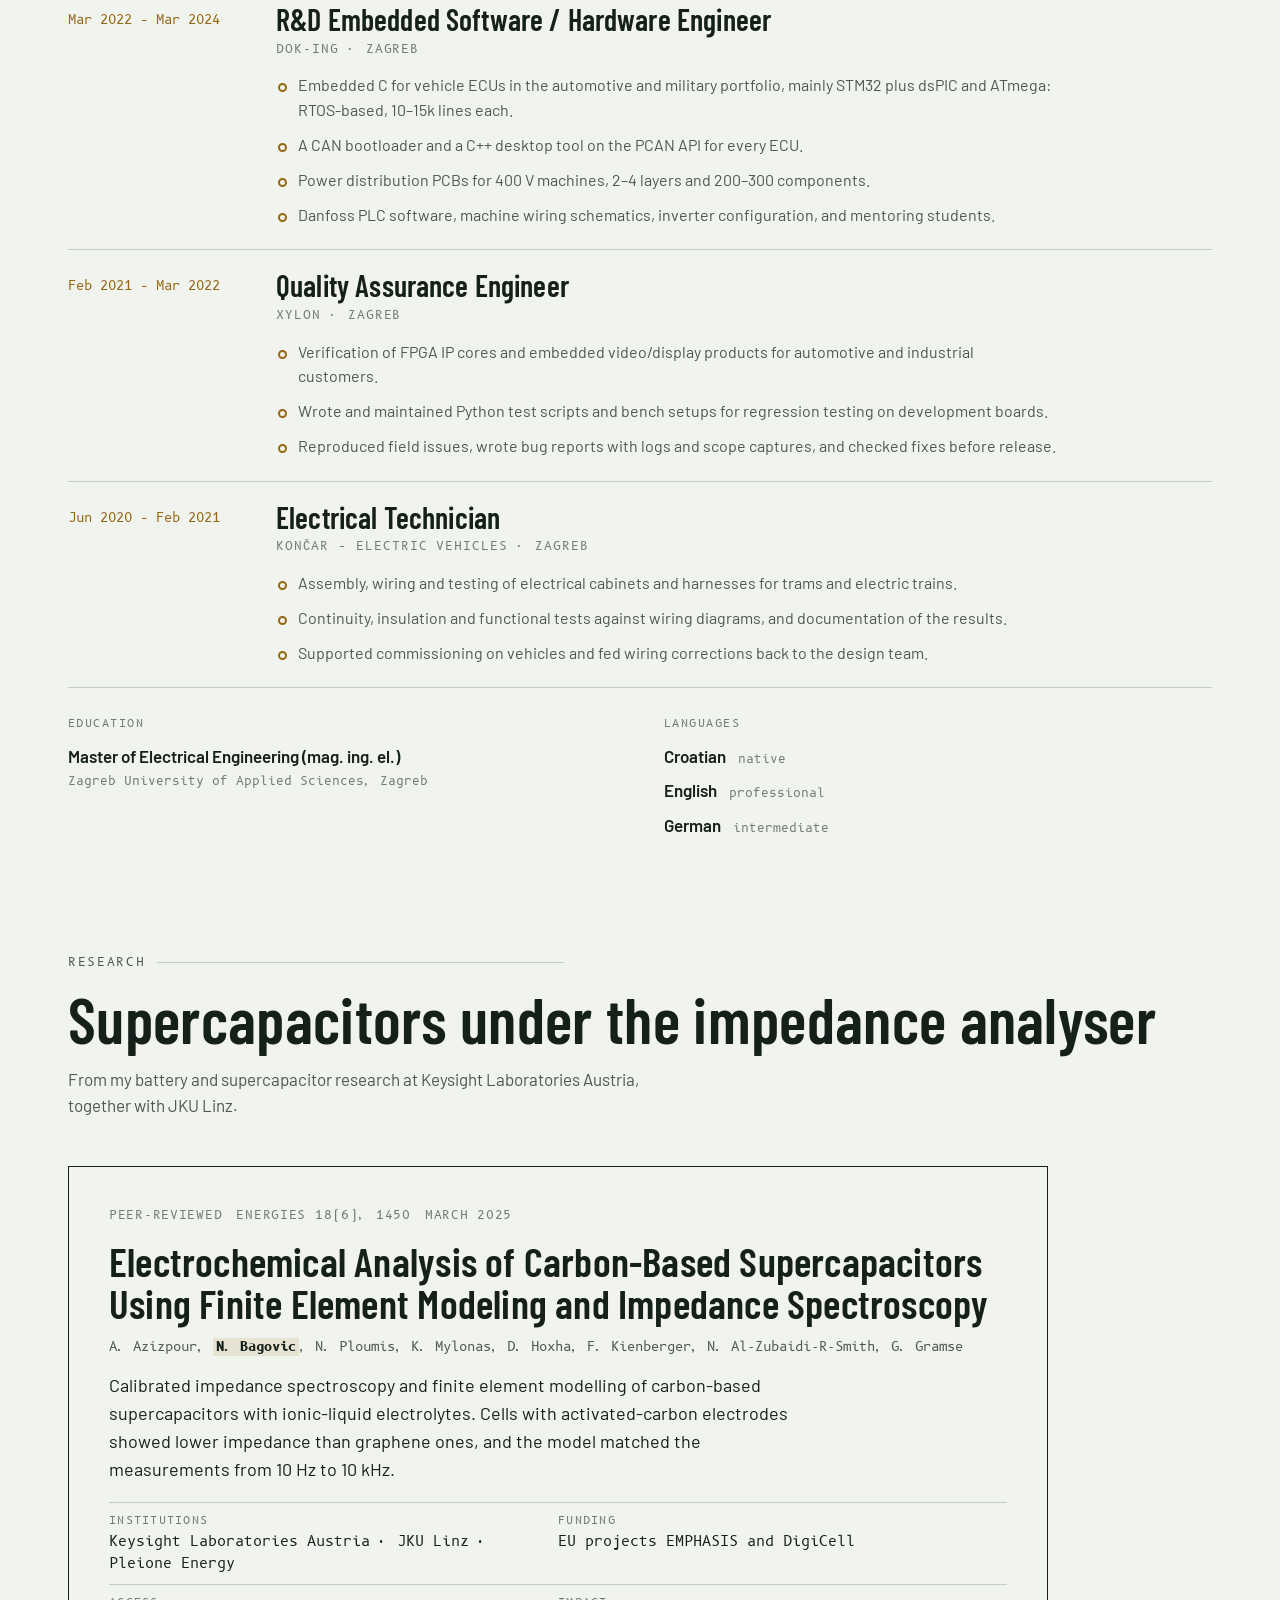
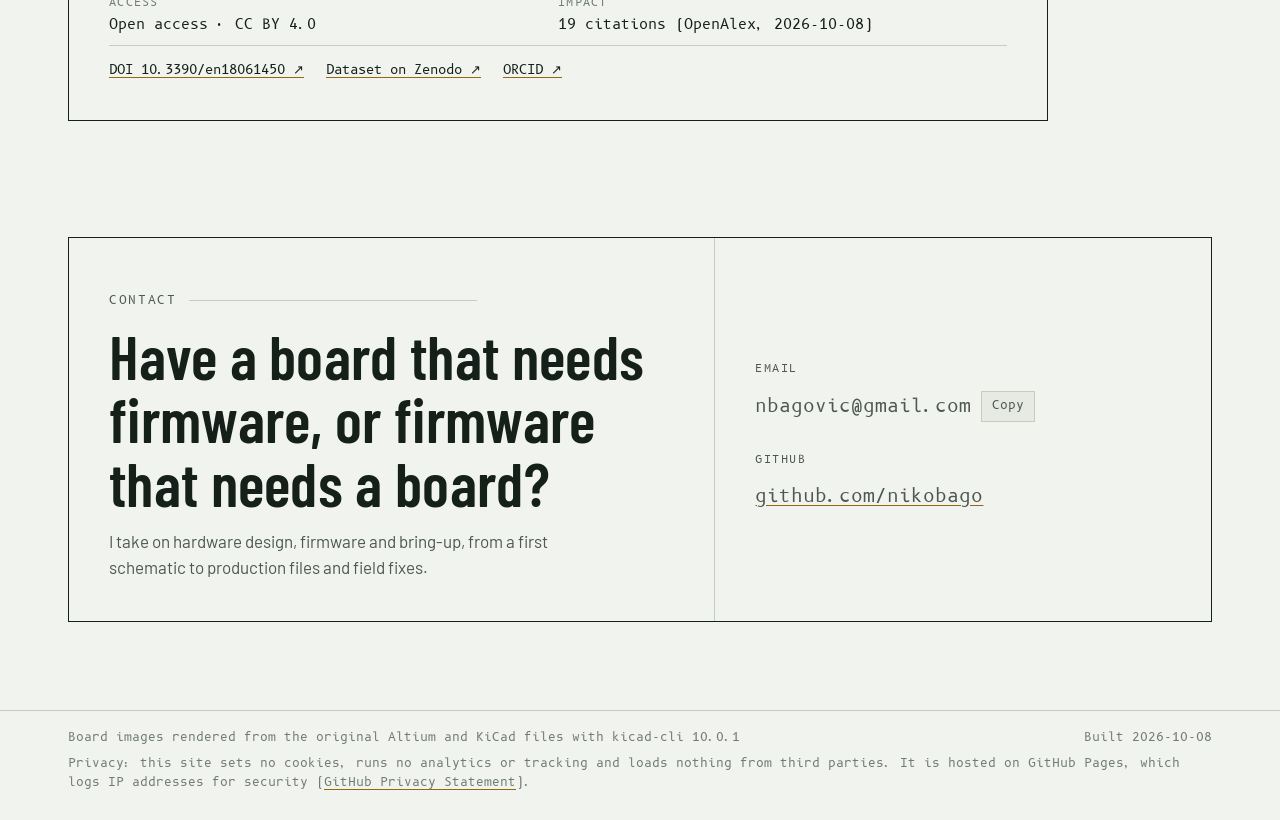
==== commit 6552089a: "Update site čet 08.10.2026." ====
--- a/index.html
+++ b/index.html
@@ -554,7 +554,7 @@
         <p class="thesis">I take products from the first schematic to the firmware that ships on them: power electronics, low-power wireless nodes, and the STM32 code that keeps them running in the field.</p>
         <p class="links"><!--C--><a href="#contact">nbagovic@gmail.com</a><!--/C--><a href="https://github.com/nikobago" target="_blank" rel="noopener">github.com/nikobago</a><span>Dubrovnik, Croatia</span></p>
       </div>
-      <figure class="grid-bg"><img class="hero-img" src="assets/boards/thermal-main-iso.webp" width="1400" height="1066" alt="HeatSeeker Thermal AI Unit, Main board, 3D render" fetchpriority="high"><figcaption class="callout"><span class="file">MainBoard.PcbDoc</span><span class="facts"><span>181.4 × 151.8 mm</span><span>4 layers</span><span>120 parts</span><span>1 174 vias</span></span><a href="#thermal">HeatSeeker Thermal AI Unit ↓</a></figcaption></figure>
+      <figure class="grid-bg"><img class="hero-img" src="assets/boards/thermal-main-iso.webp" width="1400" height="1066" alt="Thermal AI Camera Node, Main board, 3D render" fetchpriority="high"><figcaption class="callout"><span class="file">MainBoard.PcbDoc</span><span class="facts"><span>181.4 × 151.8 mm</span><span>4 layers</span><span>120 parts</span><span>1 174 vias</span></span><a href="#thermal">Thermal AI Camera Node ↓</a></figcaption></figure>
     </div>
 
     <dl class="titleblock" aria-label="Portfolio totals">
@@ -616,10 +616,10 @@
       </div>
     </article>
     <article class="feat both" id="thermal" data-role="HW FW">
-      <div class="feat-visual grid-bg"><div class="board-tabs" role="tablist"><button type="button" role="tab" class="tab" aria-selected="true" data-iso="assets/boards/thermal-main-iso.webp" data-facts="&lt;span&gt;181.4 × 151.8 mm&lt;/span&gt;&lt;span&gt;4 layers&lt;/span&gt;&lt;span&gt;120 parts&lt;/span&gt;&lt;span&gt;1 174 vias&lt;/span&gt;" data-file="MainBoard.PcbDoc">Main board</button><button type="button" role="tab" class="tab" aria-selected="false" data-iso="assets/boards/thermal-flex-iso.webp" data-facts="&lt;span&gt;5.5 × 150 mm&lt;/span&gt;&lt;span&gt;2 layers&lt;/span&gt;&lt;span&gt;2 parts&lt;/span&gt;&lt;span&gt;0 vias&lt;/span&gt;" data-file="flex.PcbDoc">Flex board</button></div><img class="feat-img" src="assets/boards/thermal-main-iso.webp" width="1400" height="1066" alt="HeatSeeker Thermal AI Unit, 3D render" loading="lazy" decoding="async"><div class="callout"><span class="file">MainBoard.PcbDoc</span><span class="facts"><span>181.4 × 151.8 mm</span><span>4 layers</span><span>120 parts</span><span>1 174 vias</span></span></div></div><div class="feat-visual fw-visual fw-alt"><div class="fw-panel" aria-label="Firmware facts"><div class="fw-rows"><div><span class="k">commits</span><span class="v">4</span></div><div><span class="k">active</span><span class="v">2026-03-29 → 2026-04-04</span></div><div><span class="k">target</span><span class="v">STM32L452CEU6</span></div></div><p class="fw-last"><span class="k">last commit</span>gerge branch &#x27;main&#x27; of https://github.com/nikobago/thermal_ai_unit</p></div></div>
+      <div class="feat-visual grid-bg"><div class="board-tabs" role="tablist"><button type="button" role="tab" class="tab" aria-selected="true" data-iso="assets/boards/thermal-main-iso.webp" data-facts="&lt;span&gt;181.4 × 151.8 mm&lt;/span&gt;&lt;span&gt;4 layers&lt;/span&gt;&lt;span&gt;120 parts&lt;/span&gt;&lt;span&gt;1 174 vias&lt;/span&gt;" data-file="MainBoard.PcbDoc">Main board</button><button type="button" role="tab" class="tab" aria-selected="false" data-iso="assets/boards/thermal-flex-iso.webp" data-facts="&lt;span&gt;5.5 × 150 mm&lt;/span&gt;&lt;span&gt;2 layers&lt;/span&gt;&lt;span&gt;2 parts&lt;/span&gt;&lt;span&gt;0 vias&lt;/span&gt;" data-file="flex.PcbDoc">Flex board</button></div><img class="feat-img" src="assets/boards/thermal-main-iso.webp" width="1400" height="1066" alt="Thermal AI Camera Node, 3D render" loading="lazy" decoding="async"><div class="callout"><span class="file">MainBoard.PcbDoc</span><span class="facts"><span>181.4 × 151.8 mm</span><span>4 layers</span><span>120 parts</span><span>1 174 vias</span></span></div></div><div class="feat-visual fw-visual fw-alt"><div class="fw-panel" aria-label="Firmware facts"><div class="fw-rows"><div><span class="k">commits</span><span class="v">4</span></div><div><span class="k">active</span><span class="v">2026-03-29 → 2026-04-04</span></div><div><span class="k">target</span><span class="v">STM32L452CEU6</span></div></div><p class="fw-last"><span class="k">last commit</span>gerge branch &#x27;main&#x27; of https://github.com/nikobago/thermal_ai_unit</p></div></div>
       <div class="feat-text">
         <p class="meta"><span>Own project</span><span>2026</span><span class="role role-hw" title="Hardware">HW</span><span class="role role-fw" title="Firmware">FW</span></p>
-        <h3>HeatSeeker Thermal AI Unit</h3>
+        <h3>Thermal AI Camera Node</h3>
         <p class="summary">Edge thermal camera node, rev 0.9. A Raspberry Pi 5 runs AI inference on FLIR Lepton frames while an STM32L452 supervises power, the watchdog and every peripheral rail.</p>
         <ul class="points"><li>UPS power path: 230 V AC into a RAC25-05SK 5 V supply, Li-ion backup through BQ25606 + TPS61022 boost, and TPS2121 automatic failover between them.</li><li>Two uplinks: SIM7600X-H LTE on a mini-PCIe socket, with a Wio-E5 LoRa module as the low-power fallback.</li><li>TXB0108 translation between the 3.3 V system and 1.8 V radio logic; TPS54335 and AP2112K rails that the STM32 can power-cycle.</li><li>Companion flex PCB, plus Python tools for the video stream, motion capture and modem readout.</li></ul>
         <dl class="specs"><div><dt>Supervisor</dt><dd>STM32L452CEU6</dd></div><div><dt>Compute</dt><dd>Raspberry Pi 5</dd></div><div><dt>Sensor</dt><dd>FLIR Lepton</dd></div><div><dt>EDA</dt><dd>Altium Designer</dd></div></dl>
@@ -896,7 +896,7 @@
   </div>
 </dialog>
 
-<script type="application/json" id="data">{"thermal": {"title": "HeatSeeker Thermal AI Unit", "client": "Own project", "year": "2026", "role": ["HW", "FW"], "summary": "Edge thermal camera node, rev 0.9. A Raspberry Pi 5 runs AI inference on FLIR Lepton frames while an STM32L452 supervises power, the watchdog and every peripheral rail.", "points": ["UPS power path: 230 V AC into a RAC25-05SK 5 V supply, Li-ion backup through BQ25606 + TPS61022 boost, and TPS2121 automatic failover between them.", "Two uplinks: SIM7600X-H LTE on a mini-PCIe socket, with a Wio-E5 LoRa module as the low-power fallback.", "TXB0108 translation between the 3.3 V system and 1.8 V radio logic; TPS54335 and AP2112K rails that the STM32 can power-cycle.", "Companion flex PCB, plus Python tools for the video stream, motion capture and modem readout."], "specs": {"Supervisor": "STM32L452CEU6", "Compute": "Raspberry Pi 5", "Sensor": "FLIR Lepton", "EDA": "Altium Designer"}, "boards": [{"label": "Main board", "stats": {"w_mm": 181.4, "h_mm": 151.8, "layers": 4, "parts": 120, "pads": 560, "vias": 1174, "tracks": 897, "track_m": 2.74, "nets": 0, "file": "MainBoard.PcbDoc"}, "rot": false, "views": {"iso": "assets/boards/thermal-main-iso.webp", "top": "assets/boards/thermal-main-top.webp", "bottom": "assets/boards/thermal-main-bottom.webp"}}, {"label": "Flex board", "stats": {"w_mm": 5.5, "h_mm": 150.0, "layers": 2, "parts": 2, "pads": 20, "vias": 0, "tracks": 21, "track_m": 1.47, "nets": 0, "file": "flex.PcbDoc"}, "rot": true, "views": {"iso": "assets/boards/thermal-flex-iso.webp", "top": "assets/boards/thermal-flex-top.webp", "bottom": "assets/boards/thermal-flex-bottom.webp"}}], "fw": {"git": {"commits": 4, "first": "2026-03-29", "last": "2026-04-04", "last_subject": "gerge branch 'main' of https://github.com/nikobago/thermal_ai_unit"}}, "schematic": null, "link": null}, "valve": {"title": "5-Channel Rail Valve Driver", "client": "Rail vehicle OEM", "year": "2025", "role": ["HW"], "summary": "Five-channel closed-loop current controller for proportional valves and solenoids on rail vehicles, built to EN 50155 around an STM32G491. Revision A04 went to production.", "points": ["Each channel: high-side shunt read by an AD8210 monitor and an LTC2312-14 14-bit ADC, driving an LTC4441 MOSFET gate driver under PID control.", "Hardware overcurrent latch: an LT1671 comparator (60 ns) disables the gate driver without waiting for firmware, and the MCU has to reset it explicitly.", "LTC4367 front end rides out −40 V reverse polarity and 100 V transients; an LT3433 buck-boost holds the 5 V and 3.3 V rails through cranking dips.", "410 parts on a 6-layer, 80 × 60 mm board, with 0.1 % sense resistors for calibrated accuracy."], "specs": {"MCU": "STM32G491RET", "Channels": "5 × PID current loop", "Standard": "EN 50155", "EDA": "KiCad"}, "boards": [{"label": "rev A04", "stats": {"w_mm": 80.0, "h_mm": 60.0, "layers": 6, "parts": 410, "pads": 1176, "vias": 372, "tracks": 3807, "track_m": 6.43, "nets": 258, "file": "valve_driver.kicad_pcb"}, "rot": false, "views": {"iso": "assets/boards/valve-iso.webp", "top": "assets/boards/valve-top.webp", "bottom": "assets/boards/valve-bottom.webp"}}], "fw": {"git": {"commits": 3, "first": "2025-11-25", "last": "2025-12-17", "last_subject": "Update README.md"}}, "schematic": null, "link": null}, "lte-gateway": {"title": "RS485-to-LTE-M Gateway Firmware", "client": "Engineering client, DACH", "year": "2026", "role": ["FW"], "summary": "Firmware for an RS485-to-cellular gateway in a remote measurement network. It relays SMS in both directions and uploads AES-encrypted measurement telegrams to a server.", "points": ["RS485 slave on a proprietary 4-wire field-bus protocol. Frames are cut by their LEN field, so 10 ms inter-byte gaps and back-to-back frames from other stations are handled.", "u-blox SARA-R4/R5 modem: LTE-M with NB-IoT and 2G fallback, and an automatic cold restart when the modem stops searching.", "AES-128-CBC server upload, SMS relay and flash-backed configuration; STOP2 sleep with RS485 wake-up and an IWDG kept fed by a 20 s RTC wake-up.", "Also the gateway bootloader and the PowerShell tool that flashes and configures stations from a PC.", "Ported the measurement-station firmware to the SARA-R5: modem auto-detection, two-layer IP activation and a DMA receive fix that was dropping OK replies."], "specs": {"MCU": "STM32L4", "RTOS": "FreeRTOS", "Modem": "u-blox SARA-R422 / R510S", "Build": "CubeIDE + CMake"}, "boards": [], "fw": {"lines": 4787, "git": {"commits": 7, "repos": 4, "first": "2026-06-03", "last": "2026-09-27", "last_subject": "rc6: working server upload, Messbox, SMS and reliability fixes"}}, "schematic": null, "link": null}, "fieldnode": {"title": "LoRaWAN Soil Sensor Node", "client": "Agritech startup", "year": "2025", "role": ["HW", "FW"], "summary": "Battery-powered field sensor node for agriculture. It reads soil probes over RS485/Modbus and reports over LoRaWAN, idling at 2 µA. Six hardware revisions (v1.5.0 to v1.5.5) and firmware releases 51 to 91.", "points": ["STM32L452 with a RAK3172 LoRaWAN module; TPS63900 low-Iq buck-boost, and a gated TPS61096 boost so the probe supply is off between readings.", "FreeRTOS with tickless idle on LPTIM. Sleep is held off while a Modbus transaction is in flight.", "Modbus RTU drivers for the JXBS-3001-RS soil probe (moisture, pH and more) and the TZ-THT02 sensor, with uplink formats per sensor.", "JSON device configuration in LittleFS on external W25Q flash, a USB composite device for console and files, and a production test mode.", "Designed around an IP-rated enclosure with cable glands, a pressure vent and a sub-GHz antenna."], "specs": {"MCU": "STM32L452CEU6", "Radio": "RAK3172 LoRaWAN", "RTOS": "FreeRTOS", "Bus": "RS485 · Modbus RTU"}, "boards": [{"label": "v1.5.5", "stats": {"w_mm": 70.5, "h_mm": 70.5, "layers": 2, "parts": 97, "pads": 359, "vias": 184, "tracks": 1117, "track_m": 1.68, "nets": 0, "file": "soil_sensor_node_v1.5.5.PcbDoc"}, "rot": false, "views": {"iso": "assets/boards/fieldnode-iso.webp", "top": "assets/boards/fieldnode-top.webp", "bottom": "assets/boards/fieldnode-bottom.webp"}}], "fw": {"lines": 15800}, "schematic": null, "link": null}, "dcdc400": {"title": "Mining Rig DC/DC Supply", "client": "Special vehicles OEM", "year": "2023", "role": ["HW", "FW"], "summary": "High-power DC/DC unit for the tool drive of an electric mining rig: 200–400 V in, two independent 24 V outputs at 42 A each. Rev 1.01 went into a production batch.", "points": ["STM32F103 with CAN through a MAX33054, ACS37002 Hall-effect current sensing, an NTC input and E-stop voltage detection.", "Per-channel wake-up relays and a current-share line that balances load between the two DC/DC stages.", "Harting connector for HV and signals, M5 bushings for the 24 V outputs, TSR 1-2433 logic supply and a PSK-10D-24 auxiliary supply.", "FreeRTOS firmware with separate main and CAN tasks, moving-average filtering and EEPROM emulation, plus a CAN bootloader for field updates."], "specs": {"MCU": "STM32F103C8T6", "Output": "2 × 24 V · 42 A", "Input": "200–400 V DC", "Bus": "CAN"}, "boards": [{"label": "Rev 1.01", "stats": {"w_mm": 185.2, "h_mm": 126.6, "layers": 2, "parts": 133, "pads": 517, "vias": 282, "tracks": 1184, "track_m": 3.38, "nets": 0, "file": "DCDC_PCB.PcbDoc"}, "rot": false, "views": {"iso": "assets/boards/dcdc400-iso.webp", "top": "assets/boards/dcdc400-top.webp", "bottom": "assets/boards/dcdc400-bottom.webp"}}], "fw": {"lines": 1209}, "schematic": null, "link": null}, "hvac": {"title": "Railway HVAC BLDC Controller", "client": "Rail vehicle OEM", "year": "2025–2026", "role": ["HW", "FW"], "summary": "Motor controller for a railway HVAC blower, developed to EN 50155 with robust power management and strict EMC and safety requirements.", "points": ["Built to EN 50155, the standard for electronic equipment on rolling stock.", "Power management, EMC and safety compliance designed in from the requirements stage."], "specs": {"Standard": "EN 50155", "Motor": "BLDC", "Application": "Railway HVAC", "Focus": "EMC · safety"}, "boards": [], "fw": null, "schematic": null, "link": null}, "gateway": {"title": "Multi-Protocol Gateway", "client": "Rail vehicle OEM", "year": "2025–2026", "role": ["HW"], "summary": "Industrial communication board with galvanically isolated Ethernet, CAN, RS485, RS232 and 1-Wire interfaces, dedicated power rails and transient protection.", "points": ["Every interface galvanically isolated, each with its own power rail.", "Transient protection sized for industrial and vehicle wiring."], "specs": {"Interfaces": "Ethernet · CAN · RS485", "Also": "RS232 · 1-Wire", "Isolation": "Galvanic, per port", "Protection": "Transient"}, "boards": [], "fw": null, "schematic": null, "link": null}, "hvpdb": {"title": "HV Power Distribution Board", "client": "Special vehicles OEM", "year": "2023", "role": ["HW", "FW"], "summary": "High-voltage distribution and monitoring board for an electric vehicle platform, with SAE J1939 diagnostics and a CAN bootloader.", "points": ["STM32F405 with an ADS8668 8-channel ADC on the HV measurement side.", "BTS6133D PROFET high-side switches, relay drivers, safety-start and charger-lock interlocks, and input protection.", "J1939 stack with DM diagnostic messages, shared by the application and the bootloader."], "specs": {"MCU": "STM32F405VGT6", "ADC": "ADS8668", "Bus": "CAN · J1939", "RTOS": "FreeRTOS"}, "boards": [{"label": "HV PDB", "stats": {"w_mm": 111.0, "h_mm": 115.7, "layers": 4, "parts": 301, "pads": 1063, "vias": 1155, "tracks": 2975, "track_m": 6.52, "nets": 0, "file": "IRI_PDB_PCB.PcbDoc"}, "rot": false, "views": {"iso": "assets/boards/hvpdb-iso.webp", "top": "assets/boards/hvpdb-top.webp", "bottom": "assets/boards/hvpdb-bottom.webp"}}], "fw": null, "schematic": null, "link": null}, "lvpdb": {"title": "LV Power Distribution Board", "client": "Special vehicles OEM", "year": "2022", "role": ["HW", "FW"], "summary": "Low-voltage distribution board for an electric vehicle platform: switched and fused outputs, auxiliary supplies and the vehicle power-hold logic.", "points": ["STM32F303 controlling BTS6133D high-side switches on the switched outputs.", "Power-entry protection, start-button and MCU power-hold circuit, and a TL7726 voltage supervisor.", "CAN processing firmware and its own bootloader."], "specs": {"MCU": "STM32F303VBT6", "Bus": "CAN", "Switching": "BTS6133D", "EDA": "Altium Designer"}, "boards": [{"label": "LV PDB", "stats": {"w_mm": 93.3, "h_mm": 259.1, "layers": 4, "parts": 130, "pads": 618, "vias": 1230, "tracks": 963, "track_m": 3.36, "nets": 0, "file": "00_LVPDB_MAS.PcbDoc"}, "rot": true, "views": {"iso": "assets/boards/lvpdb-iso.webp", "top": "assets/boards/lvpdb-top.webp", "bottom": "assets/boards/lvpdb-bottom.webp"}}], "fw": null, "schematic": null, "link": null}, "dcdc200": {"title": "DCDC 2 × 43 A Converter", "client": "Special vehicles OEM", "year": "2024", "role": ["HW"], "summary": "Carrier for two Delta DC/DC modules delivering 2 × 43 A at 24 V from a 200–400 V bus. Hardware revision 1.10, built in two assembly variants.", "points": ["One bare PCB, two assembled products that differ only in four fitted parts.", "Full release package: wiring diagrams, QC test procedure, declaration label and a SolidWorks enclosure assembly with 3D-printed PCB spacers."], "specs": {"Output": "24 V · 2 × 43 A", "Input": "200–400 V DC", "Rev": "HW 1.10", "EDA": "Altium Designer"}, "boards": [{"label": "HW 1.10", "stats": {"w_mm": 185.2, "h_mm": 124.8, "layers": 2, "parts": 128, "pads": 484, "vias": 168, "tracks": 639, "track_m": 2.53, "nets": 0, "file": "DCDC_200-400_24_2x43A_HW1.10.pcbdoc"}, "rot": false, "views": {"iso": "assets/boards/dcdc200-iso.webp", "top": "assets/boards/dcdc200-top.webp", "bottom": "assets/boards/dcdc200-bottom.webp"}}], "fw": null, "schematic": null, "link": null}, "bms": {"title": "2S Li-ion BMS", "client": "Special vehicles OEM", "year": "2024–2025", "role": ["HW"], "summary": "Protection and balancing module for the 2S Li-ion packs in handheld operator control units, revised through R3, plus a standalone undervoltage board.", "points": ["BQ29200 primary protection with automatic cell balancing, and a BQ2962 as an independent second overvoltage layer.", "Low-side BUK98150 MOSFET disconnect, with RC-filtered cell sense lines against false trips.", "Undervoltage protection split into its own board so existing packs can be retrofitted."], "specs": {"Cells": "2S Li-ion", "Protection": "BQ29200 + BQ2962", "Switch": "BUK98150-55A", "Revisions": "R1 → R3 + UVP"}, "boards": [{"label": "BMS R3", "stats": {"w_mm": 19.8, "h_mm": 49.0, "layers": 2, "parts": 26, "pads": 69, "vias": 2, "tracks": 181, "track_m": 0.33, "nets": 0, "file": "Macro_Micro_BMS_R3.PcbDoc"}, "rot": true, "views": {"iso": "assets/boards/bms-r3-iso.webp", "top": "assets/boards/bms-r3-top.webp", "bottom": "assets/boards/bms-r3-bottom.webp"}}, {"label": "UVP", "stats": {"w_mm": 19.8, "h_mm": 49.0, "layers": 2, "parts": 18, "pads": 39, "vias": 1, "tracks": 84, "track_m": 0.15, "nets": 0, "file": "Macro_Micro_UVP.PcbDoc"}, "rot": true, "views": {"iso": "assets/boards/bms-uvp-iso.webp", "top": "assets/boards/bms-uvp-top.webp", "bottom": "assets/boards/bms-uvp-bottom.webp"}}], "fw": {"git": {"commits": 2, "first": "2025-12-17", "last": "2025-12-17", "last_subject": "Create README.md"}}, "schematic": null, "link": null}, "hpm": {"title": "Hybrid Power Manager", "client": "Consumer product client", "year": "2026", "role": ["HW"], "summary": "4-layer power and control board for a solar, USB-C and Li-ion powered ESP32-S3 e-paper clock, designed in KiCad and brought up on the bench.", "points": ["Power tree: BQ24074 USB charger, LT3652 solar charger, BQ25504 energy harvester, TPS63802 buck-boost and a MAX17048 fuel gauge.", "ESP32-S3-WROOM with a 4.2\" e-paper FPC, piezo buzzer, ambient light sensor and a full button matrix.", "Bench bring-up with the client's test firmware: peripheral, button and display checks, then a one-hour PPK2 soak against a sub-50 µA deep-sleep target.", "Per-unit BOM costing, then v2 requirements for a low-cost variant and a solar variant."], "specs": {"MCU": "ESP32-S3", "Display": "4.2\" e-paper", "Layers": "4", "EDA": "KiCad"}, "boards": [{"label": "rev V1.00", "stats": {"w_mm": 77.0, "h_mm": 91.0, "layers": 4, "parts": 133, "pads": 476, "vias": 267, "tracks": 882, "track_m": 2.74, "nets": 0, "file": "hybrid_power_manager.kicad_pcb"}, "rot": false, "views": {"iso": "assets/boards/hpm-iso.webp", "top": "assets/boards/hpm-top.webp", "bottom": "assets/boards/hpm-bottom.webp"}}], "fw": {"git": {"commits": 19, "first": "2026-04-21", "last": "2026-08-17", "last_subject": "bom comments answered"}}, "schematic": null, "link": null}, "flashlight": {"title": "AI UWB Smart Flashlight", "client": "Product prototype", "year": "2025", "role": ["HW"], "summary": "Handheld light with computer vision. The 4-layer carrier takes a LicheeRV Nano or Cubie A7Z AI module; an ESP32 handles sensor fusion, power and LED dimming.", "points": ["Qorvo DW3220 UWB and TDK ICM-42605 IMU on a shared SPI bus, with motion interrupts for wake-on-motion.", "2S Li-ion with BQ25886 USB-C charging, TPS61288 12 V boost for the AL8843 LED driver and a TPS54335 5 V rail.", "Companion aluminium MCPCB for the LEDs, MIPI CSI camera flex, and a small UWB tag programmer board."], "specs": {"Controller": "ESP32-WROVER-E", "AI module": "LicheeRV Nano / Cubie A7Z", "UWB": "DW3220", "Layers": "4"}, "boards": [{"label": "LicheeRV carrier", "stats": {"w_mm": 76.0, "h_mm": 76.0, "layers": 4, "parts": 84, "pads": 304, "vias": 117, "tracks": 639, "track_m": 1.33, "nets": 0, "file": "PCB_LicheeRV.PcbDoc"}, "rot": false, "views": {"iso": "assets/boards/flash-lichee-iso.webp", "top": "assets/boards/flash-lichee-top.webp", "bottom": "assets/boards/flash-lichee-bottom.webp"}}, {"label": "Cubie A7Z carrier", "stats": {"w_mm": 76.0, "h_mm": 76.0, "layers": 4, "parts": 83, "pads": 316, "vias": 83, "tracks": 617, "track_m": 1.3, "nets": 0, "file": "PCB_Cube.PcbDoc"}, "rot": false, "views": {"iso": "assets/boards/flash-cube-iso.webp", "top": "assets/boards/flash-cube-top.webp", "bottom": "assets/boards/flash-cube-bottom.webp"}}, {"label": "LED MCPCB", "stats": {"w_mm": 76.0, "h_mm": 76.0, "layers": 2, "parts": 4, "pads": 12, "vias": 2, "tracks": 13, "track_m": 0.17, "nets": 0, "file": "LED_HeatSink_PCB.PcbDoc"}, "rot": false, "views": {"iso": "assets/boards/flash-led-iso.webp", "top": "assets/boards/flash-led-top.webp", "bottom": "assets/boards/flash-led-bottom.webp"}}, {"label": "UWB tag programmer", "stats": {"w_mm": 33.6, "h_mm": 33.6, "layers": 2, "parts": 8, "pads": 23, "vias": 6, "tracks": 48, "track_m": 0.16, "nets": 0, "file": "PCB1.PcbDoc"}, "rot": false, "views": {"iso": "assets/boards/flash-uwbprog-iso.webp", "top": "assets/boards/flash-uwbprog-top.webp", "bottom": "assets/boards/flash-uwbprog-bottom.webp"}}], "fw": {"git": {"commits": 7, "first": "2025-11-25", "last": "2025-12-04", "last_subject": "Change in the wiring document, removed the templates"}}, "schematic": null, "link": null}, "sunbull": {"title": "Solar IoT Motor Driver", "client": "Product prototype", "year": "2025", "role": ["HW"], "summary": "Solar-powered IoT controller for remote actuators. One PCB, two Altium variants: an STM32WLE5 LoRaWAN build or an nRF52840 Bluetooth LE build.", "points": ["2S Li-ion with BQ25886 solar charging, a MAX17049 fuel gauge and an INA228 20-bit power monitor, so firmware can hold off motor moves when energy is low.", "TPS61288 boost into a MAX22212 H-bridge with current limiting, for valves, shutters and linear actuators.", "LC86G GPS on a switchable rail, ICM-20689 IMU for tamper alerts, SHTC3 climate sensor and 64 Mbit MX25R flash for offline logging."], "specs": {"Variants": "STM32WLE5 / nRF52840", "Motor driver": "MAX22212", "Battery": "2S Li-ion, solar", "EDA": "Altium Designer"}, "boards": [{"label": "V1 2025", "stats": {"w_mm": 83.4, "h_mm": 77.9, "layers": 4, "parts": 195, "pads": 642, "vias": 376, "tracks": 2041, "track_m": 4.45, "nets": 0, "file": "solar_motor_drive.PcbDoc"}, "rot": false, "views": {"iso": "assets/boards/sunbull-iso.webp", "top": "assets/boards/sunbull-top.webp", "bottom": "assets/boards/sunbull-bottom.webp"}}], "fw": {"git": {"commits": 2, "first": "2025-11-25", "last": "2025-12-17", "last_subject": "Create README.md"}}, "schematic": null, "link": null}, "obd2": {"title": "OBD2 Diagnostics Tool", "client": "Freelance", "year": "", "role": ["HW", "FW"], "summary": "Diagnostic hardware and software for Renault vehicles, built on an STM32 with a MAX3051 CAN transceiver.", "points": ["Reverse-engineered raw CAN traffic to reconstruct Renault's proprietary diagnostic protocols."], "specs": {"MCU": "STM32", "CAN": "MAX3051", "Vehicle": "Renault", "Work": "Protocol reverse engineering"}, "boards": [], "fw": null, "schematic": null, "link": null}, "iaq-monitor": {"title": "Indoor Air Quality Monitor", "client": "Freelance client", "year": "2026", "role": ["HW"], "summary": "Indoor air quality monitor built around a Sensirion SEN66 (PM, CO₂, VOC, NOx, humidity, temperature) and an ESP32-C6.", "points": ["ESP32-C6-MINI with a 32.768 kHz crystal for accurate sleep timing.", "SEN66 on a JST-GH connector with its own TPS22917 load switch, so the sensor is fully off between samples.", "BQ25622 charger, MAX17048 fuel gauge, TUSB320 USB-C detection and a 12 V auxiliary input."], "specs": {"MCU": "ESP32-C6", "Sensor": "Sensirion SEN66", "Charger": "BQ25622", "EDA": "KiCad"}, "boards": [{"label": "rev 1", "stats": {"w_mm": 48.0, "h_mm": 57.0, "layers": 4, "parts": 86, "pads": 296, "vias": 131, "tracks": 703, "track_m": 1.13, "nets": 0, "file": "iaq_monitor.kicad_pcb"}, "rot": false, "views": {"iso": "assets/boards/iaq-monitor-iso.webp", "top": "assets/boards/iaq-monitor-top.webp", "bottom": "assets/boards/iaq-monitor-bottom.webp"}}], "fw": null, "schematic": null, "link": null}, "lanm5": {"title": "W5500 Ethernet Board", "client": "Own project", "year": "2026", "role": ["HW"], "summary": "Compact SPI-to-Ethernet board with a WIZnet W5500 hardwired TCP/IP stack, RJ45 jack and SPX3819 3.3 V regulator.", "points": ["Full Altium release: DRC report, Gerbers, drill files and BOM."], "specs": {"Controller": "W5500", "Interface": "SPI", "Regulator": "SPX3819", "EDA": "Altium Designer"}, "boards": [{"label": "rev 1", "stats": {"w_mm": 54.1, "h_mm": 101.9, "layers": 4, "parts": 96, "pads": 422, "vias": 333, "tracks": 1374, "track_m": 3.64, "nets": 0, "file": "PCB1.PcbDoc"}, "rot": false, "views": {"iso": "assets/boards/lanm5-iso.webp", "top": "assets/boards/lanm5-top.webp", "bottom": "assets/boards/lanm5-bottom.webp"}}], "fw": null, "schematic": null, "link": null}, "tbm": {"title": "Camera Power Controller Firmware", "client": "Engineering client, DACH", "year": "2026", "role": ["FW"], "summary": "Power-management firmware for a camera system: channel switching, fault protection and telemetry on an STM32L4.", "points": ["State machine with debounced switch input, timeouts and sleep. The MCU does not suspend its clock while the 1 s debounce timer runs.", "PROFET fault detection through ADC sense lines, with the threshold tuned to 3.06 V so shorts trip reliably across tolerances, and a cool-off period after a short.", "Voltage, current and temperature readings on every channel, IWDG watchdog, and a Python serial test script that checks each output."], "specs": {"MCU": "STM32L4A6RG", "Switching": "Infineon PROFET", "Test": "Python + pyserial", "IDE": "STM32CubeIDE"}, "boards": [], "fw": {"lines": 955, "git": {"commits": 8, "repos": 1, "first": "2026-06-22", "last": "2026-07-27", "last_subject": "Fix internal LED glowing, update ADC offset, add watchdog toggle"}}, "schematic": null, "link": null}, "batschalter": {"title": "Automatic Battery Selector Firmware", "client": "Engineering client, DACH", "year": "2026", "role": ["FW"], "summary": "Battery selector firmware on an STM32U083. It switches to the next battery only when the selected one falls below 9 V.", "points": ["Sleep current measured at about 9 µA from 5 V after pin-by-pin initialisation of every unused GPIO.", "Handles a selected battery being removed in CT mode without leaving its indicator blinking."], "specs": {"MCU": "STM32U083CC", "Sleep": "≈ 9 µA @ 5 V", "Threshold": "9 V", "IDE": "STM32CubeIDE"}, "boards": [], "fw": {"lines": 501, "git": {"commits": 7, "repos": 1, "first": "2026-08-18", "last": "2026-08-28", "last_subject": "Change so it changes to next battery only when selected battery is under 9V. Fix with CT mode keeping the selected battery blinking when the chosen battery is removed."}}, "schematic": null, "link": null}, "bldc-bench": {"title": "BLDC Six-Step Commutation Firmware", "client": "Rail vehicle OEM", "year": "2026", "role": ["FW"], "summary": "Test firmware for a brushless actuator on an STM32H533: Hall-sensor six-step commutation on TIM1 complementary PWM.", "points": ["Commutation table driven from Hall-sensor EXTI interrupts, with forced commutation steps for rotor alignment.", "ADC peak-current sampling and main-output-enable gating for safe phase changes."], "specs": {"MCU": "STM32H533CE", "Control": "6-step Hall", "PWM": "TIM1 complementary", "IDE": "STM32CubeIDE"}, "boards": [], "fw": {"lines": 458}, "schematic": null, "link": null}}</script>
+<script type="application/json" id="data">{"thermal": {"title": "Thermal AI Camera Node", "client": "Own project", "year": "2026", "role": ["HW", "FW"], "summary": "Edge thermal camera node, rev 0.9. A Raspberry Pi 5 runs AI inference on FLIR Lepton frames while an STM32L452 supervises power, the watchdog and every peripheral rail.", "points": ["UPS power path: 230 V AC into a RAC25-05SK 5 V supply, Li-ion backup through BQ25606 + TPS61022 boost, and TPS2121 automatic failover between them.", "Two uplinks: SIM7600X-H LTE on a mini-PCIe socket, with a Wio-E5 LoRa module as the low-power fallback.", "TXB0108 translation between the 3.3 V system and 1.8 V radio logic; TPS54335 and AP2112K rails that the STM32 can power-cycle.", "Companion flex PCB, plus Python tools for the video stream, motion capture and modem readout."], "specs": {"Supervisor": "STM32L452CEU6", "Compute": "Raspberry Pi 5", "Sensor": "FLIR Lepton", "EDA": "Altium Designer"}, "boards": [{"label": "Main board", "stats": {"w_mm": 181.4, "h_mm": 151.8, "layers": 4, "parts": 120, "pads": 560, "vias": 1174, "tracks": 897, "track_m": 2.74, "nets": 0, "file": "MainBoard.PcbDoc"}, "rot": false, "views": {"iso": "assets/boards/thermal-main-iso.webp", "top": "assets/boards/thermal-main-top.webp", "bottom": "assets/boards/thermal-main-bottom.webp"}}, {"label": "Flex board", "stats": {"w_mm": 5.5, "h_mm": 150.0, "layers": 2, "parts": 2, "pads": 20, "vias": 0, "tracks": 21, "track_m": 1.47, "nets": 0, "file": "flex.PcbDoc"}, "rot": true, "views": {"iso": "assets/boards/thermal-flex-iso.webp", "top": "assets/boards/thermal-flex-top.webp", "bottom": "assets/boards/thermal-flex-bottom.webp"}}], "fw": {"git": {"commits": 4, "first": "2026-03-29", "last": "2026-04-04", "last_subject": "gerge branch 'main' of https://github.com/nikobago/thermal_ai_unit"}}, "schematic": null, "link": null}, "valve": {"title": "5-Channel Rail Valve Driver", "client": "Rail vehicle OEM", "year": "2025", "role": ["HW"], "summary": "Five-channel closed-loop current controller for proportional valves and solenoids on rail vehicles, built to EN 50155 around an STM32G491. Revision A04 went to production.", "points": ["Each channel: high-side shunt read by an AD8210 monitor and an LTC2312-14 14-bit ADC, driving an LTC4441 MOSFET gate driver under PID control.", "Hardware overcurrent latch: an LT1671 comparator (60 ns) disables the gate driver without waiting for firmware, and the MCU has to reset it explicitly.", "LTC4367 front end rides out −40 V reverse polarity and 100 V transients; an LT3433 buck-boost holds the 5 V and 3.3 V rails through cranking dips.", "410 parts on a 6-layer, 80 × 60 mm board, with 0.1 % sense resistors for calibrated accuracy."], "specs": {"MCU": "STM32G491RET", "Channels": "5 × PID current loop", "Standard": "EN 50155", "EDA": "KiCad"}, "boards": [{"label": "rev A04", "stats": {"w_mm": 80.0, "h_mm": 60.0, "layers": 6, "parts": 410, "pads": 1176, "vias": 372, "tracks": 3807, "track_m": 6.43, "nets": 258, "file": "valve_driver.kicad_pcb"}, "rot": false, "views": {"iso": "assets/boards/valve-iso.webp", "top": "assets/boards/valve-top.webp", "bottom": "assets/boards/valve-bottom.webp"}}], "fw": {"git": {"commits": 3, "first": "2025-11-25", "last": "2025-12-17", "last_subject": "Update README.md"}}, "schematic": null, "link": null}, "lte-gateway": {"title": "RS485-to-LTE-M Gateway Firmware", "client": "Engineering client, DACH", "year": "2026", "role": ["FW"], "summary": "Firmware for an RS485-to-cellular gateway in a remote measurement network. It relays SMS in both directions and uploads AES-encrypted measurement telegrams to a server.", "points": ["RS485 slave on a proprietary 4-wire field-bus protocol. Frames are cut by their LEN field, so 10 ms inter-byte gaps and back-to-back frames from other stations are handled.", "u-blox SARA-R4/R5 modem: LTE-M with NB-IoT and 2G fallback, and an automatic cold restart when the modem stops searching.", "AES-128-CBC server upload, SMS relay and flash-backed configuration; STOP2 sleep with RS485 wake-up and an IWDG kept fed by a 20 s RTC wake-up.", "Also the gateway bootloader and the PowerShell tool that flashes and configures stations from a PC.", "Ported the measurement-station firmware to the SARA-R5: modem auto-detection, two-layer IP activation and a DMA receive fix that was dropping OK replies."], "specs": {"MCU": "STM32L4", "RTOS": "FreeRTOS", "Modem": "u-blox SARA-R422 / R510S", "Build": "CubeIDE + CMake"}, "boards": [], "fw": {"lines": 4787, "git": {"commits": 7, "repos": 4, "first": "2026-06-03", "last": "2026-09-27", "last_subject": "rc6: working server upload, Messbox, SMS and reliability fixes"}}, "schematic": null, "link": null}, "fieldnode": {"title": "LoRaWAN Soil Sensor Node", "client": "Agritech startup", "year": "2025", "role": ["HW", "FW"], "summary": "Battery-powered field sensor node for agriculture. It reads soil probes over RS485/Modbus and reports over LoRaWAN, idling at 2 µA. Six hardware revisions (v1.5.0 to v1.5.5) and firmware releases 51 to 91.", "points": ["STM32L452 with a RAK3172 LoRaWAN module; TPS63900 low-Iq buck-boost, and a gated TPS61096 boost so the probe supply is off between readings.", "FreeRTOS with tickless idle on LPTIM. Sleep is held off while a Modbus transaction is in flight.", "Modbus RTU drivers for the JXBS-3001-RS soil probe (moisture, pH and more) and the TZ-THT02 sensor, with uplink formats per sensor.", "JSON device configuration in LittleFS on external W25Q flash, a USB composite device for console and files, and a production test mode.", "Designed around an IP-rated enclosure with cable glands, a pressure vent and a sub-GHz antenna."], "specs": {"MCU": "STM32L452CEU6", "Radio": "RAK3172 LoRaWAN", "RTOS": "FreeRTOS", "Bus": "RS485 · Modbus RTU"}, "boards": [{"label": "v1.5.5", "stats": {"w_mm": 70.5, "h_mm": 70.5, "layers": 2, "parts": 97, "pads": 359, "vias": 184, "tracks": 1117, "track_m": 1.68, "nets": 0, "file": "soil_sensor_node_v1.5.5.PcbDoc"}, "rot": false, "views": {"iso": "assets/boards/fieldnode-iso.webp", "top": "assets/boards/fieldnode-top.webp", "bottom": "assets/boards/fieldnode-bottom.webp"}}], "fw": {"lines": 15800}, "schematic": null, "link": null}, "dcdc400": {"title": "Mining Rig DC/DC Supply", "client": "Special vehicles OEM", "year": "2023", "role": ["HW", "FW"], "summary": "High-power DC/DC unit for the tool drive of an electric mining rig: 200–400 V in, two independent 24 V outputs at 42 A each. Rev 1.01 went into a production batch.", "points": ["STM32F103 with CAN through a MAX33054, ACS37002 Hall-effect current sensing, an NTC input and E-stop voltage detection.", "Per-channel wake-up relays and a current-share line that balances load between the two DC/DC stages.", "Harting connector for HV and signals, M5 bushings for the 24 V outputs, TSR 1-2433 logic supply and a PSK-10D-24 auxiliary supply.", "FreeRTOS firmware with separate main and CAN tasks, moving-average filtering and EEPROM emulation, plus a CAN bootloader for field updates."], "specs": {"MCU": "STM32F103C8T6", "Output": "2 × 24 V · 42 A", "Input": "200–400 V DC", "Bus": "CAN"}, "boards": [{"label": "Rev 1.01", "stats": {"w_mm": 185.2, "h_mm": 126.6, "layers": 2, "parts": 133, "pads": 517, "vias": 282, "tracks": 1184, "track_m": 3.38, "nets": 0, "file": "DCDC_PCB.PcbDoc"}, "rot": false, "views": {"iso": "assets/boards/dcdc400-iso.webp", "top": "assets/boards/dcdc400-top.webp", "bottom": "assets/boards/dcdc400-bottom.webp"}}], "fw": {"lines": 1209}, "schematic": null, "link": null}, "hvac": {"title": "Railway HVAC BLDC Controller", "client": "Rail vehicle OEM", "year": "2025–2026", "role": ["HW", "FW"], "summary": "Motor controller for a railway HVAC blower, developed to EN 50155 with robust power management and strict EMC and safety requirements.", "points": ["Built to EN 50155, the standard for electronic equipment on rolling stock.", "Power management, EMC and safety compliance designed in from the requirements stage."], "specs": {"Standard": "EN 50155", "Motor": "BLDC", "Application": "Railway HVAC", "Focus": "EMC · safety"}, "boards": [], "fw": null, "schematic": null, "link": null}, "gateway": {"title": "Multi-Protocol Gateway", "client": "Rail vehicle OEM", "year": "2025–2026", "role": ["HW"], "summary": "Industrial communication board with galvanically isolated Ethernet, CAN, RS485, RS232 and 1-Wire interfaces, dedicated power rails and transient protection.", "points": ["Every interface galvanically isolated, each with its own power rail.", "Transient protection sized for industrial and vehicle wiring."], "specs": {"Interfaces": "Ethernet · CAN · RS485", "Also": "RS232 · 1-Wire", "Isolation": "Galvanic, per port", "Protection": "Transient"}, "boards": [], "fw": null, "schematic": null, "link": null}, "hvpdb": {"title": "HV Power Distribution Board", "client": "Special vehicles OEM", "year": "2023", "role": ["HW", "FW"], "summary": "High-voltage distribution and monitoring board for an electric vehicle platform, with SAE J1939 diagnostics and a CAN bootloader.", "points": ["STM32F405 with an ADS8668 8-channel ADC on the HV measurement side.", "BTS6133D PROFET high-side switches, relay drivers, safety-start and charger-lock interlocks, and input protection.", "J1939 stack with DM diagnostic messages, shared by the application and the bootloader."], "specs": {"MCU": "STM32F405VGT6", "ADC": "ADS8668", "Bus": "CAN · J1939", "RTOS": "FreeRTOS"}, "boards": [{"label": "HV PDB", "stats": {"w_mm": 111.0, "h_mm": 115.7, "layers": 4, "parts": 301, "pads": 1063, "vias": 1155, "tracks": 2975, "track_m": 6.52, "nets": 0, "file": "IRI_PDB_PCB.PcbDoc"}, "rot": false, "views": {"iso": "assets/boards/hvpdb-iso.webp", "top": "assets/boards/hvpdb-top.webp", "bottom": "assets/boards/hvpdb-bottom.webp"}}], "fw": null, "schematic": null, "link": null}, "lvpdb": {"title": "LV Power Distribution Board", "client": "Special vehicles OEM", "year": "2022", "role": ["HW", "FW"], "summary": "Low-voltage distribution board for an electric vehicle platform: switched and fused outputs, auxiliary supplies and the vehicle power-hold logic.", "points": ["STM32F303 controlling BTS6133D high-side switches on the switched outputs.", "Power-entry protection, start-button and MCU power-hold circuit, and a TL7726 voltage supervisor.", "CAN processing firmware and its own bootloader."], "specs": {"MCU": "STM32F303VBT6", "Bus": "CAN", "Switching": "BTS6133D", "EDA": "Altium Designer"}, "boards": [{"label": "LV PDB", "stats": {"w_mm": 93.3, "h_mm": 259.1, "layers": 4, "parts": 130, "pads": 618, "vias": 1230, "tracks": 963, "track_m": 3.36, "nets": 0, "file": "00_LVPDB_MAS.PcbDoc"}, "rot": true, "views": {"iso": "assets/boards/lvpdb-iso.webp", "top": "assets/boards/lvpdb-top.webp", "bottom": "assets/boards/lvpdb-bottom.webp"}}], "fw": null, "schematic": null, "link": null}, "dcdc200": {"title": "DCDC 2 × 43 A Converter", "client": "Special vehicles OEM", "year": "2024", "role": ["HW"], "summary": "Carrier for two Delta DC/DC modules delivering 2 × 43 A at 24 V from a 200–400 V bus. Hardware revision 1.10, built in two assembly variants.", "points": ["One bare PCB, two assembled products that differ only in four fitted parts.", "Full release package: wiring diagrams, QC test procedure, declaration label and a SolidWorks enclosure assembly with 3D-printed PCB spacers."], "specs": {"Output": "24 V · 2 × 43 A", "Input": "200–400 V DC", "Rev": "HW 1.10", "EDA": "Altium Designer"}, "boards": [{"label": "HW 1.10", "stats": {"w_mm": 185.2, "h_mm": 124.8, "layers": 2, "parts": 128, "pads": 484, "vias": 168, "tracks": 639, "track_m": 2.53, "nets": 0, "file": "DCDC_200-400_24_2x43A_HW1.10.pcbdoc"}, "rot": false, "views": {"iso": "assets/boards/dcdc200-iso.webp", "top": "assets/boards/dcdc200-top.webp", "bottom": "assets/boards/dcdc200-bottom.webp"}}], "fw": null, "schematic": null, "link": null}, "bms": {"title": "2S Li-ion BMS", "client": "Special vehicles OEM", "year": "2024–2025", "role": ["HW"], "summary": "Protection and balancing module for the 2S Li-ion packs in handheld operator control units, revised through R3, plus a standalone undervoltage board.", "points": ["BQ29200 primary protection with automatic cell balancing, and a BQ2962 as an independent second overvoltage layer.", "Low-side BUK98150 MOSFET disconnect, with RC-filtered cell sense lines against false trips.", "Undervoltage protection split into its own board so existing packs can be retrofitted."], "specs": {"Cells": "2S Li-ion", "Protection": "BQ29200 + BQ2962", "Switch": "BUK98150-55A", "Revisions": "R1 → R3 + UVP"}, "boards": [{"label": "BMS R3", "stats": {"w_mm": 19.8, "h_mm": 49.0, "layers": 2, "parts": 26, "pads": 69, "vias": 2, "tracks": 181, "track_m": 0.33, "nets": 0, "file": "Macro_Micro_BMS_R3.PcbDoc"}, "rot": true, "views": {"iso": "assets/boards/bms-r3-iso.webp", "top": "assets/boards/bms-r3-top.webp", "bottom": "assets/boards/bms-r3-bottom.webp"}}, {"label": "UVP", "stats": {"w_mm": 19.8, "h_mm": 49.0, "layers": 2, "parts": 18, "pads": 39, "vias": 1, "tracks": 84, "track_m": 0.15, "nets": 0, "file": "Macro_Micro_UVP.PcbDoc"}, "rot": true, "views": {"iso": "assets/boards/bms-uvp-iso.webp", "top": "assets/boards/bms-uvp-top.webp", "bottom": "assets/boards/bms-uvp-bottom.webp"}}], "fw": {"git": {"commits": 2, "first": "2025-12-17", "last": "2025-12-17", "last_subject": "Create README.md"}}, "schematic": null, "link": null}, "hpm": {"title": "Hybrid Power Manager", "client": "Consumer product client", "year": "2026", "role": ["HW"], "summary": "4-layer power and control board for a solar, USB-C and Li-ion powered ESP32-S3 e-paper clock, designed in KiCad and brought up on the bench.", "points": ["Power tree: BQ24074 USB charger, LT3652 solar charger, BQ25504 energy harvester, TPS63802 buck-boost and a MAX17048 fuel gauge.", "ESP32-S3-WROOM with a 4.2\" e-paper FPC, piezo buzzer, ambient light sensor and a full button matrix.", "Bench bring-up with the client's test firmware: peripheral, button and display checks, then a one-hour PPK2 soak against a sub-50 µA deep-sleep target.", "Per-unit BOM costing, then v2 requirements for a low-cost variant and a solar variant."], "specs": {"MCU": "ESP32-S3", "Display": "4.2\" e-paper", "Layers": "4", "EDA": "KiCad"}, "boards": [{"label": "rev V1.00", "stats": {"w_mm": 77.0, "h_mm": 91.0, "layers": 4, "parts": 133, "pads": 476, "vias": 267, "tracks": 882, "track_m": 2.74, "nets": 0, "file": "hybrid_power_manager.kicad_pcb"}, "rot": false, "views": {"iso": "assets/boards/hpm-iso.webp", "top": "assets/boards/hpm-top.webp", "bottom": "assets/boards/hpm-bottom.webp"}}], "fw": {"git": {"commits": 19, "first": "2026-04-21", "last": "2026-08-17", "last_subject": "bom comments answered"}}, "schematic": null, "link": null}, "flashlight": {"title": "AI UWB Smart Flashlight", "client": "Product prototype", "year": "2025", "role": ["HW"], "summary": "Handheld light with computer vision. The 4-layer carrier takes a LicheeRV Nano or Cubie A7Z AI module; an ESP32 handles sensor fusion, power and LED dimming.", "points": ["Qorvo DW3220 UWB and TDK ICM-42605 IMU on a shared SPI bus, with motion interrupts for wake-on-motion.", "2S Li-ion with BQ25886 USB-C charging, TPS61288 12 V boost for the AL8843 LED driver and a TPS54335 5 V rail.", "Companion aluminium MCPCB for the LEDs, MIPI CSI camera flex, and a small UWB tag programmer board."], "specs": {"Controller": "ESP32-WROVER-E", "AI module": "LicheeRV Nano / Cubie A7Z", "UWB": "DW3220", "Layers": "4"}, "boards": [{"label": "LicheeRV carrier", "stats": {"w_mm": 76.0, "h_mm": 76.0, "layers": 4, "parts": 84, "pads": 304, "vias": 117, "tracks": 639, "track_m": 1.33, "nets": 0, "file": "PCB_LicheeRV.PcbDoc"}, "rot": false, "views": {"iso": "assets/boards/flash-lichee-iso.webp", "top": "assets/boards/flash-lichee-top.webp", "bottom": "assets/boards/flash-lichee-bottom.webp"}}, {"label": "Cubie A7Z carrier", "stats": {"w_mm": 76.0, "h_mm": 76.0, "layers": 4, "parts": 83, "pads": 316, "vias": 83, "tracks": 617, "track_m": 1.3, "nets": 0, "file": "PCB_Cube.PcbDoc"}, "rot": false, "views": {"iso": "assets/boards/flash-cube-iso.webp", "top": "assets/boards/flash-cube-top.webp", "bottom": "assets/boards/flash-cube-bottom.webp"}}, {"label": "LED MCPCB", "stats": {"w_mm": 76.0, "h_mm": 76.0, "layers": 2, "parts": 4, "pads": 12, "vias": 2, "tracks": 13, "track_m": 0.17, "nets": 0, "file": "LED_HeatSink_PCB.PcbDoc"}, "rot": false, "views": {"iso": "assets/boards/flash-led-iso.webp", "top": "assets/boards/flash-led-top.webp", "bottom": "assets/boards/flash-led-bottom.webp"}}, {"label": "UWB tag programmer", "stats": {"w_mm": 33.6, "h_mm": 33.6, "layers": 2, "parts": 8, "pads": 23, "vias": 6, "tracks": 48, "track_m": 0.16, "nets": 0, "file": "PCB1.PcbDoc"}, "rot": false, "views": {"iso": "assets/boards/flash-uwbprog-iso.webp", "top": "assets/boards/flash-uwbprog-top.webp", "bottom": "assets/boards/flash-uwbprog-bottom.webp"}}], "fw": {"git": {"commits": 7, "first": "2025-11-25", "last": "2025-12-04", "last_subject": "Change in the wiring document, removed the templates"}}, "schematic": null, "link": null}, "sunbull": {"title": "Solar IoT Motor Driver", "client": "Product prototype", "year": "2025", "role": ["HW"], "summary": "Solar-powered IoT controller for remote actuators. One PCB, two Altium variants: an STM32WLE5 LoRaWAN build or an nRF52840 Bluetooth LE build.", "points": ["2S Li-ion with BQ25886 solar charging, a MAX17049 fuel gauge and an INA228 20-bit power monitor, so firmware can hold off motor moves when energy is low.", "TPS61288 boost into a MAX22212 H-bridge with current limiting, for valves, shutters and linear actuators.", "LC86G GPS on a switchable rail, ICM-20689 IMU for tamper alerts, SHTC3 climate sensor and 64 Mbit MX25R flash for offline logging."], "specs": {"Variants": "STM32WLE5 / nRF52840", "Motor driver": "MAX22212", "Battery": "2S Li-ion, solar", "EDA": "Altium Designer"}, "boards": [{"label": "V1 2025", "stats": {"w_mm": 83.4, "h_mm": 77.9, "layers": 4, "parts": 195, "pads": 642, "vias": 376, "tracks": 2041, "track_m": 4.45, "nets": 0, "file": "solar_motor_drive.PcbDoc"}, "rot": false, "views": {"iso": "assets/boards/sunbull-iso.webp", "top": "assets/boards/sunbull-top.webp", "bottom": "assets/boards/sunbull-bottom.webp"}}], "fw": {"git": {"commits": 2, "first": "2025-11-25", "last": "2025-12-17", "last_subject": "Create README.md"}}, "schematic": null, "link": null}, "obd2": {"title": "OBD2 Diagnostics Tool", "client": "Freelance", "year": "", "role": ["HW", "FW"], "summary": "Diagnostic hardware and software for Renault vehicles, built on an STM32 with a MAX3051 CAN transceiver.", "points": ["Reverse-engineered raw CAN traffic to reconstruct Renault's proprietary diagnostic protocols."], "specs": {"MCU": "STM32", "CAN": "MAX3051", "Vehicle": "Renault", "Work": "Protocol reverse engineering"}, "boards": [], "fw": null, "schematic": null, "link": null}, "iaq-monitor": {"title": "Indoor Air Quality Monitor", "client": "Freelance client", "year": "2026", "role": ["HW"], "summary": "Indoor air quality monitor built around a Sensirion SEN66 (PM, CO₂, VOC, NOx, humidity, temperature) and an ESP32-C6.", "points": ["ESP32-C6-MINI with a 32.768 kHz crystal for accurate sleep timing.", "SEN66 on a JST-GH connector with its own TPS22917 load switch, so the sensor is fully off between samples.", "BQ25622 charger, MAX17048 fuel gauge, TUSB320 USB-C detection and a 12 V auxiliary input."], "specs": {"MCU": "ESP32-C6", "Sensor": "Sensirion SEN66", "Charger": "BQ25622", "EDA": "KiCad"}, "boards": [{"label": "rev 1", "stats": {"w_mm": 48.0, "h_mm": 57.0, "layers": 4, "parts": 86, "pads": 296, "vias": 131, "tracks": 703, "track_m": 1.13, "nets": 0, "file": "iaq_monitor.kicad_pcb"}, "rot": false, "views": {"iso": "assets/boards/iaq-monitor-iso.webp", "top": "assets/boards/iaq-monitor-top.webp", "bottom": "assets/boards/iaq-monitor-bottom.webp"}}], "fw": null, "schematic": null, "link": null}, "lanm5": {"title": "W5500 Ethernet Board", "client": "Own project", "year": "2026", "role": ["HW"], "summary": "Compact SPI-to-Ethernet board with a WIZnet W5500 hardwired TCP/IP stack, RJ45 jack and SPX3819 3.3 V regulator.", "points": ["Full Altium release: DRC report, Gerbers, drill files and BOM."], "specs": {"Controller": "W5500", "Interface": "SPI", "Regulator": "SPX3819", "EDA": "Altium Designer"}, "boards": [{"label": "rev 1", "stats": {"w_mm": 54.1, "h_mm": 101.9, "layers": 4, "parts": 96, "pads": 422, "vias": 333, "tracks": 1374, "track_m": 3.64, "nets": 0, "file": "PCB1.PcbDoc"}, "rot": false, "views": {"iso": "assets/boards/lanm5-iso.webp", "top": "assets/boards/lanm5-top.webp", "bottom": "assets/boards/lanm5-bottom.webp"}}], "fw": null, "schematic": null, "link": null}, "tbm": {"title": "Camera Power Controller Firmware", "client": "Engineering client, DACH", "year": "2026", "role": ["FW"], "summary": "Power-management firmware for a camera system: channel switching, fault protection and telemetry on an STM32L4.", "points": ["State machine with debounced switch input, timeouts and sleep. The MCU does not suspend its clock while the 1 s debounce timer runs.", "PROFET fault detection through ADC sense lines, with the threshold tuned to 3.06 V so shorts trip reliably across tolerances, and a cool-off period after a short.", "Voltage, current and temperature readings on every channel, IWDG watchdog, and a Python serial test script that checks each output."], "specs": {"MCU": "STM32L4A6RG", "Switching": "Infineon PROFET", "Test": "Python + pyserial", "IDE": "STM32CubeIDE"}, "boards": [], "fw": {"lines": 955, "git": {"commits": 8, "repos": 1, "first": "2026-06-22", "last": "2026-07-27", "last_subject": "Fix internal LED glowing, update ADC offset, add watchdog toggle"}}, "schematic": null, "link": null}, "batschalter": {"title": "Automatic Battery Selector Firmware", "client": "Engineering client, DACH", "year": "2026", "role": ["FW"], "summary": "Battery selector firmware on an STM32U083. It switches to the next battery only when the selected one falls below 9 V.", "points": ["Sleep current measured at about 9 µA from 5 V after pin-by-pin initialisation of every unused GPIO.", "Handles a selected battery being removed in CT mode without leaving its indicator blinking."], "specs": {"MCU": "STM32U083CC", "Sleep": "≈ 9 µA @ 5 V", "Threshold": "9 V", "IDE": "STM32CubeIDE"}, "boards": [], "fw": {"lines": 501, "git": {"commits": 7, "repos": 1, "first": "2026-08-18", "last": "2026-08-28", "last_subject": "Change so it changes to next battery only when selected battery is under 9V. Fix with CT mode keeping the selected battery blinking when the chosen battery is removed."}}, "schematic": null, "link": null}, "bldc-bench": {"title": "BLDC Six-Step Commutation Firmware", "client": "Rail vehicle OEM", "year": "2026", "role": ["FW"], "summary": "Test firmware for a brushless actuator on an STM32H533: Hall-sensor six-step commutation on TIM1 complementary PWM.", "points": ["Commutation table driven from Hall-sensor EXTI interrupts, with forced commutation steps for rotor alignment.", "ADC peak-current sampling and main-output-enable gating for safe phase changes."], "specs": {"MCU": "STM32H533CE", "Control": "6-step Hall", "PWM": "TIM1 complementary", "IDE": "STM32CubeIDE"}, "boards": [], "fw": {"lines": 458}, "schematic": null, "link": null}}</script>
 <script>
 (function () {
   var DATA = JSON.parse(document.getElementById("data").textContent);
